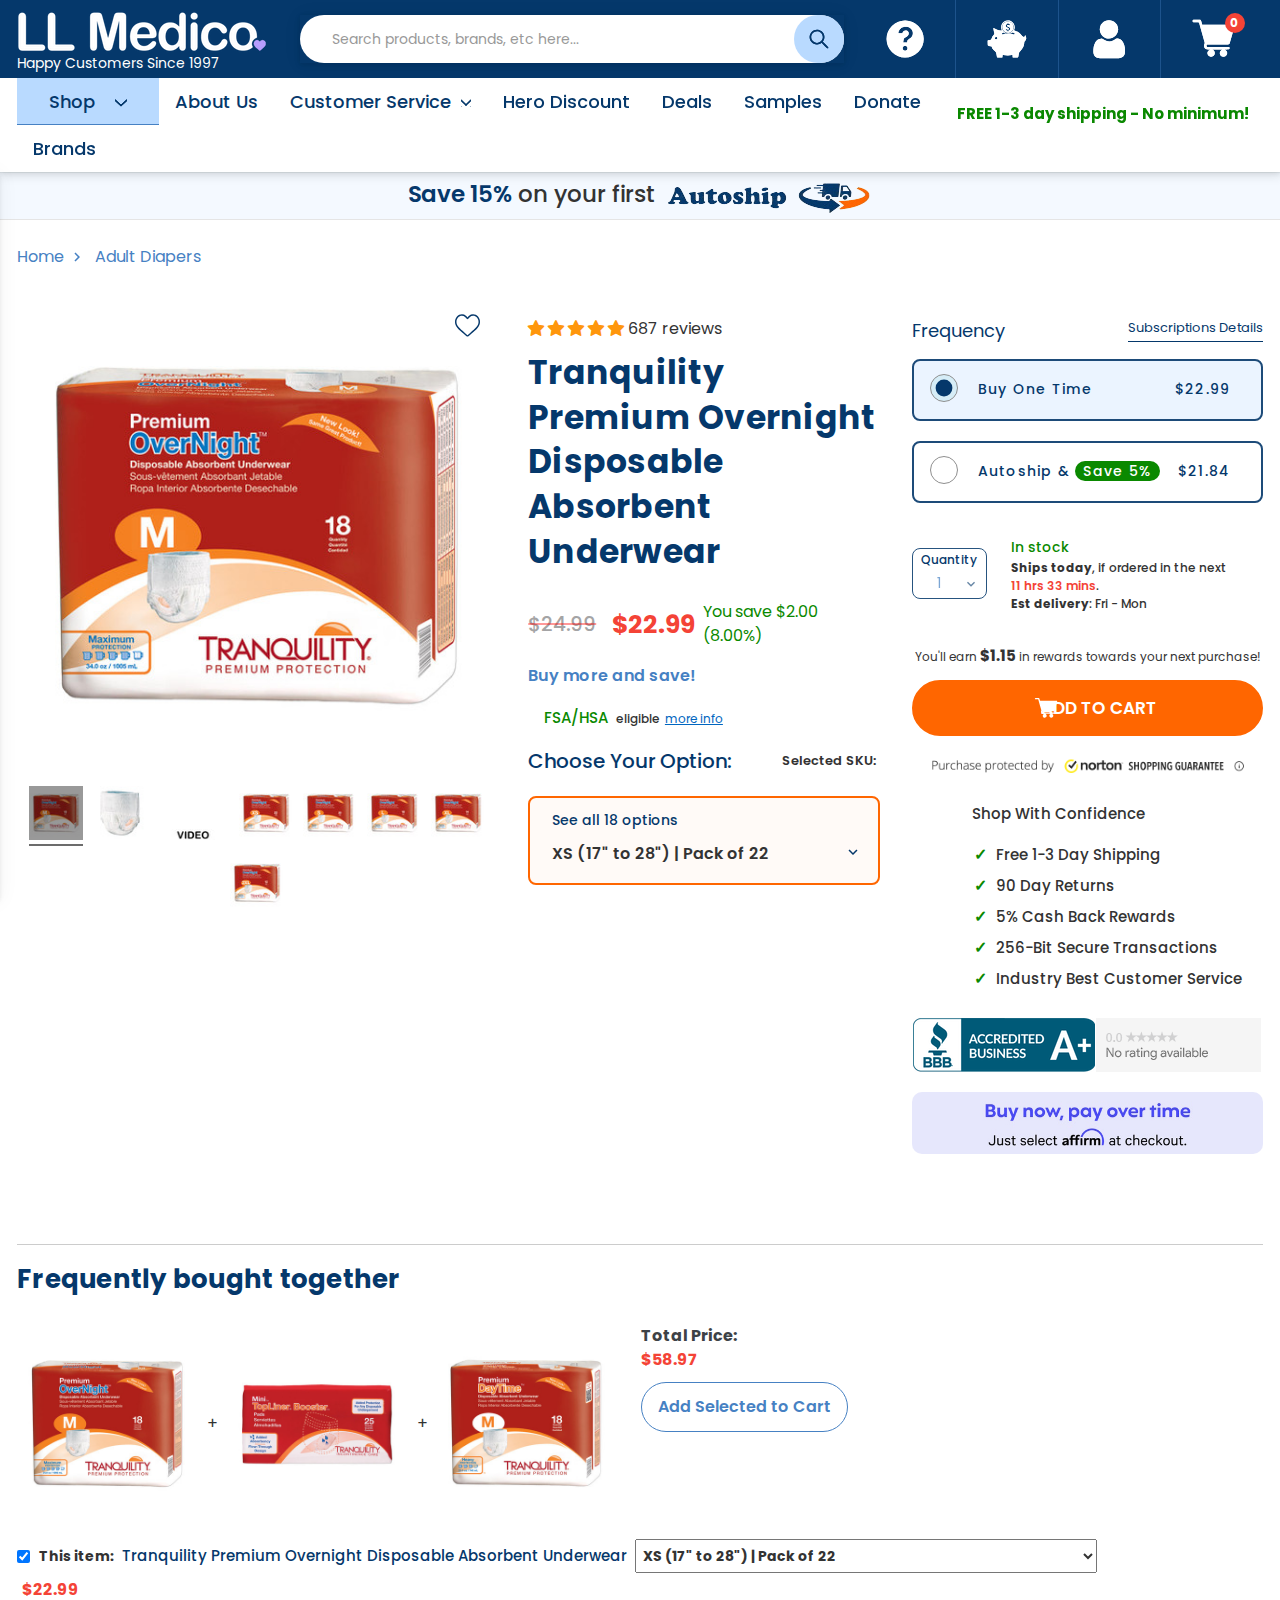
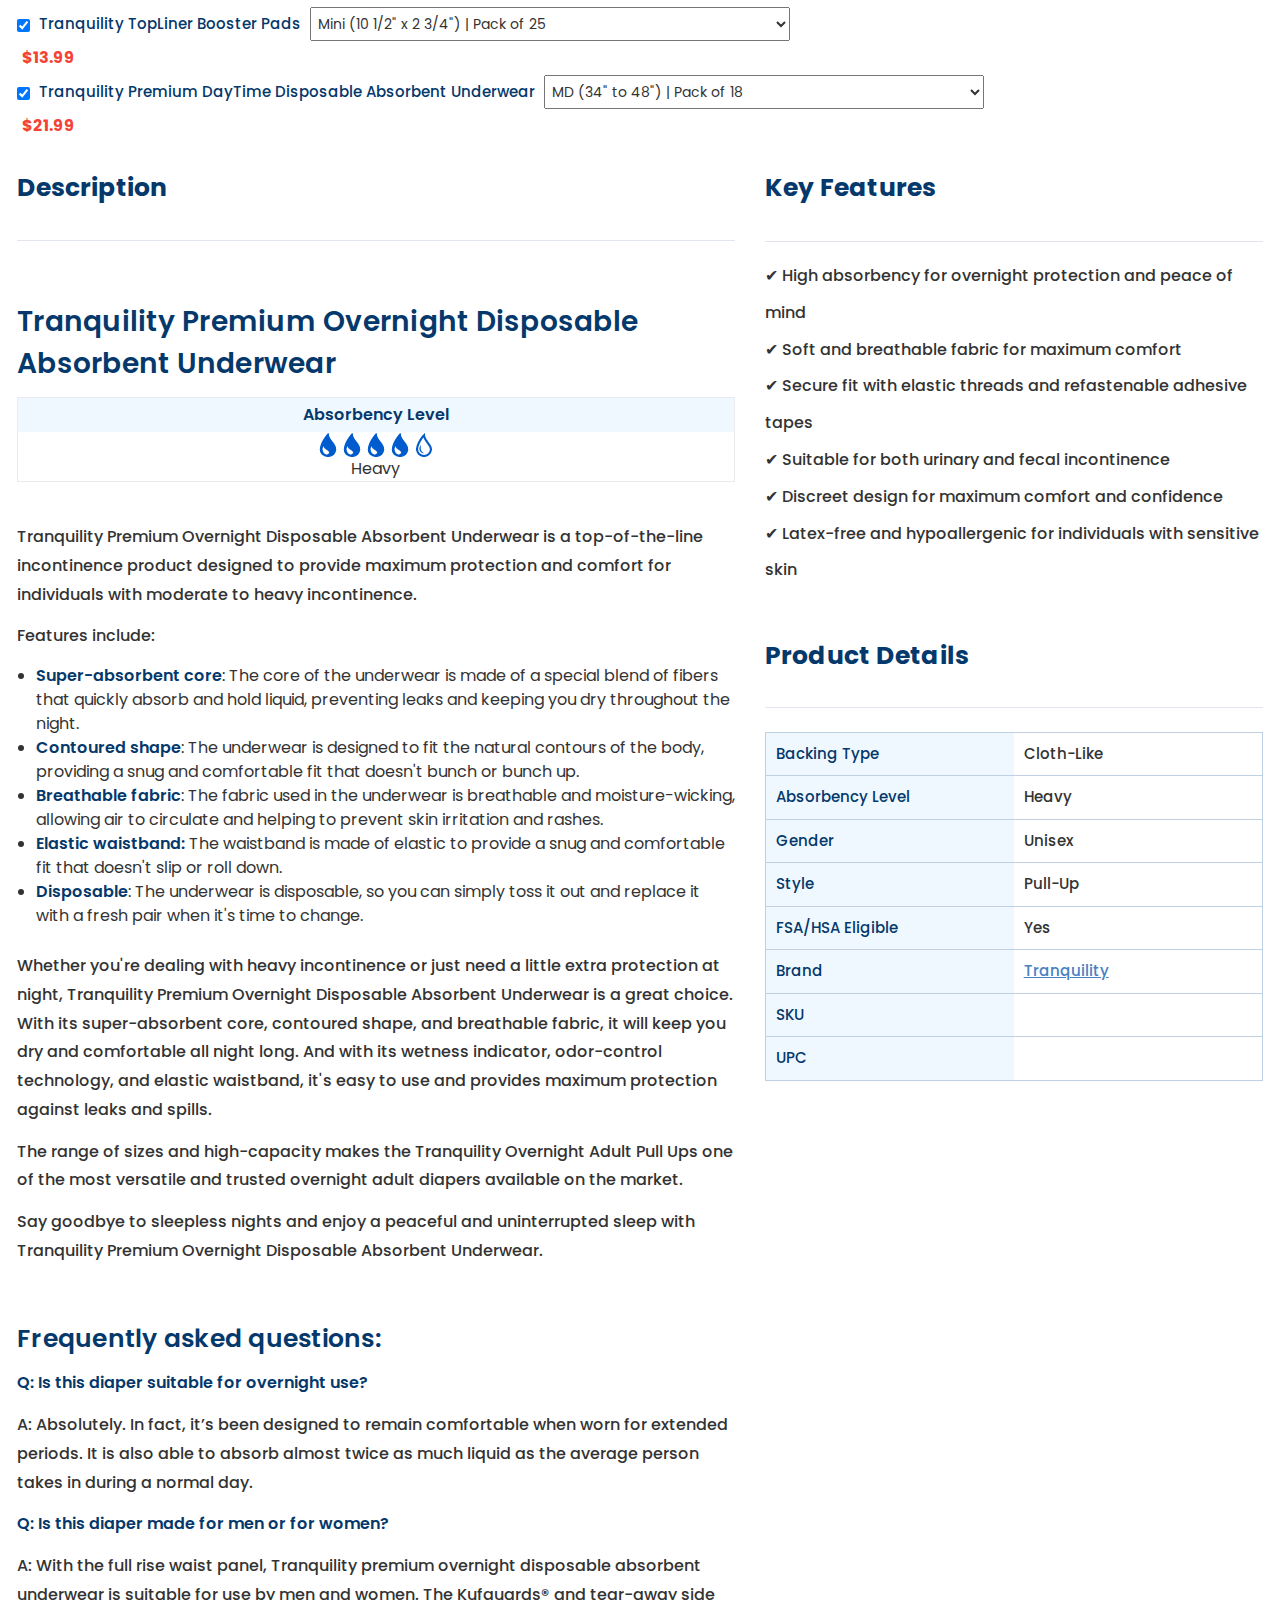
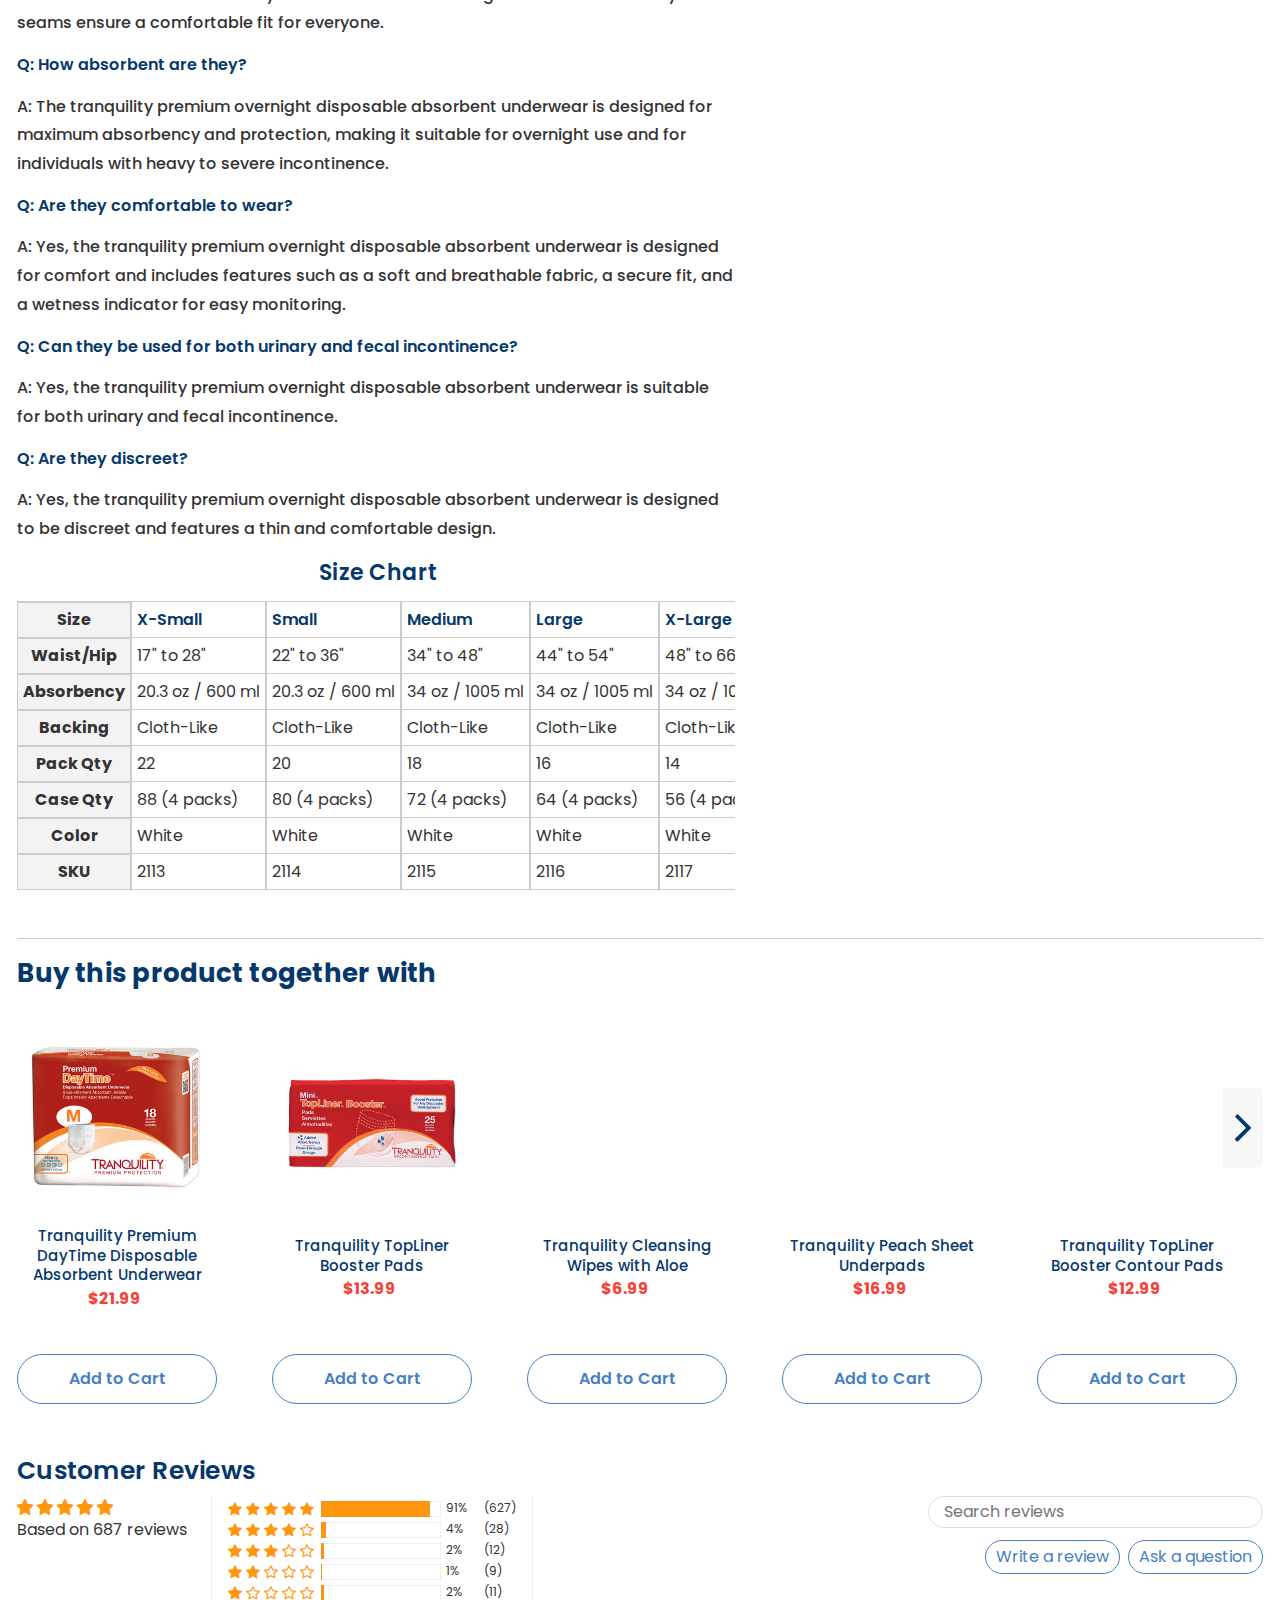
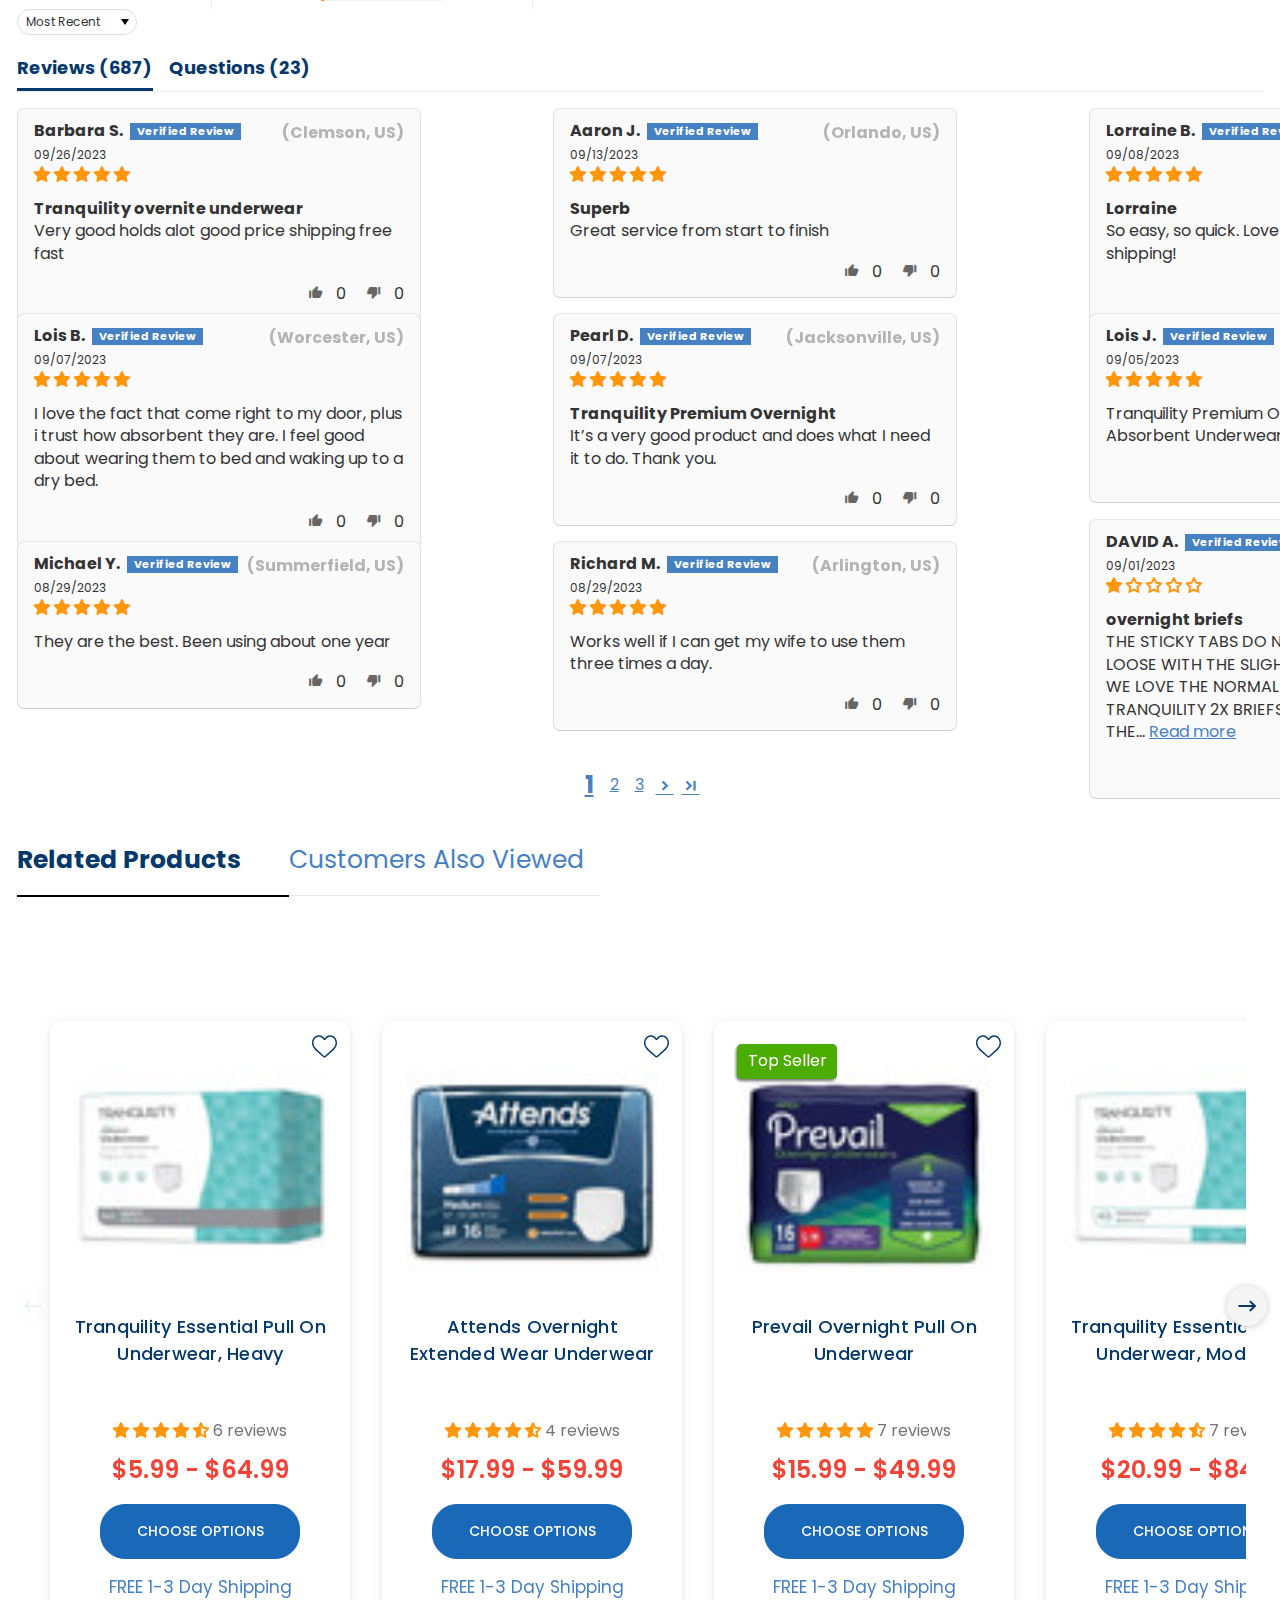
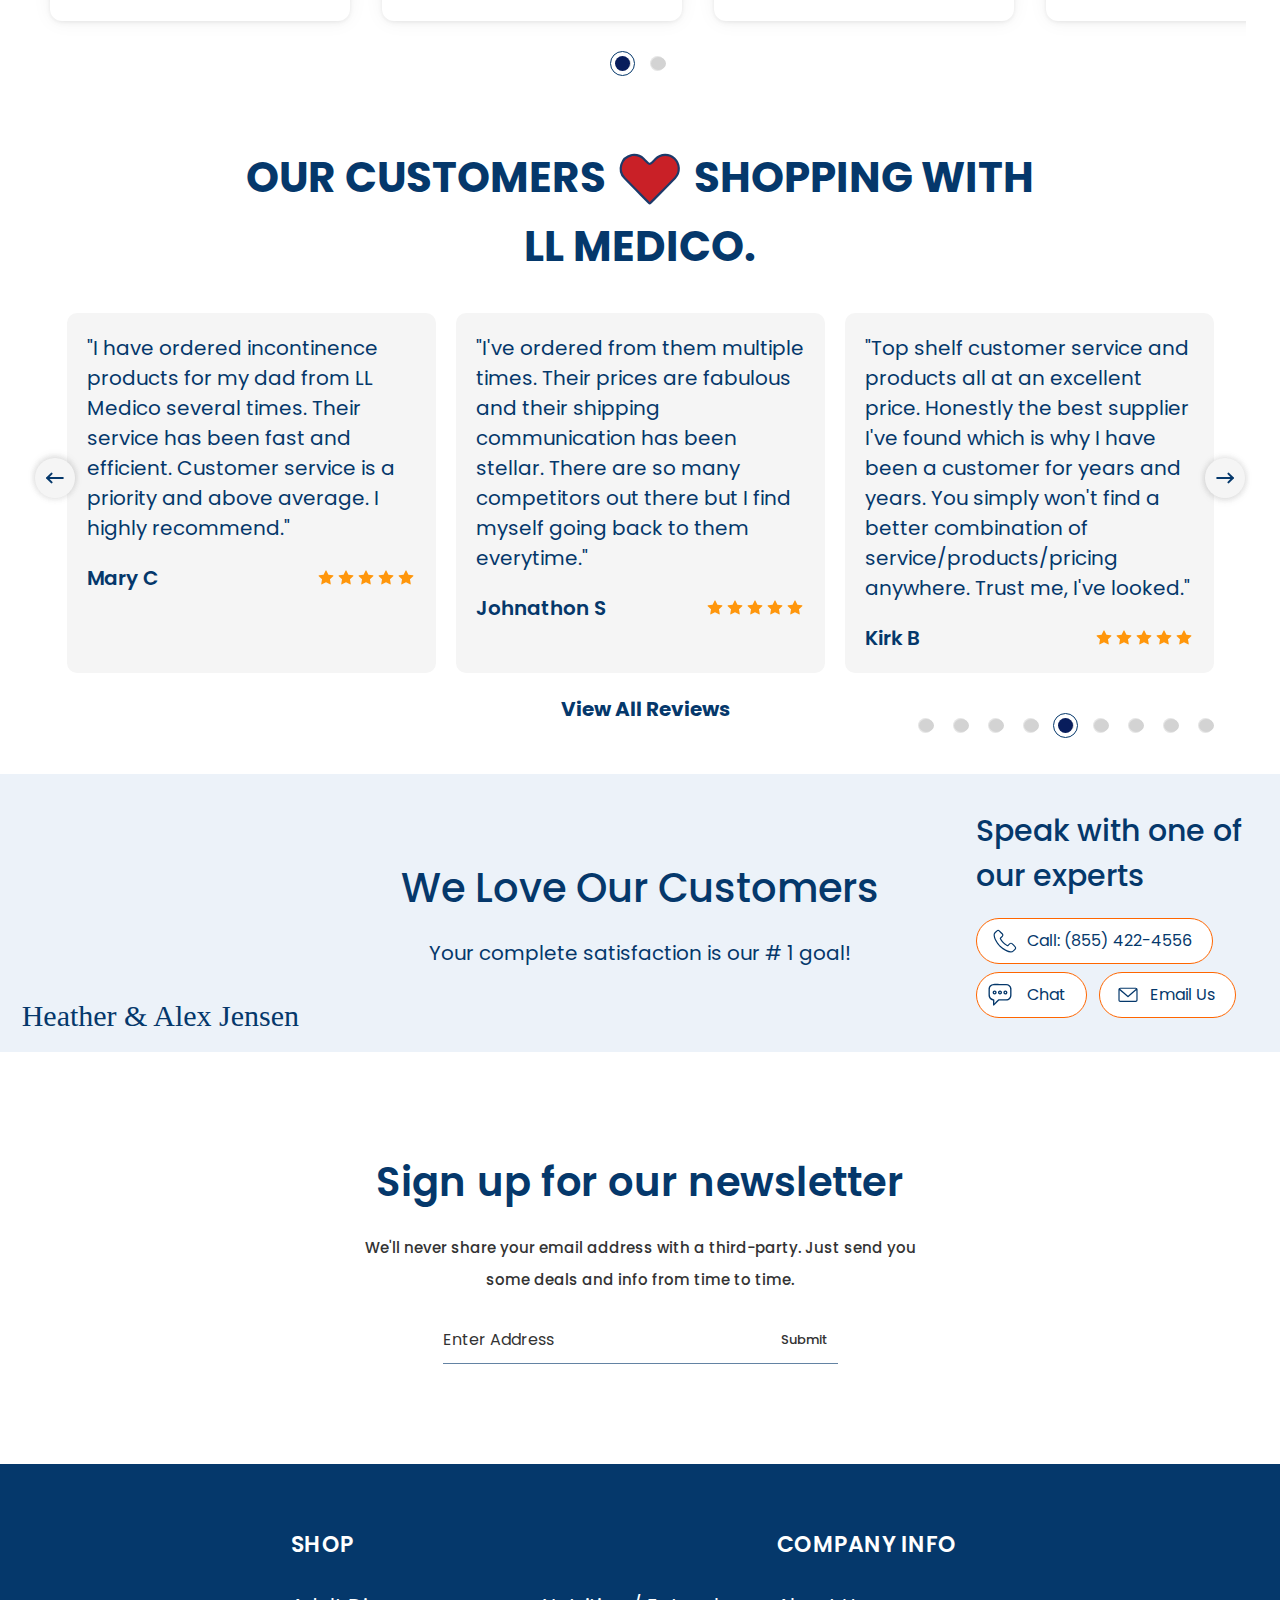
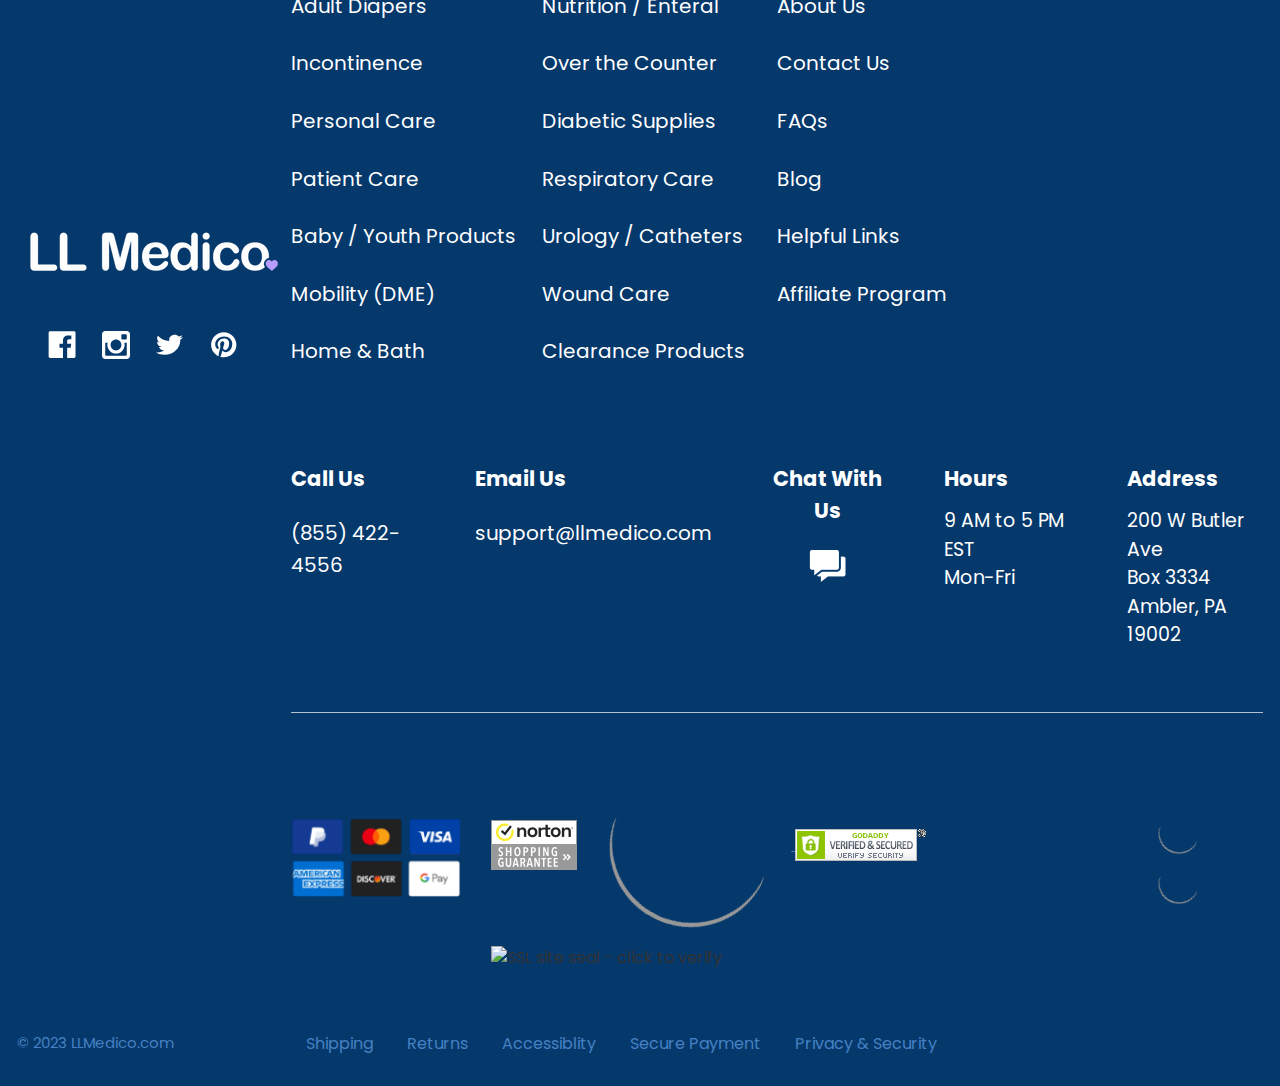
==== Buy Tranquility Premium Overnight Disposable Absorbent Underwear.html @ f2225dd7 "initial commit" ====
<!DOCTYPE html>
<html class="js linux-magic svg-magic ls-xl ls-gt-xs ls-gt-sm ls-gt-md ls-gt-lg" lang="en" data-magic-ua="firefox" data-magic-ua-ver="117"><head>
<meta http-equiv="content-type" content="text/html; charset=UTF-8"><style id="mz-runtime-css" type="text/css"></style><style data-owner="LimeSpot" data-type="break-points" data-preserve="true">
          ls-d-flex {
            display: flex !important;
          }
        
          ls-d-inline-flex {
            display: inline-flex !important;
          }
        
          ls-d-block {
            display: block !important;
          }
        
          ls-d-none {
            display: none !important;
          }
        
            @media (max-width: 599.9px) {
              .ls-d-xs-flex {
                display: flex !important;
              }
            
              .ls-d-xs-inline-flex {
                display: inline-flex !important;
              }
            
              .ls-d-xs-block {
                display: block !important;
              }
            
              .ls-d-xs-none {
                display: none !important;
              }
            }
          
            @media (min-width: 600px) and (max-width:959.9px) {
              .ls-d-sm-flex {
                display: flex !important;
              }
            
              .ls-d-sm-inline-flex {
                display: inline-flex !important;
              }
            
              .ls-d-sm-block {
                display: block !important;
              }
            
              .ls-d-sm-none {
                display: none !important;
              }
            }
          
            @media (min-width: 960px) and (max-width:1279.9px) {
              .ls-d-md-flex {
                display: flex !important;
              }
            
              .ls-d-md-inline-flex {
                display: inline-flex !important;
              }
            
              .ls-d-md-block {
                display: block !important;
              }
            
              .ls-d-md-none {
                display: none !important;
              }
            }
          
            @media (min-width: 1280px) and (max-width:1919.9px) {
              .ls-d-lg-flex {
                display: flex !important;
              }
            
              .ls-d-lg-inline-flex {
                display: inline-flex !important;
              }
            
              .ls-d-lg-block {
                display: block !important;
              }
            
              .ls-d-lg-none {
                display: none !important;
              }
            }
          
            @media (min-width: 1920px) {
              .ls-d-xl-flex {
                display: flex !important;
              }
            
              .ls-d-xl-inline-flex {
                display: inline-flex !important;
              }
            
              .ls-d-xl-block {
                display: block !important;
              }
            
              .ls-d-xl-none {
                display: none !important;
              }
            }
          
        :root {
          
            --ls-sm:600px;
          
            --ls-md:960px;
          
            --ls-lg:1280px;
          
            --ls-xl:1920px;
          
        }
      </style><style data-owner="LimeSpot" data-type="component" data-preserve="true">.ls-notification{width:300px;background-color:rgba(50,50,50,.95);color:rgba(255,255,255,.7);text-align:center;border-radius:4px;padding:16px;position:fixed;z-index:1000000;top:20px;right:20px;-webkit-animation:ls-notification-fade 5s forwards;animation:ls-notification-fade 5s forwards;box-shadow:0px 3px 5px -1px rgba(0,0,0,.2),0px 6px 10px 0px rgba(0,0,0,.14),0px 1px 18px 0px rgba(0,0,0,.12)}.ls-notification.ls-notification-link:hover{cursor:pointer;text-decoration:underline}@keyframes ls-notification-fade{0%{transform:translateY(-20px);opacity:0}10%{transform:none;opacity:1}90%{transform:none;opacity:1}100%{transform:translateY(-20px);opacity:0}}@-webkit-keyframes ls-notification-fade{0%{transform:translateY(-20px);opacity:0}10%{transform:none;opacity:1}90%{transform:none;opacity:1}100%{transform:translateY(-20px);opacity:0}}</style><style data-owner="LimeSpot" data-type="component" data-preserve="true">.ls-backdrop{position:absolute;pointer-events:auto;-webkit-tap-highlight-color:rgba(0,0,0,0);display:block !important;top:0;bottom:0;right:0;left:0}</style><style data-owner="LimeSpot" data-type="component" data-preserve="true">.ls-overlay-container .ls-overlay-container__backdrop:nth-child(n-1){background-color:var(--ls-backdrop-color)}.ls-overlay-container{position:fixed;pointer-events:none;top:0;left:0;height:100%;width:100%;z-index:9999999999}</style><style data-owner="LimeSpot" data-type="component" data-preserve="true">.ls-overlay__pane{position:absolute;pointer-events:auto;box-sizing:border-box;z-index:1000;display:flex;max-width:100%;max-height:100%}.ls-overlay--connected-position-bounding-box{position:absolute;z-index:1000;display:flex;flex-direction:column;min-width:1px;min-height:1px}.ls-overlay--global-wrapper{display:flex;position:absolute;z-index:1000;pointer-events:none;top:0;left:0;height:100%;width:100%}</style><style data-owner="LimeSpot" data-type="component" data-preserve="true">.ls-dialog{display:block;padding:2rem;box-sizing:border-box;overflow:hidden;outline:0;width:100%;min-height:inherit;max-height:inherit;box-shadow:0 11px 15px -7px rgba(0,0,0,.2),0 24px 38px 3px rgba(0,0,0,.1411764706),0 9px 46px 8px rgba(0,0,0,.1215686275);background:#fff;color:rgba(0,0,0,.8705882353);position:relative;height:auto}.ls-dialog__close-button{display:block !important;position:absolute;top:0;right:0;width:1em;height:1em;min-width:0;margin:0;padding:1em;border:none;box-shadow:none;background-color:rgba(0,0,0,0);background-image:url("data:image/svg+xml,%3Csvg xmlns=%27http://www.w3.org/2000/svg%27 stroke=%27%23989898%27 width=%2724%27 height=%2724%27 viewBox=%270 0 24 24%27 fill=%27none%27 stroke-width=%272%27 stroke-linecap=%27round%27 stroke-linejoin=%27round%27 class=%27feather feather-x%27%3E%3Cline x1=%2718%27 y1=%276%27 x2=%276%27 y2=%2718%27%3E%3C/line%3E%3Cline x1=%276%27 y1=%276%27 x2=%2718%27 y2=%2718%27%3E%3C/line%3E%3C/svg%3E%0A");background-repeat:no-repeat;background-size:1.5em 1.5em;background-position:center center;overflow:hidden;text-indent:-100px;opacity:.75;z-index:1;cursor:pointer}.ls-dialog__close-button:hover{opacity:1;transition:opacity 250ms}@media screen and (max-width: var(--ls-md)){.ls-dialog{padding:3rem 1rem}}</style><style data-owner="LimeSpot" data-type="component" data-preserve="true">.ls-spinner{width:100%;height:100%}.ls-spinner__backdrop{position:absolute;top:0;left:0;right:0;bottom:0;background:#fff;opacity:1;z-index:1;border-radius:4px;box-shadow:0 11px 15px -7px rgba(0,0,0,.2),0 24px 38px 3px rgba(0,0,0,.1411764706),0 9px 46px 8px rgba(0,0,0,.1215686275)}.ls-spinner__container{position:absolute;width:100%;height:100%;top:calc(50% + 3.5px);left:50%;transform:translate(-50%, -50%);z-index:2}.ls-spinner__container span{box-sizing:border-box;display:block;position:absolute;border:2px solid #616161;border-radius:50%;animation:ls-spinner 1.2s cubic-bezier(0.5, 0, 0.5, 1) infinite;border-color:#616161 rgba(0,0,0,0) rgba(0,0,0,0) rgba(0,0,0,0)}.ls-spinner__container span:nth-child(1){animation-delay:-0.45s}.ls-spinner__container span:nth-child(2){animation-delay:-0.3s}.ls-spinner__container span:nth-child(3){animation-delay:-0.15s}@keyframes ls-spinner{0%{transform:rotate(0deg)}100%{transform:rotate(360deg)}}</style><style data-owner="LimeSpot" data-type="component" data-preserve="true">.ls-progress-bar{position:absolute;width:100%;height:2px;overflow-x:hidden}.ls-progress-bar__line{position:absolute;opacity:.4;background:#eee;width:100%;height:100%;left:0}.ls-progress-bar__sub-line{position:absolute;background:#9e9e9e;height:100%}.ls-progress-bar__sub-line--increase{animation:increase 2s infinite}.ls-progress-bar__sub-line--decrease{animation:decrease 2s .5s infinite}@keyframes increase{from{left:-5%;width:5%}to{left:130%;width:100%}}@keyframes decrease{from{left:-80%;width:80%}to{left:110%;width:10%}}</style><style data-owner="LimeSpot" data-type="component" data-preserve="true">.ls-button{position:relative;border:1px solid #444;outline:none;border-radius:3px;background-color:#212121;color:#fff;box-sizing:border-box;padding:.1em .5em;margin:0;font-size:1em;font-weight:600;line-height:2em;display:inline-block;width:100%;background-image:none;cursor:pointer;text-decoration:none;text-align:center}.ls-button__progress-loading-container{width:60%;height:3px;position:absolute;left:50%;transform:translateX(-50%);display:block;top:80%}.ls-button--disabled{cursor:default;color:#717171;background-color:#e0e0e0;border:1px solid #d3d3d3}.ls-button--disabled .ls-progress-bar__line{background:#9e9e9e}.ls-button--disabled .ls-progress-bar__sub-line{background:#424242}</style><style data-owner="LimeSpot" data-type="component" data-preserve="true">.ls-loading-component{height:100px;width:100%}.ls-loading-component__progress-bar{top:50%;left:50%;transform:translate(-50%, -50%)}</style><style data-owner="LimeSpot" data-type="component" data-preserve="true">.ls-quick-view-dialog{font-size:16px}.ls-block-scroll{overflow-y:hidden !important}</style><style data-owner="LimeSpot" data-type="component" data-preserve="true">div.ls-select__options{flex-direction:column;max-height:256px;overflow:auto;display:flex;pointer-events:auto}.ls-v4 .ls-add-to-cart{border:var(--border);border-radius:var(--borderRadius);background:var(--background);color:var(--color);font-size:var(--fontSize);font-weight:var(--fontWeight)}.ls-v4 .ls-atc-font{font-family:var(--5d282768)}button.ls-select__option{width:100%;margin-bottom:1px !important;display:flex;border:1px solid rgba(0,0,0,0);animation-name:animateIn;animation-duration:100ms;animation-delay:calc(var(--animation-order)*20ms);animation-fill-mode:both;animation-timing-function:ease-in-out}span.ls-select__text{text-overflow:ellipsis;overflow:hidden;white-space:nowrap}@keyframes animateIn{0%{opacity:0;transform:scale(0.9) translateY(-5px)}100%{opacity:1}}.ls-select__spinner{height:80px}</style><style data-owner="LimeSpot" data-type="component" data-preserve="true">.ls-add-to-cart-wrap{font-size:1rem;width:80%;margin:auto;display:inline-block;position:relative}.ls-add-to-cart-wrap .ls-add-to-cart-v4{border:var(--ccbe87f4);border-radius:var(--78070f90);background:var(--67312008);color:var(--705d8449);font-size:var(--4dec5a4a);font-weight:var(--ea5b62fe)}.ls-add-to-cart-wrap .ls-atc-font{font-family:var(--6d99676d)}</style><style id="magiczoom-reset-css" type="text/css"></style><meta class="foundation-mq-small"><meta class="foundation-mq-small-only"><meta class="foundation-mq-medium"><meta class="foundation-mq-medium-only"><meta class="foundation-mq-large"><meta class="foundation-mq-large-only"><meta class="foundation-mq-xlarge"><meta class="foundation-mq-xlarge-only"><meta class="foundation-mq-xxlarge"><meta class="foundation-data-attribute-namespace"><script type="text/javascript" async="" src="Buy%20Tranquility%20Premium%20Overnight%20Disposable%20Absorbent%20Underwear_files/ec.js"></script><script type="text/javascript" async="" src="Buy%20Tranquility%20Premium%20Overnight%20Disposable%20Absorbent%20Underwear_files/linkid.js"></script><script type="text/javascript" async="" src="Buy%20Tranquility%20Premium%20Overnight%20Disposable%20Absorbent%20Underwear_files/Dynamic_002.es"></script><script type="text/javascript" async="" src="Buy%20Tranquility%20Premium%20Overnight%20Disposable%20Absorbent%20Underwear_files/Dynamic.es"></script><script type="text/javascript" async="" src="Buy%20Tranquility%20Premium%20Overnight%20Disposable%20Absorbent%20Underwear_files/Dynamic_003.es"></script><script type="text/javascript" async="" defer="defer" src="Buy%20Tranquility%20Premium%20Overnight%20Disposable%20Absorbent%20Underwear_files/reamaze-push.js"></script><script type="text/javascript" async="" src="Buy%20Tranquility%20Premium%20Overnight%20Disposable%20Absorbent%20Underwear_files/Static.es"></script><script type="text/javascript" async="" src="Buy%20Tranquility%20Premium%20Overnight%20Disposable%20Absorbent%20Underwear_files/AltSealInfo.js"></script><script type="text/javascript" async="" src="Buy%20Tranquility%20Premium%20Overnight%20Disposable%20Absorbent%20Underwear_files/ii.js"></script><script type="text/javascript" async="" src="Buy%20Tranquility%20Premium%20Overnight%20Disposable%20Absorbent%20Underwear_files/rollover.core.js"></script><script type="text/javascript" async="" src="Buy%20Tranquility%20Premium%20Overnight%20Disposable%20Absorbent%20Underwear_files/analytics.js"></script><script type="text/javascript" async="" src="Buy%20Tranquility%20Premium%20Overnight%20Disposable%20Absorbent%20Underwear_files/js"></script><script async="" src="Buy%20Tranquility%20Premium%20Overnight%20Disposable%20Absorbent%20Underwear_files/main.b4887131.js"></script><script src="Buy%20Tranquility%20Premium%20Overnight%20Disposable%20Absorbent%20Underwear_files/cb=gapi.es" async=""></script><script src="Buy%20Tranquility%20Premium%20Overnight%20Disposable%20Absorbent%20Underwear_files/cb=gapi_002.es" async=""></script><script type="text/javascript" async="" src="Buy%20Tranquility%20Premium%20Overnight%20Disposable%20Absorbent%20Underwear_files/widget.min.js"></script><script type="text/javascript" async="" src="Buy%20Tranquility%20Premium%20Overnight%20Disposable%20Absorbent%20Underwear_files/recaptcha__en.js" crossorigin="anonymous" integrity="sha384-lwJiw+OT2isqLl772nPjNV34ltQfNiSOLIjtbaIB6FcFv8R12U/NaJ6yYpei3RPl"></script><script>async function a(){};window.asyncFunctions=1</script><script>()=>{};window.arrowFunctions=1</script>
<!-- base href="https://www.llmedico.com/" -->
<title>Buy Tranquility Premium Overnight Disposable Absorbent Underwear</title>
<script type="text/javascript" defer="defer" src="Buy%20Tranquility%20Premium%20Overnight%20Disposable%20Absorbent%20Underwear_files/analytics-c7af4d4e323cc1137c45f692e81cae05fd2a3986.js"></script><script src="Buy%20Tranquility%20Premium%20Overnight%20Disposable%20Absorbent%20Underwear_files/1548298688776705.js" async=""></script><script async="" src="Buy%20Tranquility%20Premium%20Overnight%20Disposable%20Absorbent%20Underwear_files/fbevents.js"></script><script src="Buy%20Tranquility%20Premium%20Overnight%20Disposable%20Absorbent%20Underwear_files/PTQGcq1EQYwscCeDtvcDrt-ODdk.js"></script><link rel="stylesheet" href="Buy%20Tranquility%20Premium%20Overnight%20Disposable%20Absorbent%20Underwear_files/widget.min.css" type="text/css"><link rel="preconnect" href="https://api.edgeme.sh/"><script type="application/javascript">EDGEMESH = {<br>  host: 'https://api.edgeme.sh',<br>  swUrl: '/sw.js',<br>  scope: '/',<br>  topicDepth: 0,<br>  lite: false,<br>  disableGA: false,<br>  prefetch: false<br>}</script><script async="" type="application/javascript" data-cfasync="false" src="Buy%20Tranquility%20Premium%20Overnight%20Disposable%20Absorbent%20Underwear_files/client.js"></script><link href="https://cdn11.bigcommerce.com/s-hgv3lta2mh/product_images/fav.png?t=1618551600" rel="shortcut icon">
<meta name="viewport" content="width=device-width, initial-scale=1">
<meta name="theme-color" content="#fff">
<meta name="msapplication-navbutton-color" content="#fff">
<meta name="apple-mobile-web-app-capable" content="yes">
<meta name="apple-mobile-web-app-status-bar-style" content="#fff">
<meta property="product:price:amount" content="22.99"><meta property="product:price:currency" content="USD"><meta property="og:rating" content="5"><meta property="og:url" content="https://www.llmedico.com/tranquility-premium-overnight-disposable-absorbent-underwear/"><meta property="og:site_name" content="LLMedico.com"><meta name="description" content="Free 1-3 day shipping! These super absorbent adult pull up diapers provide maximum absorbency for overnight use. Features include breathability to keep skin dry and odor protection. Click to shop now."><link rel="canonical" href="Buy%20Tranquility%20Premium%20Overnight%20Disposable%20Absorbent%20Underwear_files/a_003.html"><meta name="platform" content="bigcommerce.stencil"><meta property="og:type" content="product">
<meta property="og:title" content="Tranquility Premium Overnight Disposable Absorbent Underwear">
<meta property="og:description" content="Free 1-3 day shipping! These super absorbent adult pull up diapers provide maximum absorbency for overnight use. Features include breathability to keep skin dry and odor protection. Click to shop now.">
<meta property="og:image" content="https://cdn11.bigcommerce.com/s-hgv3lta2mh/products/1697/images/11021/tranquility-premium-overnight-disposable-absorbent-underwear-tranquility-overnight__54084.1683218163.386.513.jpg?c=2">
<meta property="fb:admins" content="150471451792469">
<meta property="og:availability" content="instock">
<meta property="pinterest:richpins" content="enabled">
<link rel="preload" href="https://cdn11.bigcommerce.com/s-hgv3lta2mh/stencil/1b38b700-dc27-013b-9894-36cc2803d2a7/e/40b7a020-3ebd-013c-26dc-6e0390ea26ba/css/theme.css" as="style">
<link rel="dns-prefetch preconnect" href="https://cdn11.bigcommerce.com/s-hgv3lta2mh" crossorigin=""><link rel="dns-prefetch preconnect" href="https://fonts.googleapis.com/" crossorigin=""><link rel="dns-prefetch preconnect" href="https://fonts.gstatic.com/" crossorigin="">
<link rel="dns-prefetch preconnect" href="https://cdn11.bigcommerce.com/s-hgv3lta2mh" crossorigin=""><link rel="dns-prefetch preconnect" href="https://fonts.googleapis.com/" crossorigin=""><link rel="dns-prefetch preconnect" href="https://fonts.gstatic.com/" crossorigin=""><link rel="dns-prefetch preconnect" href="https://cdn.reamaze.com/" crossorigin=""><link rel="dns-prefetch preconnect" href="https://a.klaviyo.com/" crossorigin=""><link rel="dns-prefetch preconnect" href="https://rum-static.pingdom.net/" crossorigin=""><link rel="dns-prefetch preconnect" href="https://platform-api.sharethis.com/" crossorigin=""><link rel="dns-prefetch preconnect" href="https://ajax.googleapis.com/"><link rel="dns-prefetch preconnect" href="https://static.klaviyo.com/" crossorigin=""><link rel="dns-prefetch preconnect" href="https://checkout-sdk.bigcommerce.com/" crossorigin=""><link rel="dns-prefetch preconnect" href="https://www.google-analytics.com/" crossorigin=""><link rel="dns-prefetch preconnect" href="https://code.jquery.com/" crossorigin=""><link rel="dns-prefetch preconnect" href="https://connect.facebook.net/" crossorigin=""><link rel="dns-prefetch preconnect" href="https://www.youtube.com/" crossorigin=""><link rel="dns-prefetch preconnect" href="https://filter.freshclick.co.uk/" crossorigin=""><link rel="dns-prefetch preconnect" href="https://dropinblog.com/" crossorigin=""><link rel="dns-prefetch preconnect" href="https://microapps.bigcommerce.com/" crossorigin=""><link rel="dns-prefetch preconnect" href="https://cdn.minibc.com/" crossorigin=""><link rel="dns-prefetch preconnect" href="https://io.dropinblog.com/" crossorigin=""><link rel="dns-prefetch preconnect" href="https://searchserverapi.com/" crossorigin="">
<link rel="preload" href="https://cdn.minibc.com/bootstrap/5ceed601b7caa.js" as="script">
<link rel="preload" href="https://filter.freshclick.co.uk/assets/client/freshclick-filter.js?2210031010" as="script">
<link rel="preload" href="Buy%20Tranquility%20Premium%20Overnight%20Disposable%20Absorbent%20Underwear_files/magiczoomplus.stencil.js" as="script">
<link rel="preload" href="Buy%20Tranquility%20Premium%20Overnight%20Disposable%20Absorbent%20Underwear_files/klaviyo.js" as="script">
<link rel="preload" href="Buy%20Tranquility%20Premium%20Overnight%20Disposable%20Absorbent%20Underwear_files/onsite.js" as="script">
<link rel="preload" href="Buy%20Tranquility%20Premium%20Overnight%20Disposable%20Absorbent%20Underwear_files/83e00f4e-d002-4507-93e8-dc7274721d43.js" as="script">
<link rel="preload" href="Buy%20Tranquility%20Premium%20Overnight%20Disposable%20Absorbent%20Underwear_files/init.js" as="script">
<script>
            document.documentElement.className = document.documentElement.className.replace('no-js', 'js');
        </script>
<script>
    function browserSupportsAllFeatures() {
        return window.Promise
            && window.fetch
            && window.URL
            && window.URLSearchParams
            && window.WeakMap
            // object-fit support
            && ('objectFit' in document.documentElement.style);
    }

    function loadScript(src) {
        var js = document.createElement('script');
        js.src = src;
        js.onerror = function () {
            console.error('Failed to load polyfill script ' + src);
        };
        document.head.appendChild(js);
    }

    if (!browserSupportsAllFeatures()) {
        loadScript('https://cdn11.bigcommerce.com/s-hgv3lta2mh/stencil/1b38b700-dc27-013b-9894-36cc2803d2a7/e/40b7a020-3ebd-013c-26dc-6e0390ea26ba/dist/theme-bundle.polyfills.js');
    }
</script>
<script>window.consentManagerTranslations = `{"locale":"en","locales":{"consent_manager.data_collection_warning":"en","consent_manager.accept_all_cookies":"en","consent_manager.gdpr_settings":"en","consent_manager.data_collection_preferences":"en","consent_manager.manage_data_collection_preferences":"en","consent_manager.use_data_by_cookies":"en","consent_manager.data_categories_table":"en","consent_manager.allow":"en","consent_manager.accept":"en","consent_manager.deny":"en","consent_manager.dismiss":"en","consent_manager.reject_all":"en","consent_manager.category":"en","consent_manager.purpose":"en","consent_manager.functional_category":"en","consent_manager.functional_purpose":"en","consent_manager.analytics_category":"en","consent_manager.analytics_purpose":"en","consent_manager.targeting_category":"en","consent_manager.advertising_category":"en","consent_manager.advertising_purpose":"en","consent_manager.essential_category":"en","consent_manager.esential_purpose":"en","consent_manager.yes":"en","consent_manager.no":"en","consent_manager.not_available":"en","consent_manager.cancel":"en","consent_manager.save":"en","consent_manager.back_to_preferences":"en","consent_manager.close_without_changes":"en","consent_manager.unsaved_changes":"en","consent_manager.by_using":"en","consent_manager.agree_on_data_collection":"en","consent_manager.change_preferences":"en","consent_manager.cancel_dialog_title":"en","consent_manager.privacy_policy":"en","consent_manager.allow_category_tracking":"en","consent_manager.disallow_category_tracking":"en"},"translations":{"consent_manager.data_collection_warning":"We use cookies (and other similar technologies) to collect data to improve your shopping experience.","consent_manager.accept_all_cookies":"Accept All Cookies","consent_manager.gdpr_settings":"Settings","consent_manager.data_collection_preferences":"Website Data Collection Preferences","consent_manager.manage_data_collection_preferences":"Manage Website Data Collection Preferences","consent_manager.use_data_by_cookies":" uses data collected by cookies and JavaScript libraries to improve your shopping experience.","consent_manager.data_categories_table":"The table below outlines how we use this data by category. To opt out of a category of data collection, select 'No' and save your preferences.","consent_manager.allow":"Allow","consent_manager.accept":"Accept","consent_manager.deny":"Deny","consent_manager.dismiss":"Dismiss","consent_manager.reject_all":"Reject all","consent_manager.category":"Category","consent_manager.purpose":"Purpose","consent_manager.functional_category":"Functional","consent_manager.functional_purpose":"Enables enhanced functionality, such as videos and live chat. If you do not allow these, then some or all of these functions may not work properly.","consent_manager.analytics_category":"Analytics","consent_manager.analytics_purpose":"Provide statistical information on site usage, e.g., web analytics so we can improve this website over time.","consent_manager.targeting_category":"Targeting","consent_manager.advertising_category":"Advertising","consent_manager.advertising_purpose":"Used to create profiles or personalize content to enhance your shopping experience.","consent_manager.essential_category":"Essential","consent_manager.esential_purpose":"Essential for the site and any requested services to work, but do not perform any additional or secondary function.","consent_manager.yes":"Yes","consent_manager.no":"No","consent_manager.not_available":"N/A","consent_manager.cancel":"Cancel","consent_manager.save":"Save","consent_manager.back_to_preferences":"Back to Preferences","consent_manager.close_without_changes":"You have unsaved changes to your data collection preferences. Are you sure you want to close without saving?","consent_manager.unsaved_changes":"You have unsaved changes","consent_manager.by_using":"By using our website, you're agreeing to our","consent_manager.agree_on_data_collection":"By using our website, you're agreeing to the collection of data as described in our ","consent_manager.change_preferences":"You can change your preferences at any time","consent_manager.cancel_dialog_title":"Are you sure you want to cancel?","consent_manager.privacy_policy":"Privacy Policy","consent_manager.allow_category_tracking":"Allow [CATEGORY_NAME] tracking","consent_manager.disallow_category_tracking":"Disallow [CATEGORY_NAME] tracking"}}`;</script>
<script>
            window.lazySizesConfig = window.lazySizesConfig || {};
            window.lazySizesConfig.loadMode = 1;
        </script>
<script async="" src="Buy%20Tranquility%20Premium%20Overnight%20Disposable%20Absorbent%20Underwear_files/theme-bundle.head_async.js"></script>
<link href="Buy%20Tranquility%20Premium%20Overnight%20Disposable%20Absorbent%20Underwear_files/css.css" rel="stylesheet">
<script src="Buy%20Tranquility%20Premium%20Overnight%20Disposable%20Absorbent%20Underwear_files/jquery.min.js"></script>
<link rel="preload" href="Buy%20Tranquility%20Premium%20Overnight%20Disposable%20Absorbent%20Underwear_files/theme-bundle.font.js" as="script">
<script async="" src="Buy%20Tranquility%20Premium%20Overnight%20Disposable%20Absorbent%20Underwear_files/theme-bundle.font.js"></script>
<link data-stencil-stylesheet="" href="Buy%20Tranquility%20Premium%20Overnight%20Disposable%20Absorbent%20Underwear_files/theme-71562df0-dc27-013b-3613-66df0cea43d4.css" rel="stylesheet">

<script>
!function(f,b,e,v,n,t,s){if(f.fbq)return;n=f.fbq=function(){n.callMethod?n.callMethod.apply(n,arguments):n.queue.push(arguments)};if(!f._fbq)f._fbq=n;n.push=n;n.loaded=!0;n.version='2.0';n.queue=[];t=b.createElement(e);t.async=!0;t.src=v;s=b.getElementsByTagName(e)[0];s.parentNode.insertBefore(t,s)}(window,document,'script','https://connect.facebook.net/en_US/fbevents.js');

fbq('set', 'autoConfig', 'false', '1548298688776705');
fbq('dataProcessingOptions', ['LDU'], 0, 0);
fbq('init', '1548298688776705');
fbq('set', 'agent', 'plbigcommerce1.2', '1548298688776705');

function trackEvents() {
    var pathName = window.location.pathname;

    fbq('track', 'PageView', {}, {"eventID":"store-6-prd-us-central1-159765149954"});

    // Search events start -- only fire if the shopper lands on the /search.php page
    if (pathName.indexOf('/search.php') === 0 && getUrlParameter('search_query')) {
        fbq('track', 'Search', {
            content_type: 'product_group',
            content_ids: [],
            search_string: getUrlParameter('search_query')
        });
    }
    // Search events end

    // Wishlist events start -- only fire if the shopper attempts to add an item to their wishlist
    if (pathName.indexOf('/wishlist.php') === 0 && getUrlParameter('added_product_id')) {
        fbq('track', 'AddToWishlist', {
            content_type: 'product_group',
            content_ids: []
        });
    }
    // Wishlist events end

    // Lead events start -- only fire if the shopper subscribes to newsletter
    if (pathName.indexOf('/subscribe.php') === 0 && getUrlParameter('result') === 'success') {
        fbq('track', 'Lead', {});
    }
    // Lead events end

    // Registration events start -- only fire if the shopper registers an account
    if (pathName.indexOf('/login.php') === 0 && getUrlParameter('action') === 'account_created') {
        fbq('track', 'CompleteRegistration', {}, "");
    }
    // Registration events end

    // Checkout events start -- only fire if the shopper lands on a /checkout* page
    if (pathName === '/checkout.php' || /^\/(embedded-)?checkout$/.test(pathName)) {
        

        if (getUrlParameter('action') === 'process_payment') {
            fbq('track', 'AddPaymentInfo');
        } else {
            fbq('track', 'InitiateCheckout');
        }
    }
    // Checkout events end

    function getUrlParameter(name) {
        var cleanName = name.replace(/[\[]/, '\[').replace(/[\]]/, '\]');
        var regex = new RegExp('[\?&]' + cleanName + '=([^&#]*)');
        var results = regex.exec(window.location.search);
        return results === null ? '' : decodeURIComponent(results[1].replace(/\+/g, ' '));
    }
}

if (window.addEventListener) {
    window.addEventListener("load", trackEvents, false)
}
</script>
<noscript><img height="1" width="1" style="display:none" alt="null" src="https://www.facebook.com/tr?id=1548298688776705&ev=PageView&noscript=1&a=plbigcommerce1.2&eid=store-6-prd-us-central1-159765149954"/></noscript>


<script>
    !function(){var analytics=window.analytics||[];if(!analytics.initialize)if(analytics.invoked)window.console&&console.error&&console.error("Segment snippet included twice.");else{analytics.invoked=!0;analytics.methods=["trackSubmit","trackClick","trackLink","trackForm","pageview","identify","reset","group","track","ready","alias","debug","page","once","off","on"];analytics.factory=function(t){return function(){var e=Array.prototype.slice.call(arguments);e.unshift(t);analytics.push(e);return analytics}};for(var t=0;t<analytics.methods.length;t++){var e=analytics.methods[t];analytics[e]=analytics.factory(e)}analytics.loadPlatform=function(t,e,a,o){window[o||"analytics"]=analytics;window._analytics_js_global_name=o;analytics.platformSettings=e;analytics.platformPlan=a;var r=document.createElement("script");r.type="text/javascript";r.defer=!0;r.src="https://cdn11.bigcommerce.com/shared/js/storefront/analytics-c7af4d4e323cc1137c45f692e81cae05fd2a3986.js";var i=document.getElementsByTagName("script")[0];i.parentNode.insertBefore(r,i)};analytics.SNIPPET_VERSION="4.0.0_platform";
        analytics.loadPlatform("", { "Google Analytics": {"enhancedLinkAttribution":true,"enhancedEcommerce":true,"includeSearch":true,"sendUserId":true,"trackingId":"UA-13200380-1","dimensions":[],"metrics":[]} }, {}, "analytics");
        analytics.identify();
        analytics.page();
        
        analytics.ready(function () {
            ga('require', 'ec');
            ga('require', 'linker');
            ga('linker:autoLink', ["www.llmedico.com"]);
        });
    }}();
</script>


<meta name="google-site-verification" content="E_eimt11fc8XB47yaxSIPdnIFBh0Cgyrrcd-SjihwJA">
<meta name="google-site-verification" content="PfW-rd3NHtJ26Ma0EKqAH35MIa8Yu4GHW8rJNvBcQ4s">
<meta name="google-site-verification" content="hVQmd92LaE2YtrxxqyMjeOTlKqA7uiWcZ55wPY4vHNY">

<script type="text/javascript" src="Buy%20Tranquility%20Premium%20Overnight%20Disposable%20Absorbent%20Underwear_files/loader.js" defer="defer"></script>
<script type="text/javascript">
(function () {
    var xmlHttp = new XMLHttpRequest();

    xmlHttp.open('POST', 'https://bes.gcp.data.bigcommerce.com/nobot');
    xmlHttp.setRequestHeader('Content-Type', 'application/json');
    xmlHttp.send('{"store_id":"1000214666","timezone_offset":"-4","timestamp":"2023-10-05T07:27:47.09376300Z","visit_id":"f283d9a3-1fcc-428d-a4e0-f365c4b8730a","channel_id":1}');
})();
</script>
<script src="Buy%20Tranquility%20Premium%20Overnight%20Disposable%20Absorbent%20Underwear_files/api.js" async="" defer="defer"></script>
<script type="text/javascript">
fbq('track', 'ViewContent', {"content_ids":["1697"],"content_type":"product_group","value":22.99,"currency":"USD"}, {"eventID":"store-6-prd-us-central1-159765149954"});
</script>
<script type="text/javascript">
var BCData = {"csrf_token":"28c3c6a628ec1f4c8f23949ba8d4f201fd0249964080eebd385559030fb35af5","product_attributes":{"sku":"2113-Pack","upc":"070319021133","mpn":"","gtin":"","weight":null,"base":false,"image":null,"out_of_stock_behavior":"label_option","out_of_stock_message":"This option is out of stock.","available_modifier_values":[12611,12573,12574,12575,12576,12577,12578,12579,12580],"available_variant_values":[6672,6674,6676,6678,13599,13603,13600,6683,6685,13601,13602,13604,13606,13607,13608,13609,13605],"in_stock_attributes":[6672,6674,6676,6678,13599,13603,13600,6683,6685,13601,13602,13604,13606,13607,13608,13609,13605,12611,12573,12574,12575,12576,12577,12578,12579,12580],"selected_attributes":{"1618":6672,"3753":12611},"stock":880,"instock":true,"stock_message":null,"purchasable":true,"purchasing_message":null,"price":{"without_tax":{"formatted":"$22.99","value":22.99,"currency":"USD"},"tax_label":"Tax","rrp_without_tax":{"formatted":"$24.99","value":24.99,"currency":"USD"},"saved":{"formatted":"$2.00","value":2,"currency":"USD"}}}};
</script>
<script src="Buy%20Tranquility%20Premium%20Overnight%20Disposable%20Absorbent%20Underwear_files/storefront.min.js" async=""></script><script src="Buy%20Tranquility%20Premium%20Overnight%20Disposable%20Absorbent%20Underwear_files/init.js" async=""></script><script src="Buy%20Tranquility%20Premium%20Overnight%20Disposable%20Absorbent%20Underwear_files/widget_preloader.js" defer="defer"></script><script src="Buy%20Tranquility%20Premium%20Overnight%20Disposable%20Absorbent%20Underwear_files/product-labels-22017.js"></script><link rel="stylesheet" type="text/css" href="Buy%20Tranquility%20Premium%20Overnight%20Disposable%20Absorbent%20Underwear_files/ribbon-css.css"><script data-cfasync="false" data-cookieconsent="ignore" crossorigin="anonymous" async="" src="Buy%20Tranquility%20Premium%20Overnight%20Disposable%20Absorbent%20Underwear_files/js_002" id="wsa-tag-manager-javascript-gtag1"></script>
<script data-cfasync="false" data-cookieconsent="ignore" id="wsa-tag-manager-javascript-h-test">!function(w,d){w.TagRocket=w.TagRocket||{};var T=w.TagRocket;function a(s){var e=d.createElement('script'),h=d.getElementsByTagName('head')[0];e.appendChild(d.createTextNode(s));h.insertBefore(e,h.firstChild)}a('()=>{};window.arrowFunctions=1');a('async function a(){};window.asyncFunctions=1');T.th=function(){if(!T.tm)T.a('Script Failure Main','h'+T.l,1,{});if(!T.ts)T.a('Script Failure Second','h'+T.l,1,{});if(!T.tm&&!d.getElementById('wsa-tag-manager-javascript-main'))T.a('Script Missing Main','h'+T.l,1,{});if(!T.ts&&!d.getElementById('wsa-tag-manager-javascript-second'))T.a('Script Missing Second','h'+T.l,1,{})};if(w.addEventListener)w.addEventListener('DOMContentLoaded',T.th);else w.attachEvent('onDOMContentLoaded',T.th)}(window,document)</script>
<script data-cfasync="false" data-cookieconsent="ignore" id="wsa-tag-manager-javascript-second">
/*
    Web Site Advantage: Tag Rocket App Head [1.84.36942]
    https://bigcommerce.websiteadvantage.com.au/tag-rocket/
    Copyright (C) 2020 - 2023 Web Site Advantage
*/
!function(w,d){w.TagRocket=w.TagRocket||{};var T=w.TagRocket;w.dataLayer=w.dataLayer||[];function dummy(){function gtag(){}}T.gq=[];w.gtag=function(){T.gq.push(arguments)};w.gtag.fake=!0;T.l='';T.tags='bcee|gads|ga4|bing|pinterest|facebook';var eet=new Date,eei=0,eer=0,eea='G-7XTJM93TLW';T.a=function(s,e,c,o){try{if(!eei){eei=1;w.dataLayer=w.dataLayer||[];if(!w.gtag||w.gtag.fake){w.gtag=function(){w.dataLayer.push(arguments)}}w.gtag('config',eea,{groups:'TagRocketErrorTracking',send_page_view:false})}if(!eer){eer=1;T.ct=c;console.error('Tag Rocket: '+s+': '+e,o||'');T.ct=1;gtag('event','app_error',{send_to:eea,scope:s,description:s+' 3.34.0 '+e,message:e,app_version:'3.34.0',automatic:1,tag_rocket_version:'1.84',pagedatetime:eet.toISOString(),datetime:new Date().toISOString(),ua:navigator.userAgent,tags:T.tags,timesinceload:new Date-eet,environment:'Production'});eer=0}}catch(x){try{gtag('event','app_error',{send_to:eea,scope:'AppErrorError',description:'3.34.0 '+x,message:''+x,app_version:'3.34.0',tag_rocket_version:'1.84',pagedatetime:eet.toISOString(),datetime:new Date().toISOString(),ua:navigator.userAgent,tags:T.tags,timesinceload:new Date-eet,environment:'Production'});}catch(y){}}};T.eq=T.eq||[];if(!T.ef){if(typeof w.onerror=='object'){if(w.addEventListener){w.addEventListener('error',function(){T.ef.apply(T,arguments)},{passive:!0,capture:!0});}else if(w.attachEvent){w.attachEvent('onerror',function(){T.ef.apply(T,arguments)});}}}T.ef=function(){T.eq.push(arguments);};if(!T.cf){T.cq=T.cq||[];T.cf=function(){T.cq.push(arguments)};T.ce=console.error;console.error=function(){T.ce.apply(console,arguments);T.cf.apply(T,arguments)}};T.bn='';T.app={a:'3.34.0',v:'1.84.36942',d:'2023/09/03 14:38'};T.F='USD';T.ai='USD';T.cc="Buy Tranquility Premium Overnight Disposable Absorbent Underwear";T.cd="eyJ0eXAiOiJKV1QiLCJhbGciOiJFUzI1NiJ9.[base64].dQ0D6KCs2xNnXhXclz4furkKWPXZkbI9bstZEp3Qn5PUDZauM0LlnUjE7QgCWQi0_VE-FxYpCVdUm_bxgxHrLw";T.cS=function(a){var b=T.bv(a,'data-entity-id');return b&&!isNaN(parseInt(b,10))};T.L=function(a){return typeof a!=='undefined'&&a!==null&&a!==''&&!isNaN(a)};T.cY=function(a,b,c){var e=String.fromCodePoint,f=[].slice.call(a).map(function(g){if(c||typeof(g)==='function')return g;try{return T.bQ(T.aS(g))}catch(h){if(Array.isArray(g)){return [].concat(g)}else return g}});if(T.at(f)&&e){f[0]=e(b)+' %cTag Rocket: %c'+f[0];f.splice(1,0,'color:none;');f.splice(1,0,'color:#28a300;')}return f};T.bb=function(){console.warn.apply(console,T.cY(arguments,0x1F6A8,1))};T.ag=function(a,b){return a.sort(function(c,e){return e.price*e.quantity-c.price*c.quantity}).slice(0,b);};T.m=function(a,b){var c,e,f=T.at(a);if(a&&f)for(c=0;c<f;c++){e=b(a[c],c);if(typeof e!=='undefined')return e}};T.k=function(a,b){if(a&&T.at(a))for(var c=0;c<T.at(a);c++){if(a[c]===b)return true}};T.bV=function(a,b){if(!b||!a)return a;var c=b.split('.'),e=a[c.shift()];return T.bV(e,c.join('.'))};T.j=function(a,b,c,e){try{c&&b.apply(this,e)}catch(f){T.a(a,''+f,1,f)}};T.bw=function(a,b,c,e){var f=function(){T.j.call(this,'SB24',c,1,arguments)};e=e||!1;a.addEventListener&&a.addEventListener(b,f,{passive:!0,capture:e})||a.attachEvent&&a.attachEvent('on'+b,f)};T.T=function(a,b){T.bw(w,a,function(a){if(!b.done){b.done=1;b(a)}})};T.aS=function(a,b){return JSON.stringify(a,b)};T.bQ=function(a){return a&&JSON.parse(a)};T.at=function(a){return a.length};T.bG=function(a){try{if(!localStorage||T.cX)return !1;return localStorage.removeItem(a)}catch(b){T.a('SB63','Incognito Safari has blocked localStorage. This stops us tracking things like add to cart events',1,b);T.cX=!0}};T.bx=function(a){try{if(!localStorage||T.cX)return !1;return localStorage.getItem(a)}catch(b){T.a('SB61','Incognito Safari has blocked localStorage. This stops us tracking things like add to cart events',1,b);T.cX=!0}};T.by=function(a,b){try{if(!localStorage||T.cX)return !1;localStorage.setItem(a,b)}catch(c){T.a('SB60','Incognito Safari has blocked localStorage. This stops us tracking things like add to cart events',1,c);T.cX=!0}};T.cj=function(a){var b=d.cookie.match(new RegExp('(^| )'+a+'=([^;]+)'));return b&&unescape(b[2])||''};T.P=function(){var a=navigator;return a.connection||a.mozConnection||a.webkitConnection;};T.Q=function(a,b){b=b||255;if(!a)return '(missing)';a=(''+a).trim().replace(/ *(\r\n|\n|\r) */gm,' ');if(T.at(a)<=b)return a;return a.substring(0,b-3)+'...'};T.bu=function(a,b){return a.hasAttribute(b)};T.bv=function(a,b){if(a.getAttribute)return T.Q(a.getAttribute(b))};T.bt=function(a,b){var c='data-tagrocket-'+b;if(T.bu(a,c))return 0;a.setAttribute(c,'1');return 1};T.bz=function(a,b,c,e){var f=setInterval(function(){T.j(a,function(){try{c()}catch(g){if(b)clearInterval(f);throw g}},1)},e);return f};T.bX=function(a,b,c){if(a)clearTimeout(a);return setTimeout(b,c)};T.aR=function(a,b){return setTimeout(a,b)};T.bk=function(a){return a.trim().toLowerCase().replace(/([^a-z0-9 _])/g,'').replace(/ +/g,'_')};T.cW=function(a){d.getElementsByTagName('head')[0].appendChild(a)};T.cV=function(a,b,c){var e=d.createElement(a),f;if(b)if(b.id&&d.getElementById(b.id))return;for(var g in b){e.setAttribute(g,b[g])}e.onload=e.onreadystatechange=function(){f=e.readyState;if(!f||f=='loaded'||f=='complete'){if(c)c();c=null}};T.cW(e);return e};T.aF=function(a,b,c){b=b||{};b.src=a;b.async=!0;T.cV('script',b,c);};T.cN=function(a){if(T.bu(a,'data-list-name'))return T.bv(a,'data-list-name');if(a.parentElement)return T.cN(a.parentElement)};T.R=function(){var a=d.querySelector('head meta[name="description"]');if(a)return T.bv(a,'content');};T.ck=function(a){var b=w.location.search.match(new RegExp('[?&]'+a+'=([^&]*)'));return decodeURIComponent(b&&b[1]||'')};T.cR=function(a){if(w.MutationObserver)T.T('DOMContentLoaded',function(){if(!d.body)throw 'no body';new MutationObserver(a).observe(d.body,{childList:!0,subtree:!0})})};T.cD='NewPromotionsAdded';T.cT=[];T.cU=0;T.ca=function(){T.cR(function(a){a.forEach(function(b){T.m(b.addedNodes,function(c){if(T.bv(c,'data-event-type')=='promotion'&&T.bt(c,'found')){T.cT.push(c)}if(c.querySelectorAll)T.m(c.querySelectorAll("[data-event-type='promotion']"),function(e){if(T.bt(e,'found')){T.cT.push(e)}})})});if(T.at(T.cT)&&!T.cU){T.cU=T.aR(function(){T.cU=0;T.bl(T.cD,{elements:T.cT});T.cT=[];},100)}});};T.cB='NewProductsAdded';T.cP=[];T.cQ=0;T.bZ=function(){T.cR(function(a){a.forEach(function(b){T.m(b.addedNodes,function(c){if(T.bv(c,'data-event-type')=='list'&&T.cS(c)&&T.bt(c,'found')){T.cP.push(c)}if(c.querySelectorAll)T.m(c.querySelectorAll("[data-event-type='list']"),function(e){if(T.cS(e)&&T.bt(e,'found')){T.cP.push(e)}})})});if(T.at(T.cP)){if(T.cQ)clearTimeout(T.cQ);T.cQ=T.aR(function(){T.bl(T.cB,{elements:T.cP});T.cP=[];T.cQ=0},500)}});};T.ao='PromotionsVisible';T.cC=function(a){T.bl(T.ao,a)};T.bp=function(a){var b,c,e,f,g=[];if(!a)a=d.querySelectorAll("[data-event-type='promotion'][data-entity-id]");T.m(a,function(h){b=T.bv(h,'data-entity-id');c=T.bv(h,'data-name');e=T.bv(h,'data-position');f={e:h};if(b)f.id=parseInt(b,10);if(c)f.name=c;if(e)f.location=e;g.push(f)});return g};T.cM=[];T.bm=function(a,b){var c,e,f,g,h,i={},j,k,l,m,n,o;if(!b)b=d.querySelectorAll("[data-event-type='list'][data-entity-id]");T.m(b,function(p){j=T.cN(p)||'Page: '+T.cc;c=j.split(':')[0].trim();m=j;if(m.indexOf(':')>-1)m=m.split(':')[1].trim();i[j]=i[j]||{id:T.bk(j),type:c,listName:j,name:m,items:[]};n=T.cM[j]||0;f=T.bv(p,'data-entity-id');e=T.bv(p,'data-product-price');l=T.bv(p,'data-product-category');g=T.bv(p,'data-name');h=T.bv(p,'data-product-brand');o=T.bv(p,'data-position');k={e:p,index:n};if(f)k.productId=parseInt(f,10);if(isNaN(k.productId)){if(!T.cO&&f.indexOf('{')!=0){T.cO=1;T.a('SB43','Page contains invalid data-entity-id values. e.g. '+f,1,p)}}else{T.bt(p,'found');if(T.L(e))k.price=parseFloat(e);if(g)k.name=g;if(h)k.brand=h;if(l)k.category={path:l,breadcrumbs:[l]};if(T.F)k.currency=T.F;if(!isNaN(o))k.index=parseInt(o,10)-1;T.cM[j]=n+1;a.push(k);i[j].items.push(k)}});return i};T.cy=function(a,b){var c="[data-event-type='list'][data-entity-id='[[id]]']".replace('[[id]]',a);if(b)c="[data-list-name='"+b.replace(/['"\\]/g, '\\$&')+"'] "+c;return d.querySelector(c)};T.H='ProductsVisible';T.cA=function(a){if(T.aN||T.aO)a.search=T.aN||T.aO;T.bl(T.H,a)};T.cJ=function(a){T.j('SB19b',function(){var b,c={},e;T.m(a,function(f){if(!f.seen){f.seen=1;b=f.callback.name+f.id;if(!c[b])c[b]=[];c[b].push(f)}});for(var g in c){e=c[g][0];e.callback({infos:c[g],list:e.list})}},1)};T.cK=0;T.cL=[];T.cG=function(a){function b(c,e){if(!e&&T.cK)return;clearTimeout(T.cK);T.cK=T.aR(function(){T.cK=0;var f=[];while(T.at(f)<=5&&T.at(T.cL))f.push(T.cL.shift());if(T.at(f)){T.cJ(f);b(5500,1)}},c)}a.visibleTime=0;var g,h=new IntersectionObserver(function(i){if(i[0].isIntersecting==true){a.lastVisible=new Date;g=T.aR(function(){h.disconnect();T.cL.push(a);b(300,0)},2000-a.visibleTime)}else{if(g)clearTimeout(g);if(a.lastVisible){a.visibleTime+=new Date-a.lastVisible;a.lastVisible=0;}}},{threshold:[0.5]});h.observe(a.e)};T.cI=[];T.cH=function(a){T.cI.push(a)};T.cb=function(){T.j('SB18',function(){var b,c,e=0,f=0,g=1;function h(a){if(a.seen)return false;if(a.e&&a.e.getBoundingClientRect){try{b=a.e.getBoundingClientRect();}catch(i){}if(b){return b.top>-b.height/2&&b.left>-b.width/2&&b.bottom-b.height/2<=(w.innerHeight||d.documentElement.clientHeight)&&b.right-b.width/2<=(w.innerWidth||d.documentElement.clientWidth)}}return a.percent<e}function j(k,l){if(!l&&c)return;clearTimeout(c);c=T.aR(function(){c=0;T.j('SB18a',function(){m()},1)},k)}function m(){var n=[],o=1,p,q,r,s=d.body,t=d.documentElement;r=w.pageYOffset,q=w.innerHeight;if(s&&s.scrollHeight){if(g==1)g=s.scrollHeight;if(t.clientHeight)o=t.clientHeight;if(r&&q)o=r+q;}p=o/g;if(p>e){e=p;f=o;T.j('SB18b',function(){T.m(T.cI,function(a){if(h(a)&&T.at(n)<=5)n.push(a);});if(T.at(n)){T.cJ(n);j(5500,1)}},1);}}T.bw(d,'scroll',function(){j(1000,0);});T.T('load',function(){m()})},1);};T.cz=function(a){if(a.e&&('IntersectionObserver' in window)){T.cG(a)}else{T.cH(a)}};T.cF=function(a,b,c,e,f){var g=new XMLHttpRequest(),h='Request ';e=e||3;f=f||1;g.onreadystatechange=function(){if(this.readyState==4){if(this.status!=200){T.a('SB28',h+f+' Fail: '+a+' '+this.status,1,g);if(f<e){T.aR(function(){T.cF(a,b,c,e,f+1)},1000)}else{b(0,this.status)}}else{if(f>1)T.a('SB35',h+f+' Success '+a,1,this);b(1,g.responseText?T.bQ(g.responseText):'-missing-')}}};g.open(c?'POST':'GET',a,true);g.withCredentials=true;g.setRequestHeader('Content-type','application/json');if(c){g.setRequestHeader('Authorization','Bearer '+T.cd);g.send(T.aS({query:c}))}else{g.send()}};T.cE=function(a,b,c,e,f){if(w.location.href.indexOf('googleusercontent.com')>0){c(0,'googleusercontent.com')}else{e=e||4;f=f||1;b=b||{};w.fetch(a,b).then(function(g){if(g.ok){g.text().then(function(h){var i;try{i=T.bQ(h)}catch(j){throw 'JSON parse error '+j+' '+a}try{c(i?1:0,i||'-empty-')}catch(j){throw 'onComplete error '+j+' '+a}})}else{if(f<e){T.aR(function(){T.cE(a,b,c,e,f+1)},1000*f)}else{T.a('SB30','Fetch '+f+' Last Fail '+a+' '+g.status,1,g);c(0,g.status)}}}).catch(function(k){if(!k.message||!k.message.match(/^(cancel|annul|brochen|NetworkError when|Failed to fetch|취소됨)/)){if(f<e){T.aR(function(){T.cE(a,b,c,e,f+1)},1000)}else{T.a('SB29','Fetch '+f+' Last Error '+a+' '+(k.message||k),1,k);c(0,k.message||k)}}else c(-1,k.message||k)})}};T.cs=function(a,b){var c='/graphql';if(w.fetch){T.cE(c,{method:'POST',credentials:'same-origin',headers:{'Content-Type':'application/json',Authorization:'Bearer '+T.cd},body:T.aS({query:a})},b)}else{T.cF(c,b,a);}};T.bD=function(a,b){if(w.fetch){T.cE(a,{credentials:'include'},b)}else{T.cF(a,b)}};T.br=function(){T.o(T.cD,function(a){T.bo(T.bp(a.elements))})};T.bo=function(a){T.m(a,function(b){if(!b.e)b.e=d.querySelector("[data-event-type='promotion'][data-entity-id='[[id]]']".replace('[[id]]',b.id));var c=b.location=='top'?0.1:0.9;if(b.e){if(T.bt(b.e,'registered')){T.bw(b.e,'click',function(){T.bl(T.aq,b)})}}T.cz({id:'',e:b.e,promotion:b,percent:c,callback:T.cC})})};T.aq='PromotionClicked';T.bj=function(){T.o(T.cB,function(a){var b=a.elements,c,e,f=[],g=T.bm(f,b);T.bh({reason:'List',items:f},function(h){for(c in g){e=g[c];if(T.bn)e.category=T.bn;T.bi(e,h.items)}},'SB28')})};T.cx=0;T.bi=function(a,b){T.cx++;T.m(a.items,function(c,e){if(!b||T.k(b,c)){c.e=c.e||T.cy(c.productId,a.listName);if(c.e){if(T.bt(c.e,'registered')){T.bw(c.e,'click',function(){T.bl(T.aa,{product:c,list:a});})}}T.cz({id:T.cx,e:c.e,product:c,list:a,percent:e/T.at(a.items),callback:T.cA})}})};T.aa='ProductClicked';T.bT=function(a) {var b="",c,e=function(f){var g=f.nodeName;return 1===f.nodeType?g.toLowerCase():g.toUpperCase().replace(/^#/, "")};try {for(;a&&9!==a.nodeType;){c=a.id?"#"+a.id:e(a)+(a.className&&a.className.length?"."+a.className.replace(/\s+/g,"."):"");if(b.length+c.length>199)return b||c;b=b?c+">"+b:c;if(a.id)break;a=a.parentNode}}catch(h){}return b};T.bN=function(a){var b='(unknown)';if(a&&a.nodeName){b=a.nodeName.toLowerCase();if(b=='body')return 'html>body';if(b=='head')return 'html>head';if(a.id)return b+'#'+a.id;if(a.className&&T.at(a.className))b+='.'+a.className.split(/[ ,]+/).join('.');if(a.parentElement)b=T.bN(a.parentElement)+'>'+b;return b}};T.ad=function(a,b){if(isNaN(a))return a;if(!b)b=0;var c=Math.pow(10,b),e=Number.EPSILON||2.220446049250313e-16;return Math.round((a+e)*c)/c};T.cw='GetValue';T.getProductId=function(a,b,c,e,f){if(c.type=='giftCertificate')return c.type;var g=(c.isVariant&&f?f:e);if(g.length<1)return;return (T.m(g.split('||'),function(h){if((h.indexOf('[[vname]]')<0||c.variantName)&&(h.indexOf('[[psku]]')<0||c.productSku)&&(h.indexOf('[[vid]]')<0||c.variantId)&&(h.indexOf('[[vsku]]')<0||c.variantSku))return h})||'[[pid]]').replace(/\[\[vname\]\]/ig,c.variantName).replace(/\[\[vid\]\]/ig,c.variantId).replace(/\[\[vsku\]\]/ig,c.variantSku).replace(/\[\[pid\]\]/ig,c.productId).replace(/\[\[psku\]\]/ig,c.productSku)};T.cu=function(a,b){var c='',e,f;if(a.variants.edges){T.m(a.variants.edges,function(g){e=g.node;if(e.entityId==b&&e.options.edges){T.m(e.options.edges,function(h,i){f=h.node;if(i)c+=', ';c+=f.displayName+':';T.m(f.values.edges,function(j){c+=' '+j.node.label})})}});if(!e){T.a('SB27','Failed to get extra variant information for variant: '+b,1,a);return '(id='+b+')'}}return c};T.cp='ProductDataGathered';T.cr='CartDataGathered';T.bh=function(a,b){var c=a.cart,e,f,g,h=[],i=[],j=T.ck('showHidden')=='true';if(a.reason=='Details')g=a.items[0].sku||T.ck('sku');if (c){c.items=[];var k=c.lineItems;T.m([].concat(k.physicalItems,k.digitalItems,k.giftCertificates),function(l){if(c.currency&&c.currency.code)l.currency=c.currency.code;if(!T.L(l.price))l.price=l.salePrice;if(!T.L(l.price))l.price=l.list_price;if(l.type=='giftCertificate'){l.price=l.amount;l.productId='giftCertificate';l.quantity=1;l.isTaxable=l.taxable}if(l&&!l.parentId)c.items.push(l)})}e=a.items||c.items;a.items=e;if(c)c.items=e;T.products=T.products||[];T.products.push(e);if(c){if(T.F&&!c.currency)c.currency={code:T.F};var m,n=c.baseAmount,o=c.cartAmount,p=c.coupons;if(n&&o)c.totalDiscount=n-o;if(p)c.couponCodes=p.map(function(q){return q.code}).join(', ')}T.m(e,function(r,s){var t=r.discountAmount,u=r.discounts,v=r.couponAmount;if(!r.productId&&r.product_id)r.productId=r.product_id;if(!r.variantId&&r.variant_id)r.variantId=r.variant_id;m=0;if(t)m+=t;if(u&&u.coupon)m+=u.coupon;if(v){m+=v;if(c&&c.couponCodes)r.couponCodes=c.couponCodes;}if(m)r.totalDiscount=m;if(r.type!='giftCertificate'&&r.productId&&!T.k(h,r.productId))h.push(r.productId);if(r.variantId)i.push({p:r.productId,v:r.variantId});});if(!T.at(h)){b(a)}else{x(h);}function x(h){var y=h.slice(0,25),z=i.filter(function(r){return T.k(y,r.p)&&!T.k(z,r.v)}).map(function(r){return r.v});f='query Products{site{';if(g){f+='id:product(entityId:'+e[0].productId+'){entityId sku} product(sku:'+T.aS(g)+'){'}else{f+='products(first:25 entityIds:'+T.aS(y)+'){edges{node{'}f+='entityId sku name gtin brand {name} categories{edges{node{name entityId breadcrumbs(depth:10 first:50){edges{node{name}}}}}}';if(c&&T.at(z)){if(T.at(z)>50)T.a('SB26','Can only get 50 variants. There are '+T.at(z),1,z);f+='variants(first:50 entityIds:'+T.aS(z.slice(0,50))+'){edges{node{entityId options(first:50){edges{node{displayName values(first:50){edges{node{label}}}}}}}}}';}f+='twoVariants:variants(first:2){edges{node{entityId sku }}}';if(!g)f+='}}';f+='}}}';T.cs(f,function(aa,ab){T.j('SB32',function(){if(aa>0){if(ab.errors&&T.at(ab.errors))throw 'graphql '+ab.errors[0].message;T.m(e,function(r){var ac,ad,ae,af,ag,ah,ai,aj;if(g){ah=T.bV(ab,'data.site.product');if(!ah)T.a('SB32y','Could not find product for SKU '+g,1,ab);ai=T.bV(ab,'data.site.id.sku');}else{aj=T.bV(ab,'data.site.products.edges');if(!aj)T.a('SB32x',T.aS(ab),1,ab);ah=T.m(aj,function(ak){if(!ak||!ak.node)T.a('SB32z',T.aS(ab),1,ab);if(ak&&ak.node&&ak.node.entityId==r.productId)return ak.node});if(ah)ai=ah.sku}if(ah){r.g=1;var al,am=[],an=r.sku,ao=ah.name,ap=ah.gtin,aq=ah.brand,ar=r.variantId;an=an||g;if(ai)r.productSku=ai;if(an&&ai!=an)r.variantSku=an;if(ao)r.name=ao;if(ap)r.gtin=ap;if(aq&&aq.name)r.brand=aq.name;if(ar&&c)r.variantName=T.cu(ah,ar);r.isVariant=(an&&(!ai||ai!=an))==true;ag=T.bV(ah,'twoVariants.edges');if(T.at(ag)<1){T.a('SB32t',T.aS(ah),1,ah)}else{al=ag[0].node;if(!r.isVariant)r.hasVariants=T.at(ag)>1||!(r.productSku==al.sku||al.sku=='');if(T.at(ag)<2&&!r.variantId)r.variantId=al.entityId};r.categories=am;ae=T.bV(ah,'categories.edges');T.m(ae,function(as){if(!as||!as.node){T.a('SB32c',T.aS(ae),1,ae)}else{ad={id:as.node.entityId,name:as.node.name,breadcrumbs:[]};am.push(ad);af=T.bV(as,'node.breadcrumbs.edges');if(!af){T.a('SB32b',T.aS(ae),1,ae)}else{T.m(af,function(at){ad.breadcrumbs.push(at.node.name);});ad.path=ad.breadcrumbs.join("/");if(!ac||ac.id>ad.id)ac=ad}}});r.category=ac}})}else{if(aa==0)T.a(a.reason,'Failed to get extra information for '+T.at(y)+', status '+ab,1,y)}if(T.at(h)>25)x(h.slice(25));else{if(aa&&!c&&w.location.href.indexOf('translate.goog')<0){var au=[];T.m(e,function(r){if(!r.g){au.push(r)}});if(T.at(au)&&!j)T.a('SB55b','Could not get extra product data for '+T.at(au)+' out of '+T.at(e)+' items. Maybe the products are not allocated to the channel.',1,{issues:au,items:e})}if(a.reason=='Details'&&e&&!e[0].variantId&&T.cv)e[0].variantId=T.cv;b(a)}},1)})}};T.cl=[];T.o=function(a,b,c,e){if(!c)c=a;if(T.at(arguments)<4)e=!0;if(!a||(!e&&e!=false)||!c||!b){T.a('OnEvent bad data',a,b,c,e);}T.cl.push({r:new RegExp(a),c:b,s:c,p:e})};T.cm=[];T.on=function(a,b){if(!a)T.a('On event missing eventRegexText');if(!b)T.a('On event missing callback');T.cm.push({r:new RegExp(a),c:b,s:'C'+T.at(T.cm),p:!0})};T.cn=function(f,g,h){T.m(f,function(i){if(i.r.test(g))T.j(i.s,i.c,i.p,[h,g])})};T.co=function(g,h){T.cn(T.cm,g,h);if(!h.cancelBuiltInEvents)T.cn(T.cl,g,h);return h};T.bl=function(g,h){h.cancelBuiltInEvents=!1;return T.co(g,h)};T.aA=function(g,h){h.cancel=!1;T.co(g,h);return !h.cancel};T.aE='ConsentChanged';T.j('SB7',function(){function a(b,c){var e=(!d.referrer||d.referrer.indexOf('/manage/page-builder/')<0)&&d.location.href.indexOf('shogun.page/previews')<0;T.n=T.cg=T.aD=e;T.E=T.aD;T.C=T.n;T.ch=T.n;T.consent={enabled:!1,analytics:T.n,functional:T.cg,targetingAdvertising:T.aD,gadsConsentMode:!1,ga4ConsentMode:!1,gtagCanTrackAnalytics:T.C,gtagCanTrackTargetingAdvertising:T.E,gtagCanTrackErrors:T.ch};if(c)T.bl(T.aE,T.consent)}T.ci=T.cj('bc_consent');a(T.ci,0);T.bz('SB7b',1,function(){var b=T.cj('bc_consent');if(b!=T.ci){T.ci=b;a(b,1)}},500)},1);T.init=function(){console.error('The Tag Rocket API needs to be enabled to use it. Global Tag Values > Settings.')};if(T.i)T.m(T.i,function(){T.init()});T.G=function(a,b){if(!b.send_to)b.send_to="AW-982061959";gtag('event',a,b)};T.aB=0;T.au=0;T.aC=Date.now();T.V=function(a,b){try{if(a=='exception'){T.au++;if(T.au>5)return}b=Object.assign({},T.S,b);b.send_to="G-VRVZH505X1";T.aB++;if(!T.U)T.U=new Date;b.call_timestamp=Date.now();b.call_sequence=T.aB;b.page_timestamp=T.aC;if(!gtag)T.a('GF43',a+': No gtag',1,b);gtag('event',a,b)}catch(c){T.a('GF42',a+': '+c,1,c);throw c}};T.bd=function(a,b,c,e){b=b||{};b.app='TagRocket';c=c||'track';if(b.value||b.value===0){b.currency=b.currency||T.F}if(e){fbq(c,a,b,{eventID:e})}else{fbq(c,a,b)}};T.aN=T.ck('search_query');if(!T.aN)T.aN=T.ck('search_query_adv');T.pageType='product';if(T.aN)T.pageType=T.pageType+'_search';gtag('set','allow_google_signals',T.aD);T.o(T.aE,function(){gtag('set','allow_google_signals',T.aD)});gtag('js',new Date);T.j('SB33',function(){var a=navigator,b=a&&a.sendBeacon,c=T.bV(w,'XMLHttpRequest.prototype'),e=T.bV(c,'send'),f=T.bV(c,'open'),g=w.fetch;if(b&&!T.bs){T.bq=T.bq||[];T.bs=function(h){T.bq.push(h)};a.sendBeacon=function(i,j){var h={url:i,data:j};h.result=b.apply(this,arguments);T.bs(h);return h.result}}if(!T.xe){if(f){c.open=function(k,l){this.rurl=l;return f.apply(this,arguments)}}if(e&&e.apply){c.send=function(){var m=this;T.bw(m,'readystatechange',function(){if(m.readyState==4&&(m.status>399||m.status==0)){T.xe(m)}});return e.apply(this,arguments)}}}T.xq=T.xq||[];T.xe=function(n){T.xq.push(n)};if(!T.fe){if(g&&g.apply){w.fetch=function(l){/*This detects fetch errors.Please look up the stack for the cause of the error*/return g.apply(this,arguments).then(function(o){if(o.status>399)T.fe({url:o.url,message:o.status});return o}).catch(function(p){T.fe({url:l.url||l,message:p.stack||p.message||p});throw p})}}}T.fq=T.fq||[];T.fe=function(q){T.fq.push(q)};},1);T.bY=function(){var a=0,b=0;T.as='SendBeacon';T.o(T.as,function(a){var b=a.url,c=a.data,e=c&&c.match&&c.match(/~qt/g),f=(e&&e.length)||0,g=b&&b.indexOf('/g/collect')>0&&T.m(['G-VRVZH505X1'],function(h){if(b&&b.indexOf(h)>0)return 1});if(g){if(c&&T.at(c)>16384)T.a('GF29','GA4 beacon over 16k ('+T.at(c)+') ['+f+'] '+c.match(/en=[^&]*/g).map(function(m){return m}).join(','),0,{url:b,payload:c});T.U=0;T.au=0}},'GF29',T.C);T.bs=function(c){T.bl(T.as,c)};if(T.bq){T.m(T.bq,function(c){T.bs(c)})}T.av='XMLHttpRequestResponseError';T.o(T.av,function(a){var b=a.responseURL||a.rurl,c=a.status,e='XMLHttpRequest Response '+c,f=e+': '+b;if(b&&b.indexOf('/g/collect')>0)T.aw=1;if(b&&(b.indexOf('/api/storefront/carts/')>0||b.indexOf('/customer/current.jwt')>0)){}else{T.V('exception',{description:T.Q(f),error_type:'network',error_message:T.Q(e),error_filename:T.Q(b),fatal:false})}},'GF30',T.C&&!T.aw);T.xe=function(e){a++;if(a<6)T.bl(T.av,e)};if(T.xq){T.m(T.xq,function(e){T.xe(e)})}T.ax='FetchResponseError';T.o(T.ax,function(a){var b='Fetch Response '+a.message;T.V('exception',{description:T.Q(b+': '+a.url),error_type:'network',error_message:T.Q(b),error_filename:T.Q(''+a.url),fatal:false})},'GF34',T.C);T.fe=function(f){b++;if(b<6)T.bl(T.ax,f)};if(T.fq){T.m(T.fq,function(f){T.fe(f)})}};T.bE=function(a){if(!localStorage)return;var b,c,e,f=T.bQ(T.bx('wsa-c'))||{version:'n/a'},g,h,i={};T.bJ=0;T.m(a.items,function(j){var k=j.productSku,l=j.variantName,m=j.brand,n=j.sku,o=j.quantity;if(T.bJ<3){b='id.'+j.id+'.p'+j.productId;if(j.variantId)b+='.v'+j.variantId;c={productId:j.productId,quantity:o,price:j.price,name:j.name,category:j.category};if(k)c.productSku=k;if(l)c.variantName=l;if(m)c.brand=m;if(n)c.sku=n;e=o;h=f[b];if(h)e-=h.quantity;e&&T.bI(e,j,a);i[b]=c}f[b]=null});i.version='1.0';T.by('wsa-c',T.aS(i));for(g in f){h=f[g];h&&h.quantity&&T.bI(-h.quantity,h,a)}};T.o(T.aa,function(a){var b=T.ab(a.product),c={items:[b]};if(b){if(T.F)c.currency=T.F;T.V('select_item',T.ac(c,a.list.listName,a.list.id))}},'GF3c',T.C);T.o(T.aq,function(a){T.ap('select_promotion',a)},'GF41',T.C);T.o(T.H,function(a){var b=[];T.m(a.infos,function(c){b.push(T.I({id:T.J(c.product)}))});T.G(a.search?'view_search_results':'view_item_list',{items:b})},'GA4',T.E);T.o(T.H,function(a){var b=[],c=a.list,e=c.listName,f={items:b},g;if(T.F)f.currency=T.F;T.m(a.infos,function(h){g=T.ab(h.product);if(g)b.push(g)});if(c.category&&c.type!=c.category)e=c.type+': '+c.category;T.V('view_item_list',T.ac(f,e,c.id))},'GF3d',T.C);T.o(T.H,function(a){var b='view_item_list',c=[],e=[],f=a.list,g=f.category,h=g||f.name,i={ecomm_prodid:c,ecomm_pagetype:'category',ecomm_category:h,event_category:f.type,event_label:h,items:e};if(T.F)i.currency=T.F;if(T.aN||T.aO){b='view_search_results';i.event_label=T.aN||T.aO;i.ecomm_pagetype='searchresults'}T.aP(a.infos.map(function(j){return j.product}),c,e);T.aI(b,i)},'BA7j',1);T.o(T.H,function(a){T.aQ=1;var b=[], c=[],e={ecomm_prodid:b,items:c,ecomm_pagetype:'other'};T.aP(a.infos.map(function(f){return f.product}),b,c);if(a.search){e.ecomm_pagetype='searchresults';e.ecomm_query=a.search}T.aI('',e)},'BA8',1);T.o(T.H,function(a){if(a.search){var b=[],c=[],e,f,g,h,i,j;T.m(a.infos,function(k){j=k.product;e=T.aY(j);h=j.category;i=j.brand;b.push(e);f={product_id:e,product_price:j.listPrice,product_name:j.name};g={product_ids:b,line_items:c,search_query:a.search};if(h)f.product_category=h.path;if(i)f.product_brand=i;c.push(f)});if(T.F)g.currency=T.F;T.aX('search',g)}},'PI9',1);T.o(T.H,function(a){var b=[],c=a.list,e,f=c.type,g='ViewContent';if(c.category)f=c.category;T.m(a.infos,function(h){b.push(T.be(h.product));});e={content_ids:b,content_type:'product_group',content_category:f,content_name:c.name};if(a.search){e.search_string=a.search;g='Search'}T.bd(g,e)},'FA8',1);T.o(T.ao,function(a){T.m(a.infos,function(b){T.ap('view_promotion',b.promotion)})},'GF40',T.C);T.b=0;T.c=[];T.d=[];T.e=[];T.f=function(a){T.g('send',a)};T.h=function(b,c){T.g('set',b,c)};T.g=function(){if(T.b){if(!w.ga)T.a('GB17',arguments[0],1,arguments);w.ga.apply(null,arguments)}else{T.d.push(arguments)}};T.j('GB1',function(){function e(f){var g;T.b=1;while((g=T.d.shift())!==undefined){w.ga.apply(null,g)}}T.ga1=w.ga;w.ga=function(h){if(w.ga.q.length==0)w.ga.q.push(arguments);else T.e.push(arguments);};w.ga.q=[];w.ga(function(){T.ga2=w.ga;w.ga=function(h,i){if(h=='require'&&T.k(T.c,i))return;T.ga2.apply(null,arguments);if(h=='require'&&i)T.c.push(i);if(h=='create')e(arguments)};T.m(T.e,function(f){w.ga.apply(null,f)})});if(T.ga1&&T.ga1.q)T.m(T.ga1.q,function(f){T.e.push(f)});var j='dimension',k='contentGroup';if(d.referrer&&d.referrer.indexOf('payments.bigcommerce.com')>0)T.h('referrer',null)},T.n&&w.analytics);if(T.E){var a={groups:["TagRocket","GoogleAds"]},b={customer_group_id:'0',page_type:T.pageType};gtag('config',"AW-982061959",a);if(T.F)b.currency_code=T.F;T.G('page_view',b)}T.j('GF1',function(){var a={};if(T.F)a.user_currency_code=T.F;gtag('set','user_properties',a);var b='',c=T.P(),e=w.performance,f=e&&e.getEntriesByType&&e.getEntriesByType("resource"),g={meta_description:T.Q(T.R()),content_group:T.pageType},h={page_type:T.pageType},i={send_page_view:false,groups:['TagRocket','GoogleAnalyticsFour']};T.S=h;if(!w.arrowFunctions)b+='arrowFunctions ';if(!w.asyncFunctions)b+='asyncFunctions ';if(!w.fetch)b+='fetch ';if(!w.MutationObserver)b+='MutationObserver ';if(!w.addEventListener)b+='addEventListener ';b=b.trim();g.missing_features=b||'(none)';if(f)g.early_hints=f.filter(function(j){return j.initiatorType=='early-hints'}).length;h.effective_connection_type=c&&c.effectiveType||'unknown';h.save_data=c&&''+c.saveData||'unknown';var k=d.documentElement;h.width=w.innerWidth||(k&&k.clientWidth);h.height=w.innerHeight||(k&&k.clientHeight);if(!h.width)T.T('DOMContentLoaded',function(){var l=d.body;h.width=l&&l.clientWidth;h.height=l&&l.clientHeight});if(T.F)h.active_currency_code=T.F;if(!T.U)T.U=new Date();gtag('config',"G-VRVZH505X1",Object.assign(i,h));T.V('page_view',Object.assign(g,h))},T.C);T.j('BA1c',function(a){w[a]=w[a]||[];w[a].op=w[a].push;w[a].push=function(b,c,e){w[a].op.apply(w[a],arguments);if(b=='event'&&(c&&(''+c).length<3)){T.a('BA1x','uetq '+c+' is invalid',1,e);new Error().stack.trim().split('\n').slice(2,6).forEach((l)=>{T.a('BA1y',l,1,e)})};};},1,['uetq']);T.j('PI1c',function(){T.aT=[];T.aU=1;w.pintrk=function(){var a=0;if(T.aU)T.aT.push(arguments);else{try{w.pintrk.queue.push([].slice.call(arguments));a=1}catch(b){T.a('PAX','Pinterest Ads error: '+b,1,arguments)}}};pintrk.queue=[];pintrk.version='3.0';pintrk('load',"2613597846563",{fp_cookie:true,em:T.aV||'' });pintrk('page')},1);T.j('FA1c',function(){T.aZ=[];T.ba=1;var a={},b;if(w.fbq){T.bb('Meta pixel already existed. Probable implementation duplication');T.bc=1}else{b=w.fbq=function(){if(T.ba)T.aZ.push(arguments);else{b.callMethod?b.callMethod.apply(b,arguments):b.queue.push(arguments)}};if(!w._fbq)w._fbq=b;b.push=b;b.loaded=!0;b.version='2.0';b.queue=[]}fbq('set','autoConfig',false,"1548298688776705");if(T.aV)a.em=T.aV;fbq('init',"1548298688776705",a);T.bd('PageView')},1);T.j('BA1',function(a){if(T.aD){b()}else{T.o(T.aE,function(){if(T.aD){b()}})};function b(){T.aF('https://bat.bing.com/bat.js',{},function(){var c=w[a],e=new UET({ti:"5280550",q:c});w[a]=e;e.pushorig=e.push;e.push=function(f,g,h){e.pushorig.apply(e,arguments)};e.push('pageLoad')})}},1,['uetq']);T.j('PI1',function(){if(T.aD){a()}else{T.o(T.aE,function(){if(T.aD){a()}})}function a(){T.aF('https://s.pinimg.com/ct/core.js',{crossOrigin:"anonymous"})}},1);T.j('FA1a',function(){if(T.aD){a()}else{T.o(T.aE,function(){if(T.aD){a()}})};function a(){if(!T.bc)T.aF('https://connect.facebook.net/en_US/fbevents.js')}},1);T.ts=1}(window,document)
</script><script src="Buy%20Tranquility%20Premium%20Overnight%20Disposable%20Absorbent%20Underwear_files/bat.js" async="true"></script><script crossorigin="anonymous" src="Buy%20Tranquility%20Premium%20Overnight%20Disposable%20Absorbent%20Underwear_files/core.js" async="true"></script>
<script src="Buy%20Tranquility%20Premium%20Overnight%20Disposable%20Absorbent%20Underwear_files/49d82c0e-78a7-459c-aebf-e0fb6cf8b213.js" defer="defer"></script><script src="Buy%20Tranquility%20Premium%20Overnight%20Disposable%20Absorbent%20Underwear_files/364f3675-fae7-47cd-ae26-952d3f833fef.js" defer="defer"></script><script>jdgm = window.jdgm || {};jdgm.SHOP_DOMAIN = 'store-hgv3lta2mh.mybigcommerce.com'; jdgm.PLATFORM = 'bigcommerce'; jdgm.PUBLIC_TOKEN = 'WroFmSfkL3uZ4ycHvHTv8imYXMo';</script><script type="text/javascript">
var h = document.getElementsByTagName("head"), 
	s = document.createElement('link');
	s.setAttribute("rel", "stylesheet");
	s.setAttribute("href", "//code.jquery.com/ui/1.12.1/themes/base/jquery-ui.min.css");
	h[0].appendChild(s);

var s = document.createElement('link');
	s.setAttribute("rel", "stylesheet");
	s.setAttribute("href", "https://use.fontawesome.com/releases/v5.8.1/css/all.css");
	s.setAttribute("integrity", "sha384-50oBUHEmvpQ+1lW4y57PTFmhCaXp0ML5d60M1M7uH2+nqUivzIebhndOJK28anvf");
	s.setAttribute("crossorigin", "anonymous");
h[0].appendChild(s);
  
(function(d,w) {
	var p = w.location.pathname;

	var i = function(u) {
		var h = d.getElementsByTagName("head"), s = d.createElement('script');
		s.setAttribute("type", "text/javascript");
		s.setAttribute("src", u);
		h[0].appendChild(s);
	};

	if (p === '/checkout') {
		var h = d.getElementsByTagName('head'), c = d.createElement('style');
		c.innerHTML = '.checkout-step[checkout-step="payment"] .checkout-view-content {opacity:0.25;transition:0.5s 0s ease-in-out;}.mbc-payment-ready .checkout-step[checkout-step="payment"] .checkout-view-content{opacity:1;}';
		h[0].appendChild(c);
	}

	if (p.indexOf('/account.php') === 0 || p.indexOf('/checkout') === 0) {
		i("https://cdnjs.cloudflare.com/ajax/libs/jquery/3.4.1/jquery.min.js");
	}
	
	if (p.indexOf('/account.php') === 0 || p.indexOf('/checkout') === 0) {
		i("https://js.stripe.com/v3/");
	}
	
	function a() {
		if (window.jQuery) {
		     // i("https://code.jquery.com/ui/1.12.1/jquery-ui.js");
			 i("https://code.jquery.com/ui/1.12.1/jquery-ui.min.js");
                     
			 i("content/minibc/5ceed601b7caa.js");
             
                      
		} else {
			setTimeout(a, 1000);
		}
	};
	
	if (d.readyState === 'loading') {
		d.addEventListener("DOMContentLoaded", a);
	} else {
		a();
	}
})(document,window);
</script><link rel="stylesheet" href="Buy%20Tranquility%20Premium%20Overnight%20Disposable%20Absorbent%20Underwear_files/jquery-ui.min.css"><link rel="stylesheet" href="Buy%20Tranquility%20Premium%20Overnight%20Disposable%20Absorbent%20Underwear_files/all.css" integrity="sha384-50oBUHEmvpQ+1lW4y57PTFmhCaXp0ML5d60M1M7uH2+nqUivzIebhndOJK28anvf" crossorigin="anonymous">
<script async="">var shareasaleBCSSCID=shareasaleBCGetParameterByName("sscid");function shareasaleBCSetCookie(e,a,r,s,t){if(e&&a){var o,C=s?"; path="+s:"",n=t?"; domain="+t:"",i="";r&&((o=new Date).setTime(o.getTime()+r),i="; expires="+o.toUTCString()),document.cookie=e+"="+a+i+C+n}}function shareasaleBCGetParameterByName(e,a){a||(a=window.location.href),e=e.replace(/[\[\]]/g,"\\$&");var r=new RegExp("[?&]"+e+"(=([^&#]*)|&|#|$)").exec(a);return r?r[2]?decodeURIComponent(r[2].replace(/\+/g," ")):"":null}shareasaleBCSSCID&&shareasaleBCSetCookie("shareasaleBCSSCID",shareasaleBCSSCID,94670778e4,"/");
        </script>
<link rel="preload" href="Buy%20Tranquility%20Premium%20Overnight%20Disposable%20Absorbent%20Underwear_files/theme-bundle.main.js" as="script">
<script type="text/javascript" src="Buy%20Tranquility%20Premium%20Overnight%20Disposable%20Absorbent%20Underwear_files/moment.min.js"></script><script async="" src="Buy%20Tranquility%20Premium%20Overnight%20Disposable%20Absorbent%20Underwear_files/runtime.9f52c3c4585d349585ad.js"></script><script async="" src="Buy%20Tranquility%20Premium%20Overnight%20Disposable%20Absorbent%20Underwear_files/main.9f52c3c4585d349585ad.js"></script><script type="text/javascript" async="" src="Buy%20Tranquility%20Premium%20Overnight%20Disposable%20Absorbent%20Underwear_files/fender_analytics.fd00ab6dfd32f7c922f4.js" crossorigin="anonymous"></script><script type="text/javascript" async="" src="Buy%20Tranquility%20Premium%20Overnight%20Disposable%20Absorbent%20Underwear_files/static.094d93e3bce6bc538156.js" crossorigin="anonymous"></script><script type="text/javascript" async="" src="Buy%20Tranquility%20Premium%20Overnight%20Disposable%20Absorbent%20Underwear_files/runtime.558adc77a6db04c071a0.js" crossorigin="anonymous"></script><script type="text/javascript" async="" src="Buy%20Tranquility%20Premium%20Overnight%20Disposable%20Absorbent%20Underwear_files/sharedUtils.c3981d0041e30b72935b.js" crossorigin="anonymous"></script><script type="text/javascript" async="" src="Buy%20Tranquility%20Premium%20Overnight%20Disposable%20Absorbent%20Underwear_files/vendors~signup_forms.9c1bf06cff0f66da36fb.js" crossorigin="anonymous"></script><script type="text/javascript" async="" src="Buy%20Tranquility%20Premium%20Overnight%20Disposable%20Absorbent%20Underwear_files/signup_forms.55395602546b4a340ab2.js" crossorigin="anonymous"></script><script async="" id="reamazejs_script" src="Buy%20Tranquility%20Premium%20Overnight%20Disposable%20Absorbent%20Underwear_files/reamaze.js"></script><script crossorigin="anonymous" fetchpriority="low" src="Buy%20Tranquility%20Premium%20Overnight%20Disposable%20Absorbent%20Underwear_files/web-vitals.attribution.iife.js" async="true"></script><script src="Buy%20Tranquility%20Premium%20Overnight%20Disposable%20Absorbent%20Underwear_files/app.js" async=""></script><style id="googleidentityservice_button_styles">.qJTHM{-moz-user-select:none;color:#202124;direction:ltr;font-family:"Roboto-Regular",arial,sans-serif;font-weight:400;margin:0;overflow:hidden}.ynRLnc{left:-9999px;position:absolute;top:-9999px}.L6cTce{display:none}.bltWBb{word-break:break-all}.hSRGPd{color:#1a73e8;cursor:pointer;font-weight:500;text-decoration:none}.Bz112c-W3lGp{height:16px;width:16px}.Bz112c-E3DyYd{height:20px;width:20px}.Bz112c-r9oPif{height:24px;width:24px}.Bz112c-uaxL4e{-moz-border-radius:10px;border-radius:10px}.LgbsSe-Bz112c{display:block}.S9gUrf-YoZ4jf,.S9gUrf-YoZ4jf *{border:none;margin:0;padding:0}.fFW7wc-ibnC6b>.aZ2wEe>div{border-color:#4285f4}.P1ekSe-ZMv3u>div:nth-child(1){background-color:#1a73e8!important}.P1ekSe-ZMv3u>div:nth-child(2),.P1ekSe-ZMv3u>div:nth-child(3){background-image:linear-gradient(to right,rgba(255,255,255,.7),rgba(255,255,255,.7)),linear-gradient(to right,#1a73e8,#1a73e8)!important}.haAclf{display:inline-block}.nsm7Bb-HzV7m-LgbsSe{border-radius:4px;box-sizing:border-box;transition:background-color .218s,border-color .218s;-moz-user-select:none;background-color:#fff;background-image:none;border:1px solid #dadce0;color:#3c4043;cursor:pointer;font-family:"Google Sans",arial,sans-serif;font-size:14px;height:40px;letter-spacing:0.25px;outline:none;overflow:hidden;padding:0 12px;position:relative;text-align:center;vertical-align:middle;white-space:nowrap;width:auto}@media screen and (-ms-high-contrast:active){.nsm7Bb-HzV7m-LgbsSe{border:2px solid windowText;color:windowText}}.nsm7Bb-HzV7m-LgbsSe.pSzOP-SxQuSe{font-size:14px;height:32px;letter-spacing:0.25px;padding:0 10px}.nsm7Bb-HzV7m-LgbsSe.purZT-SxQuSe{font-size:11px;height:20px;letter-spacing:0.3px;padding:0 8px}.nsm7Bb-HzV7m-LgbsSe.Bz112c-LgbsSe{padding:0;width:40px}.nsm7Bb-HzV7m-LgbsSe.Bz112c-LgbsSe.pSzOP-SxQuSe{width:32px}.nsm7Bb-HzV7m-LgbsSe.Bz112c-LgbsSe.purZT-SxQuSe{width:20px}.nsm7Bb-HzV7m-LgbsSe.JGcpL-RbRzK{border-radius:20px}.nsm7Bb-HzV7m-LgbsSe.JGcpL-RbRzK.pSzOP-SxQuSe{border-radius:16px}.nsm7Bb-HzV7m-LgbsSe.JGcpL-RbRzK.purZT-SxQuSe{border-radius:10px}.nsm7Bb-HzV7m-LgbsSe.MFS4be-Ia7Qfc{border:none;color:#fff}.nsm7Bb-HzV7m-LgbsSe.MFS4be-v3pZbf-Ia7Qfc{background-color:#1a73e8}.nsm7Bb-HzV7m-LgbsSe.MFS4be-JaPV2b-Ia7Qfc{background-color:#202124;color:#e8eaed}.nsm7Bb-HzV7m-LgbsSe .nsm7Bb-HzV7m-LgbsSe-Bz112c{height:18px;margin-right:8px;min-width:18px;width:18px}.nsm7Bb-HzV7m-LgbsSe.pSzOP-SxQuSe .nsm7Bb-HzV7m-LgbsSe-Bz112c{height:14px;min-width:14px;width:14px}.nsm7Bb-HzV7m-LgbsSe.purZT-SxQuSe .nsm7Bb-HzV7m-LgbsSe-Bz112c{height:10px;min-width:10px;width:10px}.nsm7Bb-HzV7m-LgbsSe.jVeSEe .nsm7Bb-HzV7m-LgbsSe-Bz112c{margin-left:8px;margin-right:-4px}.nsm7Bb-HzV7m-LgbsSe.Bz112c-LgbsSe .nsm7Bb-HzV7m-LgbsSe-Bz112c{margin:0;padding:10px}.nsm7Bb-HzV7m-LgbsSe.Bz112c-LgbsSe.pSzOP-SxQuSe .nsm7Bb-HzV7m-LgbsSe-Bz112c{padding:8px}.nsm7Bb-HzV7m-LgbsSe.Bz112c-LgbsSe.purZT-SxQuSe .nsm7Bb-HzV7m-LgbsSe-Bz112c{padding:4px}.nsm7Bb-HzV7m-LgbsSe .nsm7Bb-HzV7m-LgbsSe-Bz112c-haAclf{border-top-left-radius:3px;border-bottom-left-radius:3px;display:-webkit-box;display:-moz-box;display:-ms-flexbox;display:-webkit-flex;display:flex;justify-content:center;align-items:center;background-color:#fff;height:36px;margin-left:-10px;margin-right:12px;min-width:36px;width:36px}.nsm7Bb-HzV7m-LgbsSe .nsm7Bb-HzV7m-LgbsSe-Bz112c-haAclf .nsm7Bb-HzV7m-LgbsSe-Bz112c,.nsm7Bb-HzV7m-LgbsSe.Bz112c-LgbsSe .nsm7Bb-HzV7m-LgbsSe-Bz112c-haAclf .nsm7Bb-HzV7m-LgbsSe-Bz112c{margin:0;padding:0}.nsm7Bb-HzV7m-LgbsSe.pSzOP-SxQuSe .nsm7Bb-HzV7m-LgbsSe-Bz112c-haAclf{height:28px;margin-left:-8px;margin-right:10px;min-width:28px;width:28px}.nsm7Bb-HzV7m-LgbsSe.purZT-SxQuSe .nsm7Bb-HzV7m-LgbsSe-Bz112c-haAclf{height:16px;margin-left:-6px;margin-right:8px;min-width:16px;width:16px}.nsm7Bb-HzV7m-LgbsSe.Bz112c-LgbsSe .nsm7Bb-HzV7m-LgbsSe-Bz112c-haAclf{border-radius:3px;margin-left:2px;margin-right:0;padding:0}.nsm7Bb-HzV7m-LgbsSe.JGcpL-RbRzK .nsm7Bb-HzV7m-LgbsSe-Bz112c-haAclf{border-radius:18px}.nsm7Bb-HzV7m-LgbsSe.pSzOP-SxQuSe.JGcpL-RbRzK .nsm7Bb-HzV7m-LgbsSe-Bz112c-haAclf{border-radius:14px}.nsm7Bb-HzV7m-LgbsSe.purZT-SxQuSe.JGcpL-RbRzK .nsm7Bb-HzV7m-LgbsSe-Bz112c-haAclf{border-radius:8px}.nsm7Bb-HzV7m-LgbsSe .nsm7Bb-HzV7m-LgbsSe-bN97Pc-sM5MNb{display:-webkit-box;display:-moz-box;display:-ms-flexbox;display:-webkit-flex;display:flex;align-items:center;flex-direction:row;justify-content:space-between;flex-wrap:nowrap;height:100%;position:relative;width:100%}.nsm7Bb-HzV7m-LgbsSe .oXtfBe-l4eHX{justify-content:center}.nsm7Bb-HzV7m-LgbsSe .nsm7Bb-HzV7m-LgbsSe-BPrWId{flex-grow:1;font-family:"Google Sans",arial,sans-serif;font-weight:500;overflow:hidden;text-overflow:ellipsis;vertical-align:top}.nsm7Bb-HzV7m-LgbsSe.purZT-SxQuSe .nsm7Bb-HzV7m-LgbsSe-BPrWId{font-weight:300}.nsm7Bb-HzV7m-LgbsSe .oXtfBe-l4eHX .nsm7Bb-HzV7m-LgbsSe-BPrWId{flex-grow:0}.nsm7Bb-HzV7m-LgbsSe .nsm7Bb-HzV7m-LgbsSe-MJoBVe{transition:background-color .218s;bottom:0;left:0;position:absolute;right:0;top:0}.nsm7Bb-HzV7m-LgbsSe:hover,.nsm7Bb-HzV7m-LgbsSe:focus{box-shadow:none;border-color:#d2e3fc;outline:none}.nsm7Bb-HzV7m-LgbsSe:hover .nsm7Bb-HzV7m-LgbsSe-MJoBVe,.nsm7Bb-HzV7m-LgbsSe:focus .nsm7Bb-HzV7m-LgbsSe-MJoBVe{background:rgba(66,133,244,.04)}.nsm7Bb-HzV7m-LgbsSe:active .nsm7Bb-HzV7m-LgbsSe-MJoBVe{background:rgba(66,133,244,.1)}.nsm7Bb-HzV7m-LgbsSe.MFS4be-Ia7Qfc:hover .nsm7Bb-HzV7m-LgbsSe-MJoBVe,.nsm7Bb-HzV7m-LgbsSe.MFS4be-Ia7Qfc:focus .nsm7Bb-HzV7m-LgbsSe-MJoBVe{background:rgba(255,255,255,.24)}.nsm7Bb-HzV7m-LgbsSe.MFS4be-Ia7Qfc:active .nsm7Bb-HzV7m-LgbsSe-MJoBVe{background:rgba(255,255,255,.32)}.nsm7Bb-HzV7m-LgbsSe .n1UuX-DkfjY{border-radius:50%;display:-webkit-box;display:-moz-box;display:-ms-flexbox;display:-webkit-flex;display:flex;height:20px;margin-left:-4px;margin-right:8px;min-width:20px;width:20px}.nsm7Bb-HzV7m-LgbsSe.jVeSEe .nsm7Bb-HzV7m-LgbsSe-BPrWId{font-family:"Roboto";font-size:12px;text-align:left}.nsm7Bb-HzV7m-LgbsSe.jVeSEe .nsm7Bb-HzV7m-LgbsSe-BPrWId .ssJRIf,.nsm7Bb-HzV7m-LgbsSe.jVeSEe .nsm7Bb-HzV7m-LgbsSe-BPrWId .K4efff .fmcmS{overflow:hidden;text-overflow:ellipsis}.nsm7Bb-HzV7m-LgbsSe.jVeSEe .nsm7Bb-HzV7m-LgbsSe-BPrWId .K4efff{display:-webkit-box;display:-moz-box;display:-ms-flexbox;display:-webkit-flex;display:flex;align-items:center;color:#5f6368;fill:#5f6368;font-size:11px;font-weight:400}.nsm7Bb-HzV7m-LgbsSe.jVeSEe.MFS4be-Ia7Qfc .nsm7Bb-HzV7m-LgbsSe-BPrWId .K4efff{color:#e8eaed;fill:#e8eaed}.nsm7Bb-HzV7m-LgbsSe.jVeSEe .nsm7Bb-HzV7m-LgbsSe-BPrWId .K4efff .Bz112c{height:18px;margin:-3px -3px -3px 2px;min-width:18px;width:18px}.nsm7Bb-HzV7m-LgbsSe.jVeSEe .nsm7Bb-HzV7m-LgbsSe-Bz112c-haAclf{border-top-left-radius:0;border-bottom-left-radius:0;border-top-right-radius:3px;border-bottom-right-radius:3px;margin-left:12px;margin-right:-10px}.nsm7Bb-HzV7m-LgbsSe.jVeSEe.JGcpL-RbRzK .nsm7Bb-HzV7m-LgbsSe-Bz112c-haAclf{border-radius:18px}.L5Fo6c-sM5MNb{border:0;display:block;left:0;position:relative;top:0}.L5Fo6c-bF1uUb{-moz-border-radius:4px;border-radius:4px;bottom:0;cursor:pointer;left:0;position:absolute;right:0;top:0}.L5Fo6c-bF1uUb:focus{border:none;outline:none}sentinel{}</style><style></style><script type="text/javascript" src="Buy%20Tranquility%20Premium%20Overnight%20Disposable%20Absorbent%20Underwear_files/moment-timezone.min.js"></script><script src="Buy%20Tranquility%20Premium%20Overnight%20Disposable%20Absorbent%20Underwear_files/5280550.js" type="text/javascript" async="" data-ueto="ueto_0c7753859c"></script><meta http-equiv="origin-trial" content="AymqwRC7u88Y4JPvfIF2F37QKylC04248hLCdJAsh8xgOfe/dVJPV3XS3wLFca1ZMVOtnBfVjaCMTVudWM//5g4AAAB7eyJvcmlnaW4iOiJodHRwczovL3d3dy5nb29nbGV0YWdtYW5hZ2VyLmNvbTo0NDMiLCJmZWF0dXJlIjoiUHJpdmFjeVNhbmRib3hBZHNBUElzIiwiZXhwaXJ5IjoxNjk1MTY3OTk5LCJpc1RoaXJkUGFydHkiOnRydWV9"><script charset="utf-8" src="Buy%20Tranquility%20Premium%20Overnight%20Disposable%20Absorbent%20Underwear_files/templates.0r5g3b9h4S.js"></script><script charset="utf-8" src="Buy%20Tranquility%20Premium%20Overnight%20Disposable%20Absorbent%20Underwear_files/jquery-3.6.0.min.js"></script><script charset="utf-8" src="Buy%20Tranquility%20Premium%20Overnight%20Disposable%20Absorbent%20Underwear_files/preload_data.0r5g3b9h4S.js"></script><link type="text/css" href="Buy%20Tranquility%20Premium%20Overnight%20Disposable%20Absorbent%20Underwear_files/magiczoomplus.css" rel="stylesheet" media="screen"><link type="text/css" href="Buy%20Tranquility%20Premium%20Overnight%20Disposable%20Absorbent%20Underwear_files/magiczoomplus.stencil.css" rel="stylesheet" media="screen"><script type="text/javascript" src="Buy%20Tranquility%20Premium%20Overnight%20Disposable%20Absorbent%20Underwear_files/magiczoomplus.settings.js"></script><script type="text/javascript" src="Buy%20Tranquility%20Premium%20Overnight%20Disposable%20Absorbent%20Underwear_files/magiczoomplus.js"></script><style type="text/css">.fresh_filter .swatchList li.color-swatch:hover label {opacity: 0.6; cursor: pointer; } .BlockContent.logo li:hover img {opacity: 0.5; cursor: pointer; } .newStyling #SideCategoryShopByCategorySearch .BlockContent ul {margin-top: 0px; } .fresh_filter .BlockContent li:last-child {margin-bottom: 0; } #searchFilterModal.modal>:last-child {padding-top: 40px; } button#popupSearchButton {display: none; } #ShowHideFilter, .tag {text-transform: uppercase } @media only screen and (max-width:770px) {.artzeedesigns .fresh_filter .Block.ShopByColor.Moveable.Panel, .artzeedesigns .product-grid-list, .product-grid-filters.artzeedesigns {width: 100%!important } } .fresh_filter label {position: relative; display: inline-block; vertical-align: top } .regular-checkbox {display: none } .regular-checkbox+label {display: inline-block !important; height: 8px !important; padding: 8px !important; position: relative !important; width: 8px !important; vertical-align: inherit !important; } .regular-checkbox+label:before {border: none !important; } .regular-checkbox:checked {border: 1px solid #adb8c0; box-shadow: 0 1px 2px rgba(0, 0, 0, .05), inset 0 -15px 10px -12px rgba(0, 0, 0, .05), inset 15px 10px -12px rgba(255, 255, 255, .1); color: #99a1a7 } .regular-checkbox:checked+label:after {color: #fff; content: "✔"; font-size: 24px; left: 6px; position: absolute; top: -3px } .big-checkbox+label {padding: 18px } .big-checkbox:checked+label:after {font-size: 28px; left: 6px } .tag {font-family: Arial, sans-serif; width: 200px; position: relative; top: 5px; font-weight: 700; display: block; float: left } #SideCategoryRefinements li a::before, #SideCategoryRefinements li a:before {content: "X"; font-family: comic sans ms; font-weight: 700; position: absolute } .fresh_filter .BlockContent {margin: 0 } .fresh_filter .ShopByColor {clear: both } .fresh_filter .Block.ShopByColor.Moveable.Panel {padding-top: 14px; display: inline-block; width: 100% } .fresh_filter li input {display: inline-block; float: left; margin: 3px 0; padding: 0 } .fresh_filter .BlockContent li {padding-bottom: 0; clear: both!important } .fresh_filter li a {display: inline-block; } .fresh_filter li label span:last-child {float: right; font-size: 11px; font-style: italic; top: 5px; padding-left: 3px; position: relative } .fresh_filter label {width: 96%; margin-bottom: 0 } #SideCategoryRefinements {position: relative; width: 95% } .fresh_filter.horizontal #SideCategoryRefinements .BlockContent{ display: block !important; } @media screen and (min-width: 700px) {.fresh_filter.horizontal #SideCategoryRefinements {width: 100%; border: 0px !important; padding-left: 0px !important; padding: 0px; } .newStyling.horizontal {border: 0px; } .newStyling.horizontal #filter_form {border: 1px solid #e3e3e3; } } #SideCategoryRefinements li a:before {color: #616158; font-size: 13px; left: 0; top: -1px } #SideCategoryShopByRate span {padding-left: 3px; position: relative; top: -4px } .ShopByColor span a {color: #616158; font-style: italic } #ShowHideFilter {font-weight: 700; display: none; width: 100%; margin-bottom: 13px } #ShowHideFilter.visible {display: block; background: #000; color: #fff; text-align: center; padding: 5px } .loading {display: none } #maxPrice, #minPrice {width: 30% } #price {padding-left: 15px; padding-right: 15px } @media only screen and (max-width:770px) { #searchFilterModal .leftMain, #searchFilterModal .right {width: 100% !important; float: none !important; } #filterSearchBox {margin-bottom: 10px; } .fresh_filter {display: none } .fresh_filter.unhidden {display: block!important } #maxPrice, #minPrice {width: 48% } #price_update:hover {color: #000 } #price_update {width: 94%; text-transform: uppercase; font-weight: 700; display: block; margin: 13px 0 0; padding: 11px 10px; background: #d3d3d3; clear: both; text-align: center } } .fresh_filter .hide {display: none!important } .noUi-connect {right: 0; bottom: 0; box-shadow: inset 0 0 3px rgba(51, 51, 51, .45); -webkit-transition: background 450ms; transition: background 450ms } .noUi-handle {z-index: 1 } .noUi-base, .noUi-handle {-webkit-transform: translate3d(0, 0, 0); transform: translate3d(0, 0, 0) } .noUi-value-horizontal {-webkit-transform: translate3d(-50%, 50%, 0); transform: translate3d(-50%, 50%, 0) } .noUi-value-vertical {-webkit-transform: translate3d(0, 50%, 0); transform: translate3d(0, 50%, 0) } .AfterFilter #CategoryPagingBottom, .AfterFilter #CategoryPagingTop, .AfterFilter .SortBox {display: none } .FilterLabel {display: inline-block } #SideCategoryRefinements li a::before {color: #616158; font-size: 10px; left: 6px; top: 2px } #SideCategoryRefinements .BlockContent li {background: #e3e3e3; border-radius: 5px; display: inline-block; margin: 3px 5px 3px 0; padding: 2px 7px; position: relative } #SideCategoryRefinements li a {color: #616158; font-size: 12px; padding-left: 12px; text-decoration: none } .fresh_filter .BlockContent ul {list-style-type: none!important; margin-left: 0; margin-bottom: 0; position: relative } #SideCategoryRefinements li a span {display: none } .filter_wmnywh6q .FilterLabel {width: 74%!important; font-weight: 400 } .filter_wmnywh6q label {width: 76%!important } .AfterFilter .pagination, .AfterFilter div#iconz.product-nav.btm {display: none!important } .fresh_filter ul li label span:last-child div {display: inline-block } .AfterFilter img.card-image {position: relative } .clear_all {display: none } form#filter_form {margin-bottom: 20px } .fresh_filter input[type=checkbox] {position: absolute; opacity: 0 } .fresh_filter input[type=checkbox]+label:before {position: relative; left: 1px; display: inline-block; width: 18px; height: 18px; margin-right: 8px; border: 1px solid #6e6e6e; border-radius: 3px; vertical-align: text-bottom; content: ""; top: 0 } .CategoryTree ul {overflow: visible !important; max-height: none !important; } .fresh_filter input[type=checkbox]:checked+.FilterLabel:before, .fresh_filter input[type=checkbox]:checked+label:after {content: ""; background: #fefefe; width: 2px; height: 2px; box-shadow: 2px 0 0 #fefefe, 4px 0 0 #fefefe, 4px -2px 0 #fefefe, 4px -4px 0 #fefefe, 4px -6px 0 #fefefe, 4px -8px 0 #fefefe, 4px -10px 0 #fefefe; transform: rotate(45deg); position: absolute } .fresh_filter input[type=checkbox]:checked+.FilterLabel:before {left: 6px; top: 17px } .fresh_filter input[type=checkbox]:disabled+label {color: #666; cursor: default } .fresh_filter input[type=checkbox]:disabled+.FilterLabel:before {border-color: #ddd } .FilterLabel {overflow: hidden; text-overflow: ellipsis; white-space: nowrap; position: relative } .fresh_filter input[type=checkbox]:checked+label:after {left: 4px; top: 10px } .FilterLabel {line-height: normal; width: 77%; top: 3px } .product-collection-item-list figure {text-align: center!important } .fresh_filter .BlockContent li {margin-bottom: 10px } .fresh_filter li a {font-weight: 700; text-decoration: none } .fresh_filter .search, #filterSearchBox {width: 100%; height: auto; padding: 7px 10px } .fresh_filter .searchContainer {border-bottom: 0 solid #b0b0b0; padding-bottom: 0; margin-bottom: 10px } .fresh_filter .BlockContent ul {padding-left: 0; max-height: 328px; overflow-y: scroll } .fresh_filter .BlockContent ul::-webkit-scrollbar {width: 6px } .fresh_filter .BlockContent ul::-webkit-scrollbar-thumb {background-color: #a9a9a9; outline: #708090 solid 1px } .AfterFilter .CategoryPagination {display: none } .fresh_filter .tooltip {position: relative; display: inline-block; padding-left: 9px; top: 3px } .fresh_filter .tooltip .tooltiptext {visibility: hidden; width: 230px; color: #fff; text-align: center; background: #fff; padding: 15px 10px; border: 0 solid #ccc; font-size: 11px; border-radius: 5px; -webkit-box-shadow: 0 0 15px 0 rgba(0, 0, 0, .2); -moz-box-shadow: 0 0 15px 0 rgba(0, 0, 0, .2); box-shadow: 0 0 15px 0 rgba(0, 0, 0, .2); position: absolute; z-index: 1; bottom: 33px; right: -117px } .fresh_filter .tooltip:hover .tooltiptext {visibility: visible } .fresh_filter .tooltip .tooltiptext:before {content: ""; width: 0; height: 0; border-left: 10px solid #0000; border-right: 10px solid #0000; border-top: 10px solid #fff; position: absolute; bottom: -9px; left: 94px; z-index: 1 } .fresh_filter .tooltip svg {height: 18px; width: 18px } .noUi-target, .noUi-target * {-webkit-touch-callout: none; -webkit-tap-highlight-color: transparent; -webkit-user-select: none; -ms-touch-action: none; touch-action: none; -ms-user-select: none; -moz-user-select: none; user-select: none; -moz-box-sizing: border-box; box-sizing: border-box } .noUi-target {position: relative; direction: ltr; background: #FAFAFA; border-radius: 4px; border: 1px solid #D3D3D3; box-shadow: inset 0 1px 1px #F0F0F0, 0 3px 6px -5px #BBB } .noUi-base, .noUi-connects {width: 100%; height: 100%; position: relative; z-index: 1 } .noUi-connect, .noUi-handle, .noUi-marker, .noUi-origin, .noUi-pips, .noUi-tooltip, .noUi-value {position: absolute } .noUi-connects {overflow: hidden; z-index: 0; border-radius: 3px } .noUi-connect, .noUi-origin {will-change: transform; z-index: 1; top: 0; left: 0; height: 100%; width: 100%; -ms-transform-origin: 0 0; -webkit-transform-origin: 0 0; transform-origin: 0 0 } html:not([dir=rtl]) .noUi-horizontal .noUi-origin {left: auto; right: 0 } .noUi-vertical .noUi-origin {width: 0 } .noUi-horizontal .noUi-origin {height: 0 } .noUi-state-tap .noUi-connect, .noUi-state-tap .noUi-origin {-webkit-transition: transform .3s; transition: transform .3s } .noUi-state-drag * {cursor: inherit!important } .noUi-horizontal {height: 18px } .noUi-horizontal .noUi-handle {width: 34px; height: 28px; left: -17px; top: -6px } .noUi-vertical {width: 18px } .noUi-vertical .noUi-handle {width: 28px; height: 34px; left: -6px; top: -17px } html:not([dir=rtl]) .noUi-horizontal .noUi-handle {right: -17px; left: auto } .noUi-connect {background: #3FB8AF } .noUi-draggable {cursor: ew-resize } .noUi-vertical .noUi-draggable {cursor: ns-resize } .noUi-handle {border: 1px solid #D9D9D9; border-radius: 3px; background: #FFF; cursor: default; box-shadow: inset 0 0 1px #FFF, inset 0 1px 7px #EBEBEB, 0 3px 6px -3px #BBB } .noUi-active {box-shadow: inset 0 0 1px #FFF, inset 0 1px 7px #DDD, 0 3px 6px -3px #BBB } .noUi-handle:after, .noUi-handle:before {content: ""; display: block; position: absolute; height: 14px; width: 1px; background: #E8E7E6; left: 14px; top: 6px } .noUi-handle:after {left: 17px } .noUi-vertical .noUi-handle:after, .noUi-vertical .noUi-handle:before {width: 14px; height: 1px; left: 6px; top: 14px } .noUi-vertical .noUi-handle:after {top: 17px } [disabled] .noUi-connect {background: #B8B8B8 } [disabled] .noUi-handle, [disabled].noUi-handle, [disabled].noUi-target {cursor: not-allowed } .noUi-pips, .noUi-pips * {-moz-box-sizing: border-box; box-sizing: border-box } .noUi-pips {color: #999 } .noUi-value {white-space: nowrap; text-align: center } .noUi-value-sub {color: #ccc; font-size: 10px } .noUi-marker {background: #CCC } .noUi-marker-large, .noUi-marker-sub {background: #AAA } .noUi-pips-horizontal {padding: 10px 0; height: 80px; top: 100%; left: 0; width: 100% } .noUi-value-horizontal {-webkit-transform: translate(-50%, 50%); transform: translate(-50%, 50%) } .noUi-rtl .noUi-value-horizontal {-webkit-transform: translate(50%, 50%); transform: translate(50%, 50%) } .noUi-marker-horizontal.noUi-marker {margin-left: -1px; width: 2px; height: 5px } .noUi-marker-horizontal.noUi-marker-sub {height: 10px } .noUi-marker-horizontal.noUi-marker-large {height: 15px } .noUi-pips-vertical {padding: 0 10px; height: 100%; top: 0; left: 100% } .noUi-value-vertical {-webkit-transform: translate(0, -50%); transform: translate(0, -50%, 0); padding-left: 25px } .noUi-rtl .noUi-value-vertical {-webkit-transform: translate(0, 50%); transform: translate(0, 50%) } .noUi-marker-vertical.noUi-marker {width: 5px; height: 2px; margin-top: -1px } .noUi-marker-vertical.noUi-marker-sub {width: 10px } .noUi-marker-vertical.noUi-marker-large {width: 15px } .noUi-tooltip {display: block; border: 1px solid #D9D9D9; border-radius: 3px; background: #fff; color: #000; padding: 5px; text-align: center; white-space: nowrap } .noUi-horizontal .noUi-tooltip {-webkit-transform: translate(-50%, 0); transform: translate(-50%, 0); left: 50%; bottom: 120% } .noUi-vertical .noUi-tooltip {-webkit-transform: translate(0, -50%); transform: translate(0, -50%); top: 50%; right: 120% } .liSwatch {width: 20px; height: 20px; display: inline-block; border: 1px solid black; margin-right: 10px; } li.color-swatch {display: inline-block; } li.color-swatch label {width: 38px !important; margin: 2px; height: 38px !important; border-radius: 5px; } .fresh_filter li.color-swatch label span:last-child {display: none; } .fresh_filter li.color-swatch input[type=checkbox]:checked+label:before {top: 0; background: none; border: 1px solid #333 !important; height: 100%; position: absolute; width: 100%; border-radius: 5px; } .fresh_filter .BlockContent li.color-swatch {margin-bottom: 10px; vertical-align: top; margin-right: 2px; } .fresh_filter li.color-swatch input[type=checkbox]:checked+label:after {left: 12px; top: 18px; } .modal.in {display: block; visibility: visible; } #searchFilterModal {overflow-y: scroll; padding: 20px; height: 90vh; } #searchFilterModal .leftMain {width: 20%; display: inline-block; vertical-align: top; } #searchFilterModal .right {width: 75%; display: inline-block; float: right; } .modal-backdrop {position: fixed; width: 100%; left: 0; top: 0; height: 100%; background: rgba(0, 0, 0, 0.7); z-index: 999; overflow: hidden; } body.modal-open {overflow: hidden; } .loadingOverlaySearch {display: inline-block; position: relative; width: 64px; height: 64px; } .loadingOverlaySearch div {position: absolute; border: 4px solid black; opacity: 1; border-radius: 50%; animation: loadingOverlaySearch 1s cubic-bezier(0, 0.2, 0.8, 1) infinite; } .loadingOverlaySearch div:nth-child(2) {animation-delay: -0.5s; } @keyframes loadingOverlaySearch {0% {top: 28px; left: 28px; width: 0; height: 0; opacity: 1; } 100% {top: -1px; left: -1px; width: 58px; height: 58px; opacity: 0; } } .AfterFilter .card-figure>a:after {display: none; } .fresh_filter .CategoryTree {list-style-type: none; margin: 0; padding: 0; } .fresh_filter .caret {cursor: pointer; user-select: none; } .fresh_filter .caret::before {font-weight: bold; content: "\002B"; color: black; display: inline-block; margin-right: 6px; margin-left: 2px; } .fresh_filter .caret-down::before {content: "\2212"; } .fresh_filter .nested {display: none; } .fresh_filter .active {display: block; } ul.CategoryTree ul {margin-left: 50px !important; } .fresh_filter .caret>label {width: 90%; } .fresh_filter .BlockContent>ul>li>ul.nested.active {margin-left: 10px !important; margin-top: 8px; max-height: none; } .fresh_filter .BlockContent>ul>li>ul>li>ul.nested.active {margin-left: 10px !important; margin-top: 8px; } ul.CategoryTree {max-height: none !important; } .fresh_filter .BlockContent>ul>li>ul>li>ul>li>ul.nested.active {margin-left: 20px !important; margin-top: 8px; } .fresh_filter .CategoryTree li>label {margin-left: 16px; } .fresh_filter .CategoryTree li>label {width: 90% !important; } .BlockContent.block input[type=checkbox]+label:before, .BlockContent.block input[type=checkbox]+label:after {display: none; } .BlockContent.block li label span:last-child {display: none; } .BlockContent.block .FilterLabel {max-width: 100% !important; } .BlockContent.block li label {border: 1px solid lightgray; width: 32%; text-align: center; padding: 5px 7px; cursor: pointer; margin-bottom: 5px; } .BlockContent.block li label:hover {border-color: gray; } .BlockContent.block li {display: inline; } .fresh_filter input[type=checkbox]:checked+label {border-color: black; border-width: 2px; } li.loaderProduct {overflow: hidden; max-width: 200px; list-style: none; display: inline-block; margin-right: 10px; width: 22.2222% } li.loaderProduct div {width: 100%; background: #eee; border-radius: 5px; z-index: 0; position: relative; margin-bottom: 10px; } li.loaderProduct div:first-child {height: 150px; } li.loaderProduct div:not(first-child) {height: 20px; } li.loaderProduct div:after {content: ''; top:0; transform:translateX(100%); width:100%; height:220px; position: absolute; z-index:1; animation: slide 1s infinite; background: -moz-linear-gradient(left, rgba(255,255,255,0) 0%, rgba(255,255,255,0.8) 50%, rgba(128,186,232,0) 99%, rgba(125,185,232,0) 100%); background: -webkit-gradient(linear, left top, right top, color-stop(0%,rgba(255,255,255,0)), color-stop(50%,rgba(255,255,255,0.8)), color-stop(99%,rgba(128,186,232,0)), color-stop(100%,rgba(125,185,232,0))); background: -webkit-linear-gradient(left, rgba(255,255,255,0) 0%,rgba(255,255,255,0.8) 50%,rgba(128,186,232,0) 99%,rgba(125,185,232,0) 100%); background: -o-linear-gradient(left, rgba(255,255,255,0) 0%,rgba(255,255,255,0.8) 50%,rgba(128,186,232,0) 99%,rgba(125,185,232,0) 100%); background: -ms-linear-gradient(left, rgba(255,255,255,0) 0%,rgba(255,255,255,0.8) 50%,rgba(128,186,232,0) 99%,rgba(125,185,232,0) 100%); background: linear-gradient(to right, rgba(255,255,255,0) 0%,rgba(255,255,255,0.8) 50%,rgba(128,186,232,0) 99%,rgba(125,185,232,0) 100%); filter: progid:DXImageTransform.Microsoft.gradient( startColorstr='#00ffffff', endColorstr='#007db9e8',GradientType=1 ); } @keyframes slide {0% {transform:translateX(-100%); } 100% {transform:translateX(100%); } } #loading {display: inline-block; width: 25px; height: 25px; border: 3px solid rgba(0,0,0,.3); border-radius: 50%; border-top-color: black; animation: spinThis 1s ease-in-out infinite; -webkit-animation: spinThis 1s ease-in-out infinite; } @keyframes spinThis {to {-webkit-transform: rotate(360deg); } } @-webkit-keyframes spinThis {to {-webkit-transform: rotate(360deg); } } .filterSearchContainerHalf{width: 50%; float: left; } .freshSearchActive section.quickSearchResults {display: none; } .filterSearchContainer {font-size:13px; z-index:999999999; top:22px; max-width: 740px; min-width: 800px; left: 50%; transform: translateX(-50%) translateY(46px); position: absolute; background: #ebebeb; box-shadow: 0px 5px 13px -4px #2e2e2e; padding: 20px; border: 1px solid #e3e3e3; width: 100%; text-align: left; top: calc(100% - 0px); } p.searchHeader {margin-bottom:0; font-weight: bold; background: #ddd; padding: 5px 11px; } .searchBox {background: #fff; margin-bottom: 20px; } .searchBox ul {padding: 13px; line-height: 26px; list-style: none; } .filterSearchContainerHalf span {display: inline-table; } .filterSearchContainerHalf img {float: left; width: 74px; margin-right: 12px; } .filterSearchContainerHalf:nth-child(1) {width: 50%; float: left; padding-right: 24px; } .filterSearchContainerHalf span {display: inline; float: right; width: 240px; vertical-align: top; } .filterSearchContainer .filterSearchContainerHalf span {position: relative; right: auto; top: auto; display: inline-block; } .filterSearchContainerHalf:last-child li {width:100%; display: inline-block; border-bottom: 1px solid #ddd; padding-bottom: 10px; margin-bottom: 10px; } .filterSearchContainerHalf:nth-child(2n) {background: #fff; } .filterSearchContainerHalf:nth-child(2) ul {padding: 11px; } .filterSearchContainerHalf:nth-child(2) strike {color: #f00; } .searchCounter {padding: 0; width: 100%; background: #5ea6d8; color: #fff; font-weight: bold; text-align: center; margin-bottom: 0; padding-bottom: 0 !important; padding: 3px 0 !important; text-transform: uppercase; display: inline-block; text-decoration: none; } .filterSearchContainerHalf:nth-child(2) span p {margin-bottom: 2px; } .filterSearchContainerHalf:last-child li:last-child {border-bottom: 0; margin-bottom: 0; padding-bottom: 0; } .matchSearch{color:#5ea6d8; width:auto !important; float:none !important; } a.searchCounter:hover {color: #fff; opacity: 0.7; } .filterSearchContainer:after, .filterSearchContainer:before {bottom: 100%; left: 50%; border: solid #0000; content: " "; height: 0; width: 0; position: absolute; pointer-events: none; } .filterSearchContainer:after {border-color: #ebebeb00; border-bottom-color: #ebebeb; border-width: 10px; margin-left: -16px; } .filterSearchContainer:before {border-color: #ebebeb00; border-bottom-color: #ebebeb; border-width: 16px; margin-left: -16px; } .filterSearchContainerClose{position: absolute; right: 0; top: -10px; border: 1px solid gray; padding: 5px; border-radius: 15px; width: 30px; height: 30px; text-align: center; background: white; cursor: pointer; } .filterSearchContainerHalf:last-child .searchBox li {width: 100%; } @media screen and (max-width:580px){.filterSearchContainer {max-width: 100%; min-width: auto; margin: 0; } .filterSearchContainerHalf {width: 100%; } .filterSearchContainerHalf:nth-child(1) {width: 100%; float: left; padding-right: 0; } } a .matchSearch {text-decoration: underline; } .block.BlockContent ul {overflow-x: hidden; } .oneColumn .filterSearchContainerHalf { padding-right: 0px; width: 100% !important; } .oneColumn .searchBox {background: #fff; margin-bottom: 0px; } .oneColumn p.searchHeader {color:black;margin-bottom: 0; font-weight: bold; background: #ddd; padding: 1px 11px; font-size: 12px !important; } .remoteSearchSuggestion { display: block; padding-left: 10px; } .oneColumn {padding: 0; border:0; } .oneColumn span {float: none; } .oneColumn .searchBox ul {padding: 5px 13px; line-height: 26px; list-style: none; } .oneColumn a {text-decoration: none; } .oneColumn { max-height: 90vh; overflow: scroll; } .searchboxActive:before {content: ""; background: #0009; width: 100%; height: 100%; position: absolute; z-index: 9; } .oneColumn input[name=search_query] {z-index: 999; } .oneColumn.filterSearchContainer {top: calc(0% - 0px);} .ajaxSearchRow {cursor:pointer;} li.ajaxSearchRow:hover {background: #efefef; } li.ajaxSearchRow {padding: 11px !important; }.filterSearchContainerHalf:nth-child(2) ul {padding: 0px;margin-bottom:0; }.filterSearchContainerHalf:last-child li {margin-bottom: 0; } .searchBox li {padding: 6px 10px !important;margin-bottom: 0;} .searchBox li:hover {background: #efefef; } .oneColumn .searchBox ul {padding: 0; line-height: 26px; list-style: none; margin-bottom:0; } .filterSearchContainerHalf:last-child li:last-child {padding-bottom: 11px; } /*!Ion.RangeSlider, 2.3.1, Â© Denis Ineshin, 2010 - 2019, IonDen.com, Build date: 2019-12-19 16:51:02*/.irs{position:relative;display:block;-webkit-touch-callout:none;-webkit-user-select:none;-khtml-user-select:none;-moz-user-select:none;-ms-user-select:none;user-select:none;font-size:12px;font-family:Arial,sans-serif}.irs-line{position:relative;display:block;overflow:hidden;outline:none !important}.irs-bar{position:absolute;display:block;left:0;width:0}.irs-shadow{position:absolute;display:none;left:0;width:0}.irs-handle{position:absolute;display:block;box-sizing:border-box;cursor:default;z-index:1}.irs-handle.type_last{z-index:2}.irs-min,.irs-max{position:absolute;display:block;cursor:default}.irs-min{left:0}.irs-max{right:0}.irs-from,.irs-to,.irs-single{position:absolute;display:block;top:0;left:0;cursor:default;white-space:nowrap}.irs-grid{position:absolute;display:none;bottom:0;left:0;width:100%;height:20px}.irs-with-grid .irs-grid{display:block}.irs-grid-pol{position:absolute;top:0;left:0;width:1px;height:8px;background:#000}.irs-grid-pol.small{height:4px}.irs-grid-text{position:absolute;bottom:0;left:0;white-space:nowrap;text-align:center;font-size:9px;line-height:9px;padding:0 3px;color:#000}.irs-disable-mask{position:absolute;display:block;top:0;left:-1%;width:102%;height:100%;cursor:default;background:rgba(0,0,0,0);z-index:2}.lt-ie9 .irs-disable-mask{background:#000;filter:alpha(opacity=0);cursor:not-allowed}.irs-disabled{opacity:.4}.irs-hidden-input{position:absolute !important;display:block !important;top:0 !important;left:0 !important;width:0 !important;height:0 !important;font-size:0 !important;line-height:0 !important;padding:0 !important;margin:0 !important;overflow:hidden;outline:none !important;z-index:-9999 !important;background:none !important;border-style:solid !important;border-color:transparent !important}.irs--flat{height:40px}.irs--flat.irs-with-grid{height:60px}.irs--flat .irs-line{top:25px;height:12px;background-color:#e1e4e9;border-radius:4px}.irs--flat .irs-bar{top:25px;height:12px;background-color:#ed5565}.irs--flat .irs-bar--single{border-radius:4px 0 0 4px}.irs--flat .irs-shadow{height:1px;bottom:16px;background-color:#e1e4e9}.irs--flat .irs-handle{top:22px;width:16px;height:18px;background-color:transparent}.irs--flat .irs-handle>i:first-child{position:absolute;display:block;top:0;left:50%;width:2px;height:100%;margin-left:-1px;background-color:#da4453}.irs--flat .irs-handle.state_hover>i:first-child,.irs--flat .irs-handle:hover>i:first-child{background-color:#a43540}.irs--flat .irs-min,.irs--flat .irs-max{top:0;padding:1px 3px;color:#999;font-size:10px;line-height:1.333;text-shadow:none;background-color:#e1e4e9;border-radius:4px}.irs--flat .irs-from,.irs--flat .irs-to,.irs--flat .irs-single{color:white;font-size:10px;line-height:1.333;text-shadow:none;padding:1px 5px;background-color:#ed5565;border-radius:4px}.irs--flat .irs-from:before,.irs--flat .irs-to:before,.irs--flat .irs-single:before{position:absolute;display:block;content:"";bottom:-6px;left:50%;width:0;height:0;margin-left:-3px;overflow:hidden;border:3px solid transparent;border-top-color:#ed5565}.irs--flat .irs-grid-pol{background-color:#e1e4e9}.irs--flat .irs-grid-text{color:#999}.irs--big{height:55px}.irs--big.irs-with-grid{height:70px}.irs--big .irs-line{top:33px;height:12px;background-color:white;background:linear-gradient(to bottom, #ddd -50%, white 150%);border:1px solid #ccc;border-radius:12px}.irs--big .irs-bar{top:33px;height:12px;background-color:#92bce0;border:1px solid #428bca;background:linear-gradient(to bottom, #ffffff 0%, #428bca 30%, #b9d4ec 100%);box-shadow:inset 0 0 1px 1px rgba(255,255,255,0.5)}.irs--big .irs-bar--single{border-radius:12px 0 0 12px}.irs--big .irs-shadow{height:1px;bottom:16px;background-color:rgba(66,139,202,0.5)}.irs--big .irs-handle{top:25px;width:30px;height:30px;border:1px solid rgba(0,0,0,0.3);background-color:#cbcfd5;background:linear-gradient(to bottom, white 0%, #B4B9BE 30%, white 100%);box-shadow:1px 1px 2px rgba(0,0,0,0.2),inset 0 0 3px 1px white;border-radius:30px}.irs--big .irs-handle.state_hover,.irs--big .irs-handle:hover{border-color:rgba(0,0,0,0.45);background-color:#939ba7;background:linear-gradient(to bottom, white 0%, #919BA5 30%, white 100%)}.irs--big .irs-min,.irs--big .irs-max{top:0;padding:1px 5px;color:white;text-shadow:none;background-color:#9f9f9f;border-radius:3px}.irs--big .irs-from,.irs--big .irs-to,.irs--big .irs-single{color:white;text-shadow:none;padding:1px 5px;background-color:#428bca;background:linear-gradient(to bottom, #428bca 0%, #3071a9 100%);border-radius:3px}.irs--big .irs-grid-pol{background-color:#428bca}.irs--big .irs-grid-text{color:#428bca}.irs--modern{height:55px}.irs--modern.irs-with-grid{height:55px}.irs--modern .irs-line{top:25px;height:5px;background-color:#d1d6e0;background:linear-gradient(to bottom, #e0e4ea 0%, #d1d6e0 100%);border:1px solid #a3adc1;border-bottom-width:0;border-radius:5px}.irs--modern .irs-bar{top:25px;height:5px;background:#20b426;background:linear-gradient(to bottom, #20b426 0%, #18891d 100%)}.irs--modern .irs-bar--single{border-radius:5px 0 0 5px}.irs--modern .irs-shadow{height:1px;bottom:21px;background-color:rgba(209,214,224,0.5)}.irs--modern .irs-handle{top:37px;width:12px;height:13px;border:1px solid #a3adc1;border-top-width:0;box-shadow:1px 1px 1px rgba(0,0,0,0.1);border-radius:0 0 3px 3px}.irs--modern .irs-handle>i:nth-child(1){position:absolute;display:block;top:-4px;left:1px;width:6px;height:6px;border:1px solid #a3adc1;background:white;transform:rotate(45deg)}.irs--modern .irs-handle>i:nth-child(2){position:absolute;display:block;box-sizing:border-box;top:0;left:0;width:10px;height:12px;background:#e9e6e6;background:linear-gradient(to bottom, white 0%, #e9e6e6 100%);border-radius:0 0 3px 3px}.irs--modern .irs-handle>i:nth-child(3){position:absolute;display:block;box-sizing:border-box;top:3px;left:3px;width:4px;height:5px;border-left:1px solid #a3adc1;border-right:1px solid #a3adc1}.irs--modern .irs-handle.state_hover,.irs--modern .irs-handle:hover{border-color:#7685a2;background:#c3c7cd;background:linear-gradient(to bottom, #ffffff 0%, #919ba5 30%, #ffffff 100%)}.irs--modern .irs-handle.state_hover>i:nth-child(1),.irs--modern .irs-handle:hover>i:nth-child(1){border-color:#7685a2}.irs--modern .irs-handle.state_hover>i:nth-child(3),.irs--modern .irs-handle:hover>i:nth-child(3){border-color:#48536a}.irs--modern .irs-min,.irs--modern .irs-max{top:0;font-size:10px;line-height:1.333;text-shadow:none;padding:1px 5px;color:white;background-color:#d1d6e0;border-radius:5px}.irs--modern .irs-from,.irs--modern .irs-to,.irs--modern .irs-single{font-size:10px;line-height:1.333;text-shadow:none;padding:1px 5px;background-color:#20b426;color:white;border-radius:5px}.irs--modern .irs-from:before,.irs--modern .irs-to:before,.irs--modern .irs-single:before{position:absolute;display:block;content:"";bottom:-6px;left:50%;width:0;height:0;margin-left:-3px;overflow:hidden;border:3px solid transparent;border-top-color:#20b426}.irs--modern .irs-grid{height:25px}.irs--modern .irs-grid-pol{background-color:#dedede}.irs--modern .irs-grid-text{color:silver;font-size:13px}.irs--sharp{height:50px;font-size:12px;line-height:1}.irs--sharp.irs-with-grid{height:57px}.irs--sharp .irs-line{top:30px;height:2px;background-color:black;border-radius:2px}.irs--sharp .irs-bar{top:30px;height:2px;background-color:#ee22fa}.irs--sharp .irs-bar--single{border-radius:2px 0 0 2px}.irs--sharp .irs-shadow{height:1px;bottom:21px;background-color:rgba(0,0,0,0.5)}.irs--sharp .irs-handle{top:25px;width:10px;height:10px;background-color:#a804b2}.irs--sharp .irs-handle>i:first-child{position:absolute;display:block;top:100%;left:0;width:0;height:0;border:5px solid transparent;border-top-color:#a804b2}.irs--sharp .irs-handle.state_hover,.irs--sharp .irs-handle:hover{background-color:black}.irs--sharp .irs-handle.state_hover>i:first-child,.irs--sharp .irs-handle:hover>i:first-child{border-top-color:black}.irs--sharp .irs-min,.irs--sharp .irs-max{color:white;font-size:14px;line-height:1;top:0;padding:3px 4px;opacity:.4;background-color:#a804b2;border-radius:2px}.irs--sharp .irs-from,.irs--sharp .irs-to,.irs--sharp .irs-single{font-size:14px;line-height:1;text-shadow:none;padding:3px 4px;background-color:#a804b2;color:white;border-radius:2px}.irs--sharp .irs-from:before,.irs--sharp .irs-to:before,.irs--sharp .irs-single:before{position:absolute;display:block;content:"";bottom:-6px;left:50%;width:0;height:0;margin-left:-3px;overflow:hidden;border:3px solid transparent;border-top-color:#a804b2}.irs--sharp .irs-grid{height:25px}.irs--sharp .irs-grid-pol{background-color:#dedede}.irs--sharp .irs-grid-text{color:silver;font-size:13px}.irs--round{height:50px}.irs--round.irs-with-grid{height:65px}.irs--round .irs-line{top:36px;height:4px;background-color:#dee4ec;border-radius:4px}.irs--round .irs-bar{top:36px;height:4px;background-color:#006cfa}.irs--round .irs-bar--single{border-radius:4px 0 0 4px}.irs--round .irs-shadow{height:4px;bottom:21px;background-color:rgba(222,228,236,0.5)}.irs--round .irs-handle{top:26px;width:24px;height:24px;border:4px solid #006cfa;background-color:white;border-radius:24px;box-shadow:0 1px 3px rgba(0,0,255,0.3)}.irs--round .irs-handle.state_hover,.irs--round .irs-handle:hover{background-color:#f0f6ff}.irs--round .irs-min,.irs--round .irs-max{color:#333;font-size:14px;line-height:1;top:0;padding:3px 5px;background-color:rgba(0,0,0,0.1);border-radius:4px}.irs--round .irs-from,.irs--round .irs-to,.irs--round .irs-single{font-size:14px;line-height:1;text-shadow:none;padding:3px 5px;background-color:#006cfa;color:white;border-radius:4px}.irs--round .irs-from:before,.irs--round .irs-to:before,.irs--round .irs-single:before{position:absolute;display:block;content:"";bottom:-6px;left:50%;width:0;height:0;margin-left:-3px;overflow:hidden;border:3px solid transparent;border-top-color:#006cfa}.irs--round .irs-grid{height:25px}.irs--round .irs-grid-pol{background-color:#dedede}.irs--round .irs-grid-text{color:silver;font-size:13px}.irs--square{height:50px}.irs--square.irs-with-grid{height:60px}.irs--square .irs-line{top:31px;height:4px;background-color:#dedede}.irs--square .irs-bar{top:31px;height:4px;background-color:black}.irs--square .irs-shadow{height:2px;bottom:21px;background-color:#dedede}.irs--square .irs-handle{top:25px;width:16px;height:16px;border:3px solid black;background-color:white;-webkit-transform:rotate(45deg);-ms-transform:rotate(45deg);transform:rotate(45deg)}.irs--square .irs-handle.state_hover,.irs--square .irs-handle:hover{background-color:#f0f6ff}.irs--square .irs-min,.irs--square .irs-max{color:#333;font-size:14px;line-height:1;top:0;padding:3px 5px;background-color:rgba(0,0,0,0.1)}.irs--square .irs-from,.irs--square .irs-to,.irs--square .irs-single{font-size:14px;line-height:1;text-shadow:none;padding:3px 5px;background-color:black;color:white}.irs--square .irs-grid{height:25px}.irs--square .irs-grid-pol{background-color:#dedede}.irs--square .irs-grid-text{color:silver;font-size:11px}.fresh_filter li:not(.color-swatch) input[type=checkbox]+label:hover:before {box-shadow: 0 0 0 1px #928b80; }li.loaderProduct div:last-child {width: 40%; margin: 0 auto; } li.loaderProduct div:not(first-child) {height: 12px; } #SideCategoryShopByCategorySearch #searchQuery {margin-top: 0; } input#searchQuery:focus-visible {background: none; outline: none; } .oneColumn.filterSearchContainer {border-radius: 0 0 9px 9px; background: none !important; } .filterSearchContainerHalf ul {margin-left: 0 !important; } .oneColumn p.searchHeader {padding: 4px 11px; } .modern_horizontal_filter .filter_form .Block.ShopByColor.Moveable.Panel {border: 1px solid #e3e3e3; width: calc(19.667% - 12.5px) !important; box-shadow: rgba(0, 0, 0, 0.09) -1px 2px 5px; } .newStyling.horizontal.modern_horizontal_filter  #filter_form {border: 0px solid #e3e3e3; gap: 15px; background-color: rgba(255, 255, 255, 0.9); padding: 10px; } .modern_horizontal_filter #filter_form .Block.ShopByColor.Moveable.Panel {width: auto; } .modern_horizontal_filter.newStyling h2::before, .modern_horizontal_filter.newStyling .h2::before, .modern_horizontal_filter.newStyling h2.open::before, .newStyling .h2.open::before {padding: 9px; background-repeat: no-repeat; background-size: 18px 16px !important; right: 6px !important; left: auto !important; top: 12px !important; } .newStyling.modern_horizontal_filter  .Block.ShopByColor.Moveable.Panel {padding:0px;} .modern_horizontal_filter .filter_form .h2, .modern_horizontal_filter .filter_form h2 {margin-top: 0 !important; height: 37px; line-height: 31px; font-weight: 900 !important; text-transform: capitalize !important; font-size: 13px !important; padding: 4px 20px 4px 15px !important; } .modern_horizontal_filter .filter_form .BlockContent {width: 250px !important; top: 37px; left: -1px !important; } .modern_horizontal_filter .filter_form .BlockContent.block li {display: inline-block; width: 25% !important; } .modern_horizontal_filter .BlockContent.block li label {text-align: center !important; border: 1px solid #e3e3e3 !important; padding: 10px !important; } .modern_horizontal_filter .filter_form .BlockContent.block li {display: inline-block; width: 22% !important; margin-right: 5px; } .modern_horizontal_filter.newStyling.horizontal {z-index: 999999999; left: auto; right: auto; max-width: 1150px; position: sticky !important; } .modern_horizontal_filter .filter_form #SideCategoryShopByBrand .BlockContent li { display: inline-block; width: 48% !important; margin: 0 auto 4px; }</style><style type="text/css">#filterSidebarContainer {margin-left: -120%; width: 90%; height: 100vh; position: fixed; top: 0; left: 0px; transition: 0.5s; overflow: scroll; background: white; z-index: 1000; box-shadow: 0px 0px 100px black; padding-bottom: 70px; } #filterSidebarContainer #fresh_filter {display: block !important; padding: 10px 20px; } #closeFilterSidebar {font-size: 26px; line-height: 20px; text-decoration: none; color: white; float: right; } #filterBackContainer {padding: 20px; background: #243140; color: white !important; } #filterBackContainer svg {vertical-align: middle; margin-right: 8px; } #applyFilterSidebar, #resetFilterSidebar {display: block; text-align: center; width: calc(100% - 40px); background-color: #022a6e; color: white; padding: 14px; font-weight: 700; margin: 0px 20px; } #resetFilterSidebar {margin-top: 10px; background: gray; color: white; } .filterSliderOpacity::before {top: 0; z-index: 100; content: ' '; opacity: 0.5; width: 100%; height: 100%; position: fixed; background: black; } #filterSidebarContainer #fresh_filter {margin-top: 5px; max-height: 60vh; overflow: scroll; } #filterSidebarContainer .Block.ShopByColor.Moveable.Panel {padding-top: 5px; } #SideCategoryShopByCategorySearch .BlockContent {display: block !important; margin-top: 0 !important; } input#searchQuery {border: 1px solid #d3d3d3; padding: 13px; border-radius: 5px; } .fresh_filter.small input[type=checkbox]+label:before {width: 12px; height: 12px; top: -1px; } .fresh_filter.small input[type=checkbox]:checked+label:after {left: 2px; }  .fresh_filter.small input[type=checkbox]:checked+label:after {top: 12px; box-shadow: 2px 0 0 #fefefe, 3px 0 0 #fefefe, 3px -2px 0 #fefefe, 3px -4px 0 #fefefe, 3px -6px 0 #fefefe, 3px -8px 0 #fefefe; } .newStyling .BlockContent.block ul {margin-top: 10px; overflow: visible; } .newStyling .Block.ShopByColor.Moveable.Panel {background: #fff; padding-top: 14px; display: inline-block; width: 100%; padding: 10px 15px; border-bottom: 1px solid #e3e3e3; } .newStyling {border: 0px solid #e3e3e3; margin-bottom: 10px; } .newStyling .FilterLabel {line-height: normal; top: 4px; width: auto; font-weight: 500; font-size: 13px; } .newStyling li label span:last-child {float: none; padding-left: 1px; } .newStyling .search, .newStyling #filterSearchBox {width: 100%; height: auto; padding: 7px 10px; border: 1px solid #d3d3d3; border-radius: 3px; } .page-sidebar {} .newStyling .BlockContent ul {margin-top: 10px; } .newStyling .Block.ShopByColor.Moveable.Panel {transition: background-color 500ms; } .newStyling .Block.ShopByColor.Moveable.Panel:hover {background-color: #f6f7f8; } .newStyling .FilterLabel {margin-bottom: 0; font-size: 13px; position: relative; top: 3px; color: #808080; color: #333; } .newStyling li.color-swatch input[type=checkbox]:checked+label:before {border: none !important; } .newStyling .swatch label {border: 1px solid black; } .newStyling .swatch label:after {content: attr(data-color); position: absolute; position: absolute; left: 0px; background: #fff8; bottom: 0; font-size: 9px; width: 100%; text-align: center; bottom: 0px; font-weight: bold; display: none; } .newStyling .color-swatch label {border: 1px solid black; width: 38px !important; margin: 2px; height: 170px !important; height: 32px !important; border-radius: 5px; } .newStyling .color-swatch label:after {content: attr(data-color); position: absolute; position: absolute; left: 0px; background: #fff8; bottom: 0; font-size: 9px; width: 100%; text-align: center; bottom: 0px; font-weight: bold; display: none; } .newStyling .color-swatch:hover label:after {display: block; } .newStyling .BlockContent {margin: 0; padding: 0; background: none; } .halo_container-page>.halo_container .page-content, .halo_container-page>.halo_container .page-sidebar {padding: 0 10px; } .newStyling label {line-height: normal; } .newStyling {border: 1px solid #e3e3e3; } form#filter_form {margin-bottom: 0px; } .newStyling .search, .newStyling #filterSearchBox {max-width: 100%; margin-top: 12px; } ul.filterPagination {list-style-type: none; text-align: right !important; } a.filterPage {display: block; padding: 5px; text-decoration: none; margin-left: 2px; margin-right: 2px; border-radius: 2px; text-align: center; } .filterPagination li {display: inline-block; } a.filterPage.active { font-weight: bold; font-size: 16px; color: black; } a.filterPage:hover { color: black; font-weight: bold; } .AfterFilter .pagination-count {display: none; } .filterPaginationCounter {float: left; margin-top: 8px; } .fresh_filter .swatchList .color-swatch label {border: 1px solid #e3e3e3!important; } .swatchList .color-swatch label {padding: 0 !important; margin: 0 !important; background-size: cover !important; height: 28px !important; width: 28px !important; border: 1px solid #eee; border-radius: 0; } .fresh_filter .swatchList li.color-swatch {display: block !important; } .swatchList .color-swatch label:after {right: 0px; /* width: auto !important; */ position: absolute !important; font-size: inherit !important; color: inherit; left: 40px; top: 6px; width: 149px; color: #333; text-align: left; font-weight: normal; } .swatchList .color-swatch label:after {display: block !important; background: none !important; } .swatchList .color-swatch label:after {content: attr(data-color) !important; box-shadow: none !important; transform: none !important; top: 5px !important; left: 36px !important; } .fresh_filter .swatchList input[type=checkbox]:checked+label:after {color: black !important; left: 4px; top: 9px; border: none !important; } .floatingButton {position: fixed; z-index: 999; width: 80px !important; height: 80px; padding: 0px !important; border-radius: 110px; font-size: 15px; text-decoration: none; text-transform: capitalize; line-height: 78px; } .popularSearches ul {padding-left: 10px !important; } .BlockContent.logo label:before {display: none !important; } .BlockContent.logo li {width: 50%; display: inline-block; text-align: center; } .logo label::after {content: attr(data-brand) !important; box-shadow: none !important; transform: none !important; width: auto !important; position: relative; font-size: inherit !important; color: inherit; color: #333; text-align: left; font-weight: normal; display: block; font-weight: bold; text-align: center; position: relative !important; top: auto !important; height: auto !important; width: auto !important; padding: 10px 0px; left: auto !important; } .BlockContent.logo img {max-height: 38px; } .BlockContent.logo {text-align: center; } .logo p.searchContainer {display: none; } .FilterLabel svg {width: 20px; height: 20px; } .BlockContent.icons li {width: 50%; display: inline-block; text-align: center; } .icons label::after {content: attr(data-brand) !important; box-shadow: none !important; transform: none !important; width: auto !important; position: relative; font-size: inherit !important; color: inherit; color: #333; text-align: left; font-weight: normal; display: block; font-weight: bold; text-align: center; position: relative !important; top: auto !important; height: auto !important; width: auto !important; padding: 10px 0px; left: auto !important; } .BlockContent.icons svg {max-height: 38px; } .BlockContent.icons {text-align: center; } .icons p.searchContainer {display: none; } .FilterLabel svg {width: 20px; height: 20px; } @-moz-keyframes spin {100% {-moz-transform: rotate(360deg); } } @-webkit-keyframes spin {100% {-webkit-transform: rotate(360deg); } } @keyframes spin {100% {-webkit-transform: rotate(360deg); transform: rotate(360deg); } } #filterSearchLoading {position: absolute; top: 0px; padding-top: 15px; text-align: center; width: 100%; background-color: rgba(255, 255, 255, 0.5); } #filterSearchLoading svg {-webkit-animation: spin 1s linear infinite; -moz-animation: spin 1s linear infinite; animation: spin 1s linear infinite; } #fresh_filter input:focus+label {outline: 0px solid !important; } .selectionSave {font-style: italic; text-decoration: none; font-size: 11px; color: #022A6E; border-bottom: 2px dotted; font-weight: bold; float: right; display: none; } #SavedSearches {display: none; } #SavedSearches li a {font-size: 10px; font-style: italic; float: right; margin-top: 3px; display: none; } #SavedSearches li a.loadSavedProfile {display: block !important; } #SavedSearches li:hover a.delete, #SavedSearches li:hover a.default, #SavedSearches li:hover em {display: block !important; } #SavedSearches ul li em {font-style: italic; text-decoration: none; font-size: 11px; color: #022A6E; border-bottom: 2px dotted; font-weight: bold; vertical-align: middle; display: none; float: left; clear: both; } #SavedSearches li a.default {margin-left: 10px; } #saveSearchModel {position: fixed; top: 0; left: 0; width: 100%; height: 100%; background: rgba(0, 0, 0, 0.7); z-index: 999; } #saveSearchModelContent {width: 400px; height: 200px; background: white; margin: auto; margin-top: 25vh; padding: 20px 50px; } .loadSavedProfile {float: left !important; font-style: normal !important; font-size: 12px !important; font-weight: normal !important; margin-top: 0px !important; } #SavedSearches ul li {border-bottom: 1px solid #e5e5e5; height: 25px; margin-bottom: 0px; } #SavedSearches ul li:last-child {border: none; } .FC_tooltip {position: relative; display: inline-block; } .FC_tooltip .FC_tooltiptext {visibility: hidden; width: 120px; background-color: black; color: #fff; text-align: center; border-radius: 6px; padding: 5px 0; position: absolute; z-index: 1; } .FC_tooltip:hover .FC_tooltiptext {visibility: visible; } .FC_tooltip .FC_tooltiptext {width: 120px; top: 100%; left: 50%; margin-left: -60px; margin-top: 5px; } .FC_tooltip .FC_tooltiptext::after {content: ' '; position: absolute; bottom: 100%; left: 50%; margin-left: -5px; border-width: 5px; border-style: solid; border-color: transparent transparent black transparent; } #SavedSearches ul {max-height: unset; overflow: visible; } #searchCategories {margin-left: 0px !important; } #searchCategories li {padding: 0px 20px; display: inline-block; } .FilterPriceHidden {display: none !important; } #SideCategoryShopByRating .bi-star {color: #e3e3e3; } .fresh_filter .list>ul:not(.CategoryTree) label {display: block !important; } .newStyling .BlockContent>ul {padding-top: 5px;padding-bottom:5px;}.fresh_filter.small input[type=checkbox] + label::before {top: 3px; vertical-align:middle; } .fresh_filter.small .BlockContent:not(.swatchList) li {margin-bottom: 7px; }span.deleteicon {position: relative; display: inline-flex; align-items: center; width: 100%; } span.deleteicon span {position: absolute; display: block; right: 10px; top: 14px; width: 15px; height: 15px; border-radius: 50%; color: #fff; background-color: #ccc; font: 13px monospace; text-align: center; line-height: 1em; cursor: pointer; } span.deleteicon input {padding-right: 18px; box-sizing: border-box; }.filterAjaxRating span { float: left !important; width: auto; } .filterAjaxRating .rating--small .icon { height: 10px; width: 11px; margin-top: 0px; } .filterAjaxRating { margin-top: 5px; margin-bottom: 5px; font-size: 11px; line-height: 11px; }/*.fresh_filter .lastVisibleChild{ padding-bottom:0px !important; margin-bottom:0px !important; border: 0px !important; }*/ .horizontal #SideCategoryShopByCategorySearch { padding: 8px 0px !important; } .horizontal #SideCategoryShopByCategorySearch .BlockContent { position: unset !important; border: 0px; } .horizontal #SideCategoryShopByCategorySearch #searchQuery { border: 0px !important; padding: 5px 10px; } .horizontal #SideCategoryShopByCategorySearch span.deleteicon span { top: 5px; } .groupFiltering { width: 100%; margin-top: 12px; padding: 7px 10px; border: 1px solid #d3d3d3; border-radius: 3px; } .groupItemVisible {  } .groupItemInvisible { display: none !important; } .detail_slider .searchContainer { display: none; } .groupFilteringOptions { width: 100%; } .horizontal #SideCategoryShopByCategorySearch ul { padding: 0px !important; }</style><style type="text/css">.filterDropdownButton { background-color: #d3d5d6; color: black; padding: 5px; width: 100%; font-size: 14px; border: none; cursor: pointer; } .filterDropdownButton:hover, .filterDropdownButton:focus { background-color: #c0c2c3; } .filterDropdown { margin-top: 10px; position: relative; } .filterDropdownContent { max-height: 165px; overflow: scroll; display: none; position: absolute; background-color: #f1f1f1; width: 100%; overflow: auto; box-shadow: 0px 8px 16px 0px rgba(0,0,0,0.2); z-index: 1; } .filterDropdownContent a { color: black; padding: 5px 16px; text-decoration: none; display: block; } .filterDropdown a:hover {background-color: #ddd;} .filterDropdownContent a span.fi { margin-right: 10px; } .filterDropdownButton .fi { margin-right: 6px; }</style><style type="text/css">#closeFilterAjaxSearch { position: fixed; right: 20px; top: 20px; background: white; padding: 4px 10px; border: 0px solid gray; border-radius: 0px; font-family: Helvetica Neue,Helvetica,Arial,sans-serif; font-weight: bold; font-size: 20px; } #closeFilterAjaxSearch::before { content: ""; height: 37px; width: 37px; background-size: 76%; display: block; background-image: url("data:image/svg+xml,%3Csvg xmlns='http://www.w3.org/2000/svg' viewBox='0 0 512 512'%3E%3C!--! Font Awesome Pro 6.2.1 by @fontawesome - https://fontawesome.com License - https://fontawesome.com/license (Commercial License) Copyright 2022 Fonticons, Inc. --%3E%3Cpath d='M180.7 180.7C186.9 174.4 197.1 174.4 203.3 180.7L256 233.4L308.7 180.7C314.9 174.4 325.1 174.4 331.3 180.7C337.6 186.9 337.6 197.1 331.3 203.3L278.6 256L331.3 308.7C337.6 314.9 337.6 325.1 331.3 331.3C325.1 337.6 314.9 337.6 308.7 331.3L256 278.6L203.3 331.3C197.1 337.6 186.9 337.6 180.7 331.3C174.4 325.1 174.4 314.9 180.7 308.7L233.4 256L180.7 203.3C174.4 197.1 174.4 186.9 180.7 180.7zM512 256C512 397.4 397.4 512 256 512C114.6 512 0 397.4 0 256C0 114.6 114.6 0 256 0C397.4 0 512 114.6 512 256zM256 32C132.3 32 32 132.3 32 256C32 379.7 132.3 480 256 480C379.7 480 480 379.7 480 256C480 132.3 379.7 32 256 32z'/%3E%3C/svg%3E"); background-position: center; background-repeat: no-repeat; }</style><meta http-equiv="origin-trial" content="AymqwRC7u88Y4JPvfIF2F37QKylC04248hLCdJAsh8xgOfe/dVJPV3XS3wLFca1ZMVOtnBfVjaCMTVudWM//5g4AAAB7eyJvcmlnaW4iOiJodHRwczovL3d3dy5nb29nbGV0YWdtYW5hZ2VyLmNvbTo0NDMiLCJmZWF0dXJlIjoiUHJpdmFjeVNhbmRib3hBZHNBUElzIiwiZXhwaXJ5IjoxNjk1MTY3OTk5LCJpc1RoaXJkUGFydHkiOnRydWV9"><script type="text/javascript" async="" src="Buy%20Tranquility%20Premium%20Overnight%20Disposable%20Absorbent%20Underwear_files/f.txt"></script><script type="text/javascript" async="" src="Buy%20Tranquility%20Premium%20Overnight%20Disposable%20Absorbent%20Underwear_files/f_002.txt"></script><link rel="stylesheet" href="Buy%20Tranquility%20Premium%20Overnight%20Disposable%20Absorbent%20Underwear_files/items_multicolumn_light.33007.css" class="snize_widget_css"><link rel="stylesheet" href="Buy%20Tranquility%20Premium%20Overnight%20Disposable%20Absorbent%20Underwear_files/items_multicolumn_light.mobile.33007.css" class="snize_widget_css"><link rel="stylesheet" href="Buy%20Tranquility%20Premium%20Overnight%20Disposable%20Absorbent%20Underwear_files/recommendation.33007.css" class="snize_widget_css"><style type="text/css">.snize-ac-results .snize-label { color: #0066C0; }.snize-ac-results .snize-suggestion.snize-recent { color: #333333; }.snize-ac-results .snize-title { color: #0066C0; }div.snize-ac-results.snize-ac-results-mobile span.snize-title { color: #0066C0; }.snize-ac-results .snize-price-list { color: #D0021B; }div.snize-ac-results.snize-ac-results-mobile div.snize-price-list { color: #D0021B; }.snize-ac-results .snize-view-all-link { color: #747474; }.snize-ac-results .snize-view-all-link .snize-ac-results-arrow { background-image: url("data:image/svg+xml,%3Csvg xmlns='http://www.w3.org/2000/svg' viewBox='0 0 448 512'%3E%3Cpath fill='%23747474' d='M190.5 66.9l22.2-22.2c9.4-9.4 24.6-9.4 33.9 0L441 239c9.4 9.4 9.4 24.6 0 33.9L246.6 467.3c-9.4 9.4-24.6 9.4-33.9 0l-22.2-22.2c-9.5-9.5-9.3-25 .4-34.3L311.4 296H24c-13.3 0-24-10.7-24-24v-32c0-13.3 10.7-24 24-24h287.4L190.9 101.2c-9.8-9.3-10-24.8-.4-34.3z'/%3E%3C/svg%3E"); }.snize-ac-over-nodrop { background: #EEEEEE; }.snize-ac-results .snize-price-list {font-size:18px;}.snize-ac-results-multicolumn-list .snize-title {font-size:17px;}.snize-ac-results .stars-container {font-size:18px;}.snize-ac-results .snize-suggestion, .snize-ac-results .snize-vendor, .snize-ac-results .snize-tag, .snize-ac-results .snize-category, .snize-ac-results .snize-page {font-size:17px;}.snize-ac-results .snize-view-all-link {font-size:17px;}#snize-search-results-grid-mode span.snize-description {font-size: 16px;}#snize-search-results-grid-mode li.snize-product span.snize-title {font-size:20px; font-weight: normal;}#snize-search-results-grid-mode .snize-price-list {font-size: 22px;}div.snize .stars-container {font-size: 22px;}div.snize .snize-reviews .total-reviews {font-size: 14px; color:#128bff;}</style><link rel="stylesheet" href="Buy%20Tranquility%20Premium%20Overnight%20Disposable%20Absorbent%20Underwear_files/css_002.css" type="text/css"><script charset="utf-8" src="Buy%20Tranquility%20Premium%20Overnight%20Disposable%20Absorbent%20Underwear_files/widgets.33007.min.js"></script><script charset="utf-8" src="Buy%20Tranquility%20Premium%20Overnight%20Disposable%20Absorbent%20Underwear_files/theme-bundle.chunk.1.js"></script><meta http-equiv="origin-trial" content="AxMeahpLO9nDB/vFXFMGOd/JLhKWx/mOjErAi0qFXDzWuMSYoKpfjFtFfQWMCx+Qg39PMxDJHSLlAJF/H8rtmAwAAABveyJvcmlnaW4iOiJodHRwczovL3MucGluaW1nLmNvbTo0NDMiLCJmZWF0dXJlIjoiUHJpdmFjeVNhbmRib3hBZHNBUElzIiwiZXhwaXJ5IjoxNjgwNjUyNzk5LCJpc1RoaXJkUGFydHkiOnRydWV9"><style type="text/css"> .searchCounter {background: #05386b !important ;  } .matchSearch { color: #05386b !important} </style><style class="jdgm-settings-style">.jdgm-xx{left:0}:not(.jdgm-prev-badge__stars)>.jdgm-star{color:#ff960b}.jdgm-histogram .jdgm-star.jdgm-star{color:#ff960b}.jdgm-preview-badge .jdgm-star.jdgm-star{color:#ff960b}.jdgm-histogram .jdgm-histogram__bar-content{background:#ff960b}.jdgm-histogram .jdgm-histogram__bar:after{background:#ff960b}.jdgm-prev-badge[data-average-rating='0.00']{display:none !important}.jdgm-widget.jdgm-all-reviews-widget,.jdgm-widget .jdgm-rev-widg{border:none;padding:0}.jdgm-author-fullname{display:none !important}.jdgm-author-all-initials{display:none !important}.jdgm-rev-widg__title{visibility:hidden}.jdgm-rev-widg__summary-text{visibility:hidden}.jdgm-prev-badge__text{visibility:hidden}.jdgm-rev__replier:before{content:'LL Medico'}.jdgm-rev__prod-link-prefix:before{content:'about'}.jdgm-rev__out-of-store-text:before{content:'(out of store)'}@media only screen and (min-width: 768px){.jdgm-rev__pics .jdgm-rev_all-rev-page-picture-separator,.jdgm-rev__pics .jdgm-rev__product-picture{display:none}}@media only screen and (max-width: 768px){.jdgm-rev__pics .jdgm-rev_all-rev-page-picture-separator,.jdgm-rev__pics .jdgm-rev__product-picture{display:none}}
</style><script id="judgeme_widget_leex_js" src="Buy%20Tranquility%20Premium%20Overnight%20Disposable%20Absorbent%20Underwear_files/leex.js"></script><link id="judgeme_widget_leex_css" rel="stylesheet" type="text/css" media="all" onload="this.media='all'" href="Buy%20Tranquility%20Premium%20Overnight%20Disposable%20Absorbent%20Underwear_files/leex.css"><style class="jdgm-miracle-styles">
  @-webkit-keyframes jdgm-spin{0%{-webkit-transform:rotate(0deg);-ms-transform:rotate(0deg);transform:rotate(0deg)}100%{-webkit-transform:rotate(359deg);-ms-transform:rotate(359deg);transform:rotate(359deg)}}@keyframes jdgm-spin{0%{-webkit-transform:rotate(0deg);-ms-transform:rotate(0deg);transform:rotate(0deg)}100%{-webkit-transform:rotate(359deg);-ms-transform:rotate(359deg);transform:rotate(359deg)}}@font-face{font-family:'JudgemeStar';src:url("[data-uri]") format("woff");font-weight:normal;font-style:normal}.jdgm-star{font-family:'JudgemeStar';display:inline !important;text-decoration:none !important;padding:0 4px 0 0 !important;margin:0 !important;font-weight:bold;opacity:1;-webkit-font-smoothing:antialiased;-moz-osx-font-smoothing:grayscale}.jdgm-star:hover{opacity:1}.jdgm-star:last-of-type{padding:0 !important}.jdgm-star.jdgm--on:before{content:"\e000"}.jdgm-star.jdgm--off:before{content:"\e001"}.jdgm-star.jdgm--half:before{content:"\e002"}.jdgm-widget *{margin:0;line-height:1.4;-webkit-box-sizing:border-box;-moz-box-sizing:border-box;box-sizing:border-box;-webkit-overflow-scrolling:touch}.jdgm-hidden{display:none !important;visibility:hidden !important}.jdgm-temp-hidden{display:none}.jdgm-spinner{width:40px;height:40px;margin:auto;border-radius:50%;border-top:2px solid #eee;border-right:2px solid #eee;border-bottom:2px solid #eee;border-left:2px solid #ccc;-webkit-animation:jdgm-spin 0.8s infinite linear;animation:jdgm-spin 0.8s infinite linear}.jdgm-prev-badge{display:block !important}

</style><link type="text/css" rel="stylesheet" id="judgeme_widget_v2_css" href="Buy%20Tranquility%20Premium%20Overnight%20Disposable%20Absorbent%20Underwear_files/judgeme_widget_v2.css"><script src="Buy%20Tranquility%20Premium%20Overnight%20Disposable%20Absorbent%20Underwear_files/judgeme_widget_v2.js" id="judgeme_widget_v2_js"></script><style type="text/css">section.quickSearchResults, div.search-form-quick-search-wrapper, div#AjaxLoading, table#QuickSearch { display: none !important; }</style><style id="kl-custom-fonts">
@import 'https://fonts.googleapis.com/css2?family=Poppins:ital,wght@0,100;0,200;0,300;0,400;0,500;0,600;0,700;0,800;0,900&family=Roboto:ital,wght@0,400;0,500;0,700;0,900;1,400&display=swap';

</style><script type="text/javascript" src="Buy%20Tranquility%20Premium%20Overnight%20Disposable%20Absorbent%20Underwear_files/jquery-ui.min.js"></script><script type="text/javascript" src="Buy%20Tranquility%20Premium%20Overnight%20Disposable%20Absorbent%20Underwear_files/5ceed601b7caa.js"></script><style>#dib-template-2{width:1140px;max-width:min(calc(100vw - 30px),100%);margin:50px
auto}#dib-template-2 .dib-post-content ul,#dib-template-2 .dib-post-content
ol{margin:0
0 1em 2.5em;padding:0}#dib-template-2 .dib-post-content
ul{list-style:disc}#dib-template-2 .dib-post-content
ol{list-style:decimal}#dib-template-2 .dib-post-content ul li, #dib-template-2 .dib-post-content ol
li{margin:.75em 0;padding:0;display:list-item}#dib-template-2 .dib-post-content li ol, #dib-template-2 .dib-post-content li
ul{margin-bottom:0}#dib-template-2 p.dib-meta-text{line-height:10px;margin:0;padding:0}#dib-template-2 p.dib-meta-text .dib-meta-item{opacity:.6;font-size:11px !important}#dib-template-2 p.dib-meta-text .dib-meta-item::before{content:'\00B7';margin:0
.6em 0 .3em}#dib-template-2 p.dib-meta-text .dib-meta-item:first-of-type::before{display:none}#dib-template-2 .dib-author-photo{position:absolute;top:-25px;left:10px;border-radius:100%;box-shadow:0 0 10px rgba(255,255,255,.5);width:50px;height:50px;margin:0;padding:0;overflow:hidden}#dib-template-2 .dib-author-photo
img{width:50px;margin-top:0}#dib-template-2 .dib-post-featured-image img, #dib-template-2 .dib-post-featured-image
video{border-radius:4px}#dib-template-2 .dib-author{position:relative;margin-bottom:95px}#dib-template-2 .dib-author .dib-author-photo{top:0;left:0;width:75px;height:75px}#dib-template-2 .dib-author .dib-author-photo
img{width:75px}#dib-template-2 .dib-author .dib-author-bio{margin:0
95px}#dib-template-2 .dib-author .dib-author-bio
img{max-width:100%;height:auto}#dib-template-2 .dib-post-wrap{display:flex;flex-wrap:wrap;align-items:flex-start;margin-top:35px}#dib-template-2 a.dib-post{flex:0 0 48.5%;margin:0
3% 3% 0;box-sizing:border-box;border-radius:4px;border:1px
solid #EEF1F4;background:#FAFDFF;text-decoration:none;transition:all .2s ease}#dib-template-2 a.dib-post:nth-child(even){margin-right:0}#dib-template-2 a.dib-post:hover{background:#F1F4F7;text-decoration:none;box-shadow:0 0 36px rgba(0,0,0,0.06)}#dib-template-2 .dib-post img.dib-post-featured-image, #dib-template-2 .dib-post video.dib-post-featured-image{width:100%;max-width:100%;height:auto;vertical-align:bottom;border-radius:4px 4px 0 0;margin:0}#dib-template-2.dib-col-3 a.dib-post{flex:0 0 32%;margin:0
2% 3% 0}#dib-template-2.dib-col-3 a.dib-post:nth-child(2n){margin-right:2%}#dib-template-2.dib-col-3 a.dib-post:nth-child(3n){margin-right:0}#dib-template-2.dib-col-4 a.dib-post{flex:0 0 23.5%;margin:0
2% 3% 0}#dib-template-2.dib-col-4 a.dib-post:nth-child(2n){margin-right:2%}#dib-template-2.dib-col-4 a.dib-post:nth-child(4n){margin-right:0}#dib-template-2 .dib-post img.dib-post-featured-image{width:100%;max-width:100%;height:auto;vertical-align:bottom;border-radius:4px 4px 0 0;margin:0}#dib-template-2 .dib-post-text{padding:43px
15px 35px;text-align:center;position:relative}#dib-template-2 .dib-post-text h2,#dib-template-2 .dib-post-text p, #dib-template-2 a.dib-post{color:#333}#dib-template-2 .dib-post-text
h2{margin:0;padding:0;text-transform:none;font-size:30px !important;line-height:1.3}#dib-template-2 .dib-post-text p.dib-meta-text{width:auto;position:absolute;left:65px;top:11px}#dib-template-2 .dib-post-text p.dib-meta-text.dib-no-author{left:11px}#dib-template-2 .dib-post-text p.dib-category-text{margin-top:.6em;opacity:.7;text-transform:uppercase;font-size:12px !important}#dib-template-2 .dib-post-text p.dib-post-content{font-size:15px !important;margin:10px
0 0 0}#dib-template-2 .dib-more{text-decoration:underline}#dib-template-2 .dib-post-single{max-width:100%;width:700px;margin:50px
auto;font-size:16px;line-height:1.6;text-align:left}#dib-template-2 .dib-post-single
p{margin:0
0 1em !important}#dib-template-2 .dib-post-single h1,#dib-template-2 .dib-post-single h2,#dib-template-2 .dib-post-single
h3{line-height:1.3;margin:0
0 1rem}#dib-template-2 .dib-post-single .dib-post-featured-image img, #dib-template-2 .dib-post-single .dib-post-featured-image
video{width:100%}#dib-template-2 .dib-post-single
blockquote{font-size:1.5em;border:3px
solid #EEF1F4;border-width:3px 0;padding:.75em;margin:2em
0}#dib-template-2 .dib-post-single blockquote p:last-child{margin-bottom:0}#dib-template-2 .dib-post-single img, #dib-template-2 .dib-post-single
video{max-width:100%;height:auto}#dib-template-2 .dib-post-single p.dib-meta-text{position:relative;padding-left:70px;line-height:25px;min-height:50px;margin:30px
0}#dib-template-2 .dib-post-single p.dib-meta-text
*{font-size:14px !important}#dib-template-2 .dib-post-single p.dib-meta-text
a{text-decoration:none}#dib-template-2 .dib-post-single p.dib-meta-text a:hover{text-decoration:underline}#dib-template-2 .dib-post-single p.dib-meta-text.dib-no-author{padding-left:0}#dib-template-2 .dib-post-single p.dib-meta-text .dib-post-date::before{display:none}#dib-template-2 .dib-post-single p.dib-meta-text br+.dib-meta-item::before{display:none}#dib-template-2 .dib-post-single .dib-author-photo{left:0;top:0}#dib-template-2 .dib-post-single .dib-post-content{margin-bottom:1.5em}#dib-template-2 .dib-post-single .dib-post-content img:not(.dib-noborder):not(.dib-prod-img){box-sizing:border-box;border:10px
solid #f6f9fc;border-radius:10px;box-shadow:0 30px 15px -25px rgba(0,0,0,.3),0 0 30px 0 rgba(0,0,0,.15);margin:2em
0}#dib-template-2 .dib-post-single .dib-post-content video.dib-gif{width:100%;height:auto;box-sizing:border-box;border:10px
solid #f6f9fc;border-radius:10px;box-shadow:0 30px 15px -25px rgba(0,0,0,.3),0 0 30px 0 rgba(0,0,0,.15);margin:2em
0}#dib-template-2 .dib-post-single .dib-sharing{margin:1.5em 0;line-height:2.5}@media only screen and (max-width: 992px){#dib-template-2.dib-col-4 a.dib-post{flex:0 0 48.5%;margin:0
3% 3% 0;box-sizing:border-box;border-radius:4px;border:1px
solid #EEF1F4;background:#FAFDFF;text-decoration:none;transition:all .2s ease}#dib-template-2.dib-col-4 a.dib-post:nth-child(even){margin-right:0}#dib-template-2.dib-col-4 a.dib-post:hover{background:#F1F4F7;text-decoration:none;box-shadow:0 0 36px rgba(0,0,0,0.06)}}@media only screen and (max-width:749px){#dib-template-2 a.dib-post, #dib-template-2.dib-col-3 a.dib-post, #dib-template-2.dib-col-4 a.dib-post{flex:0 0 100%;margin-right:0;margin-bottom:5%}#dib-template-2 .dib-author .dib-author-bio{margin:0
0 0 95px}}.dib-pagination{overflow:hidden;clear:both;margin:1em
0}#dib-template-2 .dib-pagination-prev{float:left}#dib-template-2 .dib-pagination-next{float:right}.dib-pagination.dib-pagination-numbers{display:flex;justify-content:center;gap:2px;flex-wrap:wrap;line-height:1;font-size:18px}.dib-pagination-item, .dib-pagination a,a.dib-post-back-link{padding:5px;border-radius:3px}span.dib-pagination-item{padding:5px
0}span.dib-pagination-item.dib-pagination-current, .dib-pagination a,a.dib-post-back-link{padding:5px
10px}a.dib-pagination-item, .dib-pagination a,a.dib-post-back-link{text-decoration:none}a.dib-pagination-item:hover, .dib-pagination a:hover,a.dib-post-back-link:hover{background:#F1F4F7}span.dib-pagination-item.dib-pagination-current{background:#EEF1F4}#dib-template-2 .dib-homepage-title, #dib-template-2 .dib-category-title, #dib-template-2 .dib-author-name, #dib-template-2 .dib-heading p, #dib-template-3 .dib-homepage-title, #dib-template-3 .dib-category-title, #dib-template-3 .dib-author-name,#dib-template-3 .dib-heading
p{text-align:center}.dib-heading-bg{background-size:cover;background-repeat:no-repeat;background-position:center;position:relative;min-height:250px;display:flex;flex-direction:column;justify-content:center}.dib-heading.dib-heading-bg h1:after, .dib-heading.dib-heading-bg p:first-child:after{content:'';position:absolute;top:0;left:0;right:0;bottom:0;background:linear-gradient(0deg, rgba(0,0,0,0) 0%, rgba(0,0,0,0.5) 35%, rgba(0,0,0,0.5) 65%, rgba(0,0,0,0) 100%);z-index:-1}#dib-template-2 .dib-heading.dib-heading-bg h1, #dib-template-3 .dib-heading.dib-heading-bg
h1{margin:0;padding:15px
10px;font-size:40px}#dib-template-2 .dib-heading.dib-heading-bg p, #dib-template-3 .dib-heading.dib-heading-bg
p{margin:0
auto;max-width:700px;padding:0
10px 15px;font-size:16px}#dib-template-2 .dib-heading.dib-heading-bg h1, #dib-template-3 .dib-heading.dib-heading-bg h1,#dib-template-2 .dib-heading.dib-heading-bg p, #dib-template-3 .dib-heading.dib-heading-bg
p{color:#fff;z-index:1}ul.dib-cat-menu{list-style:none;margin:3em
auto;padding:.5em 0;display:flex;flex-wrap:wrap;justify-content:center;border:1px
solid #cccfd1;border-width:1px 0}ul.dib-cat-menu
li{padding:0;margin:0;list-style:none;overflow:hidden}ul.dib-cat-menu li
a{padding:.5em 1em;display:block;text-decoration:none;opacity:.6;transition:all .2s ease;line-height:1.2em}ul.dib-cat-menu li a:hover{opacity:1}ul.dib-cat-menu li
a.current{opacity:1;text-decoration:underline}ul.dib-cat-menu li.dib-search-toggle
a{padding:0}ul.dib-cat-menu li.dib-search-toggle a
label{margin:0;padding:.5em 1em;cursor:pointer;font-size:1em;display:block;color:currentColor}ul.dib-cat-menu li a:focus, ul.dib-cat-menu li.dib-search-toggle a label:focus{outline:none !important}ul.dib-cat-menu li.dib-search-toggle a svg, ul.dib-cat-menu li.dib-cat-back-to-home a
svg{height:1.2em;width:1.1em;vertical-align:middle;fill:currentColor}ul.dib-cat-menu li.dib-cat-back-to-home a
svg{fill:none;width:1.2em}ul.dib-cat-menu li.dib-search-form #dib-search-check{display:none}ul.dib-cat-menu li.dib-search-form #dib-search-check:checked+form{height:32px;padding-top:.5em}ul.dib-cat-menu li.dib-search-form:first-child #dib-search-check:checked+form{padding-top:0}ul.dib-cat-menu li.dib-search-form #dib-search-check:checked+form.dib-search-only{padding-top:0}ul.dib-cat-menu li.dib-search-form{width:100%;text-align:center}ul.dib-cat-menu li.dib-search-form
form{transition:all .3s ease;overflow:hidden;padding-top:0;height:0px;line-height:32px;font-size:1em;;box-sizing:content-box !important;margin:0
auto;max-width:530px;display:flex}#dib-posts ul.dib-cat-menu li.dib-search-form form.dib-search-only{border-top:0;padding-top:0;height:32px;line-height:32px;font-size:24px !important}#dib-posts ul.dib-cat-menu li.dib-search-form form
input{border:0;font-size:24px !important;width:500px;max-width:calc(100% - 30px);outline:0;line-height:32px;height:32px;min-height:0;min-width:0;box-sizing:border-box;padding:0;margin:0;display:inline;background:none;vertical-align:top;box-shadow:none}ul.dib-cat-menu li.dib-search-form form input:focus, ul.dib-cat-menu li.dib-search-form form input:hover{box-shadow:none;outline:none !important;background:none;border:none}ul.dib-cat-menu li.dib-search-form form
button{align-items:center;justify-content:center;background:none;border:0;font-size:24px;width:30px;min-height:0;min-width:0;padding:0;margin:0;line-height:32px;height:32px;cursor:pointer;vertical-align:top;box-shadow:none}ul.dib-cat-menu li.dib-search-form form button
svg{vertical-align:middle;height:30px;width:30px;fill:#99A1A9}.dib-no-results{min-height:300px;text-align:center;font-size:1.5em}.dib-video{position:relative;cursor:pointer;background:#f6f9fc no-repeat center center / cover;padding-bottom:56.25%;height:0px;clear:both;margin:2em
auto}.dib-video::before{content:'';background-image:url('data:image/svg+xml;utf8,<svg xmlns="http://www.w3.org/2000/svg" viewBox="0 0 68 48"><path  d="M66.52,7.74c-0.78-2.93-2.49-5.41-5.42-6.19C55.79,.13,34,0,34,0S12.21,.13,6.9,1.55 C3.97,2.33,2.27,4.81,1.48,7.74C0.06,13.05,0,24,0,24s0.06,10.95,1.48,16.26c0.78,2.93,2.49,5.41,5.42,6.19 C12.21,47.87,34,48,34,48s21.79-0.13,27.1-1.55c2.93-0.78,4.64-3.26,5.42-6.19C67.94,34.95,68,24,68,24S67.94,13.05,66.52,7.74z" fill="%23000"></path><path d="M 45,24 27,14 27,34" fill="%23fff"></path></svg>');background-size:contain;background-repeat:no-repeat;height:48px;width:68px;margin:-24px 0 0 -34px;display:block;position:absolute;top:50%;left:50%;transition:all .2s ease;z-index:1;opacity:.9}.dib-video:hover::before{opacity:1;height:60px;width:85px;margin:-30px 0 0 -42.5px}.dib-video
iframe{width:100%;height:100%;position:absolute;top:0;left:0;z-index:2;margin:0
!important}.dib-video.dib-video-clicked::before,.dib-video.dib-video-clicked:hover::before{background-image:url('data:image/svg+xml;utf8,<svg xmlns="http://www.w3.org/2000/svg" viewBox="0 0 60 60"><path  d="M30 0A30 30 0 0160 30 1 1 0 010 30H10A20 20 0 0030 50 1 1 0 0030 10V0" fill="%23000"></path></svg>');height:60px;width:60px;margin:-30px 0 0 -30px;animation:dibVideoClicked 1.2s linear 20;opacity:.9}@keyframes
dibVideoClicked{0%{transform:rotate(-10deg)}50%{transform:rotate(280deg)}100%{transform:rotate(350deg)}}#dib-pie,.dib-pie-50  #dib-pie-fill{background:#f6f9fc}#dib-pie.dib-pie-50,#dib-pie-fill{background:#81CE97}#dib-pie{border:1px
solid #81CE97;width:30px;height:30px;bottom:20px;left:50%;margin-left:-410px;box-shadow:0 3px 6px rgba(0, 0, 0, .15);transition:opacity 500ms;border-radius:50%;overflow:hidden;position:fixed;opacity:0;z-index:1047}#dib-pie-wrap,#dib-pie-fill{position:absolute;top:0;left:0;width:100%;height:100%}#dib-pie-wrap,.dib-pie-50  #dib-pie-fill{clip-path:polygon(50% 0, 100% 0, 100% 100%, 50% 100%)}#dib-pie-fill,.dib-pie-50 #dib-pie-wrap{clip-path:polygon(0 0, 50% 0, 50% 100%, 0 100%)}@media (max-width: 850px){#dib-pie{height:20px;width:20px;left:5px;bottom:25px;margin-left:0}}.dib-related{max-width:100%;margin:3em
auto}.dib-related
a{text-decoration:none}.dib-related .dib-related-posts{display:grid;grid-template-columns:repeat(auto-fit, minmax(250px, 1fr));column-gap:20px;row-gap:20px;margin-bottom:20px;margin-top:5px}.dib-related .dib-related-post{border-radius:4px;border:1px
solid #EEF1F4;background:#FAFDFF;box-sizing:border-box;padding:0;transition:all .2s ease;cursor:pointer}.dib-related .dib-related-post:hover{background:#F1F4F7;box-shadow:0 0 36px rgba(0,0,0,0.06)}.dib-related .dib-related-post .dib-post-text{padding:15px}#dib-posts .dib-related .dib-related-post h2 .dib-post-title-link, #dib-posts .dib-related .dib-related-post
h2{font-size:20px !important;line-height:1.3}#dib-posts .dib-related .dib-related-post h2
a{color:#333 !important}#dib-posts .dib-related .dib-related-post .dib-meta-text{display:flex;justify-content:center;margin-top:12px}#dib-posts .dib-related .dib-related-post .dib-meta-text
*{font-size:11px !important}.dib-related .dib-related-post .dib-meta-text .dib-post-readtime+p.dib-post-date::before{content:'\00B7';position:absolute;left:-8px}.dib-related .dib-related-post .dib-post-featured-image{padding:0;margin:0}.dib-related .dib-related-post .dib-post-featured-image img, .dib-related .dib-related-post .dib-post-featured-image
video{max-width:100%;width:100%;height:auto;border-radius:4px 4px 0 0 !important}.dib-related .dib-post-title{text-align:center;margin-bottom:0.2em}.dib-related p.dib-post-readtime{text-align:left;margin-right:12px;white-space:nowrap}.dib-related p.dib-post-date{text-align:left;position:relative}#dib-posts .dib-related .dib-related-post .dib-post-content{font-size:14px !important;margin-bottom:0}.dib-related a.dib-more{display:none}.dib-share-link,.dib-share-icon{display:inline-block}.dib-share-link{text-decoration:none;color:#fff;margin:0
0.5em 0.2em 0}.dib-share-button{border-radius:5px;transition:25ms ease-out;padding: .5em .6em;display:inline-block;line-height:1}.dib-share-icon
svg{width:1em;height:1em;margin-right:0.4em;vertical-align:top}.dib-share-button-small
svg{margin:0;vertical-align:middle}.dib-share-icon{stroke:#fff;fill:none}.dib-share-icon-solid,.dib-share-icon-solidcircle{fill:#fff;stroke:none}.dib-share-facebook{background-color:#3b5998;border-color:#3b5998}.dib-share-facebook:hover,.dib-share-facebook:active{background-color:#2d4373;border-color:#2d4373}.dib-share-twitter{background-color:#202327;border-color:#202327}.dib-share-twitter:hover,.dib-share-twitter:active{background-color:#000;border-color:#000}.dib-share-email{background-color:#777;border-color:#777}.dib-share-email:hover,.dib-share-email:active{background-color:#5e5e5e;border-color:#5e5e5e}.dib-share-pinterest{background-color:#bd081c;border-color:#bd081c}.dib-share-pinterest:hover,.dib-share-pinterest:active{background-color:#8c0615;border-color:#8c0615}.dib-share-linkedin{background-color:#0077b5;border-color:#0077b5}.dib-share-linkedin:hover,.dib-share-linkedin:active{background-color:#046293;border-color:#046293}.dib-share-reddit{background-color:#5f99cf;border-color:#5f99cf}.dib-share-reddit:hover,.dib-share-reddit:active{background-color:#3a80c1;border-color:#3a80c1}.dib-share-whatsapp{background-color:#25D366;border-color:#25D366}.dib-share-whatsapp:hover,.dib-share-whatsapp:active{background-color:#1DA851;border-color:#1DA851}.dib-share-telegram{background-color:#54A9EB}.dib-share-telegram:hover{background-color:#4B97D1}.dib-share-rss{background-color:orange;border-color:orange}.dib-share-rss:hover,.dib-share-rss:active{background-color:darkorange;border-color:darkorange}.highlight-share-popover{z-index:5;max-width:8em;pointer-events:none;-webkit-filter:drop-shadow(0 1px 3px rgba(0, 0, 0, .35));font-size:16px !important;filter:drop-shadow(0 1px 3px rgba(0, 0, 0, .35));-webkit-animation:a .3s;animation:a .3s}.highlight-share-popover:before{content:"";position:absolute;bottom:100%;left:50%;width:0;height:0;margin: .25em -.5em;border-width: .5em .5em 0;border-style:solid;border-color:#333 transparent}.highlight-share-popover>ul{pointer-events:auto;list-style:none;padding:0;margin:-.75em 0 0;white-space:nowrap;background:#333;color:#fff !important;border-radius: .25em;position:absolute;left:50%;-webkit-transform:translate(-50%,-100%);-ms-transform:translate(-50%,-100%);transform:translate(-50%,-100%)}.highlight-share-popover>ul>li{display:inline-block;width:2em;height:2em;line-height:2em;text-align:center;margin:0}.highlight-share-popover>ul>li>a{display:inline-block;width:100%;height:100%;color:inherit;box-sizing:border-box;padding: .35em;transition: .1s linear}.highlight-share-popover>ul>li>a:focus,.highlight-share-popover>ul>li>a:hover{opacity: .8;color:inherit}.highlight-share-popover > ul > li > a
svg{vertical-align:baseline}.highlight-share-popover > ul > li > a
polyline{stroke:#fff}@media (pointer: coarse){.highlight-share-popover{font-size:150%}.highlight-share-popover:before{bottom:auto;top:100%;border-width:0 .5em .5em;margin-top:0}.highlight-share-popover>ul{top:100%;transform:translateX(-50%);margin: .5em 0 0}}@media (max-width: 575px){.highlight-share-popover{left:0 !important;right:0 !important;width:auto !important;max-width:none}.highlight-share-popover:before{bottom:auto;top:100%;border-width:0 .5em .5em;margin-top:0}.highlight-share-popover>ul{top:100%;transform:translateX(-50%);margin: .5em 0 0;left:0;width:100%;transform:none;border-radius:0;text-align:center}}@-webkit-keyframes
a{0%{-webkit-transform:translateY(-3em);opacity:0}80%{-webkit-transform:translateY(.5em);opacity:1}to{-webkit-transform:translateY(0)}}@keyframes
a{0%{transform:translateY(-3em);opacity:0}80%{transform:translateY(.5em);opacity:1}to{transform:translateY(0)}}.highlight-share-popover{max-width:8em;pointer-events:none;-webkit-filter:drop-shadow(0 1px 3px rgba(0, 0, 0, .35));filter:drop-shadow(0 1px 3px rgba(0, 0, 0, .35));-webkit-animation:a .3s;animation:a .3s}.highlight-share-popover:before{content:"";position:absolute;bottom:100%;left:50%;width:0;height:0;margin: .25em -.5em;border-width: .5em .5em 0;border-style:solid;border-color:#333 transparent}.highlight-share-popover>ul{pointer-events:auto;list-style:none;padding:0;margin:-.75em 0 0;white-space:nowrap;background:#333;color:#fff;border-radius: .25em;position:absolute;left:50%;-webkit-transform:translate(-50%,-100%);-ms-transform:translate(-50%,-100%);transform:translate(-50%,-100%)}.highlight-share-popover>ul>li{display:inline-block;width:2em;height:2em;line-height:2em;text-align:center}.highlight-share-popover>ul>li>a{display:inline-block;width:100%;height:100%;color:inherit;box-sizing:border-box;padding: .35em;transition: .1s linear}.highlight-share-popover>ul>li>a:focus,.highlight-share-popover>ul>li>a:hover{opacity: .8}.highlight-share-popover > ul > li > a
svg{vertical-align:baseline}.highlight-share-popover > ul > li > a
polyline{stroke:#fff}@media (pointer: coarse){.highlight-share-popover{font-size:150%}.highlight-share-popover:before{bottom:auto;top:100%;border-width:0 .5em .5em;margin-top:0}.highlight-share-popover>ul{top:100%;transform:translateX(-50%);margin: .5em 0 0}}@media (max-width: 575px){.highlight-share-popover{left:0 !important;right:0 !important;width:auto !important;max-width:none}.highlight-share-popover:before{bottom:auto;top:100%;border-width:0 .5em .5em;margin-top:0}.highlight-share-popover>ul{top:100%;transform:translateX(-50%);margin: .5em 0 0;left:0;width:100%;transform:none;border-radius:0;text-align:center}}@-webkit-keyframes
a{0%{-webkit-transform:translateY(-3em);opacity:0}80%{-webkit-transform:translateY(.5em);opacity:1}to{-webkit-transform:translateY(0)}}@keyframes
a{0%{transform:translateY(-3em);opacity:0}80%{transform:translateY(.5em);opacity:1}to{transform:translateY(0)}}#disqus_thread,.fb-comments{margin-bottom:1rem}#dib-error-theme-changed{display:none}img.dib-img-loading{background:linear-gradient(90deg,#fff 35%,#EEF1F4 48%,#EEF1F4 52%,#fff 65%);background-repeat:repeat;background-size:300% 100%;animation:dib-img-shimmer 1.2s infinite linear}@keyframes dib-img-shimmer{0%{background-position:100% 50%}100%{background-position:0% 50%}}</style><style>#dib-template-2 .dib-post-single {width:1200px;}

#dib-template-2 .dib-post-single .dib-post-featured-image img {
  display: block;
  margin-left: auto;
  margin-right: auto;
  width: 50%;
}</style>
<link rel="next" href="https://www.llmedico.com/blog/page/2"><link href="https://www.llmedico.com/blog/feed?limit=10" rel="alternate" type="application/rss+xml" title="RSS Feed for Blog"><link rel="stylesheet" type="text/css" href="Buy%20Tranquility%20Premium%20Overnight%20Disposable%20Absorbent%20Underwear_files/bundle.9f52c3c4585d349585ad.css" media="all" data-owner="LimeSpot" data-type="bundle"><link rel="stylesheet" type="text/css" href="Buy%20Tranquility%20Premium%20Overnight%20Disposable%20Absorbent%20Underwear_files/recommendation.9f52c3c4585d349585ad.css" media="all" data-owner="LimeSpot" data-type="recommendation"><style data-owner="LimeSpot" data-type="custom">limespot-box {
    max-width: 90%;
}

.ls-box-title {
    padding-bottom: 15px;
    font-size: 1.5rem;
    padding-top: 15px;
    font-weight: bold;
    text-align: left;
    color: #000;
    border-top: #ccc 1px solid;
}

.ls-price, .ls-original-price {
    display: block;
}


.ls-add-to-cart-wrap {
    width: 100%;
}

.ls-price {font-weight:bold;
    
}

.ls-select-option-text {
    white-space: normal!important;
}

@media (max-width: 551px){
    .product-box-title {font-size: 1.2rem;}
}


.ls-button.ls-button--select.ls-add-to-cart
{
    border-radius: 25px!important;
}

button.ls-select__option {
    border: 2px solid #0f7fff!important;
}

@media (max-width: 551px) {
  /* The container element */
  .ls-bundle-list-ul {
    display: flex;
    flex-wrap: wrap;
  }
  
  /* Each li element to take up 50% width */
  .ls-bundle-li {
    flex-basis: 50%;
    max-width: 50%;
    padding: 5px;
  }
}
</style><script type="text/javascript" async="" src="Buy%20Tranquility%20Premium%20Overnight%20Disposable%20Absorbent%20Underwear_files/f_003.txt"></script><style data-owner="LimeSpot" data-type="generated">.ls-box-title {
font-size:26px;
font-weight:700;
color:#05386b;
}
.ls-sale-sign::before {content:undefined}
.ls-sale-sign {
left:0px;
font-size:13px;
}
.ls-add-to-cart {
background-color:#fff;
color:#4681c3;
border-color:#4681c3;
border-radius:15px;
font-size:16px;
font-weight:600;
}
.ls-add-to-cart:hover {
background-color:#4681c3;
color:#fff;
}
.ls-title {
color:#05386b;
font-size:18px;
font-weight:500;
}
.ls-price {
color:#f44336;
}
.ls-original-price {
color:#999999;
}
.ls-price, .ls-sale-price, .ls-original-price {
font-size:16px;
}
.ls-message {
color:#05386b;
font-size:18px;
font-weight:500;
}
.limespot-recommendation-box-carousel-indicator .recomm-arrow svg path {
fill:#05386b;
}
.ls-quick-view-body__add-to-cart {
background-color:#fff;
color:#4681c3;
border-color:#4681c3;
border-radius:15px;
font-size:16px;
font-weight:600;
}
.ls-quick-view-body__add-to-cart:hover {
background-color:#4681c3;
color:#fff;
}</style><link id="googleidentityservice" type="text/css" media="all" rel="stylesheet" href="Buy%20Tranquility%20Premium%20Overnight%20Disposable%20Absorbent%20Underwear_files/style.css"></head>
<body class="page-type-product filterCustomerGroup MZP-Light jdgm-buyer-badge--right-of-timestamp jdgm--leex-script-loaded"><access-widget-ui data-acsb="" class="notranslate"></access-widget-ui><a style="position: absolute; width: 200px; height: 1px; margin-top: -1px; z-index: -1; border: 0px; top: 0px; left: 0px; overflow: hidden; outline: 0px;" tabindex="-1" href="https://accessibe.com/blog/knowledgebase/screen-reader-guide" target="_blank" data-acsb="sr-trigger" data-acsb-sr-only="true" data-acsb-force-visible="true" data-acsb-force-unnavigable="true" class="acsb-sr-only acsb-skip-link">Accessibility Screen-Reader Guide, Feedback, and Issue Reporting</a><access-widget-ui data-acsb="skipLinks" class="notranslate"></access-widget-ui><access-widget-ui data-acsb="" class="notranslate"></access-widget-ui><div id="buysafeRollover" style="position: absolute; visibility: hidden; transition: none 0s ease 0s; inset: -1000px auto auto -1000px;" tabindex="-1"></div><span id="_GUARANTEE_SealSpan" style="display: inline; padding: 0px; margin: 0px; border: 0px; position: fixed; inset: auto auto 0px 0px; transition: bottom 0.5s ease 0s, left 0.5s ease 0s; z-index: 10001; background-color: transparent; height: auto; width: auto;"><img name="buysafeseal_1_img" id="buysafeseal_1_a" alt="Norton Shopping Guarantee" style="border: 0px; margin: 0px; padding: 0px; height: auto; min-height: 0px; max-height: none; width: auto; min-width: 0px; max-width: none; vertical-align: bottom; cursor: pointer;" src="Buy%20Tranquility%20Premium%20Overnight%20Disposable%20Absorbent%20Underwear_files/s.svg" oncontextmenu="return false;" data-pin-no-hover="true" data-pin-nopin="true" role="button" aria-label="All purchases made on this site are protected by Norton Shopping Guarantee"><iframe id="_GUARANTEE_SealSpan_frame" title="Unused iFrame 1" tabindex="-1" marginwidth="0" marginheight="0" frameborder="0" scrolling="no" aria-hidden="true" style="padding: 0px; margin: 0px; border: 0px; position: absolute; height: 100%; width: 100%; left: 0px; top: 0px; z-index: -2;" height="100%" width="100%"></iframe><div id="_GUARANTEE_date" class="buysafe buysafe_seal buysafe_date" oncontextmenu="return false;" data-pin-no-hover="true" data-pin-nopin="true" style="font-family: Verdana, Arial, Helvetica, sans-serif !important; text-decoration: none !important; text-indent: 0px !important; text-transform: none !important; text-shadow: none !important; position: absolute !important; border: 0px !important; margin: 0px !important; padding: 0px !important; width: 100% !important; text-align: center !important; color: rgb(255, 255, 255) !important; font-weight: 400 !important; bottom: 0px !important; left: 0px !important; height: 14px !important; font-size: 10px !important; word-spacing: normal; letter-spacing: normal; line-height: 12px;">10/5/2023</div></span><iframe id="lsChannel" style="display: none;" src="Buy%20Tranquility%20Premium%20Overnight%20Disposable%20Absorbent%20Underwear_files/core.html" data-owner="LimeSpot" data-initialized="1"></iframe>
<svg xmlns="http://www.w3.org/2000/svg" class="injected-svg icons-svg-sprite" data-src="https://cdn11.bigcommerce.com/s-hgv3lta2mh/stencil/1b38b700-dc27-013b-9894-36cc2803d2a7/e/40b7a020-3ebd-013c-26dc-6e0390ea26ba/img/icon-sprite.svg"><defs> <path id="stumbleupon-path-1" d="M0,0.0749333333 L31.9250667,0.0749333333 L31.9250667,31.984 L0,31.984"></path> </defs><symbol viewBox="0 0 24 24" id="icon-add"><path d="M19 13h-6v6h-2v-6H5v-2h6V5h2v6h6v2z"></path></symbol><symbol viewBox="0 0 20 19" id="icon-admin-brush"> <path d="M5 12C3.34 12 2 13.34 2 15C2 16.31 0.84 17 0 17C0.92 18.22 2.49 19 4 19C6.21 19 8 17.21 8 15C8 13.34 6.66 12 5 12ZM18.71 2.63L17.37 1.29C16.98 0.899999 16.35 0.899999 15.96 1.29L7 10.25L9.75 13L18.71 4.04C19.1 3.65 19.1 3.02 18.71 2.63Z" fill="#3E67F8"></path> </symbol><symbol viewBox="0 0 12 8" id="icon-admin-close"> <path d="M5.28997 0.70998L0.699971 5.29998C0.309971 5.68998 0.309971 6.31998 0.699971 6.70998C1.08997 7.09998 1.71997 7.09998 2.10997 6.70998L5.99997 2.82998L9.87997 6.70998C10.27 7.09998 10.9 7.09998 11.29 6.70998C11.68 6.31998 11.68 5.68998 11.29 5.29998L6.69997 0.70998C6.31997 0.31998 5.67997 0.31998 5.28997 0.70998Z" fill="#5E637A"></path> </symbol><symbol viewBox="0 0 19 19" id="icon-admin-edit"> <path d="M0 15.46V18.5C0 18.78 0.22 19 0.5 19H3.54C3.67 19 3.8 18.95 3.89 18.85L14.81 7.94L11.06 4.19L0.15 15.1C0.0500001 15.2 0 15.32 0 15.46ZM17.71 5.04C18.1 4.65 18.1 4.02 17.71 3.63L15.37 1.29C14.98 0.899999 14.35 0.899999 13.96 1.29L12.13 3.12L15.88 6.87L17.71 5.04Z" fill="#3E67F8"></path> </symbol><symbol viewBox="0 0 18 18" id="icon-admin-link"> <path d="M15 16H3C2.45 16 2 15.55 2 15V3C2 2.45 2.45 2 3 2H8C8.55 2 9 1.55 9 1C9 0.45 8.55 0 8 0H2C0.89 0 0 0.9 0 2V16C0 17.1 0.9 18 2 18H16C17.1 18 18 17.1 18 16V10C18 9.45 17.55 9 17 9C16.45 9 16 9.45 16 10V15C16 15.55 15.55 16 15 16ZM11 1C11 1.55 11.45 2 12 2H14.59L5.46 11.13C5.07 11.52 5.07 12.15 5.46 12.54C5.85 12.93 6.48 12.93 6.87 12.54L16 3.41V6C16 6.55 16.45 7 17 7C17.55 7 18 6.55 18 6V0H12C11.45 0 11 0.45 11 1Z" fill="#3E67F8"></path> </symbol><symbol viewBox="0 0 20 20" id="icon-admin-tooltip"> <path d="M10 0C4.48 0 0 4.48 0 10C0 15.52 4.48 20 10 20C15.52 20 20 15.52 20 10C20 4.48 15.52 0 10 0ZM10 15C9.45 15 9 14.55 9 14V10C9 9.45 9.45 9 10 9C10.55 9 11 9.45 11 10V14C11 14.55 10.55 15 10 15ZM11 7H9V5H11V7Z" fill="#5E637A"></path> </symbol><symbol viewBox="0 0 36 36" id="icon-arrow-down"> <path d="M16.5 6v18.26l-8.38-8.38-2.12 2.12 12 12 12-12-2.12-2.12-8.38 8.38v-18.26h-3z"></path> </symbol><symbol viewBox="0 0 12 8" id="icon-chevron-down"><path d="M6 6.174l5.313-4.96.23-.214.457.427-.23.214-5.51 5.146L6.03 7 6 6.972 5.97 7l-.23-.214L.23 1.64 0 1.428.458 1l.23.214L6 6.174z" stroke-linecap="square" fill-rule="evenodd"></path></symbol><symbol viewBox="0 0 24 24" id="icon-chevron-left"><path d="M15.41 7.41L14 6l-6 6 6 6 1.41-1.41L10.83 12z"></path></symbol><symbol viewBox="0 0 24 24" id="icon-chevron-right"><path d="M10 6L8.59 7.41 13.17 12l-4.58 4.59L10 18l6-6z"></path></symbol><symbol viewBox="0 0 24 24" id="icon-close"><path d="M19 6.41L17.59 5 12 10.59 6.41 5 5 6.41 10.59 12 5 17.59 6.41 19 12 13.41 17.59 19 19 17.59 13.41 12z"></path></symbol><symbol viewBox="0 0 28 28" id="icon-envelope"> <path d="M0 23.5v-12.406q0.688 0.766 1.578 1.359 5.656 3.844 7.766 5.391 0.891 0.656 1.445 1.023t1.477 0.75 1.719 0.383h0.031q0.797 0 1.719-0.383t1.477-0.75 1.445-1.023q2.656-1.922 7.781-5.391 0.891-0.609 1.563-1.359v12.406q0 1.031-0.734 1.766t-1.766 0.734h-23q-1.031 0-1.766-0.734t-0.734-1.766zM0 6.844q0-1.219 0.648-2.031t1.852-0.812h23q1.016 0 1.758 0.734t0.742 1.766q0 1.234-0.766 2.359t-1.906 1.922q-5.875 4.078-7.313 5.078-0.156 0.109-0.664 0.477t-0.844 0.594-0.812 0.508-0.898 0.422-0.781 0.141h-0.031q-0.359 0-0.781-0.141t-0.898-0.422-0.812-0.508-0.844-0.594-0.664-0.477q-1.422-1-4.094-2.852t-3.203-2.227q-0.969-0.656-1.828-1.805t-0.859-2.133z"></path> </symbol><symbol viewBox="0 0 32 32" id="icon-facebook"> <path d="M2.428 0.41c-0.936 0-1.695 0.753-1.695 1.682v27.112c0 0.929 0.759 1.682 1.695 1.682h14.709v-11.802h-4.002v-4.599h4.002v-3.392c0-3.936 2.423-6.080 5.961-6.080 1.695 0 3.152 0.125 3.576 0.181v4.114l-2.454 0.001c-1.924 0-2.297 0.907-2.297 2.239v2.937h4.59l-0.598 4.599h-3.992v11.802h7.826c0.936 0 1.695-0.753 1.695-1.682v-27.112c0-0.929-0.759-1.682-1.695-1.682h-27.321z"></path> </symbol><symbol viewBox="0 0 20 28" id="icon-google"> <path d="M1.734 21.156q0-1.266 0.695-2.344t1.852-1.797q2.047-1.281 6.312-1.563-0.5-0.641-0.742-1.148t-0.242-1.148q0-0.625 0.328-1.328-0.719 0.063-1.062 0.063-2.312 0-3.898-1.508t-1.586-3.82q0-1.281 0.562-2.484t1.547-2.047q1.188-1.031 2.844-1.531t3.406-0.5h6.516l-2.141 1.375h-2.063q1.172 0.984 1.766 2.078t0.594 2.5q0 1.125-0.383 2.023t-0.93 1.453-1.086 1.016-0.922 0.961-0.383 1.031q0 0.562 0.5 1.102t1.203 1.062 1.414 1.148 1.211 1.625 0.5 2.219q0 1.422-0.766 2.703-1.109 1.906-3.273 2.805t-4.664 0.898q-2.063 0-3.852-0.648t-2.695-2.148q-0.562-0.922-0.562-2.047zM4.641 20.438q0 0.875 0.367 1.594t0.953 1.18 1.359 0.781 1.563 0.453 1.586 0.133q0.906 0 1.742-0.203t1.547-0.609 1.141-1.141 0.43-1.703q0-0.391-0.109-0.766t-0.227-0.656-0.422-0.648-0.461-0.547-0.602-0.539-0.57-0.453-0.648-0.469-0.57-0.406q-0.25-0.031-0.766-0.031-0.828 0-1.633 0.109t-1.672 0.391-1.516 0.719-1.070 1.164-0.422 1.648zM6.297 4.906q0 0.719 0.156 1.523t0.492 1.609 0.812 1.445 1.172 1.047 1.508 0.406q0.578 0 1.211-0.258t1.023-0.68q0.828-0.875 0.828-2.484 0-0.922-0.266-1.961t-0.75-2.016-1.313-1.617-1.828-0.641q-0.656 0-1.289 0.305t-1.039 0.82q-0.719 0.922-0.719 2.5z"></path> </symbol><symbol viewBox="0 0 32 32" id="icon-instagram"> <path d="M25.522709,13.5369502 C25.7256898,14.3248434 25.8455558,15.1480745 25.8455558,15.9992932 C25.8455558,21.4379334 21.4376507,25.8455558 15.9998586,25.8455558 C10.5623493,25.8455558 6.15416148,21.4379334 6.15416148,15.9992932 C6.15416148,15.1480745 6.27459295,14.3248434 6.4775737,13.5369502 L3.6915357,13.5369502 L3.6915357,27.0764447 C3.6915357,27.7552145 4.24280653,28.3062027 4.92355534,28.3062027 L27.0764447,28.3062027 C27.7571935,28.3062027 28.3084643,27.7552145 28.3084643,27.0764447 L28.3084643,13.5369502 L25.522709,13.5369502 Z M27.0764447,3.6915357 L23.384909,3.6915357 C22.7050083,3.6915357 22.1543028,4.24280653 22.1543028,4.92214183 L22.1543028,8.61509104 C22.1543028,9.29442633 22.7050083,9.84569717 23.384909,9.84569717 L27.0764447,9.84569717 C27.7571935,9.84569717 28.3084643,9.29442633 28.3084643,8.61509104 L28.3084643,4.92214183 C28.3084643,4.24280653 27.7571935,3.6915357 27.0764447,3.6915357 Z M9.84597988,15.9992932 C9.84597988,19.3976659 12.6009206,22.1537374 15.9998586,22.1537374 C19.3987967,22.1537374 22.1543028,19.3976659 22.1543028,15.9992932 C22.1543028,12.6003551 19.3987967,9.84569717 15.9998586,9.84569717 C12.6009206,9.84569717 9.84597988,12.6003551 9.84597988,15.9992932 Z M3.6915357,31.9997173 C1.65296441,31.9997173 0,30.3461875 0,28.3062027 L0,3.6915357 C0,1.6526817 1.65296441,0 3.6915357,0 L28.3084643,0 C30.3473183,0 32,1.6526817 32,3.6915357 L32,28.3062027 C32,30.3461875 30.3473183,31.9997173 28.3084643,31.9997173 L3.6915357,31.9997173 Z" id="instagram-Imported-Layers"></path> </symbol><symbol viewBox="0 0 24 24" id="icon-keyboard-arrow-down"><path d="M7.41 7.84L12 12.42l4.59-4.58L18 9.25l-6 6-6-6z"></path></symbol><symbol viewBox="0 0 24 24" id="icon-keyboard-arrow-up"><path d="M7.41 15.41L12 10.83l4.59 4.58L18 14l-6-6-6 6z"></path></symbol><symbol viewBox="0 0 32 32" id="icon-linkedin"> <path d="M27.2684444,27.2675556 L22.5226667,27.2675556 L22.5226667,19.8408889 C22.5226667,18.0702222 22.4924444,15.792 20.0568889,15.792 C17.5866667,15.792 17.2097778,17.7217778 17.2097778,19.7146667 L17.2097778,27.2675556 L12.4693333,27.2675556 L12.4693333,11.9964444 L17.0186667,11.9964444 L17.0186667,14.0844444 L17.0844444,14.0844444 C17.7173333,12.8835556 19.2657778,11.6177778 21.5742222,11.6177778 C26.3804444,11.6177778 27.2684444,14.7795556 27.2684444,18.8924444 L27.2684444,27.2675556 L27.2684444,27.2675556 Z M7.11822222,9.91022222 C5.59377778,9.91022222 4.36444444,8.67733333 4.36444444,7.15733333 C4.36444444,5.63822222 5.59377778,4.40533333 7.11822222,4.40533333 C8.63644444,4.40533333 9.86844444,5.63822222 9.86844444,7.15733333 C9.86844444,8.67733333 8.63644444,9.91022222 7.11822222,9.91022222 L7.11822222,9.91022222 Z M4.74133333,11.9964444 L9.49244444,11.9964444 L9.49244444,27.2675556 L4.74133333,27.2675556 L4.74133333,11.9964444 Z M29.632,0 L2.36,0 C1.05777778,0 0,1.03288889 0,2.30755556 L0,29.6906667 C0,30.9653333 1.05777778,32 2.36,32 L29.632,32 C30.9368889,32 31.9991111,30.9653333 31.9991111,29.6906667 L31.9991111,2.30755556 C31.9991111,1.03288889 30.9368889,0 29.632,0 L29.632,0 Z" id="linkedin-Fill-4"></path> </symbol><symbol viewBox="0 0 24 24" id="icon-lock"><path d="M18 8h-1V6c0-2.76-2.24-5-5-5S7 3.24 7 6v2H6c-1.1 0-2 .9-2 2v10c0 1.1.9 2 2 2h12c1.1 0 2-.9 2-2V10c0-1.1-.9-2-2-2zm-6 9c-1.1 0-2-.9-2-2s.9-2 2-2 2 .9 2 2-.9 2-2 2zm3.1-9H8.9V6c0-1.71 1.39-3.1 3.1-3.1 1.71 0 3.1 1.39 3.1 3.1v2z"></path></symbol><symbol viewBox="0 0 176.515 33.863" id="icon-logo-amazonpay"> <path d=" M 69.652 26.489 C 63.129 31.303 53.672 33.863 45.528 33.863 C 34.115 33.863 23.837 29.644 16.059 22.621 C 15.449 22.069 15.993 21.316 16.727 21.743 C 25.118 26.626 35.496 29.567 46.213 29.567 C 53.443 29.567 61.391 28.066 68.704 24.964 C 69.807 24.497 70.732 25.691 69.652 26.489 Z " fill-rule="evenodd"></path> <path d=" M 72.367 23.389 C 71.532 22.321 66.852 22.883 64.749 23.135 C 64.112 23.212 64.013 22.655 64.587 22.252 C 68.321 19.629 74.44 20.386 75.151 21.265 C 75.867 22.15 74.962 28.285 71.464 31.212 C 70.925 31.662 70.413 31.422 70.652 30.828 C 71.44 28.861 73.202 24.459 72.367 23.389 Z " fill-rule="evenodd"></path> <path d=" M 64.897 3.724 L 64.897 1.176 C 64.899 0.788 65.191 0.53 65.543 0.531 L 76.965 0.53 C 77.33 0.53 77.624 0.795 77.624 1.173 L 77.624 3.358 C 77.62 3.725 77.311 4.203 76.764 4.962 L 70.847 13.41 C 73.043 13.359 75.366 13.688 77.362 14.809 C 77.812 15.062 77.933 15.437 77.968 15.804 L 77.968 18.523 C 77.968 18.898 77.558 19.331 77.126 19.106 C 73.611 17.264 68.946 17.063 65.058 19.128 C 64.661 19.34 64.246 18.912 64.246 18.537 L 64.246 15.952 C 64.246 15.539 64.254 14.831 64.671 14.201 L 71.525 4.367 L 65.557 4.366 C 65.192 4.366 64.899 4.106 64.897 3.724 Z " fill-rule="evenodd"></path> <path d=" M 23.233 19.641 L 19.758 19.641 C 19.427 19.62 19.163 19.372 19.136 19.054 L 19.139 1.219 C 19.139 0.863 19.439 0.578 19.81 0.578 L 23.046 0.577 C 23.384 0.594 23.656 0.85 23.677 1.176 L 23.677 3.504 L 23.743 3.504 C 24.586 1.252 26.175 0.201 28.316 0.201 C 30.489 0.201 31.852 1.252 32.825 3.504 C 33.668 1.252 35.582 0.201 37.625 0.201 C 39.085 0.201 40.674 0.802 41.647 2.153 C 42.75 3.655 42.524 5.831 42.524 7.745 L 42.52 19 C 42.52 19.355 42.221 19.641 41.85 19.641 L 38.38 19.641 C 38.03 19.619 37.756 19.343 37.756 19.001 L 37.755 9.546 C 37.755 8.796 37.82 6.92 37.657 6.207 C 37.398 5.005 36.62 4.667 35.615 4.667 C 34.771 4.667 33.895 5.23 33.538 6.13 C 33.181 7.032 33.214 8.532 33.214 9.546 L 33.214 19 C 33.214 19.355 32.914 19.641 32.544 19.641 L 29.073 19.641 C 28.724 19.619 28.449 19.343 28.449 19.001 L 28.445 9.546 C 28.445 7.557 28.77 4.631 26.305 4.631 C 23.807 4.631 23.905 7.482 23.905 9.546 L 23.903 19 C 23.903 19.355 23.603 19.641 23.233 19.641 Z " fill-rule="evenodd"></path> <path d=" M 87.488 3.842 C 84.926 3.842 84.764 7.331 84.764 9.508 C 84.764 11.685 84.732 16.339 87.457 16.339 C 90.149 16.339 90.279 12.586 90.279 10.297 C 90.279 8.796 90.213 6.994 89.759 5.568 C 89.37 4.329 88.591 3.842 87.488 3.842 Z  M 87.457 0.201 C 92.614 0.201 95.403 4.631 95.403 10.26 C 95.403 15.7 92.322 20.017 87.457 20.017 C 82.396 20.017 79.639 15.588 79.639 10.072 C 79.639 4.517 82.428 0.201 87.457 0.201 Z " fill-rule="evenodd"></path> <path d=" M 102.092 19.641 L 98.629 19.641 C 98.282 19.619 98.006 19.343 98.006 19.001 L 98 1.16 C 98.03 0.833 98.318 0.578 98.668 0.578 L 101.891 0.577 C 102.195 0.593 102.445 0.799 102.509 1.076 L 102.509 3.804 L 102.574 3.804 C 103.548 1.364 104.909 0.201 107.309 0.201 C 108.866 0.201 110.391 0.764 111.364 2.303 C 112.272 3.729 112.272 6.13 112.272 7.857 L 112.272 19.08 C 112.234 19.396 111.95 19.641 111.606 19.641 L 108.123 19.641 C 107.801 19.621 107.542 19.384 107.504 19.08 L 107.504 9.397 C 107.504 7.445 107.732 4.592 105.331 4.592 C 104.488 4.592 103.709 5.155 103.32 6.018 C 102.833 7.107 102.768 8.195 102.768 9.397 L 102.768 19 C 102.762 19.355 102.462 19.641 102.092 19.641 Z " fill-rule="evenodd"></path> <path d=" M 59.294 19.597 C 59.065 19.803 58.734 19.817 58.474 19.678 C 57.32 18.719 57.113 18.276 56.482 17.362 C 54.575 19.305 53.224 19.888 50.753 19.888 C 47.828 19.888 45.552 18.082 45.552 14.472 C 45.552 11.651 47.081 9.733 49.258 8.793 C 51.143 7.965 53.776 7.815 55.792 7.589 L 55.792 7.138 C 55.792 6.309 55.857 5.333 55.369 4.618 C 54.946 3.978 54.134 3.715 53.419 3.715 C 52.093 3.715 50.916 4.394 50.626 5.801 C 50.565 6.114 50.337 6.425 50.023 6.441 L 46.654 6.076 C 46.37 6.011 46.054 5.783 46.135 5.349 C 46.9 1.32 50.498 0.064 53.768 0.03 L 54.026 0.03 C 55.7 0.051 57.838 0.51 59.14 1.759 C 60.831 3.339 60.667 5.445 60.667 7.74 L 60.667 13.153 C 60.667 14.782 61.344 15.496 61.979 16.373 C 62.202 16.69 62.251 17.065 61.968 17.297 C 61.258 17.892 59.997 18.987 59.304 19.605 L 59.294 19.597 Z  M 55.792 11.125 C 55.792 12.479 55.824 13.607 55.142 14.811 C 54.589 15.788 53.711 16.39 52.736 16.39 C 51.404 16.39 50.624 15.375 50.624 13.87 C 50.624 10.91 53.278 10.372 55.792 10.372 L 55.792 11.125 Z " fill-rule="evenodd"></path> <path d=" M 13.743 19.597 C 13.513 19.803 13.181 19.817 12.922 19.678 C 11.767 18.719 11.56 18.276 10.93 17.362 C 9.022 19.305 7.672 19.888 5.201 19.888 C 2.276 19.888 0 18.082 0 14.472 C 0 11.651 1.527 9.733 3.706 8.793 C 5.591 7.965 8.224 7.815 10.239 7.589 L 10.239 7.138 C 10.239 6.309 10.305 5.333 9.817 4.618 C 9.394 3.978 8.581 3.715 7.867 3.715 C 6.541 3.715 5.362 4.394 5.074 5.801 C 5.014 6.114 4.785 6.425 4.47 6.441 L 1.102 6.076 C 0.817 6.011 0.501 5.783 0.583 5.349 C 1.346 1.32 4.945 0.064 8.216 0.03 L 8.474 0.03 C 10.148 0.051 12.286 0.51 13.588 1.759 C 15.278 3.339 15.115 5.445 15.115 7.74 L 15.115 13.153 C 15.115 14.782 15.792 15.496 16.427 16.373 C 16.648 16.69 16.699 17.065 16.416 17.297 C 15.706 17.892 14.444 18.987 13.751 19.605 L 13.743 19.597 Z  M 10.239 11.125 C 10.239 12.479 10.272 13.607 9.589 14.811 C 9.037 15.788 8.159 16.39 7.183 16.39 C 5.851 16.39 5.071 15.375 5.071 13.87 C 5.071 10.91 7.726 10.372 10.239 10.372 L 10.239 11.125 Z " fill-rule="evenodd"></path> <path d=" M 159.773 26.039 C 159.773 25.587 159.773 25.181 159.773 24.729 C 159.773 24.356 159.956 24.099 160.345 24.122 C 161.071 24.225 162.098 24.328 162.827 24.178 C 163.779 23.98 164.462 23.305 164.866 22.38 C 165.435 21.078 165.812 20.028 166.05 19.339 L 158.821 1.431 C 158.699 1.127 158.663 0.563 159.27 0.563 L 161.797 0.563 C 162.279 0.563 162.475 0.869 162.583 1.169 L 167.824 15.715 L 172.827 1.169 C 172.929 0.871 173.134 0.563 173.612 0.563 L 175.995 0.563 C 176.598 0.563 176.564 1.126 176.444 1.431 L 169.273 19.898 C 168.345 22.356 167.109 26.271 164.325 26.951 C 162.929 27.316 161.168 27.184 160.134 26.751 C 159.873 26.62 159.773 26.27 159.773 26.039 Z " fill-rule="evenodd"></path> <path d=" M 156.402 18.55 C 156.402 18.883 156.129 19.156 155.794 19.156 L 154.012 19.156 C 153.627 19.156 153.364 18.878 153.315 18.55 L 153.136 17.337 C 152.317 18.03 151.312 18.639 150.222 19.063 C 148.126 19.877 145.71 20.012 143.662 18.754 C 142.181 17.845 141.395 16.068 141.395 14.235 C 141.395 12.817 141.832 11.411 142.801 10.39 C 144.094 8.995 145.968 8.31 148.231 8.31 C 149.598 8.31 151.554 8.471 152.977 8.936 L 152.977 6.495 C 152.977 4.013 151.932 2.939 149.177 2.939 C 147.071 2.939 145.46 3.257 143.218 3.954 C 142.859 3.966 142.649 3.693 142.649 3.36 L 142.649 1.968 C 142.649 1.634 142.934 1.311 143.243 1.213 C 144.844 0.515 147.112 0.08 149.523 0 C 152.666 0 156.402 0.709 156.402 5.543 L 156.402 18.55 Z  M 152.977 14.986 L 152.977 11.303 C 151.781 10.976 149.802 10.84 149.036 10.84 C 147.826 10.84 146.501 11.126 145.809 11.871 C 145.292 12.417 145.058 13.201 145.058 13.959 C 145.058 14.939 145.397 15.922 146.189 16.408 C 147.109 17.033 148.536 16.957 149.877 16.576 C 151.166 16.21 152.376 15.563 152.977 14.986 Z " fill-rule="evenodd"></path> <path d=" M 130.127 2.994 C 134.081 2.994 135.158 6.103 135.158 9.663 C 135.18 12.063 134.739 14.203 133.496 15.428 C 132.566 16.345 131.527 16.595 129.963 16.595 C 128.571 16.595 126.74 15.869 125.372 14.858 L 125.372 4.679 C 126.796 3.585 128.613 2.994 130.127 2.994 Z  M 124.766 26.678 L 122.379 26.678 C 122.045 26.678 121.772 26.405 121.772 26.072 C 121.772 17.782 121.772 9.491 121.772 1.201 C 121.772 0.868 122.045 0.595 122.379 0.595 L 124.206 0.595 C 124.59 0.595 124.853 0.873 124.902 1.201 L 125.094 2.504 C 126.805 0.985 129.008 0.011 131.107 0.011 C 136.986 0.011 138.919 4.855 138.919 9.892 C 138.919 15.281 135.962 19.611 130.961 19.611 C 128.855 19.611 126.886 18.834 125.372 17.484 L 125.372 26.072 C 125.372 26.405 125.099 26.678 124.766 26.678 Z " fill-rule="evenodd"></path></symbol><symbol viewBox="0 0 70 32" id="icon-logo-american-express"> <path d="M69.102 17.219l0.399 9.094c-0.688 0.313-3.285 1.688-4.26 1.688h-4.788v-0.656c-0.546 0.438-1.549 0.656-2.467 0.656h-15.053v-2.466c0-0.344-0.057-0.344-0.345-0.344h-0.257v2.81h-4.961v-2.924c-0.832 0.402-1.749 0.402-2.581 0.402h-0.544v2.523h-6.050l-1.434-1.656-1.577 1.656h-9.72v-10.781h9.892l1.405 1.663 1.548-1.663h6.652c0.775 0 2.037 0.115 2.581 0.66v-0.66h5.936c0.602 0 1.749 0.115 2.523 0.66v-0.66h8.946v0.66c0.516-0.43 1.433-0.66 2.265-0.66h4.988v0.66c0.546-0.372 1.32-0.66 2.323-0.66h4.578zM34.905 23.871c1.577 0 3.183-0.43 3.183-2.581 0-2.093-1.635-2.523-3.069-2.523h-5.878l-2.38 2.523-2.236-2.523h-7.427v7.67h7.312l2.351-2.509 2.266 2.509h3.556v-2.566h2.322zM46.001 23.556c-0.172-0.23-0.487-0.516-0.946-0.66 0.516-0.172 1.318-0.832 1.318-2.036 0-0.889-0.315-1.377-0.917-1.721-0.602-0.315-1.319-0.372-2.266-0.372h-4.215v7.67h1.864v-2.796h1.978c0.66 0 1.032 0.058 1.319 0.344 0.316 0.373 0.316 1.032 0.316 1.548v0.903h1.836v-1.477c0-0.688-0.058-1.032-0.288-1.405zM53.571 20.373v-1.605h-6.136v7.67h6.136v-1.563h-4.33v-1.549h4.244v-1.548h-4.244v-1.405h4.33zM58.245 26.438c1.864 0 2.926-0.759 2.926-2.393 0-0.774-0.23-1.262-0.545-1.664-0.459-0.372-1.119-0.602-2.151-0.602h-1.004c-0.258 0-0.487-0.057-0.717-0.115-0.201-0.086-0.373-0.258-0.373-0.545 0-0.258 0.058-0.43 0.287-0.602 0.143-0.115 0.373-0.115 0.717-0.115h3.383v-1.634h-3.671c-1.978 0-2.638 1.204-2.638 2.294 0 2.438 2.151 2.322 3.842 2.38 0.344 0 0.544 0.058 0.66 0.173 0.115 0.086 0.23 0.315 0.23 0.544 0 0.201-0.115 0.373-0.23 0.488-0.173 0.115-0.373 0.172-0.717 0.172h-3.555v1.62h3.555zM65.442 26.439c1.864 0 2.924-0.76 2.924-2.394 0-0.774-0.229-1.262-0.544-1.664-0.459-0.372-1.119-0.602-2.151-0.602h-1.003c-0.258 0-0.488-0.057-0.718-0.115-0.201-0.086-0.373-0.258-0.373-0.545 0-0.258 0.115-0.43 0.287-0.602 0.144-0.115 0.373-0.115 0.717-0.115h3.383v-1.634h-3.671c-1.921 0-2.638 1.204-2.638 2.294 0 2.438 2.151 2.322 3.842 2.38 0.344 0 0.544 0.058 0.66 0.174 0.115 0.086 0.229 0.315 0.229 0.544 0 0.201-0.114 0.373-0.229 0.488s-0.373 0.172-0.717 0.172h-3.556v1.62h3.556zM43.966 20.518c0.23 0.115 0.373 0.344 0.373 0.659 0 0.344-0.143 0.602-0.373 0.774-0.287 0.115-0.545 0.115-0.889 0.115l-2.237 0.058v-1.749h2.237c0.344 0 0.659 0 0.889 0.143zM36.108 8.646c-0.287 0.172-0.544 0.172-0.918 0.172h-2.265v-1.692h2.265c0.316 0 0.688 0 0.918 0.114 0.23 0.144 0.344 0.374 0.344 0.718 0 0.315-0.114 0.602-0.344 0.689zM50.789 6.839l1.262 3.039h-2.523zM30.775 25.792l-2.838-3.183 2.838-3.011v6.193zM35.019 20.373c0.66 0 1.090 0.258 1.090 0.918s-0.43 1.032-1.090 1.032h-2.437v-1.95h2.437zM5.773 9.878l1.291-3.039 1.262 3.039h-2.552zM18.905 20.372l4.616 0 2.036 2.237-2.093 2.265h-4.559v-1.549h4.071v-1.548h-4.071v-1.405zM19.077 13.376l-0.545 1.377h-3.24l-0.546-1.319v1.319h-6.222l-0.66-1.749h-1.577l-0.717 1.749h-5.572l2.389-5.649 2.237-5.104h4.789l0.659 1.262v-1.262h5.591l1.262 2.724 1.233-2.724h17.835c0.832 0 1.548 0.143 2.093 0.602v-0.602h4.903v0.602c0.803-0.459 1.864-0.602 3.068-0.602h7.082l0.66 1.262v-1.262h5.218l0.775 1.262v-1.262h5.103v10.753h-5.161l-1.003-1.635v1.635h-6.423l-0.717-1.749h-1.577l-0.717 1.749h-3.355c-1.318 0-2.294-0.316-2.954-0.659v0.659h-7.971v-2.466c0-0.344-0.057-0.402-0.286-0.402h-0.258v2.867h-15.398v-1.377zM43.363 6.409c-0.832 0.831-0.975 1.864-1.004 3.011 0 1.377 0.344 2.266 0.947 2.925 0.659 0.66 1.806 0.86 2.695 0.86h2.151l0.716-1.692h3.843l0.717 1.692h3.727v-5.763l3.47 5.763h2.638v-7.684h-1.892v5.333l-3.24-5.333h-2.839v7.254l-3.096-7.254h-2.724l-2.638 6.050h-0.832c-0.487 0-1.003-0.115-1.262-0.373-0.344-0.402-0.488-1.004-0.488-1.836 0-0.803 0.144-1.405 0.488-1.748 0.373-0.316 0.774-0.431 1.434-0.431h1.749v-1.663h-1.749c-1.262 0-2.265 0.286-2.81 0.889zM39.579 5.52v7.684h1.863v-7.684h-1.863zM31.12 5.52l-0 7.685h1.806v-2.781h1.979c0.66 0 1.090 0.057 1.376 0.315 0.316 0.401 0.258 1.061 0.258 1.491v0.975h1.892v-1.519c0-0.66-0.057-1.004-0.344-1.377-0.172-0.229-0.487-0.488-0.889-0.659 0.516-0.23 1.319-0.832 1.319-2.036 0-0.889-0.373-1.377-0.976-1.75-0.602-0.344-1.262-0.344-2.208-0.344h-4.215zM23.636 5.521v7.685h6.165v-1.577h-4.301v-1.549h4.244v-1.577h-4.244v-1.377h4.301v-1.606h-6.165zM16.124 13.205h1.577l2.695-6.021v6.021h1.864v-7.684h-3.011l-2.265 5.219-2.409-5.219h-2.953v7.254l-3.154-7.254h-2.724l-3.297 7.684h1.978l0.688-1.692h3.871l0.688 1.692h3.756v-6.021z"></path> </symbol><symbol viewBox="0 0 95 32" id="icon-logo-discover"> <path d="M50.431 8.059c4.546 0 8.092 3.49 8.092 7.936 0 4.471-3.571 7.961-8.093 7.961-4.638 0-8.115-3.444-8.115-8.051 0-4.334 3.635-7.845 8.115-7.845zM4.362 8.345c4.811 0 8.168 3.133 8.168 7.64 0 2.247-1.028 4.422-2.761 5.864-1.461 1.214-3.126 1.761-5.429 1.761h-4.339v-15.265h4.362zM7.832 19.81c1.027-0.912 1.639-2.379 1.639-3.847 0-1.464-0.612-2.882-1.639-3.798-0.984-0.892-2.146-1.235-4.065-1.235h-0.797v10.096h0.797c1.919 0 3.127-0.367 4.065-1.216zM13.9 23.611v-15.265h2.965v15.265h-2.965zM24.123 14.201c3.378 1.238 4.379 2.338 4.379 4.764 0 2.952-2.166 5.015-5.247 5.015-2.261 0-3.904-0.896-5.271-2.907l1.914-1.856c0.685 1.328 1.825 2.036 3.24 2.036 1.325 0 2.308-0.915 2.308-2.152 0-0.641-0.298-1.189-0.891-1.578-0.297-0.187-0.889-0.46-2.054-0.87-2.784-1.010-3.742-2.085-3.742-4.192 0-2.493 2.055-4.371 4.745-4.371 1.667 0 3.196 0.571 4.473 1.696l-1.549 2.033c-0.778-0.867-1.508-1.233-2.398-1.233-1.28 0-2.213 0.732-2.213 1.694 0 0.821 0.525 1.258 2.307 1.921zM29.438 15.986c0-4.436 3.605-7.985 8.101-7.985 1.278 0 2.352 0.273 3.653 0.935v3.504c-1.233-1.213-2.308-1.717-3.72-1.717-2.787 0-4.976 2.313-4.976 5.241 0 3.092 2.123 5.267 5.112 5.267 1.347 0 2.397-0.48 3.585-1.671v3.504c-1.347 0.638-2.443 0.892-3.72 0.892-4.519 0-8.034-3.478-8.034-7.97zM65.239 18.601l4.11-10.254h3.216l-6.573 15.655h-1.596l-6.46-15.655h3.24zM73.914 23.612v-15.265h8.418v2.585h-5.453v3.388h5.244v2.585h-5.244v4.123h5.453v2.584h-8.418zM94.081 12.852c0 2.336-1.23 3.87-3.469 4.329l4.794 6.43h-3.651l-4.105-6.135h-0.388v6.135h-2.969v-15.265h4.404c3.425 0 5.384 1.645 5.384 4.506zM88.125 15.372c1.9 0 2.903-0.827 2.903-2.359 0-1.486-1.004-2.266-2.856-2.266h-0.911v4.626h0.863z"></path> </symbol><symbol viewBox="0 0 435.97 173.13" id="icon-logo-googlepay"> <path d="M206.2,84.58v50.75H190.1V10h42.7a38.61,38.61,0,0,1,27.65,10.85A34.88,34.88,0,0,1,272,47.3a34.72,34.72,0,0,1-11.55,26.6q-11.2,10.68-27.65,10.67H206.2Zm0-59.15V69.18h27a21.28,21.28,0,0,0,15.93-6.48,21.36,21.36,0,0,0,0-30.63,21,21,0,0,0-15.93-6.65h-27Z"></path> <path d="M309.1,46.78q17.85,0,28.18,9.54T347.6,82.48v52.85H332.2v-11.9h-.7q-10,14.7-26.6,14.7-14.17,0-23.71-8.4a26.82,26.82,0,0,1-9.54-21q0-13.31,10.06-21.17t26.86-7.88q14.34,0,23.62,5.25V81.25A18.33,18.33,0,0,0,325.54,67,22.8,22.8,0,0,0,310,61.13q-13.49,0-21.35,11.38l-14.18-8.93Q286.17,46.78,309.1,46.78Zm-20.83,62.3a12.86,12.86,0,0,0,5.34,10.5,19.64,19.64,0,0,0,12.51,4.2,25.67,25.67,0,0,0,18.11-7.52q8-7.53,8-17.67-7.53-6-21-6-9.81,0-16.36,4.73C290.46,100.52,288.27,104.41,288.27,109.08Z"></path> <path d="M436,49.58,382.24,173.13H365.62l19.95-43.23L350.22,49.58h17.5l25.55,61.6h.35l24.85-61.6Z"></path> <path d="M141.14,73.64A85.79,85.79,0,0,0,139.9,59H72V86.73h38.89a33.33,33.33,0,0,1-14.38,21.88v18h23.21C133.31,114.08,141.14,95.55,141.14,73.64Z"></path> <path d="M72,144c19.43,0,35.79-6.38,47.72-17.38l-23.21-18C90.05,113,81.73,115.5,72,115.5c-18.78,0-34.72-12.66-40.42-29.72H7.67v18.55A72,72,0,0,0,72,144Z"></path> <path d="M31.58,85.78a43.14,43.14,0,0,1,0-27.56V39.67H7.67a72,72,0,0,0,0,64.66Z"></path> <path d="M72,28.5A39.09,39.09,0,0,1,99.62,39.3h0l20.55-20.55A69.18,69.18,0,0,0,72,0,72,72,0,0,0,7.67,39.67L31.58,58.22C37.28,41.16,53.22,28.5,72,28.5Z"></path> </symbol><symbol viewBox="0 0 49.866 49.866" id="icon-logo-klarna"><path d="M13.201 18.265h-1.658c-.415.001-.454.042-.454.462v12.291c0 .343.059.4.397.402.542.003 1.085 0 1.629 0 .511 0 .558-.045.558-.549V20.438v-1.715c-.001-.389-.073-.457-.472-.458zM2.339 18.266a85.129 85.129 0 0 0-1.516.001c-.53.008-.823.31-.823.842v11.866c0 .349.047.396.397.396.514.004 1.029.004 1.543 0 .54-.004.811-.273.811-.81V18.695c.001-.347-.072-.426-.412-.429zM9.724 31.072c-.147-1.464-.68-2.763-1.705-3.836-1.104-1.154-2.462-1.789-3.943-1.936-.478-.009-.482-.009-.469.352.005.133.031.264.051.396.265 1.755 1.123 3.153 2.551 4.198.936.688 1.995 1.045 3.148 1.153.343.033.401.009.367-.327zM9.365 18.298c-.131.021-.267.013-.397.033-1.502.239-2.777.904-3.791 2.043-.929 1.042-1.445 2.271-1.567 3.659-.031.362-.011.363.37.412.523-.129 1.067-.208 1.567-.398 2.497-.948 3.863-2.788 4.178-5.428.04-.335-.016-.373-.36-.321zM22.763 24.496c-.038-1.457-.867-2.432-2.269-2.777-1.555-.386-3.096-.16-4.629.167-.182.038-.257.169-.253.36.008.341.002.685.002 1.028 0 .489.064.513.548.484a52.359 52.359 0 0 1 2.964-.098c.59 0 .948.333 1.046.867.031.166.019.342.019.513.002.663.001.669-.653.661-.914-.009-1.825.021-2.71.289-.914.274-1.571.815-1.769 1.789a4.336 4.336 0 0 0 .039 1.896c.212.875.742 1.471 1.608 1.729.962.283 1.915.242 2.83-.201.262-.127.511-.283.804-.446.012.091.021.137.023.184.022.43.076.484.512.484.514.001 1.028.002 1.543 0 .299-.002.405-.097.404-.388-.013-2.181-.002-4.363-.059-6.541zm-2.825 4.912c-.56.217-1.126.334-1.727.23-.374-.064-.648-.286-.68-.666a3.803 3.803 0 0 1 .06-1.044c.073-.362.339-.627.702-.673.592-.073 1.191-.089 1.787-.11.053-.002.154.127.159.201.019.294.008.59.008.885 0 .23-.018.46.005.687.03.264-.073.398-.314.49zM48.592 20.968v.075h.21v.613h.09v-.613h.21v-.075zM49.823 20.968h-.119l-.123.333c-.029.087-.055.162-.072.232h-.001c-.021-.072-.042-.148-.07-.232l-.117-.333h-.113l-.047.688h.084l.02-.296a9.67 9.67 0 0 0 .013-.304h.002c.021.081.047.17.079.267l.112.329h.067l.121-.335c.035-.095.062-.181.086-.261h.002c0 .084.006.202.013.297l.016.303h.09l-.043-.688zM39.115 25.146a7.65 7.65 0 0 0-.18-1.557c-.225-1.055-.83-1.798-1.941-1.992-1.213-.215-2.369-.043-3.41.663-.102.068-.204.13-.379.241-.008-.205-.02-.332-.022-.461-.008-.336-.066-.399-.404-.401-.537-.003-1.069-.004-1.602.001-.314.002-.408.1-.408.413v8.918c0 .349.094.445.436.447.591.002 1.182-.006 1.773.005.264.003.383-.101.378-.372-.01-.59-.003-1.18-.003-1.772 0-1.572-.003-3.144.006-4.716 0-.13.034-.325.121-.379.656-.404 1.36-.652 2.143-.522.431.071.733.324.814.769.057.308.1.621.1.933.012 1.869.006 3.736.006 5.604 0 .407.047.452.464.452.534.003 1.069.003 1.602 0 .461 0 .514-.051.514-.502 0-1.922.013-3.846-.008-5.772zM48.216 25.035a5.978 5.978 0 0 0-.06-.884c-.178-1.14-.789-1.954-1.896-2.323a5.778 5.778 0 0 0-1.446-.293c-1.164-.073-2.314.066-3.453.323-.25.058-.355.194-.354.438v.943c0 .506.07.545.562.519.98-.055 1.959-.099 2.938-.105.632-.002.986.323 1.093.948.048.28.022.571.037.854.01.188-.079.25-.259.244-.41-.006-.825-.041-1.229.008-.695.082-1.4.162-2.072.35-.891.251-1.469.874-1.615 1.812-.059.389-.049.793-.03 1.189.076 1.608 1.303 2.664 2.908 2.534.811-.063 1.575-.256 2.239-.751.045-.032.102-.05.164-.078.029.044.047.055.049.073a.87.87 0 0 1 .017.144c.022.415.049.44.475.44.496.003.99.003 1.486 0 .399 0 .448-.045.448-.438.001-1.982.003-3.965-.002-5.947zm-2.519 3.974c.007.182-.071.278-.23.349-.585.259-1.186.392-1.829.287-.463-.079-.734-.393-.726-.975.015-.989.233-1.436 1.436-1.527.359-.028.724.001 1.085-.007.203-.009.268.086.264.274-.009.276-.004.554-.004.828.002.256-.008.512.004.771zM29.692 21.877c.001-.255-.113-.364-.366-.354a3.64 3.64 0 0 0-2.018.701c-.082.06-.164.115-.287.203-.01-.137-.021-.218-.021-.3-.008-.41-.08-.486-.481-.486-.517-.002-1.029-.001-1.544-.001-.471.001-.549.077-.549.546v8.718c0 .422.093.516.494.516.542.003 1.087.003 1.63 0 .438 0 .508-.066.508-.518.001-2.113.003-4.229-.004-6.347 0-.209.061-.328.253-.419.636-.299 1.288-.523 2.003-.494.262.011.389-.088.383-.365a34.39 34.39 0 0 1-.001-1.4z"></path></symbol><symbol viewBox="0 0 54 32" id="icon-logo-mastercard"> <path d="M48.366 15.193c0.6 0 0.9 0.437 0.9 1.282 0 1.281-0.546 2.209-1.337 2.209-0.6 0-0.9-0.436-0.9-1.31 0-1.281 0.573-2.182 1.337-2.182zM38.276 18.275c0-0.655 0.491-1.009 1.472-1.009 0.109 0 0.191 0.027 0.382 0.027-0.027 0.982-0.545 1.636-1.227 1.636-0.382 0-0.628-0.245-0.628-0.655zM26.278 15.848c0 0.082-0 0.192-0 0.327h-1.909c0.164-0.763 0.545-1.173 1.091-1.173 0.518 0 0.818 0.3 0.818 0.845zM38.060 0.002c8.838 0 16.003 7.165 16.003 16.002s-7.165 15.999-16.003 15.999c-3.834 0-7.324-1.344-10.080-3.594 2.102-2.031 3.707-4.567 4.568-7.44h-1.33c-0.833 2.553-2.297 4.807-4.199 6.627-1.892-1.816-3.342-4.078-4.172-6.62h-1.33c0.858 2.856 2.435 5.401 4.521 7.432-2.749 2.219-6.223 3.594-10.036 3.594-8.837 0-16.002-7.163-16.002-15.999s7.164-16.001 16.002-16.001c3.814 0 7.287 1.377 10.036 3.603-2.087 2.023-3.664 4.568-4.521 7.424h1.33c0.83-2.542 2.28-4.804 4.172-6.607 1.903 1.808 3.367 4.060 4.199 6.614h1.33c-0.861-2.872-2.466-5.413-4.568-7.443 2.757-2.249 6.246-3.592 10.080-3.592zM7.217 20.213h1.691l1.336-8.044h-2.672l-1.637 4.99-0.082-4.99h-2.454l-1.336 8.044h1.582l1.037-6.135 0.136 6.135h1.173l2.209-6.189zM14.47 19.477l0.054-0.408 0.382-2.318c0.109-0.736 0.136-0.982 0.136-1.309 0-1.254-0.791-1.909-2.263-1.909-0.627 0-1.2 0.082-2.045 0.327l-0.246 1.473 0.163-0.028 0.246-0.081c0.382-0.109 0.928-0.164 1.418-0.164 0.79 0 1.091 0.164 1.091 0.6 0 0.109 0 0.191-0.055 0.409-0.273-0.027-0.518-0.054-0.709-0.054-1.909 0-2.999 0.927-2.999 2.536 0 1.064 0.627 1.773 1.554 1.773 0.791 0 1.364-0.246 1.8-0.791l-0.027 0.682h1.418l0.027-0.164 0.027-0.246zM17.988 16.314c-0.736-0.327-0.819-0.409-0.819-0.709 0-0.355 0.3-0.519 0.845-0.519 0.328 0 0.791 0.028 1.227 0.082l0.246-1.5c-0.436-0.082-1.118-0.137-1.5-0.137-1.909 0-2.59 1.009-2.563 2.208 0 0.818 0.382 1.391 1.282 1.828 0.709 0.327 0.818 0.436 0.818 0.709 0 0.409-0.3 0.6-0.982 0.6-0.518 0-0.982-0.082-1.527-0.245l-0.246 1.5 0.082 0.027 0.3 0.054c0.109 0.027 0.246 0.055 0.464 0.055 0.382 0.054 0.709 0.054 0.928 0.054 1.8 0 2.645-0.682 2.645-2.181 0-0.9-0.354-1.418-1.2-1.828zM21.75 18.741c-0.409 0-0.573-0.136-0.573-0.464 0-0.082 0-0.164 0.027-0.273l0.463-2.726h0.873l0.218-1.609h-0.873l0.191-0.982h-1.691l-0.737 4.472-0.082 0.518-0.109 0.654c-0.027 0.191-0.055 0.409-0.055 0.573 0 0.954 0.491 1.445 1.364 1.445 0.382 0 0.764-0.055 1.227-0.218l0.218-1.445c-0.109 0.054-0.273 0.054-0.464 0.054zM25.732 18.851c-0.982 0-1.5-0.381-1.5-1.145 0-0.055 0-0.109 0.027-0.191h3.382c0.163-0.682 0.218-1.145 0.218-1.636 0-1.446-0.9-2.373-2.318-2.373-1.718 0-2.973 1.663-2.973 3.899 0 1.936 0.982 2.945 2.89 2.945 0.628 0 1.173-0.082 1.773-0.273l0.273-1.636c-0.6 0.3-1.145 0.409-1.773 0.409zM31.158 15.524h0.109c0.164-0.79 0.382-1.363 0.655-1.881l-0.055-0.027h-0.164c-0.573 0-0.9 0.273-1.418 1.064l0.164-1.009h-1.554l-1.064 6.544h1.718c0.627-4.008 0.791-4.69 1.609-4.69zM36.122 20.133l0.3-1.827c-0.545 0.273-1.036 0.409-1.445 0.409-1.009 0-1.609-0.737-1.609-1.963 0-1.773 0.9-3.027 2.182-3.027 0.491 0 0.928 0.136 1.528 0.436l0.3-1.745c-0.163-0.054-0.218-0.082-0.436-0.163l-0.682-0.164c-0.218-0.054-0.491-0.082-0.791-0.082-2.263 0-3.845 2.018-3.845 4.88 0 2.155 1.146 3.491 3 3.491 0.463 0 0.872-0.082 1.5-0.246zM41.521 19.069l0.355-2.318c0.136-0.736 0.136-0.982 0.136-1.309 0-1.254-0.763-1.909-2.236-1.909-0.627 0-1.2 0.082-2.045 0.327l-0.246 1.473 0.164-0.028 0.218-0.081c0.382-0.109 0.955-0.164 1.446-0.164 0.791 0 1.091 0.164 1.091 0.6 0 0.109-0.027 0.191-0.082 0.409-0.246-0.027-0.491-0.054-0.682-0.054-1.909 0-3 0.927-3 2.536 0 1.064 0.627 1.773 1.555 1.773 0.791 0 1.363-0.246 1.8-0.791l-0.028 0.682h1.418v-0.164l0.027-0.246 0.054-0.327zM43.648 20.214c0.627-4.008 0.791-4.69 1.608-4.69h0.109c0.164-0.79 0.382-1.363 0.655-1.881l-0.055-0.027h-0.164c-0.572 0-0.9 0.273-1.418 1.064l0.164-1.009h-1.554l-1.037 6.544h1.691zM48.829 20.214l1.608 0 1.309-8.044h-1.691l-0.382 2.291c-0.464-0.6-0.955-0.9-1.637-0.9-1.5 0-2.782 1.854-2.782 4.035 0 1.636 0.818 2.7 2.073 2.7 0.627 0 1.118-0.218 1.582-0.709zM11.306 18.279c0-0.655 0.492-1.009 1.447-1.009 0.136 0 0.218 0.027 0.382 0.027-0.027 0.982-0.518 1.636-1.228 1.636-0.382 0-0.6-0.245-0.6-0.655z"></path> </symbol><symbol viewBox="0 0 57 32" id="icon-logo-paypal"> <path d="M47.11 10.477c2.211-0.037 4.633 0.618 4.072 3.276l-1.369 6.263h-3.159l0.211-0.947c-1.72 1.712-6.038 1.821-5.335-2.111 0.491-2.294 2.878-3.023 6.423-3.023 0.246-1.020-0.457-1.274-1.65-1.238s-2.633 0.437-3.089 0.655l0.281-2.293c0.913-0.182 2.106-0.583 3.615-0.583zM47.32 16.885c0.069-0.291 0.106-0.547 0.176-0.838h-0.773c-0.596 0-1.579 0.146-1.931 0.765-0.456 0.728 0.177 1.348 0.878 1.311 0.807-0.037 1.474-0.401 1.65-1.238zM53.883 8h3.242l-2.646 12.016h-3.209zM39.142 8.037c1.689 0 3.729 1.274 3.131 4.077-0.528 2.476-2.498 3.933-4.89 3.933h-2.428l-0.879 3.969h-3.412l2.603-11.979h5.874zM39.037 12.114c0.211-0.911-0.317-1.638-1.197-1.638h-1.689l-0.704 3.277h1.583c0.88 0 1.795-0.728 2.006-1.638zM16.346 10.476c2.184-0.037 4.611 0.618 4.056 3.276l-1.352 6.262h-3.155l0.208-0.947c-1.664 1.712-5.929 1.821-5.235-2.111 0.486-2.294 2.844-3.023 6.345-3.023 0.208-1.020-0.485-1.274-1.664-1.238s-2.601 0.437-3.017 0.655l0.277-2.293c0.867-0.182 2.046-0.583 3.537-0.583zM16.589 16.885c0.035-0.291 0.104-0.547 0.173-0.838h-0.797c-0.555 0-1.525 0.146-1.872 0.765-0.451 0.728 0.138 1.348 0.832 1.311 0.797-0.037 1.491-0.401 1.664-1.238zM28.528 10.648l3.255-0-7.496 13.351h-3.528l2.306-3.925-1.289-9.426h3.156l0.508 5.579zM8.499 8.036c1.728 0 3.738 1.274 3.139 4.077-0.529 2.476-2.504 3.933-4.867 3.933h-2.468l-0.847 3.969h-3.456l2.609-11.979h5.89zM8.393 12.114c0.247-0.911-0.317-1.638-1.164-1.638h-1.693l-0.741 3.277h1.623c0.882 0 1.763-0.728 1.975-1.638z"></path> </symbol><symbol viewBox="0 0 26 26" id="icon-logo-small"><path d="M17.647 12.125h-3.323c-.11 0-.197.087-.197.194v2.327c0 .107.087.193.197.193h3.323c.95 0 1.542-.524 1.542-1.357 0-.795-.594-1.358-1.543-1.358zm-2.62-2.423h3.233c2.51 0 3.988 1.57 3.988 3.296 0 1.35-.915 2.345-1.885 2.78-.155.07-.15.283.01.346 1.128.443 1.94 1.623 1.94 3 0 1.96-1.305 3.512-3.837 3.512h-6.96c-.11 0-.197-.087-.197-.194v-9.03L.237 24.49c-.51.508-.148 1.378.57 1.378h24.254c.446 0 .808-.362.808-.808V.81c0-.72-.87-1.08-1.38-.572L15.03 9.702zm-.703 7.562c-.11 0-.197.087-.197.194v2.56c0 .106.087.193.197.193h3.44c1.05 0 1.682-.542 1.682-1.472 0-.815-.593-1.474-1.68-1.474h-3.442z" fill="#000" fill-rule="evenodd"></path></symbol><symbol viewBox="0 0 49 32" id="icon-logo-visa"> <path d="M14.059 10.283l4.24-0-6.302 15.472-4.236 0.003-3.259-12.329c2.318 0.952 4.379 3.022 5.219 5.275l0.42 2.148zM17.416 25.771l2.503-15.501h4.001l-2.503 15.501h-4.002zM31.992 16.494c2.31 1.106 3.375 2.444 3.362 4.211-0.032 3.217-2.765 5.295-6.97 5.295-1.796-0.020-3.526-0.394-4.459-0.826l0.56-3.469 0.515 0.246c1.316 0.579 2.167 0.814 3.769 0.814 1.151 0 2.385-0.476 2.396-1.514 0.007-0.679-0.517-1.165-2.077-1.924-1.518-0.74-3.53-1.983-3.505-4.211 0.024-3.012 2.809-5.116 6.765-5.116 1.55 0 2.795 0.339 3.586 0.651l-0.542 3.36-0.359-0.178c-0.74-0.314-1.687-0.617-2.995-0.595-1.568 0-2.293 0.689-2.293 1.333-0.010 0.728 0.848 1.204 2.246 1.923zM46.199 10.285l3.239 15.49h-3.714s-0.368-1.782-0.488-2.322c-0.583 0-4.667-0.008-5.125-0.008-0.156 0.42-0.841 2.331-0.841 2.331h-4.205l5.944-14.205c0.419-1.011 1.138-1.285 2.097-1.285h3.093zM41.263 20.274c0.781 0 2.698 0 3.322 0-0.159-0.775-0.927-4.474-0.927-4.474l-0.27-1.337c-0.202 0.581-0.554 1.52-0.531 1.479 0 0-1.262 3.441-1.594 4.332zM9.723 18.702c-1.648-4.573-5.284-6.991-9.723-8.109l0.053-0.322h6.453c0.87 0.034 1.573 0.326 1.815 1.308z"></path> </symbol><symbol viewBox="0 0 34 32" id="icon-pinterest"> <path d="M1.356 15.647c0 6.24 3.781 11.6 9.192 13.957-0.043-1.064-0.008-2.341 0.267-3.499 0.295-1.237 1.976-8.303 1.976-8.303s-0.491-0.973-0.491-2.411c0-2.258 1.319-3.945 2.962-3.945 1.397 0 2.071 1.041 2.071 2.288 0 1.393-0.895 3.477-1.356 5.408-0.385 1.616 0.817 2.935 2.424 2.935 2.909 0 4.869-3.708 4.869-8.101 0-3.34-2.267-5.839-6.39-5.839-4.658 0-7.56 3.447-7.56 7.297 0 1.328 0.394 2.264 1.012 2.989 0.284 0.333 0.324 0.467 0.221 0.849-0.074 0.28-0.243 0.955-0.313 1.223-0.102 0.386-0.417 0.524-0.769 0.381-2.145-0.869-3.145-3.201-3.145-5.822 0-4.329 3.679-9.519 10.975-9.519 5.863 0 9.721 4.21 9.721 8.729 0 5.978-3.349 10.443-8.285 10.443-1.658 0-3.217-0.889-3.751-1.899 0 0-0.892 3.511-1.080 4.189-0.325 1.175-0.963 2.349-1.546 3.264 1.381 0.405 2.84 0.625 4.352 0.625 8.48 0 15.355-6.822 15.355-15.238s-6.876-15.238-15.355-15.238c-8.48 0-15.356 6.822-15.356 15.238z"></path> </symbol><symbol viewBox="0 0 26 28" id="icon-print"> <path d="M0 21.5v-6.5q0-1.234 0.883-2.117t2.117-0.883h1v-8.5q0-0.625 0.438-1.062t1.062-0.438h10.5q0.625 0 1.375 0.313t1.188 0.75l2.375 2.375q0.438 0.438 0.75 1.188t0.313 1.375v4h1q1.234 0 2.117 0.883t0.883 2.117v6.5q0 0.203-0.148 0.352t-0.352 0.148h-3.5v2.5q0 0.625-0.438 1.062t-1.062 0.438h-15q-0.625 0-1.062-0.438t-0.438-1.062v-2.5h-3.5q-0.203 0-0.352-0.148t-0.148-0.352zM6 24h14v-4h-14v4zM6 14h14v-6h-2.5q-0.625 0-1.062-0.438t-0.438-1.062v-2.5h-10v10zM22 15q0 0.406 0.297 0.703t0.703 0.297 0.703-0.297 0.297-0.703-0.297-0.703-0.703-0.297-0.703 0.297-0.297 0.703z"></path> </symbol><symbol viewBox="0 0 24 24" id="icon-remove"><path d="M19 13H5v-2h14v2z"></path></symbol><symbol viewBox="0 0 32 32" id="icon-rss"> <path d="M-0.465347858,2.01048219 C-0.465347858,2.01048219 28.7009958,0.574406533 31,31.3201126 L25.1092027,31.3201126 C25.1092027,31.3201126 26.2597741,8.90749482 -0.465347858,6.89506416 L-0.465347858,2.01048219 L-0.465347858,2.01048219 Z M-0.465347858,12.2127144 C-0.465347858,12.2127144 16.6328276,11.6363594 19.9369779,31.3201126 L14.0472499,31.3201126 C14.0472499,31.3201126 13.3297467,19.6839434 -0.465347858,17.0940884 L-0.465347858,12.2127144 L-0.465347858,12.2127144 Z M2.73614917,25.0304648 C4.79776783,25.0304648 6.47229834,26.7007181 6.47229834,28.766614 C6.47229834,30.8282326 4.79776783,32.5016938 2.73614917,32.5016938 C0.6723919,32.5016938 -1,30.8293019 -1,28.766614 C-1,26.7017874 0.6723919,25.0304648 2.73614917,25.0304648 Z" id="rss-Shape"></path> </symbol><symbol viewBox="0 0 26 28" id="icon-star"> <path d="M0 10.109q0-0.578 0.875-0.719l7.844-1.141 3.516-7.109q0.297-0.641 0.766-0.641t0.766 0.641l3.516 7.109 7.844 1.141q0.875 0.141 0.875 0.719 0 0.344-0.406 0.75l-5.672 5.531 1.344 7.812q0.016 0.109 0.016 0.313 0 0.328-0.164 0.555t-0.477 0.227q-0.297 0-0.625-0.187l-7.016-3.687-7.016 3.687q-0.344 0.187-0.625 0.187-0.328 0-0.492-0.227t-0.164-0.555q0-0.094 0.031-0.313l1.344-7.812-5.688-5.531q-0.391-0.422-0.391-0.75z"></path> </symbol><symbol viewBox="0 0 32 32" id="icon-stumbleupon">  <mask id="stumbleupon-mask-2"> <use href="#path-1"></use> </mask> <path d="M31.9250667,16.0373333 C31.9250667,24.8533333 24.7784,32 15.9624,32 C7.14666667,32 0,24.8533333 0,16.0373333 C0,7.2216 7.14666667,0.0749333333 15.9624,0.0749333333 C24.7784,0.0749333333 31.9250667,7.2216 31.9250667,16.0373333 Z M21.9205547,16.3600826 L21.9205547,18.9857015 C21.9205547,19.5214765 21.494073,19.9558236 20.968,19.9558236 C20.441927,19.9558236 20.0154453,19.5214765 20.0154453,18.9857015 L20.0154453,16.4101275 L18.1823358,16.9675798 L16.9525547,16.3839008 L16.9525547,18.9383327 C16.9717372,21.1844666 18.7659562,23 20.976146,23 C23.1984234,23 25,21.1651979 25,18.9019364 L25,16.3600826 L21.9205547,16.3600826 Z M16.9525547,14.2429415 L18.1823358,14.8266205 L20.0154453,14.2691683 L20.0154453,12.9736203 C19.9505401,10.7684323 18.1810219,9 16,9 C13.8268613,9 12.0618102,10.7555866 11.9845547,12.9492669 L11.9845547,18.8684839 C11.9845547,19.404259 11.558073,19.8386061 11.032,19.8386061 C10.505927,19.8386061 10.0794453,19.404259 10.0794453,18.8684839 L10.0794453,16.3600826 L7,16.3600826 L7,18.9019364 C7,21.1651979 8.80131387,23 11.0235912,23 C13.2264234,23 15.0119708,21.1965095 15.0429781,18.9608128 L15.0474453,13.114656 C15.0474453,12.578881 15.473927,12.1445339 16,12.1445339 C16.526073,12.1445339 16.9525547,12.578881 16.9525547,13.114656 L16.9525547,14.2429415 Z" id="stumbleupon-Fill-1" mask="url(#stumbleupon-mask-2)"></path> </symbol><symbol viewBox="0 0 32 32" id="icon-tumblr"> <path d="M23.852762,25.5589268 C23.2579209,25.8427189 22.1195458,26.089634 21.2697728,26.1120809 C18.7092304,26.1810247 18.2121934,24.3131275 18.1897466,22.9566974 L18.1897466,12.9951133 L24.6159544,12.9951133 L24.6159544,8.15140729 L18.2137967,8.15140729 L18.2137967,0 L13.5256152,0 C13.4486546,0 13.3139736,0.0673405008 13.2963368,0.238898443 C13.0221648,2.73370367 11.8533261,7.11243957 7,8.86168924 L7,12.9951133 L10.2387574,12.9951133 L10.2387574,23.4521311 C10.2387574,27.0307977 12.8794671,32.1166089 19.8508122,31.9979613 C22.2013164,31.9578777 24.8131658,30.9718204 25.3919735,30.1236507 L23.852762,25.5589268"></path> </symbol><symbol viewBox="0 0 43 32" id="icon-twitter"> <path d="M36.575 5.229c1.756-0.952 3.105-2.46 3.74-4.257-1.644 0.882-3.464 1.522-5.402 1.867-1.551-1.495-3.762-2.429-6.209-2.429-4.697 0-8.506 3.445-8.506 7.694 0 0.603 0.075 1.19 0.22 1.753-7.069-0.321-13.337-3.384-17.532-8.039-0.732 1.136-1.152 2.458-1.152 3.868 0 2.669 1.502 5.024 3.784 6.404-1.394-0.040-2.706-0.386-3.853-0.962-0.001 0.032-0.001 0.064-0.001 0.097 0 3.728 2.932 6.837 6.823 7.544-0.714 0.176-1.465 0.27-2.241 0.27-0.548 0-1.081-0.048-1.6-0.138 1.083 3.057 4.224 5.281 7.946 5.343-2.911 2.064-6.579 3.294-10.564 3.294-0.687 0-1.364-0.036-2.029-0.108 3.764 2.183 8.235 3.457 13.039 3.457 15.646 0 24.202-11.724 24.202-21.891 0-0.334-0.008-0.665-0.025-0.995 1.662-1.085 3.104-2.439 4.244-3.982-1.525 0.612-3.165 1.025-4.885 1.211z"></path> </symbol><symbol viewBox="0 0 32 32" id="icon-youtube"> <path d="M31.6634051,8.8527593 C31.6634051,8.8527593 31.3509198,6.64879843 30.3919217,5.67824658 C29.1757339,4.40441487 27.8125088,4.39809002 27.1873503,4.32353816 C22.7118278,4 15.9983092,4 15.9983092,4 L15.984407,4 C15.984407,4 9.27104501,4 4.79536595,4.32353816 C4.17017613,4.39809002 2.80745205,4.40441487 1.59082583,5.67824658 C0.631890411,6.64879843 0.319843444,8.8527593 0.319843444,8.8527593 C0.319843444,8.8527593 0,11.4409393 0,14.0290881 L0,16.4554834 C0,19.0436008 0.319843444,21.6317495 0.319843444,21.6317495 C0.319843444,21.6317495 0.631890411,23.8357417 1.59082583,24.8062935 C2.80745205,26.0801566 4.40557339,26.0398591 5.11736986,26.1733699 C7.67602348,26.4187241 15.9913894,26.4946536 15.9913894,26.4946536 C15.9913894,26.4946536 22.7118278,26.4845401 27.1873503,26.1610333 C27.8125088,26.0864501 29.1757339,26.0801566 30.3919217,24.8062935 C31.3509198,23.8357417 31.6634051,21.6317495 31.6634051,21.6317495 C31.6634051,21.6317495 31.9827789,19.0436008 31.9827789,16.4554834 L31.9827789,14.0290881 C31.9827789,11.4409393 31.6634051,8.8527593 31.6634051,8.8527593 Z M12.6895342,19.39582 L12.6880626,10.4095186 L21.3299413,14.9183249 L12.6895342,19.39582 Z" id="youtube-Imported-Layers"></path> </symbol> <symbol viewBox="0 0 61.18 38.27" id="icon-free-shipping"><path d="M970.09,103a4.32,4.32,0,0,0-3.08-1.28h-8.53V99.94a2.75,2.75,0,0,0-2.75-2.75h-28.3a2.75,2.75,0,0,0-2.75,2.75v5.32h-1.29a.58.58,0,0,0,0,1.16h1.29V111H920a.58.58,0,0,0,0,1.16h4.69v12.8a2.75,2.75,0,0,0,2.75,2.75h3.39a7.43,7.43,0,0,0-.07.94,6.86,6.86,0,0,0,13.71,0,7.43,7.43,0,0,0-.07-.94H962a6,6,0,0,0-.08.94,6.86,6.86,0,0,0,13.71,0,7.43,7.43,0,0,0-.07-.94h2a3.1,3.1,0,0,0,3.1-3.1v-9.74a3.09,3.09,0,0,0-.91-2.2Zm-44.25,21.88v-12.8h2.64a.58.58,0,1,0,0-1.16h-2.64v-4.54h6a.58.58,0,1,0,0-1.16h-6V99.94a1.59,1.59,0,0,1,1.59-1.59h28.3a1.59,1.59,0,0,1,1.59,1.59v26.57H944.13l0-.07c0-.07-.05-.15-.08-.23l-.12-.29c0-.08-.07-.15-.1-.23s-.09-.19-.14-.28l-.12-.22-.15-.26-.14-.2-.18-.25-.15-.19c-.07-.08-.13-.16-.2-.23l-.17-.18a1,1,0,0,0-.21-.21l-.18-.17-.22-.2-.2-.15-.24-.17-.21-.14-.25-.16-.22-.12-.27-.13-.22-.1-.29-.12-.23-.08c-.1,0-.2-.06-.3-.09l-.23-.07-.33-.07-.22,0-.37,0-.19,0a5.43,5.43,0,0,0-1.14,0l-.19,0-.37,0-.22,0-.33.07-.23.07-.3.09-.23.08-.28.12-.23.1-.27.13-.21.13-.26.15-.2.14a1.46,1.46,0,0,0-.24.17,1.56,1.56,0,0,0-.2.16l-.22.18-.19.18-.21.2-.17.19-.19.22a1.56,1.56,0,0,1-.16.2l-.17.24-.14.22-.15.25-.13.22-.13.27a2.56,2.56,0,0,1-.11.24c0,.09-.07.19-.11.28l-.09.25a.14.14,0,0,1,0,.06h-3.65A1.59,1.59,0,0,1,925.84,124.92Zm11.76,9.38a5.69,5.69,0,0,1-5.69-5.69,5.92,5.92,0,0,1,.17-1.38,5.7,5.7,0,0,1,11,0,5.92,5.92,0,0,1,.17,1.38A5.7,5.7,0,0,1,937.6,134.3Zm31.14,0a5.7,5.7,0,0,1-5.69-5.69,5.45,5.45,0,0,1,.18-1.38,5.67,5.67,0,0,1,5.51-4.31,5.55,5.55,0,0,1,1.43.18,5.67,5.67,0,0,1,4.1,4.13,5.92,5.92,0,0,1,.17,1.38A5.7,5.7,0,0,1,968.74,134.3Zm8.75-7.79h-2.22a.14.14,0,0,1,0-.07l-.09-.23a2.49,2.49,0,0,0-.11-.29l-.11-.23c0-.09-.08-.19-.13-.28l-.12-.22a2.26,2.26,0,0,1-.16-.26c0-.07-.09-.14-.14-.2l-.17-.25c-.05-.07-.11-.13-.16-.19l-.19-.23-.17-.18-.21-.21-.18-.17-.23-.2-.19-.15-.25-.17-.2-.14-.26-.16-.21-.12-.28-.13-.22-.1-.29-.12-.22-.08a2.8,2.8,0,0,0-.31-.09l-.22-.07-.33-.07-.22,0-.38,0-.18,0a5.53,5.53,0,0,0-1.15,0l-.18,0-.38,0-.22,0-.32.07-.23.07c-.1,0-.21,0-.31.09l-.22.08-.29.12-.22.1-.27.13-.22.13-.25.15-.21.14-.24.17-.2.16-.22.18-.19.18c-.07.06-.13.13-.2.2l-.17.19c-.07.07-.13.15-.19.22l-.16.2-.17.24a1.64,1.64,0,0,0-.14.22,2.13,2.13,0,0,0-.16.25l-.12.22c-.05.09-.09.18-.13.27a2.56,2.56,0,0,0-.11.24c0,.09-.08.19-.11.28l-.09.25a.14.14,0,0,0,0,.06h-3.75V102.92H967a3.17,3.17,0,0,1,2.26.94l9.59,9.59a1.94,1.94,0,0,1,.57,1.38v4.23h-1.34a2,2,0,1,0,0,4h1.34v1.54A1.94,1.94,0,0,1,977.49,126.51Zm1.94-4.64h-1.34a.83.83,0,1,1,0-1.65h1.34Z" transform="translate(-919.41 -97.19)"></path><path d="M967.08,106.51a.57.57,0,0,0-.41-.17h-4.2a.58.58,0,0,0-.58.58v8.34a.58.58,0,0,0,.58.58H975a.59.59,0,0,0,.54-.36.57.57,0,0,0-.13-.63Zm-4,8.17V107.5h3.38l7.19,7.18Z" transform="translate(-919.41 -97.19)"></path><path d="M968.74,125.58a3,3,0,1,0,3,3A3,3,0,0,0,968.74,125.58Zm0,4.91a1.88,1.88,0,1,1,1.89-1.88A1.88,1.88,0,0,1,968.74,130.49Z" transform="translate(-919.41 -97.19)"></path><path d="M937.6,125.58a3,3,0,1,0,3,3A3,3,0,0,0,937.6,125.58Zm0,4.91a1.88,1.88,0,1,1,1.88-1.88A1.88,1.88,0,0,1,937.6,130.49Z" transform="translate(-919.41 -97.19)"></path></symbol><symbol viewBox="0 0 51.74 37.5" id="icon-family-owend"><path d="M936,112.11c3.66,0,6.31-4.91,6.31-8.21a6.31,6.31,0,1,0-12.62,0C929.68,107.2,932.33,112.11,936,112.11Zm0-13.37a5.16,5.16,0,0,1,5.15,5.16c0,2.78-2.3,7-5.15,7s-5.15-4.27-5.15-7A5.16,5.16,0,0,1,936,98.74Z" transform="translate(-924.13 -97.58)"></path><path d="M974,113.9,969.27,111a.58.58,0,0,0-.72.11,5.8,5.8,0,0,1-9.08,0,.58.58,0,0,0-.72-.11l-3.66,2.21a5.3,5.3,0,0,0-10.34-.1l-3.5-2.11a.58.58,0,0,0-.72.11,5.8,5.8,0,0,1-9.08,0,.58.58,0,0,0-.72-.11L926,113.9a3.81,3.81,0,0,0-1.84,3.26v11.16a.58.58,0,0,0,.58.58H940v5.6a.58.58,0,0,0,.58.58h18.6a.58.58,0,0,0,.58-.58v-5.6h15.5a.58.58,0,0,0,.58-.58V117.16A3.81,3.81,0,0,0,974,113.9Zm-24.11-3.68a4.14,4.14,0,0,1,4.14,4v.14a7.32,7.32,0,0,1-1.76,4.42,3.37,3.37,0,0,1-2.38,1.3,3.25,3.25,0,0,1-2.22-1.12,7.21,7.21,0,0,1-1.93-4.6c0-.08,0-.17,0-.26A4.16,4.16,0,0,1,949.91,110.22Zm-2.06,10.38a3.6,3.6,0,0,0,4.3-.13v.94a4.34,4.34,0,0,1-4.3.1Zm-22.56,7.14V117.16a2.67,2.67,0,0,1,1.28-2.27l4.37-2.63a6.83,6.83,0,0,0,10.1,0l3.56,2.14c0,.22,0,.45,0,.67,0,0,0,0,0,.06,0,.22.06.43.11.65a2.17,2.17,0,0,0,.07.24,3.45,3.45,0,0,0,.12.46c0,.1.07.19.1.29l.15.42c0,.1.09.19.14.29s.11.26.18.39l.16.29.21.36.18.27.24.34.21.26.17.21v1.11l0,0a4.89,4.89,0,0,1-.4-.39.59.59,0,0,0-.73-.1l-3.92,2.36a3.24,3.24,0,0,0-1.57,2.78v2.43Zm33.34,6.18H941.19v-8.61a2.1,2.1,0,0,1,1-1.79l3.53-2.12a6.59,6.59,0,0,0,1.24.95,5.53,5.53,0,0,0,6.07-.12,6.71,6.71,0,0,0,1.05-.83l3.53,2.12a2.1,2.1,0,0,1,1,1.79v8.61Zm16.08-6.18H959.79v-2.43a3.24,3.24,0,0,0-1.57-2.78l-3.92-2.36a.59.59,0,0,0-.73.1c-.08.09-.18.17-.26.25v-1.14l.16-.22.18-.23c.08-.11.15-.23.23-.35l.15-.24.21-.38c0-.09.09-.16.13-.24s.13-.31.2-.46.06-.13.08-.19c.09-.22.17-.45.24-.67a.45.45,0,0,1,0-.11c.05-.19.1-.37.14-.55s0-.16,0-.24,0-.28.07-.42,0-.17,0-.26,0-.2,0-.3l3.75-2.26a6.83,6.83,0,0,0,10.1,0l4.37,2.63a2.67,2.67,0,0,1,1.28,2.27Z" transform="translate(-924.13 -97.58)"></path><path d="M964,112.11c3.66,0,6.31-4.91,6.31-8.21a6.32,6.32,0,1,0-12.63,0C957.69,107.2,960.34,112.11,964,112.11Zm0-13.37a5.16,5.16,0,0,1,5.15,5.16c0,2.78-2.31,7-5.15,7s-5.16-4.27-5.16-7A5.17,5.17,0,0,1,964,98.74Z" transform="translate(-924.13 -97.58)"></path></symbol><symbol viewBox="0 0 44.77 41.79" id="icon-cash-back"><path d="M971.33,111.8l-2,2.82a20.89,20.89,0,1,0-20.82,22.6.58.58,0,1,0,0-1.16,19.74,19.74,0,1,1,19.7-20.88L965,112.87a.58.58,0,0,0-.67.95l4.19,3,.07,0,.06,0a.71.71,0,0,0,.2,0h.1l.06,0,.11,0a.24.24,0,0,0,.09-.06.27.27,0,0,0,.08-.07s0,0,0,0l3-4.19a.58.58,0,0,0-.95-.67Z" transform="translate(-927.62 -95.43)"></path><path d="M948.51,102.59a13.74,13.74,0,1,0,13.73,13.74A13.75,13.75,0,0,0,948.51,102.59Zm0,26.31a12.58,12.58,0,1,1,12.57-12.57A12.59,12.59,0,0,1,948.51,128.9Z" transform="translate(-927.62 -95.43)"></path><path d="M948.51,106.83a9.5,9.5,0,1,0,9.49,9.5A9.51,9.51,0,0,0,948.51,106.83Zm0,17.83a8.34,8.34,0,1,1,8.33-8.33A8.34,8.34,0,0,1,948.51,124.66Z" transform="translate(-927.62 -95.43)"></path><path d="M948.51,112.23a1.76,1.76,0,0,1,1.76,1.76.58.58,0,1,0,1.16,0,2.93,2.93,0,0,0-2.34-2.86v-.3a.58.58,0,0,0-1.16,0v.3a2.92,2.92,0,0,0,.58,5.78,1.76,1.76,0,1,1-1.76,1.75.58.58,0,0,0-1.16,0,2.93,2.93,0,0,0,2.34,2.86v.3a.58.58,0,0,0,1.16,0v-.3a2.91,2.91,0,0,0-.58-5.77,1.76,1.76,0,1,1,0-3.52Z" transform="translate(-927.62 -95.43)"></path></symbol><symbol viewBox="0 0 44.77 36.11" id="icon-secure-ordering"><path d="M969.86,98.33a3.39,3.39,0,0,0-.64-.06H930.78a3.39,3.39,0,0,0-.64.06,3.17,3.17,0,0,0-2.52,3.1h0v29.79a3.15,3.15,0,0,0,3.16,3.16h38.44a3.15,3.15,0,0,0,3.16-3.16V101.43h0A3.17,3.17,0,0,0,969.86,98.33Zm-39.08,1.1h38.44a2,2,0,0,1,.78.16,2,2,0,0,1,1.22,1.84v5H928.78v-5A2,2,0,0,1,930,99.59,2,2,0,0,1,930.78,99.43Zm38.44,33.79H930.78a2,2,0,0,1-2-2V107.55h42.44v23.67A2,2,0,0,1,969.22,133.22Z" transform="translate(-927.62 -98.27)"></path><path d="M950,111a9.06,9.06,0,1,0,9,9A9.06,9.06,0,0,0,950,111Zm0,17a7.9,7.9,0,1,1,7.89-7.9A7.91,7.91,0,0,1,950,128Z" transform="translate(-927.62 -98.27)"></path><path d="M953.63,117l-5,5-2.27-2.27a.58.58,0,0,0-.82.82l2.68,2.68a.6.6,0,0,0,.41.17.58.58,0,0,0,.41-.17l5.4-5.4a.58.58,0,0,0-.82-.82Z" transform="translate(-927.62 -98.27)"></path><path d="M934.2,105.18a2.27,2.27,0,1,0-2.27-2.27A2.27,2.27,0,0,0,934.2,105.18Zm0-3.38a1.11,1.11,0,1,1-1.11,1.11A1.11,1.11,0,0,1,934.2,101.8Z" transform="translate(-927.62 -98.27)"></path><path d="M940.49,105.18a2.27,2.27,0,1,0-2.27-2.27A2.27,2.27,0,0,0,940.49,105.18Zm0-3.38a1.11,1.11,0,1,1-1.11,1.11A1.11,1.11,0,0,1,940.49,101.8Z" transform="translate(-927.62 -98.27)"></path><path d="M946.78,105.18a2.27,2.27,0,1,0-2.27-2.27A2.28,2.28,0,0,0,946.78,105.18Zm0-3.38a1.11,1.11,0,1,1-1.11,1.11A1.12,1.12,0,0,1,946.78,101.8Z" transform="translate(-927.62 -98.27)"></path><path d="M957.59,103.49h9.9a.58.58,0,1,0,0-1.16h-9.9a.58.58,0,0,0,0,1.16Z" transform="translate(-927.62 -98.27)"></path></symbol><symbol viewBox="0 0 32 32" id="icon-help"><path d="M1.278,15.953C1.277,7.752,7.915,1.109,16.111,1.109c8.193,0,14.833,6.645,14.83,14.847c0,8.208-6.662,14.823-14.918,14.817C7.92,30.764,1.28,24.091,1.278,15.953z M14.53,18.881c1.162,0,2.172,0,3.205,0c0.023-0.228,0.062-0.416,0.059-0.605c-0.02-0.977,0.442-1.633,1.282-2.092c0.488-0.267,0.961-0.575,1.399-0.919c2.545-1.99,2.453-5.943-0.168-7.842c-2.117-1.532-5.66-1.503-7.729,0.086c-1.27,0.976-1.896,2.276-1.929,3.916c1.14,0,2.228,0,3.328,0c0.02-0.11,0.032-0.183,0.044-0.257c0.249-1.469,1.58-2.275,3.142-1.901c1.431,0.343,2.217,1.692,1.683,3.068c-0.215,0.548-0.644,1.054-1.082,1.459c-0.477,0.439-1.073,0.748-1.629,1.095c-0.629,0.396-1.124,0.912-1.276,1.647C14.703,17.285,14.642,18.053,14.53,18.881zM16.069,25.335c1.066-0.005,1.956-0.89,1.963-1.95c0.007-1.037-0.906-1.954-1.96-1.967c-1.099-0.011-1.981,0.882-1.967,1.992C14.119,24.506,14.971,25.34,16.069,25.335z"></path></symbol><symbol viewBox="0 0 32 32" id="icon-shopping-bag"><path d="M23.832,23.755c1.619,0.891,2.196,1.995,1.802,3.347c-0.34,1.168-1.424,1.936-2.644,1.871c-1.243-0.066-2.238-0.943-2.465-2.177c-0.229-1.243,0.486-2.405,1.948-3.016c-2.531,0-4.938,0-7.479,0c0.786,0.341,1.372,0.769,1.688,1.477c0.318,0.716,0.328,1.438,0.026,2.15c-0.457,1.084-1.543,1.683-2.741,1.545c-1.103-0.127-2.052-1.01-2.232-2.078c-0.231-1.361,0.354-2.351,1.955-3.14c-0.61,0-1.082,0.004-1.553,0c-2.333-0.024-3.506-1.921-2.51-4.02c0.126-0.265,0.173-0.641,0.095-0.919C8.428,14.203,7.099,9.617,5.808,5.022C5.679,4.564,5.479,4.448,5.045,4.461C4.112,4.487,3.178,4.475,2.244,4.467C1.51,4.461,1.107,4.138,1.115,3.581C1.124,3.043,1.514,2.725,2.212,2.72c1.284-0.007,2.568-0.007,3.852,0c0.74,0.005,0.928,0.163,1.146,0.901c0.213,0.727,0.444,1.448,0.626,2.182c0.083,0.333,0.24,0.429,0.566,0.422c0.915-0.018,1.829-0.005,2.744-0.005c6.186,0,12.373-0.003,18.559,0.009c0.317,0,0.676,0.047,0.941,0.201c0.376,0.217,0.41,0.612,0.289,1.032c-1.132,3.935-2.252,7.873-3.382,11.81c-0.233,0.821-0.418,0.957-1.282,0.957c-4.729,0.003-9.456,0.001-14.184,0.001c-0.782,0-1.059,0.225-1.065,0.863c-0.007,0.581,0.36,0.886,1.118,0.887c4.631,0.004,9.261,0.002,13.892,0.002c0.194,0,0.39-0.008,0.583,0.011c0.521,0.044,0.864,0.381,0.876,0.839c0.017,0.483-0.335,0.87-0.882,0.889c-0.776,0.029-1.557,0.012-2.333,0.015C24.152,23.736,24.025,23.746,23.832,23.755z"></path></symbol><symbol viewBox="0 0 100 100" id="icon-reward"><g><path d="M37.345,28.541c-4.231-9.157-0.43-17.409,5.079-21.413c6.099-4.434,14.403-4.305,20.363,0.401c5.743,4.535,8.421,12.763,4.611,20.815c0.353,0.146,0.691,0.317,1.048,0.432c7.278,2.332,13.426,6.334,18.371,12.204c1.118,1.328,2.451,2.529,3.863,3.542c1.995,1.432,3.454,0.715,3.908-1.721c0.065-0.353,0.085-0.719,0.192-1.058c0.111-0.354,0.304-0.682,0.461-1.022c0.325,0.257,0.831,0.451,0.947,0.781c0.641,1.825,1.444,3.647,1.711,5.538c0.541,3.833-1.175,6.869-3.936,9.421c-0.385,0.354-0.735,0.969-0.745,1.471c-0.177,8.691-3.609,15.988-9.878,21.813c-2.319,2.155-3.527,4.437-3.859,7.457c-0.247,2.251-0.738,4.478-1.148,6.709c-0.36,1.966-0.91,2.45-2.868,2.465c-3.072,0.022-6.146,0.017-9.218-0.006c-1.625-0.012-2.103-0.51-2.168-2.171c-0.035-0.877-0.052-1.754-0.062-2.632c-0.014-1.104-0.539-1.407-1.621-1.28c-3.479,0.406-6.969,1.011-10.452,0.999c-3.765-0.013-7.529-0.61-11.289-1c-1.472-0.152-2.008,0.214-2.049,1.696c-0.026,0.913,0.074,1.83,0.037,2.742c-0.042,1.055-0.701,1.607-1.712,1.617c-3.351,0.033-6.704,0.07-10.054,0.002c-1.576-0.032-1.778-0.488-2.05-1.983c-0.633-3.479-1.295-6.962-2.172-10.384c-0.25-0.973-1.196-1.832-1.972-2.592c-1.706-1.67-3.592-3.163-5.243-4.883c-1.619-1.688-2.691-3.756-3.214-6.059c-0.259-1.142-0.924-1.852-2.034-2.093c-1.632-0.354-3.272-0.687-4.922-0.941c-2.625-0.405-3.262-1.042-3.374-3.714c-0.108-2.591-0.183-5.184-0.241-7.777c-0.039-1.739,0.3-2.137,2.005-2.545c1.469-0.354,2.951-0.658,4.402-1.076c1.818-0.521,2.982-1.73,3.52-3.569c0.96-3.287,2.802-6.086,5.146-8.513c1.57-1.625,1.873-3.345,1.402-5.464c-0.784-3.536-1.421-7.104-2.08-10.667c-0.077-0.419,0.099-0.886,0.158-1.331c0.453,0.065,0.96,0.021,1.349,0.214c2.601,1.298,5.231,2.551,7.746,4.003c3.246,1.875,6.716,2.092,10.304,1.793C36.162,28.717,36.712,28.623,37.345,28.541z M57.176,35.053c8.063-3.223,11.296-10.557,9.872-17.55c-1.346-6.61-7.367-11.6-14.28-11.835c-6.795-0.232-13.186,4.477-14.908,11.026c-1.038,3.946-0.642,7.748,1.35,11.338c1.987,3.583,5.032,5.896,8.991,7.201c-2.114,0.853-3.925,0.707-5.572-0.743c-0.33-0.291-0.873-0.624-1.23-0.545c-1,0.221-2.006,0.549-2.913,1.021c-0.902,0.469-1.231,1.355-0.889,2.355c0.355,1.037,1.129,1.526,2.225,1.376c0.548-0.075,1.084-0.251,1.62-0.403c6.058-1.723,12.2-2.406,18.441-1.274c2.106,0.382,4.158,1.065,6.24,1.589c1.503,0.378,2.646-0.161,3.012-1.384c0.345-1.147-0.323-2.177-1.772-2.654c-0.831-0.273-1.695-0.443-2.522-0.725c-0.983-0.335-1.843-0.321-2.611,0.497C60.816,35.844,59.115,35.555,57.176,35.053z M22.809,50.901c2.135-0.02,3.091-0.958,3.084-3.024c-0.005-1.669-1.175-2.81-2.875-2.8c-1.881,0.01-3.142,1.157-3.119,2.835C19.926,49.818,20.996,50.917,22.809,50.901z"></path><path d="M52.305,7.002c7.638-0.025,13.786,6.087,13.795,13.713c0.009,7.604-6.15,13.765-13.77,13.771c-7.526,0.006-13.741-6.181-13.748-13.685C38.576,13.157,44.672,7.027,52.305,7.002zM53.677,11.857c0-0.49,0.03-1.048-0.014-1.6c-0.019-0.246-0.117-0.591-0.296-0.701c-0.99-0.609-2.197,0.077-2.114,1.241c0.07,0.995-0.251,1.447-1.237,1.757c-1.559,0.489-2.65,1.597-3.073,3.231c-0.577,2.227,0.386,4.099,2.801,5.321c1.311,0.663,2.701,1.166,4.027,1.797c0.797,0.379,1.41,0.98,1.207,1.97c-0.2,0.979-0.924,1.453-1.861,1.603c-1.509,0.241-2.824-0.26-4.037-1.113c-0.312-0.219-0.622-0.44-1-0.709c-0.598,0.796-1.115,1.485-1.66,2.212c1.304,1.528,3.016,2.116,4.746,2.56c0.212,2.804,0.212,2.804,2.475,2.368c0-0.753,0-1.536,0-2.304c0.585-0.216,1.08-0.359,1.54-0.575c1.803-0.845,2.867-2.242,3.003-4.253c0.139-2.049-0.935-3.389-2.681-4.256c-0.853-0.423-1.755-0.744-2.621-1.142c-0.72-0.331-1.483-0.619-2.112-1.083c-1.201-0.888-1.027-2.333,0.338-2.949c1.379-0.622,2.725-0.33,4.006,0.363c0.44,0.239,0.86,0.516,1.393,0.837c0.305-0.528,0.52-0.997,0.82-1.402c0.597-0.803,0.443-1.393-0.442-1.792C55.876,12.783,54.852,12.361,53.677,11.857z"></path></g></symbol><symbol viewBox="0 0 32 32" id="icon-user"><g><path d="M16.126,31.358c-2.433,0-4.866,0.004-7.298-0.001c-3.297-0.009-5.368-2.088-5.346-5.394c0.016-2.49,0.313-4.931,1.52-7.17c1.036-1.925,2.618-3.045,4.834-3.093c0.492-0.011,1.019,0.229,1.483,0.452c0.974,0.468,1.876,1.113,2.882,1.482c1.921,0.704,3.775,0.304,5.518-0.688c0.325-0.186,0.658-0.373,0.944-0.612c0.957-0.799,2.021-0.774,3.136-0.462c1.624,0.454,2.768,1.493,3.522,2.963c1.356,2.632,1.696,5.468,1.404,8.359c-0.245,2.404-2.382,4.129-4.943,4.155c-2.552,0.027-5.103,0.006-7.656,0.006C16.126,31.356,16.126,31.357,16.126,31.358z"></path><path d="M15.97,15.593c-4.073,0.007-7.296-3.198-7.318-7.278c-0.021-4.051,3.227-7.331,7.271-7.341c4.075-0.01,7.363,3.258,7.364,7.321C23.287,12.333,20.028,15.584,15.97,15.593z"></path></g></symbol><symbol viewBox="0 0 32 32" id="icon-search"><path d="M20.279,22.138c-5.342,4.155-12.479,3.2-16.512-1.62C-0.068,15.932,0.051,9.254,4.325,4.737C8.485,0.338,15.313-0.131,20.214,3.72c4.6,3.614,6.313,10.833,1.75,16.791c0.16,0.1,0.373,0.184,0.522,0.332c2.509,2.496,5.011,5.002,7.514,7.505c0.11,0.11,0.222,0.22,0.33,0.33c0.671,0.688,0.741,1.387,0.194,1.94c-0.551,0.559-1.267,0.505-1.94-0.166c-2.039-2.032-4.073-4.068-6.108-6.104C21.749,23.619,21.025,22.889,20.279,22.138z M22.155,12.947c0.005-5.154-4.232-9.393-9.347-9.351c-5.139,0.042-9.319,4.23-9.323,9.344c-0.004,5.117,4.173,9.3,9.316,9.325C17.968,22.29,22.151,18.124,22.155,12.947z"></path></symbol><symbol viewBox="0 0 33 33" id="icon-remove-cart"><g><path d="M1605.875,546.521c-0.248,0.163-0.533,0.487-0.71,0.436 c-0.291-0.085-0.513-0.411-0.764-0.636c0.264-0.105,0.54-0.316,0.786-0.285C1605.43,546.066,1605.64,546.344,1605.875,546.521z"></path><path d="M22.208,6.228c1.237,0,2.424,0,3.611,0c0.702,0,1.402-0.006,2.104,0.002c0.635,0.007,1.129,0.51,1.131,1.133c0.001,0.625-0.486,1.128-1.12,1.148c-0.223,0.007-0.446,0.001-0.694,0.001c-0.032,0.554-0.065,1.074-0.091,1.593c-0.105,2.136-0.203,4.272-0.311,6.408c-0.105,2.137-0.224,4.271-0.331,6.407c-0.104,2.076-0.215,4.153-0.301,6.23c-0.049,1.156-1.054,2.182-2.213,2.183c-4.992,0.005-9.984,0.005-14.976,0c-1.18-0.001-2.174-1.025-2.225-2.207c-0.094-2.172-0.22-4.343-0.329-6.514c-0.081-1.614-0.156-3.229-0.236-4.842c-0.109-2.184-0.222-4.367-0.332-6.55C5.861,10.533,5.832,9.844,5.8,9.156C5.791,8.957,5.78,8.757,5.768,8.512c-0.246,0-0.467,0.005-0.688,0C4.427,8.494,3.934,7.981,3.946,7.34C3.958,6.717,4.454,6.23,5.099,6.229c1.759-0.004,3.518-0.001,5.277-0.001c0.127,0,0.254,0,0.417,0c0-0.781-0.001-1.527,0-2.272c0.001-1.274,1.01-2.291,2.276-2.292c2.294-0.001,4.588-0.001,6.882,0c1.224,0.001,2.252,1.024,2.255,2.242C22.21,4.664,22.208,5.423,22.208,6.228z M23.914,29.035c0.343-6.856,0.684-13.673,1.025-20.503c-5.647,0-11.239,0-16.878,0c0.343,6.847,0.684,13.672,1.025,20.503C14.047,29.035,18.963,29.035,23.914,29.035z M13.101,3.966c0,0.757,0,1.497,0,2.237c2.281,0,4.54,0,6.793,0c0-0.764,0-1.503,0-2.237C17.614,3.966,15.363,3.966,13.101,3.966z"></path><path d="M20.187,18.824c0.057-2.031,0.114-4.061,0.173-6.091c0.008-0.273,0.02-0.546,0.041-0.818c0.055-0.71,0.532-1.152,1.205-1.123c0.623,0.028,1.091,0.549,1.082,1.226c-0.008,0.594-0.037,1.188-0.054,1.781c-0.121,3.93-0.239,7.859-0.362,11.789c-0.02,0.622-0.427,1.094-0.99,1.177c-0.521,0.077-1.059-0.242-1.231-0.756c-0.055-0.164-0.066-0.35-0.062-0.524c0.059-2.221,0.123-4.44,0.186-6.661C20.179,18.824,20.183,18.824,20.187,18.824z"></path><path d="M13.399,18.854c0.063,2.22,0.129,4.439,0.187,6.659c0.019,0.723-0.456,1.246-1.111,1.257c-0.661,0.011-1.155-0.49-1.177-1.211c-0.101-3.349-0.195-6.695-0.296-10.043c-0.035-1.151-0.081-2.302-0.119-3.454c-0.019-0.59,0.281-1.04,0.797-1.213c0.481-0.162,1.001-0.005,1.28,0.433c0.115,0.181,0.192,0.415,0.202,0.628c0.057,1.198,0.103,2.397,0.124,3.596c0.02,1.116,0.004,2.232,0.004,3.348C13.327,18.855,13.363,18.855,13.399,18.854z"></path><path d="M18.214,18.795c0,2.234,0,4.468,0,6.702c-0.001,0.754-0.467,1.271-1.14,1.273c-0.675,0.002-1.146-0.517-1.146-1.268c0-4.48,0-8.96,0-13.441c0-0.755,0.462-1.268,1.139-1.27c0.675-0.001,1.146,0.515,1.146,1.264C18.215,14.302,18.214,16.548,18.214,18.795z"></path></g></symbol><symbol viewBox="0 0 32 32" id="icon-member-heart"><path fill="#C92027" stroke="#1C3A6A" stroke-miterlimit="10" d="M8.723,4.494c1.585-0.03,3.116,0.538,4.382,1.772c0.622,0.606,1.223,1.234,1.834,1.852c0.699,0.705,1.161,0.711,1.848,0.02c0.571-0.574,1.133-1.156,1.707-1.728c2.464-2.461,6.25-2.555,8.678-0.219c2.493,2.398,2.686,6.372,0.298,8.852c-3.724,3.87-7.535,7.657-11.299,11.487c-0.253,0.258-0.386,0.202-0.608-0.022c-3.74-3.801-7.517-7.565-11.22-11.401c-1.678-1.738-2.146-3.884-1.429-6.199c0.718-2.318,2.324-3.741,4.692-4.293C7.664,4.6,7.721,4.583,7.779,4.578C8.035,4.553,8.291,4.532,8.723,4.494z"></path></symbol></svg>
<header class="header" role="banner">
<div class="container">
<div class="headerWrap">
<a href="#" class="mobileMenu-toggle" data-mobile-menu-toggle="menu" aria-controls="menu" aria-expanded="false">
<span class="mobileMenu-toggleIcon">Toggle menu</span>
</a>
<div class="headerlogoWrap">
<div class="header-logo header-logo--center">
<a href="https://www.llmedico.com/" class="header-logo__link" data-header-logo-link="">
<div class="header-logo-image-container">
<img class="header-logo-image" src="Buy%20Tranquility%20Premium%20Overnight%20Disposable%20Absorbent%20Underwear_files/logo-white-072522-web_1658807634__99608.webp" srcset="Buy%20Tranquility%20Premium%20Overnight%20Disposable%20Absorbent%20Underwear_files/logo-white-072522-web_1658807634__99608.webp 1x" alt="LLMedico.com" title="LLMedico.com">
<div class="header-slogan">Happy Customers Since 1997</div>
</div>
</a>
</div>
</div>
<div class="headerSearchbar">
<div class="dropdown dropdown--quickSearch" id="quickSearch" aria-hidden="true" data-prevent-quick-search-close="">
<form class="form" onsubmit="return false" data-url="/search-result/" data-quick-search-form="">
<fieldset class="form-fieldset">
<div class="form-field">
<label class="is-srOnly" for="nav-quick-search">Search</label>
<input class="form-input snize-input-style" data-search-quick="" name="nav-quick-search" id="nav-quick-search" data-error-message="Search field cannot be empty." placeholder="Search products, brands, etc here..." autocomplete="off">
<button type="submit" class="headerSearchsubmit">
<svg><use xlink:href="#icon-search"></use></svg>
</button>
</div>
</fieldset>
</form>
<section class="quickSearchResults" data-bind="html: results"></section>
<p role="status" aria-live="polite" class="aria-description--hidden" data-search-aria-message-predefined-text="product results for"></p>
</div>
</div>
<div class="headerRight-nav">
<ul class="headerRight-nav-list">
<li class="navUser-item navUser-item--help">
<a href="#" title="Need Help" data-dropdown="help-preview-dropdown">
<span class="icon icon-help">
<svg><use xlink:href="#icon-help"></use></svg>
</span>
<p class="header_icon_text">Help</p>
</a>
<div class="dropdown-menu" id="help-preview-dropdown" data-dropdown-content="" aria-hidden="true">
<div class="help-preview-box">
<div class="help-preview-staff-avatars">
<img src="Buy%20Tranquility%20Premium%20Overnight%20Disposable%20Absorbent%20Underwear_files/5678.webp" alt="Experts">
<img src="Buy%20Tranquility%20Premium%20Overnight%20Disposable%20Absorbent%20Underwear_files/8765.webp" alt="Experts">
<img src="Buy%20Tranquility%20Premium%20Overnight%20Disposable%20Absorbent%20Underwear_files/2345.webp" alt="Experts">
</div>
<h3 class="help-preview-heading">Get help from our experts</h3>
<div class="help-preview-wrap">
<div class="help-preview-conetnt">
<div class="help-preview-call">
<a href="tel:+18554224556" title="Call us: 855-422-4556">855-422-4556</a>
</div>
<div class="help-preview-chat">
<a class="chat-link" href="#" data-reamaze-lightbox="contact" title="Chat with us">Chat</a>
<a class="email-link" href="mailto:support@llmedico.com" title="Email us">E-Mail</a>
</div>
<div class="help-preview-time">
<p>Monday - Friday 9:00AM to 5:00PM EST</p>
</div>
</div>
<div class="help-preview-nav">
<a href="https://support.llmedico.com/" target="_blank" rel="nofollow" title="FAQ's">FAQ's</a>
<a href="https://www.llmedico.com/shipping-policy/" title="Shipping Info">Shipping Info</a>
<a href="https://www.llmedico.com/return-policy/" title="Returen Policy">Return Policy</a>
</div>
</div>
</div>
</div>
</li>
<li class="navUser-item navUser-item--reward ">
<a href="#" title="Your Reward" data-reveal-id="reward__modal">
<span class="icon icon-reward">
<svg><use xlink:href="#icon-reward"></use></svg>
</span>
<p class="header_icon_text">Rewards</p>
</a>
</li>
<li class="navUser-item navUser-item--search">
<button class="navUser-action navUser-action--quickSearch" type="button" id="quick-search-expand" data-search="quickSearch" aria-controls="quickSearch" aria-label="Search">
<span class="icon icon-search">
<svg><use xlink:href="#icon-search"></use></svg>
</span>
<span class="icon icon-close">
<svg><use xlink:href="#icon-close"></use></svg>
</span>
</button>
</li>
<li class="navUser-item navUser-item--account">
<a href="##" id="account__dropdown" data-reveal-id="modalLoginForm" title="Sign In or Create Account">
<span class="icon icon-user">
<svg>
<use xlink:href="#icon-user"></use>
</svg>
</span>
<p class="header_icon_text">Account</p>
</a>
</li>
<li class="navUser-item navUser-item--cart for-desktop">
<a class="navUser-action navUser-item--cart__hidden-s" data-cart-preview="" data-dropdown="cart-preview-dropdown" data-options="align:right" href="https://www.llmedico.com/cart.php" aria-label="Cart with 0 items" data-ls-cart-tracker="1">
<span class="navUser-item-cartLabel">
<span class="icon icon-shopping-bag">
<svg>
<use xlink:href="#icon-shopping-bag"></use>
</svg>
</span>
<p class="header_icon_text">Cart</p>
</span>
<span class="countPill cart-quantity">0</span>
</a>
<div class="dropdown-menu" id="cart-preview-dropdown" data-dropdown-content="" aria-hidden="true"></div>
</li>
<li class="navUser-item navUser-item--cart for-mobile">
<a class="navUser-action" href="https://www.llmedico.com/cart.php" aria-label="Cart with 0 items" data-ls-cart-tracker="1">
<span class="navUser-item-cartLabel">
<span class="icon icon-shopping-bag">
<svg>
<use xlink:href="#icon-shopping-bag"></use>
</svg>
</span>
<p class="header_icon_text">Cart</p>
</span>
<span class="countPill cart-quantity">0</span>
</a>
</li>
</ul>
</div>
</div>
</div>
<div class="headerMain-nav">
<div class="container">
<div class="navigation-menu-wrap">
<div class="navigation-menu-lists">
<div class="navigation-menu">
<ul class="navPages-list">
<li id="menu--verticalCategories" class="navPages-item">
<a class="mega__menu_link" href="##">
shop
<i class="icon navPages-action-moreIcon" aria-hidden="true">
<svg><use xlink:href="#icon-chevron-down"></use></svg>
</i>
</a>
<div class="mm-menu-wrap">
<div class="container">
<div class="mm-menu">
<div class="mm-menu-list">
<h3 class="mm-menu-heading">Categories</h3>
<ul class="navPages-list">
<li class="navPages-item adult-diapers is-open" id="navPages-647">
<a class="navPages-action has-subMenu activePage" href="https://www.llmedico.com/adult-diapers/">
Adult Diapers
<i class="icon navPages-action-moreIcon" aria-hidden="true">
<svg><use xlink:href="#icon-chevron-down"></use></svg>
</i>
</a>
</li>
<li class="navPages-item incontinence " id="navPages-626">
<a class="navPages-action has-subMenu" href="https://www.llmedico.com/incontinence-products-supplies/">
Incontinence
<i class="icon navPages-action-moreIcon" aria-hidden="true">
<svg><use xlink:href="#icon-chevron-down"></use></svg>
</i>
</a>
</li>
<li class="navPages-item personal-care " id="navPages-641">
<a class="navPages-action has-subMenu" href="https://www.llmedico.com/personal-care/">
Personal Care
<i class="icon navPages-action-moreIcon" aria-hidden="true">
<svg><use xlink:href="#icon-chevron-down"></use></svg>
</i>
</a>
</li>
<li class="navPages-item patient-care " id="navPages-695">
<a class="navPages-action has-subMenu" href="https://www.llmedico.com/patient-care-products/">
Patient Care
<i class="icon navPages-action-moreIcon" aria-hidden="true">
<svg><use xlink:href="#icon-chevron-down"></use></svg>
</i>
</a>
</li>
<li class="navPages-item baby-youth-products " id="navPages-719">
<a class="navPages-action has-subMenu" href="https://www.llmedico.com/baby-youth-products/">
Baby / Youth Products
<i class="icon navPages-action-moreIcon" aria-hidden="true">
<svg><use xlink:href="#icon-chevron-down"></use></svg>
</i>
</a>
</li>
<li class="navPages-item mobility-dme " id="navPages-672">
<a class="navPages-action has-subMenu" href="https://www.llmedico.com/mobility-dme/">
Mobility (DME)
<i class="icon navPages-action-moreIcon" aria-hidden="true">
<svg><use xlink:href="#icon-chevron-down"></use></svg>
</i>
</a>
</li>
<li class="navPages-item home-bath " id="navPages-680">
<a class="navPages-action has-subMenu" href="https://www.llmedico.com/home-and-bath/">
Home &amp; Bath
<i class="icon navPages-action-moreIcon" aria-hidden="true">
<svg><use xlink:href="#icon-chevron-down"></use></svg>
</i>
</a>
</li>
<li class="navPages-item nutrition-enteral " id="navPages-686">
<a class="navPages-action has-subMenu" href="https://www.llmedico.com/nutrition-enteral/">
Nutrition / Enteral
<i class="icon navPages-action-moreIcon" aria-hidden="true">
<svg><use xlink:href="#icon-chevron-down"></use></svg>
</i>
</a>
</li>
<li class="navPages-item over-the-counter " id="navPages-706">
<a class="navPages-action has-subMenu" href="https://www.llmedico.com/over-the-counter/">
Over the Counter
<i class="icon navPages-action-moreIcon" aria-hidden="true">
<svg><use xlink:href="#icon-chevron-down"></use></svg>
</i>
</a>
</li>
<li class="navPages-item diabetic-supplies " id="navPages-693">
<a class="navPages-action has-subMenu" href="https://www.llmedico.com/diabetic-supplies/">
Diabetic Supplies
<i class="icon navPages-action-moreIcon" aria-hidden="true">
<svg><use xlink:href="#icon-chevron-down"></use></svg>
</i>
</a>
</li>
<li class="navPages-item respiratory-care ">
<a class="navPages-action" href="https://www.llmedico.com/respiratory-care/">
Respiratory Care
</a>
</li>
<li class="navPages-item urology-catheters " id="navPages-632">
<a class="navPages-action has-subMenu" href="https://www.llmedico.com/urology-catheters/">
Urology / Catheters
<i class="icon navPages-action-moreIcon" aria-hidden="true">
<svg><use xlink:href="#icon-chevron-down"></use></svg>
</i>
</a>
</li>
<li class="navPages-item wound-care " id="navPages-713">
<a class="navPages-action has-subMenu" href="https://www.llmedico.com/wound-care/">
Wound Care
<i class="icon navPages-action-moreIcon" aria-hidden="true">
<svg><use xlink:href="#icon-chevron-down"></use></svg>
</i>
</a>
</li>
<li class="navPages-item clearance-products ">
<a class="navPages-action" href="https://www.llmedico.com/clearance-products/">
Clearance Products
</a>
</li>
</ul>
</div>
<div class="mm-menu-content">
<div class="navPage-subMenu-outer  is-open" id="navPages-647" aria-hidden="true" tabindex="-1">
<div class="navPage-subMenu">
<h3 class="navPage-subMenu--heading"><a href="https://www.llmedico.com/adult-diapers/">Adult Diapers <span>(Shop All)</span></a></h3>
<ul class="navPage-subMenu-list">
<li class="navPage-subMenu-item">
<span class="SubCatImge">
<img src="Buy%20Tranquility%20Premium%20Overnight%20Disposable%20Absorbent%20Underwear_files/pull-up-category__31757.original_002.jpg" alt="Pull Up Style" title="Pull Up Style" data-sizes="auto" srcset="Buy%20Tranquility%20Premium%20Overnight%20Disposable%20Absorbent%20Underwear_files/pull-up-category__31757.original.jpg 80w, Buy%20Tranquility%20Premium%20Overnight%20Disposable%20Absorbent%20Underwear_files/pull-up-category__31757.original_002.jpg 160w, Buy%20Tranquility%20Premium%20Overnight%20Disposable%20Absorbent%20Underwear_files/pull-up-category__31757.original_003.jpg 320w, Buy%20Tranquility%20Premium%20Overnight%20Disposable%20Absorbent%20Underwear_files/pull-up-category__31757.original_004.jpg 640w, Buy%20Tranquility%20Premium%20Overnight%20Disposable%20Absorbent%20Underwear_files/pull-up-category__31757.original_006.jpg 960w, Buy%20Tranquility%20Premium%20Overnight%20Disposable%20Absorbent%20Underwear_files/pull-up-category__31757.original_005.jpg 1280w, Buy%20Tranquility%20Premium%20Overnight%20Disposable%20Absorbent%20Underwear_files/pull-up-category__31757.original_007.jpg 1920w, Buy%20Tranquility%20Premium%20Overnight%20Disposable%20Absorbent%20Underwear_files/pull-up-category__31757.original_008.jpg 2560w" data-srcset="https://cdn11.bigcommerce.com/s-hgv3lta2mh/images/stencil/80w/q/pull-up-category__31757.original.jpg 80w, https://cdn11.bigcommerce.com/s-hgv3lta2mh/images/stencil/160w/q/pull-up-category__31757.original.jpg 160w, https://cdn11.bigcommerce.com/s-hgv3lta2mh/images/stencil/320w/q/pull-up-category__31757.original.jpg 320w, https://cdn11.bigcommerce.com/s-hgv3lta2mh/images/stencil/640w/q/pull-up-category__31757.original.jpg 640w, https://cdn11.bigcommerce.com/s-hgv3lta2mh/images/stencil/960w/q/pull-up-category__31757.original.jpg 960w, https://cdn11.bigcommerce.com/s-hgv3lta2mh/images/stencil/1280w/q/pull-up-category__31757.original.jpg 1280w, https://cdn11.bigcommerce.com/s-hgv3lta2mh/images/stencil/1920w/q/pull-up-category__31757.original.jpg 1920w, https://cdn11.bigcommerce.com/s-hgv3lta2mh/images/stencil/2560w/q/pull-up-category__31757.original.jpg 2560w" class="category-header-image lazyautosizes lazyloaded" sizes="46px">
</span>
<a class="navPage-subMenu-action navPages-action activePage" href="https://www.llmedico.com/pull-up-style-adult-diapers/" aria-label="Pull Up Style">
Pull Up Style
</a>
</li>
<li class="navPage-subMenu-item">
<span class="SubCatImge">
<img src="Buy%20Tranquility%20Premium%20Overnight%20Disposable%20Absorbent%20Underwear_files/tab-style-briefs-category__24585.original_002.jpg" alt="Briefs (tab style)" title="Briefs (tab style)" data-sizes="auto" srcset="Buy%20Tranquility%20Premium%20Overnight%20Disposable%20Absorbent%20Underwear_files/tab-style-briefs-category__24585.original.jpg 80w, Buy%20Tranquility%20Premium%20Overnight%20Disposable%20Absorbent%20Underwear_files/tab-style-briefs-category__24585.original_002.jpg 160w, Buy%20Tranquility%20Premium%20Overnight%20Disposable%20Absorbent%20Underwear_files/tab-style-briefs-category__24585.original_003.jpg 320w, Buy%20Tranquility%20Premium%20Overnight%20Disposable%20Absorbent%20Underwear_files/tab-style-briefs-category__24585.original_007.jpg 640w, Buy%20Tranquility%20Premium%20Overnight%20Disposable%20Absorbent%20Underwear_files/tab-style-briefs-category__24585.original_004.jpg 960w, Buy%20Tranquility%20Premium%20Overnight%20Disposable%20Absorbent%20Underwear_files/tab-style-briefs-category__24585.original_005.jpg 1280w, Buy%20Tranquility%20Premium%20Overnight%20Disposable%20Absorbent%20Underwear_files/tab-style-briefs-category__24585.original_006.jpg 1920w, Buy%20Tranquility%20Premium%20Overnight%20Disposable%20Absorbent%20Underwear_files/tab-style-briefs-category__24585.original_008.jpg 2560w" data-srcset="https://cdn11.bigcommerce.com/s-hgv3lta2mh/images/stencil/80w/b/tab-style-briefs-category__24585.original.jpg 80w, https://cdn11.bigcommerce.com/s-hgv3lta2mh/images/stencil/160w/b/tab-style-briefs-category__24585.original.jpg 160w, https://cdn11.bigcommerce.com/s-hgv3lta2mh/images/stencil/320w/b/tab-style-briefs-category__24585.original.jpg 320w, https://cdn11.bigcommerce.com/s-hgv3lta2mh/images/stencil/640w/b/tab-style-briefs-category__24585.original.jpg 640w, https://cdn11.bigcommerce.com/s-hgv3lta2mh/images/stencil/960w/b/tab-style-briefs-category__24585.original.jpg 960w, https://cdn11.bigcommerce.com/s-hgv3lta2mh/images/stencil/1280w/b/tab-style-briefs-category__24585.original.jpg 1280w, https://cdn11.bigcommerce.com/s-hgv3lta2mh/images/stencil/1920w/b/tab-style-briefs-category__24585.original.jpg 1920w, https://cdn11.bigcommerce.com/s-hgv3lta2mh/images/stencil/2560w/b/tab-style-briefs-category__24585.original.jpg 2560w" class="category-header-image lazyautosizes lazyloaded" sizes="46px">
</span>
<a class="navPage-subMenu-action navPages-action" href="https://www.llmedico.com/briefs-tab-style-adult-diapers/" aria-label="Briefs (tab style)">
Briefs (tab style)
</a>
</li>
<li class="navPage-subMenu-item">
<span class="SubCatImge">
<img src="Buy%20Tranquility%20Premium%20Overnight%20Disposable%20Absorbent%20Underwear_files/adult-cloth-diapers-category__92667.original_002.jpg" alt="Adult Cloth Diapers" title="Adult Cloth Diapers" data-sizes="auto" srcset="Buy%20Tranquility%20Premium%20Overnight%20Disposable%20Absorbent%20Underwear_files/adult-cloth-diapers-category__92667.original.jpg 80w, Buy%20Tranquility%20Premium%20Overnight%20Disposable%20Absorbent%20Underwear_files/adult-cloth-diapers-category__92667.original_002.jpg 160w, Buy%20Tranquility%20Premium%20Overnight%20Disposable%20Absorbent%20Underwear_files/adult-cloth-diapers-category__92667.original_003.jpg 320w, Buy%20Tranquility%20Premium%20Overnight%20Disposable%20Absorbent%20Underwear_files/adult-cloth-diapers-category__92667.original_004.jpg 640w, Buy%20Tranquility%20Premium%20Overnight%20Disposable%20Absorbent%20Underwear_files/adult-cloth-diapers-category__92667.original_008.jpg 960w, Buy%20Tranquility%20Premium%20Overnight%20Disposable%20Absorbent%20Underwear_files/adult-cloth-diapers-category__92667.original_005.jpg 1280w, Buy%20Tranquility%20Premium%20Overnight%20Disposable%20Absorbent%20Underwear_files/adult-cloth-diapers-category__92667.original_007.jpg 1920w, Buy%20Tranquility%20Premium%20Overnight%20Disposable%20Absorbent%20Underwear_files/adult-cloth-diapers-category__92667.original_006.jpg 2560w" data-srcset="https://cdn11.bigcommerce.com/s-hgv3lta2mh/images/stencil/80w/f/adult-cloth-diapers-category__92667.original.jpg 80w, https://cdn11.bigcommerce.com/s-hgv3lta2mh/images/stencil/160w/f/adult-cloth-diapers-category__92667.original.jpg 160w, https://cdn11.bigcommerce.com/s-hgv3lta2mh/images/stencil/320w/f/adult-cloth-diapers-category__92667.original.jpg 320w, https://cdn11.bigcommerce.com/s-hgv3lta2mh/images/stencil/640w/f/adult-cloth-diapers-category__92667.original.jpg 640w, https://cdn11.bigcommerce.com/s-hgv3lta2mh/images/stencil/960w/f/adult-cloth-diapers-category__92667.original.jpg 960w, https://cdn11.bigcommerce.com/s-hgv3lta2mh/images/stencil/1280w/f/adult-cloth-diapers-category__92667.original.jpg 1280w, https://cdn11.bigcommerce.com/s-hgv3lta2mh/images/stencil/1920w/f/adult-cloth-diapers-category__92667.original.jpg 1920w, https://cdn11.bigcommerce.com/s-hgv3lta2mh/images/stencil/2560w/f/adult-cloth-diapers-category__92667.original.jpg 2560w" class="category-header-image lazyautosizes lazyloaded" sizes="46px">
</span>
<a class="navPage-subMenu-action navPages-action" href="https://www.llmedico.com/adult-cloth-diapers/" aria-label="Adult Cloth Diapers">
Adult Cloth Diapers
</a>
</li>
<li class="navPage-subMenu-item">
<span class="SubCatImge">
<img src="Buy%20Tranquility%20Premium%20Overnight%20Disposable%20Absorbent%20Underwear_files/adult-belted-diapers-category__29049.original_002.jpg" alt="Belted Undergarments" title="Belted Undergarments" data-sizes="auto" srcset="Buy%20Tranquility%20Premium%20Overnight%20Disposable%20Absorbent%20Underwear_files/adult-belted-diapers-category__29049.original.jpg 80w, Buy%20Tranquility%20Premium%20Overnight%20Disposable%20Absorbent%20Underwear_files/adult-belted-diapers-category__29049.original_002.jpg 160w, Buy%20Tranquility%20Premium%20Overnight%20Disposable%20Absorbent%20Underwear_files/adult-belted-diapers-category__29049.original_003.jpg 320w, Buy%20Tranquility%20Premium%20Overnight%20Disposable%20Absorbent%20Underwear_files/adult-belted-diapers-category__29049.original_005.jpg 640w, Buy%20Tranquility%20Premium%20Overnight%20Disposable%20Absorbent%20Underwear_files/adult-belted-diapers-category__29049.original_004.jpg 960w, Buy%20Tranquility%20Premium%20Overnight%20Disposable%20Absorbent%20Underwear_files/adult-belted-diapers-category__29049.original_006.jpg 1280w, Buy%20Tranquility%20Premium%20Overnight%20Disposable%20Absorbent%20Underwear_files/adult-belted-diapers-category__29049.original_007.jpg 1920w, Buy%20Tranquility%20Premium%20Overnight%20Disposable%20Absorbent%20Underwear_files/adult-belted-diapers-category__29049.original_008.jpg 2560w" data-srcset="https://cdn11.bigcommerce.com/s-hgv3lta2mh/images/stencil/80w/g/adult-belted-diapers-category__29049.original.jpg 80w, https://cdn11.bigcommerce.com/s-hgv3lta2mh/images/stencil/160w/g/adult-belted-diapers-category__29049.original.jpg 160w, https://cdn11.bigcommerce.com/s-hgv3lta2mh/images/stencil/320w/g/adult-belted-diapers-category__29049.original.jpg 320w, https://cdn11.bigcommerce.com/s-hgv3lta2mh/images/stencil/640w/g/adult-belted-diapers-category__29049.original.jpg 640w, https://cdn11.bigcommerce.com/s-hgv3lta2mh/images/stencil/960w/g/adult-belted-diapers-category__29049.original.jpg 960w, https://cdn11.bigcommerce.com/s-hgv3lta2mh/images/stencil/1280w/g/adult-belted-diapers-category__29049.original.jpg 1280w, https://cdn11.bigcommerce.com/s-hgv3lta2mh/images/stencil/1920w/g/adult-belted-diapers-category__29049.original.jpg 1920w, https://cdn11.bigcommerce.com/s-hgv3lta2mh/images/stencil/2560w/g/adult-belted-diapers-category__29049.original.jpg 2560w" class="category-header-image lazyautosizes lazyloaded" sizes="46px">
</span>
<a class="navPage-subMenu-action navPages-action" href="https://www.llmedico.com/belted-undergarments/" aria-label="Belted Undergarments">
Belted Undergarments
</a>
</li>
<li class="navPage-subMenu-item">
<span class="SubCatImge">
<img src="Buy%20Tranquility%20Premium%20Overnight%20Disposable%20Absorbent%20Underwear_files/light-adult-diapers__94022.original_002.jpg" alt="Light Absorbency" title="Light Absorbency" data-sizes="auto" srcset="Buy%20Tranquility%20Premium%20Overnight%20Disposable%20Absorbent%20Underwear_files/light-adult-diapers__94022.original.jpg 80w, Buy%20Tranquility%20Premium%20Overnight%20Disposable%20Absorbent%20Underwear_files/light-adult-diapers__94022.original_002.jpg 160w, Buy%20Tranquility%20Premium%20Overnight%20Disposable%20Absorbent%20Underwear_files/light-adult-diapers__94022.original_003.jpg 320w, Buy%20Tranquility%20Premium%20Overnight%20Disposable%20Absorbent%20Underwear_files/light-adult-diapers__94022.original_005.jpg 640w, Buy%20Tranquility%20Premium%20Overnight%20Disposable%20Absorbent%20Underwear_files/light-adult-diapers__94022.original_004.jpg 960w, Buy%20Tranquility%20Premium%20Overnight%20Disposable%20Absorbent%20Underwear_files/light-adult-diapers__94022.original_006.jpg 1280w, Buy%20Tranquility%20Premium%20Overnight%20Disposable%20Absorbent%20Underwear_files/light-adult-diapers__94022.original_008.jpg 1920w, Buy%20Tranquility%20Premium%20Overnight%20Disposable%20Absorbent%20Underwear_files/light-adult-diapers__94022.original_007.jpg 2560w" data-srcset="https://cdn11.bigcommerce.com/s-hgv3lta2mh/images/stencil/80w/p/light-adult-diapers__94022.original.jpg 80w, https://cdn11.bigcommerce.com/s-hgv3lta2mh/images/stencil/160w/p/light-adult-diapers__94022.original.jpg 160w, https://cdn11.bigcommerce.com/s-hgv3lta2mh/images/stencil/320w/p/light-adult-diapers__94022.original.jpg 320w, https://cdn11.bigcommerce.com/s-hgv3lta2mh/images/stencil/640w/p/light-adult-diapers__94022.original.jpg 640w, https://cdn11.bigcommerce.com/s-hgv3lta2mh/images/stencil/960w/p/light-adult-diapers__94022.original.jpg 960w, https://cdn11.bigcommerce.com/s-hgv3lta2mh/images/stencil/1280w/p/light-adult-diapers__94022.original.jpg 1280w, https://cdn11.bigcommerce.com/s-hgv3lta2mh/images/stencil/1920w/p/light-adult-diapers__94022.original.jpg 1920w, https://cdn11.bigcommerce.com/s-hgv3lta2mh/images/stencil/2560w/p/light-adult-diapers__94022.original.jpg 2560w" class="category-header-image lazyautosizes lazyloaded" sizes="46px">
</span>
<a class="navPage-subMenu-action navPages-action" href="https://www.llmedico.com/light-absorbency-adult-diapers/" aria-label="Light Absorbency">
Light Absorbency
</a>
</li>
<li class="navPage-subMenu-item">
<span class="SubCatImge">
<img src="Buy%20Tranquility%20Premium%20Overnight%20Disposable%20Absorbent%20Underwear_files/moderate-absorbency-category__04857.original_002.jpg" alt="Moderate Absorbency" title="Moderate Absorbency" data-sizes="auto" srcset="Buy%20Tranquility%20Premium%20Overnight%20Disposable%20Absorbent%20Underwear_files/moderate-absorbency-category__04857.original.jpg 80w, Buy%20Tranquility%20Premium%20Overnight%20Disposable%20Absorbent%20Underwear_files/moderate-absorbency-category__04857.original_002.jpg 160w, Buy%20Tranquility%20Premium%20Overnight%20Disposable%20Absorbent%20Underwear_files/moderate-absorbency-category__04857.original_003.jpg 320w, Buy%20Tranquility%20Premium%20Overnight%20Disposable%20Absorbent%20Underwear_files/moderate-absorbency-category__04857.original_004.jpg 640w, Buy%20Tranquility%20Premium%20Overnight%20Disposable%20Absorbent%20Underwear_files/moderate-absorbency-category__04857.original_008.jpg 960w, Buy%20Tranquility%20Premium%20Overnight%20Disposable%20Absorbent%20Underwear_files/moderate-absorbency-category__04857.original_005.jpg 1280w, Buy%20Tranquility%20Premium%20Overnight%20Disposable%20Absorbent%20Underwear_files/moderate-absorbency-category__04857.original_006.jpg 1920w, Buy%20Tranquility%20Premium%20Overnight%20Disposable%20Absorbent%20Underwear_files/moderate-absorbency-category__04857.original_007.jpg 2560w" data-srcset="https://cdn11.bigcommerce.com/s-hgv3lta2mh/images/stencil/80w/t/moderate-absorbency-category__04857.original.jpg 80w, https://cdn11.bigcommerce.com/s-hgv3lta2mh/images/stencil/160w/t/moderate-absorbency-category__04857.original.jpg 160w, https://cdn11.bigcommerce.com/s-hgv3lta2mh/images/stencil/320w/t/moderate-absorbency-category__04857.original.jpg 320w, https://cdn11.bigcommerce.com/s-hgv3lta2mh/images/stencil/640w/t/moderate-absorbency-category__04857.original.jpg 640w, https://cdn11.bigcommerce.com/s-hgv3lta2mh/images/stencil/960w/t/moderate-absorbency-category__04857.original.jpg 960w, https://cdn11.bigcommerce.com/s-hgv3lta2mh/images/stencil/1280w/t/moderate-absorbency-category__04857.original.jpg 1280w, https://cdn11.bigcommerce.com/s-hgv3lta2mh/images/stencil/1920w/t/moderate-absorbency-category__04857.original.jpg 1920w, https://cdn11.bigcommerce.com/s-hgv3lta2mh/images/stencil/2560w/t/moderate-absorbency-category__04857.original.jpg 2560w" class="category-header-image lazyautosizes lazyloaded" sizes="46px">
</span>
<a class="navPage-subMenu-action navPages-action" href="https://www.llmedico.com/moderate-absorbency-adult-diapers/" aria-label="Moderate Absorbency">
Moderate Absorbency
</a>
</li>
<li class="navPage-subMenu-item">
<span class="SubCatImge">
<img src="Buy%20Tranquility%20Premium%20Overnight%20Disposable%20Absorbent%20Underwear_files/heavy-absorbency-category__06568.original_002.jpg" alt="Heavy Absorbency" title="Heavy Absorbency" data-sizes="auto" srcset="Buy%20Tranquility%20Premium%20Overnight%20Disposable%20Absorbent%20Underwear_files/heavy-absorbency-category__06568.original.jpg 80w, Buy%20Tranquility%20Premium%20Overnight%20Disposable%20Absorbent%20Underwear_files/heavy-absorbency-category__06568.original_002.jpg 160w, Buy%20Tranquility%20Premium%20Overnight%20Disposable%20Absorbent%20Underwear_files/heavy-absorbency-category__06568.original_003.jpg 320w, Buy%20Tranquility%20Premium%20Overnight%20Disposable%20Absorbent%20Underwear_files/heavy-absorbency-category__06568.original_004.jpg 640w, Buy%20Tranquility%20Premium%20Overnight%20Disposable%20Absorbent%20Underwear_files/heavy-absorbency-category__06568.original_006.jpg 960w, Buy%20Tranquility%20Premium%20Overnight%20Disposable%20Absorbent%20Underwear_files/heavy-absorbency-category__06568.original_005.jpg 1280w, Buy%20Tranquility%20Premium%20Overnight%20Disposable%20Absorbent%20Underwear_files/heavy-absorbency-category__06568.original_007.jpg 1920w, Buy%20Tranquility%20Premium%20Overnight%20Disposable%20Absorbent%20Underwear_files/heavy-absorbency-category__06568.original_008.jpg 2560w" data-srcset="https://cdn11.bigcommerce.com/s-hgv3lta2mh/images/stencil/80w/o/heavy-absorbency-category__06568.original.jpg 80w, https://cdn11.bigcommerce.com/s-hgv3lta2mh/images/stencil/160w/o/heavy-absorbency-category__06568.original.jpg 160w, https://cdn11.bigcommerce.com/s-hgv3lta2mh/images/stencil/320w/o/heavy-absorbency-category__06568.original.jpg 320w, https://cdn11.bigcommerce.com/s-hgv3lta2mh/images/stencil/640w/o/heavy-absorbency-category__06568.original.jpg 640w, https://cdn11.bigcommerce.com/s-hgv3lta2mh/images/stencil/960w/o/heavy-absorbency-category__06568.original.jpg 960w, https://cdn11.bigcommerce.com/s-hgv3lta2mh/images/stencil/1280w/o/heavy-absorbency-category__06568.original.jpg 1280w, https://cdn11.bigcommerce.com/s-hgv3lta2mh/images/stencil/1920w/o/heavy-absorbency-category__06568.original.jpg 1920w, https://cdn11.bigcommerce.com/s-hgv3lta2mh/images/stencil/2560w/o/heavy-absorbency-category__06568.original.jpg 2560w" class="category-header-image lazyautosizes lazyloaded" sizes="46px">
</span>
<a class="navPage-subMenu-action navPages-action" href="https://www.llmedico.com/heavy-absorbency-adult-diapers/" aria-label="Heavy Absorbency">
Heavy Absorbency
</a>
</li>
<li class="navPage-subMenu-item">
<span class="SubCatImge">
<img src="Buy%20Tranquility%20Premium%20Overnight%20Disposable%20Absorbent%20Underwear_files/maximum-absorbency-category__65836.original_002.jpg" alt="Maximum/Overnight Absorbency" title="Maximum/Overnight Absorbency" data-sizes="auto" srcset="Buy%20Tranquility%20Premium%20Overnight%20Disposable%20Absorbent%20Underwear_files/maximum-absorbency-category__65836.original.jpg 80w, Buy%20Tranquility%20Premium%20Overnight%20Disposable%20Absorbent%20Underwear_files/maximum-absorbency-category__65836.original_002.jpg 160w, Buy%20Tranquility%20Premium%20Overnight%20Disposable%20Absorbent%20Underwear_files/maximum-absorbency-category__65836.original_003.jpg 320w, Buy%20Tranquility%20Premium%20Overnight%20Disposable%20Absorbent%20Underwear_files/maximum-absorbency-category__65836.original_008.jpg 640w, Buy%20Tranquility%20Premium%20Overnight%20Disposable%20Absorbent%20Underwear_files/maximum-absorbency-category__65836.original_004.jpg 960w, Buy%20Tranquility%20Premium%20Overnight%20Disposable%20Absorbent%20Underwear_files/maximum-absorbency-category__65836.original_005.jpg 1280w, Buy%20Tranquility%20Premium%20Overnight%20Disposable%20Absorbent%20Underwear_files/maximum-absorbency-category__65836.original_006.jpg 1920w, Buy%20Tranquility%20Premium%20Overnight%20Disposable%20Absorbent%20Underwear_files/maximum-absorbency-category__65836.original_007.jpg 2560w" data-srcset="https://cdn11.bigcommerce.com/s-hgv3lta2mh/images/stencil/80w/l/maximum-absorbency-category__65836.original.jpg 80w, https://cdn11.bigcommerce.com/s-hgv3lta2mh/images/stencil/160w/l/maximum-absorbency-category__65836.original.jpg 160w, https://cdn11.bigcommerce.com/s-hgv3lta2mh/images/stencil/320w/l/maximum-absorbency-category__65836.original.jpg 320w, https://cdn11.bigcommerce.com/s-hgv3lta2mh/images/stencil/640w/l/maximum-absorbency-category__65836.original.jpg 640w, https://cdn11.bigcommerce.com/s-hgv3lta2mh/images/stencil/960w/l/maximum-absorbency-category__65836.original.jpg 960w, https://cdn11.bigcommerce.com/s-hgv3lta2mh/images/stencil/1280w/l/maximum-absorbency-category__65836.original.jpg 1280w, https://cdn11.bigcommerce.com/s-hgv3lta2mh/images/stencil/1920w/l/maximum-absorbency-category__65836.original.jpg 1920w, https://cdn11.bigcommerce.com/s-hgv3lta2mh/images/stencil/2560w/l/maximum-absorbency-category__65836.original.jpg 2560w" class="category-header-image lazyautosizes lazyloaded" sizes="46px">
</span>
<a class="navPage-subMenu-action navPages-action" href="https://www.llmedico.com/maximum-overnight-absorbency-adult-diapers/" aria-label="Maximum/Overnight Absorbency">
Maximum/Overnight Absorbency
</a>
</li>
<li class="navPage-subMenu-item">
<span class="SubCatImge">
<img src="Buy%20Tranquility%20Premium%20Overnight%20Disposable%20Absorbent%20Underwear_files/bariatric-diapers-category__41339.original_002.jpg" alt="Bariatric Diapers" title="Bariatric Diapers" data-sizes="auto" srcset="Buy%20Tranquility%20Premium%20Overnight%20Disposable%20Absorbent%20Underwear_files/bariatric-diapers-category__41339.original.jpg 80w, Buy%20Tranquility%20Premium%20Overnight%20Disposable%20Absorbent%20Underwear_files/bariatric-diapers-category__41339.original_002.jpg 160w, Buy%20Tranquility%20Premium%20Overnight%20Disposable%20Absorbent%20Underwear_files/bariatric-diapers-category__41339.original_003.jpg 320w, Buy%20Tranquility%20Premium%20Overnight%20Disposable%20Absorbent%20Underwear_files/bariatric-diapers-category__41339.original_006.jpg 640w, Buy%20Tranquility%20Premium%20Overnight%20Disposable%20Absorbent%20Underwear_files/bariatric-diapers-category__41339.original_004.jpg 960w, Buy%20Tranquility%20Premium%20Overnight%20Disposable%20Absorbent%20Underwear_files/bariatric-diapers-category__41339.original_005.jpg 1280w, Buy%20Tranquility%20Premium%20Overnight%20Disposable%20Absorbent%20Underwear_files/bariatric-diapers-category__41339.original_007.jpg 1920w, Buy%20Tranquility%20Premium%20Overnight%20Disposable%20Absorbent%20Underwear_files/bariatric-diapers-category__41339.original_008.jpg 2560w" data-srcset="https://cdn11.bigcommerce.com/s-hgv3lta2mh/images/stencil/80w/p/bariatric-diapers-category__41339.original.jpg 80w, https://cdn11.bigcommerce.com/s-hgv3lta2mh/images/stencil/160w/p/bariatric-diapers-category__41339.original.jpg 160w, https://cdn11.bigcommerce.com/s-hgv3lta2mh/images/stencil/320w/p/bariatric-diapers-category__41339.original.jpg 320w, https://cdn11.bigcommerce.com/s-hgv3lta2mh/images/stencil/640w/p/bariatric-diapers-category__41339.original.jpg 640w, https://cdn11.bigcommerce.com/s-hgv3lta2mh/images/stencil/960w/p/bariatric-diapers-category__41339.original.jpg 960w, https://cdn11.bigcommerce.com/s-hgv3lta2mh/images/stencil/1280w/p/bariatric-diapers-category__41339.original.jpg 1280w, https://cdn11.bigcommerce.com/s-hgv3lta2mh/images/stencil/1920w/p/bariatric-diapers-category__41339.original.jpg 1920w, https://cdn11.bigcommerce.com/s-hgv3lta2mh/images/stencil/2560w/p/bariatric-diapers-category__41339.original.jpg 2560w" class="category-header-image lazyautosizes lazyloaded" sizes="46px">
</span>
<a class="navPage-subMenu-action navPages-action" href="https://www.llmedico.com/bariatric-diapers/" aria-label="Bariatric Diapers">
Bariatric Diapers
</a>
</li>
<li class="navPage-subMenu-item">
<span class="SubCatImge">
<img src="Buy%20Tranquility%20Premium%20Overnight%20Disposable%20Absorbent%20Underwear_files/x-small__15623.original_002.jpg" alt="X-Small" title="X-Small" data-sizes="auto" srcset="Buy%20Tranquility%20Premium%20Overnight%20Disposable%20Absorbent%20Underwear_files/x-small__15623.original.jpg 80w, Buy%20Tranquility%20Premium%20Overnight%20Disposable%20Absorbent%20Underwear_files/x-small__15623.original_002.jpg 160w, Buy%20Tranquility%20Premium%20Overnight%20Disposable%20Absorbent%20Underwear_files/x-small__15623.original_003.jpg 320w, Buy%20Tranquility%20Premium%20Overnight%20Disposable%20Absorbent%20Underwear_files/x-small__15623.original_004.jpg 640w, Buy%20Tranquility%20Premium%20Overnight%20Disposable%20Absorbent%20Underwear_files/x-small__15623.original_005.jpg 960w, Buy%20Tranquility%20Premium%20Overnight%20Disposable%20Absorbent%20Underwear_files/x-small__15623.original_007.jpg 1280w, Buy%20Tranquility%20Premium%20Overnight%20Disposable%20Absorbent%20Underwear_files/x-small__15623.original_006.jpg 1920w, Buy%20Tranquility%20Premium%20Overnight%20Disposable%20Absorbent%20Underwear_files/x-small__15623.original_008.jpg 2560w" data-srcset="https://cdn11.bigcommerce.com/s-hgv3lta2mh/images/stencil/80w/m/x-small__15623.original.jpg 80w, https://cdn11.bigcommerce.com/s-hgv3lta2mh/images/stencil/160w/m/x-small__15623.original.jpg 160w, https://cdn11.bigcommerce.com/s-hgv3lta2mh/images/stencil/320w/m/x-small__15623.original.jpg 320w, https://cdn11.bigcommerce.com/s-hgv3lta2mh/images/stencil/640w/m/x-small__15623.original.jpg 640w, https://cdn11.bigcommerce.com/s-hgv3lta2mh/images/stencil/960w/m/x-small__15623.original.jpg 960w, https://cdn11.bigcommerce.com/s-hgv3lta2mh/images/stencil/1280w/m/x-small__15623.original.jpg 1280w, https://cdn11.bigcommerce.com/s-hgv3lta2mh/images/stencil/1920w/m/x-small__15623.original.jpg 1920w, https://cdn11.bigcommerce.com/s-hgv3lta2mh/images/stencil/2560w/m/x-small__15623.original.jpg 2560w" class="category-header-image lazyautosizes lazyloaded" sizes="46px">
</span>
<a class="navPage-subMenu-action navPages-action" href="https://www.llmedico.com/x-small-adult-diapers/" aria-label="X-Small">
X-Small
</a>
</li>
<li class="navPage-subMenu-item">
<span class="SubCatImge">
<img src="Buy%20Tranquility%20Premium%20Overnight%20Disposable%20Absorbent%20Underwear_files/small__69343.original_002.jpg" alt="Small" title="Small" data-sizes="auto" srcset="Buy%20Tranquility%20Premium%20Overnight%20Disposable%20Absorbent%20Underwear_files/small__69343.original.jpg 80w, Buy%20Tranquility%20Premium%20Overnight%20Disposable%20Absorbent%20Underwear_files/small__69343.original_002.jpg 160w, Buy%20Tranquility%20Premium%20Overnight%20Disposable%20Absorbent%20Underwear_files/small__69343.original_003.jpg 320w, Buy%20Tranquility%20Premium%20Overnight%20Disposable%20Absorbent%20Underwear_files/small__69343.original_004.jpg 640w, Buy%20Tranquility%20Premium%20Overnight%20Disposable%20Absorbent%20Underwear_files/small__69343.original_008.jpg 960w, Buy%20Tranquility%20Premium%20Overnight%20Disposable%20Absorbent%20Underwear_files/small__69343.original_005.jpg 1280w, Buy%20Tranquility%20Premium%20Overnight%20Disposable%20Absorbent%20Underwear_files/small__69343.original_007.jpg 1920w, Buy%20Tranquility%20Premium%20Overnight%20Disposable%20Absorbent%20Underwear_files/small__69343.original_006.jpg 2560w" data-srcset="https://cdn11.bigcommerce.com/s-hgv3lta2mh/images/stencil/80w/o/small__69343.original.jpg 80w, https://cdn11.bigcommerce.com/s-hgv3lta2mh/images/stencil/160w/o/small__69343.original.jpg 160w, https://cdn11.bigcommerce.com/s-hgv3lta2mh/images/stencil/320w/o/small__69343.original.jpg 320w, https://cdn11.bigcommerce.com/s-hgv3lta2mh/images/stencil/640w/o/small__69343.original.jpg 640w, https://cdn11.bigcommerce.com/s-hgv3lta2mh/images/stencil/960w/o/small__69343.original.jpg 960w, https://cdn11.bigcommerce.com/s-hgv3lta2mh/images/stencil/1280w/o/small__69343.original.jpg 1280w, https://cdn11.bigcommerce.com/s-hgv3lta2mh/images/stencil/1920w/o/small__69343.original.jpg 1920w, https://cdn11.bigcommerce.com/s-hgv3lta2mh/images/stencil/2560w/o/small__69343.original.jpg 2560w" class="category-header-image lazyautosizes lazyloaded" sizes="46px">
</span>
<a class="navPage-subMenu-action navPages-action" href="https://www.llmedico.com/small-adult-diapers/" aria-label="Small">
Small
</a>
</li>
<li class="navPage-subMenu-item">
<span class="SubCatImge">
<img src="Buy%20Tranquility%20Premium%20Overnight%20Disposable%20Absorbent%20Underwear_files/medium__18680.original_002.jpg" alt="Medium" title="Medium" data-sizes="auto" srcset="Buy%20Tranquility%20Premium%20Overnight%20Disposable%20Absorbent%20Underwear_files/medium__18680.original.jpg 80w, Buy%20Tranquility%20Premium%20Overnight%20Disposable%20Absorbent%20Underwear_files/medium__18680.original_002.jpg 160w, Buy%20Tranquility%20Premium%20Overnight%20Disposable%20Absorbent%20Underwear_files/medium__18680.original_004.jpg 320w, Buy%20Tranquility%20Premium%20Overnight%20Disposable%20Absorbent%20Underwear_files/medium__18680.original_003.jpg 640w, Buy%20Tranquility%20Premium%20Overnight%20Disposable%20Absorbent%20Underwear_files/medium__18680.original_005.jpg 960w, Buy%20Tranquility%20Premium%20Overnight%20Disposable%20Absorbent%20Underwear_files/medium__18680.original_006.jpg 1280w, Buy%20Tranquility%20Premium%20Overnight%20Disposable%20Absorbent%20Underwear_files/medium__18680.original_008.jpg 1920w, Buy%20Tranquility%20Premium%20Overnight%20Disposable%20Absorbent%20Underwear_files/medium__18680.original_007.jpg 2560w" data-srcset="https://cdn11.bigcommerce.com/s-hgv3lta2mh/images/stencil/80w/i/medium__18680.original.jpg 80w, https://cdn11.bigcommerce.com/s-hgv3lta2mh/images/stencil/160w/i/medium__18680.original.jpg 160w, https://cdn11.bigcommerce.com/s-hgv3lta2mh/images/stencil/320w/i/medium__18680.original.jpg 320w, https://cdn11.bigcommerce.com/s-hgv3lta2mh/images/stencil/640w/i/medium__18680.original.jpg 640w, https://cdn11.bigcommerce.com/s-hgv3lta2mh/images/stencil/960w/i/medium__18680.original.jpg 960w, https://cdn11.bigcommerce.com/s-hgv3lta2mh/images/stencil/1280w/i/medium__18680.original.jpg 1280w, https://cdn11.bigcommerce.com/s-hgv3lta2mh/images/stencil/1920w/i/medium__18680.original.jpg 1920w, https://cdn11.bigcommerce.com/s-hgv3lta2mh/images/stencil/2560w/i/medium__18680.original.jpg 2560w" class="category-header-image lazyautosizes lazyloaded" sizes="46px">
</span>
<a class="navPage-subMenu-action navPages-action" href="https://www.llmedico.com/medium-adult-diapers/" aria-label="Medium">
Medium
</a>
</li>
<li class="navPage-subMenu-item">
<span class="SubCatImge">
<img src="Buy%20Tranquility%20Premium%20Overnight%20Disposable%20Absorbent%20Underwear_files/large__30141.original_002.jpg" alt="Large" title="Large" data-sizes="auto" srcset="Buy%20Tranquility%20Premium%20Overnight%20Disposable%20Absorbent%20Underwear_files/large__30141.original.jpg 80w, Buy%20Tranquility%20Premium%20Overnight%20Disposable%20Absorbent%20Underwear_files/large__30141.original_002.jpg 160w, Buy%20Tranquility%20Premium%20Overnight%20Disposable%20Absorbent%20Underwear_files/large__30141.original_003.jpg 320w, Buy%20Tranquility%20Premium%20Overnight%20Disposable%20Absorbent%20Underwear_files/large__30141.original_004.jpg 640w, Buy%20Tranquility%20Premium%20Overnight%20Disposable%20Absorbent%20Underwear_files/large__30141.original_007.jpg 960w, Buy%20Tranquility%20Premium%20Overnight%20Disposable%20Absorbent%20Underwear_files/large__30141.original_006.jpg 1280w, Buy%20Tranquility%20Premium%20Overnight%20Disposable%20Absorbent%20Underwear_files/large__30141.original_008.jpg 1920w, Buy%20Tranquility%20Premium%20Overnight%20Disposable%20Absorbent%20Underwear_files/large__30141.original_005.jpg 2560w" data-srcset="https://cdn11.bigcommerce.com/s-hgv3lta2mh/images/stencil/80w/y/large__30141.original.jpg 80w, https://cdn11.bigcommerce.com/s-hgv3lta2mh/images/stencil/160w/y/large__30141.original.jpg 160w, https://cdn11.bigcommerce.com/s-hgv3lta2mh/images/stencil/320w/y/large__30141.original.jpg 320w, https://cdn11.bigcommerce.com/s-hgv3lta2mh/images/stencil/640w/y/large__30141.original.jpg 640w, https://cdn11.bigcommerce.com/s-hgv3lta2mh/images/stencil/960w/y/large__30141.original.jpg 960w, https://cdn11.bigcommerce.com/s-hgv3lta2mh/images/stencil/1280w/y/large__30141.original.jpg 1280w, https://cdn11.bigcommerce.com/s-hgv3lta2mh/images/stencil/1920w/y/large__30141.original.jpg 1920w, https://cdn11.bigcommerce.com/s-hgv3lta2mh/images/stencil/2560w/y/large__30141.original.jpg 2560w" class="category-header-image lazyautosizes lazyloaded" sizes="46px">
</span>
<a class="navPage-subMenu-action navPages-action" href="https://www.llmedico.com/large-adult-diapers/" aria-label="Large">
Large
</a>
</li>
<li class="navPage-subMenu-item">
<span class="SubCatImge">
<img src="Buy%20Tranquility%20Premium%20Overnight%20Disposable%20Absorbent%20Underwear_files/x-large__80107.original_002.jpg" alt="X-Large" title="X-Large" data-sizes="auto" srcset="Buy%20Tranquility%20Premium%20Overnight%20Disposable%20Absorbent%20Underwear_files/x-large__80107.original.jpg 80w, Buy%20Tranquility%20Premium%20Overnight%20Disposable%20Absorbent%20Underwear_files/x-large__80107.original_002.jpg 160w, Buy%20Tranquility%20Premium%20Overnight%20Disposable%20Absorbent%20Underwear_files/x-large__80107.original_003.jpg 320w, Buy%20Tranquility%20Premium%20Overnight%20Disposable%20Absorbent%20Underwear_files/x-large__80107.original_004.jpg 640w, Buy%20Tranquility%20Premium%20Overnight%20Disposable%20Absorbent%20Underwear_files/x-large__80107.original_005.jpg 960w, Buy%20Tranquility%20Premium%20Overnight%20Disposable%20Absorbent%20Underwear_files/x-large__80107.original_006.jpg 1280w, Buy%20Tranquility%20Premium%20Overnight%20Disposable%20Absorbent%20Underwear_files/x-large__80107.original_008.jpg 1920w, Buy%20Tranquility%20Premium%20Overnight%20Disposable%20Absorbent%20Underwear_files/x-large__80107.original_007.jpg 2560w" data-srcset="https://cdn11.bigcommerce.com/s-hgv3lta2mh/images/stencil/80w/a/x-large__80107.original.jpg 80w, https://cdn11.bigcommerce.com/s-hgv3lta2mh/images/stencil/160w/a/x-large__80107.original.jpg 160w, https://cdn11.bigcommerce.com/s-hgv3lta2mh/images/stencil/320w/a/x-large__80107.original.jpg 320w, https://cdn11.bigcommerce.com/s-hgv3lta2mh/images/stencil/640w/a/x-large__80107.original.jpg 640w, https://cdn11.bigcommerce.com/s-hgv3lta2mh/images/stencil/960w/a/x-large__80107.original.jpg 960w, https://cdn11.bigcommerce.com/s-hgv3lta2mh/images/stencil/1280w/a/x-large__80107.original.jpg 1280w, https://cdn11.bigcommerce.com/s-hgv3lta2mh/images/stencil/1920w/a/x-large__80107.original.jpg 1920w, https://cdn11.bigcommerce.com/s-hgv3lta2mh/images/stencil/2560w/a/x-large__80107.original.jpg 2560w" class="category-header-image lazyautosizes lazyloaded" sizes="46px">
</span>
<a class="navPage-subMenu-action navPages-action" href="https://www.llmedico.com/x-large-adult-diapers/" aria-label="X-Large">
X-Large
</a>
</li>
</ul>
<div class="navPage-menu-posts">
<h3>Knowledge Base</h3>
<ul class="navPage-menu-posts--links">
<li><a href="https://www.llmedico.com/blog/adult-diapers-tab-style-briefs-vs-pull-ups-why-knowing-the-difference-is-important/">Adult Diapers: Tab Style Briefs vs Pull Ups</a></li>
<li><a href="https://www.llmedico.com/blog/choosing-the-right-absorbency-for-your-adult-diaper/">Choosing the Right Absorbency for your Adult Diaper</a></li>
<li><a href="https://www.llmedico.com/blog/guide-to-incontinence-care-for-the-elderly-and-disabled/">Guide to Incontinence Care for the Elderly and Disabled</a></li>
<li><a href="https://www.llmedico.com/blog/the-need-for-adult-diapers-moving-discomfort-to-action/">The Need for Adult Diapers: Moving Discomfort to Action</a></li>
</ul>
</div>
</div>
<div class="navPage-banner">
</div>
<div class="navPage-menu-bottom-wrap">
<div class="navPage-menu-brands">
<h3>Shop By Brands</h3>
<ul class="adult-diapers navPage-menu-brands--links">
<li><a href="https://www.llmedico.com/brands/abena/">
<img class="lazy_custom" src="[data-uri]" data-src="https://cdn11.bigcommerce.com/s-hgv3lta2mh/content/brand-logos/Abena.jpg?c=3274755" width="82px" height="82px" alt="abena brand logo" title="Abena"></a></li>
<li>
<a href="https://www.llmedico.com/brands/attends/">
<img class="lazy_custom" src="[data-uri]" data-src="https://cdn11.bigcommerce.com/s-hgv3lta2mh/content/brand-logos/Attends.jpg?c=4056497" width="82px" height="82px" alt="attends brand logo" title="Attends"></a></li>
<li><a href="https://www.llmedico.com/brands/betterdry/">
<img class="lazy_custom" src="[data-uri]" data-src="https://cdn11.bigcommerce.com/s-hgv3lta2mh/content/brand-logos/BetterDry.jpg?c=1101930" width="82px" height="82px" alt="brand logo"></a></li>
<li><a href="https://www.llmedico.com/brands/depend/">
<img class="lazy_custom" src="[data-uri]" data-src="https://cdn11.bigcommerce.com/s-hgv3lta2mh/content/brand-logos/Depend.jpg?c=5255724" width="82px" height="82px" alt="brand logo"></a></li>
<li><a href="https://www.llmedico.com/brands/prevail/">
<img class="lazy_custom" src="[data-uri]" data-src="https://cdn11.bigcommerce.com/s-hgv3lta2mh/content/brand-logos/Prevail.jpg?c=3703549" width="82px" height="82px" alt="brand logo"></a></li>
<li><a href="https://www.llmedico.com/brands/seni/">
<img class="lazy_custom" src="[data-uri]" data-src="https://cdn11.bigcommerce.com/s-hgv3lta2mh/content/brand-logos/Seni.jpg?c=2369916" width="82px" height="82px" alt="brand logo"></a></li>
<li><a href="https://www.llmedico.com/brands/tranquility/">
<img class="lazy_custom" src="[data-uri]" data-src="https://cdn11.bigcommerce.com/s-hgv3lta2mh/content/brand-logos/Tranquility.jpg?c=5565397" width="82px" height="82px" alt="brand logo"></a></li>
<li><a href="https://www.llmedico.com/brands/wellness/">
<img class="lazy_custom" src="[data-uri]" data-src="https://cdn11.bigcommerce.com/s-hgv3lta2mh/content/brand-logos/Wellness.jpg?c=4633931" width="82px" height="82px" alt="brand logo"></a></li>
</ul>
</div>
</div>
</div>
<div class="navPage-subMenu-outer  " id="navPages-626" aria-hidden="true" tabindex="-1">
<div class="navPage-subMenu">
<h3 class="navPage-subMenu--heading"><a href="https://www.llmedico.com/incontinence-products-supplies/">Incontinence <span>(Shop All)</span></a></h3>
<ul class="navPage-subMenu-list">
<li class="navPage-subMenu-item">
<span class="SubCatImge">
<img src="Buy%20Tranquility%20Premium%20Overnight%20Disposable%20Absorbent%20Underwear_files/incontinence%20pads__51173.original.png" alt="Incontinence Pads" title="Incontinence Pads" data-sizes="auto" srcset="[data-uri] 1x" data-srcset="https://cdn11.bigcommerce.com/s-hgv3lta2mh/images/stencil/80w/l/incontinence%20pads__51173.original.png 80w, https://cdn11.bigcommerce.com/s-hgv3lta2mh/images/stencil/160w/l/incontinence%20pads__51173.original.png 160w, https://cdn11.bigcommerce.com/s-hgv3lta2mh/images/stencil/320w/l/incontinence%20pads__51173.original.png 320w, https://cdn11.bigcommerce.com/s-hgv3lta2mh/images/stencil/640w/l/incontinence%20pads__51173.original.png 640w, https://cdn11.bigcommerce.com/s-hgv3lta2mh/images/stencil/960w/l/incontinence%20pads__51173.original.png 960w, https://cdn11.bigcommerce.com/s-hgv3lta2mh/images/stencil/1280w/l/incontinence%20pads__51173.original.png 1280w, https://cdn11.bigcommerce.com/s-hgv3lta2mh/images/stencil/1920w/l/incontinence%20pads__51173.original.png 1920w, https://cdn11.bigcommerce.com/s-hgv3lta2mh/images/stencil/2560w/l/incontinence%20pads__51173.original.png 2560w" class="lazyload category-header-image">
</span>
<a class="navPage-subMenu-action navPages-action has-subMenu" href="https://www.llmedico.com/incontinence-pads/" aria-label="Incontinence Pads">
Incontinence Pads
<span class="collapsible-icon-wrapper is-open" data-collapsible="navPages-636" data-collapsible-disabled-breakpoint="medium" data-collapsible-disabled-state="open" data-collapsible-enabled-state="closed" aria-expanded="true" aria-label="" aria-controls="navPages-636">
<i class="icon navPages-action-moreIcon" aria-hidden="true">
<svg><use xlink:href="#icon-chevron-down"></use></svg>
</i>
</span>
</a>
<ul class="navPage-childList is-open" id="navPages-636" aria-hidden="false">
<li class="navPage-childList-item">
<a class="navPage-childList-action navPages-action" href="https://www.llmedico.com/booster-pads/" aria-label="Booster Pads">
Booster Pads
</a>
</li>
<li class="navPage-childList-item">
<a class="navPage-childList-action navPages-action" href="https://www.llmedico.com/liners-insert-pads/" aria-label="Liners / Insert Pads">
Liners / Insert Pads
</a>
</li>
<li class="navPage-childList-item">
<a class="navPage-childList-action navPages-action" href="https://www.llmedico.com/womens-pads-pantiliners/" aria-label="Women's Pads &amp; Pantiliners">
Women's Pads &amp; Pantiliners
</a>
</li>
<li class="navPage-childList-item">
<a class="navPage-childList-action navPages-action" href="https://www.llmedico.com/mens-guards-shields/" aria-label="Men's Guards &amp; Shields">
Men's Guards &amp; Shields
</a>
</li>
</ul>
</li>
<li class="navPage-subMenu-item">
<span class="SubCatImge">
<img src="Buy%20Tranquility%20Premium%20Overnight%20Disposable%20Absorbent%20Underwear_files/undergarments__98745.original.jpg" alt="Bed Pads &amp; Underpads" title="Bed Pads &amp; Underpads" data-sizes="auto" srcset="[data-uri] 1x" data-srcset="https://cdn11.bigcommerce.com/s-hgv3lta2mh/images/stencil/80w/y/undergarments__98745.original.jpg 80w, https://cdn11.bigcommerce.com/s-hgv3lta2mh/images/stencil/160w/y/undergarments__98745.original.jpg 160w, https://cdn11.bigcommerce.com/s-hgv3lta2mh/images/stencil/320w/y/undergarments__98745.original.jpg 320w, https://cdn11.bigcommerce.com/s-hgv3lta2mh/images/stencil/640w/y/undergarments__98745.original.jpg 640w, https://cdn11.bigcommerce.com/s-hgv3lta2mh/images/stencil/960w/y/undergarments__98745.original.jpg 960w, https://cdn11.bigcommerce.com/s-hgv3lta2mh/images/stencil/1280w/y/undergarments__98745.original.jpg 1280w, https://cdn11.bigcommerce.com/s-hgv3lta2mh/images/stencil/1920w/y/undergarments__98745.original.jpg 1920w, https://cdn11.bigcommerce.com/s-hgv3lta2mh/images/stencil/2560w/y/undergarments__98745.original.jpg 2560w" class="lazyload category-header-image">
</span>
<a class="navPage-subMenu-action navPages-action" href="https://www.llmedico.com/bed-pads-underpads/" aria-label="Bed Pads &amp; Underpads">
Bed Pads &amp; Underpads
</a>
</li>
<li class="navPage-subMenu-item">
<span class="SubCatImge">
<img src="Buy%20Tranquility%20Premium%20Overnight%20Disposable%20Absorbent%20Underwear_files/wipes__41964.original.jpg" alt="Wipes" title="Wipes" data-sizes="auto" srcset="[data-uri] 1x" data-srcset="https://cdn11.bigcommerce.com/s-hgv3lta2mh/images/stencil/80w/a/wipes__41964.original.jpg 80w, https://cdn11.bigcommerce.com/s-hgv3lta2mh/images/stencil/160w/a/wipes__41964.original.jpg 160w, https://cdn11.bigcommerce.com/s-hgv3lta2mh/images/stencil/320w/a/wipes__41964.original.jpg 320w, https://cdn11.bigcommerce.com/s-hgv3lta2mh/images/stencil/640w/a/wipes__41964.original.jpg 640w, https://cdn11.bigcommerce.com/s-hgv3lta2mh/images/stencil/960w/a/wipes__41964.original.jpg 960w, https://cdn11.bigcommerce.com/s-hgv3lta2mh/images/stencil/1280w/a/wipes__41964.original.jpg 1280w, https://cdn11.bigcommerce.com/s-hgv3lta2mh/images/stencil/1920w/a/wipes__41964.original.jpg 1920w, https://cdn11.bigcommerce.com/s-hgv3lta2mh/images/stencil/2560w/a/wipes__41964.original.jpg 2560w" class="lazyload category-header-image">
</span>
<a class="navPage-subMenu-action navPages-action" href="https://www.llmedico.com/wipes/" aria-label="Wipes">
Wipes
</a>
</li>
<li class="navPage-subMenu-item">
<span class="SubCatImge">
<img src="Buy%20Tranquility%20Premium%20Overnight%20Disposable%20Absorbent%20Underwear_files/gloves-06__13025.original.jpg" alt="Plastic Pants" title="Plastic Pants" data-sizes="auto" srcset="[data-uri] 1x" data-srcset="https://cdn11.bigcommerce.com/s-hgv3lta2mh/images/stencil/80w/n/gloves-06__13025.original.jpg 80w, https://cdn11.bigcommerce.com/s-hgv3lta2mh/images/stencil/160w/n/gloves-06__13025.original.jpg 160w, https://cdn11.bigcommerce.com/s-hgv3lta2mh/images/stencil/320w/n/gloves-06__13025.original.jpg 320w, https://cdn11.bigcommerce.com/s-hgv3lta2mh/images/stencil/640w/n/gloves-06__13025.original.jpg 640w, https://cdn11.bigcommerce.com/s-hgv3lta2mh/images/stencil/960w/n/gloves-06__13025.original.jpg 960w, https://cdn11.bigcommerce.com/s-hgv3lta2mh/images/stencil/1280w/n/gloves-06__13025.original.jpg 1280w, https://cdn11.bigcommerce.com/s-hgv3lta2mh/images/stencil/1920w/n/gloves-06__13025.original.jpg 1920w, https://cdn11.bigcommerce.com/s-hgv3lta2mh/images/stencil/2560w/n/gloves-06__13025.original.jpg 2560w" class="lazyload category-header-image">
</span>
<a class="navPage-subMenu-action navPages-action" href="https://www.llmedico.com/plastic-pants/" aria-label="Plastic Pants">
Plastic Pants
</a>
</li>
<li class="navPage-subMenu-item">
<span class="SubCatImge">
<img src="Buy%20Tranquility%20Premium%20Overnight%20Disposable%20Absorbent%20Underwear_files/diapers%20covers__95986.original.jpg" alt="PUL Pants" title="PUL Pants" data-sizes="auto" srcset="[data-uri] 1x" data-srcset="https://cdn11.bigcommerce.com/s-hgv3lta2mh/images/stencil/80w/h/diapers%20covers__95986.original.jpg 80w, https://cdn11.bigcommerce.com/s-hgv3lta2mh/images/stencil/160w/h/diapers%20covers__95986.original.jpg 160w, https://cdn11.bigcommerce.com/s-hgv3lta2mh/images/stencil/320w/h/diapers%20covers__95986.original.jpg 320w, https://cdn11.bigcommerce.com/s-hgv3lta2mh/images/stencil/640w/h/diapers%20covers__95986.original.jpg 640w, https://cdn11.bigcommerce.com/s-hgv3lta2mh/images/stencil/960w/h/diapers%20covers__95986.original.jpg 960w, https://cdn11.bigcommerce.com/s-hgv3lta2mh/images/stencil/1280w/h/diapers%20covers__95986.original.jpg 1280w, https://cdn11.bigcommerce.com/s-hgv3lta2mh/images/stencil/1920w/h/diapers%20covers__95986.original.jpg 1920w, https://cdn11.bigcommerce.com/s-hgv3lta2mh/images/stencil/2560w/h/diapers%20covers__95986.original.jpg 2560w" class="lazyload category-header-image">
</span>
<a class="navPage-subMenu-action navPages-action" href="https://www.llmedico.com/pul-pants/" aria-label="PUL Pants">
PUL Pants
</a>
</li>
<li class="navPage-subMenu-item">
<span class="SubCatImge">
<img src="Buy%20Tranquility%20Premium%20Overnight%20Disposable%20Absorbent%20Underwear_files/incontinence%20pants__01089.original.jpg" alt="Incontinence Pants" title="Incontinence Pants" data-sizes="auto" srcset="[data-uri] 1x" data-srcset="https://cdn11.bigcommerce.com/s-hgv3lta2mh/images/stencil/80w/c/incontinence%20pants__01089.original.jpg 80w, https://cdn11.bigcommerce.com/s-hgv3lta2mh/images/stencil/160w/c/incontinence%20pants__01089.original.jpg 160w, https://cdn11.bigcommerce.com/s-hgv3lta2mh/images/stencil/320w/c/incontinence%20pants__01089.original.jpg 320w, https://cdn11.bigcommerce.com/s-hgv3lta2mh/images/stencil/640w/c/incontinence%20pants__01089.original.jpg 640w, https://cdn11.bigcommerce.com/s-hgv3lta2mh/images/stencil/960w/c/incontinence%20pants__01089.original.jpg 960w, https://cdn11.bigcommerce.com/s-hgv3lta2mh/images/stencil/1280w/c/incontinence%20pants__01089.original.jpg 1280w, https://cdn11.bigcommerce.com/s-hgv3lta2mh/images/stencil/1920w/c/incontinence%20pants__01089.original.jpg 1920w, https://cdn11.bigcommerce.com/s-hgv3lta2mh/images/stencil/2560w/c/incontinence%20pants__01089.original.jpg 2560w" class="lazyload category-header-image">
</span>
<a class="navPage-subMenu-action navPages-action has-subMenu" href="https://www.llmedico.com/incontinence-pants/" aria-label="Incontinence Pants">
Incontinence Pants
<span class="collapsible-icon-wrapper is-open" data-collapsible="navPages-629" data-collapsible-disabled-breakpoint="medium" data-collapsible-disabled-state="open" data-collapsible-enabled-state="closed" aria-expanded="true" aria-label="" aria-controls="navPages-629">
<i class="icon navPages-action-moreIcon" aria-hidden="true">
<svg><use xlink:href="#icon-chevron-down"></use></svg>
</i>
</span>
</a>
<ul class="navPage-childList is-open" id="navPages-629" aria-hidden="false">
<li class="navPage-childList-item">
<a class="navPage-childList-action navPages-action" href="https://www.llmedico.com/mens-incontinence-pants/" aria-label="Men's Incontinence Pants">
Men's Incontinence Pants
</a>
</li>
<li class="navPage-childList-item">
<a class="navPage-childList-action navPages-action" href="https://www.llmedico.com/womens-incontinence-pants/" aria-label="Women's Incontinence Pants">
Women's Incontinence Pants
</a>
</li>
</ul>
</li>
<li class="navPage-subMenu-item">
<span class="SubCatImge">
<img src="Buy%20Tranquility%20Premium%20Overnight%20Disposable%20Absorbent%20Underwear_files/incontinence%20swimwear__72142.original.jpg" alt="Incontinence Swimwear" title="Incontinence Swimwear" data-sizes="auto" srcset="[data-uri] 1x" data-srcset="https://cdn11.bigcommerce.com/s-hgv3lta2mh/images/stencil/80w/o/incontinence%20swimwear__72142.original.jpg 80w, https://cdn11.bigcommerce.com/s-hgv3lta2mh/images/stencil/160w/o/incontinence%20swimwear__72142.original.jpg 160w, https://cdn11.bigcommerce.com/s-hgv3lta2mh/images/stencil/320w/o/incontinence%20swimwear__72142.original.jpg 320w, https://cdn11.bigcommerce.com/s-hgv3lta2mh/images/stencil/640w/o/incontinence%20swimwear__72142.original.jpg 640w, https://cdn11.bigcommerce.com/s-hgv3lta2mh/images/stencil/960w/o/incontinence%20swimwear__72142.original.jpg 960w, https://cdn11.bigcommerce.com/s-hgv3lta2mh/images/stencil/1280w/o/incontinence%20swimwear__72142.original.jpg 1280w, https://cdn11.bigcommerce.com/s-hgv3lta2mh/images/stencil/1920w/o/incontinence%20swimwear__72142.original.jpg 1920w, https://cdn11.bigcommerce.com/s-hgv3lta2mh/images/stencil/2560w/o/incontinence%20swimwear__72142.original.jpg 2560w" class="lazyload category-header-image">
</span>
<a class="navPage-subMenu-action navPages-action" href="https://www.llmedico.com/incontinence-swimwear/" aria-label="Incontinence Swimwear">
Incontinence Swimwear
</a>
</li>
</ul>
<div class="navPage-menu-posts">
<h3>Knowledge Base</h3>
<ul class="navPage-menu-posts--links">
<li><a href="https://www.llmedico.com/blog/incontinence-pads-boosters-liners-and-everything-in-between/">Incontinence Pads: Boosters, Liners, and Everything In Between</a></li>
</ul>
</div>
</div>
<div class="navPage-banner">
</div>
<div class="navPage-menu-bottom-wrap">
<div class="navPage-menu-brands">
<h3>Shop By Brands</h3>
<ul class="incontinence navPage-menu-brands--links">
<li><a href="https://www.llmedico.com/brands/gary/">
<img class="lazy_custom" src="[data-uri]" data-src="https://cdn11.bigcommerce.com/s-hgv3lta2mh/content/brand-logos/Gary.jpg?c=7307067" alt="brand logo"></a></li>
<li><a href="https://www.llmedico.com/brands/tena/">
<img class="lazy_custom" src="[data-uri]" data-src="https://cdn11.bigcommerce.com/s-hgv3lta2mh/content/brand-logos/TENA.jpg?c=5774561" width="82px" height="82px" alt="brand logo"></a></li>
<li><a href="https://www.llmedico.com/brands/poise/">
<img class="lazy_custom" src="[data-uri]" data-src="https://cdn11.bigcommerce.com/s-hgv3lta2mh/content/brand-logos/Poise.jpg?c=9269535" width="82px" height="82px" alt="brand logo"></a></li>
<li><a href="https://www.llmedico.com/brands/dignity/">
<img class="lazy_custom" src="[data-uri]" data-src="https://cdn11.bigcommerce.com/s-hgv3lta2mh/content/brand-logos/Dignity.jpg?c=5488254" width="82px" height="82px" alt="brand logo"></a></li>
<li><a href="https://www.llmedico.com/brands/covidien-kendall/">
<img class="lazy_custom" src="[data-uri]" data-src="https://cdn11.bigcommerce.com/s-hgv3lta2mh/content/brand-logos/Conidien.jpg?c=4870738" width="82px" height="82px" alt="brand logo"></a></li>
<li><a href="https://www.llmedico.com/brands/salk/">
<img class="lazy_custom" src="[data-uri]" data-src="https://cdn11.bigcommerce.com/s-hgv3lta2mh/content/brand-logos/Salk.jpg?c=7584036" width="82px" height="82px" alt="brand logo"></a></li>
<li><a href="https://www.llmedico.com/brands/cardinal-health/">
<img class="lazy_custom" src="[data-uri]" data-src="https://cdn11.bigcommerce.com/s-hgv3lta2mh/content/brand-logos/Crdinalhealth.jpg?c=1233973" width="82px" height="82px" alt="brand logo"></a></li>
<li><a href="https://www.llmedico.com/brands/always/">
<img class="lazy_custom" src="[data-uri]" data-src="https://cdn11.bigcommerce.com/s-hgv3lta2mh/content/brand-logos/Always.jpg?c=8616244" width="82px" height="82px" alt="brand logo"></a></li>
</ul>
</div>
</div>
</div>
<div class="navPage-subMenu-outer  " id="navPages-641" aria-hidden="true" tabindex="-1">
<div class="navPage-subMenu">
<h3 class="navPage-subMenu--heading"><a href="https://www.llmedico.com/personal-care/">Personal Care <span>(Shop All)</span></a></h3>
<ul class="navPage-subMenu-list">
<li class="navPage-subMenu-item">
<span class="SubCatImge">
<img src="Buy%20Tranquility%20Premium%20Overnight%20Disposable%20Absorbent%20Underwear_files/diagnostic-equipment-category__30527.original.jpg" alt="Diagnostic Equipment" title="Diagnostic Equipment" data-sizes="auto" srcset="[data-uri] 1x" data-srcset="https://cdn11.bigcommerce.com/s-hgv3lta2mh/images/stencil/80w/v/diagnostic-equipment-category__30527.original.jpg 80w, https://cdn11.bigcommerce.com/s-hgv3lta2mh/images/stencil/160w/v/diagnostic-equipment-category__30527.original.jpg 160w, https://cdn11.bigcommerce.com/s-hgv3lta2mh/images/stencil/320w/v/diagnostic-equipment-category__30527.original.jpg 320w, https://cdn11.bigcommerce.com/s-hgv3lta2mh/images/stencil/640w/v/diagnostic-equipment-category__30527.original.jpg 640w, https://cdn11.bigcommerce.com/s-hgv3lta2mh/images/stencil/960w/v/diagnostic-equipment-category__30527.original.jpg 960w, https://cdn11.bigcommerce.com/s-hgv3lta2mh/images/stencil/1280w/v/diagnostic-equipment-category__30527.original.jpg 1280w, https://cdn11.bigcommerce.com/s-hgv3lta2mh/images/stencil/1920w/v/diagnostic-equipment-category__30527.original.jpg 1920w, https://cdn11.bigcommerce.com/s-hgv3lta2mh/images/stencil/2560w/v/diagnostic-equipment-category__30527.original.jpg 2560w" class="lazyload category-header-image">
</span>
<a class="navPage-subMenu-action navPages-action" href="https://www.llmedico.com/diagnostic-equipment/" aria-label="Diagnostic Equipment">
Diagnostic Equipment
</a>
</li>
<li class="navPage-subMenu-item">
<span class="SubCatImge">
<img src="Buy%20Tranquility%20Premium%20Overnight%20Disposable%20Absorbent%20Underwear_files/gloves__43327.original.png" alt="Gloves" title="Gloves" data-sizes="auto" srcset="[data-uri] 1x" data-srcset="https://cdn11.bigcommerce.com/s-hgv3lta2mh/images/stencil/80w/v/gloves__43327.original.png 80w, https://cdn11.bigcommerce.com/s-hgv3lta2mh/images/stencil/160w/v/gloves__43327.original.png 160w, https://cdn11.bigcommerce.com/s-hgv3lta2mh/images/stencil/320w/v/gloves__43327.original.png 320w, https://cdn11.bigcommerce.com/s-hgv3lta2mh/images/stencil/640w/v/gloves__43327.original.png 640w, https://cdn11.bigcommerce.com/s-hgv3lta2mh/images/stencil/960w/v/gloves__43327.original.png 960w, https://cdn11.bigcommerce.com/s-hgv3lta2mh/images/stencil/1280w/v/gloves__43327.original.png 1280w, https://cdn11.bigcommerce.com/s-hgv3lta2mh/images/stencil/1920w/v/gloves__43327.original.png 1920w, https://cdn11.bigcommerce.com/s-hgv3lta2mh/images/stencil/2560w/v/gloves__43327.original.png 2560w" class="lazyload category-header-image">
</span>
<a class="navPage-subMenu-action navPages-action" href="https://www.llmedico.com/gloves/" aria-label="Gloves">
Gloves
</a>
</li>
<li class="navPage-subMenu-item">
<span class="SubCatImge">
<img src="Buy%20Tranquility%20Premium%20Overnight%20Disposable%20Absorbent%20Underwear_files/hand%20sanitizers__97432.original.jpg" alt="Hand Sanitizer" title="Hand Sanitizer" data-sizes="auto" srcset="[data-uri] 1x" data-srcset="https://cdn11.bigcommerce.com/s-hgv3lta2mh/images/stencil/80w/h/hand%20sanitizers__97432.original.jpg 80w, https://cdn11.bigcommerce.com/s-hgv3lta2mh/images/stencil/160w/h/hand%20sanitizers__97432.original.jpg 160w, https://cdn11.bigcommerce.com/s-hgv3lta2mh/images/stencil/320w/h/hand%20sanitizers__97432.original.jpg 320w, https://cdn11.bigcommerce.com/s-hgv3lta2mh/images/stencil/640w/h/hand%20sanitizers__97432.original.jpg 640w, https://cdn11.bigcommerce.com/s-hgv3lta2mh/images/stencil/960w/h/hand%20sanitizers__97432.original.jpg 960w, https://cdn11.bigcommerce.com/s-hgv3lta2mh/images/stencil/1280w/h/hand%20sanitizers__97432.original.jpg 1280w, https://cdn11.bigcommerce.com/s-hgv3lta2mh/images/stencil/1920w/h/hand%20sanitizers__97432.original.jpg 1920w, https://cdn11.bigcommerce.com/s-hgv3lta2mh/images/stencil/2560w/h/hand%20sanitizers__97432.original.jpg 2560w" class="lazyload category-header-image">
</span>
<a class="navPage-subMenu-action navPages-action" href="https://www.llmedico.com/hand-sanitizer/" aria-label="Hand Sanitizer">
Hand Sanitizer
</a>
</li>
<li class="navPage-subMenu-item">
<span class="SubCatImge">
<img src="Buy%20Tranquility%20Premium%20Overnight%20Disposable%20Absorbent%20Underwear_files/skin%20cleansers%20creams%20ointments__76475.original.jpg" alt="Skin &amp; Hair Cleansers, Creams, Ointments" title="Skin &amp; Hair Cleansers, Creams, Ointments" data-sizes="auto" srcset="[data-uri] 1x" data-srcset="https://cdn11.bigcommerce.com/s-hgv3lta2mh/images/stencil/80w/s/skin%20cleansers%2C%20creams%2C%20ointments__76475.original.jpg 80w, https://cdn11.bigcommerce.com/s-hgv3lta2mh/images/stencil/160w/s/skin%20cleansers%2C%20creams%2C%20ointments__76475.original.jpg 160w, https://cdn11.bigcommerce.com/s-hgv3lta2mh/images/stencil/320w/s/skin%20cleansers%2C%20creams%2C%20ointments__76475.original.jpg 320w, https://cdn11.bigcommerce.com/s-hgv3lta2mh/images/stencil/640w/s/skin%20cleansers%2C%20creams%2C%20ointments__76475.original.jpg 640w, https://cdn11.bigcommerce.com/s-hgv3lta2mh/images/stencil/960w/s/skin%20cleansers%2C%20creams%2C%20ointments__76475.original.jpg 960w, https://cdn11.bigcommerce.com/s-hgv3lta2mh/images/stencil/1280w/s/skin%20cleansers%2C%20creams%2C%20ointments__76475.original.jpg 1280w, https://cdn11.bigcommerce.com/s-hgv3lta2mh/images/stencil/1920w/s/skin%20cleansers%2C%20creams%2C%20ointments__76475.original.jpg 1920w, https://cdn11.bigcommerce.com/s-hgv3lta2mh/images/stencil/2560w/s/skin%20cleansers%2C%20creams%2C%20ointments__76475.original.jpg 2560w" class="lazyload category-header-image">
</span>
<a class="navPage-subMenu-action navPages-action" href="https://www.llmedico.com/skin-hair-cleansers-creams-ointments/" aria-label="Skin &amp; Hair Cleansers, Creams, Ointments">
Skin &amp; Hair Cleansers, Creams, Ointments
</a>
</li>
</ul>
<div class="navPage-menu-posts">
<h3>Knowledge Base</h3>
<ul class="navPage-menu-posts--links">
<li><a href="https://www.llmedico.com/blog/best-creams-ointments-for-healthy-skin-care/">Best Creams &amp; Ointments for Healthy Skin Care</a></li>
</ul>
</div>
</div>
<div class="navPage-banner">
</div>
<div class="navPage-menu-bottom-wrap">
<div class="navPage-menu-brands">
<h3>Shop By Brands</h3>
<ul class="personal-care navPage-menu-brands--links">
<li><a href="https://www.llmedico.com/brands/boudreaux-butt-paste/">
<img class="lazy_custom" src="[data-uri]" data-src="https://cdn11.bigcommerce.com/s-hgv3lta2mh/content/brand-logos/Boudreaux.jpg?c=7318005" width="82px" height="82px" alt="brand logo"></a></li>
<li><a href="https://www.llmedico.com/brands/cardinal-health/">
<img class="lazy_custom" src="[data-uri]" data-src="https://cdn11.bigcommerce.com/s-hgv3lta2mh/content/brand-logos/Crdinalhealth.jpg?c=4498948" width="82px" height="82px" alt="brand logo"></a></li>
<li><a href="https://www.llmedico.com/brands/dermarite/">
<img class="lazy_custom" src="[data-uri]" data-src="https://cdn11.bigcommerce.com/s-hgv3lta2mh/content/brand-logos/Dermarite.jpg?c=4128045" width="82px" height="82px" alt="brand logo"></a></li>
<li><a href="https://www.llmedico.com/brands/desitin/">
<img class="lazy_custom" src="[data-uri]" data-src="https://cdn11.bigcommerce.com/s-hgv3lta2mh/content/brand-logos/Desitin.jpg?c=6706197" width="82px" height="82px" alt="brand logo"></a></li>
<li><a href="https://www.llmedico.com/brands/janibell/">
<img class="lazy_custom" src="[data-uri]" data-src="https://cdn11.bigcommerce.com/s-hgv3lta2mh/content/brand-logos/Ianiball.jpg?c=3447423" width="82px" height="82px" alt="brand logo"></a></li>
<li><a href="https://www.llmedico.com/brands/tena/">
<img class="lazy_custom" src="[data-uri]" data-src="https://cdn11.bigcommerce.com/s-hgv3lta2mh/content/brand-logos/TENA.jpg?c=9441154" width="82px" height="82px" alt="brand logo"></a></li>
</ul>
</div>
</div>
</div>
<div class="navPage-subMenu-outer  " id="navPages-695" aria-hidden="true" tabindex="-1">
<div class="navPage-subMenu">
<h3 class="navPage-subMenu--heading"><a href="https://www.llmedico.com/patient-care-products/">Patient Care <span>(Shop All)</span></a></h3>
<ul class="navPage-subMenu-list">
<li class="navPage-subMenu-item">
<span class="SubCatImge">
<img src="Buy%20Tranquility%20Premium%20Overnight%20Disposable%20Absorbent%20Underwear_files/abdominal-binders__34402.original.jpg" alt="Abdominal Binders" title="Abdominal Binders" data-sizes="auto" srcset="[data-uri] 1x" data-srcset="https://cdn11.bigcommerce.com/s-hgv3lta2mh/images/stencil/80w/y/abdominal-binders__34402.original.jpg 80w, https://cdn11.bigcommerce.com/s-hgv3lta2mh/images/stencil/160w/y/abdominal-binders__34402.original.jpg 160w, https://cdn11.bigcommerce.com/s-hgv3lta2mh/images/stencil/320w/y/abdominal-binders__34402.original.jpg 320w, https://cdn11.bigcommerce.com/s-hgv3lta2mh/images/stencil/640w/y/abdominal-binders__34402.original.jpg 640w, https://cdn11.bigcommerce.com/s-hgv3lta2mh/images/stencil/960w/y/abdominal-binders__34402.original.jpg 960w, https://cdn11.bigcommerce.com/s-hgv3lta2mh/images/stencil/1280w/y/abdominal-binders__34402.original.jpg 1280w, https://cdn11.bigcommerce.com/s-hgv3lta2mh/images/stencil/1920w/y/abdominal-binders__34402.original.jpg 1920w, https://cdn11.bigcommerce.com/s-hgv3lta2mh/images/stencil/2560w/y/abdominal-binders__34402.original.jpg 2560w" class="lazyload category-header-image">
</span>
<a class="navPage-subMenu-action navPages-action" href="https://www.llmedico.com/abdominal-binders/" aria-label="Abdominal Binders">
Abdominal Binders
</a>
</li>
<li class="navPage-subMenu-item">
<span class="SubCatImge">
<img src="Buy%20Tranquility%20Premium%20Overnight%20Disposable%20Absorbent%20Underwear_files/adult%20bibes__75417.original.jpg" alt="Adult Bibs" title="Adult Bibs" data-sizes="auto" srcset="[data-uri] 1x" data-srcset="https://cdn11.bigcommerce.com/s-hgv3lta2mh/images/stencil/80w/d/adult%20bibes__75417.original.jpg 80w, https://cdn11.bigcommerce.com/s-hgv3lta2mh/images/stencil/160w/d/adult%20bibes__75417.original.jpg 160w, https://cdn11.bigcommerce.com/s-hgv3lta2mh/images/stencil/320w/d/adult%20bibes__75417.original.jpg 320w, https://cdn11.bigcommerce.com/s-hgv3lta2mh/images/stencil/640w/d/adult%20bibes__75417.original.jpg 640w, https://cdn11.bigcommerce.com/s-hgv3lta2mh/images/stencil/960w/d/adult%20bibes__75417.original.jpg 960w, https://cdn11.bigcommerce.com/s-hgv3lta2mh/images/stencil/1280w/d/adult%20bibes__75417.original.jpg 1280w, https://cdn11.bigcommerce.com/s-hgv3lta2mh/images/stencil/1920w/d/adult%20bibes__75417.original.jpg 1920w, https://cdn11.bigcommerce.com/s-hgv3lta2mh/images/stencil/2560w/d/adult%20bibes__75417.original.jpg 2560w" class="lazyload category-header-image">
</span>
<a class="navPage-subMenu-action navPages-action" href="https://www.llmedico.com/adult-bibs/" aria-label="Adult Bibs">
Adult Bibs
</a>
</li>
<li class="navPage-subMenu-item">
<span class="SubCatImge">
<img src="Buy%20Tranquility%20Premium%20Overnight%20Disposable%20Absorbent%20Underwear_files/compression-stockings__57730.original.jpg" alt="Compression Stockings" title="Compression Stockings" data-sizes="auto" srcset="[data-uri] 1x" data-srcset="https://cdn11.bigcommerce.com/s-hgv3lta2mh/images/stencil/80w/j/compression-stockings__57730.original.jpg 80w, https://cdn11.bigcommerce.com/s-hgv3lta2mh/images/stencil/160w/j/compression-stockings__57730.original.jpg 160w, https://cdn11.bigcommerce.com/s-hgv3lta2mh/images/stencil/320w/j/compression-stockings__57730.original.jpg 320w, https://cdn11.bigcommerce.com/s-hgv3lta2mh/images/stencil/640w/j/compression-stockings__57730.original.jpg 640w, https://cdn11.bigcommerce.com/s-hgv3lta2mh/images/stencil/960w/j/compression-stockings__57730.original.jpg 960w, https://cdn11.bigcommerce.com/s-hgv3lta2mh/images/stencil/1280w/j/compression-stockings__57730.original.jpg 1280w, https://cdn11.bigcommerce.com/s-hgv3lta2mh/images/stencil/1920w/j/compression-stockings__57730.original.jpg 1920w, https://cdn11.bigcommerce.com/s-hgv3lta2mh/images/stencil/2560w/j/compression-stockings__57730.original.jpg 2560w" class="lazyload category-header-image">
</span>
<a class="navPage-subMenu-action navPages-action" href="https://www.llmedico.com/compression-stockings/" aria-label="Compression Stockings">
Compression Stockings
</a>
</li>
<li class="navPage-subMenu-item">
<span class="SubCatImge">
<img src="Buy%20Tranquility%20Premium%20Overnight%20Disposable%20Absorbent%20Underwear_files/positioning-aids__95686.webp" alt="Positioning Aids" title="Positioning Aids" data-sizes="auto" srcset="[data-uri] 1x" data-srcset="https://cdn11.bigcommerce.com/s-hgv3lta2mh/images/stencil/80w/n/positioning-aids__95686.original.png 80w, https://cdn11.bigcommerce.com/s-hgv3lta2mh/images/stencil/160w/n/positioning-aids__95686.original.png 160w, https://cdn11.bigcommerce.com/s-hgv3lta2mh/images/stencil/320w/n/positioning-aids__95686.original.png 320w, https://cdn11.bigcommerce.com/s-hgv3lta2mh/images/stencil/640w/n/positioning-aids__95686.original.png 640w, https://cdn11.bigcommerce.com/s-hgv3lta2mh/images/stencil/960w/n/positioning-aids__95686.original.png 960w, https://cdn11.bigcommerce.com/s-hgv3lta2mh/images/stencil/1280w/n/positioning-aids__95686.original.png 1280w, https://cdn11.bigcommerce.com/s-hgv3lta2mh/images/stencil/1920w/n/positioning-aids__95686.original.png 1920w, https://cdn11.bigcommerce.com/s-hgv3lta2mh/images/stencil/2560w/n/positioning-aids__95686.original.png 2560w" class="lazyload category-header-image">
</span>
<a class="navPage-subMenu-action navPages-action" href="https://www.llmedico.com/positioning-aids/" aria-label="Positioning Aids">
Positioning Aids
</a>
</li>
</ul>
<div class="navPage-menu-posts">
</div>
</div>
<div class="navPage-banner">
</div>
<div class="navPage-menu-bottom-wrap">
<div class="navPage-menu-brands">
<h3>Shop By Brands</h3>
<ul class="patient-care navPage-menu-brands--links">
<li><a href="https://www.llmedico.com/brands/jobst/">
<img class="lazy_custom" src="[data-uri]" data-src="https://cdn11.bigcommerce.com/s-hgv3lta2mh/content/brand-logos/Jobst.jpg?c=7446472" width="82px" height="82px" alt="brand logo"></a></li>
<li><a href="https://www.llmedico.com/brands/mabis/">
<img class="lazy_custom" src="[data-uri]" data-src="https://cdn11.bigcommerce.com/s-hgv3lta2mh/content/brand-logos/Mabis.jpg?c=5645536" width="82px" height="82px" alt="brand logo"></a></li>
<li><a href="https://www.llmedico.com/brands/mckesson/">
<img class="lazy_custom" src="[data-uri]" data-src="https://cdn11.bigcommerce.com/s-hgv3lta2mh/content/brand-logos/McKesson.jpg?c=1521582" width="82px" height="82px" alt="brand logo"></a></li>
</ul>
</div>
</div>
</div>
<div class="navPage-subMenu-outer  " id="navPages-719" aria-hidden="true" tabindex="-1">
<div class="navPage-subMenu">
<h3 class="navPage-subMenu--heading"><a href="https://www.llmedico.com/baby-youth-products/">Baby / Youth Products <span>(Shop All)</span></a></h3>
<ul class="navPage-subMenu-list">
<li class="navPage-subMenu-item">
<span class="SubCatImge">
<img src="Buy%20Tranquility%20Premium%20Overnight%20Disposable%20Absorbent%20Underwear_files/baby-diapers__05973.original.jpg" alt="Baby Diapers" title="Baby Diapers" data-sizes="auto" srcset="[data-uri] 1x" data-srcset="https://cdn11.bigcommerce.com/s-hgv3lta2mh/images/stencil/80w/x/baby-diapers__05973.original.jpg 80w, https://cdn11.bigcommerce.com/s-hgv3lta2mh/images/stencil/160w/x/baby-diapers__05973.original.jpg 160w, https://cdn11.bigcommerce.com/s-hgv3lta2mh/images/stencil/320w/x/baby-diapers__05973.original.jpg 320w, https://cdn11.bigcommerce.com/s-hgv3lta2mh/images/stencil/640w/x/baby-diapers__05973.original.jpg 640w, https://cdn11.bigcommerce.com/s-hgv3lta2mh/images/stencil/960w/x/baby-diapers__05973.original.jpg 960w, https://cdn11.bigcommerce.com/s-hgv3lta2mh/images/stencil/1280w/x/baby-diapers__05973.original.jpg 1280w, https://cdn11.bigcommerce.com/s-hgv3lta2mh/images/stencil/1920w/x/baby-diapers__05973.original.jpg 1920w, https://cdn11.bigcommerce.com/s-hgv3lta2mh/images/stencil/2560w/x/baby-diapers__05973.original.jpg 2560w" class="lazyload category-header-image">
</span>
<a class="navPage-subMenu-action navPages-action" href="https://www.llmedico.com/baby-diapers/" aria-label="Baby Diapers">
Baby Diapers
</a>
</li>
<li class="navPage-subMenu-item">
<span class="SubCatImge">
<img src="Buy%20Tranquility%20Premium%20Overnight%20Disposable%20Absorbent%20Underwear_files/baby%20wipes__75068.original.jpg" alt="Baby Wipes" title="Baby Wipes" data-sizes="auto" srcset="[data-uri] 1x" data-srcset="https://cdn11.bigcommerce.com/s-hgv3lta2mh/images/stencil/80w/b/baby%20wipes__75068.original.jpg 80w, https://cdn11.bigcommerce.com/s-hgv3lta2mh/images/stencil/160w/b/baby%20wipes__75068.original.jpg 160w, https://cdn11.bigcommerce.com/s-hgv3lta2mh/images/stencil/320w/b/baby%20wipes__75068.original.jpg 320w, https://cdn11.bigcommerce.com/s-hgv3lta2mh/images/stencil/640w/b/baby%20wipes__75068.original.jpg 640w, https://cdn11.bigcommerce.com/s-hgv3lta2mh/images/stencil/960w/b/baby%20wipes__75068.original.jpg 960w, https://cdn11.bigcommerce.com/s-hgv3lta2mh/images/stencil/1280w/b/baby%20wipes__75068.original.jpg 1280w, https://cdn11.bigcommerce.com/s-hgv3lta2mh/images/stencil/1920w/b/baby%20wipes__75068.original.jpg 1920w, https://cdn11.bigcommerce.com/s-hgv3lta2mh/images/stencil/2560w/b/baby%20wipes__75068.original.jpg 2560w" class="lazyload category-header-image">
</span>
<a class="navPage-subMenu-action navPages-action" href="https://www.llmedico.com/baby-wipes/" aria-label="Baby Wipes">
Baby Wipes
</a>
</li>
<li class="navPage-subMenu-item">
<span class="SubCatImge">
<img src="Buy%20Tranquility%20Premium%20Overnight%20Disposable%20Absorbent%20Underwear_files/training-pants__65151.original.jpg" alt="Training Pants" title="Training Pants" data-sizes="auto" srcset="[data-uri] 1x" data-srcset="https://cdn11.bigcommerce.com/s-hgv3lta2mh/images/stencil/80w/j/training-pants__65151.original.jpg 80w, https://cdn11.bigcommerce.com/s-hgv3lta2mh/images/stencil/160w/j/training-pants__65151.original.jpg 160w, https://cdn11.bigcommerce.com/s-hgv3lta2mh/images/stencil/320w/j/training-pants__65151.original.jpg 320w, https://cdn11.bigcommerce.com/s-hgv3lta2mh/images/stencil/640w/j/training-pants__65151.original.jpg 640w, https://cdn11.bigcommerce.com/s-hgv3lta2mh/images/stencil/960w/j/training-pants__65151.original.jpg 960w, https://cdn11.bigcommerce.com/s-hgv3lta2mh/images/stencil/1280w/j/training-pants__65151.original.jpg 1280w, https://cdn11.bigcommerce.com/s-hgv3lta2mh/images/stencil/1920w/j/training-pants__65151.original.jpg 1920w, https://cdn11.bigcommerce.com/s-hgv3lta2mh/images/stencil/2560w/j/training-pants__65151.original.jpg 2560w" class="lazyload category-header-image">
</span>
<a class="navPage-subMenu-action navPages-action" href="https://www.llmedico.com/training-pants/" aria-label="Training Pants">
Training Pants
</a>
</li>
<li class="navPage-subMenu-item">
<span class="SubCatImge">
<img src="Buy%20Tranquility%20Premium%20Overnight%20Disposable%20Absorbent%20Underwear_files/youth%20diapers__90755.original.jpg" alt="Youth Diapers" title="Youth Diapers" data-sizes="auto" srcset="[data-uri] 1x" data-srcset="https://cdn11.bigcommerce.com/s-hgv3lta2mh/images/stencil/80w/z/youth%20diapers__90755.original.jpg 80w, https://cdn11.bigcommerce.com/s-hgv3lta2mh/images/stencil/160w/z/youth%20diapers__90755.original.jpg 160w, https://cdn11.bigcommerce.com/s-hgv3lta2mh/images/stencil/320w/z/youth%20diapers__90755.original.jpg 320w, https://cdn11.bigcommerce.com/s-hgv3lta2mh/images/stencil/640w/z/youth%20diapers__90755.original.jpg 640w, https://cdn11.bigcommerce.com/s-hgv3lta2mh/images/stencil/960w/z/youth%20diapers__90755.original.jpg 960w, https://cdn11.bigcommerce.com/s-hgv3lta2mh/images/stencil/1280w/z/youth%20diapers__90755.original.jpg 1280w, https://cdn11.bigcommerce.com/s-hgv3lta2mh/images/stencil/1920w/z/youth%20diapers__90755.original.jpg 1920w, https://cdn11.bigcommerce.com/s-hgv3lta2mh/images/stencil/2560w/z/youth%20diapers__90755.original.jpg 2560w" class="lazyload category-header-image">
</span>
<a class="navPage-subMenu-action navPages-action" href="https://www.llmedico.com/youth-diapers/" aria-label="Youth Diapers">
Youth Diapers
</a>
</li>
<li class="navPage-subMenu-item">
<span class="SubCatImge">
<img src="Buy%20Tranquility%20Premium%20Overnight%20Disposable%20Absorbent%20Underwear_files/nutrition__71902.original.jpg" alt="Nutrition" title="Nutrition" data-sizes="auto" srcset="[data-uri] 1x" data-srcset="https://cdn11.bigcommerce.com/s-hgv3lta2mh/images/stencil/80w/r/nutrition__71902.original.jpg 80w, https://cdn11.bigcommerce.com/s-hgv3lta2mh/images/stencil/160w/r/nutrition__71902.original.jpg 160w, https://cdn11.bigcommerce.com/s-hgv3lta2mh/images/stencil/320w/r/nutrition__71902.original.jpg 320w, https://cdn11.bigcommerce.com/s-hgv3lta2mh/images/stencil/640w/r/nutrition__71902.original.jpg 640w, https://cdn11.bigcommerce.com/s-hgv3lta2mh/images/stencil/960w/r/nutrition__71902.original.jpg 960w, https://cdn11.bigcommerce.com/s-hgv3lta2mh/images/stencil/1280w/r/nutrition__71902.original.jpg 1280w, https://cdn11.bigcommerce.com/s-hgv3lta2mh/images/stencil/1920w/r/nutrition__71902.original.jpg 1920w, https://cdn11.bigcommerce.com/s-hgv3lta2mh/images/stencil/2560w/r/nutrition__71902.original.jpg 2560w" class="lazyload category-header-image">
</span>
<a class="navPage-subMenu-action navPages-action" href="https://www.llmedico.com/baby-youth-nutrition/" aria-label="Nutrition">
Nutrition
</a>
</li>
</ul>
<div class="navPage-menu-posts">
<h3>Knowledge Base</h3>
<ul class="navPage-menu-posts--links">
<li><a href="https://www.llmedico.com/blog/3-types-of-wheelchairs-what-you-need-to-know-about-each/">3 Types of Wheelchairs &amp; What You Need to Know About Each</a></li>
</ul>
</div>
</div>
<div class="navPage-banner">
</div>
<div class="navPage-menu-bottom-wrap">
<div class="navPage-menu-brands">
<h3>Shop By Brands</h3>
<ul class="baby-youth-products navPage-menu-brands--links">
<li><a href="https://www.llmedico.com/brands/abena/">
<img class="lazy_custom" src="[data-uri]" data-src="https://cdn11.bigcommerce.com/s-hgv3lta2mh/content/brand-logos/Abena.jpg?c=6064734" width="82px" height="82px" alt="brand logo"></a></li>
<li><a href="https://www.llmedico.com/brands/first-quality/">
<img class="lazy_custom" src="[data-uri]" data-src="https://cdn11.bigcommerce.com/s-hgv3lta2mh/content/brand-logos/FirstQuality.jpg?c=2171948" width="82px" height="82px" alt="brand logo"></a></li>
<li><a href="https://www.llmedico.com/brands/mckesson/">
<img class="lazy_custom" src="[data-uri]" data-src="https://cdn11.bigcommerce.com/s-hgv3lta2mh/content/brand-logos/McKesson.jpg?c=8818190" width="82px" height="82px" alt="brand logo"></a></li>
</ul>
</div>
</div>
</div>
<div class="navPage-subMenu-outer  " id="navPages-672" aria-hidden="true" tabindex="-1">
<div class="navPage-subMenu">
<h3 class="navPage-subMenu--heading"><a href="https://www.llmedico.com/mobility-dme/">Mobility (DME) <span>(Shop All)</span></a></h3>
<ul class="navPage-subMenu-list">
<li class="navPage-subMenu-item">
<span class="SubCatImge">
<img src="Buy%20Tranquility%20Premium%20Overnight%20Disposable%20Absorbent%20Underwear_files/walking-aids__84697.original.jpg" alt="Walking Aids" title="Walking Aids" data-sizes="auto" srcset="[data-uri] 1x" data-srcset="https://cdn11.bigcommerce.com/s-hgv3lta2mh/images/stencil/80w/i/walking-aids__84697.original.jpg 80w, https://cdn11.bigcommerce.com/s-hgv3lta2mh/images/stencil/160w/i/walking-aids__84697.original.jpg 160w, https://cdn11.bigcommerce.com/s-hgv3lta2mh/images/stencil/320w/i/walking-aids__84697.original.jpg 320w, https://cdn11.bigcommerce.com/s-hgv3lta2mh/images/stencil/640w/i/walking-aids__84697.original.jpg 640w, https://cdn11.bigcommerce.com/s-hgv3lta2mh/images/stencil/960w/i/walking-aids__84697.original.jpg 960w, https://cdn11.bigcommerce.com/s-hgv3lta2mh/images/stencil/1280w/i/walking-aids__84697.original.jpg 1280w, https://cdn11.bigcommerce.com/s-hgv3lta2mh/images/stencil/1920w/i/walking-aids__84697.original.jpg 1920w, https://cdn11.bigcommerce.com/s-hgv3lta2mh/images/stencil/2560w/i/walking-aids__84697.original.jpg 2560w" class="lazyload category-header-image">
</span>
<a class="navPage-subMenu-action navPages-action has-subMenu" href="https://www.llmedico.com/walking-aids/" aria-label="Walking Aids">
Walking Aids
<span class="collapsible-icon-wrapper is-open" data-collapsible="navPages-673" data-collapsible-disabled-breakpoint="medium" data-collapsible-disabled-state="open" data-collapsible-enabled-state="closed" aria-expanded="true" aria-label="" aria-controls="navPages-673">
<i class="icon navPages-action-moreIcon" aria-hidden="true">
<svg><use xlink:href="#icon-chevron-down"></use></svg>
</i>
</span>
</a>
<ul class="navPage-childList is-open" id="navPages-673" aria-hidden="false">
<li class="navPage-childList-item">
<a class="navPage-childList-action navPages-action" href="https://www.llmedico.com/walkers/" aria-label="Walkers">
Walkers
</a>
</li>
<li class="navPage-childList-item">
<a class="navPage-childList-action navPages-action" href="https://www.llmedico.com/walking-canes/" aria-label="Walking Canes">
Walking Canes
</a>
</li>
<li class="navPage-childList-item">
<a class="navPage-childList-action navPages-action" href="https://www.llmedico.com/rollators-rolling-walkers/" aria-label="Rollators / Rolling Walkers">
Rollators / Rolling Walkers
</a>
</li>
<li class="navPage-childList-item">
<a class="navPage-childList-action navPages-action" href="https://www.llmedico.com/knee-walkers/" aria-label="Knee Walkers">
Knee Walkers
</a>
</li>
</ul>
</li>
<li class="navPage-subMenu-item">
<span class="SubCatImge">
<img src="Buy%20Tranquility%20Premium%20Overnight%20Disposable%20Absorbent%20Underwear_files/wheel-chairs__65693.original.jpg" alt="Wheelchairs" title="Wheelchairs" data-sizes="auto" srcset="[data-uri] 1x" data-srcset="https://cdn11.bigcommerce.com/s-hgv3lta2mh/images/stencil/80w/z/wheel-chairs__65693.original.jpg 80w, https://cdn11.bigcommerce.com/s-hgv3lta2mh/images/stencil/160w/z/wheel-chairs__65693.original.jpg 160w, https://cdn11.bigcommerce.com/s-hgv3lta2mh/images/stencil/320w/z/wheel-chairs__65693.original.jpg 320w, https://cdn11.bigcommerce.com/s-hgv3lta2mh/images/stencil/640w/z/wheel-chairs__65693.original.jpg 640w, https://cdn11.bigcommerce.com/s-hgv3lta2mh/images/stencil/960w/z/wheel-chairs__65693.original.jpg 960w, https://cdn11.bigcommerce.com/s-hgv3lta2mh/images/stencil/1280w/z/wheel-chairs__65693.original.jpg 1280w, https://cdn11.bigcommerce.com/s-hgv3lta2mh/images/stencil/1920w/z/wheel-chairs__65693.original.jpg 1920w, https://cdn11.bigcommerce.com/s-hgv3lta2mh/images/stencil/2560w/z/wheel-chairs__65693.original.jpg 2560w" class="lazyload category-header-image">
</span>
<a class="navPage-subMenu-action navPages-action has-subMenu" href="https://www.llmedico.com/wheelchairs/" aria-label="Wheelchairs">
Wheelchairs
<span class="collapsible-icon-wrapper is-open" data-collapsible="navPages-677" data-collapsible-disabled-breakpoint="medium" data-collapsible-disabled-state="open" data-collapsible-enabled-state="closed" aria-expanded="true" aria-label="" aria-controls="navPages-677">
<i class="icon navPages-action-moreIcon" aria-hidden="true">
<svg><use xlink:href="#icon-chevron-down"></use></svg>
</i>
</span>
</a>
<ul class="navPage-childList is-open" id="navPages-677" aria-hidden="false">
<li class="navPage-childList-item">
<a class="navPage-childList-action navPages-action" href="https://www.llmedico.com/manual-wheelchairs/" aria-label="Manual Wheelchairs">
Manual Wheelchairs
</a>
</li>
<li class="navPage-childList-item">
<a class="navPage-childList-action navPages-action" href="https://www.llmedico.com/transport-wheelchairs/" aria-label="Transport Wheelchairs">
Transport Wheelchairs
</a>
</li>
</ul>
</li>
</ul>
<div class="navPage-menu-posts">
<h3>Knowledge Base</h3>
<ul class="navPage-menu-posts--links">
<li><a href="https://www.llmedico.com/blog/3-types-of-wheelchairs-what-you-need-to-know-about-each/">3 Types of Wheelchairs &amp; What You Need to Know About Each</a></li>
</ul>
</div>
</div>
<div class="navPage-banner">
</div>
<div class="navPage-menu-bottom-wrap">
<div class="navPage-menu-brands">
<h3>Shop By Brands</h3>
<ul class="mobility-dme navPage-menu-brands--links">
<li><a href="https://www.llmedico.com/brands/cardinal-health/">
<img class="lazy_custom" src="[data-uri]" data-src="https://cdn11.bigcommerce.com/s-hgv3lta2mh/content/brand-logos/Crdinalhealth.jpg?c=8352282" width="82px" height="82px" alt="brand logo"></a></li>
<li><a href="https://www.llmedico.com/brands/drive/">
<img class="lazy_custom" src="[data-uri]" data-src="https://cdn11.bigcommerce.com/s-hgv3lta2mh/content/brand-logos/Drive.jpg?c=8237316" width="82px" height="82px" alt="brand logo"></a></li>
<li><a href="https://www.llmedico.com/brands/jobar/">
<img class="lazy_custom" src="[data-uri]" data-src="https://cdn11.bigcommerce.com/s-hgv3lta2mh/content/brand-logos/Jobar.jpg?c=3813381" width="82px" height="82px" alt="brand logo"></a></li>
<li><a href="https://www.llmedico.com/brands/mckesson/">
<img class="lazy_custom" src="[data-uri]" data-src="https://cdn11.bigcommerce.com/s-hgv3lta2mh/content/brand-logos/McKesson.jpg?c=8668031" width="82px" height="82px" alt="brand logo"></a></li>
<li><a href="https://www.llmedico.com/brands/probasics/">
<img class="lazy_custom" src="[data-uri]" data-src="https://cdn11.bigcommerce.com/s-hgv3lta2mh/content/brand-logos/ProBasics.jpg?c=9611538" width="82px" height="82px" alt="brand logo"></a></li>
<li><a href="https://www.llmedico.com/brands/roscoe-medical/">
<img class="lazy_custom" src="[data-uri]" data-src="https://cdn11.bigcommerce.com/s-hgv3lta2mh/content/brand-logos/Roscoe-Medical.jpg?c=1838613" width="82px" height="82px" alt="brand logo"></a></li>
</ul>
</div>
</div>
</div>
<div class="navPage-subMenu-outer  " id="navPages-680" aria-hidden="true" tabindex="-1">
<div class="navPage-subMenu">
<h3 class="navPage-subMenu--heading"><a href="https://www.llmedico.com/home-and-bath/">Home &amp; Bath <span>(Shop All)</span></a></h3>
<ul class="navPage-subMenu-list">
<li class="navPage-subMenu-item">
<span class="SubCatImge">
<img src="Buy%20Tranquility%20Premium%20Overnight%20Disposable%20Absorbent%20Underwear_files/bed-pants-urinals__61718.original.jpg" alt="Bed Pans &amp; Urinals" title="Bed Pans &amp; Urinals" data-sizes="auto" srcset="[data-uri] 1x" data-srcset="https://cdn11.bigcommerce.com/s-hgv3lta2mh/images/stencil/80w/o/bed-pants-urinals__61718.original.jpg 80w, https://cdn11.bigcommerce.com/s-hgv3lta2mh/images/stencil/160w/o/bed-pants-urinals__61718.original.jpg 160w, https://cdn11.bigcommerce.com/s-hgv3lta2mh/images/stencil/320w/o/bed-pants-urinals__61718.original.jpg 320w, https://cdn11.bigcommerce.com/s-hgv3lta2mh/images/stencil/640w/o/bed-pants-urinals__61718.original.jpg 640w, https://cdn11.bigcommerce.com/s-hgv3lta2mh/images/stencil/960w/o/bed-pants-urinals__61718.original.jpg 960w, https://cdn11.bigcommerce.com/s-hgv3lta2mh/images/stencil/1280w/o/bed-pants-urinals__61718.original.jpg 1280w, https://cdn11.bigcommerce.com/s-hgv3lta2mh/images/stencil/1920w/o/bed-pants-urinals__61718.original.jpg 1920w, https://cdn11.bigcommerce.com/s-hgv3lta2mh/images/stencil/2560w/o/bed-pants-urinals__61718.original.jpg 2560w" class="lazyload category-header-image">
</span>
<a class="navPage-subMenu-action navPages-action" href="https://www.llmedico.com/bed-pans-urinals/" aria-label="Bed Pans &amp; Urinals">
Bed Pans &amp; Urinals
</a>
</li>
<li class="navPage-subMenu-item">
<span class="SubCatImge">
<img src="Buy%20Tranquility%20Premium%20Overnight%20Disposable%20Absorbent%20Underwear_files/clearance%20disposal__11123.original.jpg" alt="Cleaners &amp; Disposal" title="Cleaners &amp; Disposal" data-sizes="auto" srcset="[data-uri] 1x" data-srcset="https://cdn11.bigcommerce.com/s-hgv3lta2mh/images/stencil/80w/x/clearance%20disposal__11123.original.jpg 80w, https://cdn11.bigcommerce.com/s-hgv3lta2mh/images/stencil/160w/x/clearance%20disposal__11123.original.jpg 160w, https://cdn11.bigcommerce.com/s-hgv3lta2mh/images/stencil/320w/x/clearance%20disposal__11123.original.jpg 320w, https://cdn11.bigcommerce.com/s-hgv3lta2mh/images/stencil/640w/x/clearance%20disposal__11123.original.jpg 640w, https://cdn11.bigcommerce.com/s-hgv3lta2mh/images/stencil/960w/x/clearance%20disposal__11123.original.jpg 960w, https://cdn11.bigcommerce.com/s-hgv3lta2mh/images/stencil/1280w/x/clearance%20disposal__11123.original.jpg 1280w, https://cdn11.bigcommerce.com/s-hgv3lta2mh/images/stencil/1920w/x/clearance%20disposal__11123.original.jpg 1920w, https://cdn11.bigcommerce.com/s-hgv3lta2mh/images/stencil/2560w/x/clearance%20disposal__11123.original.jpg 2560w" class="lazyload category-header-image">
</span>
<a class="navPage-subMenu-action navPages-action" href="https://www.llmedico.com/cleaners-disposal/" aria-label="Cleaners &amp; Disposal">
Cleaners &amp; Disposal
</a>
</li>
<li class="navPage-subMenu-item">
<span class="SubCatImge">
<img src="Buy%20Tranquility%20Premium%20Overnight%20Disposable%20Absorbent%20Underwear_files/commode-chair-category__31275.original.jpg" alt="Commode Chairs" title="Commode Chairs" data-sizes="auto" srcset="[data-uri] 1x" data-srcset="https://cdn11.bigcommerce.com/s-hgv3lta2mh/images/stencil/80w/i/commode-chair-category__31275.original.jpg 80w, https://cdn11.bigcommerce.com/s-hgv3lta2mh/images/stencil/160w/i/commode-chair-category__31275.original.jpg 160w, https://cdn11.bigcommerce.com/s-hgv3lta2mh/images/stencil/320w/i/commode-chair-category__31275.original.jpg 320w, https://cdn11.bigcommerce.com/s-hgv3lta2mh/images/stencil/640w/i/commode-chair-category__31275.original.jpg 640w, https://cdn11.bigcommerce.com/s-hgv3lta2mh/images/stencil/960w/i/commode-chair-category__31275.original.jpg 960w, https://cdn11.bigcommerce.com/s-hgv3lta2mh/images/stencil/1280w/i/commode-chair-category__31275.original.jpg 1280w, https://cdn11.bigcommerce.com/s-hgv3lta2mh/images/stencil/1920w/i/commode-chair-category__31275.original.jpg 1920w, https://cdn11.bigcommerce.com/s-hgv3lta2mh/images/stencil/2560w/i/commode-chair-category__31275.original.jpg 2560w" class="lazyload category-header-image">
</span>
<a class="navPage-subMenu-action navPages-action" href="https://www.llmedico.com/commode-chairs/" aria-label="Commode Chairs">
Commode Chairs
</a>
</li>
<li class="navPage-subMenu-item">
<span class="SubCatImge">
<img src="Buy%20Tranquility%20Premium%20Overnight%20Disposable%20Absorbent%20Underwear_files/raised-toilet-seats__91426.original.jpg" alt="Raised Toilet Seats" title="Raised Toilet Seats" data-sizes="auto" srcset="[data-uri] 1x" data-srcset="https://cdn11.bigcommerce.com/s-hgv3lta2mh/images/stencil/80w/l/raised-toilet-seats__91426.original.jpg 80w, https://cdn11.bigcommerce.com/s-hgv3lta2mh/images/stencil/160w/l/raised-toilet-seats__91426.original.jpg 160w, https://cdn11.bigcommerce.com/s-hgv3lta2mh/images/stencil/320w/l/raised-toilet-seats__91426.original.jpg 320w, https://cdn11.bigcommerce.com/s-hgv3lta2mh/images/stencil/640w/l/raised-toilet-seats__91426.original.jpg 640w, https://cdn11.bigcommerce.com/s-hgv3lta2mh/images/stencil/960w/l/raised-toilet-seats__91426.original.jpg 960w, https://cdn11.bigcommerce.com/s-hgv3lta2mh/images/stencil/1280w/l/raised-toilet-seats__91426.original.jpg 1280w, https://cdn11.bigcommerce.com/s-hgv3lta2mh/images/stencil/1920w/l/raised-toilet-seats__91426.original.jpg 1920w, https://cdn11.bigcommerce.com/s-hgv3lta2mh/images/stencil/2560w/l/raised-toilet-seats__91426.original.jpg 2560w" class="lazyload category-header-image">
</span>
<a class="navPage-subMenu-action navPages-action" href="https://www.llmedico.com/raised-toilet-seats/" aria-label="Raised Toilet Seats">
Raised Toilet Seats
</a>
</li>
<li class="navPage-subMenu-item">
<span class="SubCatImge">
<img src="Buy%20Tranquility%20Premium%20Overnight%20Disposable%20Absorbent%20Underwear_files/scales__25310.original.jpg" alt="Scales" title="Scales" data-sizes="auto" srcset="[data-uri] 1x" data-srcset="https://cdn11.bigcommerce.com/s-hgv3lta2mh/images/stencil/80w/s/scales__25310.original.jpg 80w, https://cdn11.bigcommerce.com/s-hgv3lta2mh/images/stencil/160w/s/scales__25310.original.jpg 160w, https://cdn11.bigcommerce.com/s-hgv3lta2mh/images/stencil/320w/s/scales__25310.original.jpg 320w, https://cdn11.bigcommerce.com/s-hgv3lta2mh/images/stencil/640w/s/scales__25310.original.jpg 640w, https://cdn11.bigcommerce.com/s-hgv3lta2mh/images/stencil/960w/s/scales__25310.original.jpg 960w, https://cdn11.bigcommerce.com/s-hgv3lta2mh/images/stencil/1280w/s/scales__25310.original.jpg 1280w, https://cdn11.bigcommerce.com/s-hgv3lta2mh/images/stencil/1920w/s/scales__25310.original.jpg 1920w, https://cdn11.bigcommerce.com/s-hgv3lta2mh/images/stencil/2560w/s/scales__25310.original.jpg 2560w" class="lazyload category-header-image">
</span>
<a class="navPage-subMenu-action navPages-action" href="https://www.llmedico.com/scales/" aria-label="Scales">
Scales
</a>
</li>
<li class="navPage-subMenu-item">
<span class="SubCatImge">
<img src="Buy%20Tranquility%20Premium%20Overnight%20Disposable%20Absorbent%20Underwear_files/mattress-cover-category__28033.original.jpg" alt="Mattress &amp; Pillow Covers" title="Mattress &amp; Pillow Covers" data-sizes="auto" srcset="[data-uri] 1x" data-srcset="https://cdn11.bigcommerce.com/s-hgv3lta2mh/images/stencil/80w/e/mattress-cover-category__28033.original.jpg 80w, https://cdn11.bigcommerce.com/s-hgv3lta2mh/images/stencil/160w/e/mattress-cover-category__28033.original.jpg 160w, https://cdn11.bigcommerce.com/s-hgv3lta2mh/images/stencil/320w/e/mattress-cover-category__28033.original.jpg 320w, https://cdn11.bigcommerce.com/s-hgv3lta2mh/images/stencil/640w/e/mattress-cover-category__28033.original.jpg 640w, https://cdn11.bigcommerce.com/s-hgv3lta2mh/images/stencil/960w/e/mattress-cover-category__28033.original.jpg 960w, https://cdn11.bigcommerce.com/s-hgv3lta2mh/images/stencil/1280w/e/mattress-cover-category__28033.original.jpg 1280w, https://cdn11.bigcommerce.com/s-hgv3lta2mh/images/stencil/1920w/e/mattress-cover-category__28033.original.jpg 1920w, https://cdn11.bigcommerce.com/s-hgv3lta2mh/images/stencil/2560w/e/mattress-cover-category__28033.original.jpg 2560w" class="lazyload category-header-image">
</span>
<a class="navPage-subMenu-action navPages-action" href="https://www.llmedico.com/mattress-and-pillow-covers/" aria-label="Mattress &amp; Pillow Covers">
Mattress &amp; Pillow Covers
</a>
</li>
<li class="navPage-subMenu-item">
<span class="SubCatImge">
<img src="Buy%20Tranquility%20Premium%20Overnight%20Disposable%20Absorbent%20Underwear_files/shower%20chairs__55650.original.jpg" alt="Shower Chairs" title="Shower Chairs" data-sizes="auto" srcset="[data-uri] 1x" data-srcset="https://cdn11.bigcommerce.com/s-hgv3lta2mh/images/stencil/80w/m/shower%20chairs__55650.original.jpg 80w, https://cdn11.bigcommerce.com/s-hgv3lta2mh/images/stencil/160w/m/shower%20chairs__55650.original.jpg 160w, https://cdn11.bigcommerce.com/s-hgv3lta2mh/images/stencil/320w/m/shower%20chairs__55650.original.jpg 320w, https://cdn11.bigcommerce.com/s-hgv3lta2mh/images/stencil/640w/m/shower%20chairs__55650.original.jpg 640w, https://cdn11.bigcommerce.com/s-hgv3lta2mh/images/stencil/960w/m/shower%20chairs__55650.original.jpg 960w, https://cdn11.bigcommerce.com/s-hgv3lta2mh/images/stencil/1280w/m/shower%20chairs__55650.original.jpg 1280w, https://cdn11.bigcommerce.com/s-hgv3lta2mh/images/stencil/1920w/m/shower%20chairs__55650.original.jpg 1920w, https://cdn11.bigcommerce.com/s-hgv3lta2mh/images/stencil/2560w/m/shower%20chairs__55650.original.jpg 2560w" class="lazyload category-header-image">
</span>
<a class="navPage-subMenu-action navPages-action" href="https://www.llmedico.com/shower-chairs/" aria-label="Shower Chairs">
Shower Chairs
</a>
</li>
<li class="navPage-subMenu-item">
<span class="SubCatImge">
<img src="Buy%20Tranquility%20Premium%20Overnight%20Disposable%20Absorbent%20Underwear_files/toilet%20safety%20frames__31136.original.jpg" alt="Toilet Safety Frames" title="Toilet Safety Frames" data-sizes="auto" srcset="[data-uri] 1x" data-srcset="https://cdn11.bigcommerce.com/s-hgv3lta2mh/images/stencil/80w/o/toilet%20safety%20frames__31136.original.jpg 80w, https://cdn11.bigcommerce.com/s-hgv3lta2mh/images/stencil/160w/o/toilet%20safety%20frames__31136.original.jpg 160w, https://cdn11.bigcommerce.com/s-hgv3lta2mh/images/stencil/320w/o/toilet%20safety%20frames__31136.original.jpg 320w, https://cdn11.bigcommerce.com/s-hgv3lta2mh/images/stencil/640w/o/toilet%20safety%20frames__31136.original.jpg 640w, https://cdn11.bigcommerce.com/s-hgv3lta2mh/images/stencil/960w/o/toilet%20safety%20frames__31136.original.jpg 960w, https://cdn11.bigcommerce.com/s-hgv3lta2mh/images/stencil/1280w/o/toilet%20safety%20frames__31136.original.jpg 1280w, https://cdn11.bigcommerce.com/s-hgv3lta2mh/images/stencil/1920w/o/toilet%20safety%20frames__31136.original.jpg 1920w, https://cdn11.bigcommerce.com/s-hgv3lta2mh/images/stencil/2560w/o/toilet%20safety%20frames__31136.original.jpg 2560w" class="lazyload category-header-image">
</span>
<a class="navPage-subMenu-action navPages-action" href="https://www.llmedico.com/toilet-safety-frames/" aria-label="Toilet Safety Frames">
Toilet Safety Frames
</a>
</li>
<li class="navPage-subMenu-item">
<span class="SubCatImge">
<img src="Buy%20Tranquility%20Premium%20Overnight%20Disposable%20Absorbent%20Underwear_files/grab-bar-category__78900.original.jpg" alt="Grab Bars &amp; Rails" title="Grab Bars &amp; Rails" data-sizes="auto" srcset="[data-uri] 1x" data-srcset="https://cdn11.bigcommerce.com/s-hgv3lta2mh/images/stencil/80w/b/grab-bar-category__78900.original.jpg 80w, https://cdn11.bigcommerce.com/s-hgv3lta2mh/images/stencil/160w/b/grab-bar-category__78900.original.jpg 160w, https://cdn11.bigcommerce.com/s-hgv3lta2mh/images/stencil/320w/b/grab-bar-category__78900.original.jpg 320w, https://cdn11.bigcommerce.com/s-hgv3lta2mh/images/stencil/640w/b/grab-bar-category__78900.original.jpg 640w, https://cdn11.bigcommerce.com/s-hgv3lta2mh/images/stencil/960w/b/grab-bar-category__78900.original.jpg 960w, https://cdn11.bigcommerce.com/s-hgv3lta2mh/images/stencil/1280w/b/grab-bar-category__78900.original.jpg 1280w, https://cdn11.bigcommerce.com/s-hgv3lta2mh/images/stencil/1920w/b/grab-bar-category__78900.original.jpg 1920w, https://cdn11.bigcommerce.com/s-hgv3lta2mh/images/stencil/2560w/b/grab-bar-category__78900.original.jpg 2560w" class="lazyload category-header-image">
</span>
<a class="navPage-subMenu-action navPages-action" href="https://www.llmedico.com/safety-grab-bars-rails/" aria-label="Grab Bars &amp; Rails">
Grab Bars &amp; Rails
</a>
</li>
</ul>
<div class="navPage-menu-posts">
<h3>Knowledge Base</h3>
<ul class="navPage-menu-posts--links">
<li><a href="https://www.llmedico.com/blog/4-ways-to-reuse-plastic-mattress-covers/">4 Ways to Re-Use Plastic Mattress Covers</a></li>
<li><a href="https://www.llmedico.com/blog/benefits-of-a-quality-plastic-mattress-cover/">Benefits of a Quality Plastic Mattress Cover</a></li>
</ul>
</div>
</div>
<div class="navPage-banner">
</div>
<div class="navPage-menu-bottom-wrap">
<div class="navPage-menu-brands">
<h3>Shop By Brands</h3>
<ul class="home-bath navPage-menu-brands--links">
<li><a href="https://www.llmedico.com/brands/carex/">
<img class="lazy_custom" src="[data-uri]" data-src="https://cdn11.bigcommerce.com/s-hgv3lta2mh/content/brand-logos/carex.jpg?c=4010539" width="82px" height="82px" alt="brand logo"></a></li>
<li><a href="https://www.llmedico.com/brands/drive/">
<img class="lazy_custom" src="[data-uri]" data-src="https://cdn11.bigcommerce.com/s-hgv3lta2mh/content/brand-logos/Drive.jpg?c=4214661" width="82px" height="82px" alt="brand logo"></a></li>
<li><a href="https://www.llmedico.com/brands/gary/">
<img class="lazy_custom" src="[data-uri]" data-src="https://cdn11.bigcommerce.com/s-hgv3lta2mh/content/brand-logos/Gary.jpg?c=5335210" width="82px" height="82px" alt="brand logo"></a></li>
<li><a href="https://www.llmedico.com/brands/jobar/">
<img class="lazy_custom" src="[data-uri]" data-src="https://cdn11.bigcommerce.com/s-hgv3lta2mh/content/brand-logos/Jobar.jpg?c=5375397" width="82px" height="82px" alt="brand logo"></a></li>
<li><a href="https://www.llmedico.com/brands/mckesson/">
<img class="lazy_custom" src="[data-uri]" data-src="https://cdn11.bigcommerce.com/s-hgv3lta2mh/content/brand-logos/McKesson.jpg?c=5466552" width="82px" height="82px" alt="brand logo"></a></li>
<li><a href="https://www.llmedico.com/brands/probasics/">
<img class="lazy_custom" src="[data-uri]" data-src="https://cdn11.bigcommerce.com/s-hgv3lta2mh/content/brand-logos/ProBasics.jpg?c=3719287" width="82px" height="82px" alt="brand logo"></a></li>
</ul>
</div>
</div>
</div>
<div class="navPage-subMenu-outer  " id="navPages-686" aria-hidden="true" tabindex="-1">
<div class="navPage-subMenu">
<h3 class="navPage-subMenu--heading"><a href="https://www.llmedico.com/nutrition-enteral/">Nutrition / Enteral <span>(Shop All)</span></a></h3>
<ul class="navPage-subMenu-list">
<li class="navPage-subMenu-item">
<span class="SubCatImge">
<img src="Buy%20Tranquility%20Premium%20Overnight%20Disposable%20Absorbent%20Underwear_files/thickeners-category__02920.original.jpg" alt="Thickeners" title="Thickeners" data-sizes="auto" srcset="[data-uri] 1x" data-srcset="https://cdn11.bigcommerce.com/s-hgv3lta2mh/images/stencil/80w/j/thickeners-category__02920.original.jpg 80w, https://cdn11.bigcommerce.com/s-hgv3lta2mh/images/stencil/160w/j/thickeners-category__02920.original.jpg 160w, https://cdn11.bigcommerce.com/s-hgv3lta2mh/images/stencil/320w/j/thickeners-category__02920.original.jpg 320w, https://cdn11.bigcommerce.com/s-hgv3lta2mh/images/stencil/640w/j/thickeners-category__02920.original.jpg 640w, https://cdn11.bigcommerce.com/s-hgv3lta2mh/images/stencil/960w/j/thickeners-category__02920.original.jpg 960w, https://cdn11.bigcommerce.com/s-hgv3lta2mh/images/stencil/1280w/j/thickeners-category__02920.original.jpg 1280w, https://cdn11.bigcommerce.com/s-hgv3lta2mh/images/stencil/1920w/j/thickeners-category__02920.original.jpg 1920w, https://cdn11.bigcommerce.com/s-hgv3lta2mh/images/stencil/2560w/j/thickeners-category__02920.original.jpg 2560w" class="lazyload category-header-image">
</span>
<a class="navPage-subMenu-action navPages-action" href="https://www.llmedico.com/thickeners/" aria-label="Thickeners">
Thickeners
</a>
</li>
<li class="navPage-subMenu-item">
<span class="SubCatImge">
<img src="Buy%20Tranquility%20Premium%20Overnight%20Disposable%20Absorbent%20Underwear_files/nutition-drinks-shakes__09641.original.jpg" alt="Nutritional Drinks / Meals" title="Nutritional Drinks / Meals" data-sizes="auto" srcset="[data-uri] 1x" data-srcset="https://cdn11.bigcommerce.com/s-hgv3lta2mh/images/stencil/80w/r/nutition-drinks-shakes__09641.original.jpg 80w, https://cdn11.bigcommerce.com/s-hgv3lta2mh/images/stencil/160w/r/nutition-drinks-shakes__09641.original.jpg 160w, https://cdn11.bigcommerce.com/s-hgv3lta2mh/images/stencil/320w/r/nutition-drinks-shakes__09641.original.jpg 320w, https://cdn11.bigcommerce.com/s-hgv3lta2mh/images/stencil/640w/r/nutition-drinks-shakes__09641.original.jpg 640w, https://cdn11.bigcommerce.com/s-hgv3lta2mh/images/stencil/960w/r/nutition-drinks-shakes__09641.original.jpg 960w, https://cdn11.bigcommerce.com/s-hgv3lta2mh/images/stencil/1280w/r/nutition-drinks-shakes__09641.original.jpg 1280w, https://cdn11.bigcommerce.com/s-hgv3lta2mh/images/stencil/1920w/r/nutition-drinks-shakes__09641.original.jpg 1920w, https://cdn11.bigcommerce.com/s-hgv3lta2mh/images/stencil/2560w/r/nutition-drinks-shakes__09641.original.jpg 2560w" class="lazyload category-header-image">
</span>
<a class="navPage-subMenu-action navPages-action" href="https://www.llmedico.com/nutritional-drinks-meals/" aria-label="Nutritional Drinks / Meals">
Nutritional Drinks / Meals
</a>
</li>
<li class="navPage-subMenu-item">
<span class="SubCatImge">
<img src="Buy%20Tranquility%20Premium%20Overnight%20Disposable%20Absorbent%20Underwear_files/tube-feeding__66521.webp" alt="Tube Feeding" title="Tube Feeding" data-sizes="auto" srcset="[data-uri] 1x" data-srcset="https://cdn11.bigcommerce.com/s-hgv3lta2mh/images/stencil/80w/w/tube-feeding__66521.original.png 80w, https://cdn11.bigcommerce.com/s-hgv3lta2mh/images/stencil/160w/w/tube-feeding__66521.original.png 160w, https://cdn11.bigcommerce.com/s-hgv3lta2mh/images/stencil/320w/w/tube-feeding__66521.original.png 320w, https://cdn11.bigcommerce.com/s-hgv3lta2mh/images/stencil/640w/w/tube-feeding__66521.original.png 640w, https://cdn11.bigcommerce.com/s-hgv3lta2mh/images/stencil/960w/w/tube-feeding__66521.original.png 960w, https://cdn11.bigcommerce.com/s-hgv3lta2mh/images/stencil/1280w/w/tube-feeding__66521.original.png 1280w, https://cdn11.bigcommerce.com/s-hgv3lta2mh/images/stencil/1920w/w/tube-feeding__66521.original.png 1920w, https://cdn11.bigcommerce.com/s-hgv3lta2mh/images/stencil/2560w/w/tube-feeding__66521.original.png 2560w" class="lazyload category-header-image">
</span>
<a class="navPage-subMenu-action navPages-action" href="https://www.llmedico.com/tube-feeding/" aria-label="Tube Feeding">
Tube Feeding
</a>
</li>
<li class="navPage-subMenu-item">
<span class="SubCatImge">
<img src="Buy%20Tranquility%20Premium%20Overnight%20Disposable%20Absorbent%20Underwear_files/nutrition%20enteral%20feeding%20pumps%20(1)__94069.original.jpg" alt="Feeding Pumps / Supplies" title="Feeding Pumps / Supplies" data-sizes="auto" srcset="[data-uri] 1x" data-srcset="https://cdn11.bigcommerce.com/s-hgv3lta2mh/images/stencil/80w/k/nutrition%20%20enteral%20%20feeding%20pumps%20%281%29__94069.original.jpg 80w, https://cdn11.bigcommerce.com/s-hgv3lta2mh/images/stencil/160w/k/nutrition%20%20enteral%20%20feeding%20pumps%20%281%29__94069.original.jpg 160w, https://cdn11.bigcommerce.com/s-hgv3lta2mh/images/stencil/320w/k/nutrition%20%20enteral%20%20feeding%20pumps%20%281%29__94069.original.jpg 320w, https://cdn11.bigcommerce.com/s-hgv3lta2mh/images/stencil/640w/k/nutrition%20%20enteral%20%20feeding%20pumps%20%281%29__94069.original.jpg 640w, https://cdn11.bigcommerce.com/s-hgv3lta2mh/images/stencil/960w/k/nutrition%20%20enteral%20%20feeding%20pumps%20%281%29__94069.original.jpg 960w, https://cdn11.bigcommerce.com/s-hgv3lta2mh/images/stencil/1280w/k/nutrition%20%20enteral%20%20feeding%20pumps%20%281%29__94069.original.jpg 1280w, https://cdn11.bigcommerce.com/s-hgv3lta2mh/images/stencil/1920w/k/nutrition%20%20enteral%20%20feeding%20pumps%20%281%29__94069.original.jpg 1920w, https://cdn11.bigcommerce.com/s-hgv3lta2mh/images/stencil/2560w/k/nutrition%20%20enteral%20%20feeding%20pumps%20%281%29__94069.original.jpg 2560w" class="lazyload category-header-image">
</span>
<a class="navPage-subMenu-action navPages-action" href="https://www.llmedico.com/feeding-pumps-supplies/" aria-label="Feeding Pumps / Supplies">
Feeding Pumps / Supplies
</a>
</li>
</ul>
<div class="navPage-menu-posts">
<h3>Knowledge Base</h3>
<ul class="navPage-menu-posts--links">
<li><a href="https://www.llmedico.com/blog/what-should-older-adults-consider-when-selecting-a-nutrition-drink/">What Should Older Adults Consider When Selecting a Nutrition Drink?</a></li>
</ul>
</div>
</div>
<div class="navPage-banner">
</div>
<div class="navPage-menu-bottom-wrap">
<div class="navPage-menu-brands">
<h3>Shop By Brands</h3>
<ul class="nutrition-enteral navPage-menu-brands--links">
<li><a href="https://www.llmedico.com/brands/abbott-nutrition/">
<img class="lazy_custom" src="[data-uri]" data-src="https://cdn11.bigcommerce.com/s-hgv3lta2mh/content/brand-logos/Abbott.jpg?c=8566090" width="82px" height="82px" alt="brand logo"></a></li>
<li><a href="https://www.llmedico.com/brand/functional-formularies/">
<img class="lazy_custom" src="[data-uri]" data-src="https://cdn11.bigcommerce.com/s-hgv3lta2mh/content/brand-logos/Functional.jpg" width="82px" height="82px" alt="brand logo"></a></li>
<li><a href="https://www.llmedico.com/brands/hormel/">
<img class="lazy_custom" src="[data-uri]" data-src="https://cdn11.bigcommerce.com/s-hgv3lta2mh/content/brand-logos/Hormel.jpg?c=7370196" width="82px" height="82px" alt="brand logo"></a></li>
<li><a href="https://www.llmedico.com/brands/kate-farms/">
<img class="lazy_custom" src="[data-uri]" data-src="https://cdn11.bigcommerce.com/s-hgv3lta2mh/content/brand-logos/KateFarms.jpg?c=3873047" width="82px" height="82px" alt="brand logo"></a></li>
<li><a href="https://www.llmedico.com/brands/nestle-nutrition/">
<img class="lazy_custom" src="[data-uri]" data-src="https://cdn11.bigcommerce.com/s-hgv3lta2mh/content/brand-logos/Nestle-Nutrition.jpg?c=7676642" width="82px" height="82px" alt="brand logo"></a></li>
<li><a href="https://www.llmedico.com/brands/thick-it/">
<img class="lazy_custom" src="[data-uri]" data-src="https://cdn11.bigcommerce.com/s-hgv3lta2mh/content/brand-logos/Thick-It.jpg?c=5555039" width="82px" height="82px" alt="brand logo"></a></li>
</ul>
</div>
</div>
</div>
<div class="navPage-subMenu-outer  " id="navPages-706" aria-hidden="true" tabindex="-1">
<div class="navPage-subMenu">
<h3 class="navPage-subMenu--heading"><a href="https://www.llmedico.com/over-the-counter/">Over the Counter <span>(Shop All)</span></a></h3>
<ul class="navPage-subMenu-list">
<li class="navPage-subMenu-item">
<span class="SubCatImge">
<img src="Buy%20Tranquility%20Premium%20Overnight%20Disposable%20Absorbent%20Underwear_files/gas-relief-category__20352.original.jpg" alt="Gastrointestinal" title="Gastrointestinal" data-sizes="auto" srcset="[data-uri] 1x" data-srcset="https://cdn11.bigcommerce.com/s-hgv3lta2mh/images/stencil/80w/p/gas-relief-category__20352.original.jpg 80w, https://cdn11.bigcommerce.com/s-hgv3lta2mh/images/stencil/160w/p/gas-relief-category__20352.original.jpg 160w, https://cdn11.bigcommerce.com/s-hgv3lta2mh/images/stencil/320w/p/gas-relief-category__20352.original.jpg 320w, https://cdn11.bigcommerce.com/s-hgv3lta2mh/images/stencil/640w/p/gas-relief-category__20352.original.jpg 640w, https://cdn11.bigcommerce.com/s-hgv3lta2mh/images/stencil/960w/p/gas-relief-category__20352.original.jpg 960w, https://cdn11.bigcommerce.com/s-hgv3lta2mh/images/stencil/1280w/p/gas-relief-category__20352.original.jpg 1280w, https://cdn11.bigcommerce.com/s-hgv3lta2mh/images/stencil/1920w/p/gas-relief-category__20352.original.jpg 1920w, https://cdn11.bigcommerce.com/s-hgv3lta2mh/images/stencil/2560w/p/gas-relief-category__20352.original.jpg 2560w" class="lazyload category-header-image">
</span>
<a class="navPage-subMenu-action navPages-action has-subMenu" href="https://www.llmedico.com/gastrointestinal/" aria-label="Gastrointestinal">
Gastrointestinal
<span class="collapsible-icon-wrapper is-open" data-collapsible="navPages-708" data-collapsible-disabled-breakpoint="medium" data-collapsible-disabled-state="open" data-collapsible-enabled-state="closed" aria-expanded="true" aria-label="" aria-controls="navPages-708">
<i class="icon navPages-action-moreIcon" aria-hidden="true">
<svg><use xlink:href="#icon-chevron-down"></use></svg>
</i>
</span>
</a>
<ul class="navPage-childList is-open" id="navPages-708" aria-hidden="false">
<li class="navPage-childList-item">
<a class="navPage-childList-action navPages-action" href="https://www.llmedico.com/antacid-heart-burn/" aria-label="Antacid / Heart Burn">
Antacid / Heart Burn
</a>
</li>
<li class="navPage-childList-item">
<a class="navPage-childList-action navPages-action" href="https://www.llmedico.com/laxatives/" aria-label="Laxatives">
Laxatives
</a>
</li>
<li class="navPage-childList-item">
<a class="navPage-childList-action navPages-action" href="https://www.llmedico.com/enemas/" aria-label="Enemas">
Enemas
</a>
</li>
<li class="navPage-childList-item">
<a class="navPage-childList-action navPages-action" href="https://www.llmedico.com/hemorrhoid-relief/" aria-label="Hemorrhoid Relief">
Hemorrhoid Relief
</a>
</li>
</ul>
</li>
<li class="navPage-subMenu-item">
<span class="SubCatImge">
<img src="Buy%20Tranquility%20Premium%20Overnight%20Disposable%20Absorbent%20Underwear_files/pain-relief-category__05333.original.jpg" alt="Pain Relief" title="Pain Relief" data-sizes="auto" srcset="[data-uri] 1x" data-srcset="https://cdn11.bigcommerce.com/s-hgv3lta2mh/images/stencil/80w/i/pain-relief-category__05333.original.jpg 80w, https://cdn11.bigcommerce.com/s-hgv3lta2mh/images/stencil/160w/i/pain-relief-category__05333.original.jpg 160w, https://cdn11.bigcommerce.com/s-hgv3lta2mh/images/stencil/320w/i/pain-relief-category__05333.original.jpg 320w, https://cdn11.bigcommerce.com/s-hgv3lta2mh/images/stencil/640w/i/pain-relief-category__05333.original.jpg 640w, https://cdn11.bigcommerce.com/s-hgv3lta2mh/images/stencil/960w/i/pain-relief-category__05333.original.jpg 960w, https://cdn11.bigcommerce.com/s-hgv3lta2mh/images/stencil/1280w/i/pain-relief-category__05333.original.jpg 1280w, https://cdn11.bigcommerce.com/s-hgv3lta2mh/images/stencil/1920w/i/pain-relief-category__05333.original.jpg 1920w, https://cdn11.bigcommerce.com/s-hgv3lta2mh/images/stencil/2560w/i/pain-relief-category__05333.original.jpg 2560w" class="lazyload category-header-image">
</span>
<a class="navPage-subMenu-action navPages-action" href="https://www.llmedico.com/pain-relief/" aria-label="Pain Relief">
Pain Relief
</a>
</li>
<li class="navPage-subMenu-item">
<span class="SubCatImge">
<img src="Buy%20Tranquility%20Premium%20Overnight%20Disposable%20Absorbent%20Underwear_files/vitamins-minerls__80147.original.jpg" alt="Vitamins &amp; Minerals" title="Vitamins &amp; Minerals" data-sizes="auto" srcset="[data-uri] 1x" data-srcset="https://cdn11.bigcommerce.com/s-hgv3lta2mh/images/stencil/80w/w/vitamins-minerls__80147.original.jpg 80w, https://cdn11.bigcommerce.com/s-hgv3lta2mh/images/stencil/160w/w/vitamins-minerls__80147.original.jpg 160w, https://cdn11.bigcommerce.com/s-hgv3lta2mh/images/stencil/320w/w/vitamins-minerls__80147.original.jpg 320w, https://cdn11.bigcommerce.com/s-hgv3lta2mh/images/stencil/640w/w/vitamins-minerls__80147.original.jpg 640w, https://cdn11.bigcommerce.com/s-hgv3lta2mh/images/stencil/960w/w/vitamins-minerls__80147.original.jpg 960w, https://cdn11.bigcommerce.com/s-hgv3lta2mh/images/stencil/1280w/w/vitamins-minerls__80147.original.jpg 1280w, https://cdn11.bigcommerce.com/s-hgv3lta2mh/images/stencil/1920w/w/vitamins-minerls__80147.original.jpg 1920w, https://cdn11.bigcommerce.com/s-hgv3lta2mh/images/stencil/2560w/w/vitamins-minerls__80147.original.jpg 2560w" class="lazyload category-header-image">
</span>
<a class="navPage-subMenu-action navPages-action" href="https://www.llmedico.com/vitamins-minerals/" aria-label="Vitamins &amp; Minerals">
Vitamins &amp; Minerals
</a>
</li>
</ul>
<div class="navPage-menu-posts">
</div>
</div>
<div class="navPage-banner">
</div>
<div class="navPage-menu-bottom-wrap">
<div class="navPage-menu-brands">
<h3>Shop By Brands</h3>
<ul class="over-the-counter navPage-menu-brands--links">
<li><a href="https://www.llmedico.com/brands/fleet/">
<img class="lazy_custom" src="[data-uri]" data-src="https://cdn11.bigcommerce.com/s-hgv3lta2mh/content/brand-logos/Fleet.jpg?c=5174987" width="82px" height="82px" alt="brand logo"></a></li>
<li><a href="https://www.llmedico.com/brands/mckesson/">
<img class="lazy_custom" src="[data-uri]" data-src="https://cdn11.bigcommerce.com/s-hgv3lta2mh/content/brand-logos/McKesson.jpg?c=4419997" width="82px" height="82px" alt="brand logo"></a></li>
<li><a href="https://www.llmedico.com/brands/preparation-h/">
<img class="lazy_custom" src="[data-uri]" data-src="https://cdn11.bigcommerce.com/s-hgv3lta2mh/content/brand-logos/Preparation.jpg?c=7785706" width="82px" height="82px" alt="brand logo"></a></li>
<li><a href="https://www.llmedico.com/brands/tucks/">
<img class="lazy_custom" src="[data-uri]" data-src="https://cdn11.bigcommerce.com/s-hgv3lta2mh/content/brand-logos/TUCKS.jpg?c=4798130" width="82px" height="82px" alt="brand logo"></a></li>
</ul>
</div>
</div>
</div>
<div class="navPage-subMenu-outer  " id="navPages-693" aria-hidden="true" tabindex="-1">
<div class="navPage-subMenu">
<h3 class="navPage-subMenu--heading"><a href="https://www.llmedico.com/diabetic-supplies/">Diabetic Supplies <span>(Shop All)</span></a></h3>
<ul class="navPage-subMenu-list">
<li class="navPage-subMenu-item">
<span class="SubCatImge">
<img src="Buy%20Tranquility%20Premium%20Overnight%20Disposable%20Absorbent%20Underwear_files/blood-glucose-meter__74717.original.jpg" alt="Blood Glucose Meters" title="Blood Glucose Meters" data-sizes="auto" srcset="[data-uri] 1x" data-srcset="https://cdn11.bigcommerce.com/s-hgv3lta2mh/images/stencil/80w/r/blood-glucose-meter__74717.original.jpg 80w, https://cdn11.bigcommerce.com/s-hgv3lta2mh/images/stencil/160w/r/blood-glucose-meter__74717.original.jpg 160w, https://cdn11.bigcommerce.com/s-hgv3lta2mh/images/stencil/320w/r/blood-glucose-meter__74717.original.jpg 320w, https://cdn11.bigcommerce.com/s-hgv3lta2mh/images/stencil/640w/r/blood-glucose-meter__74717.original.jpg 640w, https://cdn11.bigcommerce.com/s-hgv3lta2mh/images/stencil/960w/r/blood-glucose-meter__74717.original.jpg 960w, https://cdn11.bigcommerce.com/s-hgv3lta2mh/images/stencil/1280w/r/blood-glucose-meter__74717.original.jpg 1280w, https://cdn11.bigcommerce.com/s-hgv3lta2mh/images/stencil/1920w/r/blood-glucose-meter__74717.original.jpg 1920w, https://cdn11.bigcommerce.com/s-hgv3lta2mh/images/stencil/2560w/r/blood-glucose-meter__74717.original.jpg 2560w" class="lazyload category-header-image">
</span>
<a class="navPage-subMenu-action navPages-action" href="https://www.llmedico.com/blood-glucose-meters/" aria-label="Blood Glucose Meters">
Blood Glucose Meters
</a>
</li>
<li class="navPage-subMenu-item">
<span class="SubCatImge">
<img src="Buy%20Tranquility%20Premium%20Overnight%20Disposable%20Absorbent%20Underwear_files/glucose-meter-supplies__65629.original.jpg" alt="Glucose Meter Supplies" title="Glucose Meter Supplies" data-sizes="auto" srcset="[data-uri] 1x" data-srcset="https://cdn11.bigcommerce.com/s-hgv3lta2mh/images/stencil/80w/o/glucose-meter-supplies__65629.original.jpg 80w, https://cdn11.bigcommerce.com/s-hgv3lta2mh/images/stencil/160w/o/glucose-meter-supplies__65629.original.jpg 160w, https://cdn11.bigcommerce.com/s-hgv3lta2mh/images/stencil/320w/o/glucose-meter-supplies__65629.original.jpg 320w, https://cdn11.bigcommerce.com/s-hgv3lta2mh/images/stencil/640w/o/glucose-meter-supplies__65629.original.jpg 640w, https://cdn11.bigcommerce.com/s-hgv3lta2mh/images/stencil/960w/o/glucose-meter-supplies__65629.original.jpg 960w, https://cdn11.bigcommerce.com/s-hgv3lta2mh/images/stencil/1280w/o/glucose-meter-supplies__65629.original.jpg 1280w, https://cdn11.bigcommerce.com/s-hgv3lta2mh/images/stencil/1920w/o/glucose-meter-supplies__65629.original.jpg 1920w, https://cdn11.bigcommerce.com/s-hgv3lta2mh/images/stencil/2560w/o/glucose-meter-supplies__65629.original.jpg 2560w" class="lazyload category-header-image">
</span>
<a class="navPage-subMenu-action navPages-action" href="https://www.llmedico.com/glucose-meter-supplies/" aria-label="Glucose Meter Supplies">
Glucose Meter Supplies
</a>
</li>
<li class="navPage-subMenu-item">
<span class="SubCatImge">
<img src="Buy%20Tranquility%20Premium%20Overnight%20Disposable%20Absorbent%20Underwear_files/diabetic%20care__32102.original.png" alt="Diabetes Care" title="Diabetes Care" data-sizes="auto" srcset="[data-uri] 1x" data-srcset="https://cdn11.bigcommerce.com/s-hgv3lta2mh/images/stencil/80w/x/diabetic%20care__32102.original.png 80w, https://cdn11.bigcommerce.com/s-hgv3lta2mh/images/stencil/160w/x/diabetic%20care__32102.original.png 160w, https://cdn11.bigcommerce.com/s-hgv3lta2mh/images/stencil/320w/x/diabetic%20care__32102.original.png 320w, https://cdn11.bigcommerce.com/s-hgv3lta2mh/images/stencil/640w/x/diabetic%20care__32102.original.png 640w, https://cdn11.bigcommerce.com/s-hgv3lta2mh/images/stencil/960w/x/diabetic%20care__32102.original.png 960w, https://cdn11.bigcommerce.com/s-hgv3lta2mh/images/stencil/1280w/x/diabetic%20care__32102.original.png 1280w, https://cdn11.bigcommerce.com/s-hgv3lta2mh/images/stencil/1920w/x/diabetic%20care__32102.original.png 1920w, https://cdn11.bigcommerce.com/s-hgv3lta2mh/images/stencil/2560w/x/diabetic%20care__32102.original.png 2560w" class="lazyload category-header-image">
</span>
<a class="navPage-subMenu-action navPages-action" href="https://www.llmedico.com/diabetes-care/" aria-label="Diabetes Care">
Diabetes Care
</a>
</li>
</ul>
<div class="navPage-menu-posts">
</div>
</div>
<div class="navPage-banner">
</div>
<div class="navPage-menu-bottom-wrap">
<div class="navPage-menu-brands">
<h3>Shop By Brands</h3>
<ul class="diabetic-supplies navPage-menu-brands--links">
<li><a href="https://www.llmedico.com/brands/3m/">
<img class="lazy_custom" src="[data-uri]" data-src="https://cdn11.bigcommerce.com/s-hgv3lta2mh/content/brand-logos/3M.jpg?c=7969977" width="82px" height="82px" alt="brand logo"></a></li>
<li><a href="https://www.llmedico.com/brands/abbott-nutrition/">
<img class="lazy_custom" src="[data-uri]" data-src="https://cdn11.bigcommerce.com/s-hgv3lta2mh/content/brand-logos/Abbott.jpg?c=1291472" width="82px" height="82px" alt="brand logo"></a></li>
<li><a href="https://www.llmedico.com/brands/jobst/">
<img class="lazy_custom" src="[data-uri]" data-src="https://cdn11.bigcommerce.com/s-hgv3lta2mh/content/brand-logos/Jobst.jpg?c=5979910" width="82px" height="82px" alt="brand logo"></a></li>
<li><a href="https://www.llmedico.com/brands/mckesson/">
<img class="lazy_custom" src="[data-uri]" data-src="https://cdn11.bigcommerce.com/s-hgv3lta2mh/content/brand-logos/McKesson.jpg?c=9299305" width="82px" height="82px" alt="brand logo"></a></li>
<li><a href="https://www.llmedico.com/omnis-health/">
<img class="lazy_custom" src="[data-uri]" data-src="https://cdn11.bigcommerce.com/s-hgv3lta2mh/content/brand-logos/barnd-cs.jpg?c=5231383" width="82px" height="82px" alt="brand logo"></a></li>
<li><a href="https://www.llmedico.com/brands/onetouch/">
<img class="lazy_custom" src="[data-uri]" data-src="https://cdn11.bigcommerce.com/s-hgv3lta2mh/content/brand-logos/OneTouch.jpg?c=3348471" width="82px" height="82px" alt="brand logo"></a></li>
</ul>
</div>
</div>
</div>
<div class="navPage-subMenu-outer  " id="navPages-632" aria-hidden="true" tabindex="-1">
<div class="navPage-subMenu">
<h3 class="navPage-subMenu--heading"><a href="https://www.llmedico.com/urology-catheters/">Urology / Catheters <span>(Shop All)</span></a></h3>
<ul class="navPage-subMenu-list">
<li class="navPage-subMenu-item">
<span class="SubCatImge">
<img src="Buy%20Tranquility%20Premium%20Overnight%20Disposable%20Absorbent%20Underwear_files/catheters__32731.original.jpg" alt="Catheters" title="Catheters" data-sizes="auto" srcset="[data-uri] 1x" data-srcset="https://cdn11.bigcommerce.com/s-hgv3lta2mh/images/stencil/80w/e/catheters__32731.original.jpg 80w, https://cdn11.bigcommerce.com/s-hgv3lta2mh/images/stencil/160w/e/catheters__32731.original.jpg 160w, https://cdn11.bigcommerce.com/s-hgv3lta2mh/images/stencil/320w/e/catheters__32731.original.jpg 320w, https://cdn11.bigcommerce.com/s-hgv3lta2mh/images/stencil/640w/e/catheters__32731.original.jpg 640w, https://cdn11.bigcommerce.com/s-hgv3lta2mh/images/stencil/960w/e/catheters__32731.original.jpg 960w, https://cdn11.bigcommerce.com/s-hgv3lta2mh/images/stencil/1280w/e/catheters__32731.original.jpg 1280w, https://cdn11.bigcommerce.com/s-hgv3lta2mh/images/stencil/1920w/e/catheters__32731.original.jpg 1920w, https://cdn11.bigcommerce.com/s-hgv3lta2mh/images/stencil/2560w/e/catheters__32731.original.jpg 2560w" class="lazyload category-header-image">
</span>
<a class="navPage-subMenu-action navPages-action has-subMenu" href="https://www.llmedico.com/catheters/" aria-label="Catheters">
Catheters
<span class="collapsible-icon-wrapper is-open" data-collapsible="navPages-666" data-collapsible-disabled-breakpoint="medium" data-collapsible-disabled-state="open" data-collapsible-enabled-state="closed" aria-expanded="true" aria-label="" aria-controls="navPages-666">
<i class="icon navPages-action-moreIcon" aria-hidden="true">
<svg><use xlink:href="#icon-chevron-down"></use></svg>
</i>
</span>
</a>
<ul class="navPage-childList is-open" id="navPages-666" aria-hidden="false">
<li class="navPage-childList-item">
<a class="navPage-childList-action navPages-action" href="https://www.llmedico.com/external-catheters/" aria-label="External">
External
</a>
</li>
<li class="navPage-childList-item">
<a class="navPage-childList-action navPages-action" href="https://www.llmedico.com/foley-catheters/" aria-label="Foley">
Foley
</a>
</li>
<li class="navPage-childList-item">
<a class="navPage-childList-action navPages-action" href="https://www.llmedico.com/intermittent-catheters/" aria-label="Intermittent">
Intermittent
</a>
</li>
</ul>
</li>
<li class="navPage-subMenu-item">
<span class="SubCatImge">
<img src="Buy%20Tranquility%20Premium%20Overnight%20Disposable%20Absorbent%20Underwear_files/urine-bag-category__52341.original.jpg" alt="Urine Bags" title="Urine Bags" data-sizes="auto" srcset="[data-uri] 1x" data-srcset="https://cdn11.bigcommerce.com/s-hgv3lta2mh/images/stencil/80w/d/urine-bag-category__52341.original.jpg 80w, https://cdn11.bigcommerce.com/s-hgv3lta2mh/images/stencil/160w/d/urine-bag-category__52341.original.jpg 160w, https://cdn11.bigcommerce.com/s-hgv3lta2mh/images/stencil/320w/d/urine-bag-category__52341.original.jpg 320w, https://cdn11.bigcommerce.com/s-hgv3lta2mh/images/stencil/640w/d/urine-bag-category__52341.original.jpg 640w, https://cdn11.bigcommerce.com/s-hgv3lta2mh/images/stencil/960w/d/urine-bag-category__52341.original.jpg 960w, https://cdn11.bigcommerce.com/s-hgv3lta2mh/images/stencil/1280w/d/urine-bag-category__52341.original.jpg 1280w, https://cdn11.bigcommerce.com/s-hgv3lta2mh/images/stencil/1920w/d/urine-bag-category__52341.original.jpg 1920w, https://cdn11.bigcommerce.com/s-hgv3lta2mh/images/stencil/2560w/d/urine-bag-category__52341.original.jpg 2560w" class="lazyload category-header-image">
</span>
<a class="navPage-subMenu-action navPages-action" href="https://www.llmedico.com/urine-bags/" aria-label="Urine Bags">
Urine Bags
</a>
</li>
<li class="navPage-subMenu-item">
<span class="SubCatImge">
<img src="Buy%20Tranquility%20Premium%20Overnight%20Disposable%20Absorbent%20Underwear_files/urine-bag-holders__71725.original.png" alt="Urine Leg Bag Holders" title="Urine Leg Bag Holders" data-sizes="auto" srcset="[data-uri] 1x" data-srcset="https://cdn11.bigcommerce.com/s-hgv3lta2mh/images/stencil/80w/u/urine-bag-holders__71725.original.png 80w, https://cdn11.bigcommerce.com/s-hgv3lta2mh/images/stencil/160w/u/urine-bag-holders__71725.original.png 160w, https://cdn11.bigcommerce.com/s-hgv3lta2mh/images/stencil/320w/u/urine-bag-holders__71725.original.png 320w, https://cdn11.bigcommerce.com/s-hgv3lta2mh/images/stencil/640w/u/urine-bag-holders__71725.original.png 640w, https://cdn11.bigcommerce.com/s-hgv3lta2mh/images/stencil/960w/u/urine-bag-holders__71725.original.png 960w, https://cdn11.bigcommerce.com/s-hgv3lta2mh/images/stencil/1280w/u/urine-bag-holders__71725.original.png 1280w, https://cdn11.bigcommerce.com/s-hgv3lta2mh/images/stencil/1920w/u/urine-bag-holders__71725.original.png 1920w, https://cdn11.bigcommerce.com/s-hgv3lta2mh/images/stencil/2560w/u/urine-bag-holders__71725.original.png 2560w" class="lazyload category-header-image">
</span>
<a class="navPage-subMenu-action navPages-action" href="https://www.llmedico.com/urine-leg-bag-holders/" aria-label="Urine Leg Bag Holders">
Urine Leg Bag Holders
</a>
</li>
<li class="navPage-subMenu-item">
<span class="SubCatImge">
<img src="Buy%20Tranquility%20Premium%20Overnight%20Disposable%20Absorbent%20Underwear_files/penis-clamps-holders__56802.original.jpg" alt="Penis Clamps and Pouches" title="Penis Clamps and Pouches" data-sizes="auto" srcset="[data-uri] 1x" data-srcset="https://cdn11.bigcommerce.com/s-hgv3lta2mh/images/stencil/80w/c/penis-clamps-holders__56802.original.jpg 80w, https://cdn11.bigcommerce.com/s-hgv3lta2mh/images/stencil/160w/c/penis-clamps-holders__56802.original.jpg 160w, https://cdn11.bigcommerce.com/s-hgv3lta2mh/images/stencil/320w/c/penis-clamps-holders__56802.original.jpg 320w, https://cdn11.bigcommerce.com/s-hgv3lta2mh/images/stencil/640w/c/penis-clamps-holders__56802.original.jpg 640w, https://cdn11.bigcommerce.com/s-hgv3lta2mh/images/stencil/960w/c/penis-clamps-holders__56802.original.jpg 960w, https://cdn11.bigcommerce.com/s-hgv3lta2mh/images/stencil/1280w/c/penis-clamps-holders__56802.original.jpg 1280w, https://cdn11.bigcommerce.com/s-hgv3lta2mh/images/stencil/1920w/c/penis-clamps-holders__56802.original.jpg 1920w, https://cdn11.bigcommerce.com/s-hgv3lta2mh/images/stencil/2560w/c/penis-clamps-holders__56802.original.jpg 2560w" class="lazyload category-header-image">
</span>
<a class="navPage-subMenu-action navPages-action" href="https://www.llmedico.com/penis-clamps-and-pouches/" aria-label="Penis Clamps and Pouches">
Penis Clamps and Pouches
</a>
</li>
<li class="navPage-subMenu-item">
<span class="SubCatImge">
<img src="Buy%20Tranquility%20Premium%20Overnight%20Disposable%20Absorbent%20Underwear_files/urology-accessories__65950.original.jpg" alt="Urology Accessories" title="Urology Accessories" data-sizes="auto" srcset="[data-uri] 1x" data-srcset="https://cdn11.bigcommerce.com/s-hgv3lta2mh/images/stencil/80w/f/urology-accessories__65950.original.jpg 80w, https://cdn11.bigcommerce.com/s-hgv3lta2mh/images/stencil/160w/f/urology-accessories__65950.original.jpg 160w, https://cdn11.bigcommerce.com/s-hgv3lta2mh/images/stencil/320w/f/urology-accessories__65950.original.jpg 320w, https://cdn11.bigcommerce.com/s-hgv3lta2mh/images/stencil/640w/f/urology-accessories__65950.original.jpg 640w, https://cdn11.bigcommerce.com/s-hgv3lta2mh/images/stencil/960w/f/urology-accessories__65950.original.jpg 960w, https://cdn11.bigcommerce.com/s-hgv3lta2mh/images/stencil/1280w/f/urology-accessories__65950.original.jpg 1280w, https://cdn11.bigcommerce.com/s-hgv3lta2mh/images/stencil/1920w/f/urology-accessories__65950.original.jpg 1920w, https://cdn11.bigcommerce.com/s-hgv3lta2mh/images/stencil/2560w/f/urology-accessories__65950.original.jpg 2560w" class="lazyload category-header-image">
</span>
<a class="navPage-subMenu-action navPages-action" href="https://www.llmedico.com/urology-accessories/" aria-label="Urology Accessories">
Urology Accessories
</a>
</li>
</ul>
<div class="navPage-menu-posts">
<h3>Knowledge Base</h3>
<ul class="navPage-menu-posts--links">
<li><a href="https://www.llmedico.com/blog/4-pieces-of-urology-supplies-that-can-make-your-life-easier/">4 Pieces of Urology Supplies that Can Make your Life Easier</a></li>
</ul>
</div>
</div>
<div class="navPage-banner">
</div>
<div class="navPage-menu-bottom-wrap">
<div class="navPage-menu-brands">
<h3>Shop By Brands</h3>
<ul class="urology-catheters navPage-menu-brands--links">
<li><a href="https://www.llmedico.com/brands/bard/">
<img class="lazy_custom" src="[data-uri]" data-src="https://cdn11.bigcommerce.com/s-hgv3lta2mh/content/brand-logos/BARD.jpg?c=6895836" width="82px" height="82px" alt="brand logo"></a></li>
<li><a href="https://www.llmedico.com/brands/coloplast/">
<img class="lazy_custom" src="[data-uri]" data-src="https://cdn11.bigcommerce.com/s-hgv3lta2mh/content/brand-logos/Coloplast.jpg?c=2778874" width="82px" height="82px" alt="brand logo"></a></li>
<li><a href="https://www.llmedico.com/brands/mckesson/">
<img class="lazy_custom" src="[data-uri]" data-src="https://cdn11.bigcommerce.com/s-hgv3lta2mh/content/brand-logos/McKesson.jpg?c=7424203" width="82px" height="82px" alt="brand logo"></a></li>
<li><a href="https://www.llmedico.com/brands/netti/">
<img class="lazy_custom" src="[data-uri]" data-src="https://cdn11.bigcommerce.com/s-hgv3lta2mh/content/brand-logos/Netti.jpg?c=1960569" width="82px" height="82px" alt="brand logo"></a></li>
</ul>
</div>
</div>
</div>
<div class="navPage-subMenu-outer  " id="navPages-713" aria-hidden="true" tabindex="-1">
<div class="navPage-subMenu">
<h3 class="navPage-subMenu--heading"><a href="https://www.llmedico.com/wound-care/">Wound Care <span>(Shop All)</span></a></h3>
<ul class="navPage-subMenu-list">
<li class="navPage-subMenu-item">
<span class="SubCatImge">
<img src="Buy%20Tranquility%20Premium%20Overnight%20Disposable%20Absorbent%20Underwear_files/bandages__30204.original.jpg" alt="Bandages" title="Bandages" data-sizes="auto" srcset="[data-uri] 1x" data-srcset="https://cdn11.bigcommerce.com/s-hgv3lta2mh/images/stencil/80w/b/bandages__30204.original.jpg 80w, https://cdn11.bigcommerce.com/s-hgv3lta2mh/images/stencil/160w/b/bandages__30204.original.jpg 160w, https://cdn11.bigcommerce.com/s-hgv3lta2mh/images/stencil/320w/b/bandages__30204.original.jpg 320w, https://cdn11.bigcommerce.com/s-hgv3lta2mh/images/stencil/640w/b/bandages__30204.original.jpg 640w, https://cdn11.bigcommerce.com/s-hgv3lta2mh/images/stencil/960w/b/bandages__30204.original.jpg 960w, https://cdn11.bigcommerce.com/s-hgv3lta2mh/images/stencil/1280w/b/bandages__30204.original.jpg 1280w, https://cdn11.bigcommerce.com/s-hgv3lta2mh/images/stencil/1920w/b/bandages__30204.original.jpg 1920w, https://cdn11.bigcommerce.com/s-hgv3lta2mh/images/stencil/2560w/b/bandages__30204.original.jpg 2560w" class="lazyload category-header-image">
</span>
<a class="navPage-subMenu-action navPages-action" href="https://www.llmedico.com/wound-care-bandages/" aria-label="Bandages">
Bandages
</a>
</li>
<li class="navPage-subMenu-item">
<span class="SubCatImge">
<img src="Buy%20Tranquility%20Premium%20Overnight%20Disposable%20Absorbent%20Underwear_files/cleansers-&amp;-irrigation__96985.original.jpg" alt="Cleansers &amp; Irrigation" title="Cleansers &amp; Irrigation" data-sizes="auto" srcset="[data-uri] 1x" data-srcset="https://cdn11.bigcommerce.com/s-hgv3lta2mh/images/stencil/80w/p/cleansers-%26-irrigation__96985.original.jpg 80w, https://cdn11.bigcommerce.com/s-hgv3lta2mh/images/stencil/160w/p/cleansers-%26-irrigation__96985.original.jpg 160w, https://cdn11.bigcommerce.com/s-hgv3lta2mh/images/stencil/320w/p/cleansers-%26-irrigation__96985.original.jpg 320w, https://cdn11.bigcommerce.com/s-hgv3lta2mh/images/stencil/640w/p/cleansers-%26-irrigation__96985.original.jpg 640w, https://cdn11.bigcommerce.com/s-hgv3lta2mh/images/stencil/960w/p/cleansers-%26-irrigation__96985.original.jpg 960w, https://cdn11.bigcommerce.com/s-hgv3lta2mh/images/stencil/1280w/p/cleansers-%26-irrigation__96985.original.jpg 1280w, https://cdn11.bigcommerce.com/s-hgv3lta2mh/images/stencil/1920w/p/cleansers-%26-irrigation__96985.original.jpg 1920w, https://cdn11.bigcommerce.com/s-hgv3lta2mh/images/stencil/2560w/p/cleansers-%26-irrigation__96985.original.jpg 2560w" class="lazyload category-header-image">
</span>
<a class="navPage-subMenu-action navPages-action" href="https://www.llmedico.com/wound-care-cleansers-irrigation/" aria-label="Cleansers &amp; Irrigation">
Cleansers &amp; Irrigation
</a>
</li>
<li class="navPage-subMenu-item">
<span class="SubCatImge">
<img src="Buy%20Tranquility%20Premium%20Overnight%20Disposable%20Absorbent%20Underwear_files/gauze__25905.original.png" alt="Gauze" title="Gauze" data-sizes="auto" srcset="[data-uri] 1x" data-srcset="https://cdn11.bigcommerce.com/s-hgv3lta2mh/images/stencil/80w/h/gauze__25905.original.png 80w, https://cdn11.bigcommerce.com/s-hgv3lta2mh/images/stencil/160w/h/gauze__25905.original.png 160w, https://cdn11.bigcommerce.com/s-hgv3lta2mh/images/stencil/320w/h/gauze__25905.original.png 320w, https://cdn11.bigcommerce.com/s-hgv3lta2mh/images/stencil/640w/h/gauze__25905.original.png 640w, https://cdn11.bigcommerce.com/s-hgv3lta2mh/images/stencil/960w/h/gauze__25905.original.png 960w, https://cdn11.bigcommerce.com/s-hgv3lta2mh/images/stencil/1280w/h/gauze__25905.original.png 1280w, https://cdn11.bigcommerce.com/s-hgv3lta2mh/images/stencil/1920w/h/gauze__25905.original.png 1920w, https://cdn11.bigcommerce.com/s-hgv3lta2mh/images/stencil/2560w/h/gauze__25905.original.png 2560w" class="lazyload category-header-image">
</span>
<a class="navPage-subMenu-action navPages-action" href="https://www.llmedico.com/wound-care-gauze/" aria-label="Gauze">
Gauze
</a>
</li>
<li class="navPage-subMenu-item">
<span class="SubCatImge">
<img src="Buy%20Tranquility%20Premium%20Overnight%20Disposable%20Absorbent%20Underwear_files/wonder%20care%20tape%20(1)__32968.original.jpg" alt="Tape" title="Tape" data-sizes="auto" srcset="[data-uri] 1x" data-srcset="https://cdn11.bigcommerce.com/s-hgv3lta2mh/images/stencil/80w/z/wonder%20care%20tape%20%281%29__32968.original.jpg 80w, https://cdn11.bigcommerce.com/s-hgv3lta2mh/images/stencil/160w/z/wonder%20care%20tape%20%281%29__32968.original.jpg 160w, https://cdn11.bigcommerce.com/s-hgv3lta2mh/images/stencil/320w/z/wonder%20care%20tape%20%281%29__32968.original.jpg 320w, https://cdn11.bigcommerce.com/s-hgv3lta2mh/images/stencil/640w/z/wonder%20care%20tape%20%281%29__32968.original.jpg 640w, https://cdn11.bigcommerce.com/s-hgv3lta2mh/images/stencil/960w/z/wonder%20care%20tape%20%281%29__32968.original.jpg 960w, https://cdn11.bigcommerce.com/s-hgv3lta2mh/images/stencil/1280w/z/wonder%20care%20tape%20%281%29__32968.original.jpg 1280w, https://cdn11.bigcommerce.com/s-hgv3lta2mh/images/stencil/1920w/z/wonder%20care%20tape%20%281%29__32968.original.jpg 1920w, https://cdn11.bigcommerce.com/s-hgv3lta2mh/images/stencil/2560w/z/wonder%20care%20tape%20%281%29__32968.original.jpg 2560w" class="lazyload category-header-image">
</span>
<a class="navPage-subMenu-action navPages-action" href="https://www.llmedico.com/wound-care-tape/" aria-label="Tape">
Tape
</a>
</li>
</ul>
<div class="navPage-menu-posts">
</div>
</div>
<div class="navPage-banner">
</div>
<div class="navPage-menu-bottom-wrap">
<div class="navPage-menu-brands">
<h3>Shop By Brands</h3>
<ul class="wound-care navPage-menu-brands--links">
<li><a href="https://www.llmedico.com/brands/ace/">
<img class="lazy_custom" src="[data-uri]" data-src="https://cdn11.bigcommerce.com/s-hgv3lta2mh/content/brand-logos/ACE.jpg?c=8739132" width="82px" height="82px" alt="brand logo"></a></li>
<li><a href="https://www.llmedico.com/brands/dynarex/">
<img class="lazy_custom" src="[data-uri]" data-src="https://cdn11.bigcommerce.com/s-hgv3lta2mh/content/brand-logos/dynorex.jpg?c=2407417" width="82px" height="82px" alt="brand logo"></a></li>
<li><a href="https://www.llmedico.com/brands/mckesson/">
<img class="lazy_custom" src="[data-uri]" data-src="https://cdn11.bigcommerce.com/s-hgv3lta2mh/content/brand-logos/McKesson.jpg?c=3386171" width="82px" height="82px" alt="brand logo"></a></li>
<li><a href="https://www.llmedico.com/brands/urgo-medical/">
<img class="lazy_custom" src="[data-uri]" data-src="https://cdn11.bigcommerce.com/s-hgv3lta2mh/content/brand-logos/URGO-Medical.jpg?c=4071040" width="82px" height="82px" alt="brand logo"></a></li>
</ul>
</div>
</div>
</div>
</div>
</div>
</div>
</div>
</li>
<li class="navPages-item navPages-item-page">
<a class="navPages-action" href="https://www.llmedico.com/about-us/" aria-label="About us">
About us
</a>
</li>
<li class="navPages-item navPages-item-page">
<a class="navPages-action navPages-action-depth-max has-subMenu is-root" href="https://www.llmedico.com/customer-service/" data-collapsible="navPages-customer-service" aria-label="Customer Service" aria-controls="navPages-customer-service" aria-expanded="false">
Customer Service
<i class="icon navPages-action-moreIcon" aria-hidden="true">
<svg><use xlink:href="#icon-chevron-down"></use></svg>
</i>
</a>
<div class="navPage-subMenu navPage-subMenu-horizontal" id="navPages-customer-service" aria-hidden="true" tabindex="-1">
<ul class="navPage-subMenu-list">
<li class="navPage-subMenu-item-child">
<a class="navPage-subMenu-action navPages-action" href="https://support.llmedico.com/">Help Center</a>
</li>
<li class="navPage-subMenu-item-child">
<a class="navPage-subMenu-action navPages-action" href="https://www.llmedico.com/contact-us/">Contact Us</a>
</li>
<li class="navPage-subMenu-item-child">
<a class="navPage-subMenu-action navPages-action" href="https://www.llmedico.com/shipping-policy/">Shipping</a>
</li>
<li class="navPage-subMenu-item-child">
<a class="navPage-subMenu-action navPages-action" href="https://www.llmedico.com/return-policy/">Returns</a>
</li>
<li class="navPage-subMenu-item-child">
<a class="navPage-subMenu-action navPages-action" href="https://www.llmedico.com/fsa-hsa/">FSA &amp; HSA Information</a>
</li>
<li class="navPage-subMenu-item-child">
<a class="navPage-subMenu-action navPages-action" href="https://www.llmedico.com/secure-payment/">Secure Payment</a>
</li>
<li class="navPage-subMenu-item-child">
<a class="navPage-subMenu-action navPages-action" href="https://www.llmedico.com/loyalty-rewards/">Loyalty Rewards</a>
</li>
<li class="navPage-subMenu-item-child">
<a class="navPage-subMenu-action navPages-action" href="https://www.llmedico.com/privacy-and-security/">Privacy and Security</a>
</li>
<li class="navPage-subMenu-item-child">
<a class="navPage-subMenu-action navPages-action" href="https://www.llmedico.com/terms-and-conditions/">Terms and Conditions</a>
</li>
<li class="navPage-subMenu-item-child">
<a class="navPage-subMenu-action navPages-action" href="https://www.llmedico.com/cookies-policy/">Cookies Policy</a>
</li>
<li class="navPage-subMenu-item-child">
<a class="navPage-subMenu-action navPages-action" href="https://affiliates.llmedico.com/">Affiliate Program</a>
</li>
</ul>
</div>
</li>
<li class="navPages-item navPages-item-page">
<a class="navPages-action" href="https://www.llmedico.com/hero-discounts/" aria-label="Hero Discount">
Hero Discount
</a>
</li>
<li class="navPages-item navPages-item-page">
<a class="navPages-action" href="https://www.llmedico.com/deals/" aria-label="Deals">
Deals
</a>
</li>
<li class="navPages-item navPages-item-page">
<a class="navPages-action" href="https://www.llmedico.com/samples/" aria-label="Samples">
Samples
</a>
</li>
<li class="navPages-item navPages-item-page">
<a class="navPages-action" href="https://www.llmedico.com/donate/" aria-label="Donate">
Donate
</a>
</li>
<li class="navPages-item navPages-item-page">
<a class="navPages-action" href="https://www.llmedico.com/brands/" aria-label="Brands">
Brands
</a>
</li>
</ul>
</div>
</div>
<div class="sb-promotion--carousel slick-initialized slick-slider" data-slick="{
        				&quot;dots&quot;: false,
        				&quot;arrows&quot;: false,
        				&quot;slidesToShow&quot;: 1,
        				&quot;slidesToScroll&quot;: 1,
        				&quot;autoplay&quot;: true, 
        				&quot;autoplaySpeed&quot;: 3000
        			}">
<div class="slick-list draggable"><div class="slick-track" style="opacity: 1; width: 2240px; transform: translate3d(-320px, 0px, 0px);"><div class="promo-list slick-slide slick-cloned" data-slick-index="-1" id="" aria-hidden="true" style="width: 320px;">
Exclusions apply - US only
</div><div class="promo-list slick-slide slick-current slick-active" data-slick-index="0" aria-hidden="false" style="width: 320px;">
FREE 1-3 day shipping - No minimum!
</div><div class="promo-list slick-slide" data-slick-index="1" aria-hidden="true" style="width: 320px;">
Order by 3 PM EST for same day shipping
</div><div class="promo-list slick-slide" data-slick-index="2" aria-hidden="true" style="width: 320px;">
Exclusions apply - US only
</div><div class="promo-list slick-slide slick-cloned" data-slick-index="3" id="" aria-hidden="true" style="width: 320px;">
FREE 1-3 day shipping - No minimum!
</div><div class="promo-list slick-slide slick-cloned" data-slick-index="4" id="" aria-hidden="true" style="width: 320px;">
Order by 3 PM EST for same day shipping
</div><div class="promo-list slick-slide slick-cloned" data-slick-index="5" id="" aria-hidden="true" style="width: 320px;">
Exclusions apply - US only
</div></div></div>


</div>
</div>
</div>
</div>
<div class="navPages-container mainNav-formobile" id="menu" data-menu="" style="top: 125.2px; height: 1202.8px;">
<nav class="navPages">
<div id="navPagesStep1" class="is-open">
<ul class="navPages-list mobile-contact-list">
<li class="contact-item contact-call">
<a class="" href="tel:+18554224556"><span>Call</span></a>
</li>
<li class="contact-item contact-chat">
<a href="#" data-reamaze-lightbox="contact"><span>Chat</span></a>
</li>
</ul>
<ul class="navPages-list navPages-list--categories">
<li class="navPages-item">
<span class="navPages-action has-subMenu activePage" data-navpageid="navPages-647">
Adult Diapers
<i class="icon navPages-action-moreIcon" aria-hidden="true">
<svg><use xlink:href="#icon-chevron-down"></use></svg>
</i>
</span>
</li>
<li class="navPages-item">
<span class="navPages-action has-subMenu" data-navpageid="navPages-626">
Incontinence
<i class="icon navPages-action-moreIcon" aria-hidden="true">
<svg><use xlink:href="#icon-chevron-down"></use></svg>
</i>
</span>
</li>
<li class="navPages-item">
<span class="navPages-action has-subMenu" data-navpageid="navPages-641">
Personal Care
<i class="icon navPages-action-moreIcon" aria-hidden="true">
<svg><use xlink:href="#icon-chevron-down"></use></svg>
</i>
</span>
</li>
<li class="navPages-item">
<span class="navPages-action has-subMenu" data-navpageid="navPages-695">
Patient Care
<i class="icon navPages-action-moreIcon" aria-hidden="true">
<svg><use xlink:href="#icon-chevron-down"></use></svg>
</i>
</span>
</li>
<li class="navPages-item">
<span class="navPages-action has-subMenu" data-navpageid="navPages-719">
Baby / Youth Products
<i class="icon navPages-action-moreIcon" aria-hidden="true">
<svg><use xlink:href="#icon-chevron-down"></use></svg>
</i>
</span>
</li>
<li class="navPages-item">
<span class="navPages-action has-subMenu" data-navpageid="navPages-672">
Mobility (DME)
<i class="icon navPages-action-moreIcon" aria-hidden="true">
<svg><use xlink:href="#icon-chevron-down"></use></svg>
</i>
</span>
</li>
<li class="navPages-item">
<span class="navPages-action has-subMenu" data-navpageid="navPages-680">
Home &amp; Bath
<i class="icon navPages-action-moreIcon" aria-hidden="true">
<svg><use xlink:href="#icon-chevron-down"></use></svg>
</i>
</span>
</li>
<li class="navPages-item">
<span class="navPages-action has-subMenu" data-navpageid="navPages-686">
Nutrition / Enteral
<i class="icon navPages-action-moreIcon" aria-hidden="true">
<svg><use xlink:href="#icon-chevron-down"></use></svg>
</i>
</span>
</li>
<li class="navPages-item">
<span class="navPages-action has-subMenu" data-navpageid="navPages-706">
Over the Counter
<i class="icon navPages-action-moreIcon" aria-hidden="true">
<svg><use xlink:href="#icon-chevron-down"></use></svg>
</i>
</span>
</li>
<li class="navPages-item">
<span class="navPages-action has-subMenu" data-navpageid="navPages-693">
Diabetic Supplies
<i class="icon navPages-action-moreIcon" aria-hidden="true">
<svg><use xlink:href="#icon-chevron-down"></use></svg>
</i>
</span>
</li>
<li class="navPages-item">
<a class="navPages-action" href="https://www.llmedico.com/respiratory-care/" aria-label="Respiratory Care">
Respiratory Care
</a>
</li>
<li class="navPages-item">
<span class="navPages-action has-subMenu" data-navpageid="navPages-632">
Urology / Catheters
<i class="icon navPages-action-moreIcon" aria-hidden="true">
<svg><use xlink:href="#icon-chevron-down"></use></svg>
</i>
</span>
</li>
<li class="navPages-item">
<span class="navPages-action has-subMenu" data-navpageid="navPages-713">
Wound Care
<i class="icon navPages-action-moreIcon" aria-hidden="true">
<svg><use xlink:href="#icon-chevron-down"></use></svg>
</i>
</span>
</li>
<li class="navPages-item">
<a class="navPages-action" href="https://www.llmedico.com/clearance-products/" aria-label="Clearance Products">
Clearance Products
</a>
</li>
</ul>
<ul class="navPages-list navPages-list--pages">
<li class="navPages-item navPages-item-page">
<a class="navPages-action" href="https://www.llmedico.com/about-us/" aria-label="About us">
About us
</a>
</li>
<li class="navPages-item navPages-item-page">
<span class="navPages-action has-subMenu" data-navpageid="navPages-customer-service">
Customer Service
<i class="icon navPages-action-moreIcon" aria-hidden="true">
<svg><use xlink:href="#icon-chevron-down"></use></svg>
</i>
</span>
</li>
<li class="navPages-item navPages-item-page">
<a class="navPages-action" href="https://www.llmedico.com/hero-discounts/" aria-label="Hero Discount">
Hero Discount
</a>
</li>
<li class="navPages-item navPages-item-page">
<a class="navPages-action" href="https://www.llmedico.com/deals/" aria-label="Deals">
Deals
</a>
</li>
<li class="navPages-item navPages-item-page">
<a class="navPages-action" href="https://www.llmedico.com/samples/" aria-label="Samples">
Samples
</a>
</li>
<li class="navPages-item navPages-item-page">
<a class="navPages-action" href="https://www.llmedico.com/donate/" aria-label="Donate">
Donate
</a>
</li>
<li class="navPages-item navPages-item-page">
<a class="navPages-action" href="https://www.llmedico.com/brands/" aria-label="Brands">
Brands
</a>
</li>
</ul>
<ul class="navPages-list navPages-list--user">
<li class="navPages-item">
<a class="navPages-action" href="https://www.llmedico.com/login.php" aria-label="Sign in">
Sign in
</a>
or
<a class="navPages-action" href="https://www.llmedico.com/login.php?action=create_account" aria-label="Register">
Register
</a>
</li>
<li class="navPages-item">
<ul class="socialLinks socialLinks--alt">
<li class="socialLinks-item">
<a class="icon icon--facebook" href="https://www.facebook.com/llmedico" target="_blank" rel="noopener" title="Facebook">
<span class="aria-description--hidden">Facebook</span>
<svg>
<use xlink:href="#icon-facebook"></use>
</svg>
</a>
</li>
<li class="socialLinks-item">
<a class="icon icon--instagram" href="https://www.instagram.com/llmedico" target="_blank" rel="noopener" title="Instagram">
<span class="aria-description--hidden">Instagram</span>
<svg>
<use xlink:href="#icon-instagram"></use>
</svg>
</a>
</li>
<li class="socialLinks-item">
<a class="icon icon--twitter" href="https://www.twitter.com/llmedico" target="_blank" rel="noopener" title="Twitter">
<span class="aria-description--hidden">Twitter</span>
<svg>
<use xlink:href="#icon-twitter"></use>
</svg>
</a>
</li>
<li class="socialLinks-item">
<a class="icon icon--pinterest" href="https://www.pinterest.com/llmedico" target="_blank" rel="noopener" title="Pinterest">
<span class="aria-description--hidden">Pinterest</span>
<svg>
<use xlink:href="#icon-pinterest"></use>
</svg>
</a>
</li>
</ul>
</li>
</ul>
</div>
<div id="navPagesStep2">
<div class="navPage-subMenu" id="navPages-647" aria-hidden="true" tabindex="-1">
<span class="navPages-action backtoMain activePage" data-backtomain="navPages-647">
<i class="icon navPages-action-moreIcon" aria-hidden="true">
<svg><use xlink:href="#icon-chevron-down"></use></svg>
</i>
Adult Diapers
</span>
<ul class="navPages-list">
<li class="navPages-item">
<a class="navPages-action" href="https://www.llmedico.com/adult-diapers/" aria-label="All Adult Diapers">
All Adult Diapers
</a>
</li>
<li class="navPages-item">
<a class="navPages-action activePage" href="https://www.llmedico.com/pull-up-style-adult-diapers/" aria-label="Pull Up Style">
Pull Up Style
</a>
</li>
<li class="navPages-item">
<a class="navPages-action" href="https://www.llmedico.com/briefs-tab-style-adult-diapers/" aria-label="Briefs (tab style)">
Briefs (tab style)
</a>
</li>
<li class="navPages-item">
<a class="navPages-action" href="https://www.llmedico.com/adult-cloth-diapers/" aria-label="Adult Cloth Diapers">
Adult Cloth Diapers
</a>
</li>
<li class="navPages-item">
<a class="navPages-action" href="https://www.llmedico.com/belted-undergarments/" aria-label="Belted Undergarments">
Belted Undergarments
</a>
</li>
<li class="navPages-item">
<a class="navPages-action" href="https://www.llmedico.com/light-absorbency-adult-diapers/" aria-label="Light Absorbency">
Light Absorbency
</a>
</li>
<li class="navPages-item">
<a class="navPages-action" href="https://www.llmedico.com/moderate-absorbency-adult-diapers/" aria-label="Moderate Absorbency">
Moderate Absorbency
</a>
</li>
<li class="navPages-item">
<a class="navPages-action" href="https://www.llmedico.com/heavy-absorbency-adult-diapers/" aria-label="Heavy Absorbency">
Heavy Absorbency
</a>
</li>
<li class="navPages-item">
<a class="navPages-action" href="https://www.llmedico.com/maximum-overnight-absorbency-adult-diapers/" aria-label="Maximum/Overnight Absorbency">
Maximum/Overnight Absorbency
</a>
</li>
<li class="navPages-item">
<a class="navPages-action" href="https://www.llmedico.com/bariatric-diapers/" aria-label="Bariatric Diapers">
Bariatric Diapers
</a>
</li>
<li class="navPages-item">
<a class="navPages-action" href="https://www.llmedico.com/x-small-adult-diapers/" aria-label="X-Small">
X-Small
</a>
</li>
<li class="navPages-item">
<a class="navPages-action" href="https://www.llmedico.com/small-adult-diapers/" aria-label="Small">
Small
</a>
</li>
<li class="navPages-item">
<a class="navPages-action" href="https://www.llmedico.com/medium-adult-diapers/" aria-label="Medium">
Medium
</a>
</li>
<li class="navPages-item">
<a class="navPages-action" href="https://www.llmedico.com/large-adult-diapers/" aria-label="Large">
Large
</a>
</li>
<li class="navPages-item">
<a class="navPages-action" href="https://www.llmedico.com/x-large-adult-diapers/" aria-label="X-Large">
X-Large
</a>
</li>
</ul>
</div>
<div class="navPage-subMenu" id="navPages-626" aria-hidden="true" tabindex="-1">
<span class="navPages-action backtoMain" data-backtomain="navPages-626">
<i class="icon navPages-action-moreIcon" aria-hidden="true">
<svg><use xlink:href="#icon-chevron-down"></use></svg>
</i>
Incontinence
</span>
<ul class="navPages-list">
<li class="navPages-item">
<a class="navPages-action" href="https://www.llmedico.com/incontinence-products-supplies/" aria-label="All Incontinence">
All Incontinence
</a>
</li>
<li class="navPages-item">
<span class="navPages-action has-subMenu" data-navpageid="navPages-636">
Incontinence Pads
<i class="icon navPages-action-moreIcon" aria-hidden="true">
<svg><use xlink:href="#icon-chevron-down"></use></svg>
</i>
</span>
</li>
<li class="navPages-item">
<a class="navPages-action" href="https://www.llmedico.com/bed-pads-underpads/" aria-label="Bed Pads &amp; Underpads">
Bed Pads &amp; Underpads
</a>
</li>
<li class="navPages-item">
<a class="navPages-action" href="https://www.llmedico.com/wipes/" aria-label="Wipes">
Wipes
</a>
</li>
<li class="navPages-item">
<a class="navPages-action" href="https://www.llmedico.com/plastic-pants/" aria-label="Plastic Pants">
Plastic Pants
</a>
</li>
<li class="navPages-item">
<a class="navPages-action" href="https://www.llmedico.com/pul-pants/" aria-label="PUL Pants">
PUL Pants
</a>
</li>
<li class="navPages-item">
<span class="navPages-action has-subMenu" data-navpageid="navPages-629">
Incontinence Pants
<i class="icon navPages-action-moreIcon" aria-hidden="true">
<svg><use xlink:href="#icon-chevron-down"></use></svg>
</i>
</span>
</li>
<li class="navPages-item">
<a class="navPages-action" href="https://www.llmedico.com/incontinence-swimwear/" aria-label="Incontinence Swimwear">
Incontinence Swimwear
</a>
</li>
</ul>
</div>
<div class="navPage-subMenu" id="navPages-641" aria-hidden="true" tabindex="-1">
<span class="navPages-action backtoMain" data-backtomain="navPages-641">
<i class="icon navPages-action-moreIcon" aria-hidden="true">
<svg><use xlink:href="#icon-chevron-down"></use></svg>
</i>
Personal Care
</span>
<ul class="navPages-list">
<li class="navPages-item">
<a class="navPages-action" href="https://www.llmedico.com/personal-care/" aria-label="All Personal Care">
All Personal Care
</a>
</li>
<li class="navPages-item">
<a class="navPages-action" href="https://www.llmedico.com/diagnostic-equipment/" aria-label="Diagnostic Equipment">
Diagnostic Equipment
</a>
</li>
<li class="navPages-item">
<a class="navPages-action" href="https://www.llmedico.com/gloves/" aria-label="Gloves">
Gloves
</a>
</li>
<li class="navPages-item">
<a class="navPages-action" href="https://www.llmedico.com/hand-sanitizer/" aria-label="Hand Sanitizer">
Hand Sanitizer
</a>
</li>
<li class="navPages-item">
<a class="navPages-action" href="https://www.llmedico.com/skin-hair-cleansers-creams-ointments/" aria-label="Skin &amp; Hair Cleansers, Creams, Ointments">
Skin &amp; Hair Cleansers, Creams, Ointments
</a>
</li>
</ul>
</div>
<div class="navPage-subMenu" id="navPages-695" aria-hidden="true" tabindex="-1">
<span class="navPages-action backtoMain" data-backtomain="navPages-695">
<i class="icon navPages-action-moreIcon" aria-hidden="true">
<svg><use xlink:href="#icon-chevron-down"></use></svg>
</i>
Patient Care
</span>
<ul class="navPages-list">
<li class="navPages-item">
<a class="navPages-action" href="https://www.llmedico.com/patient-care-products/" aria-label="All Patient Care">
All Patient Care
</a>
</li>
<li class="navPages-item">
<a class="navPages-action" href="https://www.llmedico.com/abdominal-binders/" aria-label="Abdominal Binders">
Abdominal Binders
</a>
</li>
<li class="navPages-item">
<a class="navPages-action" href="https://www.llmedico.com/adult-bibs/" aria-label="Adult Bibs">
Adult Bibs
</a>
</li>
<li class="navPages-item">
<a class="navPages-action" href="https://www.llmedico.com/compression-stockings/" aria-label="Compression Stockings">
Compression Stockings
</a>
</li>
<li class="navPages-item">
<a class="navPages-action" href="https://www.llmedico.com/positioning-aids/" aria-label="Positioning Aids">
Positioning Aids
</a>
</li>
</ul>
</div>
<div class="navPage-subMenu" id="navPages-719" aria-hidden="true" tabindex="-1">
<span class="navPages-action backtoMain" data-backtomain="navPages-719">
<i class="icon navPages-action-moreIcon" aria-hidden="true">
<svg><use xlink:href="#icon-chevron-down"></use></svg>
</i>
Baby / Youth Products
</span>
<ul class="navPages-list">
<li class="navPages-item">
<a class="navPages-action" href="https://www.llmedico.com/baby-youth-products/" aria-label="All Baby / Youth Products">
All Baby / Youth Products
</a>
</li>
<li class="navPages-item">
<a class="navPages-action" href="https://www.llmedico.com/baby-diapers/" aria-label="Baby Diapers">
Baby Diapers
</a>
</li>
<li class="navPages-item">
<a class="navPages-action" href="https://www.llmedico.com/baby-wipes/" aria-label="Baby Wipes">
Baby Wipes
</a>
</li>
<li class="navPages-item">
<a class="navPages-action" href="https://www.llmedico.com/training-pants/" aria-label="Training Pants">
Training Pants
</a>
</li>
<li class="navPages-item">
<a class="navPages-action" href="https://www.llmedico.com/youth-diapers/" aria-label="Youth Diapers">
Youth Diapers
</a>
</li>
<li class="navPages-item">
<a class="navPages-action" href="https://www.llmedico.com/baby-youth-nutrition/" aria-label="Nutrition">
Nutrition
</a>
</li>
</ul>
</div>
<div class="navPage-subMenu" id="navPages-672" aria-hidden="true" tabindex="-1">
<span class="navPages-action backtoMain" data-backtomain="navPages-672">
<i class="icon navPages-action-moreIcon" aria-hidden="true">
<svg><use xlink:href="#icon-chevron-down"></use></svg>
</i>
Mobility (DME)
</span>
<ul class="navPages-list">
<li class="navPages-item">
<a class="navPages-action" href="https://www.llmedico.com/mobility-dme/" aria-label="All Mobility (DME)">
All Mobility (DME)
</a>
</li>
<li class="navPages-item">
<span class="navPages-action has-subMenu" data-navpageid="navPages-673">
Walking Aids
<i class="icon navPages-action-moreIcon" aria-hidden="true">
<svg><use xlink:href="#icon-chevron-down"></use></svg>
</i>
</span>
</li>
<li class="navPages-item">
<span class="navPages-action has-subMenu" data-navpageid="navPages-677">
Wheelchairs
<i class="icon navPages-action-moreIcon" aria-hidden="true">
<svg><use xlink:href="#icon-chevron-down"></use></svg>
</i>
</span>
</li>
</ul>
</div>
<div class="navPage-subMenu" id="navPages-680" aria-hidden="true" tabindex="-1">
<span class="navPages-action backtoMain" data-backtomain="navPages-680">
<i class="icon navPages-action-moreIcon" aria-hidden="true">
<svg><use xlink:href="#icon-chevron-down"></use></svg>
</i>
Home &amp; Bath
</span>
<ul class="navPages-list">
<li class="navPages-item">
<a class="navPages-action" href="https://www.llmedico.com/home-and-bath/" aria-label="All Home &amp; Bath">
All Home &amp; Bath
</a>
</li>
<li class="navPages-item">
<a class="navPages-action" href="https://www.llmedico.com/bed-pans-urinals/" aria-label="Bed Pans &amp; Urinals">
Bed Pans &amp; Urinals
</a>
</li>
<li class="navPages-item">
<a class="navPages-action" href="https://www.llmedico.com/cleaners-disposal/" aria-label="Cleaners &amp; Disposal">
Cleaners &amp; Disposal
</a>
</li>
<li class="navPages-item">
<a class="navPages-action" href="https://www.llmedico.com/commode-chairs/" aria-label="Commode Chairs">
Commode Chairs
</a>
</li>
<li class="navPages-item">
<a class="navPages-action" href="https://www.llmedico.com/raised-toilet-seats/" aria-label="Raised Toilet Seats">
Raised Toilet Seats
</a>
</li>
<li class="navPages-item">
<a class="navPages-action" href="https://www.llmedico.com/scales/" aria-label="Scales">
Scales
</a>
</li>
<li class="navPages-item">
<a class="navPages-action" href="https://www.llmedico.com/mattress-and-pillow-covers/" aria-label="Mattress &amp; Pillow Covers">
Mattress &amp; Pillow Covers
</a>
</li>
<li class="navPages-item">
<a class="navPages-action" href="https://www.llmedico.com/shower-chairs/" aria-label="Shower Chairs">
Shower Chairs
</a>
</li>
<li class="navPages-item">
<a class="navPages-action" href="https://www.llmedico.com/toilet-safety-frames/" aria-label="Toilet Safety Frames">
Toilet Safety Frames
</a>
</li>
<li class="navPages-item">
<a class="navPages-action" href="https://www.llmedico.com/safety-grab-bars-rails/" aria-label="Grab Bars &amp; Rails">
Grab Bars &amp; Rails
</a>
</li>
</ul>
</div>
<div class="navPage-subMenu" id="navPages-686" aria-hidden="true" tabindex="-1">
<span class="navPages-action backtoMain" data-backtomain="navPages-686">
<i class="icon navPages-action-moreIcon" aria-hidden="true">
<svg><use xlink:href="#icon-chevron-down"></use></svg>
</i>
Nutrition / Enteral
</span>
<ul class="navPages-list">
<li class="navPages-item">
<a class="navPages-action" href="https://www.llmedico.com/nutrition-enteral/" aria-label="All Nutrition / Enteral">
All Nutrition / Enteral
</a>
</li>
<li class="navPages-item">
<a class="navPages-action" href="https://www.llmedico.com/thickeners/" aria-label="Thickeners">
Thickeners
</a>
</li>
<li class="navPages-item">
<a class="navPages-action" href="https://www.llmedico.com/nutritional-drinks-meals/" aria-label="Nutritional Drinks / Meals">
Nutritional Drinks / Meals
</a>
</li>
<li class="navPages-item">
<a class="navPages-action" href="https://www.llmedico.com/tube-feeding/" aria-label="Tube Feeding">
Tube Feeding
</a>
</li>
<li class="navPages-item">
<a class="navPages-action" href="https://www.llmedico.com/feeding-pumps-supplies/" aria-label="Feeding Pumps / Supplies">
Feeding Pumps / Supplies
</a>
</li>
</ul>
</div>
<div class="navPage-subMenu" id="navPages-706" aria-hidden="true" tabindex="-1">
<span class="navPages-action backtoMain" data-backtomain="navPages-706">
<i class="icon navPages-action-moreIcon" aria-hidden="true">
<svg><use xlink:href="#icon-chevron-down"></use></svg>
</i>
Over the Counter
</span>
<ul class="navPages-list">
<li class="navPages-item">
<a class="navPages-action" href="https://www.llmedico.com/over-the-counter/" aria-label="All Over the Counter">
All Over the Counter
</a>
</li>
<li class="navPages-item">
<span class="navPages-action has-subMenu" data-navpageid="navPages-708">
Gastrointestinal
<i class="icon navPages-action-moreIcon" aria-hidden="true">
<svg><use xlink:href="#icon-chevron-down"></use></svg>
</i>
</span>
</li>
<li class="navPages-item">
<a class="navPages-action" href="https://www.llmedico.com/pain-relief/" aria-label="Pain Relief">
Pain Relief
</a>
</li>
<li class="navPages-item">
<a class="navPages-action" href="https://www.llmedico.com/vitamins-minerals/" aria-label="Vitamins &amp; Minerals">
Vitamins &amp; Minerals
</a>
</li>
</ul>
</div>
<div class="navPage-subMenu" id="navPages-693" aria-hidden="true" tabindex="-1">
<span class="navPages-action backtoMain" data-backtomain="navPages-693">
<i class="icon navPages-action-moreIcon" aria-hidden="true">
<svg><use xlink:href="#icon-chevron-down"></use></svg>
</i>
Diabetic Supplies
</span>
<ul class="navPages-list">
<li class="navPages-item">
<a class="navPages-action" href="https://www.llmedico.com/diabetic-supplies/" aria-label="All Diabetic Supplies">
All Diabetic Supplies
</a>
</li>
<li class="navPages-item">
<a class="navPages-action" href="https://www.llmedico.com/blood-glucose-meters/" aria-label="Blood Glucose Meters">
Blood Glucose Meters
</a>
</li>
<li class="navPages-item">
<a class="navPages-action" href="https://www.llmedico.com/glucose-meter-supplies/" aria-label="Glucose Meter Supplies">
Glucose Meter Supplies
</a>
</li>
<li class="navPages-item">
<a class="navPages-action" href="https://www.llmedico.com/diabetes-care/" aria-label="Diabetes Care">
Diabetes Care
</a>
</li>
</ul>
</div>
<div class="navPage-subMenu" id="navPages-632" aria-hidden="true" tabindex="-1">
<span class="navPages-action backtoMain" data-backtomain="navPages-632">
<i class="icon navPages-action-moreIcon" aria-hidden="true">
<svg><use xlink:href="#icon-chevron-down"></use></svg>
</i>
Urology / Catheters
</span>
<ul class="navPages-list">
<li class="navPages-item">
<a class="navPages-action" href="https://www.llmedico.com/urology-catheters/" aria-label="All Urology / Catheters">
All Urology / Catheters
</a>
</li>
<li class="navPages-item">
<span class="navPages-action has-subMenu" data-navpageid="navPages-666">
Catheters
<i class="icon navPages-action-moreIcon" aria-hidden="true">
<svg><use xlink:href="#icon-chevron-down"></use></svg>
</i>
</span>
</li>
<li class="navPages-item">
<a class="navPages-action" href="https://www.llmedico.com/urine-bags/" aria-label="Urine Bags">
Urine Bags
</a>
</li>
<li class="navPages-item">
<a class="navPages-action" href="https://www.llmedico.com/urine-leg-bag-holders/" aria-label="Urine Leg Bag Holders">
Urine Leg Bag Holders
</a>
</li>
<li class="navPages-item">
<a class="navPages-action" href="https://www.llmedico.com/penis-clamps-and-pouches/" aria-label="Penis Clamps and Pouches">
Penis Clamps and Pouches
</a>
</li>
<li class="navPages-item">
<a class="navPages-action" href="https://www.llmedico.com/urology-accessories/" aria-label="Urology Accessories">
Urology Accessories
</a>
</li>
</ul>
</div>
<div class="navPage-subMenu" id="navPages-713" aria-hidden="true" tabindex="-1">
<span class="navPages-action backtoMain" data-backtomain="navPages-713">
<i class="icon navPages-action-moreIcon" aria-hidden="true">
<svg><use xlink:href="#icon-chevron-down"></use></svg>
</i>
Wound Care
</span>
<ul class="navPages-list">
<li class="navPages-item">
<a class="navPages-action" href="https://www.llmedico.com/wound-care/" aria-label="All Wound Care">
All Wound Care
</a>
</li>
<li class="navPages-item">
<a class="navPages-action" href="https://www.llmedico.com/wound-care-bandages/" aria-label="Bandages">
Bandages
</a>
</li>
<li class="navPages-item">
<a class="navPages-action" href="https://www.llmedico.com/wound-care-cleansers-irrigation/" aria-label="Cleansers &amp; Irrigation">
Cleansers &amp; Irrigation
</a>
</li>
<li class="navPages-item">
<a class="navPages-action" href="https://www.llmedico.com/wound-care-gauze/" aria-label="Gauze">
Gauze
</a>
</li>
<li class="navPages-item">
<a class="navPages-action" href="https://www.llmedico.com/wound-care-tape/" aria-label="Tape">
Tape
</a>
</li>
</ul>
</div>
<div class="navPage-subMenu" id="navPages-customer-service" aria-hidden="true" tabindex="-1">
<span class="navPages-action backtoMain" data-backtomain="navPages-customer-service">
<i class="icon navPages-action-moreIcon" aria-hidden="true">
<svg><use xlink:href="#icon-chevron-down"></use></svg>
</i>
Customer Service
</span>
<ul class="navPages-list">
<li class="navPages-item">
<a class="navPages-action" href="https://support.llmedico.com/" aria-label="Help Center">
Help Center
</a>
</li>
<li class="navPages-item">
<a class="navPages-action" href="https://www.llmedico.com/contact-us/" aria-label="Contact Us">
Contact Us
</a>
</li>
<li class="navPages-item">
<a class="navPages-action" href="https://www.llmedico.com/shipping-policy/" aria-label="Shipping">
Shipping
</a>
</li>
<li class="navPages-item">
<a class="navPages-action" href="https://www.llmedico.com/return-policy/" aria-label="Returns">
Returns
</a>
</li>
<li class="navPages-item">
<a class="navPages-action" href="https://www.llmedico.com/fsa-hsa/" aria-label="FSA &amp; HSA Information">
FSA &amp; HSA Information
</a>
</li>
<li class="navPages-item">
<a class="navPages-action" href="https://www.llmedico.com/secure-payment/" aria-label="Secure Payment">
Secure Payment
</a>
</li>
<li class="navPages-item">
<a class="navPages-action" href="https://www.llmedico.com/loyalty-rewards/" aria-label="Loyalty Rewards">
Loyalty Rewards
</a>
</li>
<li class="navPages-item">
<a class="navPages-action" href="https://www.llmedico.com/privacy-and-security/" aria-label="Privacy and Security">
Privacy and Security
</a>
</li>
<li class="navPages-item">
<a class="navPages-action" href="https://www.llmedico.com/terms-and-conditions/" aria-label="Terms and Conditions">
Terms and Conditions
</a>
</li>
<li class="navPages-item">
<a class="navPages-action" href="https://www.llmedico.com/cookies-policy/" aria-label="Cookies Policy">
Cookies Policy
</a>
</li>
<li class="navPages-item">
<a class="navPages-action" href="https://affiliates.llmedico.com/" aria-label="Affiliate Program">
Affiliate Program
</a>
</li>
</ul>
</div>
</div>
<div id="navPagesStep3">
<div class="navPage-subMenu" id="navPages-636" aria-hidden="true" tabindex="-1">
<span class="navPages-action backtoMain" data-backtomain="navPages-636" data-backtomainid="navPages-626">
<i class="icon navPages-action-moreIcon" aria-hidden="true">
<svg><use xlink:href="#icon-chevron-down"></use></svg>
</i>
Incontinence Pads
</span>
<ul class="navPages-list">
<li class="navPages-item">
<a class="navPages-action" href="https://www.llmedico.com/incontinence-pads/" aria-label="All Incontinence Pads">
All Incontinence Pads
</a>
</li>
<li class="navPages-item">
<a class="navPages-action" href="https://www.llmedico.com/booster-pads/" aria-label="Booster Pads">
Booster Pads
</a>
</li>
<li class="navPages-item">
<a class="navPages-action" href="https://www.llmedico.com/liners-insert-pads/" aria-label="Liners / Insert Pads">
Liners / Insert Pads
</a>
</li>
<li class="navPages-item">
<a class="navPages-action" href="https://www.llmedico.com/womens-pads-pantiliners/" aria-label="Women's Pads &amp; Pantiliners">
Women's Pads &amp; Pantiliners
</a>
</li>
<li class="navPages-item">
<a class="navPages-action" href="https://www.llmedico.com/mens-guards-shields/" aria-label="Men's Guards &amp; Shields">
Men's Guards &amp; Shields
</a>
</li>
</ul>
</div>
<div class="navPage-subMenu" id="navPages-629" aria-hidden="true" tabindex="-1">
<span class="navPages-action backtoMain" data-backtomain="navPages-629" data-backtomainid="navPages-626">
<i class="icon navPages-action-moreIcon" aria-hidden="true">
<svg><use xlink:href="#icon-chevron-down"></use></svg>
</i>
Incontinence Pants
</span>
<ul class="navPages-list">
<li class="navPages-item">
<a class="navPages-action" href="https://www.llmedico.com/incontinence-pants/" aria-label="All Incontinence Pants">
All Incontinence Pants
</a>
</li>
<li class="navPages-item">
<a class="navPages-action" href="https://www.llmedico.com/mens-incontinence-pants/" aria-label="Men's Incontinence Pants">
Men's Incontinence Pants
</a>
</li>
<li class="navPages-item">
<a class="navPages-action" href="https://www.llmedico.com/womens-incontinence-pants/" aria-label="Women's Incontinence Pants">
Women's Incontinence Pants
</a>
</li>
</ul>
</div>
<div class="navPage-subMenu" id="navPages-673" aria-hidden="true" tabindex="-1">
<span class="navPages-action backtoMain" data-backtomain="navPages-673" data-backtomainid="navPages-672">
<i class="icon navPages-action-moreIcon" aria-hidden="true">
<svg><use xlink:href="#icon-chevron-down"></use></svg>
</i>
Walking Aids
</span>
<ul class="navPages-list">
<li class="navPages-item">
<a class="navPages-action" href="https://www.llmedico.com/walking-aids/" aria-label="All Walking Aids">
All Walking Aids
</a>
</li>
<li class="navPages-item">
<a class="navPages-action" href="https://www.llmedico.com/walkers/" aria-label="Walkers">
Walkers
</a>
</li>
<li class="navPages-item">
<a class="navPages-action" href="https://www.llmedico.com/walking-canes/" aria-label="Walking Canes">
Walking Canes
</a>
</li>
<li class="navPages-item">
<a class="navPages-action" href="https://www.llmedico.com/rollators-rolling-walkers/" aria-label="Rollators / Rolling Walkers">
Rollators / Rolling Walkers
</a>
</li>
<li class="navPages-item">
<a class="navPages-action" href="https://www.llmedico.com/knee-walkers/" aria-label="Knee Walkers">
Knee Walkers
</a>
</li>
</ul>
</div>
<div class="navPage-subMenu" id="navPages-677" aria-hidden="true" tabindex="-1">
<span class="navPages-action backtoMain" data-backtomain="navPages-677" data-backtomainid="navPages-672">
<i class="icon navPages-action-moreIcon" aria-hidden="true">
<svg><use xlink:href="#icon-chevron-down"></use></svg>
</i>
Wheelchairs
</span>
<ul class="navPages-list">
<li class="navPages-item">
<a class="navPages-action" href="https://www.llmedico.com/wheelchairs/" aria-label="All Wheelchairs">
All Wheelchairs
</a>
</li>
<li class="navPages-item">
<a class="navPages-action" href="https://www.llmedico.com/manual-wheelchairs/" aria-label="Manual Wheelchairs">
Manual Wheelchairs
</a>
</li>
<li class="navPages-item">
<a class="navPages-action" href="https://www.llmedico.com/transport-wheelchairs/" aria-label="Transport Wheelchairs">
Transport Wheelchairs
</a>
</li>
</ul>
</div>
<div class="navPage-subMenu" id="navPages-708" aria-hidden="true" tabindex="-1">
<span class="navPages-action backtoMain" data-backtomain="navPages-708" data-backtomainid="navPages-706">
<i class="icon navPages-action-moreIcon" aria-hidden="true">
<svg><use xlink:href="#icon-chevron-down"></use></svg>
</i>
Gastrointestinal
</span>
<ul class="navPages-list">
<li class="navPages-item">
<a class="navPages-action" href="https://www.llmedico.com/gastrointestinal/" aria-label="All Gastrointestinal">
All Gastrointestinal
</a>
</li>
<li class="navPages-item">
<a class="navPages-action" href="https://www.llmedico.com/antacid-heart-burn/" aria-label="Antacid / Heart Burn">
Antacid / Heart Burn
</a>
</li>
<li class="navPages-item">
<a class="navPages-action" href="https://www.llmedico.com/laxatives/" aria-label="Laxatives">
Laxatives
</a>
</li>
<li class="navPages-item">
<a class="navPages-action" href="https://www.llmedico.com/enemas/" aria-label="Enemas">
Enemas
</a>
</li>
<li class="navPages-item">
<a class="navPages-action" href="https://www.llmedico.com/hemorrhoid-relief/" aria-label="Hemorrhoid Relief">
Hemorrhoid Relief
</a>
</li>
</ul>
</div>
<div class="navPage-subMenu" id="navPages-666" aria-hidden="true" tabindex="-1">
<span class="navPages-action backtoMain" data-backtomain="navPages-666" data-backtomainid="navPages-632">
<i class="icon navPages-action-moreIcon" aria-hidden="true">
<svg><use xlink:href="#icon-chevron-down"></use></svg>
</i>
Catheters
</span>
<ul class="navPages-list">
<li class="navPages-item">
<a class="navPages-action" href="https://www.llmedico.com/catheters/" aria-label="All Catheters">
All Catheters
</a>
</li>
<li class="navPages-item">
<a class="navPages-action" href="https://www.llmedico.com/external-catheters/" aria-label="External">
External
</a>
</li>
<li class="navPages-item">
<a class="navPages-action" href="https://www.llmedico.com/foley-catheters/" aria-label="Foley">
Foley
</a>
</li>
<li class="navPages-item">
<a class="navPages-action" href="https://www.llmedico.com/intermittent-catheters/" aria-label="Intermittent">
Intermittent
</a>
</li>
</ul>
</div>
</div>
</nav>
</div>
</header>
<div data-content-region="header_bottom--global"></div>
<div data-content-region="header_bottom"></div>
<div class="AutoShipMsg">
<span>Save 15%</span> on your first<img src="Buy%20Tranquility%20Premium%20Overnight%20Disposable%20Absorbent%20Underwear_files/autoship-banner-trans.webp" alt="Save 15% on your first autoship">
</div>
<div id="reward__modal" class="modal" data-reveal="">
<button class="modal-close" type="button" title="Close">
<span class="aria-description--hidden">Close</span>
<span aria-hidden="true">×</span>
</button>
<div class="modal-content">
<div class="reward-popup-gif">
<img class="lazyload" data-sizes="auto" src="[data-uri]" data-srcset="https://cdn11.bigcommerce.com/s-yx5hsfz2yw/images/stencil/original/image-manager/reward-popup.gif" alt="Loyalty Rewards Program - piggy" title="Loyalty Rewards Program">
</div>
<h3>Loyalty Rewards Program</h3>
<h4>What is our loyalty program?</h4>
<p><span>We value our customers and want to reward you for coming back 
each and every time. Our loyalty program is an easy way to earn credit 
and save towards your next purchase!</span></p>
<h4>How do I join your loyalty program?</h4>
<p><span>Joining our loyalty program is easy. If you have a registered 
account on LLMedico.com, then you have to do nothing. All registered 
users are automatically enrolled.</span></p>
<p><span>If you don't have a registered account, simply register for an 
account the next time you shop and you will be enrolled in our loyalty 
program.</span></p>
<h4>How do I earn rewards?</h4>
<p><span>You earn $.05&nbsp;for every $1 that you spend once you have 
registered an account on LLMedico.com. That's 5% cash back for every 
purchase to use on future purchases!</span></p>
<h4>How do I check my reward balance?</h4>
<p><span>When you are logged in, your balance will show in the top right
 hand corner of every page (only on desktop) or at the top of your 
account page (both desktop &amp; mobile).</span></p>
<h4>How do I redeem rewards?</h4>
<p><span>Your reward dollars are automatically redeemed for you. This 
means that the next time you shop with us, your store credit will be 
ready and waiting for you and automatically deducted during checkout.</span></p>
<h4>Do my rewards expire?</h4>
<p><span>Your rewards never expire.</span></p>
<h4>Can I donate my rewards?</h4>
<p><span>You sure can! And we'll even match it. <a href="https://www.llmedico.com/donate/" style="color:#0066c0;text-decoration:underline;">Learn&nbsp;more</a></span></p>
<h4>Rules and Regulations</h4>
<p><span>•&nbsp;</span>Rewards are available to registered online members only.</p>
<p>•&nbsp;Rewards may not be applied to accounts prior to 24 hours from the time of purchase.</p>
<p>•&nbsp;Rewards&nbsp;are earned and redeemable by the e-mail address on account only.</p>
<p>•&nbsp;Rewards&nbsp;are non-transferable.</p>
<p>•&nbsp;Rewards&nbsp;may only be redeemed for purchases and have no cash value.</p>
<p>•&nbsp;Rewards&nbsp;are accumulated by current purchases only.</p>
<p>•&nbsp;We hold the right to cancel an account at any time and void reward dollars.</p>
<p>•&nbsp;Memberships without any activity after a year may be cancelled without notice.</p>
<p>•&nbsp;Unused points never expire.</p>
<p>&nbsp;</p>
<p><span><span>The more you use, the more you save.&nbsp;</span><span>We
 appreciate your repeat business, and your loyalty means the most to us.
 We intend to do all we can to continue creating more ways for our loyal
 customers to save and obtain even more value with every purchase.&nbsp;</span><span>Take
 a moment to be sure and bookmark our site and remember to sign in when 
ordering online so you don't miss any reward point opportunities.</span></span></p>
<p><span><span>Alex &amp; Heather<br>Owners/Operators</span></span></p>
</div>
<div class="loadingOverlay" style="display: none;"></div>
</div>
<div id="modalLoginForm" class="modal small" data-reveal="">
<button class="modal-close" type="button" title="Close">
<span class="aria-description--hidden">Close</span>
<span aria-hidden="true">×</span>
</button>
<div class="modal-content">
<div class="modal-header">
<h2 class="modal-header-title">Sign in to your account</h2>
</div>
<div class="modal-body">
<div class="signin-popup">
<form class="login-form form" id="LoginForm" onsubmit="ExpressCheckout.Login(); return false;">
<div class="LoadingIndicator" style="display: none"><img src="Buy%20Tranquility%20Premium%20Overnight%20Disposable%20Absorbent%20Underwear_files/loading.svg" alt="Loading"></div>
<div style="display: none" class="ErrorMessage" id="CheckoutLoginError"> </div>
<div class="form-field">
<label class="form-label" for="login_email">Email Address:</label>
<input class="form-input" name="login_email" id="login_email" type="email">
<span style="display:none;" class="form-inlineMessage">You must enter a valid email.</span>
</div>
<div class="form-field">
<label class="form-label" for="login_pass">Password:</label>
<input class="form-input" id="login_pass" type="password" name="login_pass" autocomplete="off">
<span style="display:none;" class="form-inlineMessage">You must enter a password.</span>
</div>
<div class="form-actions">
<input type="submit" class="button button--primary" value="Sign in">
<a class="button button--primary" href="https://www.llmedico.com/login.php?action=create_account">Create a new account</a>
</div>
<a class="forgot-password" href="https://www.llmedico.com/login.php?action=reset_password">Forgot your password?</a>
</form>
</div>
</div>
</div>
<div class="loadingOverlay" style="display: none;"></div>
</div>
<main class="body body-product" id="main-content" role="main" data-currency-code="USD">
<div class="container">
<link rel="stylesheet" href="Buy%20Tranquility%20Premium%20Overnight%20Disposable%20Absorbent%20Underwear_files/magnific-popup.min.css">
<script src="Buy%20Tranquility%20Premium%20Overnight%20Disposable%20Absorbent%20Underwear_files/jquery.magnific-popup.min.js"></script>
<nav aria-label="Breadcrumb">
<ol class="breadcrumbs">
<li class="breadcrumb ">
<a class="breadcrumb-label" href="https://www.llmedico.com/">
<span>Home</span>
</a>
</li>
<li class="breadcrumb ">
<a class="breadcrumb-label" href="https://www.llmedico.com/adult-diapers/">
<span>Adult Diapers</span>
</a>
</li>
<li class="breadcrumb is-active">
<a class="breadcrumb-label" href="https://www.llmedico.com/tranquility-premium-overnight-disposable-absorbent-underwear/" aria-current="page">
<span>Tranquility Premium Overnight Disposable Absorbent Underwear</span>
</a>
</li>
</ol>
</nav>
<script type="application/ld+json">
{
    "@context": "https://schema.org",
    "@type": "BreadcrumbList",
    "itemListElement":
    [
        {
            "@type": "ListItem",
            "position": 1,
            "item": {
                "@id": "https://www.llmedico.com/",
                "name": "Home"
            }
        },
        {
            "@type": "ListItem",
            "position": 2,
            "item": {
                "@id": "https://www.llmedico.com/adult-diapers/",
                "name": "Adult Diapers"
            }
        },
        {
            "@type": "ListItem",
            "position": 3,
            "item": {
                "@id": "https://www.llmedico.com/tranquility-premium-overnight-disposable-absorbent-underwear/",
                "name": "Tranquility Premium Overnight Disposable Absorbent Underwear"
            }
        }
    ]
}
</script>
<div class="productViewWrap">
<div class="productView" data-event-type="product" data-entity-id="1697" data-name="Tranquility Premium Overnight Disposable Absorbent Underwear" data-product-category="
        Adult Diapers, 
            Adult Diapers/Pull Up Style, 
            Adult Diapers/Heavy Absorbency, 
            Adult Diapers/Bariatric Diapers, 
            Adult Diapers/X-Small, 
            Adult Diapers/Small, 
            Adult Diapers/Medium, 
            Adult Diapers/Large, 
            Adult Diapers/X-Large, 
            Baby / Youth Products/Youth Diapers
    " data-product-brand="Tranquility" data-product-price="
            22.99
" data-product-variant="Autoship &amp; Save 5%:No, thanks, Choose Your Option:XS (17&quot; to 28&quot;) | Pack of 22" data-analytics-sent="{&quot;product_id&quot;:&quot;1697&quot;,&quot;name&quot;:&quot;Tranquility Premium Overnight Disposable Absorbent Underwear&quot;,&quot;category&quot;:&quot;\n        Adult Diapers, \n            Adult Diapers/Pull Up Style, \n            Adult Diapers/Heavy Absorbency, \n            Adult Diapers/Bariatric Diapers, \n            Adult Diapers/X-Small, \n            Adult Diapers/Small, \n            Adult Diapers/Medium, \n            Adult Diapers/Large, \n            Adult Diapers/X-Large, \n            Baby / Youth Products/Youth Diapers\n    &quot;,&quot;brand&quot;:&quot;Tranquility&quot;,&quot;price&quot;:&quot;\n            22.99\n&quot;,&quot;sku&quot;:null,&quot;variant&quot;:&quot;Autoship &amp; Save 5%:No, thanks, Choose Your Option:XS (17\&quot; to 28\&quot;) | Pack of 22&quot;,&quot;properties&quot;:{&quot;channel&quot;:{&quot;id&quot;:1,&quot;name&quot;:&quot;default&quot;,&quot;type&quot;:&quot;default&quot;}},&quot;currency&quot;:&quot;USD&quot;}">
<div class="product-details-wrap">
<div class="product-view-info-mobile">
<h1 class="productView-title">Tranquility Premium Overnight Disposable Absorbent Underwear</h1>
<div class="productView-rating">
</div>
</div>
<section class="productView-images" data-image-gallery="">
<span data-carousel-content-change-message="" class="aria-description--hidden" aria-live="polite" role="status"></span>
<div class="ProdWishList">
<span class="favorites" data-reveal-id="modalLoginForm">Add to Favorites</span>
</div>
<figure class="productView-image" data-image-gallery-main="" data-zoom-image="https://cdn11.bigcommerce.com/s-hgv3lta2mh/images/stencil/1280x1280/products/1697/11021/tranquility-premium-overnight-disposable-absorbent-underwear-tranquility-overnight__54084.1683218163.jpg?c=2" style="display: none;">
<div class="productView-img-container zend_ribbon_container">
<a href="https://cdn11.bigcommerce.com/s-hgv3lta2mh/images/stencil/1280x1280/products/1697/11021/tranquility-premium-overnight-disposable-absorbent-underwear-tranquility-overnight__54084.1683218163.jpg?c=2" target="_blank">
<img src="Buy%20Tranquility%20Premium%20Overnight%20Disposable%20Absorbent%20Underwear_files/tranquility-premium-overnight-disposable-absorbent-under_012.jpg" alt="Tranquility Premium Overnight Disposable Absorbent Underwear" title="Tranquility Premium Overnight Disposable Absorbent Underwear" data-sizes="auto" srcset="Buy%20Tranquility%20Premium%20Overnight%20Disposable%20Absorbent%20Underwear_files/tranquility-premium-overnight-disposable-absorbent-underwear.jpg 80w, Buy%20Tranquility%20Premium%20Overnight%20Disposable%20Absorbent%20Underwear_files/tranquility-premium-overnight-disposable-absorbent-under_025.jpg 160w, Buy%20Tranquility%20Premium%20Overnight%20Disposable%20Absorbent%20Underwear_files/tranquility-premium-overnight-disposable-absorbent-under_018.jpg 320w, Buy%20Tranquility%20Premium%20Overnight%20Disposable%20Absorbent%20Underwear_files/tranquility-premium-overnight-disposable-absorbent-under_006.jpg 640w, Buy%20Tranquility%20Premium%20Overnight%20Disposable%20Absorbent%20Underwear_files/tranquility-premium-overnight-disposable-absorbent-under_021.jpg 960w, Buy%20Tranquility%20Premium%20Overnight%20Disposable%20Absorbent%20Underwear_files/tranquility-premium-overnight-disposable-absorbent-under_019.jpg 1280w, Buy%20Tranquility%20Premium%20Overnight%20Disposable%20Absorbent%20Underwear_files/tranquility-premium-overnight-disposable-absorbent-under_026.jpg 1920w, Buy%20Tranquility%20Premium%20Overnight%20Disposable%20Absorbent%20Underwear_files/tranquility-premium-overnight-disposable-absorbent-under_027.jpg 2560w" data-srcset="https://cdn11.bigcommerce.com/s-hgv3lta2mh/images/stencil/80w/products/1697/11021/tranquility-premium-overnight-disposable-absorbent-underwear-tranquility-overnight__54084.1683218163.jpg?c=2 80w, https://cdn11.bigcommerce.com/s-hgv3lta2mh/images/stencil/160w/products/1697/11021/tranquility-premium-overnight-disposable-absorbent-underwear-tranquility-overnight__54084.1683218163.jpg?c=2 160w, https://cdn11.bigcommerce.com/s-hgv3lta2mh/images/stencil/320w/products/1697/11021/tranquility-premium-overnight-disposable-absorbent-underwear-tranquility-overnight__54084.1683218163.jpg?c=2 320w, https://cdn11.bigcommerce.com/s-hgv3lta2mh/images/stencil/640w/products/1697/11021/tranquility-premium-overnight-disposable-absorbent-underwear-tranquility-overnight__54084.1683218163.jpg?c=2 640w, https://cdn11.bigcommerce.com/s-hgv3lta2mh/images/stencil/960w/products/1697/11021/tranquility-premium-overnight-disposable-absorbent-underwear-tranquility-overnight__54084.1683218163.jpg?c=2 960w, https://cdn11.bigcommerce.com/s-hgv3lta2mh/images/stencil/1280w/products/1697/11021/tranquility-premium-overnight-disposable-absorbent-underwear-tranquility-overnight__54084.1683218163.jpg?c=2 1280w, https://cdn11.bigcommerce.com/s-hgv3lta2mh/images/stencil/1920w/products/1697/11021/tranquility-premium-overnight-disposable-absorbent-underwear-tranquility-overnight__54084.1683218163.jpg?c=2 1920w, https://cdn11.bigcommerce.com/s-hgv3lta2mh/images/stencil/2560w/products/1697/11021/tranquility-premium-overnight-disposable-absorbent-underwear-tranquility-overnight__54084.1683218163.jpg?c=2 2560w" class="productView-image--default lazyautosizes lazyloaded" data-main-image="" sizes="500px"><style type="text/css"> .zend_ribbon_722 .zend_ribbon4{ padding-top:0; top: 2%; left: 0; } .zend-ribbons:before { display: none !important; } .zend_ribbon4 { border-radius: 5px !important; top: 0% !important; } @media only screen and (max-width: 550px){ .zend-ribbons { height: 20px !important; font-size: 14px !important; } }</style> <div class="zend_ribbon_722"> <span class="zend_ribbon4 zend-ribbons" style="font-size:16px; background-color:#4bad00; width:100px; height:35px; opacity:1; color:#ffffff;"> Top Seller </span> </div><a href="https://www.llmedico.com/tranquility-premium-overnight-disposable-absorbent-underwear/"></a>
</a>
</div>
</figure><div class="MagicZoomGallery Light"><div data-slide-id="zoom"><a class="MagicZoom" data-options="autostart:false;" id="zoom" href="https://cdn11.bigcommerce.com/s-hgv3lta2mh/images/stencil/original/products/1697/11021/tranquility-premium-overnight-disposable-absorbent-underwear-tranquility-overnight__54084.1683218163.jpg?c=2&amp;imbypass=on&amp;imbypass=on"><figure class="mz-figure mz-hover-zoom"><img title="Tranquility Premium Overnight Disposable Absorbent Underwear" alt="Tranquility Premium Overnight Disposable Absorbent Underwear" src="Buy%20Tranquility%20Premium%20Overnight%20Disposable%20Absorbent%20Underwear_files/tranquility-premium-overnight-disposable-absorbent-under_008.jpg" xsrcset="https://cdn11.bigcommerce.com/s-hgv3lta2mh/images/stencil/1000x1318/products/1697/11021/tranquility-premium-overnight-disposable-absorbent-underwear-tranquility-overnight__54084.1683218163.jpg?c=2&amp;imbypass=on&amp;imbypass=on 2x" style="max-width: 500px; max-height: 500px;"><div class="mz-lens" style="top: 0px; transform: translate(-10000px, -10000px);"><img src="[data-uri]" style="position: absolute; top: 0px; left: 0px;"></div><div class="mz-nav-controls"><button title="Previous" class="mz-button mz-button-prev" style="visibility: visible;"></button><button title="Next" class="mz-button mz-button-next" style="visibility: visible;"></button><button title="Close" class="mz-button mz-button-close" style="display: none; visibility: hidden;"></button></div></figure></a></div><div class="MagicZoomSelectors"><a data-slide-id="zoom" title="Tranquility Premium Overnight Disposable Absorbent Underwear" data-zoom-id="zoom" href="https://cdn11.bigcommerce.com/s-hgv3lta2mh/images/stencil/original/products/1697/11021/tranquility-premium-overnight-disposable-absorbent-underwear-tranquility-overnight__54084.1683218163.jpg?c=2&amp;imbypass=on&amp;imbypass=on" data-image="https://cdn11.bigcommerce.com/s-hgv3lta2mh/images/stencil/500x659/products/1697/11021/tranquility-premium-overnight-disposable-absorbent-underwear-tranquility-overnight__54084.1683218163.jpg?c=2&amp;imbypass=on&amp;imbypass=on" xdata-image-2x="https://cdn11.bigcommerce.com/s-hgv3lta2mh/images/stencil/1000x1318/products/1697/11021/tranquility-premium-overnight-disposable-absorbent-underwear-tranquility-overnight__54084.1683218163.jpg?c=2&amp;imbypass=on&amp;imbypass=on" class="mz-thumb-selected mz-thumb"><img title="Tranquility Premium Overnight Disposable Absorbent Underwear" alt="Tranquility Premium Overnight Disposable Absorbent Underwear" src="Buy%20Tranquility%20Premium%20Overnight%20Disposable%20Absorbent%20Underwear_files/tranquility-premium-overnight-disposable-absorbent-under_009.jpg" srcset="Buy%20Tranquility%20Premium%20Overnight%20Disposable%20Absorbent%20Underwear_files/tranquility-premium-overnight-disposable-absorbent-under_024.jpg 2x"></a><a data-slide-id="zoom" title="Tranquility Premium Overnight Disposable Absorbent Underwear" data-zoom-id="zoom" href="https://cdn11.bigcommerce.com/s-hgv3lta2mh/images/stencil/original/products/1697/10194/tranquility-premium-overnight-disposable-absorbent-underwear-tranquility-overnight__71039.1683214819.jpg?c=2&amp;imbypass=on&amp;imbypass=on" data-image="https://cdn11.bigcommerce.com/s-hgv3lta2mh/images/stencil/500x659/products/1697/10194/tranquility-premium-overnight-disposable-absorbent-underwear-tranquility-overnight__71039.1683214819.jpg?c=2&amp;imbypass=on&amp;imbypass=on" xdata-image-2x="https://cdn11.bigcommerce.com/s-hgv3lta2mh/images/stencil/1000x1318/products/1697/10194/tranquility-premium-overnight-disposable-absorbent-underwear-tranquility-overnight__71039.1683214819.jpg?c=2&amp;imbypass=on&amp;imbypass=on" class="mz-thumb"><img title="Tranquility Premium Overnight Disposable Absorbent Underwear" alt="Tranquility Premium Overnight Disposable Absorbent Underwear" src="Buy%20Tranquility%20Premium%20Overnight%20Disposable%20Absorbent%20Underwear_files/tranquility-premium-overnight-disposable-absorbent-under_007.jpg" srcset="Buy%20Tranquility%20Premium%20Overnight%20Disposable%20Absorbent%20Underwear_files/tranquility-premium-overnight-disposable-absorbent-under_013.jpg 2x"></a><a data-slide-id="zoom" title="Tranquility Premium Overnight Disposable Absorbent Underwear" data-zoom-id="zoom" href="https://cdn11.bigcommerce.com/s-hgv3lta2mh/images/stencil/original/products/1697/10972/tranquility-premium-overnight-disposable-absorbent-underwear-tranquility-overnight__90795.1683218023.jpg?c=2&amp;imbypass=on&amp;imbypass=on" data-image="https://cdn11.bigcommerce.com/s-hgv3lta2mh/images/stencil/500x659/products/1697/10972/tranquility-premium-overnight-disposable-absorbent-underwear-tranquility-overnight__90795.1683218023.jpg?c=2&amp;imbypass=on&amp;imbypass=on" xdata-image-2x="https://cdn11.bigcommerce.com/s-hgv3lta2mh/images/stencil/1000x1318/products/1697/10972/tranquility-premium-overnight-disposable-absorbent-underwear-tranquility-overnight__90795.1683218023.jpg?c=2&amp;imbypass=on&amp;imbypass=on" class="mz-thumb"><img title="Tranquility Premium Overnight Disposable Absorbent Underwear" alt="Tranquility Premium Overnight Disposable Absorbent Underwear" src="Buy%20Tranquility%20Premium%20Overnight%20Disposable%20Absorbent%20Underwear_files/tranquility-premium-overnight-disposable-absorbent-under_011.jpg" srcset="Buy%20Tranquility%20Premium%20Overnight%20Disposable%20Absorbent%20Underwear_files/tranquility-premium-overnight-disposable-absorbent-under_014.jpg 2x"></a><a data-slide-id="zoom" title="Tranquility Premium Overnight Disposable Absorbent Underwear" data-zoom-id="zoom" href="https://cdn11.bigcommerce.com/s-hgv3lta2mh/images/stencil/original/products/1697/10947/tranquility-premium-overnight-disposable-absorbent-underwear-tranquility-overnight__60160.1683217907.jpg?c=2&amp;imbypass=on&amp;imbypass=on" data-image="https://cdn11.bigcommerce.com/s-hgv3lta2mh/images/stencil/500x659/products/1697/10947/tranquility-premium-overnight-disposable-absorbent-underwear-tranquility-overnight__60160.1683217907.jpg?c=2&amp;imbypass=on&amp;imbypass=on" xdata-image-2x="https://cdn11.bigcommerce.com/s-hgv3lta2mh/images/stencil/1000x1318/products/1697/10947/tranquility-premium-overnight-disposable-absorbent-underwear-tranquility-overnight__60160.1683217907.jpg?c=2&amp;imbypass=on&amp;imbypass=on" class="mz-thumb"><img title="Tranquility Premium Overnight Disposable Absorbent Underwear" alt="Tranquility Premium Overnight Disposable Absorbent Underwear" src="Buy%20Tranquility%20Premium%20Overnight%20Disposable%20Absorbent%20Underwear_files/tranquility-premium-overnight-disposable-absorbent-under_010.jpg" srcset="Buy%20Tranquility%20Premium%20Overnight%20Disposable%20Absorbent%20Underwear_files/tranquility-premium-overnight-disposable-absorbent-under_017.jpg 2x"></a><a data-slide-id="zoom" title="Tranquility Premium Overnight Disposable Absorbent Underwear" data-zoom-id="zoom" href="https://cdn11.bigcommerce.com/s-hgv3lta2mh/images/stencil/original/products/1697/10247/tranquility-premium-overnight-disposable-absorbent-underwear-tranquility-overnight__94161.1683215026.jpg?c=2&amp;imbypass=on&amp;imbypass=on" data-image="https://cdn11.bigcommerce.com/s-hgv3lta2mh/images/stencil/500x659/products/1697/10247/tranquility-premium-overnight-disposable-absorbent-underwear-tranquility-overnight__94161.1683215026.jpg?c=2&amp;imbypass=on&amp;imbypass=on" xdata-image-2x="https://cdn11.bigcommerce.com/s-hgv3lta2mh/images/stencil/1000x1318/products/1697/10247/tranquility-premium-overnight-disposable-absorbent-underwear-tranquility-overnight__94161.1683215026.jpg?c=2&amp;imbypass=on&amp;imbypass=on" class="mz-thumb"><img title="Tranquility Premium Overnight Disposable Absorbent Underwear" alt="Tranquility Premium Overnight Disposable Absorbent Underwear" src="Buy%20Tranquility%20Premium%20Overnight%20Disposable%20Absorbent%20Underwear_files/tranquility-premium-overnight-disposable-absorbent-under_016.jpg" srcset="Buy%20Tranquility%20Premium%20Overnight%20Disposable%20Absorbent%20Underwear_files/tranquility-premium-overnight-disposable-absorbent-under_022.jpg 2x"></a><a data-slide-id="zoom" title="Tranquility Premium Overnight Disposable Absorbent Underwear" data-zoom-id="zoom" href="https://cdn11.bigcommerce.com/s-hgv3lta2mh/images/stencil/original/products/1697/10270/tranquility-premium-overnight-disposable-absorbent-underwear-tranquility-overnight__27326.1683215055.jpg?c=2&amp;imbypass=on&amp;imbypass=on" data-image="https://cdn11.bigcommerce.com/s-hgv3lta2mh/images/stencil/500x659/products/1697/10270/tranquility-premium-overnight-disposable-absorbent-underwear-tranquility-overnight__27326.1683215055.jpg?c=2&amp;imbypass=on&amp;imbypass=on" xdata-image-2x="https://cdn11.bigcommerce.com/s-hgv3lta2mh/images/stencil/1000x1318/products/1697/10270/tranquility-premium-overnight-disposable-absorbent-underwear-tranquility-overnight__27326.1683215055.jpg?c=2&amp;imbypass=on&amp;imbypass=on" class="mz-thumb"><img title="Tranquility Premium Overnight Disposable Absorbent Underwear" alt="Tranquility Premium Overnight Disposable Absorbent Underwear" src="Buy%20Tranquility%20Premium%20Overnight%20Disposable%20Absorbent%20Underwear_files/tranquility-premium-overnight-disposable-absorbent-under_004.jpg" srcset="Buy%20Tranquility%20Premium%20Overnight%20Disposable%20Absorbent%20Underwear_files/tranquility-premium-overnight-disposable-absorbent-under_023.jpg 2x"></a><a data-slide-id="zoom" title="Tranquility Premium Overnight Disposable Absorbent Underwear" data-zoom-id="zoom" href="https://cdn11.bigcommerce.com/s-hgv3lta2mh/images/stencil/original/products/1697/10267/tranquility-premium-overnight-disposable-absorbent-underwear-tranquility-overnight__14047.1683215051.jpg?c=2&amp;imbypass=on&amp;imbypass=on" data-image="https://cdn11.bigcommerce.com/s-hgv3lta2mh/images/stencil/500x659/products/1697/10267/tranquility-premium-overnight-disposable-absorbent-underwear-tranquility-overnight__14047.1683215051.jpg?c=2&amp;imbypass=on&amp;imbypass=on" xdata-image-2x="https://cdn11.bigcommerce.com/s-hgv3lta2mh/images/stencil/1000x1318/products/1697/10267/tranquility-premium-overnight-disposable-absorbent-underwear-tranquility-overnight__14047.1683215051.jpg?c=2&amp;imbypass=on&amp;imbypass=on" class="mz-thumb"><img title="Tranquility Premium Overnight Disposable Absorbent Underwear" alt="Tranquility Premium Overnight Disposable Absorbent Underwear" src="Buy%20Tranquility%20Premium%20Overnight%20Disposable%20Absorbent%20Underwear_files/tranquility-premium-overnight-disposable-absorbent-under_003.jpg" srcset="Buy%20Tranquility%20Premium%20Overnight%20Disposable%20Absorbent%20Underwear_files/tranquility-premium-overnight-disposable-absorbent-under_020.jpg 2x"></a><a data-slide-id="zoom" title="Tranquility Premium Overnight Disposable Absorbent Underwear" data-zoom-id="zoom" href="https://cdn11.bigcommerce.com/s-hgv3lta2mh/images/stencil/original/products/1697/10544/tranquility-premium-overnight-disposable-absorbent-underwear-tranquility-overnight__29753.1683216258.jpg?c=2&amp;imbypass=on&amp;imbypass=on" data-image="https://cdn11.bigcommerce.com/s-hgv3lta2mh/images/stencil/500x659/products/1697/10544/tranquility-premium-overnight-disposable-absorbent-underwear-tranquility-overnight__29753.1683216258.jpg?c=2&amp;imbypass=on&amp;imbypass=on" xdata-image-2x="https://cdn11.bigcommerce.com/s-hgv3lta2mh/images/stencil/1000x1318/products/1697/10544/tranquility-premium-overnight-disposable-absorbent-underwear-tranquility-overnight__29753.1683216258.jpg?c=2&amp;imbypass=on&amp;imbypass=on" class="mz-thumb"><img title="Tranquility Premium Overnight Disposable Absorbent Underwear" alt="Tranquility Premium Overnight Disposable Absorbent Underwear" src="Buy%20Tranquility%20Premium%20Overnight%20Disposable%20Absorbent%20Underwear_files/tranquility-premium-overnight-disposable-absorbent-under_005.jpg" srcset="Buy%20Tranquility%20Premium%20Overnight%20Disposable%20Absorbent%20Underwear_files/tranquility-premium-overnight-disposable-absorbent-under_015.jpg 2x"></a></div></div>

</section>
<form class="form ProdForm" method="post" action="https://www.llmedico.com/cart.php" enctype="multipart/form-data" data-cart-item-add="">
<input type="hidden" name="action" value="add">
<input type="hidden" name="product_id" value="1697">
<section class="productView-details product-data">
<div class="productView-product">
<h2 class="productView-brand" style="display: none;">
<a href="https://www.llmedico.com/brands/tranquility/"><span>Tranquility</span></a>
</h2>
<div class="productView-rating">
</div>
<div class="jdgm-widget jdgm-preview-badge jdgm-preview-badge--with-link jdgm--done-setup" data-id="1697"><div style="display:none" class="jdgm-prev-badge" data-average-rating="4.82" data-number-of-reviews="687" data-number-of-questions="23"> <span class="jdgm-prev-badge__stars" data-score="4.82" tabindex="0" aria-label="4.82 stars" role="button"> <span class="jdgm-star jdgm--on"></span><span class="jdgm-star jdgm--on"></span><span class="jdgm-star jdgm--on"></span><span class="jdgm-star jdgm--on"></span><span class="jdgm-star jdgm--on"></span> </span> <span class="jdgm-prev-badge__text">687 reviews</span> </div></div>
<h1 class="productView-title for-desktop">Tranquility Premium Overnight Disposable Absorbent Underwear</h1>
<div class="productView-price">
<div class="price-section price-section--withoutTax non-sale-price--withoutTax" style="display: none;">
<span data-product-non-sale-price-without-tax="" class="price price--non-sale">
</span>
</div>
<div class="price-section price-section--withoutTax rrp-price--withoutTax" style="">
<span data-product-rrp-price-without-tax="" class="price price--rrp">$24.99</span>
</div>
<div class="price-section price-section--withoutTax">
<span data-product-price-without-tax="" class="price price--withoutTax">$22.99</span>
</div>
<div class="price-section price-section--saving price" style="">
<span class="price">You save</span>
<span data-product-price-saved="" class="price price--saving">$2.00</span>
<span class="price percentage--saving">
(<span>8.00</span>%)
</span>
</div>
</div>
<div data-content-region="product_below_price"></div>
<div class="productView-bulkPricing">
<h4 class="buy-more buy-more-accordion">
Buy more and save!
</h4>
<i class="fas fa-info-circle" style="padding-left:5px; vertical-align:text-top; font-size:15px;"></i>
<ul class="buy-more-ul buy-more-panel">
<li class="buy-more-li">
<b>Buy 2 to 3</b>
<br>
get $1.00 off each
<br>
(<span class="buy-more-percent test">4.35%</span>&nbsp;savings)
</li>
<li class="buy-more-li">
<b>Buy 4 +</b>
<br>
get $2.00 off each
<br>
(<span class="buy-more-percent test">8.7%</span>&nbsp;savings)
</li>
</ul>
</div>
<div class="fsa-hsa">
<span class="fsa-eligible"><i class="fas fa-check-circle"></i> FSA/HSA</span>
<span class="fsa-detail-text"> eligible</span>
<a href="https://www.llmedico.com/fsa-hsa/" style="color:#0066c0; text-decoration: underline;" title="FSA/HSA FAQs"> more&nbsp;info</a>
</div>
<div data-product-option-change="" style="">
<div class="CustomSku">Selected SKU: <span data-product-sku="">2113-Pack</span></div>
<div class="form-field option-field" data-product-attribute="set-select">
<label class="form-label form-label--alternate form-label--inlineSmall" for="attribute_select_1618">
Choose Your Option:
<small>
(Required)
</small>
</label>
<select class="form-select  form-select--small" name="attribute[1618]" id="attribute_select_1618" required="">
<option value="">Choose Options</option>
<option data-product-attribute-value="6672" value="6672" selected="selected" data-default="">XS (17" to 28") | Pack of 22</option>
<option data-product-attribute-value="13599" value="13599">XS (17" to 28") | Case of 88 (4 packs)</option>
<option data-product-attribute-value="6676" value="6676">SM (22" to 36") | Pack of 20</option>
<option data-product-attribute-value="13600" value="13600">SM (22" to 36") | Case of 80 (4 packs)</option>
<option data-product-attribute-value="6685" value="6685">MD (34" to 48") | Pack of 18</option>
<option data-product-attribute-value="13601" value="13601">MD (34" to 48") | Case of 72 (4 packs)</option>
<option data-product-attribute-value="6683" value="6683">LG (44" to 54") | Pack of 16</option>
<option data-product-attribute-value="13602" value="13602">LG (44" to 54") | Case of 64 (4 packs)</option>
<option data-product-attribute-value="6674" value="6674">XL (48" to 66") | Pack of 14</option>
<option data-product-attribute-value="13603" value="13603">XL (48" to 66") | Case of 56 (4 packs)</option>
<option data-product-attribute-value="6678" value="6678">2XL (62" to 80") | Pack of 12</option>
<option data-product-attribute-value="13604" value="13604">2XL (62" to 80") | Case of 48 (4 packs)</option>
<option data-product-attribute-value="13605" value="13605">Sample | XS (2 count)</option>
<option data-product-attribute-value="13606" value="13606">Sample | SM (2 count)</option>
<option data-product-attribute-value="13607" value="13607">Sample | MD (2 count)</option>
<option data-product-attribute-value="13608" value="13608">Sample | LG (2 count)</option>
<option data-product-attribute-value="13609" value="13609">Sample | XL (2 count)</option>
<option data-product-attribute-value="13610" value="13610" disabled="disabled">Sample | 2XL (2 count) (This option is out of stock.)</option>
</select>
</div>
<div class="form-field custom-option-field">
<label class="form-label form-label--alternate form-label--inlineSmall" for="customSelectOpt">
Choose Your Option:
</label>
<div id="customSelectOpt" class="form-select  form-select--small" data-reveal-id="optionPreviewModal">
<a href="#" id="customOpt">
<p class="total-opts">See all 18 options</p>
<p data-product-attribute-value="6672" class="selected-opt-txt">XS (17" to 28") | Pack of 22</p>
</a>
</div>
</div>
<div class="form-field autoship-save-5-field" data-product-attribute="set-select">
<label class="form-label form-label--alternate form-label--inlineSmall" for="attribute_select_3753">
Autoship &amp; Save 5%:
<small>
Optional
</small>
</label>
<select class="form-select  form-select--small" name="attribute[3753]" id="attribute_select_3753">
<option value="">Choose Options</option>
<option data-product-attribute-value="12611" value="12611" selected="selected" data-default="">No, thanks</option>
<option data-product-attribute-value="12573" value="12573">Ship every week</option>
<option data-product-attribute-value="12574" value="12574">Ship every 2 weeks</option>
<option data-product-attribute-value="12575" value="12575">Ship every 3 weeks</option>
<option data-product-attribute-value="12576" value="12576">Ship every 4 weeks</option>
<option data-product-attribute-value="12577" value="12577">Ship every 5 weeks</option>
<option data-product-attribute-value="12578" value="12578">Ship every 6 weeks</option>
<option data-product-attribute-value="12579" value="12579">Ship every 7 weeks</option>
<option data-product-attribute-value="12580" value="12580">Ship every 8 weeks</option>
</select>
</div>
</div>
</div>
</section>
<section class="productView-details product-options">
<div class="productView-options">
<div class="SubscriptionWrap">
<div class="form-field">
<label class="form-label-heading">
<span>Frequency</span>
<span class="SubDeatil">Subscriptions Details</span>
<span class="subscriptions-details">
<ul>
<li>Save 5% on this order, and every subsequent order</li>
<li>Email reminder sent 3 days before your next shipment</li>
<li>Update or skip your next shipment at anytime</li>
<li>No fees or commitments - cancel anytime</li>
</ul>
</span>
</label>
<div class="SubscriptionInputWrap is-checked">
<input id="BuyOneTime" class="form-radio" type="radio" value="" name="subscription" checked="checked">
<label class="form-label" for="BuyOneTime">
<div class="SubscriptionOptionLabel">
<div class="SubscriptionOption--alt">
<span class="shippingOption-desc">Buy One Time</span><span class="shippingOption-price">$22.99</span>
</div>
</div>
</label>
</div>
<div class="SubscriptionInputWrap">
<input id="SubscribeSave" class="form-radio" type="radio" value="" name="subscription">
<label class="form-label" for="SubscribeSave">
<div class="SubscriptionOptionLabel">
<div class="SubscriptionOption--alt">
<span class="shippingOption-desc">Autoship &amp;<span class="autoship-save5">Save&nbsp;5%</span></span><span class="shippingOption-price">$21.84</span>
</div>
</div>
</label>
<div class="SubscriptionOptions">
<label class="form-label" for="DeliverOtions">
Deliver Every
</label>
<select class="form-select" name="DeliverOtions" id="DeliverOtions">
<option data-product-attribute-value="12573" value="12573" selected="selected">Ship every week</option>
<option data-product-attribute-value="12574" value="12574">Ship every 2 weeks</option>
<option data-product-attribute-value="12575" value="12575">Ship every 3 weeks</option>
<option data-product-attribute-value="12576" value="12576">Ship every 4 weeks</option>
<option data-product-attribute-value="12577" value="12577">Ship every 5 weeks</option>
<option data-product-attribute-value="12578" value="12578">Ship every 6 weeks</option>
<option data-product-attribute-value="12579" value="12579">Ship every 7 weeks</option>
<option data-product-attribute-value="12580" value="12580">Ship every 8 weeks</option>
</select>
</div>
</div>
</div>
</div>
<script>
var autoShipSelect = $('.form-field[class*="auto"] select').attr('id');
var autoShipNo = $('.form-field[class*="auto"] select > option:contains(No, thanks)').val();
var autoShipYes = $('.form-field[class*="auto"] select > option:contains(No, thanks) + option').val();

$(document).on('change','.SubscriptionInputWrap input[type="radio"]',function(){
    $('.SubscriptionInputWrap').removeClass('is-checked');
    $(this).parent().closest('.SubscriptionInputWrap').addClass('is-checked');
    if($('#BuyOneTime').is(":checked")){
        
        setNativeValue(document.getElementById(autoShipSelect),autoShipNo);
        document.getElementById(autoShipSelect).dispatchEvent(new Event('change', {bubbles:true}));
        $('.form-field[class*="auto"] select').find('option:contains("No, thanks")').prop('selected',true);
    }
    if($('#SubscribeSave').is(":checked")){
        setNativeValue(document.getElementById(autoShipSelect),autoShipYes);
        document.getElementById(autoShipSelect).dispatchEvent(new Event('change', {bubbles:true}));
        $('.form-field[class*="auto"] select').find('option:contains("Ship every week")').prop('selected',true);
    }
});

$(document).on('change','#DeliverOtions',function(){
    var getSelectedDeliverOpt = $(this).find(":selected").val();
    setNativeValue(document.getElementById(autoShipSelect),getSelectedDeliverOpt);
    document.getElementById(autoShipSelect).dispatchEvent(new Event('change', {bubbles:true}));
});

if($('.form-field[class*="auto"] select option:selected').text() == 'No, thanks'){
    $('#BuyOneTime').attr('checked','checked');
    $('#BuyOneTime').parent().closest('.SubscriptionInputWrap').addClass('is-checked');
}
$(document).on('change','div[data-product-option-change] .form-field.option-field select',function(){
    var autoshipVal = $('.form-field[class*="auto"] select').find(":selected").text();
    if(autoshipVal == 'No, thanks'){
        setTimeout(function(){
            var getPriceWithoutShip = $('.productView-price span[data-product-price-without-tax]').text();
            console.log(getPriceWithoutShip)
            //if($(getPriceWithoutShip.indexOf('-') == -1)){
            if(getPriceWithoutShip.indexOf('-') === -1){
				$('#BuyOneTime + label').find('.shippingOption-price').html(getPriceWithoutShip);
			}else{
				$('#BuyOneTime + label').find('.shippingOption-price').html('--');
			}

            var PriceValWithoutShip = getPriceWithoutShip.replace('$','');
            var avgValWithoutShip = (PriceValWithoutShip / 100) * 5;
            var finalValWithoutShip = PriceValWithoutShip - avgValWithoutShip;
                finalValWithoutShip = finalValWithoutShip.toFixed(2);
            // $('#SubscribeSave + label').find('.shippingOption-price').html('$'+finalValWithoutShip);
            if(isNaN(finalValWithoutShip)) {
                $('#SubscribeSave + label').find('.shippingOption-price').html('--');
            }else{
                $('#SubscribeSave + label').find('.shippingOption-price').html('$'+finalValWithoutShip);
            }
        },1800);
    } else {
        setTimeout(function(){
            var getPriceWithShip = $('.productView-price span[data-product-price-without-tax]').text();
            $('#SubscribeSave + label').find('.shippingOption-price').html(getPriceWithShip);
            
            var getPriceValWithShip = getPriceWithShip.replace('$','');
            var finalValWithShip = (getPriceValWithShip * 100) / 95;
                finalValWithShip = finalValWithShip.toFixed(2);
            $('#BuyOneTime + label').find('.shippingOption-price').html('$'+finalValWithShip);
        },1800);
    }
});
</script>
<div class="form-field form-field--stock" style="display: none;">
<label class="form-label form-label--alternate">
Current Stock:
<span data-product-stock="">880</span>
</label>
</div>
<div id="add-to-cart-wrapper" class="add-to-cart-wrapper">
<div class="ProdQuantity">
<div class="form-field form-field--increments">
<label class="form-label form-label--alternate" for="qty[]">Quantity</label>
<div class="form-increment" data-quantity-change="">
<div class="form-field option-field">
<select class="form-select" id="qty[]" name="qty[]" aria-live="polite">
<option value="1" selected="selected">1</option>
<option value="2">2</option>
<option value="3">3</option>
<option value="4">4</option>
<option value="5">5</option>
<option value="6">6</option>
<option value="7">7</option>
<option value="8">8</option>
<option value="9">9</option>
<option value="10">10</option>
<option value="11">11</option>
<option value="12">12</option>
<option value="13">13</option>
<option value="14">14</option>
<option value="15">15</option>
<option value="16">16</option>
<option value="17">17</option>
<option value="18">18</option>
<option value="19">19</option>
<option value="20">20</option>
<option value="21">21</option>
<option value="22">22</option>
<option value="23">23</option>
<option value="24">24</option>
<option value="25">25</option>
<option value="26">26</option>
<option value="27">27</option>
<option value="28">28</option>
<option value="29">29</option>
<option value="30">30</option>
</select>
</div>
</div>
</div>
<div class="availability-wrap">
<div class="AvailText">
<span>In stock</span>
</div>
<div id="custom_message" style="display: block;"><span class="custom-shipping-message"><strong>Ships today</strong>, if ordered in the next <span>11&nbsp;hrs&nbsp;33&nbsp;mins</span>.<br><strong>Est&nbsp;delivery</strong>: Fri - Mon</span><i class="fas fa-info-circle" style="padding-left:5px; vertical-align:text-top; font-size:15px;"></i><span class="popup-box-message"><p>We
 try to keep all products in stock at all of our warehouses, but 
sometimes we might be out of stock of a product in the warehouse nearest
 to you. In these instances, shipping times might take longer than 1-3 
business days.</p><p>Thanks for your understanding.</p></span></div>
</div>
</div>
<div class="alertBox productAttributes-message" style="display:none">
<div class="alertBox-column alertBox-icon">
<icon glyph="ic-success" class="icon" aria-hidden="true"><svg xmlns="http://www.w3.org/2000/svg" width="24" height="24" viewBox="0 0 24 24"><path d="M12 2C6.48 2 2 6.48 2 12s4.48 10 10 10 10-4.48 10-10S17.52 2 12 2zm1 15h-2v-2h2v2zm0-4h-2V7h2v6z"></path></svg></icon>
</div>
<p class="alertBox-column alertBox-message"></p>
</div>
<div class="form-action">
<div class="klaviyo-bis-trigger" style="display: none;">Notify Me When Available</div>
<p class="earnReward">You'll earn <span class="rewardPoints">$<span>1.15</span></span> in rewards towards your next purchase!</p>
<input id="form-action-addToCart" data-wait-message="Adding to cart…" class="button button--primary" type="submit" value="Add to Cart"><div style="text-align: center;" class="_GUARANTEE_Kicker_Container"><span id="Kicker Custom Text1_1" name="Kicker Custom Text1" type="Kicker Custom Text1" style="margin: 10px 0px 20px; display: none; cursor: pointer;" role="button" aria-label="All purchases made on this site are protected by Norton Shopping Guarantee" oncontextmenu="return false;" data-pin-no-hover="true" data-pin-nopin="true">    <img src="Buy%20Tranquility%20Premium%20Overnight%20Disposable%20Absorbent%20Underwear_files/b.gif" alt="Norton Shopping Guarantee" style="border:0;margin:0;padding:0;visibility:inherit;width:240px;">  </span></div><div style="text-align: center;" class="_GUARANTEE_Kicker_Container"><span id="Kicker Custom Text5_2" name="Kicker Custom Text5" type="Kicker Custom Text5" style="margin: 0px 0px 20px 20px; display: inline-block; cursor: pointer;" role="button" aria-label="All purchases made on this site are protected by Norton Shopping Guarantee" oncontextmenu="return false;" data-pin-no-hover="true" data-pin-nopin="true">    <img src="Buy%20Tranquility%20Premium%20Overnight%20Disposable%20Absorbent%20Underwear_files/k_002.png" alt="Norton Shopping Guarantee" style="border:0;margin:0;padding:0;visibility:inherit;width:398px;">  </span></div>
<span class="product-status-message aria-description--hidden">Adding to cart… The item has been added</span>
</div>
<a href="#bapoModal" data-reveal-id="bapoModal" style="display:none;"></a>
<div id="bapoModal" class="modal modal--medium bapoModalAddToSubscription" data-reveal="" style="" aria-hidden="true">
<button class="modal-close" type="button" title="Close">
<span class="aria-description--hidden">Close</span>
<span aria-hidden="true">×</span>
</button>
<div class="first-step">
<div class="modal-header">
<h4 align="center"> Product Added To Autoship</h4>
</div>
<div class="modal-content">
<div class="modal-body" style="max-height: 100px;">
</div>
</div>
<div class="modal-footer" style="border-top: 10px;">
<div class="before-confirmation">
<button class="button button--primary cancelButton" style="margin:4px 2px;width: 50%">Cancel</button>
<button class="button button--default" id="addItem" style="margin:4px 2px;width: 50%">Add</button>
</div>
</div>
</div>
<div class="loadingOverlay" style="display: none;"></div>
<div class="last-step" style="display: none;">
<div class="modal-header">
<h4 align="center">Autoship Update</h4>
</div>
<div class="modal-content">
<div class="modal-body" style="max-height: 100px;">
<div class="ifSuccess">
<p>Product Successfully Added!</p>
</div>
<div class="ifFails">
<p>Something went wrong!</p>
<p>Please try again!</p>
</div>
</div>
</div>
<div class="modal-footer" style="border-top: 10px;">
<div class="after-confirmation">
<div class="ifSuccess">
<a href="https://www.llmedico.com/my-autoships" class="button button--primary" style="margin:4px 2px;width: 50%">View My Autoships</a>
<button class="button button--default" id="successfullyAdded" style="margin:4px 2px;width: 50%">OK</button>
</div>
<div class="ifFails">
<button class="button button--primary cancelButton" style="margin:4px 2px;width: 100%">Close</button>
</div>
</div>
</div>
</div>
</div>
</div> <div class="ConfidenceSection">
<a class="Confidence" href="#" title="Confidence">Shop With Confidence</a>
<ul>
<li><span>✓</span> Free 1-3 Day Shipping</li>
<li><span>✓</span> 90 Day Returns</li>
<li><span>✓</span> 5% Cash Back Rewards</li>
<li><span>✓</span> 256-Bit Secure Transactions</li>
<li><span>✓</span> Industry Best Customer Service</li>
</ul>
</div>
<div class="GoogleRating">
<a href="https://www.bbb.org/us/pa/lower-gwynedd/profile/ecommerce/ll-medico-u-s-a-inc-0241-236020191/#sealclick" target="_blank" rel="nofollow"><img src="Buy%20Tranquility%20Premium%20Overnight%20Disposable%20Absorbent%20Underwear_files/bbb-seal.webp" style="border: 0;" alt="LL Medico U.S.A., Inc. BBB Business Review"></a>
<div style="text-indent: 0px; margin: 0px; padding: 0px; background: transparent; border-style: none; float: none; line-height: normal; font-size: 1px; vertical-align: baseline; display: inline-block; width: 165px; height: 54px;" id="___ratingbadge_0"><iframe ng-non-bindable="" frameborder="0" hspace="0" marginheight="0" marginwidth="0" scrolling="no" style="position: static; top: 0px; width: 165px; margin: 0px; border-style: none; display: block; left: 0px; visibility: visible; height: 54px;" tabindex="0" vspace="0" width="100%" id="I0_1696490869338" name="I0_1696490869338" src="Buy%20Tranquility%20Premium%20Overnight%20Disposable%20Absorbent%20Underwear_files/badge.html" data-gapiattached="true" title="Google Customer Reviews"></iframe></div>
</div>
<div>
<img class="affirm" src="Buy%20Tranquility%20Premium%20Overnight%20Disposable%20Absorbent%20Underwear_files/affirm.jpg">
</div>
</div>
</section>
</form>
</div>
<limespot-box data-owner="LimeSpot" data-box-type="BoughtTogether" data-dynamic="true" data-host-page="Product" data-placement-order="0" class="ls-recommendation-box limespot-recommendation-box ls-animate limespot-box frequently-bought-together" data-placement-sibling=".productView-description" data-placement-disposition="0" data-placement-method="before" data-reference-id="1697" data-box-style="bundle" data-keep-hidden-after-load="true" data-bypass-standard-appearance="true" data-bypass-lazy-images="true" data-recommendation-reference-id="76980941" style="display: block; opacity: 1;">
  <h3 class="ls-box-title">Frequently bought together</h3>
  <div class="ls-bundle-container limespot-recommendation-box-bundle-container" data-include-reference-first="true">
    <div class="ls-ul-container limespot-recommendation-box-bundle v-align">
      <div class="limespot-recommendation-box-bundle-top-section">
        <ul class="ls-ul limespot-recommendation-box-bundle-products"><li class="ls-bundle-li ls-no-overlay ls-review-added" data-product-identifier="1697" data-product-title="Tranquility Premium Overnight Disposable Absorbent Underwear" data-price="22.99" data-original-price="" data-display-url="https://www.llmedico.com/tranquility-premium-overnight-disposable-absorbent-underwear?lssrc=boughttogether&amp;lshst=product">
            <div class="limespot-recommendation-box-bundle-item-image">
              <a class="ls-link" data-product-identifier="1697" href="https://www.llmedico.com/tranquility-premium-overnight-disposable-absorbent-underwear?lssrc=boughttogether&amp;lshst=product">
                <div class="ls-image-wrap"><img class="ls-image" alt="Tranquility Premium Overnight Disposable Absorbent Underwear" title="Tranquility Premium Overnight Disposable Absorbent Underwear" sizes="225px" srcset="" src="Buy%20Tranquility%20Premium%20Overnight%20Disposable%20Absorbent%20Underwear_files/tranquility-premium-overnight-disposable-absorbent-under_002.jpg"></div>
              </a>
              <div class="ls-plus-sign"> + </div>
            </div>
          <div class="judgeme-preview-badge"></div></li><li class="ls-bundle-li ls-no-overlay ls-review-added" data-product-identifier="1717" data-product-title="Tranquility TopLiner Booster Pads" data-price="13.99" data-original-price="" data-display-url="https://www.llmedico.com/tranquility-topliner-booster-pads?lssrc=boughttogether&amp;lshst=product">
            <div class="limespot-recommendation-box-bundle-item-image">
              <a class="ls-link" data-product-identifier="1717" href="https://www.llmedico.com/tranquility-topliner-booster-pads?lssrc=boughttogether&amp;lshst=product">
                <div class="ls-image-wrap"><img class="ls-image" alt="Tranquility TopLiner Booster Pads" title="Tranquility TopLiner Booster Pads" sizes="225px" srcset="" src="Buy%20Tranquility%20Premium%20Overnight%20Disposable%20Absorbent%20Underwear_files/tranquility-topliner-booster-pads-tranquility-topliner-boost.jpg"></div>
              </a>
              <div class="ls-plus-sign"> + </div>
            </div>
          <div class="judgeme-preview-badge"></div></li><li class="ls-bundle-li ls-no-overlay ls-review-added" data-product-identifier="1695" data-product-title="Tranquility Premium DayTime Disposable Absorbent Underwear" data-price="21.99" data-original-price="" data-display-url="https://www.llmedico.com/tranquility-daytime-pull-on-adult-absorbent-underwear?lssrc=boughttogether&amp;lshst=product">
            <div class="limespot-recommendation-box-bundle-item-image">
              <a class="ls-link" data-product-identifier="1695" href="https://www.llmedico.com/tranquility-daytime-pull-on-adult-absorbent-underwear?lssrc=boughttogether&amp;lshst=product">
                <div class="ls-image-wrap"><img class="ls-image" alt="Tranquility Premium DayTime Disposable Absorbent Underwear" title="Tranquility Premium DayTime Disposable Absorbent Underwear" sizes="225px" srcset="" src="Buy%20Tranquility%20Premium%20Overnight%20Disposable%20Absorbent%20Underwear_files/tranquility-premium-daytime-disposable-absorbent-underwear-t.jpg"></div>
              </a>
              
            </div>
          <div class="judgeme-preview-badge"></div></li></ul>
        <div class="ls-bundle-cta-container">
          <div class="ls-bundle-price-container">
            <span class="ls-bundle-price-text">Total Price:</span>
            <div class="ls-bundle-price-wrap">
              <span class="ls-bundle-original-price-total ls-original-price" style="display: none;" data-currency="USD"></span>
              <span class="ls-bundle-price-total ls-price" data-numeric-value="58.97" data-currency="USD">$58.97</span>
            </div>
          </div>
          <button class="ls-bundle-add-to-cart ls-add-to-cart">Add Selected to Cart</button>
        </div>
      </div>
      <div class="ls-bundle-list limespot-recommendation-box-bundle-list">
        <ul class="ls-ul ls-bundle-list-ul"><li class="ls-li ls-bundle-list-li ls-no-overlay ls-no-review ls-no-loyalty ls-this-item" data-product-identifier="1697" data-product-title="Tranquility Premium Overnight Disposable Absorbent Underwear" data-price="22.99" data-original-price="" data-display-url="https://www.llmedico.com/tranquility-premium-overnight-disposable-absorbent-underwear?lssrc=boughttogether&amp;lshst=product">
            <label class="ls-bundle-list-item limespot-recommendation-box-bundle-list-item" data-item-selected="true">
              <input type="checkbox" class="ls-bundle-list-item-checkbox" checked="checked">
              <div class="limespot-bundle-list-item-info">
                <a class="ls-link" data-product-identifier="1697" href="https://www.llmedico.com/tranquility-premium-overnight-disposable-absorbent-underwear?lssrc=boughttogether&amp;lshst=product"><span class="ls-title">Tranquility Premium Overnight Disposable Absorbent Underwear</span></a>
                <div class="ls-bundle-list-item-variant-container" data-variants-initialized="true"><div class="ls-bundle-add-to-cart-select-wrap"><select class="ls-bundle-add-to-cart-select" size="1" data-variant-id="1618-6672" data-price="22.99" data-original-price="0"><option data-price="22.99" data-original-price="0" value="1618-6672" selected="selected">XS (17" to 28") | Pack of 22</option><option data-price="22.99" data-original-price="0" value="1618-13599">XS (17" to 28") | Case of 88 (4 packs)</option><option data-price="22.99" data-original-price="0" value="1618-6676">SM (22" to 36") | Pack of 20</option><option data-price="22.99" data-original-price="0" value="1618-13600">SM (22" to 36") | Case of 80 (4 packs)</option><option data-price="22.99" data-original-price="0" value="1618-6685">MD (34" to 48") | Pack of 18</option><option data-price="22.99" data-original-price="0" value="1618-13601">MD (34" to 48") | Case of 72 (4 packs)</option><option data-price="22.99" data-original-price="0" value="1618-6683">LG (44" to 54") | Pack  of 16</option><option data-price="22.99" data-original-price="0" value="1618-13602">LG (44" to 54") | Case of 64 (4 packs)</option><option data-price="22.99" data-original-price="0" value="1618-6674">XL (48" to 66") | Pack of 14</option><option data-price="22.99" data-original-price="0" value="1618-13603">XL (48" to 66") | Case of 56 (4 packs)</option><option data-price="22.99" data-original-price="0" value="1618-6672|3753-12611">XS (17" to 28") | Pack of 22/No, thanks</option><option data-price="22.99" data-original-price="0" value="1618-6672|3753-12573">XS (17" to 28") | Pack of 22/Ship every week</option><option data-price="22.99" data-original-price="0" value="1618-6672|3753-12574">XS (17" to 28") | Pack of 22/Ship every 2 weeks</option><option data-price="22.99" data-original-price="0" value="1618-6672|3753-12575">XS (17" to 28") | Pack of 22/Ship every 3 weeks</option><option data-price="22.99" data-original-price="0" value="1618-6672|3753-12576">XS (17" to 28") | Pack of 22/Ship every 4 weeks</option><option data-price="22.99" data-original-price="0" value="1618-6672|3753-12577">XS (17" to 28") | Pack of 22/Ship every 5 weeks</option><option data-price="22.99" data-original-price="0" value="1618-6672|3753-12578">XS (17" to 28") | Pack of 22/Ship every 6 weeks</option><option data-price="22.99" data-original-price="0" value="1618-6672|3753-12579">XS (17" to 28") | Pack of 22/Ship every 7 weeks</option><option data-price="22.99" data-original-price="0" value="1618-6672|3753-12580">XS (17" to 28") | Pack of 22/Ship every 8 weeks</option><option data-price="22.99" data-original-price="0" value="1618-13599|3753-12611">XS (17" to 28") | Case of 88 (4 packs)/No, thanks</option><option data-price="22.99" data-original-price="0" value="1618-13599|3753-12573">XS (17" to 28") | Case of 88 (4 packs)/Ship every week</option><option data-price="22.99" data-original-price="0" value="1618-13599|3753-12574">XS (17" to 28") | Case of 88 (4 packs)/Ship every 2 weeks</option><option data-price="22.99" data-original-price="0" value="1618-13599|3753-12575">XS (17" to 28") | Case of 88 (4 packs)/Ship every 3 weeks</option><option data-price="22.99" data-original-price="0" value="1618-13599|3753-12576">XS (17" to 28") | Case of 88 (4 packs)/Ship every 4 weeks</option><option data-price="22.99" data-original-price="0" value="1618-13599|3753-12577">XS (17" to 28") | Case of 88 (4 packs)/Ship every 5 weeks</option><option data-price="22.99" data-original-price="0" value="1618-13599|3753-12578">XS (17" to 28") | Case of 88 (4 packs)/Ship every 6 weeks</option><option data-price="22.99" data-original-price="0" value="1618-13599|3753-12579">XS (17" to 28") | Case of 88 (4 packs)/Ship every 7 weeks</option><option data-price="22.99" data-original-price="0" value="1618-13599|3753-12580">XS (17" to 28") | Case of 88 (4 packs)/Ship every 8 weeks</option><option data-price="22.99" data-original-price="0" value="1618-6676|3753-12611">SM (22" to 36") | Pack of 20/No, thanks</option><option data-price="22.99" data-original-price="0" value="1618-6676|3753-12573">SM (22" to 36") | Pack of 20/Ship every week</option><option data-price="22.99" data-original-price="0" value="1618-6676|3753-12574">SM (22" to 36") | Pack of 20/Ship every 2 weeks</option><option data-price="22.99" data-original-price="0" value="1618-6676|3753-12575">SM (22" to 36") | Pack of 20/Ship every 3 weeks</option><option data-price="22.99" data-original-price="0" value="1618-6676|3753-12576">SM (22" to 36") | Pack of 20/Ship every 4 weeks</option><option data-price="22.99" data-original-price="0" value="1618-6676|3753-12577">SM (22" to 36") | Pack of 20/Ship every 5 weeks</option><option data-price="22.99" data-original-price="0" value="1618-6676|3753-12578">SM (22" to 36") | Pack of 20/Ship every 6 weeks</option><option data-price="22.99" data-original-price="0" value="1618-6676|3753-12579">SM (22" to 36") | Pack of 20/Ship every 7 weeks</option><option data-price="22.99" data-original-price="0" value="1618-6676|3753-12580">SM (22" to 36") | Pack of 20/Ship every 8 weeks</option><option data-price="22.99" data-original-price="0" value="1618-13600|3753-12611">SM (22" to 36") | Case of 80 (4 packs)/No, thanks</option><option data-price="22.99" data-original-price="0" value="1618-13600|3753-12573">SM (22" to 36") | Case of 80 (4 packs)/Ship every week</option><option data-price="22.99" data-original-price="0" value="1618-13600|3753-12574">SM (22" to 36") | Case of 80 (4 packs)/Ship every 2 weeks</option><option data-price="22.99" data-original-price="0" value="1618-13600|3753-12575">SM (22" to 36") | Case of 80 (4 packs)/Ship every 3 weeks</option><option data-price="22.99" data-original-price="0" value="1618-13600|3753-12576">SM (22" to 36") | Case of 80 (4 packs)/Ship every 4 weeks</option><option data-price="22.99" data-original-price="0" value="1618-13600|3753-12577">SM (22" to 36") | Case of 80 (4 packs)/Ship every 5 weeks</option><option data-price="22.99" data-original-price="0" value="1618-13600|3753-12578">SM (22" to 36") | Case of 80 (4 packs)/Ship every 6 weeks</option><option data-price="22.99" data-original-price="0" value="1618-13600|3753-12579">SM (22" to 36") | Case of 80 (4 packs)/Ship every 7 weeks</option><option data-price="22.99" data-original-price="0" value="1618-13600|3753-12580">SM (22" to 36") | Case of 80 (4 packs)/Ship every 8 weeks</option><option data-price="22.99" data-original-price="0" value="1618-6685|3753-12611">MD (34" to 48") | Pack of 18/No, thanks</option><option data-price="22.99" data-original-price="0" value="1618-6685|3753-12573">MD (34" to 48") | Pack of 18/Ship every week</option><option data-price="22.99" data-original-price="0" value="1618-6685|3753-12574">MD (34" to 48") | Pack of 18/Ship every 2 weeks</option><option data-price="22.99" data-original-price="0" value="1618-6685|3753-12575">MD (34" to 48") | Pack of 18/Ship every 3 weeks</option><option data-price="22.99" data-original-price="0" value="1618-6685|3753-12576">MD (34" to 48") | Pack of 18/Ship every 4 weeks</option><option data-price="22.99" data-original-price="0" value="1618-6685|3753-12577">MD (34" to 48") | Pack of 18/Ship every 5 weeks</option><option data-price="22.99" data-original-price="0" value="1618-6685|3753-12578">MD (34" to 48") | Pack of 18/Ship every 6 weeks</option><option data-price="22.99" data-original-price="0" value="1618-6685|3753-12579">MD (34" to 48") | Pack of 18/Ship every 7 weeks</option><option data-price="22.99" data-original-price="0" value="1618-6685|3753-12580">MD (34" to 48") | Pack of 18/Ship every 8 weeks</option><option data-price="22.99" data-original-price="0" value="1618-13601|3753-12611">MD (34" to 48") | Case of 72 (4 packs)/No, thanks</option><option data-price="22.99" data-original-price="0" value="1618-13601|3753-12573">MD (34" to 48") | Case of 72 (4 packs)/Ship every week</option><option data-price="22.99" data-original-price="0" value="1618-13601|3753-12574">MD (34" to 48") | Case of 72 (4 packs)/Ship every 2 weeks</option><option data-price="22.99" data-original-price="0" value="1618-13601|3753-12575">MD (34" to 48") | Case of 72 (4 packs)/Ship every 3 weeks</option><option data-price="22.99" data-original-price="0" value="1618-13601|3753-12576">MD (34" to 48") | Case of 72 (4 packs)/Ship every 4 weeks</option><option data-price="22.99" data-original-price="0" value="1618-13601|3753-12577">MD (34" to 48") | Case of 72 (4 packs)/Ship every 5 weeks</option><option data-price="22.99" data-original-price="0" value="1618-13601|3753-12578">MD (34" to 48") | Case of 72 (4 packs)/Ship every 6 weeks</option><option data-price="22.99" data-original-price="0" value="1618-13601|3753-12579">MD (34" to 48") | Case of 72 (4 packs)/Ship every 7 weeks</option><option data-price="22.99" data-original-price="0" value="1618-13601|3753-12580">MD (34" to 48") | Case of 72 (4 packs)/Ship every 8 weeks</option><option data-price="22.99" data-original-price="0" value="1618-6683|3753-12611">LG (44" to 54") | Pack  of 16/No, thanks</option><option data-price="22.99" data-original-price="0" value="1618-6683|3753-12573">LG (44" to 54") | Pack  of 16/Ship every week</option><option data-price="22.99" data-original-price="0" value="1618-6683|3753-12574">LG (44" to 54") | Pack  of 16/Ship every 2 weeks</option><option data-price="22.99" data-original-price="0" value="1618-6683|3753-12575">LG (44" to 54") | Pack  of 16/Ship every 3 weeks</option><option data-price="22.99" data-original-price="0" value="1618-6683|3753-12576">LG (44" to 54") | Pack  of 16/Ship every 4 weeks</option><option data-price="22.99" data-original-price="0" value="1618-6683|3753-12577">LG (44" to 54") | Pack  of 16/Ship every 5 weeks</option><option data-price="22.99" data-original-price="0" value="1618-6683|3753-12578">LG (44" to 54") | Pack  of 16/Ship every 6 weeks</option><option data-price="22.99" data-original-price="0" value="1618-6683|3753-12579">LG (44" to 54") | Pack  of 16/Ship every 7 weeks</option><option data-price="22.99" data-original-price="0" value="1618-6683|3753-12580">LG (44" to 54") | Pack  of 16/Ship every 8 weeks</option><option data-price="22.99" data-original-price="0" value="1618-13602|3753-12611">LG (44" to 54") | Case of 64 (4 packs)/No, thanks</option><option data-price="22.99" data-original-price="0" value="1618-13602|3753-12573">LG (44" to 54") | Case of 64 (4 packs)/Ship every week</option><option data-price="22.99" data-original-price="0" value="1618-13602|3753-12574">LG (44" to 54") | Case of 64 (4 packs)/Ship every 2 weeks</option><option data-price="22.99" data-original-price="0" value="1618-13602|3753-12575">LG (44" to 54") | Case of 64 (4 packs)/Ship every 3 weeks</option><option data-price="22.99" data-original-price="0" value="1618-13602|3753-12576">LG (44" to 54") | Case of 64 (4 packs)/Ship every 4 weeks</option><option data-price="22.99" data-original-price="0" value="1618-13602|3753-12577">LG (44" to 54") | Case of 64 (4 packs)/Ship every 5 weeks</option><option data-price="22.99" data-original-price="0" value="1618-13602|3753-12578">LG (44" to 54") | Case of 64 (4 packs)/Ship every 6 weeks</option><option data-price="22.99" data-original-price="0" value="1618-13602|3753-12579">LG (44" to 54") | Case of 64 (4 packs)/Ship every 7 weeks</option><option data-price="22.99" data-original-price="0" value="1618-13602|3753-12580">LG (44" to 54") | Case of 64 (4 packs)/Ship every 8 weeks</option><option data-price="22.99" data-original-price="0" value="1618-6674|3753-12611">XL (48" to 66") | Pack of 14/No, thanks</option><option data-price="22.99" data-original-price="0" value="1618-6674|3753-12573">XL (48" to 66") | Pack of 14/Ship every week</option><option data-price="22.99" data-original-price="0" value="1618-6674|3753-12574">XL (48" to 66") | Pack of 14/Ship every 2 weeks</option><option data-price="22.99" data-original-price="0" value="1618-6674|3753-12575">XL (48" to 66") | Pack of 14/Ship every 3 weeks</option><option data-price="22.99" data-original-price="0" value="1618-6674|3753-12576">XL (48" to 66") | Pack of 14/Ship every 4 weeks</option><option data-price="22.99" data-original-price="0" value="1618-6674|3753-12577">XL (48" to 66") | Pack of 14/Ship every 5 weeks</option><option data-price="22.99" data-original-price="0" value="1618-6674|3753-12578">XL (48" to 66") | Pack of 14/Ship every 6 weeks</option><option data-price="22.99" data-original-price="0" value="1618-6674|3753-12579">XL (48" to 66") | Pack of 14/Ship every 7 weeks</option><option data-price="22.99" data-original-price="0" value="1618-6674|3753-12580">XL (48" to 66") | Pack of 14/Ship every 8 weeks</option><option data-price="22.99" data-original-price="0" value="1618-13603|3753-12611">XL (48" to 66") | Case of 56 (4 packs)/No, thanks</option><option data-price="22.99" data-original-price="0" value="1618-13603|3753-12573">XL (48" to 66") | Case of 56 (4 packs)/Ship every week</option><option data-price="22.99" data-original-price="0" value="1618-13603|3753-12574">XL (48" to 66") | Case of 56 (4 packs)/Ship every 2 weeks</option><option data-price="22.99" data-original-price="0" value="1618-13603|3753-12575">XL (48" to 66") | Case of 56 (4 packs)/Ship every 3 weeks</option><option data-price="22.99" data-original-price="0" value="1618-13603|3753-12576">XL (48" to 66") | Case of 56 (4 packs)/Ship every 4 weeks</option><option data-price="22.99" data-original-price="0" value="1618-13603|3753-12577">XL (48" to 66") | Case of 56 (4 packs)/Ship every 5 weeks</option><option data-price="22.99" data-original-price="0" value="1618-13603|3753-12578">XL (48" to 66") | Case of 56 (4 packs)/Ship every 6 weeks</option><option data-price="22.99" data-original-price="0" value="1618-13603|3753-12579">XL (48" to 66") | Case of 56 (4 packs)/Ship every 7 weeks</option><option data-price="22.99" data-original-price="0" value="1618-13603|3753-12580">XL (48" to 66") | Case of 56 (4 packs)/Ship every 8 weeks</option></select></div></div>
                <div class="ls-price-wrap">
                  <span class="ls-price" data-numeric-value="22.99" style="margin-right: 5px;" data-currency="USD">$22.99</span><span class="ls-original-price" style="display: none;" data-currency="USD" data-numeric-value="0">$0.00</span>
                  
                </div>
              </div>
            </label>
          </li><li class="ls-li ls-bundle-list-li ls-no-overlay ls-no-review ls-no-loyalty" data-product-identifier="1717" data-product-title="Tranquility TopLiner Booster Pads" data-price="13.99" data-original-price="" data-display-url="https://www.llmedico.com/tranquility-topliner-booster-pads?lssrc=boughttogether&amp;lshst=product">
            <label class="ls-bundle-list-item limespot-recommendation-box-bundle-list-item" data-item-selected="true">
              <input type="checkbox" class="ls-bundle-list-item-checkbox" checked="checked">
              <div class="limespot-bundle-list-item-info">
                <a class="ls-link" data-product-identifier="1717" href="https://www.llmedico.com/tranquility-topliner-booster-pads?lssrc=boughttogether&amp;lshst=product"><span class="ls-title">Tranquility TopLiner Booster Pads</span></a>
                <div class="ls-bundle-list-item-variant-container" data-variants-initialized="true"><div class="ls-bundle-add-to-cart-select-wrap"><select class="ls-bundle-add-to-cart-select" size="1" data-variant-id="1656-6801" data-price="13.99" data-original-price="0"><option data-price="13.99" data-original-price="0" value="1656-6801" selected="selected">Mini (10 1/2" x 2 3/4") | Pack of 25</option><option data-price="13.99" data-original-price="0" value="1656-14613">Mini (10 1/2" x 2 3/4") | Case of 200 (8 packs)</option><option data-price="13.99" data-original-price="0" value="1656-6800">Regular (14" x 4") | Pack of 25</option><option data-price="13.99" data-original-price="0" value="1656-14614">Regular (14" x 4") | Case of 200 (8 packs)</option><option data-price="13.99" data-original-price="0" value="1656-6798">Super (15" x 4 1/4") | Pack of 25</option><option data-price="13.99" data-original-price="0" value="1656-14615">Super (15" x 4 1/4") | Case of 200 (8 packs)</option><option data-price="13.99" data-original-price="0" value="1656-6801|3739-12611">Mini (10 1/2" x 2 3/4") | Pack of 25/No, thanks</option><option data-price="13.99" data-original-price="0" value="1656-6801|3739-12573">Mini (10 1/2" x 2 3/4") | Pack of 25/Ship every week</option><option data-price="13.99" data-original-price="0" value="1656-6801|3739-12574">Mini (10 1/2" x 2 3/4") | Pack of 25/Ship every 2 weeks</option><option data-price="13.99" data-original-price="0" value="1656-6801|3739-12575">Mini (10 1/2" x 2 3/4") | Pack of 25/Ship every 3 weeks</option><option data-price="13.99" data-original-price="0" value="1656-6801|3739-12576">Mini (10 1/2" x 2 3/4") | Pack of 25/Ship every 4 weeks</option><option data-price="13.99" data-original-price="0" value="1656-6801|3739-12577">Mini (10 1/2" x 2 3/4") | Pack of 25/Ship every 5 weeks</option><option data-price="13.99" data-original-price="0" value="1656-6801|3739-12578">Mini (10 1/2" x 2 3/4") | Pack of 25/Ship every 6 weeks</option><option data-price="13.99" data-original-price="0" value="1656-6801|3739-12579">Mini (10 1/2" x 2 3/4") | Pack of 25/Ship every 7 weeks</option><option data-price="13.99" data-original-price="0" value="1656-6801|3739-12580">Mini (10 1/2" x 2 3/4") | Pack of 25/Ship every 8 weeks</option><option data-price="13.99" data-original-price="0" value="1656-14613|3739-12611">Mini (10 1/2" x 2 3/4") | Case of 200 (8 packs)/No, thanks</option><option data-price="13.99" data-original-price="0" value="1656-14613|3739-12573">Mini (10 1/2" x 2 3/4") | Case of 200 (8 packs)/Ship every week</option><option data-price="13.99" data-original-price="0" value="1656-14613|3739-12574">Mini (10 1/2" x 2 3/4") | Case of 200 (8 packs)/Ship every 2 weeks</option><option data-price="13.99" data-original-price="0" value="1656-14613|3739-12575">Mini (10 1/2" x 2 3/4") | Case of 200 (8 packs)/Ship every 3 weeks</option><option data-price="13.99" data-original-price="0" value="1656-14613|3739-12576">Mini (10 1/2" x 2 3/4") | Case of 200 (8 packs)/Ship every 4 weeks</option><option data-price="13.99" data-original-price="0" value="1656-14613|3739-12577">Mini (10 1/2" x 2 3/4") | Case of 200 (8 packs)/Ship every 5 weeks</option><option data-price="13.99" data-original-price="0" value="1656-14613|3739-12578">Mini (10 1/2" x 2 3/4") | Case of 200 (8 packs)/Ship every 6 weeks</option><option data-price="13.99" data-original-price="0" value="1656-14613|3739-12579">Mini (10 1/2" x 2 3/4") | Case of 200 (8 packs)/Ship every 7 weeks</option><option data-price="13.99" data-original-price="0" value="1656-14613|3739-12580">Mini (10 1/2" x 2 3/4") | Case of 200 (8 packs)/Ship every 8 weeks</option><option data-price="13.99" data-original-price="0" value="1656-6800|3739-12611">Regular (14" x 4") | Pack of 25/No, thanks</option><option data-price="13.99" data-original-price="0" value="1656-6800|3739-12573">Regular (14" x 4") | Pack of 25/Ship every week</option><option data-price="13.99" data-original-price="0" value="1656-6800|3739-12574">Regular (14" x 4") | Pack of 25/Ship every 2 weeks</option><option data-price="13.99" data-original-price="0" value="1656-6800|3739-12575">Regular (14" x 4") | Pack of 25/Ship every 3 weeks</option><option data-price="13.99" data-original-price="0" value="1656-6800|3739-12576">Regular (14" x 4") | Pack of 25/Ship every 4 weeks</option><option data-price="13.99" data-original-price="0" value="1656-6800|3739-12577">Regular (14" x 4") | Pack of 25/Ship every 5 weeks</option><option data-price="13.99" data-original-price="0" value="1656-6800|3739-12578">Regular (14" x 4") | Pack of 25/Ship every 6 weeks</option><option data-price="13.99" data-original-price="0" value="1656-6800|3739-12579">Regular (14" x 4") | Pack of 25/Ship every 7 weeks</option><option data-price="13.99" data-original-price="0" value="1656-6800|3739-12580">Regular (14" x 4") | Pack of 25/Ship every 8 weeks</option><option data-price="13.99" data-original-price="0" value="1656-14614|3739-12611">Regular (14" x 4") | Case of 200 (8 packs)/No, thanks</option><option data-price="13.99" data-original-price="0" value="1656-14614|3739-12573">Regular (14" x 4") | Case of 200 (8 packs)/Ship every week</option><option data-price="13.99" data-original-price="0" value="1656-14614|3739-12574">Regular (14" x 4") | Case of 200 (8 packs)/Ship every 2 weeks</option><option data-price="13.99" data-original-price="0" value="1656-14614|3739-12575">Regular (14" x 4") | Case of 200 (8 packs)/Ship every 3 weeks</option><option data-price="13.99" data-original-price="0" value="1656-14614|3739-12576">Regular (14" x 4") | Case of 200 (8 packs)/Ship every 4 weeks</option><option data-price="13.99" data-original-price="0" value="1656-14614|3739-12577">Regular (14" x 4") | Case of 200 (8 packs)/Ship every 5 weeks</option><option data-price="13.99" data-original-price="0" value="1656-14614|3739-12578">Regular (14" x 4") | Case of 200 (8 packs)/Ship every 6 weeks</option><option data-price="13.99" data-original-price="0" value="1656-14614|3739-12579">Regular (14" x 4") | Case of 200 (8 packs)/Ship every 7 weeks</option><option data-price="13.99" data-original-price="0" value="1656-14614|3739-12580">Regular (14" x 4") | Case of 200 (8 packs)/Ship every 8 weeks</option><option data-price="13.99" data-original-price="0" value="1656-6798|3739-12611">Super (15" x 4 1/4") | Pack of 25/No, thanks</option><option data-price="13.99" data-original-price="0" value="1656-6798|3739-12573">Super (15" x 4 1/4") | Pack of 25/Ship every week</option><option data-price="13.99" data-original-price="0" value="1656-6798|3739-12574">Super (15" x 4 1/4") | Pack of 25/Ship every 2 weeks</option><option data-price="13.99" data-original-price="0" value="1656-6798|3739-12575">Super (15" x 4 1/4") | Pack of 25/Ship every 3 weeks</option><option data-price="13.99" data-original-price="0" value="1656-6798|3739-12576">Super (15" x 4 1/4") | Pack of 25/Ship every 4 weeks</option><option data-price="13.99" data-original-price="0" value="1656-6798|3739-12577">Super (15" x 4 1/4") | Pack of 25/Ship every 5 weeks</option><option data-price="13.99" data-original-price="0" value="1656-6798|3739-12578">Super (15" x 4 1/4") | Pack of 25/Ship every 6 weeks</option><option data-price="13.99" data-original-price="0" value="1656-6798|3739-12579">Super (15" x 4 1/4") | Pack of 25/Ship every 7 weeks</option><option data-price="13.99" data-original-price="0" value="1656-6798|3739-12580">Super (15" x 4 1/4") | Pack of 25/Ship every 8 weeks</option><option data-price="13.99" data-original-price="0" value="1656-14615|3739-12611">Super (15" x 4 1/4") | Case of 200 (8 packs)/No, thanks</option><option data-price="13.99" data-original-price="0" value="1656-14615|3739-12573">Super (15" x 4 1/4") | Case of 200 (8 packs)/Ship every week</option><option data-price="13.99" data-original-price="0" value="1656-14615|3739-12574">Super (15" x 4 1/4") | Case of 200 (8 packs)/Ship every 2 weeks</option><option data-price="13.99" data-original-price="0" value="1656-14615|3739-12575">Super (15" x 4 1/4") | Case of 200 (8 packs)/Ship every 3 weeks</option><option data-price="13.99" data-original-price="0" value="1656-14615|3739-12576">Super (15" x 4 1/4") | Case of 200 (8 packs)/Ship every 4 weeks</option><option data-price="13.99" data-original-price="0" value="1656-14615|3739-12577">Super (15" x 4 1/4") | Case of 200 (8 packs)/Ship every 5 weeks</option><option data-price="13.99" data-original-price="0" value="1656-14615|3739-12578">Super (15" x 4 1/4") | Case of 200 (8 packs)/Ship every 6 weeks</option><option data-price="13.99" data-original-price="0" value="1656-14615|3739-12579">Super (15" x 4 1/4") | Case of 200 (8 packs)/Ship every 7 weeks</option><option data-price="13.99" data-original-price="0" value="1656-14615|3739-12580">Super (15" x 4 1/4") | Case of 200 (8 packs)/Ship every 8 weeks</option></select></div></div>
                <div class="ls-price-wrap">
                  <span class="ls-price" data-numeric-value="13.99" style="margin-right: 5px;" data-currency="USD">$13.99</span><span class="ls-original-price" style="display: none;" data-currency="USD" data-numeric-value="0">$0.00</span>
                  
                </div>
              </div>
            </label>
          </li><li class="ls-li ls-bundle-list-li ls-no-overlay ls-no-review ls-no-loyalty" data-product-identifier="1695" data-product-title="Tranquility Premium DayTime Disposable Absorbent Underwear" data-price="21.99" data-original-price="" data-display-url="https://www.llmedico.com/tranquility-daytime-pull-on-adult-absorbent-underwear?lssrc=boughttogether&amp;lshst=product">
            <label class="ls-bundle-list-item limespot-recommendation-box-bundle-list-item" data-item-selected="true">
              <input type="checkbox" class="ls-bundle-list-item-checkbox" checked="checked">
              <div class="limespot-bundle-list-item-info">
                <a class="ls-link" data-product-identifier="1695" href="https://www.llmedico.com/tranquility-daytime-pull-on-adult-absorbent-underwear?lssrc=boughttogether&amp;lshst=product"><span class="ls-title">Tranquility Premium DayTime Disposable Absorbent Underwear</span></a>
                <div class="ls-bundle-list-item-variant-container" data-variants-initialized="true"><div class="ls-bundle-add-to-cart-select-wrap"><select class="ls-bundle-add-to-cart-select" size="1" data-variant-id="1614-6657" data-price="21.99" data-original-price="0"><option data-price="21.99" data-original-price="0" value="1614-6657" selected="selected">MD (34" to 48") | Pack of 18</option><option data-price="21.99" data-original-price="0" value="1614-13585">MD (34" to 48") | Case of 72 (4 packs)</option><option data-price="21.99" data-original-price="0" value="1614-6654">LG (44" to 54") | Pack of 16</option><option data-price="21.99" data-original-price="0" value="1614-13586">LG (44" to 54") | Case of 64 (4 packs)</option><option data-price="21.99" data-original-price="0" value="1614-6648">XL (48" to 66") | Pack of 14</option><option data-price="21.99" data-original-price="0" value="1614-13587">XL (48" to 66") | Case of 56 (4 packs)</option><option data-price="21.99" data-original-price="0" value="1614-6650">2XL (62" to 80") | Pack of 12</option><option data-price="21.99" data-original-price="0" value="1614-13588">2XL (62" to 80") | Case of 48 (4 packs)</option><option data-price="21.99" data-original-price="0" value="1614-13589">Sample | MD (2 count)</option><option data-price="21.99" data-original-price="0" value="1614-13590">Sample | LG (2 count)</option><option data-price="21.99" data-original-price="0" value="1614-6657|3742-12611">MD (34" to 48") | Pack of 18/No, thanks</option><option data-price="21.99" data-original-price="0" value="1614-6657|3742-12573">MD (34" to 48") | Pack of 18/Ship every week</option><option data-price="21.99" data-original-price="0" value="1614-6657|3742-12574">MD (34" to 48") | Pack of 18/Ship every 2 weeks</option><option data-price="21.99" data-original-price="0" value="1614-6657|3742-12575">MD (34" to 48") | Pack of 18/Ship every 3 weeks</option><option data-price="21.99" data-original-price="0" value="1614-6657|3742-12576">MD (34" to 48") | Pack of 18/Ship every 4 weeks</option><option data-price="21.99" data-original-price="0" value="1614-6657|3742-12577">MD (34" to 48") | Pack of 18/Ship every 5 weeks</option><option data-price="21.99" data-original-price="0" value="1614-6657|3742-12578">MD (34" to 48") | Pack of 18/Ship every 6 weeks</option><option data-price="21.99" data-original-price="0" value="1614-6657|3742-12579">MD (34" to 48") | Pack of 18/Ship every 7 weeks</option><option data-price="21.99" data-original-price="0" value="1614-6657|3742-12580">MD (34" to 48") | Pack of 18/Ship every 8 weeks</option><option data-price="21.99" data-original-price="0" value="1614-13585|3742-12611">MD (34" to 48") | Case of 72 (4 packs)/No, thanks</option><option data-price="21.99" data-original-price="0" value="1614-13585|3742-12573">MD (34" to 48") | Case of 72 (4 packs)/Ship every week</option><option data-price="21.99" data-original-price="0" value="1614-13585|3742-12574">MD (34" to 48") | Case of 72 (4 packs)/Ship every 2 weeks</option><option data-price="21.99" data-original-price="0" value="1614-13585|3742-12575">MD (34" to 48") | Case of 72 (4 packs)/Ship every 3 weeks</option><option data-price="21.99" data-original-price="0" value="1614-13585|3742-12576">MD (34" to 48") | Case of 72 (4 packs)/Ship every 4 weeks</option><option data-price="21.99" data-original-price="0" value="1614-13585|3742-12577">MD (34" to 48") | Case of 72 (4 packs)/Ship every 5 weeks</option><option data-price="21.99" data-original-price="0" value="1614-13585|3742-12578">MD (34" to 48") | Case of 72 (4 packs)/Ship every 6 weeks</option><option data-price="21.99" data-original-price="0" value="1614-13585|3742-12579">MD (34" to 48") | Case of 72 (4 packs)/Ship every 7 weeks</option><option data-price="21.99" data-original-price="0" value="1614-13585|3742-12580">MD (34" to 48") | Case of 72 (4 packs)/Ship every 8 weeks</option><option data-price="21.99" data-original-price="0" value="1614-6654|3742-12611">LG (44" to 54") | Pack of 16/No, thanks</option><option data-price="21.99" data-original-price="0" value="1614-6654|3742-12573">LG (44" to 54") | Pack of 16/Ship every week</option><option data-price="21.99" data-original-price="0" value="1614-6654|3742-12574">LG (44" to 54") | Pack of 16/Ship every 2 weeks</option><option data-price="21.99" data-original-price="0" value="1614-6654|3742-12575">LG (44" to 54") | Pack of 16/Ship every 3 weeks</option><option data-price="21.99" data-original-price="0" value="1614-6654|3742-12576">LG (44" to 54") | Pack of 16/Ship every 4 weeks</option><option data-price="21.99" data-original-price="0" value="1614-6654|3742-12577">LG (44" to 54") | Pack of 16/Ship every 5 weeks</option><option data-price="21.99" data-original-price="0" value="1614-6654|3742-12578">LG (44" to 54") | Pack of 16/Ship every 6 weeks</option><option data-price="21.99" data-original-price="0" value="1614-6654|3742-12579">LG (44" to 54") | Pack of 16/Ship every 7 weeks</option><option data-price="21.99" data-original-price="0" value="1614-6654|3742-12580">LG (44" to 54") | Pack of 16/Ship every 8 weeks</option><option data-price="21.99" data-original-price="0" value="1614-13586|3742-12611">LG (44" to 54") | Case of 64 (4 packs)/No, thanks</option><option data-price="21.99" data-original-price="0" value="1614-13586|3742-12573">LG (44" to 54") | Case of 64 (4 packs)/Ship every week</option><option data-price="21.99" data-original-price="0" value="1614-13586|3742-12574">LG (44" to 54") | Case of 64 (4 packs)/Ship every 2 weeks</option><option data-price="21.99" data-original-price="0" value="1614-13586|3742-12575">LG (44" to 54") | Case of 64 (4 packs)/Ship every 3 weeks</option><option data-price="21.99" data-original-price="0" value="1614-13586|3742-12576">LG (44" to 54") | Case of 64 (4 packs)/Ship every 4 weeks</option><option data-price="21.99" data-original-price="0" value="1614-13586|3742-12577">LG (44" to 54") | Case of 64 (4 packs)/Ship every 5 weeks</option><option data-price="21.99" data-original-price="0" value="1614-13586|3742-12578">LG (44" to 54") | Case of 64 (4 packs)/Ship every 6 weeks</option><option data-price="21.99" data-original-price="0" value="1614-13586|3742-12579">LG (44" to 54") | Case of 64 (4 packs)/Ship every 7 weeks</option><option data-price="21.99" data-original-price="0" value="1614-13586|3742-12580">LG (44" to 54") | Case of 64 (4 packs)/Ship every 8 weeks</option><option data-price="21.99" data-original-price="0" value="1614-6648|3742-12611">XL (48" to 66") | Pack of 14/No, thanks</option><option data-price="21.99" data-original-price="0" value="1614-6648|3742-12573">XL (48" to 66") | Pack of 14/Ship every week</option><option data-price="21.99" data-original-price="0" value="1614-6648|3742-12574">XL (48" to 66") | Pack of 14/Ship every 2 weeks</option><option data-price="21.99" data-original-price="0" value="1614-6648|3742-12575">XL (48" to 66") | Pack of 14/Ship every 3 weeks</option><option data-price="21.99" data-original-price="0" value="1614-6648|3742-12576">XL (48" to 66") | Pack of 14/Ship every 4 weeks</option><option data-price="21.99" data-original-price="0" value="1614-6648|3742-12577">XL (48" to 66") | Pack of 14/Ship every 5 weeks</option><option data-price="21.99" data-original-price="0" value="1614-6648|3742-12578">XL (48" to 66") | Pack of 14/Ship every 6 weeks</option><option data-price="21.99" data-original-price="0" value="1614-6648|3742-12579">XL (48" to 66") | Pack of 14/Ship every 7 weeks</option><option data-price="21.99" data-original-price="0" value="1614-6648|3742-12580">XL (48" to 66") | Pack of 14/Ship every 8 weeks</option><option data-price="21.99" data-original-price="0" value="1614-13587|3742-12611">XL (48" to 66") | Case of 56 (4 packs)/No, thanks</option><option data-price="21.99" data-original-price="0" value="1614-13587|3742-12573">XL (48" to 66") | Case of 56 (4 packs)/Ship every week</option><option data-price="21.99" data-original-price="0" value="1614-13587|3742-12574">XL (48" to 66") | Case of 56 (4 packs)/Ship every 2 weeks</option><option data-price="21.99" data-original-price="0" value="1614-13587|3742-12575">XL (48" to 66") | Case of 56 (4 packs)/Ship every 3 weeks</option><option data-price="21.99" data-original-price="0" value="1614-13587|3742-12576">XL (48" to 66") | Case of 56 (4 packs)/Ship every 4 weeks</option><option data-price="21.99" data-original-price="0" value="1614-13587|3742-12577">XL (48" to 66") | Case of 56 (4 packs)/Ship every 5 weeks</option><option data-price="21.99" data-original-price="0" value="1614-13587|3742-12578">XL (48" to 66") | Case of 56 (4 packs)/Ship every 6 weeks</option><option data-price="21.99" data-original-price="0" value="1614-13587|3742-12579">XL (48" to 66") | Case of 56 (4 packs)/Ship every 7 weeks</option><option data-price="21.99" data-original-price="0" value="1614-13587|3742-12580">XL (48" to 66") | Case of 56 (4 packs)/Ship every 8 weeks</option><option data-price="21.99" data-original-price="0" value="1614-6650|3742-12611">2XL (62" to 80") | Pack of 12/No, thanks</option><option data-price="21.99" data-original-price="0" value="1614-6650|3742-12573">2XL (62" to 80") | Pack of 12/Ship every week</option><option data-price="21.99" data-original-price="0" value="1614-6650|3742-12574">2XL (62" to 80") | Pack of 12/Ship every 2 weeks</option><option data-price="21.99" data-original-price="0" value="1614-6650|3742-12575">2XL (62" to 80") | Pack of 12/Ship every 3 weeks</option><option data-price="21.99" data-original-price="0" value="1614-6650|3742-12576">2XL (62" to 80") | Pack of 12/Ship every 4 weeks</option><option data-price="21.99" data-original-price="0" value="1614-6650|3742-12577">2XL (62" to 80") | Pack of 12/Ship every 5 weeks</option><option data-price="21.99" data-original-price="0" value="1614-6650|3742-12578">2XL (62" to 80") | Pack of 12/Ship every 6 weeks</option><option data-price="21.99" data-original-price="0" value="1614-6650|3742-12579">2XL (62" to 80") | Pack of 12/Ship every 7 weeks</option><option data-price="21.99" data-original-price="0" value="1614-6650|3742-12580">2XL (62" to 80") | Pack of 12/Ship every 8 weeks</option><option data-price="21.99" data-original-price="0" value="1614-13588|3742-12611">2XL (62" to 80") | Case of 48 (4 packs)/No, thanks</option><option data-price="21.99" data-original-price="0" value="1614-13588|3742-12573">2XL (62" to 80") | Case of 48 (4 packs)/Ship every week</option><option data-price="21.99" data-original-price="0" value="1614-13588|3742-12574">2XL (62" to 80") | Case of 48 (4 packs)/Ship every 2 weeks</option><option data-price="21.99" data-original-price="0" value="1614-13588|3742-12575">2XL (62" to 80") | Case of 48 (4 packs)/Ship every 3 weeks</option><option data-price="21.99" data-original-price="0" value="1614-13588|3742-12576">2XL (62" to 80") | Case of 48 (4 packs)/Ship every 4 weeks</option><option data-price="21.99" data-original-price="0" value="1614-13588|3742-12577">2XL (62" to 80") | Case of 48 (4 packs)/Ship every 5 weeks</option><option data-price="21.99" data-original-price="0" value="1614-13588|3742-12578">2XL (62" to 80") | Case of 48 (4 packs)/Ship every 6 weeks</option><option data-price="21.99" data-original-price="0" value="1614-13588|3742-12579">2XL (62" to 80") | Case of 48 (4 packs)/Ship every 7 weeks</option><option data-price="21.99" data-original-price="0" value="1614-13588|3742-12580">2XL (62" to 80") | Case of 48 (4 packs)/Ship every 8 weeks</option><option data-price="21.99" data-original-price="0" value="1614-13589|3742-12611">Sample | MD (2 count)/No, thanks</option><option data-price="21.99" data-original-price="0" value="1614-13589|3742-12573">Sample | MD (2 count)/Ship every week</option><option data-price="21.99" data-original-price="0" value="1614-13589|3742-12574">Sample | MD (2 count)/Ship every 2 weeks</option><option data-price="21.99" data-original-price="0" value="1614-13589|3742-12575">Sample | MD (2 count)/Ship every 3 weeks</option><option data-price="21.99" data-original-price="0" value="1614-13589|3742-12576">Sample | MD (2 count)/Ship every 4 weeks</option><option data-price="21.99" data-original-price="0" value="1614-13589|3742-12577">Sample | MD (2 count)/Ship every 5 weeks</option><option data-price="21.99" data-original-price="0" value="1614-13589|3742-12578">Sample | MD (2 count)/Ship every 6 weeks</option><option data-price="21.99" data-original-price="0" value="1614-13589|3742-12579">Sample | MD (2 count)/Ship every 7 weeks</option><option data-price="21.99" data-original-price="0" value="1614-13589|3742-12580">Sample | MD (2 count)/Ship every 8 weeks</option><option data-price="21.99" data-original-price="0" value="1614-13590|3742-12611">Sample | LG (2 count)/No, thanks</option><option data-price="21.99" data-original-price="0" value="1614-13590|3742-12573">Sample | LG (2 count)/Ship every week</option><option data-price="21.99" data-original-price="0" value="1614-13590|3742-12574">Sample | LG (2 count)/Ship every 2 weeks</option><option data-price="21.99" data-original-price="0" value="1614-13590|3742-12575">Sample | LG (2 count)/Ship every 3 weeks</option><option data-price="21.99" data-original-price="0" value="1614-13590|3742-12576">Sample | LG (2 count)/Ship every 4 weeks</option><option data-price="21.99" data-original-price="0" value="1614-13590|3742-12577">Sample | LG (2 count)/Ship every 5 weeks</option><option data-price="21.99" data-original-price="0" value="1614-13590|3742-12578">Sample | LG (2 count)/Ship every 6 weeks</option><option data-price="21.99" data-original-price="0" value="1614-13590|3742-12579">Sample | LG (2 count)/Ship every 7 weeks</option><option data-price="21.99" data-original-price="0" value="1614-13590|3742-12580">Sample | LG (2 count)/Ship every 8 weeks</option></select></div></div>
                <div class="ls-price-wrap">
                  <span class="ls-price" data-numeric-value="21.99" style="margin-right: 5px;" data-currency="USD">$21.99</span><span class="ls-original-price" style="display: none;" data-currency="USD" data-numeric-value="0">$0.00</span>
                  
                </div>
              </div>
            </label>
          </li></ul>
      </div>
    </div>
  </div></limespot-box><article class="productView-description">
<div class="DescriptionSection">
<ul class="tabs" data-tab="">
<li class="tab is-active">
<a class="tab-title" href="#tab-description">Description</a>
</li>
</ul>
<div class="tabs-contents">
<div class="tab-content is-active" id="tab-description">
<h1>Tranquility Premium Overnight Disposable Absorbent Underwear</h1>
<table style="border: 1px solid #e9ebee; width: 100%; margin-left: auto; margin-right: auto;">
<tbody>
<tr>
<td style="text-align: center; background-color: #f0f8ff; color: #333; padding: 5px;"><strong>Absorbency Level</strong></td>
</tr>
<tr>
<td style="text-align: center;"><img src="Buy%20Tranquility%20Premium%20Overnight%20Disposable%20Absorbent%20Underwear_files/4-drops.webp" alt="4 drops - Heavy Absorbency" width="120" height="24"><br>Heavy</td>
</tr>
</tbody>
</table>
<p>&nbsp;&nbsp;</p>
<div>
<p><span>Tranquility Premium Overnight Disposable Absorbent Underwear is
 a top-of-the-line incontinence product designed to provide maximum 
protection and comfort for individuals with moderate to heavy 
incontinence.</span></p>
<p><span>Features include:</span></p>
</div>
<div>
<ul>
<li><span><strong>Super-absorbent core</strong>: The core of the 
underwear is made of a special blend of fibers that quickly absorb and 
hold liquid, preventing leaks and keeping you dry throughout the night.</span></li>
<li><span><strong>Contoured shape</strong>: The underwear is designed to
 fit the natural contours of the body, providing a snug and comfortable 
fit that doesn't bunch or bunch up.</span></li>
<li><span><strong>Breathable fabric</strong>: The fabric used in the 
underwear is breathable and moisture-wicking, allowing air to circulate 
and helping to prevent skin irritation and rashes.</span></li>
<li><span><strong><strong><strong>Elastic waistband</strong>:</strong></strong> The waistband is made of elastic to provide a snug and comfortable fit that doesn't slip or roll down.</span></li>
<li><span><strong>Disposable</strong>: The underwear is disposable, so you can simply toss it out and replace it with a fresh pair when it's time to change.</span></li>
</ul>
</div>
<div>
<p><span>Whether you're dealing with heavy incontinence or just need a 
little extra protection at night, Tranquility Premium Overnight 
Disposable Absorbent Underwear is a great choice. With its 
super-absorbent core, contoured shape, and breathable fabric, it will 
keep you dry and comfortable all night long. And with its wetness 
indicator, odor-control technology, and elastic waistband, it's easy to 
use and provides maximum protection against leaks and spills.</span></p>
</div>
<p>The range of sizes and high-capacity makes the Tranquility Overnight 
Adult Pull Ups one of the most versatile and trusted overnight adult 
diapers available on the market.</p>
<p><span>Say goodbye to sleepless nights and enjoy a peaceful and 
uninterrupted sleep with Tranquility Premium Overnight Disposable 
Absorbent Underwear.</span></p>
<p>&nbsp;</p>
<h2>Frequently asked questions:</h2>
<p><strong>Q: Is this diaper suitable for overnight use?</strong></p>
<p>A: Absolutely. In fact, it’s been designed to remain comfortable when
 worn for extended periods. It is also able to absorb almost twice as 
much liquid as the average person takes in during a normal day.</p>
<p><strong>Q: Is this diaper made for men or for women?</strong></p>
<p>A: With the full rise waist panel, Tranquility premium overnight 
disposable absorbent underwear is suitable for use by men and women. The
 Kufguards® and tear-away side seams ensure a comfortable fit for 
everyone.</p>
<p><strong>Q: How absorbent are they?</strong></p>
<p>A: The tranquility premium overnight disposable absorbent underwear 
is designed for maximum absorbency and protection, making it suitable 
for overnight use and for individuals with heavy to severe incontinence.</p>
<p><strong>Q: Are they comfortable to wear?</strong></p>
<p>A: Yes, the tranquility premium overnight disposable absorbent 
underwear is designed for comfort and includes features such as a soft 
and breathable fabric, a secure fit, and a wetness indicator for easy 
monitoring.</p>
<p><strong>Q: Can they be used for both urinary and fecal incontinence?</strong></p>
<p>A: Yes, the tranquility premium overnight disposable absorbent underwear is suitable for both urinary and fecal incontinence.</p>
<p><strong>Q: Are they discreet?</strong></p>
<p>A: Yes, the tranquility premium overnight disposable absorbent 
underwear is designed to be discreet and features a thin and comfortable
 design.</p>
<h3 style="text-align: center;">&nbsp;Size Chart</h3>
<div class="product-table">
<table align="center">
<tbody>
<tr><th class="headcol" style="width: 14.28%;">Size</th>
<td style="width: 14.28%;"><strong>X-Small</strong></td>
<td style="width: 14.28%;"><strong>Small</strong></td>
<td style="width: 14.28%;"><strong>Medium</strong></td>
<td style="width: 14.28%;"><strong>Large</strong></td>
<td style="width: 14.28%;"><strong>X-Large</strong></td>
<td style="width: 14.28%;"><strong>2X-Large</strong></td>
</tr>
<tr><th class="headcol">Waist/Hip</th>
<td>17" to 28"</td>
<td>22" to 36"</td>
<td>34" to 48"</td>
<td>44" to 54"</td>
<td>48" to 66"</td>
<td>62" to 80"</td>
</tr>
<tr><th class="headcol">Absorbency</th>
<td>20.3 oz / 600 ml</td>
<td>20.3 oz / 600 ml</td>
<td>34 oz / 1005 ml</td>
<td>34 oz / 1005 ml</td>
<td>34 oz / 1005 ml</td>
<td>34 oz / 1005 ml</td>
</tr>
<tr><th class="headcol">Backing</th>
<td>Cloth-Like</td>
<td>Cloth-Like</td>
<td>Cloth-Like</td>
<td>Cloth-Like</td>
<td>Cloth-Like</td>
<td>Cloth-Like</td>
</tr>
<tr><th class="headcol">Pack Qty</th>
<td>22</td>
<td>20</td>
<td>18</td>
<td>16</td>
<td>14</td>
<td>12</td>
</tr>
<tr><th class="headcol">Case Qty</th>
<td>88 (4 packs)</td>
<td>80 (4 packs)</td>
<td>72&nbsp;(4 packs)</td>
<td>64&nbsp;(4 packs)</td>
<td>56&nbsp;(4 packs)</td>
<td>48&nbsp;(4 packs)</td>
</tr>
<tr><th class="headcol">Color</th>
<td>White</td>
<td>White</td>
<td>White</td>
<td>White</td>
<td>White</td>
<td>White</td>
</tr>
<tr><th class="headcol">SKU</th>
<td>2113</td>
<td>2114</td>
<td>2115</td>
<td>2116</td>
<td>2117</td>
<td>2118</td>
</tr>
</tbody>
</table>
</div>
</div>
</div>
</div>
<div class="InfoSection">
<div class="product-features">
<h3>Key Features</h3>
<div class="product-features-Content">
✔ High absorbency for overnight protection and peace of mind
<br>
✔ Soft and breathable fabric for maximum comfort
<br>
✔ Secure fit with elastic threads and refastenable adhesive tapes
<br>
✔ Suitable for both urinary and fecal incontinence
<br>
✔ Discreet design for maximum comfort and confidence
<br>
✔ Latex-free and hypoallergenic for individuals with sensitive skin
</div>
</div>
<div class="productView-info">
<h2>Product Details</h2>
<table class="productView-info-dl" summary="Product Details">
<tbody>
<tr class="productView-tr">
<td class="productView-info-name">Backing Type</td>
<td class="productView-info-value">Cloth-Like</td>
</tr>
<tr class="productView-tr">
<td class="productView-info-name">Absorbency Level</td>
<td class="productView-info-value">Heavy</td>
</tr>
<tr class="productView-tr">
<td class="productView-info-name">Gender</td>
<td class="productView-info-value">Unisex</td>
</tr>
<tr class="productView-tr">
<td class="productView-info-name">Style</td>
<td class="productView-info-value">Pull-Up</td>
</tr>
<tr class="productView-tr">
<td class="productView-info-name">FSA/HSA Eligible</td>
<td class="productView-info-value">Yes</td>
</tr>
<tr class="productView-tr">
<td class="productView-info-name">Brand</td>
<td class="productView-info-value" data-product-brand=""><a href="https://www.llmedico.com/brands/tranquility/" title="Tranquility"><span>Tranquility</span></a></td>
</tr>
<tr class="productView-tr">
<td class="productView-info-name">SKU</td>
<td class="productView-info-value" data-product-sku="">2113-Pack</td>
</tr>
<tr class="productView-tr">
<td class="productView-info-name">UPC</td>
<td class="productView-info-value" data-product-upc="">070319021133</td>
</tr>
</tbody>
</table>
</div>
</div>
</article><limespot-box data-owner="LimeSpot" data-box-type="Related" data-dynamic="true" data-host-page="Product" data-placement-order="1" class="ls-recommendation-box limespot-recommendation-box ls-animate" data-placement-sibling=".productView-description" data-placement-disposition="0" data-placement-method="after" data-reference-id="1697" data-box-style="carousel" data-recommendation-reference-id="76980941" style="display: block;">
  <h3 class="ls-box-title">Buy this product together with</h3>
  <div class="limespot-recommendation-box-carousel-container">
    <div class="ls-ul-container limespot-recommendation-box-carousel ls-drag-scroll v-align">
      <ul class="ls-ul limespot-recommendation-box-carousel-shelf"><li class="limespot-recommendation-box-item ls-review-added" data-product-identifier="1695" data-product-title="Tranquility Premium DayTime Disposable Absorbent Underwear" data-price="21.99" data-original-price="" data-display-url="https://www.llmedico.com/tranquility-daytime-pull-on-adult-absorbent-underwear?lssrc=related&amp;lshst=product" style="margin-right: 55px; max-width: 200px; flex-basis: 200px; min-width: 200px;">
          <a class="ls-link" data-product-identifier="1695" href="https://www.llmedico.com/tranquility-daytime-pull-on-adult-absorbent-underwear?lssrc=related&amp;lshst=product">
            <div class="ls-image-wrap" style="flex: 1 1 200px;"><img class="ls-image" alt="Tranquility Premium DayTime Disposable Absorbent Underwear" title="Tranquility Premium DayTime Disposable Absorbent Underwear" loading="lazy" sizes="200px" srcset="" src="Buy%20Tranquility%20Premium%20Overnight%20Disposable%20Absorbent%20Underwear_files/tranquility-premium-daytime-disposable-absorbent-underwear-t.jpg" style="max-width: 200px; max-height: 200px; border-radius: 5px;"></div>
            <div class="ls-info-wrap">
              <div class="ls-title">Tranquility Premium DayTime Disposable Absorbent Underwear</div>
              <div class="ls-vendor">Tranquility</div>
              <div class="ls-price-wrap">
                <span class="ls-price" data-numeric-value="21.99" style="margin-right: 5px;">$21.99</span><span class="ls-original-price" style="display: none;"></span>
                
              </div>
              <div class="ls-review-wrap"><div class="judgeme-preview-badge"></div></div>
            </div>
            <div class="ls-sale-sign-wrap" style="display: none;"></div>
          </a>
        <div class="ls-li-quick-actions"><div class="ls-select ls-add-to-cart-wrap" style="--67312008: #fff; --ccbe87f4: thin solid #444; --78070f90: 3px; --705d8449: black; --4dec5a4a: 1em; --ea5b62fe: 600;"><button type="button" class="ls-button ls-select-button ls-add-to-cart"><span style="opacity: 1;">Add to Cart </span><!--v-if--></button></div><!--v-if--></div></li><li class="limespot-recommendation-box-item ls-review-added" data-product-identifier="1717" data-product-title="Tranquility TopLiner Booster Pads" data-price="13.99" data-original-price="" data-display-url="https://www.llmedico.com/tranquility-topliner-booster-pads?lssrc=related&amp;lshst=product" style="margin-right: 55px; max-width: 200px; flex-basis: 200px; min-width: 200px;">
          <a class="ls-link" data-product-identifier="1717" href="https://www.llmedico.com/tranquility-topliner-booster-pads?lssrc=related&amp;lshst=product">
            <div class="ls-image-wrap" style="flex: 1 1 200px;"><img class="ls-image" alt="Tranquility TopLiner Booster Pads" title="Tranquility TopLiner Booster Pads" loading="lazy" sizes="200px" srcset="" src="Buy%20Tranquility%20Premium%20Overnight%20Disposable%20Absorbent%20Underwear_files/tranquility-topliner-booster-pads-tranquility-topliner-boost.jpg" style="max-width: 200px; max-height: 200px; border-radius: 5px;"></div>
            <div class="ls-info-wrap">
              <div class="ls-title">Tranquility TopLiner Booster Pads</div>
              <div class="ls-vendor">Tranquility</div>
              <div class="ls-price-wrap">
                <span class="ls-price" data-numeric-value="13.99" style="margin-right: 5px;">$13.99</span><span class="ls-original-price" style="display: none;"></span>
                
              </div>
              <div class="ls-review-wrap"><div class="judgeme-preview-badge"></div></div>
            </div>
            <div class="ls-sale-sign-wrap" style="display: none;"></div>
          </a>
        <div class="ls-li-quick-actions"><div class="ls-select ls-add-to-cart-wrap" style="--67312008: #fff; --ccbe87f4: thin solid #444; --78070f90: 3px; --705d8449: black; --4dec5a4a: 1em; --ea5b62fe: 600;"><button type="button" class="ls-button ls-select-button ls-add-to-cart"><span style="opacity: 1;">Add to Cart </span><!--v-if--></button></div><!--v-if--></div></li><li class="limespot-recommendation-box-item ls-review-added" data-product-identifier="1713" data-product-title="Tranquility Cleansing Wipes with Aloe" data-price="6.99" data-original-price="" data-display-url="https://www.llmedico.com/tranquility-cleansing-wipes-with-aloe?lssrc=related&amp;lshst=product" style="margin-right: 55px; max-width: 200px; flex-basis: 200px; min-width: 200px;">
          <a class="ls-link" data-product-identifier="1713" href="https://www.llmedico.com/tranquility-cleansing-wipes-with-aloe?lssrc=related&amp;lshst=product">
            <div class="ls-image-wrap" style="flex: 1 1 200px;"><img class="ls-image" alt="Tranquility Cleansing Wipes with Aloe" title="Tranquility Cleansing Wipes with Aloe" loading="lazy" sizes="200px" srcset="" src="Buy%20Tranquility%20Premium%20Overnight%20Disposable%20Absorbent%20Underwear_files/tranquility-cleansing-wipes-with-aloe-tranquility-cleansing-.jpg" style="max-width: 200px; max-height: 200px; border-radius: 5px;"></div>
            <div class="ls-info-wrap">
              <div class="ls-title">Tranquility Cleansing Wipes with Aloe</div>
              <div class="ls-vendor">Tranquility</div>
              <div class="ls-price-wrap">
                <span class="ls-price" data-numeric-value="6.99" style="margin-right: 5px;">$6.99</span><span class="ls-original-price" style="display: none;"></span>
                
              </div>
              <div class="ls-review-wrap"><div class="judgeme-preview-badge"></div></div>
            </div>
            <div class="ls-sale-sign-wrap" style="display: none;"></div>
          </a>
        <div class="ls-li-quick-actions"><div class="ls-select ls-add-to-cart-wrap" style="--67312008: #fff; --ccbe87f4: thin solid #444; --78070f90: 3px; --705d8449: black; --4dec5a4a: 1em; --ea5b62fe: 600;"><button type="button" class="ls-button ls-select-button ls-add-to-cart"><span style="opacity: 1;">Add to Cart </span><!--v-if--></button></div><!--v-if--></div></li><li class="limespot-recommendation-box-item ls-review-added" data-product-identifier="1712" data-product-title="Tranquility Peach Sheet Underpads" data-price="16.99" data-original-price="" data-display-url="https://www.llmedico.com/tranquility-peach-sheet-underpads-chux?lssrc=related&amp;lshst=product" style="margin-right: 55px; max-width: 200px; flex-basis: 200px; min-width: 200px;">
          <a class="ls-link" data-product-identifier="1712" href="https://www.llmedico.com/tranquility-peach-sheet-underpads-chux?lssrc=related&amp;lshst=product">
            <div class="ls-image-wrap" style="flex: 1 1 200px;"><img class="ls-image" alt="Tranquility Peach Sheet Underpads" title="Tranquility Peach Sheet Underpads" loading="lazy" sizes="200px" srcset="" src="Buy%20Tranquility%20Premium%20Overnight%20Disposable%20Absorbent%20Underwear_files/tranquility-peach-sheet-underpads-tranquility-peach-sheet__3.jpg" style="max-width: 200px; max-height: 200px; border-radius: 5px;"></div>
            <div class="ls-info-wrap">
              <div class="ls-title">Tranquility Peach Sheet Underpads</div>
              <div class="ls-vendor">Tranquility</div>
              <div class="ls-price-wrap">
                <span class="ls-price" data-numeric-value="16.99" style="margin-right: 5px;">$16.99</span><span class="ls-original-price" style="display: none;"></span>
                
              </div>
              <div class="ls-review-wrap"><div class="judgeme-preview-badge"></div></div>
            </div>
            <div class="ls-sale-sign-wrap" style="display: none;"></div>
          </a>
        <div class="ls-li-quick-actions"><div class="ls-select ls-add-to-cart-wrap" style="--67312008: #fff; --ccbe87f4: thin solid #444; --78070f90: 3px; --705d8449: black; --4dec5a4a: 1em; --ea5b62fe: 600;"><button type="button" class="ls-button ls-select-button ls-add-to-cart"><span style="opacity: 1;">Add to Cart </span><!--v-if--></button></div><!--v-if--></div></li><li class="limespot-recommendation-box-item ls-review-added" data-product-identifier="1824" data-product-title="Tranquility TopLiner Booster Contour Pads" data-price="12.99" data-original-price="" data-display-url="https://www.llmedico.com/tranquility-topliner-booster-contour-pads?lssrc=related&amp;lshst=product" style="margin-right: 55px; max-width: 200px; flex-basis: 200px; min-width: 200px;">
          <a class="ls-link" data-product-identifier="1824" href="https://www.llmedico.com/tranquility-topliner-booster-contour-pads?lssrc=related&amp;lshst=product">
            <div class="ls-image-wrap" style="flex: 1 1 200px;"><img class="ls-image" alt="Tranquility TopLiner Booster Contour Pads" title="Tranquility TopLiner Booster Contour Pads" loading="lazy" sizes="200px" srcset="" src="Buy%20Tranquility%20Premium%20Overnight%20Disposable%20Absorbent%20Underwear_files/tranquility-topliner-booster-contour-pads-tranquility-toplin.jpg" style="max-width: 200px; max-height: 200px; border-radius: 5px;"></div>
            <div class="ls-info-wrap">
              <div class="ls-title">Tranquility TopLiner Booster Contour Pads</div>
              <div class="ls-vendor">Tranquility</div>
              <div class="ls-price-wrap">
                <span class="ls-price" data-numeric-value="12.99" style="margin-right: 5px;">$12.99</span><span class="ls-original-price" style="display: none;"></span>
                
              </div>
              <div class="ls-review-wrap"><div class="judgeme-preview-badge"></div></div>
            </div>
            <div class="ls-sale-sign-wrap" style="display: none;"></div>
          </a>
        <div class="ls-li-quick-actions"><div class="ls-select ls-add-to-cart-wrap" style="--67312008: #fff; --ccbe87f4: thin solid #444; --78070f90: 3px; --705d8449: black; --4dec5a4a: 1em; --ea5b62fe: 600;"><button type="button" class="ls-button ls-select-button ls-add-to-cart"><span style="opacity: 1;">Add to Cart </span><!--v-if--></button></div><!--v-if--></div></li><li class="limespot-recommendation-box-item ls-review-added" data-product-identifier="1716" data-product-title="Tranquility Adult Liners, 24&quot; x 9&quot;" data-price="19.99" data-original-price="" data-display-url="https://www.llmedico.com/tranquility-adult-liners?lssrc=related&amp;lshst=product" style="margin-right: 55px; max-width: 200px; flex-basis: 200px; min-width: 200px;">
          <a class="ls-link" data-product-identifier="1716" href="https://www.llmedico.com/tranquility-adult-liners?lssrc=related&amp;lshst=product">
            <div class="ls-image-wrap" style="flex: 1 1 200px;"><img class="ls-image" alt="Tranquility Adult Liners, 24&quot; x 9&quot;" title="Tranquility Adult Liners, 24&quot; x 9&quot;" loading="lazy" sizes="200px" srcset="" src="Buy%20Tranquility%20Premium%20Overnight%20Disposable%20Absorbent%20Underwear_files/tranquility-adult-liners-24-x-9-tranquility-adult-liners__33.jpg" style="max-width: 200px; max-height: 200px; border-radius: 5px;"></div>
            <div class="ls-info-wrap">
              <div class="ls-title">Tranquility Adult Liners, 24" x 9"</div>
              <div class="ls-vendor">Tranquility</div>
              <div class="ls-price-wrap">
                <span class="ls-price" data-numeric-value="19.99" style="margin-right: 5px;">$19.99</span><span class="ls-original-price" style="display: none;"></span>
                
              </div>
              <div class="ls-review-wrap"><div class="judgeme-preview-badge"></div></div>
            </div>
            <div class="ls-sale-sign-wrap" style="display: none;"></div>
          </a>
        <div class="ls-li-quick-actions"><div class="ls-select ls-add-to-cart-wrap" style="--67312008: #fff; --ccbe87f4: thin solid #444; --78070f90: 3px; --705d8449: black; --4dec5a4a: 1em; --ea5b62fe: 600;"><button type="button" class="ls-button ls-select-button ls-add-to-cart"><span style="opacity: 1;">Add to Cart </span><!--v-if--></button></div><!--v-if--></div></li><li class="limespot-recommendation-box-item ls-review-added" data-product-identifier="1739" data-product-title="Tranquility Personal Care Pads" data-price="15.99" data-original-price="" data-display-url="https://www.llmedico.com/tranquility-personal-care-pads?lssrc=related&amp;lshst=product" style="margin-right: 55px; max-width: 200px; flex-basis: 200px; min-width: 200px;">
          <a class="ls-link" data-product-identifier="1739" href="https://www.llmedico.com/tranquility-personal-care-pads?lssrc=related&amp;lshst=product">
            <div class="ls-image-wrap" style="flex: 1 1 200px;"><img class="ls-image" alt="Tranquility Personal Care Pads" title="Tranquility Personal Care Pads" loading="lazy" sizes="200px" srcset="" src="Buy%20Tranquility%20Premium%20Overnight%20Disposable%20Absorbent%20Underwear_files/tranquility-personal-care-pads-tranquility-personal-care-pad.jpg" style="max-width: 200px; max-height: 200px; border-radius: 5px;"></div>
            <div class="ls-info-wrap">
              <div class="ls-title">Tranquility Personal Care Pads</div>
              <div class="ls-vendor">Tranquility</div>
              <div class="ls-price-wrap">
                <span class="ls-price" data-numeric-value="15.99" style="margin-right: 5px;">$15.99</span><span class="ls-original-price" style="display: none;"></span>
                
              </div>
              <div class="ls-review-wrap"><div class="judgeme-preview-badge"></div></div>
            </div>
            <div class="ls-sale-sign-wrap" style="display: none;"></div>
          </a>
        <div class="ls-li-quick-actions"><div class="ls-select ls-add-to-cart-wrap" style="--67312008: #fff; --ccbe87f4: thin solid #444; --78070f90: 3px; --705d8449: black; --4dec5a4a: 1em; --ea5b62fe: 600;"><button type="button" class="ls-button ls-select-button ls-add-to-cart"><span style="opacity: 1;">Add to Cart </span><!--v-if--></button></div><!--v-if--></div></li></ul>
    </div>
    <div class="ls-left-arrow limespot-recommendation-box-carousel-indicator indicator-left ls-animate ls-animate-hide">
      <div class="recomm-arrow arrow-left ls-svg-arrow" style="margin-top: 80px; max-width: 50px;"><svg xmlns="http://www.w3.org/2000/svg" viewBox="-10 -10 44.5 62.03"><path d="M5 .6a2 2 0 0 0-3 0L1 1.8a2 2 0 0 0 0 2.8l14.6 14.7a2 2 0 0 1 0 2.8L.6 37a2 2 0 0 0 0 3L2 41.3a2 2 0 0 0 3 0l19-19a2 2 0 0 0 0-2.8z"></path></svg></div>
    </div>
    <div class="ls-right-arrow limespot-recommendation-box-carousel-indicator indicator-right ls-animate">
      <div class="recomm-arrow arrow-right ls-svg-arrow" style="margin-top: 80px; max-width: 50px;"><svg xmlns="http://www.w3.org/2000/svg" viewBox="-10 -10 44.5 62.03"><path d="M5 .6a2 2 0 0 0-3 0L1 1.8a2 2 0 0 0 0 2.8l14.6 14.7a2 2 0 0 1 0 2.8L.6 37a2 2 0 0 0 0 3L2 41.3a2 2 0 0 0 3 0l19-19a2 2 0 0 0 0-2.8z"></path></svg></div>
    </div>
  </div></limespot-box>
<limespot-container data-dynamic="true" data-placement-sibling=".horizontal-tabs" data-placement-disposition="" data-placement-method="" data-owner="LimeSpot"></limespot-container></div>
<div id="judgeme_product_reviews" class="jdgm-widget jdgm-review-widget jdgm--done-setup-widget" data-product-title="Tranquility Premium Overnight Disposable Absorbent Underwear" data-id="1697"><h3 class="JudgeMeHeading" style="display:none;">Customer Reviews</h3><div class="jdgm-rev-widg" data-updated-at="2023-10-05T02:03:44Z" data-average-rating="4.82" data-number-of-reviews="687" data-number-of-questions="23"> <style class="jdgm-temp-hiding-style">.jdgm-rev-widg{ display: none }</style> <div class="jdgm-rev-widg__header"> <h2 class="jdgm-rev-widg__title">Customer Reviews</h2>  <div class="jdgm-rev-widg__summary"><div class="jdgm-rev-widg__summary-inner"> <div class="jdgm-rev-widg__summary-stars" aria-label="Average rating is 4.82 stars" role="img"> <span class="jdgm-star jdgm--on"></span><span class="jdgm-star jdgm--on"></span><span class="jdgm-star jdgm--on"></span><span class="jdgm-star jdgm--on"></span><span class="jdgm-star jdgm--on"></span> </div> <div class="jdgm-rev-widg__summary-text">Based on 687 reviews</div> </div></div><div class="jdgm-widget-actions-wrapper">
  
    <input type="text" name="Search reviews" class="jdgm-review-search" placeholder="Search reviews" aria-label="Search reviews">
  
<a style="" href="#" class="jdgm-write-rev-link" role="button" aria-expanded="false">Write a review</a><a style="" href="#" class="jdgm-ask-question-btn" role="button" aria-expanded="false">Ask a question</a></div>
  <div class="jdgm-histogram jdgm-temp-hidden">  <div class="jdgm-histogram__row" data-rating="5" data-frequency="627" data-percentage="91">  <div class="jdgm-histogram__star" role="button" aria-label="91% (627) reviews with 5 star rating" tabindex="0"><span class="jdgm-star jdgm--on"></span><span class="jdgm-star jdgm--on"></span><span class="jdgm-star jdgm--on"></span><span class="jdgm-star jdgm--on"></span><span class="jdgm-star jdgm--on"></span></div> <div class="jdgm-histogram__bar"> <div class="jdgm-histogram__bar-content" style="width: 91%;"> </div> </div> <div class="jdgm-histogram__percentage">91%</div> <div class="jdgm-histogram__frequency">(627)</div> </div>  <div class="jdgm-histogram__row" data-rating="4" data-frequency="28" data-percentage="4">  <div class="jdgm-histogram__star" role="button" aria-label="4% (28) reviews with 4 star rating" tabindex="0"><span class="jdgm-star jdgm--on"></span><span class="jdgm-star jdgm--on"></span><span class="jdgm-star jdgm--on"></span><span class="jdgm-star jdgm--on"></span><span class="jdgm-star jdgm--off"></span></div> <div class="jdgm-histogram__bar"> <div class="jdgm-histogram__bar-content" style="width: 4%;"> </div> </div> <div class="jdgm-histogram__percentage">4%</div> <div class="jdgm-histogram__frequency">(28)</div> </div>  <div class="jdgm-histogram__row" data-rating="3" data-frequency="12" data-percentage="2">  <div class="jdgm-histogram__star" role="button" aria-label="2% (12) reviews with 3 star rating" tabindex="0"><span class="jdgm-star jdgm--on"></span><span class="jdgm-star jdgm--on"></span><span class="jdgm-star jdgm--on"></span><span class="jdgm-star jdgm--off"></span><span class="jdgm-star jdgm--off"></span></div> <div class="jdgm-histogram__bar"> <div class="jdgm-histogram__bar-content" style="width: 2%;"> </div> </div> <div class="jdgm-histogram__percentage">2%</div> <div class="jdgm-histogram__frequency">(12)</div> </div>  <div class="jdgm-histogram__row" data-rating="2" data-frequency="9" data-percentage="1">  <div class="jdgm-histogram__star" role="button" aria-label="1% (9) reviews with 2 star rating" tabindex="0"><span class="jdgm-star jdgm--on"></span><span class="jdgm-star jdgm--on"></span><span class="jdgm-star jdgm--off"></span><span class="jdgm-star jdgm--off"></span><span class="jdgm-star jdgm--off"></span></div> <div class="jdgm-histogram__bar"> <div class="jdgm-histogram__bar-content" style="width: 1%;"> </div> </div> <div class="jdgm-histogram__percentage">1%</div> <div class="jdgm-histogram__frequency">(9)</div> </div>  <div class="jdgm-histogram__row" data-rating="1" data-frequency="11" data-percentage="2">  <div class="jdgm-histogram__star" role="button" aria-label="2% (11) reviews with 1 star rating" tabindex="0"><span class="jdgm-star jdgm--on"></span><span class="jdgm-star jdgm--off"></span><span class="jdgm-star jdgm--off"></span><span class="jdgm-star jdgm--off"></span><span class="jdgm-star jdgm--off"></span></div> <div class="jdgm-histogram__bar"> <div class="jdgm-histogram__bar-content" style="width: 2%;"> </div> </div> <div class="jdgm-histogram__percentage">2%</div> <div class="jdgm-histogram__frequency">(11)</div> </div>  <div class="jdgm-histogram__row jdgm-histogram__clear-filter" data-rating="null" tabindex="0">See all reviews</div> </div>     <div class="jdgm-rev-widg__sort-wrapper"><div class="jdgm-sort-dropdown-wrapper">
  <select class="jdgm-sort-dropdown" aria-label="Sort dropdown">
    <option value="most-recent" selected="selected">Most Recent</option>
    <option value="highest-rating">Highest Rating</option>
    <option value="lowest-rating">Lowest Rating</option>
    <option value="with-pictures">Only Pictures</option>
    <option value="pictures-first">Pictures First</option>
    <option value="videos-first">Videos First</option>
    <option value="most-helpful">Most Helpful</option>
  </select><span class="jdgm-sort-dropdown-arrow"></span>
</div>
</div> 

<div class="jdgm-rev__br"></div>
<div class="jdgm-form-wrapper" style="display: none">
  <form class="jdgm-form" novalidate="novalidate">
    <div class="jdgm-form__name-fieldset">
      
      <label for="jdgm_review_reviewer_name_430oemf66">Name</label>
      
      <span class="jdgm-form__reviewer-name-format-container">
        (<label for="jdgm_review_reviewer_name_format_430oemf66" class="jdgm-form__inline-label jdgm-always-visible">displayed publicly like</label>
        <span class="jdgm-form__reviewer-name-format-dropdown-wrapper">
          <select id="jdgm_review_reviewer_name_format_430oemf66" name="reviewer_name_format" class="jdgm-form__reviewer-name-format-dropdown">
            
              
              
            

            
               <option value="">John Smith</option>
            
               <option value="last_initial" selected="selected">John S.</option>
            
               <option value="all_initials">J.S.</option>
            
               <option value="anonymous">Anonymous</option>
            
          </select>
          <span class="jdgm-form__reviewer-name-format-dropdown-arrow"></span>
        </span>
        )
      </span>

      <input id="jdgm_review_reviewer_name_430oemf66" name="reviewer_name" type="text" placeholder="Enter your name (public)" aria-label="Name">
    </div>

    <div class="jdgm-form__email-fieldset">
       
      <label for="jdgm_review_reviewer_email_430oemf66">Email</label>
      <input id="jdgm_review_reviewer_email_430oemf66" name="reviewer_email" type="email" required="" placeholder="Enter your email (private)" aria-label="Email" aria-required="true">
    </div>

    <div class="jdgm-form__rating-fieldset" aria-label="Rating">
      <label>Rating</label>
      <span class="jdgm-form__rating" style="cursor: pointer;"><a data-alt="1" class="jdgm-star jdgm--on" title="1 star" role="button" aria-label="1 star"></a><a data-alt="2" class="jdgm-star jdgm--on" title="2 stars" role="button" aria-label="2 stars"></a><a data-alt="3" class="jdgm-star jdgm--on" title="3 stars" role="button" aria-label="3 stars"></a><a data-alt="4" class="jdgm-star jdgm--on" title="4 stars" role="button" aria-label="4 stars"></a><a data-alt="5" class="jdgm-star jdgm--on" title="5 stars" role="button" tabindex="0" aria-label="5 stars"></a><input name="score" type="hidden" value="5"></span>
    </div>

    <div class="jdgm-form__title-fieldset">
      
      <label for="jdgm_review_title_430oemf66">Review Title</label><span class="jdgm-countdown"></span>
      <input id="jdgm_review_title_430oemf66" name="review_title" type="text" placeholder="Give your review a title" aria-label="Review Title">
    </div>

    <div class="jdgm-form__body-fieldset">
      
      <label for="jdgm_review_body_430oemf66">Review</label><span class="jdgm-countdown"></span>
      <textarea id="jdgm_review_body_430oemf66" rows="5" name="review_body" placeholder="Write your comments here" aria-label="Review"></textarea>
    </div>

    <div class="jdgm-custom-forms"></div>

    
      <label class="jdgm-picture-fieldset-title">Picture/Video (optional)</label>

      <div class="jdgm-picture-fieldset">
        
          <div class="jdgm-picture-fieldset__container jdgm-media-fieldset__container">
            <label class="jdgm-picture-fieldset__box jdgm-picture-fieldset__box--input">
              <div class="jdgm-picture-fieldset__box-wrapper">
                <div class="jdgm-picture-fieldset__icon jdgm-photocamera-icon">
                </div>
              </div>

              <input type="file" name="pictures" class="jdgm-picture-fieldset__input" multiple="" accept="image/gif,image/jpeg,image/jpg,image/png,image/webp" aria-label="Choose a review picture (optional)">
              <div style="display: none !important" aria-label="Choose a review picture (optional)">Choose a review picture (optional)</div>
            </label>
          </div>
        

        
          <div class="jdgm-video-fieldset__container jdgm-media-fieldset__container">
            <label class="jdgm-picture-fieldset__box jdgm-picture-fieldset__box--input">
              <div class="jdgm-picture-fieldset__box-wrapper">
                <div class="jdgm-picture-fieldset__icon jdgm-videocam-icon">
                </div>
              </div>

              <input type="file" name="video" class="jdgm-picture-fieldset__input" accept="video/mov,video/mp4,video/x-m4v,video/*" aria-label="Choose a review video (optional)">
              <div style="display: none !important" aria-label="Choose a review video (optional)">Choose a review video (optional)</div>
            </label>
          </div>
        
      </div>
      
        <div class="jdgm-form__yt-video-fieldset">
          <input name="yt_url" type="text" placeholder="YouTube URL" aria-label="YouTube URL">
        </div>
      
    

    <input type="submit" class="jdgm-submit-rev btn btn_c button " value="Submit Review">
  </form>
</div>
<div class="jdgm-form-dynamic-wrapper" style="display: none">
  <div class="jdgm-mask"></div>
  <form class="jdgm-form-dynamic" novalidate="novalidate">

    <div class="jdgm-form-dynamic__close jdgm-close-ico"></div>

    <div class="jdgm-form-dynamic__picture-upload-field jdgm-form-dynamic__row" data-pos="0">

      <label class="jdgm-picture-dynamic-fieldset-title">Picture/Video (optional)</label>
      
        <div class="jdgm-picture-dynamic-fieldset">
          <div class="jdgm-picture-fieldset__container jdgm-media-fieldset__container">
            <label class="jdgm-picture-fieldset__box jdgm-picture-fieldset__box--input">
              <div class="jdgm-picture-fieldset__box-wrapper">
                <div class="jdgm-picture-fieldset__icon jdgm-photocamera-icon">
                </div>
              </div>

              <input type="file" name="pictures" class="jdgm-picture-fieldset__input" multiple="" accept="image/gif,image/jpeg,image/jpg,image/png,image/webp" aria-label="Choose a review picture (optional)">
              <div style="display: none !important" aria-label="Choose a review picture (optional)">Choose a review picture (optional)</div>
            </label>
          </div>
        </div>
      


      
        <div class="jdgm-video-fieldset__container jdgm-media-fieldset__container">
          <label class="jdgm-picture-fieldset__box jdgm-picture-fieldset__box--input">
            <div class="jdgm-picture-fieldset__box-wrapper">
              <div class="jdgm-picture-fieldset__icon jdgm-videocam-icon">
              </div>
            </div>

            <input type="file" name="video" class="jdgm-picture-fieldset__input" accept="video/mov,video/mp4,video/x-m4v,video/*" aria-label="Choose a review video (optional)">
            <div style="display: none !important" aria-label="Choose a review video (optional)">Choose a review video (optional)</div>
          </label>
        </div>
        <div class="jdgm-form__yt-video-fieldset">
          <input name="yt_url" type="text" placeholder="YouTube URL" aria-label="YouTube URL">
        </div>
      
    <div class="jdgm-form-dynamic__buttons-row"><div class="jdgm-btn jdgm-btn--border jdgm-form-dynamic__back btn btn_c button" tabindex="0" role="button">Back</div><div class="jdgm-btn jdgm-btn--solid jdgm-form-dynamic__next btn btn_c button" tabindex="0" role="button">Next</div></div></div>

    <div class="jdgm-form-dynamic__rating-fieldset jdgm-form-dynamic__row" data-pos="1">
      <label>Rating</label>
      <span class="jdgm-form-dynamic__rating" style="cursor: pointer;"><a data-alt="1" class="jdgm-star jdgm--on" title="1 star"></a><a data-alt="2" class="jdgm-star jdgm--on" title="2 stars"></a><a data-alt="3" class="jdgm-star jdgm--on" title="3 stars"></a><a data-alt="4" class="jdgm-star jdgm--on" title="4 stars"></a><a data-alt="5" class="jdgm-star jdgm--on" title="5 stars"></a><input name="score" type="hidden" value="5"></span>
    <div class="jdgm-form-dynamic__buttons-row"><div class="jdgm-btn jdgm-btn--border jdgm-form-dynamic__back btn btn_c button" tabindex="0" role="button">Back</div><div class="jdgm-btn jdgm-btn--solid jdgm-form-dynamic__next btn btn_c button" tabindex="0" role="button">Next</div></div></div>

    <div class="jdgm-form-dynamic__row" data-pos="2">
      <div class="jdgm-form-dynamic__name-fieldset">
        <label for="jdgm_reviewer_name">Name</label>
        <input id="jdgm_reviewer_name" name="reviewer_name" type="text" placeholder="Enter your name (public)">
      </div>

      <div class="jdgm-form-dynamic__email-fieldset">
        <label for="jdgm_reviewer_email">Email</label>
        <input id="jdgm_reviewer_email" name="reviewer_email" type="email" placeholder="Enter your email (private)">
      </div>
    <div class="jdgm-form-dynamic__buttons-row"><div class="jdgm-btn jdgm-btn--border jdgm-form-dynamic__back btn btn_c button" tabindex="0" role="button">Back</div><div class="jdgm-btn jdgm-btn--solid jdgm-form-dynamic__next btn btn_c button" tabindex="0" role="button">Next</div></div></div>

    <div class="jdgm-form-dynamic__row jdgm-form-dynamic__submit-slide" data-pos="3">
      <div class="jdgm-form-dynamic__title-fieldset">
        <label for="jdgm_review_title">Review Title</label><span class="jdgm-countdown"></span>
        <input id="jdgm_review_title" name="review_title" type="text" placeholder="Give your review a title">
      </div>

      <div class="jdgm-form-dynamic__body-fieldset">
        <label for="jdgm_review_body">Review</label><span class="jdgm-countdown"></span>
        <textarea id="jdgm_review_body" rows="5" name="review_body" placeholder="Write your comments here"></textarea>
      </div>
    <div class="jdgm-form-dynamic__buttons-row"><div class="jdgm-btn jdgm-btn--border jdgm-form-dynamic__back btn btn_c button" tabindex="0" role="button">Back</div><div class="jdgm-btn jdgm-btn--solid jdgm-form-dynamic__next btn btn_c button" tabindex="0" role="button">Next</div></div></div>

    <div class="jdgm-custom-forms-dynamic jdgm-custom-forms">
    </div>

    <input type="submit" class="jdgm-form-dynamic__submit-rev btn btn_c button " value="Submit Review">
  </form>
</div>
<div class="jdgm-question-form-wrapper" style="display: none;">
  <form class="jdgm-question-form">
    <div class="jdgm-form__name-fieldset">
      <label for="jdgm_question_reviewer_name">Name</label>
      <input id="jdgm_question_reviewer_name" name="reviewer_name" type="text" maxlength="100" required="" placeholder="Enter your name (public)">
    </div>

    <div class="jdgm-form__email-fieldset">
      <label for="jdgm_question_reviewer_email">Email</label>
      <input id="jdgm_question_reviewer_email" name="reviewer_email" type="email" required="" placeholder="Enter your email (private)">
    </div>

    <div class="jdgm-form__question-fieldset">
      <label for="jdgm_question_content">Question</label>
      <textarea id="jdgm_question_content" rows="5" name="question_content" required="" placeholder="Write your question here"></textarea>
    </div>

    <input type="submit" class="jdgm-submit-question btn btn_c button " value="Submit Question">
  </form>
</div>
</div><div class="jdgm-subtab"><span class="jdgm-subtab__name jdgm--active" data-tabname="reviews" tabindex="0">Reviews (<span class="jdgm-subtab__count">687</span>)</span><span class="jdgm-subtab__name " data-tabname="questions" tabindex="0">Questions (<span class="jdgm-subtab__count">23</span>)</span></div> <div class="jdgm-rev-widg__body"> <div class="jdgm-rev-widg__reviews" style="position: relative; height: 661.3px;"><div class="jdgm-rev jdgm-divider-top jdgm--done-setup jdgm--leex-done-setup" data-verified-buyer="true" data-review-id="3f99ff79-f49f-4662-bda5-83568fdd54e0" data-product-title="Tranquility Premium Overnight Disposable Absorbent Underwear" data-product-url="/tranquility-premium-overnight-disposable-absorbent-underwear/" data-thumb-up-count="0" data-thumb-down-count="0" style="position: absolute; left: 0px; top: 0px;"> <div class="jdgm-rev__pics">  </div><div class="jdgm-rev__header">  <span class="jdgm-rev__author-wrapper"> <span class="jdgm-rev__author">Barbara S.</span> <span class="jdgm-rev__location"> (Clemson, US) </span>  <span class="jdgm-rev__buyer-badge-wrapper"> <span class="jdgm-rev__buyer-badge"></span> </span></span><div class="jdgm-rev__icon"> B </div>   <span class="jdgm-rev__timestamp" data-content="2023-09-26 17:54:06 UTC">09/26/2023</span><span class="jdgm-rev__rating" data-score="5" tabindex="0" aria-label="5 star review" role="img"> <span class="jdgm-star jdgm--on"></span><span class="jdgm-star jdgm--on"></span><span class="jdgm-star jdgm--on"></span><span class="jdgm-star jdgm--on"></span><span class="jdgm-star jdgm--on"></span> </span>    <div class="jdgm-rev__br"></div>   </div> <div class="jdgm-rev__content"> <div class="jdgm-rev__custom-form">  </div> <b class="jdgm-rev__title">Tranquility overnite underwear</b> <div class="jdgm-rev__body" style="overflow-wrap: break-word;"><p>Very good holds alot good price shipping free fast</p><a class="jdgm-rev__body-read-more" tabindex="0" aria-label="Read more" role="button">Read more</a></div>  <div class="jdgm-rev__vids">   </div> </div> <div class="jdgm-rev__actions"> <div class="jdgm-rev__social"></div> <div class="jdgm-rev__votes"><div class="jdgm-rev__votes-inner"><span class="jdgm-rev__thumb-btn jdgm-rev_thumb-up" title="up" data-thumb-vote="up" tabindex="0"></span><span class="jdgm-rev__thumb-count jdgm-rev_thump-up-count" data-thumb-count="0">0</span><span class="jdgm-rev__thumb-btn jdgm-rev_thumb-down" title="down" data-thumb-vote="down" tabindex="0"></span><span class="jdgm-rev__thumb-count jdgm-rev_thump-down-count" data-thumb-count="0">0</span></div></div> </div> <div class="jdgm-rev__reply">  </div> </div><div class="jdgm-rev jdgm-divider-top jdgm--done-setup jdgm--leex-done-setup" data-verified-buyer="true" data-review-id="49d0b388-2f1b-409b-8e81-fd5cabae57fc" data-product-title="Tranquility Premium Overnight Disposable Absorbent Underwear" data-product-url="/tranquility-premium-overnight-disposable-absorbent-underwear/" data-thumb-up-count="0" data-thumb-down-count="0" style="position: absolute; left: 536px; top: 0px;"> <div class="jdgm-rev__pics">  </div><div class="jdgm-rev__header">  <span class="jdgm-rev__author-wrapper"> <span class="jdgm-rev__author">Aaron J.</span> <span class="jdgm-rev__location"> (Orlando, US) </span>  <span class="jdgm-rev__buyer-badge-wrapper"> <span class="jdgm-rev__buyer-badge"></span> </span></span><div class="jdgm-rev__icon"> A </div>   <span class="jdgm-rev__timestamp" data-content="2023-09-13 10:28:45 UTC">09/13/2023</span><span class="jdgm-rev__rating" data-score="5" tabindex="0" aria-label="5 star review" role="img"> <span class="jdgm-star jdgm--on"></span><span class="jdgm-star jdgm--on"></span><span class="jdgm-star jdgm--on"></span><span class="jdgm-star jdgm--on"></span><span class="jdgm-star jdgm--on"></span> </span>    <div class="jdgm-rev__br"></div>   </div> <div class="jdgm-rev__content"> <div class="jdgm-rev__custom-form">  </div> <b class="jdgm-rev__title">Superb</b> <div class="jdgm-rev__body" style="overflow-wrap: break-word;"><p>Great service from start to finish</p><a class="jdgm-rev__body-read-more" tabindex="0" aria-label="Read more" role="button">Read more</a></div>  <div class="jdgm-rev__vids">   </div> </div> <div class="jdgm-rev__actions"> <div class="jdgm-rev__social"></div> <div class="jdgm-rev__votes"><div class="jdgm-rev__votes-inner"><span class="jdgm-rev__thumb-btn jdgm-rev_thumb-up" title="up" data-thumb-vote="up" tabindex="0"></span><span class="jdgm-rev__thumb-count jdgm-rev_thump-up-count" data-thumb-count="0">0</span><span class="jdgm-rev__thumb-btn jdgm-rev_thumb-down" title="down" data-thumb-vote="down" tabindex="0"></span><span class="jdgm-rev__thumb-count jdgm-rev_thump-down-count" data-thumb-count="0">0</span></div></div> </div> <div class="jdgm-rev__reply">  </div> </div><div class="jdgm-rev jdgm-divider-top jdgm--done-setup jdgm--leex-done-setup" data-verified-buyer="true" data-review-id="72fc35ba-113c-4403-82b8-5be67e413267" data-product-title="Tranquility Premium Overnight Disposable Absorbent Underwear" data-product-url="/tranquility-premium-overnight-disposable-absorbent-underwear/" data-thumb-up-count="0" data-thumb-down-count="0" style="position: absolute; left: 1072px; top: 0px;"> <div class="jdgm-rev__pics">  </div><div class="jdgm-rev__header">  <span class="jdgm-rev__author-wrapper"> <span class="jdgm-rev__author">Lorraine B.</span> <span class="jdgm-rev__location"> (Bradford, US) </span>  <span class="jdgm-rev__buyer-badge-wrapper"> <span class="jdgm-rev__buyer-badge"></span> </span></span><div class="jdgm-rev__icon"> L </div>   <span class="jdgm-rev__timestamp" data-content="2023-09-08 15:25:16 UTC">09/08/2023</span><span class="jdgm-rev__rating" data-score="5" tabindex="0" aria-label="5 star review" role="img"> <span class="jdgm-star jdgm--on"></span><span class="jdgm-star jdgm--on"></span><span class="jdgm-star jdgm--on"></span><span class="jdgm-star jdgm--on"></span><span class="jdgm-star jdgm--on"></span> </span>    <div class="jdgm-rev__br"></div>   </div> <div class="jdgm-rev__content"> <div class="jdgm-rev__custom-form">  </div> <b class="jdgm-rev__title">Lorraine</b> <div class="jdgm-rev__body" style="overflow-wrap: break-word;"><p>So easy, so quick. Love the discount and free shipping!</p><a class="jdgm-rev__body-read-more" tabindex="0" aria-label="Read more" role="button">Read more</a></div>  <div class="jdgm-rev__vids">   </div> </div> <div class="jdgm-rev__actions"> <div class="jdgm-rev__social"></div> <div class="jdgm-rev__votes"><div class="jdgm-rev__votes-inner"><span class="jdgm-rev__thumb-btn jdgm-rev_thumb-up" title="up" data-thumb-vote="up" tabindex="0"></span><span class="jdgm-rev__thumb-count jdgm-rev_thump-up-count" data-thumb-count="0">0</span><span class="jdgm-rev__thumb-btn jdgm-rev_thumb-down" title="down" data-thumb-vote="down" tabindex="0"></span><span class="jdgm-rev__thumb-count jdgm-rev_thump-down-count" data-thumb-count="0">0</span></div></div> </div> <div class="jdgm-rev__reply">  </div> </div><div class="jdgm-rev jdgm-divider-top jdgm--done-setup jdgm--leex-done-setup" data-verified-buyer="true" data-review-id="41c0a2a5-eb40-47d3-94c6-f41489a658a8" data-product-title="Tranquility Premium Overnight Disposable Absorbent Underwear" data-product-url="/tranquility-premium-overnight-disposable-absorbent-underwear/" data-thumb-up-count="0" data-thumb-down-count="0" style="position: absolute; left: 0px; top: 205px;"> <div class="jdgm-rev__pics">  </div><div class="jdgm-rev__header">  <span class="jdgm-rev__author-wrapper"> <span class="jdgm-rev__author">Lois B.</span> <span class="jdgm-rev__location"> (Worcester, US) </span>  <span class="jdgm-rev__buyer-badge-wrapper"> <span class="jdgm-rev__buyer-badge"></span> </span></span><div class="jdgm-rev__icon"> L </div>   <span class="jdgm-rev__timestamp" data-content="2023-09-07 20:52:59 UTC">09/07/2023</span><span class="jdgm-rev__rating" data-score="5" tabindex="0" aria-label="5 star review" role="img"> <span class="jdgm-star jdgm--on"></span><span class="jdgm-star jdgm--on"></span><span class="jdgm-star jdgm--on"></span><span class="jdgm-star jdgm--on"></span><span class="jdgm-star jdgm--on"></span> </span>    <div class="jdgm-rev__br"></div>   </div> <div class="jdgm-rev__content"> <div class="jdgm-rev__custom-form">  </div> <b class="jdgm-rev__title"></b> <div class="jdgm-rev__body" style="overflow-wrap: break-word;"><p>I
 love the fact that come right to my door, plus i trust how absorbent 
they are. I feel good about wearing them to bed and waking up to a dry 
bed.</p><a class="jdgm-rev__body-read-more" tabindex="0" aria-label="Read more" role="button">Read more</a></div>  <div class="jdgm-rev__vids">   </div> </div> <div class="jdgm-rev__actions"> <div class="jdgm-rev__social"></div> <div class="jdgm-rev__votes"><div class="jdgm-rev__votes-inner"><span class="jdgm-rev__thumb-btn jdgm-rev_thumb-up" title="up" data-thumb-vote="up" tabindex="0"></span><span class="jdgm-rev__thumb-count jdgm-rev_thump-up-count" data-thumb-count="0">0</span><span class="jdgm-rev__thumb-btn jdgm-rev_thumb-down" title="down" data-thumb-vote="down" tabindex="0"></span><span class="jdgm-rev__thumb-count jdgm-rev_thump-down-count" data-thumb-count="0">0</span></div></div> </div> <div class="jdgm-rev__reply">  </div> </div><div class="jdgm-rev jdgm-divider-top jdgm--done-setup jdgm--leex-done-setup" data-verified-buyer="true" data-review-id="e72a7ef7-ceaa-4afd-937e-c35c1411e5e1" data-product-title="Tranquility Premium Overnight Disposable Absorbent Underwear" data-product-url="/tranquility-premium-overnight-disposable-absorbent-underwear/" data-thumb-up-count="0" data-thumb-down-count="0" style="position: absolute; left: 536px; top: 205px;"> <div class="jdgm-rev__pics">  </div><div class="jdgm-rev__header">  <span class="jdgm-rev__author-wrapper"> <span class="jdgm-rev__author">Pearl D.</span> <span class="jdgm-rev__location"> (Jacksonville, US) </span>  <span class="jdgm-rev__buyer-badge-wrapper"> <span class="jdgm-rev__buyer-badge"></span> </span></span><div class="jdgm-rev__icon"> P </div>   <span class="jdgm-rev__timestamp" data-content="2023-09-07 14:45:57 UTC">09/07/2023</span><span class="jdgm-rev__rating" data-score="5" tabindex="0" aria-label="5 star review" role="img"> <span class="jdgm-star jdgm--on"></span><span class="jdgm-star jdgm--on"></span><span class="jdgm-star jdgm--on"></span><span class="jdgm-star jdgm--on"></span><span class="jdgm-star jdgm--on"></span> </span>    <div class="jdgm-rev__br"></div>   </div> <div class="jdgm-rev__content"> <div class="jdgm-rev__custom-form">  </div> <b class="jdgm-rev__title">Tranquility Premium Overnight</b> <div class="jdgm-rev__body" style="overflow-wrap: break-word;"><p>It’s a very good product and does what I need it to do.  Thank you.</p><a class="jdgm-rev__body-read-more" tabindex="0" aria-label="Read more" role="button">Read more</a></div>  <div class="jdgm-rev__vids">   </div> </div> <div class="jdgm-rev__actions"> <div class="jdgm-rev__social"></div> <div class="jdgm-rev__votes"><div class="jdgm-rev__votes-inner"><span class="jdgm-rev__thumb-btn jdgm-rev_thumb-up" title="up" data-thumb-vote="up" tabindex="0"></span><span class="jdgm-rev__thumb-count jdgm-rev_thump-up-count" data-thumb-count="0">0</span><span class="jdgm-rev__thumb-btn jdgm-rev_thumb-down" title="down" data-thumb-vote="down" tabindex="0"></span><span class="jdgm-rev__thumb-count jdgm-rev_thump-down-count" data-thumb-count="0">0</span></div></div> </div> <div class="jdgm-rev__reply">  </div> </div><div class="jdgm-rev jdgm-divider-top jdgm--done-setup jdgm--leex-done-setup" data-verified-buyer="true" data-review-id="6e0560cb-da75-4ba1-ae31-27234b9bf461" data-product-title="Tranquility Premium Overnight Disposable Absorbent Underwear" data-product-url="/tranquility-premium-overnight-disposable-absorbent-underwear/" data-thumb-up-count="0" data-thumb-down-count="0" style="position: absolute; left: 1072px; top: 205px;"> <div class="jdgm-rev__pics">  </div><div class="jdgm-rev__header">  <span class="jdgm-rev__author-wrapper"> <span class="jdgm-rev__author">Lois J.</span> <span class="jdgm-rev__location"> (Philadelphia, US) </span>  <span class="jdgm-rev__buyer-badge-wrapper"> <span class="jdgm-rev__buyer-badge"></span> </span></span><div class="jdgm-rev__icon"> L </div>   <span class="jdgm-rev__timestamp" data-content="2023-09-05 13:06:07 UTC">09/05/2023</span><span class="jdgm-rev__rating" data-score="5" tabindex="0" aria-label="5 star review" role="img"> <span class="jdgm-star jdgm--on"></span><span class="jdgm-star jdgm--on"></span><span class="jdgm-star jdgm--on"></span><span class="jdgm-star jdgm--on"></span><span class="jdgm-star jdgm--on"></span> </span>    <div class="jdgm-rev__br"></div>   </div> <div class="jdgm-rev__content"> <div class="jdgm-rev__custom-form">  </div> <b class="jdgm-rev__title"></b> <div class="jdgm-rev__body" style="overflow-wrap: break-word;"><p>Tranquility Premium Overnight Disposable Absorbent Underwear</p><a class="jdgm-rev__body-read-more" tabindex="0" aria-label="Read more" role="button">Read more</a></div>  <div class="jdgm-rev__vids">   </div> </div> <div class="jdgm-rev__actions"> <div class="jdgm-rev__social"></div> <div class="jdgm-rev__votes"><div class="jdgm-rev__votes-inner"><span class="jdgm-rev__thumb-btn jdgm-rev_thumb-up" title="up" data-thumb-vote="up" tabindex="0"></span><span class="jdgm-rev__thumb-count jdgm-rev_thump-up-count" data-thumb-count="0">0</span><span class="jdgm-rev__thumb-btn jdgm-rev_thumb-down" title="down" data-thumb-vote="down" tabindex="0"></span><span class="jdgm-rev__thumb-count jdgm-rev_thump-down-count" data-thumb-count="0">0</span></div></div> </div> <div class="jdgm-rev__reply">  </div> </div><div class="jdgm-rev jdgm-divider-top jdgm--done-setup jdgm--leex-done-setup" data-verified-buyer="true" data-review-id="bb891dc1-320f-42ae-9aeb-b2932eed1de6" data-product-title="Tranquility Premium Overnight Disposable Absorbent Underwear" data-product-url="/tranquility-premium-overnight-disposable-absorbent-underwear/" data-thumb-up-count="0" data-thumb-down-count="0" style="position: absolute; left: 1072px; top: 411px;"> <div class="jdgm-rev__pics">  </div><div class="jdgm-rev__header">  <span class="jdgm-rev__author-wrapper"> <span class="jdgm-rev__author">DAVID A.</span> <span class="jdgm-rev__location"> (Olmsted Falls, US) </span>  <span class="jdgm-rev__buyer-badge-wrapper"> <span class="jdgm-rev__buyer-badge"></span> </span></span><div class="jdgm-rev__icon"> D </div>   <span class="jdgm-rev__timestamp" data-content="2023-09-01 13:53:25 UTC">09/01/2023</span><span class="jdgm-rev__rating" data-score="1" tabindex="0" aria-label="1 star review" role="img"> <span class="jdgm-star jdgm--on"></span><span class="jdgm-star jdgm--off"></span><span class="jdgm-star jdgm--off"></span><span class="jdgm-star jdgm--off"></span><span class="jdgm-star jdgm--off"></span> </span>    <div class="jdgm-rev__br"></div>   </div> <div class="jdgm-rev__content"> <div class="jdgm-rev__custom-form">  </div> <b class="jdgm-rev__title">overnight briefs</b> <div class="jdgm-rev__body is-truncated" style="overflow-wrap: break-word;"><p style="display: block;">THE
 STICKY TABS DO NOT HOLD!!!  THEY PULL LOOSE WITH THE SLIGHTEST STRAIN 
ON THEM.  WE LOVE THE NORMAL  SMARTCORE TRANQUILITY 2X BRIEFS WITH THE 
VELCRO ON THE... <a class="jdgm-rev__body-read-more" tabindex="0" aria-label="Read more" role="button" style="display: inline;">Read more</a></p></div>  <div class="jdgm-rev__vids">   </div> </div> <div class="jdgm-rev__actions"> <div class="jdgm-rev__social"></div> <div class="jdgm-rev__votes"><div class="jdgm-rev__votes-inner"><span class="jdgm-rev__thumb-btn jdgm-rev_thumb-up" title="up" data-thumb-vote="up" tabindex="0"></span><span class="jdgm-rev__thumb-count jdgm-rev_thump-up-count" data-thumb-count="0">0</span><span class="jdgm-rev__thumb-btn jdgm-rev_thumb-down" title="down" data-thumb-vote="down" tabindex="0"></span><span class="jdgm-rev__thumb-count jdgm-rev_thump-down-count" data-thumb-count="0">0</span></div></div> </div> <div class="jdgm-rev__reply">  </div> </div><div class="jdgm-rev jdgm-divider-top jdgm--done-setup jdgm--leex-done-setup" data-verified-buyer="true" data-review-id="f74d2057-34ce-4cdc-a162-85c654745692" data-product-title="Tranquility Premium Overnight Disposable Absorbent Underwear" data-product-url="/tranquility-premium-overnight-disposable-absorbent-underwear/" data-thumb-up-count="0" data-thumb-down-count="0" style="position: absolute; left: 0px; top: 433px;"> <div class="jdgm-rev__pics">  </div><div class="jdgm-rev__header">  <span class="jdgm-rev__author-wrapper"> <span class="jdgm-rev__author">Michael Y.</span> <span class="jdgm-rev__location"> (Summerfield, US) </span>  <span class="jdgm-rev__buyer-badge-wrapper"> <span class="jdgm-rev__buyer-badge"></span> </span></span><div class="jdgm-rev__icon"> M </div>   <span class="jdgm-rev__timestamp" data-content="2023-08-29 23:07:22 UTC">08/29/2023</span><span class="jdgm-rev__rating" data-score="5" tabindex="0" aria-label="5 star review" role="img"> <span class="jdgm-star jdgm--on"></span><span class="jdgm-star jdgm--on"></span><span class="jdgm-star jdgm--on"></span><span class="jdgm-star jdgm--on"></span><span class="jdgm-star jdgm--on"></span> </span>    <div class="jdgm-rev__br"></div>   </div> <div class="jdgm-rev__content"> <div class="jdgm-rev__custom-form">  </div> <b class="jdgm-rev__title"></b> <div class="jdgm-rev__body" style="overflow-wrap: break-word;"><p>They are the best.  Been using about one year</p><a class="jdgm-rev__body-read-more" tabindex="0" aria-label="Read more" role="button">Read more</a></div>  <div class="jdgm-rev__vids">   </div> </div> <div class="jdgm-rev__actions"> <div class="jdgm-rev__social"></div> <div class="jdgm-rev__votes"><div class="jdgm-rev__votes-inner"><span class="jdgm-rev__thumb-btn jdgm-rev_thumb-up" title="up" data-thumb-vote="up" tabindex="0"></span><span class="jdgm-rev__thumb-count jdgm-rev_thump-up-count" data-thumb-count="0">0</span><span class="jdgm-rev__thumb-btn jdgm-rev_thumb-down" title="down" data-thumb-vote="down" tabindex="0"></span><span class="jdgm-rev__thumb-count jdgm-rev_thump-down-count" data-thumb-count="0">0</span></div></div> </div> <div class="jdgm-rev__reply">  </div> </div><div class="jdgm-rev jdgm-divider-top jdgm--done-setup jdgm--leex-done-setup" data-verified-buyer="true" data-review-id="0069d32f-1ad0-4802-9710-1d173f8d9458" data-product-title="Tranquility Premium Overnight Disposable Absorbent Underwear" data-product-url="/tranquility-premium-overnight-disposable-absorbent-underwear/" data-thumb-up-count="0" data-thumb-down-count="0" style="position: absolute; left: 536px; top: 433px;"> <div class="jdgm-rev__pics">  </div><div class="jdgm-rev__header">  <span class="jdgm-rev__author-wrapper"> <span class="jdgm-rev__author">Richard M.</span> <span class="jdgm-rev__location"> (Arlington, US) </span>  <span class="jdgm-rev__buyer-badge-wrapper"> <span class="jdgm-rev__buyer-badge"></span> </span></span><div class="jdgm-rev__icon"> R </div>   <span class="jdgm-rev__timestamp" data-content="2023-08-29 14:00:27 UTC">08/29/2023</span><span class="jdgm-rev__rating" data-score="5" tabindex="0" aria-label="5 star review" role="img"> <span class="jdgm-star jdgm--on"></span><span class="jdgm-star jdgm--on"></span><span class="jdgm-star jdgm--on"></span><span class="jdgm-star jdgm--on"></span><span class="jdgm-star jdgm--on"></span> </span>    <div class="jdgm-rev__br"></div>   </div> <div class="jdgm-rev__content"> <div class="jdgm-rev__custom-form">  </div> <b class="jdgm-rev__title"></b> <div class="jdgm-rev__body" style="overflow-wrap: break-word;"><p>Works well if I can get my wife to use them three times a day.</p><a class="jdgm-rev__body-read-more" tabindex="0" aria-label="Read more" role="button">Read more</a></div>  <div class="jdgm-rev__vids">   </div> </div> <div class="jdgm-rev__actions"> <div class="jdgm-rev__social"></div> <div class="jdgm-rev__votes"><div class="jdgm-rev__votes-inner"><span class="jdgm-rev__thumb-btn jdgm-rev_thumb-up" title="up" data-thumb-vote="up" tabindex="0"></span><span class="jdgm-rev__thumb-count jdgm-rev_thump-up-count" data-thumb-count="0">0</span><span class="jdgm-rev__thumb-btn jdgm-rev_thumb-down" title="down" data-thumb-vote="down" tabindex="0"></span><span class="jdgm-rev__thumb-count jdgm-rev_thump-down-count" data-thumb-count="0">0</span></div></div> </div> <div class="jdgm-rev__reply">  </div> </div></div> <div class="jdgm-paginate" data-per-page="9" data-url="https://judge.me/reviews/reviews_for_widget"><a class="jdgm-paginate__page jdgm-curt" data-page="1" aria-label="Page 1" tabindex="0" role="button">1</a><a class="jdgm-paginate__page " data-page="2" aria-label="Page 2" tabindex="0" role="button">2</a><a class="jdgm-paginate__page " data-page="3" aria-label="Page 3" tabindex="0" role="button">3</a><a class="jdgm-paginate__page jdgm-paginate__next-page" data-page="2" aria-label="Page 2" tabindex="0" rel="next" role="button"></a><a class="jdgm-paginate__page jdgm-paginate__last-page" data-page="77" aria-label="Page 77" tabindex="0" role="button"></a></div> </div><div class="jdgm-quest-widg__body"></div> <div class="jdgm-rev-widg__paginate-spinner-wrapper"> <div class="jdgm-spinner"></div> </div> </div></div>
<script>
    var s = document.createElement('script');
    s.type = "text/javascript";
    s.src   = "https://momentjs.com/downloads/moment.min.js";
    document.getElementsByTagName('head')[0].appendChild(s);

    s.onload = function(e){
        var s1 = document.createElement('script');
        s1.type = "text/javascript";
        s1.src   = "https://momentjs.com/downloads/moment-timezone.min.js";
        document.getElementsByTagName('head')[0].appendChild(s1);

        s1.onload = function(e){
            var mom  = '';
            var cT   = '';
            var hrs  = '';
            var mins = '';
            var secs = '';
            var dayOfDate = '';
            var d = '';
            var msg = '';

            function chkTime(){
                moment.tz.add('America/New_York|EST EDT EWT EPT|50 40 40 40|[base64]|-261t0 1nX0 11B0 1nX0 11B0 1qL0 1a10 11z0 1qN0 WL0 1qN0 11z0 1o10 11z0 1o10 11z0 1o10 11z0 1o10 11z0 1qN0 11z0 1o10 11z0 1o10 11z0 1o10 11z0 1o10 11z0 1qN0 WL0 1qN0 11z0 1o10 11z0 1o10 11z0 1o10 11z0 1o10 11z0 1qN0 WL0 1qN0 11z0 1o10 11z0 RB0 8x40 iv0 1o10 11z0 1o10 11z0 1o10 11z0 1o10 11z0 1qN0 WL0 1qN0 11z0 1o10 11z0 1o10 11z0 1o10 11z0 1o10 1fz0 1cN0 1cL0 1cN0 1cL0 1cN0 1cL0 1cN0 1cL0 1cN0 1fz0 1cN0 1cL0 1cN0 1cL0 1cN0 1cL0 1cN0 1cL0 1cN0 1fz0 1a10 1fz0 1cN0 1cL0 1cN0 1cL0 1cN0 1cL0 1cN0 1cL0 1cN0 1fz0 1cN0 1cL0 1cN0 1cL0 s10 1Vz0 LB0 1BX0 1cN0 1fz0 1a10 1fz0 1cN0 1cL0 1cN0 1cL0 1cN0 1cL0 1cN0 1cL0 1cN0 1fz0 1a10 1fz0 1cN0 1cL0 1cN0 1cL0 1cN0 1cL0 14p0 1lb0 14p0 1nX0 11B0 1nX0 11B0 1nX0 14p0 1lb0 14p0 1lb0 14p0 1nX0 11B0 1nX0 11B0 1nX0 14p0 1lb0 14p0 1lb0 14p0 1lb0 14p0 1nX0 11B0 1nX0 11B0 1nX0 14p0 1lb0 14p0 1lb0 14p0 1nX0 11B0 1nX0 11B0 1nX0 Rd0 1zb0 Op0 1zb0 Op0 1zb0 Rd0 1zb0 Op0 1zb0 Op0 1zb0 Op0 1zb0 Op0 1zb0 Op0 1zb0 Rd0 1zb0 Op0 1zb0 Op0 1zb0 Op0 1zb0 Op0 1zb0 Rd0 1zb0 Op0 1zb0 Op0 1zb0 Op0 1zb0 Op0 1zb0 Op0 1zb0 Rd0 1zb0 Op0 1zb0 Op0 1zb0 Op0 1zb0 Op0 1zb0 Rd0 1zb0 Op0 1zb0 Op0 1zb0 Op0 1zb0 Op0 1zb0 Op0 1zb0|21e6');
                mom  = moment(new Date());
                //mom  = mom.subtract(8, 'hours');
                //mom  = mom.add(12, 'hours');
                cT   = mom.tz('America/New_York').format();
                hrs  = mom.format('H');
                mins = mom.format('mm'); 
                secs = mom.format('ss');
                dayOfDate = mom.format('e');
                d = mom.format('ddd');
                console.log(hrs+" "+mins+" "+secs+" "+dayOfDate+" "+d);
                // console.log(moment.weekdays(0));
                
                if(dayOfDate == 0){//sunday
                    msg = "<strong>Est&nbsp;delivery</strong>: Tues - Thurs";
                }
                else if( ( dayOfDate == 5 && hrs > 14 ) || dayOfDate == 6 ){//Friday or Saturday
                    msg = "<strong>Est&nbsp;delivery</strong>: Tues - Thur";
                }
                else if( dayOfDate == 1 && hrs <= 14 ){//Monday before 3pm
                    msg = "<strong>Ships today</strong>, if ordered in the next <span>"+(14-hrs)+"&nbsp;hrs&nbsp;"+(60-mins)+"&nbsp;mins</span>.<br><strong>Est&nbsp;delivery</strong>: Tues - Thurs";
                }
                else{
                    if(hrs <= 14 && mins <= 59){//before 3PM
                        if(dayOfDate == 4 || dayOfDate == 5){//changed message for friday
                          msg = "<strong>Ships today</strong>, if ordered in the next <span>"+(14-hrs)+"&nbsp;hrs&nbsp;"+(60-mins)+"&nbsp;mins</span>.<br><strong>Est&nbsp;delivery</strong>: " +mom.tz('America/New_York').add(1,'day').format('ddd')+" - "+mom.tz('America/New_York').add(3,'days').format('ddd');
                        }
                        else{
                            msg = "<strong>Ships today</strong>, if ordered in the next <span>"+(14-hrs)+"&nbsp;hrs&nbsp;"+(60-mins)+"&nbsp;mins</span>.<br><strong>Est&nbsp;delivery</strong>: " + mom.tz('America/New_York').add(1,'day').format('ddd')+" - "+mom.tz('America/New_York').add(2,'days').format('ddd');
                        } 
                    }
                    else{//after 3PM
                        if( dayOfDate == 4 ){
                            msg = "<strong>Est&nbsp;delivery</strong>: "+ mom.tz('America/New_York').add(2,'days').format('ddd')+" - Tues";
                        }else if( dayOfDate == 3){
                            msg = "<strong>Est&nbsp;delivery</strong>: "+ mom.tz('America/New_York').add(2,'days').format('ddd')+" - "+mom.tz('America/New_York').add(3,'days').format('ddd');
                        }else{
                            msg = "<strong>Est&nbsp;delivery</strong>: "+ mom.tz('America/New_York').add(2,'days').format('ddd')+" - "+mom.tz('America/New_York').add(2,'days').format('ddd');
                        }
                    }
                }
                
                $('#custom_message').css('display','block').html('<span class="custom-shipping-message">'+msg+'</span><i class="fas fa-info-circle" style="padding-left:5px; vertical-align:text-top; font-size:15px;"></i><span class="popup-box-message"><p>We try to keep all products in stock at all of our warehouses, but sometimes we might be out of stock of a product in the warehouse nearest to you. In these instances, shipping times might take longer than 1-3 business days.</p><p>Thanks for your understanding.</p></span>');
            }
            $(function(){
                var qty = 0;
				var data = '';
                // $('form[action="/cart.php"]').on('submit',function(){
                // 	setTimeout(function(){
                // 		$.ajax({
                // 		    url     : "/api/storefront/cart",
                // 		    type    : "GET",
                // 		    dataType: "JSON",
                // 		    success : function(response){
                // 		    	console.log(response);
                // 		    	data = response[0];
                // 		    	$(data.lineItems.physicalItems).each(function( index,element ){
                // 		    		console.log(element["quantity"]);
                // 		    		qty = qty + element["quantity"];
                // 		    	});
                // 		    	console.log(qty);
                // 		    	if(qty>0)
                // 		    		$('.cart-quantity.cart-group__quantity').text(qty);
                // 		    }
                // 		});
                // 	},2500);
                // });
                
                var custom_message_chk = 0;
                $(this).find('.productView-info h3').hide();
                $(".productView-info .productView-info-name").each(function(index, element){
                    if($(this).html()=='custom_options:'){
                		$(this).hide();
                		$(this).next("dd").hide();
                		
                    	var my_val	= $(this).next("dd").text();
            		    if(my_val==0){
            		          custom_message_chk = 1;  
            		    }     
                    }    
                });
    			if(!custom_message_chk){
					chkTime();
					setInterval(function(){
						chkTime();    
					},1000*60);
    			}
            });
        }
    }
    
    //setInterval(function(){
    //var getStock = $('span[data-product-stock]').text();
    //var getStockCount = parseInt(getStock, 10);
    //    if(getStockCount > 51){
    //        $('.form-field.form-field--stock').hide();
    //    }
    //    if(getStockCount = 0){
    //       $('.form-field.Availability').hide();
    //    }
    //},100);
</script>

<script>
window.setNativeValue = function(element, value) {
    var lastValue = element.value;
    element.value = value;
    var event = new Event("input", { target: element, bubbles: true });
    // React 15
    event.simulated = true;
    // React 16
    var tracker = element._valueTracker;
    if (tracker) {
        tracker.setValue(lastValue);
    }
    element.dispatchEvent(event);
};</script>

<div id="optionPreviewModal" class="modal modal--small" data-reveal="">
<button class="modal-close" type="button" title="Close">
<span class="aria-description--hidden">Close</span>
<span aria-hidden="true">×</span>
</button>
<div class="modal-content">
<div class="modal-header">
<h3 class="modal-header-title">Select an Option</h3>
</div>
<div class="modal-body">
<div class="optionslist">
<ul>
<li class="option-selected" data-product-attribute-value="6672" value="6672" data-lable="XS (17&quot; to 28&quot;) | Pack of 22" selected="" data-default="">
XS (17" to 28") | Pack of 22
<div class="optionDetails"><span class="optsku"></span><span class="optPrice"></span></div>
</li>
<li class="" data-product-attribute-value="13599" value="13599" data-lable="XS (17&quot; to 28&quot;) | Case of 88 (4 packs)">
XS (17" to 28") | Case of 88 (4 packs)
<div class="optionDetails"><span class="optsku"></span><span class="optPrice"></span></div>
</li>
<li class="" data-product-attribute-value="6676" value="6676" data-lable="SM (22&quot; to 36&quot;) | Pack of 20">
SM (22" to 36") | Pack of 20
<div class="optionDetails"><span class="optsku"></span><span class="optPrice"></span></div>
</li>
<li class="" data-product-attribute-value="13600" value="13600" data-lable="SM (22&quot; to 36&quot;) | Case of 80 (4 packs)">
SM (22" to 36") | Case of 80 (4 packs)
<div class="optionDetails"><span class="optsku"></span><span class="optPrice"></span></div>
</li>
<li class="" data-product-attribute-value="6685" value="6685" data-lable="MD (34&quot; to 48&quot;) | Pack of 18">
MD (34" to 48") | Pack of 18
<div class="optionDetails"><span class="optsku"></span><span class="optPrice"></span></div>
</li>
<li class="" data-product-attribute-value="13601" value="13601" data-lable="MD (34&quot; to 48&quot;) | Case of 72 (4 packs)">
MD (34" to 48") | Case of 72 (4 packs)
<div class="optionDetails"><span class="optsku"></span><span class="optPrice"></span></div>
</li>
<li class="" data-product-attribute-value="6683" value="6683" data-lable="LG (44&quot; to 54&quot;) | Pack  of 16">
LG (44" to 54") | Pack of 16
<div class="optionDetails"><span class="optsku"></span><span class="optPrice"></span></div>
</li>
<li class="" data-product-attribute-value="13602" value="13602" data-lable="LG (44&quot; to 54&quot;) | Case of 64 (4 packs)">
LG (44" to 54") | Case of 64 (4 packs)
<div class="optionDetails"><span class="optsku"></span><span class="optPrice"></span></div>
</li>
<li class="" data-product-attribute-value="6674" value="6674" data-lable="XL (48&quot; to 66&quot;) | Pack of 14">
XL (48" to 66") | Pack of 14
<div class="optionDetails"><span class="optsku"></span><span class="optPrice"></span></div>
</li>
<li class="" data-product-attribute-value="13603" value="13603" data-lable="XL (48&quot; to 66&quot;) | Case of 56 (4 packs)">
XL (48" to 66") | Case of 56 (4 packs)
<div class="optionDetails"><span class="optsku"></span><span class="optPrice"></span></div>
</li>
<li class="" data-product-attribute-value="6678" value="6678" data-lable="2XL (62&quot; to 80&quot;) | Pack of 12">
2XL (62" to 80") | Pack of 12
<div class="optionDetails"><span class="optsku"></span><span class="optPrice"></span></div>
</li>
<li class="" data-product-attribute-value="13604" value="13604" data-lable="2XL (62&quot; to 80&quot;) | Case of 48 (4 packs)">
2XL (62" to 80") | Case of 48 (4 packs)
<div class="optionDetails"><span class="optsku"></span><span class="optPrice"></span></div>
</li>
<li class="" data-product-attribute-value="13605" value="13605" data-lable="Sample | XS (2 count)">
Sample | XS (2 count)
<div class="optionDetails"><span class="optsku"></span><span class="optPrice"></span></div>
</li>
<li class="" data-product-attribute-value="13606" value="13606" data-lable="Sample | SM (2 count)">
Sample | SM (2 count)
<div class="optionDetails"><span class="optsku"></span><span class="optPrice"></span></div>
</li>
<li class="" data-product-attribute-value="13607" value="13607" data-lable="Sample | MD (2 count)">
Sample | MD (2 count)
<div class="optionDetails"><span class="optsku"></span><span class="optPrice"></span></div>
</li>
<li class="" data-product-attribute-value="13608" value="13608" data-lable="Sample | LG (2 count)">
Sample | LG (2 count)
<div class="optionDetails"><span class="optsku"></span><span class="optPrice"></span></div>
</li>
<li class="" data-product-attribute-value="13609" value="13609" data-lable="Sample | XL (2 count)">
Sample | XL (2 count)
<div class="optionDetails"><span class="optsku"></span><span class="optPrice"></span></div>
</li>
<li class="" data-product-attribute-value="13610" value="13610" data-lable="Sample | 2XL (2 count)">
Sample | 2XL (2 count)
<div class="optionDetails"><span class="optsku"></span><span class="optPrice"></span></div>
</li>
</ul>
</div>
</div>
</div>
<div class="loadingOverlay" style="display: none;"></div>
</div>
<script>
//Moved the function setNativeValue out of forEach loop to make it accessible by the other scripts when there is no Product option in the product; changes made by BAPO team
var optSelectField = $('.form-field[class*="option-field"] select').attr('id');
$(document).on('click', '#optionPreviewModal .optionslist li', function(){
	if($(this).hasClass('option-selected')){
	} else {
		var getOptionVal = $(this).attr('value');
		// var getOptionTxt = $(this).text();
		var getOptionTxt = $(this).attr('data-lable');
		$('#optionPreviewModal .optionslist li').removeClass('option-selected');
		$(this).addClass('option-selected');
		$('#customOpt .selected-opt-txt').text(getOptionTxt);
		
		if($(this).find('.stock-status > center:contains(Out of Stock)').length > 0){
			$('.productView-product .price-section--withoutTax .price[data-product-price-without-tax=""]').css({'opacity':'0'});
			var getOutStockOptVal = $(this).find('.optionDetails > .optPrice').text();
			console.log(getOutStockOptVal);
			setTimeout(function(){
				$('.productView-product .price-section--withoutTax .price[data-product-price-without-tax=""]').text(getOutStockOptVal);
			    $('.productView-product .price-section--withoutTax .price[data-product-price-without-tax=""]').css({'opacity':'1'});
			},1500);
		}
		
		setNativeValue(document.getElementById(optSelectField),getOptionVal);
		document.getElementById(optSelectField).dispatchEvent(new Event('change', {bubbles:true}));
		$('#optionPreviewModal .modal-close').trigger('click');
		
		
	}
});

$(document).on('click', '#customSelectOpt', function(){
	// $('.form-field.option-field select option').each(function() {
	
	$('div[data-product-option-change] .form-field.option-field select option').each(function() {
        var getOptionsId = $(this).attr('value');
	    //var getOptionsTxt = $(this).text();
		var getOptionsTxt = $(this).attr('data-lable');
		var getOptionsDis = $(this).attr('disabled');
		$('.optionslist li[data-product-attribute-value="'+getOptionsId+'"]').text(getOptionsTxt);
		// $('.optionslist li[data-product-attribute-value="'+getOptionsId+'"]').addClass(getOptionsDis);
		if(getOptionsDis){
			// $('.optionslist li[data-product-attribute-value="'+getOptionsId+'"]').prepend('<div class="stock-status">Out of Stock</div>');
			if(!$('.optionslist li[data-product-attribute-value="'+getOptionsId+'"] .stock-status').length){
			    $('<div class="stock-status"><center>**Out of Stock**</center></div>').insertBefore('.optionslist li[data-product-attribute-value="'+getOptionsId+'"] .optionDetails');
			}
		}
    });
    
    var attrIDName = $('div[data-product-option-change] .form-field.option-field select').attr('name');
    var productID = $('input[name="product_id"]').val();
    var autoShipName = $('.form-field[class*="auto"] select').attr('name')
    var autoShipVal = $('.form-field[class*="auto"] select').find(":selected").val();
    $('div[data-product-option-change] .form-field.option-field select option').each(function() {
    	var $this = $(this);
    	var attrID = $this.attr('value');
    	if(attrID !== ''){
    		var values = { };
    			values['action'] = 'add';
    			values[$.trim(autoShipName)] = autoShipVal;
    			values[$.trim(attrIDName)] = attrID;
    			values['product_id'] = productID;
    		$.ajax({
    			type: "POST",
    			url: "/remote/v1/product-attributes/"+productID,			
    			data : values,
    			headers: {
    				'x-xsrf-token':BCData.csrf_token,
    			},
    			dataType : "json",
    			success: function(response){
    			    console.log(response);
    				var optionPrice = response.data.price.without_tax.formatted;
    				var optionSku = response.data.sku;
    				$('.optionslist li[data-product-attribute-value="'+attrID+'"] .optionDetails .optsku').text(optionSku);
    				$('.optionslist li[data-product-attribute-value="'+attrID+'"] .optionDetails .optPrice').text(optionPrice);
    			}
    		});
    	}
    });
	checkStockLevel();
});

$('.option-field select, .form-field[class*="autoship"] select').on('change', function(){
    setTimeout(function(){
        checkStockLevel();
    },1500);
});
</script>
<script>
//$(document).ready(function(e) {
//	if($('div[data-product-option-change] .form-select').length > 0){
//	}else{
//		setTimeout(function(){
//			checkStockLevel();
//		},3000);
//	}
//});

$('div[data-product-option-change] .form-select').on('change', function(){
    setTimeout(function(){
        checkStockLevel();
    },2000);
});

$('.option-field select, .form-field[class*="autoship"] select').on('change', function(){
    setTimeout(function(){
    	var RetailPrice = $('.productView-price span[data-product-rrp-price-without-tax]').text();
    	    RetailPrice = RetailPrice.replace('$','');
    	var saveAmountVal = $('.productView-price span[data-product-price-saved]').text();
    		saveAmountVal = saveAmountVal.replace('$','');
    	var newSaveVal = (saveAmountVal / RetailPrice) * 100;
    	var SavePersentage = newSaveVal.toFixed(2);
    	$('.price.percentage--saving > span').text(SavePersentage);
    	rewardPoints();
    },1500);
});

var afterStockLoad = setInterval(function(){
	if($('span[data-product-stock]').text().length > 0){
		var getStockVal = $('span[data-product-stock]').text();
		if(getStockVal == 0){
			$('.availability-wrap').addClass('availability-outofstock');
			$('.availability-wrap > .AvailText').addClass('item-outofstock');
			$('.availability-wrap > .AvailText > span').text('Out of stock');
		}else {
			if(getStockVal < 12){
				$('.availability-wrap > .AvailText > span').text('Low stock - only '+getStockVal+' left');
			}else {
				$('.availability-wrap > .AvailText > span').text('In stock');
			}
		}
		console.log('afterDefaultSection: ',getStockVal)
		clearInterval(afterStockLoad);
	}
},200);

//$(document).on('change', 'div[data-product-option-change] .form-field', function(){
//    setTimeout(function(){
//	    checkStockLevel();
//    },2000);
//});

function checkStockLevel() {
	var $itemStockLevel = $('span[data-product-stock]').text();
	var $getProductStock = parseInt($itemStockLevel);
	    console.log('getProductStock: ',$getProductStock);
		console.log('ItemStockLevel: ',$itemStockLevel);
	if($itemStockLevel == ''){
		$('.availability-wrap').addClass('availability-outofstock');
		$('.availability-wrap > .AvailText').addClass('item-outofstock');
		$('.availability-wrap > .AvailText > span').text('Out of stock');
		$('#form-action-addToCart').hide();
		$('.earnReward').hide();
        // $('.availability-wrap > div').hide();
	}else{
        $('.availability-wrap > div').show();
		if($getProductStock == 0){
			$('.availability-wrap').addClass('availability-outofstock');
			$('.availability-wrap > .AvailText').addClass('item-outofstock');
			$('.availability-wrap > .AvailText > span').text('Out of stock');
			$('#form-action-addToCart').hide();
		    $('.earnReward').hide();
		}else {
			$('.availability-wrap').removeClass('availability-outofstock');
			$('.availability-wrap > .AvailText').removeClass('item-outofstock');
			$('#form-action-addToCart').show();
			$('.earnReward').show();
			if($getProductStock < 12){
				$('.availability-wrap > .AvailText > span').text('Low stock - only '+$getProductStock+' left');
			}else {
				$('.availability-wrap > .AvailText > span').text('In stock');
			}
		}
	}
}

$(document).on('click', '#previewModal .modal-close', function(){
	// window.location.reload();
});
$(document).on('change', '.form-increment .form-field.option-field .form-select', function(){
    rewardPoints();
});
function rewardPoints() {
    var prodQty = $('.form-increment .form-field.option-field .form-select option:selected').text();
	var proPrice  = $('.productView-price span[data-product-price-without-tax]').text();
	var proPriceVal = proPrice.replace('$','');
    var rewardPointsVal = prodQty * ((proPriceVal / 100) * 5);
    var rewardPoints = rewardPointsVal.toFixed(2);
	$('.earnReward .rewardPoints > span').text(rewardPoints);
}
</script>
<div id="previewModal" class="modal modal--large" data-reveal="">
<button class="modal-close" type="button" title="Close">
<span class="aria-description--hidden">Close</span>
<span aria-hidden="true">×</span>
</button>
<div class="modal-content"></div>
<div class="loadingOverlay" style="display: none;"></div>
</div>
<div data-content-region="product_below_content"></div>

<div class="product-tabs">
<ul class="tabs" data-tab="" role="tablist">
<li class="tab is-active" role="presentation">
<a class="tab-title" href="#tab-related" role="tab" tabindex="0" aria-selected="true" controls="tab-related">Related Products</a>
</li>
<li class="tab" role="presentation">
<a class="tab-title" href="#tab-similar" role="tab" tabindex="0" aria-selected="false" controls="tab-similar">Customers Also Viewed</a>
</li>
</ul>
<div class="tabs-contents">
<div role="tabpanel" aria-hidden="false" class="tab-content has-jsContent is-active" id="tab-related">
<div class="inner-container">
<section class="productCarousel slick-initialized slick-slider slick-dotted" data-list-name="Related Products" data-slick="{
            &quot;infinite&quot;: false,
            &quot;mobileFirst&quot;: true,
            &quot;slidesToShow&quot;: 2,
            &quot;slidesToScroll&quot;: 2,
            &quot;slide&quot;: &quot;[data-product-slide]&quot;,
            &quot;responsive&quot;: [
                {
                    &quot;breakpoint&quot;: 1261,
                    &quot;settings&quot;: {
                        &quot;slidesToShow&quot;: 4,
                        &quot;slidesToScroll&quot;: 4
                    }
                },
                {
                    &quot;breakpoint&quot;: 990,
                    &quot;settings&quot;: {
                        &quot;slidesToShow&quot;: 3,
                        &quot;slidesToScroll&quot;: 3
                    }
                },
                {
                    &quot;breakpoint&quot;: 550,
                    &quot;settings&quot;: {
                        &quot;slidesToShow&quot;: 2,
                        &quot;slidesToScroll&quot;: 2
                    }
                },
                {
                    &quot;breakpoint&quot;: 300,
                    &quot;settings&quot;: {
                        &quot;slidesToShow&quot;: 1,
                        &quot;slidesToScroll&quot;: 1
                    }
                }
            ]
        }"><button class="slick-prev slick-arrow slick-disabled" aria-label="Go to slide 2 of 2" type="button" aria-disabled="true" style="" tabindex="-1">Previous<span data-carousel-tooltip="" class="carousel-tooltip" aria-label="Go to slide 2 of 2"></span></button>





<span data-carousel-content-change-message="" class="aria-description--hidden" aria-live="polite" role="status"></span>
<div class="slick-list draggable"><div class="slick-track" style="opacity: 1; width: 1660px; transform: translate3d(0px, 0px, 0px);"><div data-product-slide="" class="productCarousel-slide slick-slide slick-current slick-active" style="width: 332px;" data-slick-index="0" aria-hidden="false">
<article class="card
    " data-test="card-2504" data-event-type="list" data-entity-id="2504" data-position="1" data-name="Tranquility Essential Pull On Underwear, Heavy" data-product-category="
                Adult Diapers,
                        Adult Diapers/Pull Up Style,
                        Adult Diapers/Heavy Absorbency,
                        Adult Diapers/Bariatric Diapers,
                        Adult Diapers/X-Small,
                        Adult Diapers/Small,
                        Adult Diapers/Medium,
                        Adult Diapers/Large,
                        Adult Diapers/X-Large,
                        Baby / Youth Products/Youth Diapers
        " data-product-brand="Tranquility" data-product-price="
                14.99
" data-tagrocket-found="1" data-tagrocket-registered="1" data-analytics-sent="{&quot;product_id&quot;:&quot;2504&quot;,&quot;name&quot;:&quot;Tranquility Essential Pull On Underwear, Heavy&quot;,&quot;category&quot;:&quot;\n                Adult Diapers,\n                        Adult Diapers/Pull Up Style,\n                        Adult Diapers/Heavy Absorbency,\n                        Adult Diapers/Bariatric Diapers,\n                        Adult Diapers/X-Small,\n                        Adult Diapers/Small,\n                        Adult Diapers/Medium,\n                        Adult Diapers/Large,\n                        Adult Diapers/X-Large,\n                        Baby / Youth Products/Youth Diapers\n        &quot;,&quot;brand&quot;:&quot;Tranquility&quot;,&quot;price&quot;:&quot;\n                14.99\n&quot;,&quot;sku&quot;:null,&quot;variant&quot;:null,&quot;properties&quot;:{&quot;channel&quot;:{&quot;id&quot;:1,&quot;name&quot;:&quot;default&quot;,&quot;type&quot;:&quot;default&quot;}},&quot;position&quot;:&quot;1&quot;,&quot;currency&quot;:&quot;USD&quot;,&quot;list&quot;:&quot;Related Products&quot;,&quot;el&quot;:{&quot;sizzle1696490869346&quot;:{&quot;undefined&quot;:{&quot;parentNode&quot;:[25,17,true]}},&quot;jQuery361044445494100660011&quot;:{&quot;events&quot;:{&quot;dragstart&quot;:[{&quot;type&quot;:&quot;dragstart&quot;,&quot;origType&quot;:&quot;dragstart&quot;,&quot;data&quot;:null,&quot;guid&quot;:109,&quot;selector&quot;:null,&quot;needsContext&quot;:null,&quot;namespace&quot;:&quot;&quot;}]}}}}">
<figure class="card-figure">
<a href="https://www.llmedico.com/tranquility-essential-pull-on-underwear-heavy/" class="card-figure__link" aria-label="Tranquility Essential Pull On Underwear, Heavy, Price range from $5.99 to $64.99

" "="" data-event-type="product-click" tabindex="0" data-analytics-sent="{&quot;product_id&quot;:&quot;2504&quot;,&quot;name&quot;:&quot;Tranquility Essential Pull On Underwear, Heavy&quot;,&quot;category&quot;:&quot;\n                Adult Diapers,\n                        Adult Diapers/Pull Up Style,\n                        Adult Diapers/Heavy Absorbency,\n                        Adult Diapers/Bariatric Diapers,\n                        Adult Diapers/X-Small,\n                        Adult Diapers/Small,\n                        Adult Diapers/Medium,\n                        Adult Diapers/Large,\n                        Adult Diapers/X-Large,\n                        Baby / Youth Products/Youth Diapers\n        &quot;,&quot;brand&quot;:&quot;Tranquility&quot;,&quot;price&quot;:&quot;\n                14.99\n&quot;,&quot;sku&quot;:null,&quot;variant&quot;:null,&quot;properties&quot;:{&quot;channel&quot;:{&quot;id&quot;:1,&quot;name&quot;:&quot;default&quot;,&quot;type&quot;:&quot;default&quot;}},&quot;position&quot;:&quot;1&quot;,&quot;list&quot;:&quot;Related Products&quot;,&quot;currency&quot;:&quot;USD&quot;}">
<div class="card-img-container">
<img src="Buy%20Tranquility%20Premium%20Overnight%20Disposable%20Absorbent%20Underwear_files/tranquility-essential-pull-on-underwear-heavy-tranquilit_002.jpg" alt="Tranquility Essential Pull On Underwear, Heavy" title="Tranquility Essential Pull On Underwear, Heavy" data-sizes="auto" srcset="Buy%20Tranquility%20Premium%20Overnight%20Disposable%20Absorbent%20Underwear_files/tranquility-essential-pull-on-underwear-heavy-tranquility-es.jpg 1x" data-srcset="https://cdn11.bigcommerce.com/s-hgv3lta2mh/images/stencil/80w/products/2504/10098/tranquility-essential-pull-on-underwear-heavy-tranquility-essential-underwear-heavy__02762.1683214434.jpg?c=2 80w, https://cdn11.bigcommerce.com/s-hgv3lta2mh/images/stencil/160w/products/2504/10098/tranquility-essential-pull-on-underwear-heavy-tranquility-essential-underwear-heavy__02762.1683214434.jpg?c=2 160w, https://cdn11.bigcommerce.com/s-hgv3lta2mh/images/stencil/320w/products/2504/10098/tranquility-essential-pull-on-underwear-heavy-tranquility-essential-underwear-heavy__02762.1683214434.jpg?c=2 320w, https://cdn11.bigcommerce.com/s-hgv3lta2mh/images/stencil/640w/products/2504/10098/tranquility-essential-pull-on-underwear-heavy-tranquility-essential-underwear-heavy__02762.1683214434.jpg?c=2 640w, https://cdn11.bigcommerce.com/s-hgv3lta2mh/images/stencil/960w/products/2504/10098/tranquility-essential-pull-on-underwear-heavy-tranquility-essential-underwear-heavy__02762.1683214434.jpg?c=2 960w, https://cdn11.bigcommerce.com/s-hgv3lta2mh/images/stencil/1280w/products/2504/10098/tranquility-essential-pull-on-underwear-heavy-tranquility-essential-underwear-heavy__02762.1683214434.jpg?c=2 1280w, https://cdn11.bigcommerce.com/s-hgv3lta2mh/images/stencil/1920w/products/2504/10098/tranquility-essential-pull-on-underwear-heavy-tranquility-essential-underwear-heavy__02762.1683214434.jpg?c=2 1920w, https://cdn11.bigcommerce.com/s-hgv3lta2mh/images/stencil/2560w/products/2504/10098/tranquility-essential-pull-on-underwear-heavy-tranquility-essential-underwear-heavy__02762.1683214434.jpg?c=2 2560w" class="lazyload card-image">
</div>
</a>
<figcaption class="card-figcaption">
<div class="card-figcaption-body">
</div>
</figcaption>
</figure>
<div class="card-body">
<p class="card-text card-brand" data-test-info-type="brandName">Tranquility</p>
<h3 class="card-title">
<a aria-label="Tranquility Essential Pull On Underwear, Heavy, Price range from $5.99 to $64.99

" "="" href="https://www.llmedico.com/tranquility-essential-pull-on-underwear-heavy/" data-event-type="product-click" tabindex="0" data-analytics-sent="{&quot;product_id&quot;:&quot;2504&quot;,&quot;name&quot;:&quot;Tranquility Essential Pull On Underwear, Heavy&quot;,&quot;category&quot;:&quot;\n                Adult Diapers,\n                        Adult Diapers/Pull Up Style,\n                        Adult Diapers/Heavy Absorbency,\n                        Adult Diapers/Bariatric Diapers,\n                        Adult Diapers/X-Small,\n                        Adult Diapers/Small,\n                        Adult Diapers/Medium,\n                        Adult Diapers/Large,\n                        Adult Diapers/X-Large,\n                        Baby / Youth Products/Youth Diapers\n        &quot;,&quot;brand&quot;:&quot;Tranquility&quot;,&quot;price&quot;:&quot;\n                14.99\n&quot;,&quot;sku&quot;:null,&quot;variant&quot;:null,&quot;properties&quot;:{&quot;channel&quot;:{&quot;id&quot;:1,&quot;name&quot;:&quot;default&quot;,&quot;type&quot;:&quot;default&quot;}},&quot;position&quot;:&quot;1&quot;,&quot;list&quot;:&quot;Related Products&quot;,&quot;currency&quot;:&quot;USD&quot;}">
Tranquility Essential Pull On Underwear, Heavy
</a>
</h3>
<div class="card-text card-stamped-product-reviews">
<div class="jdgm-widget jdgm-preview-badge jdgm--done-setup" data-id="2504"><div style="display:none" class="jdgm-prev-badge" data-average-rating="4.67" data-number-of-reviews="6" data-number-of-questions="1"> <span class="jdgm-prev-badge__stars" data-score="4.67" tabindex="0" aria-label="4.67 stars" role="button"> <span class="jdgm-star jdgm--on"></span><span class="jdgm-star jdgm--on"></span><span class="jdgm-star jdgm--on"></span><span class="jdgm-star jdgm--on"></span><span class="jdgm-star jdgm--half"></span> </span> <span class="jdgm-prev-badge__text">6 reviews</span> </div></div>
</div>
<div class="card-text card-price" data-test-info-type="price">
<div class="price-section price-section--withoutTax rrp-price--withoutTax" style="display: none;">
<span>
MSRP:
</span>
<span data-product-rrp-price-without-tax="" class="price price--rrp">
</span>
</div>
<div class="price-section price-section--withoutTax non-sale-price--withoutTax" style="display: none;">
<span>
Was:
</span>
<span data-product-non-sale-price-without-tax="" class="price price--non-sale">
</span>
</div>
<div class="price-section price-section--withoutTax">
<span class="price-label"></span>
<span class="price-now-label" style="display: none;">
Now:
</span>
<span data-product-price-without-tax="" class="price price--withoutTax">$5.99 - $64.99</span>
</div>
</div>
<div class="card-action">
<a class="choose__option" href="https://www.llmedico.com/tranquility-essential-pull-on-underwear-heavy/" data-event-type="product-click" data-product-id="2504" tabindex="0" data-analytics-sent="{&quot;product_id&quot;:&quot;2504&quot;,&quot;name&quot;:&quot;Tranquility Essential Pull On Underwear, Heavy&quot;,&quot;category&quot;:&quot;\n                Adult Diapers,\n                        Adult Diapers/Pull Up Style,\n                        Adult Diapers/Heavy Absorbency,\n                        Adult Diapers/Bariatric Diapers,\n                        Adult Diapers/X-Small,\n                        Adult Diapers/Small,\n                        Adult Diapers/Medium,\n                        Adult Diapers/Large,\n                        Adult Diapers/X-Large,\n                        Baby / Youth Products/Youth Diapers\n        &quot;,&quot;brand&quot;:&quot;Tranquility&quot;,&quot;price&quot;:&quot;\n                14.99\n&quot;,&quot;sku&quot;:null,&quot;variant&quot;:null,&quot;properties&quot;:{&quot;channel&quot;:{&quot;id&quot;:1,&quot;name&quot;:&quot;default&quot;,&quot;type&quot;:&quot;default&quot;}},&quot;position&quot;:&quot;1&quot;,&quot;list&quot;:&quot;Related Products&quot;,&quot;currency&quot;:&quot;USD&quot;}">Choose Options</a>
</div>
<div class="ProdWishList card__whishlist_main">
<span class="cart-wishlist" data-reveal-id="modalLoginForm">Add to Favorites</span>
</div>
<p class="card-text card-shipping-eta"><b>FREE</b> 1-3 Day Shipping</p>
</div>
</article>
</div><div data-product-slide="" class="productCarousel-slide slick-slide slick-active" style="width: 332px;" data-slick-index="1" aria-hidden="false">
<article class="card
    " data-test="card-1882" data-event-type="list" data-entity-id="1882" data-position="2" data-name="Attends Overnight Extended Wear Underwear" data-product-category="
                Adult Diapers,
                        Adult Diapers/Pull Up Style,
                        Adult Diapers/Moderate Absorbency,
                        Adult Diapers/Medium,
                        Adult Diapers/Large,
                        Adult Diapers/X-Large
        " data-product-brand="Attends" data-product-price="
                17.99
" data-tagrocket-found="1" data-tagrocket-registered="1" data-analytics-sent="{&quot;product_id&quot;:&quot;1882&quot;,&quot;name&quot;:&quot;Attends Overnight Extended Wear Underwear&quot;,&quot;category&quot;:&quot;\n                Adult Diapers,\n                        Adult Diapers/Pull Up Style,\n                        Adult Diapers/Moderate Absorbency,\n                        Adult Diapers/Medium,\n                        Adult Diapers/Large,\n                        Adult Diapers/X-Large\n        &quot;,&quot;brand&quot;:&quot;Attends&quot;,&quot;price&quot;:&quot;\n                17.99\n&quot;,&quot;sku&quot;:null,&quot;variant&quot;:null,&quot;properties&quot;:{&quot;channel&quot;:{&quot;id&quot;:1,&quot;name&quot;:&quot;default&quot;,&quot;type&quot;:&quot;default&quot;}},&quot;position&quot;:&quot;2&quot;,&quot;currency&quot;:&quot;USD&quot;,&quot;list&quot;:&quot;Related Products&quot;,&quot;el&quot;:{&quot;sizzle1696490869346&quot;:{&quot;undefined&quot;:{&quot;parentNode&quot;:[25,17,true]}},&quot;jQuery361044445494100660011&quot;:{&quot;events&quot;:{&quot;dragstart&quot;:[{&quot;type&quot;:&quot;dragstart&quot;,&quot;origType&quot;:&quot;dragstart&quot;,&quot;data&quot;:null,&quot;guid&quot;:109,&quot;selector&quot;:null,&quot;needsContext&quot;:null,&quot;namespace&quot;:&quot;&quot;}]}}}}">
<figure class="card-figure">
<a href="https://www.llmedico.com/attends-overnight-extended-wear-underwear/" class="card-figure__link" aria-label="Attends Overnight Extended Wear Underwear, Price range from $17.99 to $59.99

" "="" data-event-type="product-click" tabindex="0" data-analytics-sent="{&quot;product_id&quot;:&quot;1882&quot;,&quot;name&quot;:&quot;Attends Overnight Extended Wear Underwear&quot;,&quot;category&quot;:&quot;\n                Adult Diapers,\n                        Adult Diapers/Pull Up Style,\n                        Adult Diapers/Moderate Absorbency,\n                        Adult Diapers/Medium,\n                        Adult Diapers/Large,\n                        Adult Diapers/X-Large\n        &quot;,&quot;brand&quot;:&quot;Attends&quot;,&quot;price&quot;:&quot;\n                17.99\n&quot;,&quot;sku&quot;:null,&quot;variant&quot;:null,&quot;properties&quot;:{&quot;channel&quot;:{&quot;id&quot;:1,&quot;name&quot;:&quot;default&quot;,&quot;type&quot;:&quot;default&quot;}},&quot;position&quot;:&quot;2&quot;,&quot;list&quot;:&quot;Related Products&quot;,&quot;currency&quot;:&quot;USD&quot;}">
<div class="card-img-container">
<img src="Buy%20Tranquility%20Premium%20Overnight%20Disposable%20Absorbent%20Underwear_files/attends-overnight-extended-wear-underwear-attends-overni_002.jpg" alt="Attends Overnight Extended Wear Underwear" title="Attends Overnight Extended Wear Underwear" data-sizes="auto" srcset="Buy%20Tranquility%20Premium%20Overnight%20Disposable%20Absorbent%20Underwear_files/attends-overnight-extended-wear-underwear-attends-overnight-.jpg 1x" data-srcset="https://cdn11.bigcommerce.com/s-hgv3lta2mh/images/stencil/80w/products/1882/10440/attends-overnight-extended-wear-underwear-attends-overnight-underwear__06673.1683215643.jpg?c=2 80w, https://cdn11.bigcommerce.com/s-hgv3lta2mh/images/stencil/160w/products/1882/10440/attends-overnight-extended-wear-underwear-attends-overnight-underwear__06673.1683215643.jpg?c=2 160w, https://cdn11.bigcommerce.com/s-hgv3lta2mh/images/stencil/320w/products/1882/10440/attends-overnight-extended-wear-underwear-attends-overnight-underwear__06673.1683215643.jpg?c=2 320w, https://cdn11.bigcommerce.com/s-hgv3lta2mh/images/stencil/640w/products/1882/10440/attends-overnight-extended-wear-underwear-attends-overnight-underwear__06673.1683215643.jpg?c=2 640w, https://cdn11.bigcommerce.com/s-hgv3lta2mh/images/stencil/960w/products/1882/10440/attends-overnight-extended-wear-underwear-attends-overnight-underwear__06673.1683215643.jpg?c=2 960w, https://cdn11.bigcommerce.com/s-hgv3lta2mh/images/stencil/1280w/products/1882/10440/attends-overnight-extended-wear-underwear-attends-overnight-underwear__06673.1683215643.jpg?c=2 1280w, https://cdn11.bigcommerce.com/s-hgv3lta2mh/images/stencil/1920w/products/1882/10440/attends-overnight-extended-wear-underwear-attends-overnight-underwear__06673.1683215643.jpg?c=2 1920w, https://cdn11.bigcommerce.com/s-hgv3lta2mh/images/stencil/2560w/products/1882/10440/attends-overnight-extended-wear-underwear-attends-overnight-underwear__06673.1683215643.jpg?c=2 2560w" class="lazyload card-image">
</div>
</a>
<figcaption class="card-figcaption">
<div class="card-figcaption-body">
</div>
</figcaption>
</figure>
<div class="card-body">
<p class="card-text card-brand" data-test-info-type="brandName">Attends</p>
<h3 class="card-title">
<a aria-label="Attends Overnight Extended Wear Underwear, Price range from $17.99 to $59.99

" "="" href="https://www.llmedico.com/attends-overnight-extended-wear-underwear/" data-event-type="product-click" tabindex="0" data-analytics-sent="{&quot;product_id&quot;:&quot;1882&quot;,&quot;name&quot;:&quot;Attends Overnight Extended Wear Underwear&quot;,&quot;category&quot;:&quot;\n                Adult Diapers,\n                        Adult Diapers/Pull Up Style,\n                        Adult Diapers/Moderate Absorbency,\n                        Adult Diapers/Medium,\n                        Adult Diapers/Large,\n                        Adult Diapers/X-Large\n        &quot;,&quot;brand&quot;:&quot;Attends&quot;,&quot;price&quot;:&quot;\n                17.99\n&quot;,&quot;sku&quot;:null,&quot;variant&quot;:null,&quot;properties&quot;:{&quot;channel&quot;:{&quot;id&quot;:1,&quot;name&quot;:&quot;default&quot;,&quot;type&quot;:&quot;default&quot;}},&quot;position&quot;:&quot;2&quot;,&quot;list&quot;:&quot;Related Products&quot;,&quot;currency&quot;:&quot;USD&quot;}">
Attends Overnight Extended Wear Underwear
</a>
</h3>
<div class="card-text card-stamped-product-reviews">
<div class="jdgm-widget jdgm-preview-badge jdgm--done-setup" data-id="1882"><div style="display:none" class="jdgm-prev-badge" data-average-rating="4.25" data-number-of-reviews="4" data-number-of-questions="0"> <span class="jdgm-prev-badge__stars" data-score="4.25" tabindex="0" aria-label="4.25 stars" role="button"> <span class="jdgm-star jdgm--on"></span><span class="jdgm-star jdgm--on"></span><span class="jdgm-star jdgm--on"></span><span class="jdgm-star jdgm--on"></span><span class="jdgm-star jdgm--half"></span> </span> <span class="jdgm-prev-badge__text">4 reviews</span> </div></div>
</div>
<div class="card-text card-price" data-test-info-type="price">
<div class="price-section price-section--withoutTax rrp-price--withoutTax" style="display: none;">
<span>
MSRP:
</span>
<span data-product-rrp-price-without-tax="" class="price price--rrp">
</span>
</div>
<div class="price-section price-section--withoutTax non-sale-price--withoutTax" style="display: none;">
<span>
Was:
</span>
<span data-product-non-sale-price-without-tax="" class="price price--non-sale">
</span>
</div>
<div class="price-section price-section--withoutTax">
<span class="price-label"></span>
<span class="price-now-label" style="display: none;">
Now:
</span>
<span data-product-price-without-tax="" class="price price--withoutTax">$17.99 - $59.99</span>
</div>
</div>
<div class="card-action">
<a class="choose__option" href="https://www.llmedico.com/attends-overnight-extended-wear-underwear/" data-event-type="product-click" data-product-id="1882" tabindex="0" data-analytics-sent="{&quot;product_id&quot;:&quot;1882&quot;,&quot;name&quot;:&quot;Attends Overnight Extended Wear Underwear&quot;,&quot;category&quot;:&quot;\n                Adult Diapers,\n                        Adult Diapers/Pull Up Style,\n                        Adult Diapers/Moderate Absorbency,\n                        Adult Diapers/Medium,\n                        Adult Diapers/Large,\n                        Adult Diapers/X-Large\n        &quot;,&quot;brand&quot;:&quot;Attends&quot;,&quot;price&quot;:&quot;\n                17.99\n&quot;,&quot;sku&quot;:null,&quot;variant&quot;:null,&quot;properties&quot;:{&quot;channel&quot;:{&quot;id&quot;:1,&quot;name&quot;:&quot;default&quot;,&quot;type&quot;:&quot;default&quot;}},&quot;position&quot;:&quot;2&quot;,&quot;list&quot;:&quot;Related Products&quot;,&quot;currency&quot;:&quot;USD&quot;}">Choose Options</a>
</div>
<div class="ProdWishList card__whishlist_main">
<span class="cart-wishlist" data-reveal-id="modalLoginForm">Add to Favorites</span>
</div>
<p class="card-text card-shipping-eta"><b>FREE</b> 1-3 Day Shipping</p>
</div>
</article>
</div><div data-product-slide="" class="productCarousel-slide slick-slide slick-active" style="width: 332px;" data-slick-index="2" aria-hidden="false">
<article class="card
    " data-test="card-2447" data-event-type="list" data-entity-id="2447" data-position="3" data-name="Prevail Overnight Pull On Underwear" data-product-category="
                Adult Diapers,
                        Adult Diapers/Pull Up Style,
                        Adult Diapers/Heavy Absorbency,
                        Adult Diapers/Small,
                        Adult Diapers/Medium,
                        Adult Diapers/Large,
                        Adult Diapers/X-Large
        " data-product-brand="Prevail" data-product-price="
                15.99
" data-tagrocket-found="1" data-tagrocket-registered="1" data-analytics-sent="{&quot;product_id&quot;:&quot;2447&quot;,&quot;name&quot;:&quot;Prevail Overnight Pull On Underwear&quot;,&quot;category&quot;:&quot;\n                Adult Diapers,\n                        Adult Diapers/Pull Up Style,\n                        Adult Diapers/Heavy Absorbency,\n                        Adult Diapers/Small,\n                        Adult Diapers/Medium,\n                        Adult Diapers/Large,\n                        Adult Diapers/X-Large\n        &quot;,&quot;brand&quot;:&quot;Prevail&quot;,&quot;price&quot;:&quot;\n                15.99\n&quot;,&quot;sku&quot;:null,&quot;variant&quot;:null,&quot;properties&quot;:{&quot;channel&quot;:{&quot;id&quot;:1,&quot;name&quot;:&quot;default&quot;,&quot;type&quot;:&quot;default&quot;}},&quot;position&quot;:&quot;3&quot;,&quot;currency&quot;:&quot;USD&quot;,&quot;list&quot;:&quot;Related Products&quot;,&quot;el&quot;:{&quot;sizzle1696490869346&quot;:{&quot;undefined&quot;:{&quot;parentNode&quot;:[25,17,true]}},&quot;jQuery361044445494100660011&quot;:{&quot;events&quot;:{&quot;dragstart&quot;:[{&quot;type&quot;:&quot;dragstart&quot;,&quot;origType&quot;:&quot;dragstart&quot;,&quot;data&quot;:null,&quot;guid&quot;:109,&quot;selector&quot;:null,&quot;needsContext&quot;:null,&quot;namespace&quot;:&quot;&quot;}]}}}}">
<figure class="card-figure zend_ribbon_container">
<a href="https://www.llmedico.com/prevail-overnight-pull-on-underwear/" class="card-figure__link" aria-label="Prevail Overnight Pull On Underwear, Price range from $15.99 to $49.99

" "="" data-event-type="product-click" tabindex="0" data-analytics-sent="{&quot;product_id&quot;:&quot;2447&quot;,&quot;name&quot;:&quot;Prevail Overnight Pull On Underwear&quot;,&quot;category&quot;:&quot;\n                Adult Diapers,\n                        Adult Diapers/Pull Up Style,\n                        Adult Diapers/Heavy Absorbency,\n                        Adult Diapers/Small,\n                        Adult Diapers/Medium,\n                        Adult Diapers/Large,\n                        Adult Diapers/X-Large\n        &quot;,&quot;brand&quot;:&quot;Prevail&quot;,&quot;price&quot;:&quot;\n                15.99\n&quot;,&quot;sku&quot;:null,&quot;variant&quot;:null,&quot;properties&quot;:{&quot;channel&quot;:{&quot;id&quot;:1,&quot;name&quot;:&quot;default&quot;,&quot;type&quot;:&quot;default&quot;}},&quot;position&quot;:&quot;3&quot;,&quot;list&quot;:&quot;Related Products&quot;,&quot;currency&quot;:&quot;USD&quot;}">
<div class="card-img-container">
<img src="Buy%20Tranquility%20Premium%20Overnight%20Disposable%20Absorbent%20Underwear_files/prevail-overnight-pull-on-underwear-prevail-overnight-un_002.jpg" alt="Prevail Overnight Pull On Underwear" title="Prevail Overnight Pull On Underwear" data-sizes="auto" srcset="Buy%20Tranquility%20Premium%20Overnight%20Disposable%20Absorbent%20Underwear_files/prevail-overnight-pull-on-underwear-prevail-overnight-underw.jpg 1x" data-srcset="https://cdn11.bigcommerce.com/s-hgv3lta2mh/images/stencil/80w/products/2447/10138/prevail-overnight-pull-on-underwear-prevail-overnight-underwear__44447.1683214670.jpg?c=2 80w, https://cdn11.bigcommerce.com/s-hgv3lta2mh/images/stencil/160w/products/2447/10138/prevail-overnight-pull-on-underwear-prevail-overnight-underwear__44447.1683214670.jpg?c=2 160w, https://cdn11.bigcommerce.com/s-hgv3lta2mh/images/stencil/320w/products/2447/10138/prevail-overnight-pull-on-underwear-prevail-overnight-underwear__44447.1683214670.jpg?c=2 320w, https://cdn11.bigcommerce.com/s-hgv3lta2mh/images/stencil/640w/products/2447/10138/prevail-overnight-pull-on-underwear-prevail-overnight-underwear__44447.1683214670.jpg?c=2 640w, https://cdn11.bigcommerce.com/s-hgv3lta2mh/images/stencil/960w/products/2447/10138/prevail-overnight-pull-on-underwear-prevail-overnight-underwear__44447.1683214670.jpg?c=2 960w, https://cdn11.bigcommerce.com/s-hgv3lta2mh/images/stencil/1280w/products/2447/10138/prevail-overnight-pull-on-underwear-prevail-overnight-underwear__44447.1683214670.jpg?c=2 1280w, https://cdn11.bigcommerce.com/s-hgv3lta2mh/images/stencil/1920w/products/2447/10138/prevail-overnight-pull-on-underwear-prevail-overnight-underwear__44447.1683214670.jpg?c=2 1920w, https://cdn11.bigcommerce.com/s-hgv3lta2mh/images/stencil/2560w/products/2447/10138/prevail-overnight-pull-on-underwear-prevail-overnight-underwear__44447.1683214670.jpg?c=2 2560w" class="lazyload card-image"><style type="text/css"> .zend_ribbon_728 .zend_ribbon4{ padding-top:0; top: 2%; left: 0; } .zend-ribbons:before { display: none !important; } .zend_ribbon4 { border-radius: 5px !important; top: 0% !important; } @media only screen and (max-width: 550px){ .zend-ribbons { height: 20px !important; font-size: 14px !important; } }</style> <div class="zend_ribbon_728"> <span class="zend_ribbon4 zend-ribbons" style="font-size:16px; background-color:#5b7df9; width:100px; height:35px; opacity:1; color:#ffffff;"> Great Value </span> </div><style type="text/css"> .zend_ribbon_722 .zend_ribbon4{ padding-top:0; top: 2%; left: 0; } .zend-ribbons:before { display: none !important; } .zend_ribbon4 { border-radius: 5px !important; top: 0% !important; } @media only screen and (max-width: 550px){ .zend-ribbons { height: 20px !important; font-size: 14px !important; } }</style> <div class="zend_ribbon_722"> <span class="zend_ribbon4 zend-ribbons" style="font-size:16px; background-color:#4bad00; width:100px; height:35px; opacity:1; color:#ffffff;"> Top Seller </span> </div>
</div>
</a>
<figcaption class="card-figcaption">
<div class="card-figcaption-body">
</div>
</figcaption>
</figure>
<div class="card-body">
<p class="card-text card-brand" data-test-info-type="brandName">Prevail</p>
<h3 class="card-title">
<a aria-label="Prevail Overnight Pull On Underwear, Price range from $15.99 to $49.99

" "="" href="https://www.llmedico.com/prevail-overnight-pull-on-underwear/" data-event-type="product-click" tabindex="0" data-analytics-sent="{&quot;product_id&quot;:&quot;2447&quot;,&quot;name&quot;:&quot;Prevail Overnight Pull On Underwear&quot;,&quot;category&quot;:&quot;\n                Adult Diapers,\n                        Adult Diapers/Pull Up Style,\n                        Adult Diapers/Heavy Absorbency,\n                        Adult Diapers/Small,\n                        Adult Diapers/Medium,\n                        Adult Diapers/Large,\n                        Adult Diapers/X-Large\n        &quot;,&quot;brand&quot;:&quot;Prevail&quot;,&quot;price&quot;:&quot;\n                15.99\n&quot;,&quot;sku&quot;:null,&quot;variant&quot;:null,&quot;properties&quot;:{&quot;channel&quot;:{&quot;id&quot;:1,&quot;name&quot;:&quot;default&quot;,&quot;type&quot;:&quot;default&quot;}},&quot;position&quot;:&quot;3&quot;,&quot;list&quot;:&quot;Related Products&quot;,&quot;currency&quot;:&quot;USD&quot;}">
Prevail Overnight Pull On Underwear
</a>
</h3>
<div class="card-text card-stamped-product-reviews">
<div class="jdgm-widget jdgm-preview-badge jdgm--done-setup" data-id="2447"><div style="display:none" class="jdgm-prev-badge" data-average-rating="4.86" data-number-of-reviews="7" data-number-of-questions="1"> <span class="jdgm-prev-badge__stars" data-score="4.86" tabindex="0" aria-label="4.86 stars" role="button"> <span class="jdgm-star jdgm--on"></span><span class="jdgm-star jdgm--on"></span><span class="jdgm-star jdgm--on"></span><span class="jdgm-star jdgm--on"></span><span class="jdgm-star jdgm--on"></span> </span> <span class="jdgm-prev-badge__text">7 reviews</span> </div></div>
</div>
<div class="card-text card-price" data-test-info-type="price">
<div class="price-section price-section--withoutTax rrp-price--withoutTax" style="display: none;">
<span>
MSRP:
</span>
<span data-product-rrp-price-without-tax="" class="price price--rrp">
</span>
</div>
<div class="price-section price-section--withoutTax non-sale-price--withoutTax" style="display: none;">
<span>
Was:
</span>
<span data-product-non-sale-price-without-tax="" class="price price--non-sale">
</span>
</div>
<div class="price-section price-section--withoutTax">
<span class="price-label"></span>
<span class="price-now-label" style="display: none;">
Now:
</span>
<span data-product-price-without-tax="" class="price price--withoutTax">$15.99 - $49.99</span>
</div>
</div>
<div class="card-action">
<a class="choose__option" href="https://www.llmedico.com/prevail-overnight-pull-on-underwear/" data-event-type="product-click" data-product-id="2447" tabindex="0" data-analytics-sent="{&quot;product_id&quot;:&quot;2447&quot;,&quot;name&quot;:&quot;Prevail Overnight Pull On Underwear&quot;,&quot;category&quot;:&quot;\n                Adult Diapers,\n                        Adult Diapers/Pull Up Style,\n                        Adult Diapers/Heavy Absorbency,\n                        Adult Diapers/Small,\n                        Adult Diapers/Medium,\n                        Adult Diapers/Large,\n                        Adult Diapers/X-Large\n        &quot;,&quot;brand&quot;:&quot;Prevail&quot;,&quot;price&quot;:&quot;\n                15.99\n&quot;,&quot;sku&quot;:null,&quot;variant&quot;:null,&quot;properties&quot;:{&quot;channel&quot;:{&quot;id&quot;:1,&quot;name&quot;:&quot;default&quot;,&quot;type&quot;:&quot;default&quot;}},&quot;position&quot;:&quot;3&quot;,&quot;list&quot;:&quot;Related Products&quot;,&quot;currency&quot;:&quot;USD&quot;}">Choose Options</a>
</div>
<div class="ProdWishList card__whishlist_main">
<span class="cart-wishlist" data-reveal-id="modalLoginForm">Add to Favorites</span>
</div>
<p class="card-text card-shipping-eta"><b>FREE</b> 1-3 Day Shipping</p>
</div>
</article>
</div><div data-product-slide="" class="productCarousel-slide slick-slide slick-active" style="width: 332px;" data-slick-index="3" aria-hidden="false">
<article class="card
    " data-test="card-2505" data-event-type="list" data-entity-id="2505" data-position="4" data-name="Tranquility Essential Pull On Underwear, Moderate" data-product-category="
                Adult Diapers,
                        Adult Diapers/Pull Up Style,
                        Adult Diapers/Moderate Absorbency,
                        Adult Diapers/Small,
                        Adult Diapers/Medium,
                        Adult Diapers/Large,
                        Adult Diapers/X-Large,
                        Baby / Youth Products/Youth Diapers
        " data-product-brand="Tranquility" data-product-price="
                20.99
" data-tagrocket-found="1" data-tagrocket-registered="1" data-analytics-sent="{&quot;product_id&quot;:&quot;2505&quot;,&quot;name&quot;:&quot;Tranquility Essential Pull On Underwear, Moderate&quot;,&quot;category&quot;:&quot;\n                Adult Diapers,\n                        Adult Diapers/Pull Up Style,\n                        Adult Diapers/Moderate Absorbency,\n                        Adult Diapers/Small,\n                        Adult Diapers/Medium,\n                        Adult Diapers/Large,\n                        Adult Diapers/X-Large,\n                        Baby / Youth Products/Youth Diapers\n        &quot;,&quot;brand&quot;:&quot;Tranquility&quot;,&quot;price&quot;:&quot;\n                20.99\n&quot;,&quot;sku&quot;:null,&quot;variant&quot;:null,&quot;properties&quot;:{&quot;channel&quot;:{&quot;id&quot;:1,&quot;name&quot;:&quot;default&quot;,&quot;type&quot;:&quot;default&quot;}},&quot;position&quot;:&quot;4&quot;,&quot;currency&quot;:&quot;USD&quot;,&quot;list&quot;:&quot;Related Products&quot;,&quot;el&quot;:{&quot;sizzle1696490869346&quot;:{&quot;undefined&quot;:{&quot;parentNode&quot;:[25,17,true]}},&quot;jQuery361044445494100660011&quot;:{&quot;events&quot;:{&quot;dragstart&quot;:[{&quot;type&quot;:&quot;dragstart&quot;,&quot;origType&quot;:&quot;dragstart&quot;,&quot;data&quot;:null,&quot;guid&quot;:109,&quot;selector&quot;:null,&quot;needsContext&quot;:null,&quot;namespace&quot;:&quot;&quot;}]}}}}">
<figure class="card-figure">
<a href="https://www.llmedico.com/tranquility-essential-pull-on-underwear-moderate/" class="card-figure__link" aria-label="Tranquility Essential Pull On Underwear, Moderate, Price range from $20.99 to $84.99

" "="" data-event-type="product-click" tabindex="0" data-analytics-sent="{&quot;product_id&quot;:&quot;2505&quot;,&quot;name&quot;:&quot;Tranquility Essential Pull On Underwear, Moderate&quot;,&quot;category&quot;:&quot;\n                Adult Diapers,\n                        Adult Diapers/Pull Up Style,\n                        Adult Diapers/Moderate Absorbency,\n                        Adult Diapers/Small,\n                        Adult Diapers/Medium,\n                        Adult Diapers/Large,\n                        Adult Diapers/X-Large,\n                        Baby / Youth Products/Youth Diapers\n        &quot;,&quot;brand&quot;:&quot;Tranquility&quot;,&quot;price&quot;:&quot;\n                20.99\n&quot;,&quot;sku&quot;:null,&quot;variant&quot;:null,&quot;properties&quot;:{&quot;channel&quot;:{&quot;id&quot;:1,&quot;name&quot;:&quot;default&quot;,&quot;type&quot;:&quot;default&quot;}},&quot;position&quot;:&quot;4&quot;,&quot;list&quot;:&quot;Related Products&quot;,&quot;currency&quot;:&quot;USD&quot;}">
<div class="card-img-container">
<img src="Buy%20Tranquility%20Premium%20Overnight%20Disposable%20Absorbent%20Underwear_files/tranquility-essential-pull-on-underwear-moderate-tranqui_002.jpg" alt="Tranquility Essential Pull On Underwear, Moderate" title="Tranquility Essential Pull On Underwear, Moderate" data-sizes="auto" srcset="Buy%20Tranquility%20Premium%20Overnight%20Disposable%20Absorbent%20Underwear_files/tranquility-essential-pull-on-underwear-moderate-tranquility.jpg 1x" data-srcset="https://cdn11.bigcommerce.com/s-hgv3lta2mh/images/stencil/80w/products/2505/11075/tranquility-essential-pull-on-underwear-moderate-tranquility-essential-underwear-moderate__05855.1683300815.jpg?c=2 80w, https://cdn11.bigcommerce.com/s-hgv3lta2mh/images/stencil/160w/products/2505/11075/tranquility-essential-pull-on-underwear-moderate-tranquility-essential-underwear-moderate__05855.1683300815.jpg?c=2 160w, https://cdn11.bigcommerce.com/s-hgv3lta2mh/images/stencil/320w/products/2505/11075/tranquility-essential-pull-on-underwear-moderate-tranquility-essential-underwear-moderate__05855.1683300815.jpg?c=2 320w, https://cdn11.bigcommerce.com/s-hgv3lta2mh/images/stencil/640w/products/2505/11075/tranquility-essential-pull-on-underwear-moderate-tranquility-essential-underwear-moderate__05855.1683300815.jpg?c=2 640w, https://cdn11.bigcommerce.com/s-hgv3lta2mh/images/stencil/960w/products/2505/11075/tranquility-essential-pull-on-underwear-moderate-tranquility-essential-underwear-moderate__05855.1683300815.jpg?c=2 960w, https://cdn11.bigcommerce.com/s-hgv3lta2mh/images/stencil/1280w/products/2505/11075/tranquility-essential-pull-on-underwear-moderate-tranquility-essential-underwear-moderate__05855.1683300815.jpg?c=2 1280w, https://cdn11.bigcommerce.com/s-hgv3lta2mh/images/stencil/1920w/products/2505/11075/tranquility-essential-pull-on-underwear-moderate-tranquility-essential-underwear-moderate__05855.1683300815.jpg?c=2 1920w, https://cdn11.bigcommerce.com/s-hgv3lta2mh/images/stencil/2560w/products/2505/11075/tranquility-essential-pull-on-underwear-moderate-tranquility-essential-underwear-moderate__05855.1683300815.jpg?c=2 2560w" class="lazyload card-image">
</div>
</a>
<figcaption class="card-figcaption">
<div class="card-figcaption-body">
</div>
</figcaption>
</figure>
<div class="card-body">
<p class="card-text card-brand" data-test-info-type="brandName">Tranquility</p>
<h3 class="card-title">
<a aria-label="Tranquility Essential Pull On Underwear, Moderate, Price range from $20.99 to $84.99

" "="" href="https://www.llmedico.com/tranquility-essential-pull-on-underwear-moderate/" data-event-type="product-click" tabindex="0" data-analytics-sent="{&quot;product_id&quot;:&quot;2505&quot;,&quot;name&quot;:&quot;Tranquility Essential Pull On Underwear, Moderate&quot;,&quot;category&quot;:&quot;\n                Adult Diapers,\n                        Adult Diapers/Pull Up Style,\n                        Adult Diapers/Moderate Absorbency,\n                        Adult Diapers/Small,\n                        Adult Diapers/Medium,\n                        Adult Diapers/Large,\n                        Adult Diapers/X-Large,\n                        Baby / Youth Products/Youth Diapers\n        &quot;,&quot;brand&quot;:&quot;Tranquility&quot;,&quot;price&quot;:&quot;\n                20.99\n&quot;,&quot;sku&quot;:null,&quot;variant&quot;:null,&quot;properties&quot;:{&quot;channel&quot;:{&quot;id&quot;:1,&quot;name&quot;:&quot;default&quot;,&quot;type&quot;:&quot;default&quot;}},&quot;position&quot;:&quot;4&quot;,&quot;list&quot;:&quot;Related Products&quot;,&quot;currency&quot;:&quot;USD&quot;}">
Tranquility Essential Pull On Underwear, Moderate
</a>
</h3>
<div class="card-text card-stamped-product-reviews">
<div class="jdgm-widget jdgm-preview-badge jdgm--done-setup" data-id="2505"><div style="display:none" class="jdgm-prev-badge" data-average-rating="4.57" data-number-of-reviews="7" data-number-of-questions="1"> <span class="jdgm-prev-badge__stars" data-score="4.57" tabindex="0" aria-label="4.57 stars" role="button"> <span class="jdgm-star jdgm--on"></span><span class="jdgm-star jdgm--on"></span><span class="jdgm-star jdgm--on"></span><span class="jdgm-star jdgm--on"></span><span class="jdgm-star jdgm--half"></span> </span> <span class="jdgm-prev-badge__text">7 reviews</span> </div></div>
</div>
<div class="card-text card-price" data-test-info-type="price">
<div class="price-section price-section--withoutTax rrp-price--withoutTax" style="display: none;">
<span>
MSRP:
</span>
<span data-product-rrp-price-without-tax="" class="price price--rrp">
</span>
</div>
<div class="price-section price-section--withoutTax non-sale-price--withoutTax" style="display: none;">
<span>
Was:
</span>
<span data-product-non-sale-price-without-tax="" class="price price--non-sale">
</span>
</div>
<div class="price-section price-section--withoutTax">
<span class="price-label"></span>
<span class="price-now-label" style="display: none;">
Now:
</span>
<span data-product-price-without-tax="" class="price price--withoutTax">$20.99 - $84.99</span>
</div>
</div>
<div class="card-action">
<a class="choose__option" href="https://www.llmedico.com/tranquility-essential-pull-on-underwear-moderate/" data-event-type="product-click" data-product-id="2505" tabindex="0" data-analytics-sent="{&quot;product_id&quot;:&quot;2505&quot;,&quot;name&quot;:&quot;Tranquility Essential Pull On Underwear, Moderate&quot;,&quot;category&quot;:&quot;\n                Adult Diapers,\n                        Adult Diapers/Pull Up Style,\n                        Adult Diapers/Moderate Absorbency,\n                        Adult Diapers/Small,\n                        Adult Diapers/Medium,\n                        Adult Diapers/Large,\n                        Adult Diapers/X-Large,\n                        Baby / Youth Products/Youth Diapers\n        &quot;,&quot;brand&quot;:&quot;Tranquility&quot;,&quot;price&quot;:&quot;\n                20.99\n&quot;,&quot;sku&quot;:null,&quot;variant&quot;:null,&quot;properties&quot;:{&quot;channel&quot;:{&quot;id&quot;:1,&quot;name&quot;:&quot;default&quot;,&quot;type&quot;:&quot;default&quot;}},&quot;position&quot;:&quot;4&quot;,&quot;list&quot;:&quot;Related Products&quot;,&quot;currency&quot;:&quot;USD&quot;}">Choose Options</a>
</div>
<div class="ProdWishList card__whishlist_main">
<span class="cart-wishlist" data-reveal-id="modalLoginForm">Add to Favorites</span>
</div>
<p class="card-text card-shipping-eta"><b>FREE</b> 1-3 Day Shipping</p>
</div>
</article>
</div><div data-product-slide="" class="productCarousel-slide slick-slide" style="width: 332px;" data-slick-index="4" aria-hidden="true">
<article class="card
    " data-test="card-1695" data-event-type="list" data-entity-id="1695" data-position="5" data-name="Tranquility Premium DayTime Disposable Absorbent Underwear" data-product-category="
                Adult Diapers,
                        Adult Diapers/Pull Up Style,
                        Adult Diapers/Light Absorbency,
                        Adult Diapers/Medium,
                        Adult Diapers/Large,
                        Adult Diapers/X-Large
        " data-product-brand="Tranquility" data-product-price="
                21.99
" data-tagrocket-found="1" data-tagrocket-registered="1" data-analytics-sent="{&quot;product_id&quot;:&quot;1695&quot;,&quot;name&quot;:&quot;Tranquility Premium DayTime Disposable Absorbent Underwear&quot;,&quot;category&quot;:&quot;\n                Adult Diapers,\n                        Adult Diapers/Pull Up Style,\n                        Adult Diapers/Light Absorbency,\n                        Adult Diapers/Medium,\n                        Adult Diapers/Large,\n                        Adult Diapers/X-Large\n        &quot;,&quot;brand&quot;:&quot;Tranquility&quot;,&quot;price&quot;:&quot;\n                21.99\n&quot;,&quot;sku&quot;:null,&quot;variant&quot;:null,&quot;properties&quot;:{&quot;channel&quot;:{&quot;id&quot;:1,&quot;name&quot;:&quot;default&quot;,&quot;type&quot;:&quot;default&quot;}},&quot;position&quot;:&quot;5&quot;,&quot;currency&quot;:&quot;USD&quot;,&quot;list&quot;:&quot;Related Products&quot;,&quot;el&quot;:{&quot;sizzle1696490869346&quot;:{&quot;undefined&quot;:{&quot;parentNode&quot;:[25,17,true]}},&quot;jQuery361044445494100660011&quot;:{&quot;events&quot;:{&quot;dragstart&quot;:[{&quot;type&quot;:&quot;dragstart&quot;,&quot;origType&quot;:&quot;dragstart&quot;,&quot;data&quot;:null,&quot;guid&quot;:109,&quot;selector&quot;:null,&quot;needsContext&quot;:null,&quot;namespace&quot;:&quot;&quot;}]}}}}">
<figure class="card-figure">
<a href="https://www.llmedico.com/tranquility-daytime-pull-on-adult-absorbent-underwear/" class="card-figure__link" aria-label="Tranquility Premium DayTime Disposable Absorbent Underwear, Price range from $5.99 to $68.99

" "="" data-event-type="product-click" tabindex="-1" data-analytics-sent="{&quot;product_id&quot;:&quot;1695&quot;,&quot;name&quot;:&quot;Tranquility Premium DayTime Disposable Absorbent Underwear&quot;,&quot;category&quot;:&quot;\n                Adult Diapers,\n                        Adult Diapers/Pull Up Style,\n                        Adult Diapers/Light Absorbency,\n                        Adult Diapers/Medium,\n                        Adult Diapers/Large,\n                        Adult Diapers/X-Large\n        &quot;,&quot;brand&quot;:&quot;Tranquility&quot;,&quot;price&quot;:&quot;\n                21.99\n&quot;,&quot;sku&quot;:null,&quot;variant&quot;:null,&quot;properties&quot;:{&quot;channel&quot;:{&quot;id&quot;:1,&quot;name&quot;:&quot;default&quot;,&quot;type&quot;:&quot;default&quot;}},&quot;position&quot;:&quot;5&quot;,&quot;list&quot;:&quot;Related Products&quot;,&quot;currency&quot;:&quot;USD&quot;}">
<div class="card-img-container">
<img src="Buy%20Tranquility%20Premium%20Overnight%20Disposable%20Absorbent%20Underwear_files/tranquility-premium-daytime-disposable-absorbent-underwe_003.jpg" alt="Tranquility Premium DayTime Disposable Absorbent Underwear" title="Tranquility Premium DayTime Disposable Absorbent Underwear" data-sizes="auto" srcset="Buy%20Tranquility%20Premium%20Overnight%20Disposable%20Absorbent%20Underwear_files/tranquility-premium-daytime-disposable-absorbent-underwe_002.jpg 1x" data-srcset="https://cdn11.bigcommerce.com/s-hgv3lta2mh/images/stencil/80w/products/1695/10876/tranquility-premium-daytime-disposable-absorbent-underwear-tranquility-daytime__14198.1683217666.jpg?c=2 80w, https://cdn11.bigcommerce.com/s-hgv3lta2mh/images/stencil/160w/products/1695/10876/tranquility-premium-daytime-disposable-absorbent-underwear-tranquility-daytime__14198.1683217666.jpg?c=2 160w, https://cdn11.bigcommerce.com/s-hgv3lta2mh/images/stencil/320w/products/1695/10876/tranquility-premium-daytime-disposable-absorbent-underwear-tranquility-daytime__14198.1683217666.jpg?c=2 320w, https://cdn11.bigcommerce.com/s-hgv3lta2mh/images/stencil/640w/products/1695/10876/tranquility-premium-daytime-disposable-absorbent-underwear-tranquility-daytime__14198.1683217666.jpg?c=2 640w, https://cdn11.bigcommerce.com/s-hgv3lta2mh/images/stencil/960w/products/1695/10876/tranquility-premium-daytime-disposable-absorbent-underwear-tranquility-daytime__14198.1683217666.jpg?c=2 960w, https://cdn11.bigcommerce.com/s-hgv3lta2mh/images/stencil/1280w/products/1695/10876/tranquility-premium-daytime-disposable-absorbent-underwear-tranquility-daytime__14198.1683217666.jpg?c=2 1280w, https://cdn11.bigcommerce.com/s-hgv3lta2mh/images/stencil/1920w/products/1695/10876/tranquility-premium-daytime-disposable-absorbent-underwear-tranquility-daytime__14198.1683217666.jpg?c=2 1920w, https://cdn11.bigcommerce.com/s-hgv3lta2mh/images/stencil/2560w/products/1695/10876/tranquility-premium-daytime-disposable-absorbent-underwear-tranquility-daytime__14198.1683217666.jpg?c=2 2560w" class="lazyload card-image">
</div>
</a>
<figcaption class="card-figcaption">
<div class="card-figcaption-body">
</div>
</figcaption>
</figure>
<div class="card-body">
<p class="card-text card-brand" data-test-info-type="brandName">Tranquility</p>
<h3 class="card-title">
<a aria-label="Tranquility Premium DayTime Disposable Absorbent Underwear, Price range from $5.99 to $68.99

" "="" href="https://www.llmedico.com/tranquility-daytime-pull-on-adult-absorbent-underwear/" data-event-type="product-click" tabindex="-1" data-analytics-sent="{&quot;product_id&quot;:&quot;1695&quot;,&quot;name&quot;:&quot;Tranquility Premium DayTime Disposable Absorbent Underwear&quot;,&quot;category&quot;:&quot;\n                Adult Diapers,\n                        Adult Diapers/Pull Up Style,\n                        Adult Diapers/Light Absorbency,\n                        Adult Diapers/Medium,\n                        Adult Diapers/Large,\n                        Adult Diapers/X-Large\n        &quot;,&quot;brand&quot;:&quot;Tranquility&quot;,&quot;price&quot;:&quot;\n                21.99\n&quot;,&quot;sku&quot;:null,&quot;variant&quot;:null,&quot;properties&quot;:{&quot;channel&quot;:{&quot;id&quot;:1,&quot;name&quot;:&quot;default&quot;,&quot;type&quot;:&quot;default&quot;}},&quot;position&quot;:&quot;5&quot;,&quot;list&quot;:&quot;Related Products&quot;,&quot;currency&quot;:&quot;USD&quot;}">
Tranquility Premium DayTime Disposable Absorbent Underwear
</a>
</h3>
<div class="card-text card-stamped-product-reviews">
<div class="jdgm-widget jdgm-preview-badge jdgm--done-setup" data-id="1695"><div style="display:none" class="jdgm-prev-badge" data-average-rating="4.80" data-number-of-reviews="101" data-number-of-questions="4"> <span class="jdgm-prev-badge__stars" data-score="4.80" tabindex="0" aria-label="4.80 stars" role="button"> <span class="jdgm-star jdgm--on"></span><span class="jdgm-star jdgm--on"></span><span class="jdgm-star jdgm--on"></span><span class="jdgm-star jdgm--on"></span><span class="jdgm-star jdgm--on"></span> </span> <span class="jdgm-prev-badge__text">101 reviews</span> </div></div>
</div>
<div class="card-text card-price" data-test-info-type="price">
<div class="price-section price-section--withoutTax rrp-price--withoutTax" style="display: none;">
<span>
MSRP:
</span>
<span data-product-rrp-price-without-tax="" class="price price--rrp">$23.99 - $72.99</span>
</div>
<div class="price-section price-section--withoutTax non-sale-price--withoutTax" style="display: none;">
<span>
Was:
</span>
<span data-product-non-sale-price-without-tax="" class="price price--non-sale">
</span>
</div>
<div class="price-section price-section--withoutTax">
<span class="price-label"></span>
<span class="price-now-label" style="display: none;">
Now:
</span>
<span data-product-price-without-tax="" class="price price--withoutTax">$5.99 - $68.99</span>
</div>
</div>
<div class="card-action">
<a class="choose__option" href="https://www.llmedico.com/tranquility-daytime-pull-on-adult-absorbent-underwear/" data-event-type="product-click" data-product-id="1695" tabindex="-1" data-analytics-sent="{&quot;product_id&quot;:&quot;1695&quot;,&quot;name&quot;:&quot;Tranquility Premium DayTime Disposable Absorbent Underwear&quot;,&quot;category&quot;:&quot;\n                Adult Diapers,\n                        Adult Diapers/Pull Up Style,\n                        Adult Diapers/Light Absorbency,\n                        Adult Diapers/Medium,\n                        Adult Diapers/Large,\n                        Adult Diapers/X-Large\n        &quot;,&quot;brand&quot;:&quot;Tranquility&quot;,&quot;price&quot;:&quot;\n                21.99\n&quot;,&quot;sku&quot;:null,&quot;variant&quot;:null,&quot;properties&quot;:{&quot;channel&quot;:{&quot;id&quot;:1,&quot;name&quot;:&quot;default&quot;,&quot;type&quot;:&quot;default&quot;}},&quot;position&quot;:&quot;5&quot;,&quot;list&quot;:&quot;Related Products&quot;,&quot;currency&quot;:&quot;USD&quot;}">Choose Options</a>
</div>
<div class="ProdWishList card__whishlist_main">
<span class="cart-wishlist" data-reveal-id="modalLoginForm">Add to Favorites</span>
</div>
<p class="card-text card-shipping-eta"><b>FREE</b> 1-3 Day Shipping</p>
</div>
</article>
</div></div></div><button class="slick-next slick-arrow" aria-label="Go to slide 2 of 2" type="button" style="" aria-disabled="false" tabindex="0">Next<span data-carousel-tooltip="" class="carousel-tooltip" aria-label="Go to slide 2 of 2"></span></button><ul class="slick-dots" style="display: block;"><li class="slick-active"><button data-carousel-dot="" type="button" aria-label="Go to slide 1 of 2, active"><span data-carousel-tooltip="" class="carousel-tooltip" aria-label="Go to slide 1 of 2, active"></span></button></li><li><button data-carousel-dot="" type="button" aria-label="Go to slide 2 of 2"><span data-carousel-tooltip="" class="carousel-tooltip" aria-label="Go to slide 2 of 2"></span></button></li></ul></section>
</div>
</div>
<div role="tabpanel" aria-hidden="true" class="tab-content has-jsContent" id="tab-similar">
<div class="inner-container">
<section class="productCarousel slick-initialized slick-slider slick-dotted" data-list-name="Customers Also Viewed" data-slick="{
            &quot;infinite&quot;: false,
            &quot;mobileFirst&quot;: true,
            &quot;slidesToShow&quot;: 2,
            &quot;slidesToScroll&quot;: 2,
            &quot;slide&quot;: &quot;[data-product-slide]&quot;,
            &quot;responsive&quot;: [
                {
                    &quot;breakpoint&quot;: 1261,
                    &quot;settings&quot;: {
                        &quot;slidesToShow&quot;: 4,
                        &quot;slidesToScroll&quot;: 4
                    }
                },
                {
                    &quot;breakpoint&quot;: 990,
                    &quot;settings&quot;: {
                        &quot;slidesToShow&quot;: 3,
                        &quot;slidesToScroll&quot;: 3
                    }
                },
                {
                    &quot;breakpoint&quot;: 550,
                    &quot;settings&quot;: {
                        &quot;slidesToShow&quot;: 2,
                        &quot;slidesToScroll&quot;: 2
                    }
                },
                {
                    &quot;breakpoint&quot;: 300,
                    &quot;settings&quot;: {
                        &quot;slidesToShow&quot;: 1,
                        &quot;slidesToScroll&quot;: 1
                    }
                }
            ]
        }"><button class="slick-prev slick-arrow slick-disabled" aria-label="Go to slide 3 of 3" type="button" aria-disabled="true" style="" tabindex="-1">Previous<span data-carousel-tooltip="" class="carousel-tooltip" aria-label="Go to slide 3 of 3"></span></button>










<span data-carousel-content-change-message="" class="aria-description--hidden" aria-live="polite" role="status"></span>
<div class="slick-list draggable"><div class="slick-track" style="opacity: 1; width: 3320px; transform: translate3d(0px, 0px, 0px);"><div data-product-slide="" class="productCarousel-slide slick-slide slick-current slick-active" style="width: 332px;" data-slick-index="0" aria-hidden="false">
<article class="card
    " data-test="card-1698" data-event-type="list" data-entity-id="1698" data-position="1" data-name="Tranquility ATN (All-Through-the-Night) Adult Diapers" data-product-category="
                Adult Diapers,
                        Adult Diapers/Briefs (tab style),
                        Adult Diapers/Heavy Absorbency,
                        Adult Diapers/Maximum/Overnight Absorbency,
                        Adult Diapers/X-Small,
                        Adult Diapers/Small,
                        Adult Diapers/Medium,
                        Adult Diapers/Large,
                        Adult Diapers/X-Large
        " data-product-brand="Tranquility" data-product-price="
                14.99
" data-tagrocket-found="1" data-tagrocket-registered="1" data-analytics-sent="{&quot;product_id&quot;:&quot;1698&quot;,&quot;name&quot;:&quot;Tranquility ATN (All-Through-the-Night) Adult Diapers&quot;,&quot;category&quot;:&quot;\n                Adult Diapers,\n                        Adult Diapers/Briefs (tab style),\n                        Adult Diapers/Heavy Absorbency,\n                        Adult Diapers/Maximum/Overnight Absorbency,\n                        Adult Diapers/X-Small,\n                        Adult Diapers/Small,\n                        Adult Diapers/Medium,\n                        Adult Diapers/Large,\n                        Adult Diapers/X-Large\n        &quot;,&quot;brand&quot;:&quot;Tranquility&quot;,&quot;price&quot;:&quot;\n                14.99\n&quot;,&quot;sku&quot;:null,&quot;variant&quot;:null,&quot;properties&quot;:{&quot;channel&quot;:{&quot;id&quot;:1,&quot;name&quot;:&quot;default&quot;,&quot;type&quot;:&quot;default&quot;}},&quot;position&quot;:&quot;1&quot;,&quot;currency&quot;:&quot;USD&quot;,&quot;list&quot;:&quot;Customers Also Viewed&quot;,&quot;el&quot;:{&quot;sizzle1696490869346&quot;:{&quot;undefined&quot;:{&quot;parentNode&quot;:[37,17,true]}},&quot;jQuery361044445494100660011&quot;:{&quot;events&quot;:{&quot;dragstart&quot;:[{&quot;type&quot;:&quot;dragstart&quot;,&quot;origType&quot;:&quot;dragstart&quot;,&quot;data&quot;:null,&quot;guid&quot;:109,&quot;selector&quot;:null,&quot;needsContext&quot;:null,&quot;namespace&quot;:&quot;&quot;}]}}}}">
<figure class="card-figure zend_ribbon_container">
<a href="https://www.llmedico.com/tranquility-atn-all-through-the-night-adult-diapers/" class="card-figure__link" aria-label="Tranquility ATN (All-Through-the-Night) Adult Diapers, Price range from $5.99 to $94.99

" "="" data-event-type="product-click" tabindex="0" data-analytics-sent="{&quot;product_id&quot;:&quot;1698&quot;,&quot;name&quot;:&quot;Tranquility ATN (All-Through-the-Night) Adult Diapers&quot;,&quot;category&quot;:&quot;\n                Adult Diapers,\n                        Adult Diapers/Briefs (tab style),\n                        Adult Diapers/Heavy Absorbency,\n                        Adult Diapers/Maximum/Overnight Absorbency,\n                        Adult Diapers/X-Small,\n                        Adult Diapers/Small,\n                        Adult Diapers/Medium,\n                        Adult Diapers/Large,\n                        Adult Diapers/X-Large\n        &quot;,&quot;brand&quot;:&quot;Tranquility&quot;,&quot;price&quot;:&quot;\n                14.99\n&quot;,&quot;sku&quot;:null,&quot;variant&quot;:null,&quot;properties&quot;:{&quot;channel&quot;:{&quot;id&quot;:1,&quot;name&quot;:&quot;default&quot;,&quot;type&quot;:&quot;default&quot;}},&quot;position&quot;:&quot;1&quot;,&quot;list&quot;:&quot;Customers Also Viewed&quot;,&quot;currency&quot;:&quot;USD&quot;}">
<div class="card-img-container">
<img src="Buy%20Tranquility%20Premium%20Overnight%20Disposable%20Absorbent%20Underwear_files/tranquility-atn-all-through-the-night-adult-diapers-tran_002.jpg" alt="Tranquility ATN (All-Through-the-Night) Adult Diapers" title="Tranquility ATN (All-Through-the-Night) Adult Diapers" data-sizes="auto" srcset="Buy%20Tranquility%20Premium%20Overnight%20Disposable%20Absorbent%20Underwear_files/tranquility-atn-all-through-the-night-adult-diapers-tranquil.jpg 1x" data-srcset="https://cdn11.bigcommerce.com/s-hgv3lta2mh/images/stencil/80w/products/1698/10391/tranquility-atn-all-through-the-night-adult-diapers-tranquility-atn__92344.1683215517.jpg?c=2 80w, https://cdn11.bigcommerce.com/s-hgv3lta2mh/images/stencil/160w/products/1698/10391/tranquility-atn-all-through-the-night-adult-diapers-tranquility-atn__92344.1683215517.jpg?c=2 160w, https://cdn11.bigcommerce.com/s-hgv3lta2mh/images/stencil/320w/products/1698/10391/tranquility-atn-all-through-the-night-adult-diapers-tranquility-atn__92344.1683215517.jpg?c=2 320w, https://cdn11.bigcommerce.com/s-hgv3lta2mh/images/stencil/640w/products/1698/10391/tranquility-atn-all-through-the-night-adult-diapers-tranquility-atn__92344.1683215517.jpg?c=2 640w, https://cdn11.bigcommerce.com/s-hgv3lta2mh/images/stencil/960w/products/1698/10391/tranquility-atn-all-through-the-night-adult-diapers-tranquility-atn__92344.1683215517.jpg?c=2 960w, https://cdn11.bigcommerce.com/s-hgv3lta2mh/images/stencil/1280w/products/1698/10391/tranquility-atn-all-through-the-night-adult-diapers-tranquility-atn__92344.1683215517.jpg?c=2 1280w, https://cdn11.bigcommerce.com/s-hgv3lta2mh/images/stencil/1920w/products/1698/10391/tranquility-atn-all-through-the-night-adult-diapers-tranquility-atn__92344.1683215517.jpg?c=2 1920w, https://cdn11.bigcommerce.com/s-hgv3lta2mh/images/stencil/2560w/products/1698/10391/tranquility-atn-all-through-the-night-adult-diapers-tranquility-atn__92344.1683215517.jpg?c=2 2560w" class="lazyload card-image"><style type="text/css"> .zend_ribbon_722 .zend_ribbon4{ padding-top:0; top: 2%; left: 0; } .zend-ribbons:before { display: none !important; } .zend_ribbon4 { border-radius: 5px !important; top: 0% !important; } @media only screen and (max-width: 550px){ .zend-ribbons { height: 20px !important; font-size: 14px !important; } }</style> <div class="zend_ribbon_722"> <span class="zend_ribbon4 zend-ribbons" style="font-size:16px; background-color:#4bad00; width:100px; height:35px; opacity:1; color:#ffffff;"> Top Seller </span> </div>
</div>
</a>
<figcaption class="card-figcaption">
<div class="card-figcaption-body">
</div>
</figcaption>
</figure>
<div class="card-body">
<p class="card-text card-brand" data-test-info-type="brandName">Tranquility</p>
<h3 class="card-title">
<a aria-label="Tranquility ATN (All-Through-the-Night) Adult Diapers, Price range from $5.99 to $94.99

" "="" href="https://www.llmedico.com/tranquility-atn-all-through-the-night-adult-diapers/" data-event-type="product-click" tabindex="0" data-analytics-sent="{&quot;product_id&quot;:&quot;1698&quot;,&quot;name&quot;:&quot;Tranquility ATN (All-Through-the-Night) Adult Diapers&quot;,&quot;category&quot;:&quot;\n                Adult Diapers,\n                        Adult Diapers/Briefs (tab style),\n                        Adult Diapers/Heavy Absorbency,\n                        Adult Diapers/Maximum/Overnight Absorbency,\n                        Adult Diapers/X-Small,\n                        Adult Diapers/Small,\n                        Adult Diapers/Medium,\n                        Adult Diapers/Large,\n                        Adult Diapers/X-Large\n        &quot;,&quot;brand&quot;:&quot;Tranquility&quot;,&quot;price&quot;:&quot;\n                14.99\n&quot;,&quot;sku&quot;:null,&quot;variant&quot;:null,&quot;properties&quot;:{&quot;channel&quot;:{&quot;id&quot;:1,&quot;name&quot;:&quot;default&quot;,&quot;type&quot;:&quot;default&quot;}},&quot;position&quot;:&quot;1&quot;,&quot;list&quot;:&quot;Customers Also Viewed&quot;,&quot;currency&quot;:&quot;USD&quot;}">
Tranquility ATN (All-Through-the-Night) Adult Diapers
</a>
</h3>
<div class="card-text card-stamped-product-reviews">
<div class="jdgm-widget jdgm-preview-badge jdgm--done-setup" data-id="1698"><div style="display:none" class="jdgm-prev-badge" data-average-rating="4.66" data-number-of-reviews="250" data-number-of-questions="12"> <span class="jdgm-prev-badge__stars" data-score="4.66" tabindex="0" aria-label="4.66 stars" role="button"> <span class="jdgm-star jdgm--on"></span><span class="jdgm-star jdgm--on"></span><span class="jdgm-star jdgm--on"></span><span class="jdgm-star jdgm--on"></span><span class="jdgm-star jdgm--half"></span> </span> <span class="jdgm-prev-badge__text">250 reviews</span> </div></div>
</div>
<div class="card-text card-price" data-test-info-type="price">
<div class="price-section price-section--withoutTax rrp-price--withoutTax" style="display: none;">
<span>
MSRP:
</span>
<span data-product-rrp-price-without-tax="" class="price price--rrp">$16.99 - $102.99</span>
</div>
<div class="price-section price-section--withoutTax non-sale-price--withoutTax" style="display: none;">
<span>
Was:
</span>
<span data-product-non-sale-price-without-tax="" class="price price--non-sale">
</span>
</div>
<div class="price-section price-section--withoutTax">
<span class="price-label"></span>
<span class="price-now-label" style="display: none;">
Now:
</span>
<span data-product-price-without-tax="" class="price price--withoutTax">$5.99 - $94.99</span>
</div>
</div>
<div class="card-action">
<a class="choose__option" href="https://www.llmedico.com/tranquility-atn-all-through-the-night-adult-diapers/" data-event-type="product-click" data-product-id="1698" tabindex="0" data-analytics-sent="{&quot;product_id&quot;:&quot;1698&quot;,&quot;name&quot;:&quot;Tranquility ATN (All-Through-the-Night) Adult Diapers&quot;,&quot;category&quot;:&quot;\n                Adult Diapers,\n                        Adult Diapers/Briefs (tab style),\n                        Adult Diapers/Heavy Absorbency,\n                        Adult Diapers/Maximum/Overnight Absorbency,\n                        Adult Diapers/X-Small,\n                        Adult Diapers/Small,\n                        Adult Diapers/Medium,\n                        Adult Diapers/Large,\n                        Adult Diapers/X-Large\n        &quot;,&quot;brand&quot;:&quot;Tranquility&quot;,&quot;price&quot;:&quot;\n                14.99\n&quot;,&quot;sku&quot;:null,&quot;variant&quot;:null,&quot;properties&quot;:{&quot;channel&quot;:{&quot;id&quot;:1,&quot;name&quot;:&quot;default&quot;,&quot;type&quot;:&quot;default&quot;}},&quot;position&quot;:&quot;1&quot;,&quot;list&quot;:&quot;Customers Also Viewed&quot;,&quot;currency&quot;:&quot;USD&quot;}">Choose Options</a>
</div>
<div class="ProdWishList card__whishlist_main">
<span class="cart-wishlist" data-reveal-id="modalLoginForm">Add to Favorites</span>
</div>
<p class="card-text card-shipping-eta"><b>FREE</b> 1-3 Day Shipping</p>
</div>
</article>
</div><div data-product-slide="" class="productCarousel-slide slick-slide slick-active" style="width: 332px;" data-slick-index="1" aria-hidden="false">
<article class="card
    " data-test="card-1953" data-event-type="list" data-entity-id="1953" data-position="2" data-name="BetterDry Adult Diapers w/ Plastic Backing" data-product-category="
                Adult Diapers,
                        Adult Diapers/Briefs (tab style),
                        Adult Diapers/Maximum/Overnight Absorbency,
                        Adult Diapers/Small,
                        Adult Diapers/Medium,
                        Adult Diapers/Large,
                        Adult Diapers/X-Large,
                        Incontinence
        " data-product-brand="BetterDry" data-product-price="
                35.99
" data-tagrocket-found="1" data-tagrocket-registered="1" data-analytics-sent="{&quot;product_id&quot;:&quot;1953&quot;,&quot;name&quot;:&quot;BetterDry Adult Diapers w/ Plastic Backing&quot;,&quot;category&quot;:&quot;\n                Adult Diapers,\n                        Adult Diapers/Briefs (tab style),\n                        Adult Diapers/Maximum/Overnight Absorbency,\n                        Adult Diapers/Small,\n                        Adult Diapers/Medium,\n                        Adult Diapers/Large,\n                        Adult Diapers/X-Large,\n                        Incontinence\n        &quot;,&quot;brand&quot;:&quot;BetterDry&quot;,&quot;price&quot;:&quot;\n                35.99\n&quot;,&quot;sku&quot;:null,&quot;variant&quot;:null,&quot;properties&quot;:{&quot;channel&quot;:{&quot;id&quot;:1,&quot;name&quot;:&quot;default&quot;,&quot;type&quot;:&quot;default&quot;}},&quot;position&quot;:&quot;2&quot;,&quot;currency&quot;:&quot;USD&quot;,&quot;list&quot;:&quot;Customers Also Viewed&quot;,&quot;el&quot;:{&quot;sizzle1696490869346&quot;:{&quot;undefined&quot;:{&quot;parentNode&quot;:[37,17,true]}},&quot;jQuery361044445494100660011&quot;:{&quot;events&quot;:{&quot;dragstart&quot;:[{&quot;type&quot;:&quot;dragstart&quot;,&quot;origType&quot;:&quot;dragstart&quot;,&quot;data&quot;:null,&quot;guid&quot;:109,&quot;selector&quot;:null,&quot;needsContext&quot;:null,&quot;namespace&quot;:&quot;&quot;}]}}}}">
<figure class="card-figure zend_ribbon_container">
<a href="https://www.llmedico.com/betterdry-adult-diapers-w-plastic-backing/" class="card-figure__link" aria-label="BetterDry Adult Diapers w/ Plastic Backing, Price range from $5.99 to $104.99

" "="" data-event-type="product-click" tabindex="0" data-analytics-sent="{&quot;product_id&quot;:&quot;1953&quot;,&quot;name&quot;:&quot;BetterDry Adult Diapers w/ Plastic Backing&quot;,&quot;category&quot;:&quot;\n                Adult Diapers,\n                        Adult Diapers/Briefs (tab style),\n                        Adult Diapers/Maximum/Overnight Absorbency,\n                        Adult Diapers/Small,\n                        Adult Diapers/Medium,\n                        Adult Diapers/Large,\n                        Adult Diapers/X-Large,\n                        Incontinence\n        &quot;,&quot;brand&quot;:&quot;BetterDry&quot;,&quot;price&quot;:&quot;\n                35.99\n&quot;,&quot;sku&quot;:null,&quot;variant&quot;:null,&quot;properties&quot;:{&quot;channel&quot;:{&quot;id&quot;:1,&quot;name&quot;:&quot;default&quot;,&quot;type&quot;:&quot;default&quot;}},&quot;position&quot;:&quot;2&quot;,&quot;list&quot;:&quot;Customers Also Viewed&quot;,&quot;currency&quot;:&quot;USD&quot;}">
<div class="card-img-container">
<img src="Buy%20Tranquility%20Premium%20Overnight%20Disposable%20Absorbent%20Underwear_files/betterdry-adult-diapers-w-plastic-backing-betterdry__1_002.jpg" alt="BetterDry Adult Diapers w/ Plastic Backing" title="BetterDry Adult Diapers w/ Plastic Backing" data-sizes="auto" srcset="Buy%20Tranquility%20Premium%20Overnight%20Disposable%20Absorbent%20Underwear_files/betterdry-adult-diapers-w-plastic-backing-betterdry__16730.jpg 1x" data-srcset="https://cdn11.bigcommerce.com/s-hgv3lta2mh/images/stencil/80w/products/1953/10415/betterdry-adult-diapers-w-plastic-backing-betterdry__16730.1683215615.jpg?c=2 80w, https://cdn11.bigcommerce.com/s-hgv3lta2mh/images/stencil/160w/products/1953/10415/betterdry-adult-diapers-w-plastic-backing-betterdry__16730.1683215615.jpg?c=2 160w, https://cdn11.bigcommerce.com/s-hgv3lta2mh/images/stencil/320w/products/1953/10415/betterdry-adult-diapers-w-plastic-backing-betterdry__16730.1683215615.jpg?c=2 320w, https://cdn11.bigcommerce.com/s-hgv3lta2mh/images/stencil/640w/products/1953/10415/betterdry-adult-diapers-w-plastic-backing-betterdry__16730.1683215615.jpg?c=2 640w, https://cdn11.bigcommerce.com/s-hgv3lta2mh/images/stencil/960w/products/1953/10415/betterdry-adult-diapers-w-plastic-backing-betterdry__16730.1683215615.jpg?c=2 960w, https://cdn11.bigcommerce.com/s-hgv3lta2mh/images/stencil/1280w/products/1953/10415/betterdry-adult-diapers-w-plastic-backing-betterdry__16730.1683215615.jpg?c=2 1280w, https://cdn11.bigcommerce.com/s-hgv3lta2mh/images/stencil/1920w/products/1953/10415/betterdry-adult-diapers-w-plastic-backing-betterdry__16730.1683215615.jpg?c=2 1920w, https://cdn11.bigcommerce.com/s-hgv3lta2mh/images/stencil/2560w/products/1953/10415/betterdry-adult-diapers-w-plastic-backing-betterdry__16730.1683215615.jpg?c=2 2560w" class="lazyload card-image"><style type="text/css"> .zend_ribbon_722 .zend_ribbon4{ padding-top:0; top: 2%; left: 0; } .zend-ribbons:before { display: none !important; } .zend_ribbon4 { border-radius: 5px !important; top: 0% !important; } @media only screen and (max-width: 550px){ .zend-ribbons { height: 20px !important; font-size: 14px !important; } }</style> <div class="zend_ribbon_722"> <span class="zend_ribbon4 zend-ribbons" style="font-size:16px; background-color:#4bad00; width:100px; height:35px; opacity:1; color:#ffffff;"> Top Seller </span> </div>
</div>
</a>
<figcaption class="card-figcaption">
<div class="card-figcaption-body">
</div>
</figcaption>
</figure>
<div class="card-body">
<p class="card-text card-brand" data-test-info-type="brandName">BetterDry</p>
<h3 class="card-title">
<a aria-label="BetterDry Adult Diapers w/ Plastic Backing, Price range from $5.99 to $104.99

" "="" href="https://www.llmedico.com/betterdry-adult-diapers-w-plastic-backing/" data-event-type="product-click" tabindex="0" data-analytics-sent="{&quot;product_id&quot;:&quot;1953&quot;,&quot;name&quot;:&quot;BetterDry Adult Diapers w/ Plastic Backing&quot;,&quot;category&quot;:&quot;\n                Adult Diapers,\n                        Adult Diapers/Briefs (tab style),\n                        Adult Diapers/Maximum/Overnight Absorbency,\n                        Adult Diapers/Small,\n                        Adult Diapers/Medium,\n                        Adult Diapers/Large,\n                        Adult Diapers/X-Large,\n                        Incontinence\n        &quot;,&quot;brand&quot;:&quot;BetterDry&quot;,&quot;price&quot;:&quot;\n                35.99\n&quot;,&quot;sku&quot;:null,&quot;variant&quot;:null,&quot;properties&quot;:{&quot;channel&quot;:{&quot;id&quot;:1,&quot;name&quot;:&quot;default&quot;,&quot;type&quot;:&quot;default&quot;}},&quot;position&quot;:&quot;2&quot;,&quot;list&quot;:&quot;Customers Also Viewed&quot;,&quot;currency&quot;:&quot;USD&quot;}">
BetterDry Adult Diapers w/ Plastic Backing
</a>
</h3>
<div class="card-text card-stamped-product-reviews">
<div class="jdgm-widget jdgm-preview-badge jdgm--done-setup" data-id="1953"><div style="display:none" class="jdgm-prev-badge" data-average-rating="4.82" data-number-of-reviews="670" data-number-of-questions="40"> <span class="jdgm-prev-badge__stars" data-score="4.82" tabindex="0" aria-label="4.82 stars" role="button"> <span class="jdgm-star jdgm--on"></span><span class="jdgm-star jdgm--on"></span><span class="jdgm-star jdgm--on"></span><span class="jdgm-star jdgm--on"></span><span class="jdgm-star jdgm--on"></span> </span> <span class="jdgm-prev-badge__text">670 reviews</span> </div></div>
</div>
<div class="card-text card-price" data-test-info-type="price">
<div class="price-section price-section--withoutTax rrp-price--withoutTax" style="display: none;">
<span>
MSRP:
</span>
<span data-product-rrp-price-without-tax="" class="price price--rrp">$37.99 - $109.99</span>
</div>
<div class="price-section price-section--withoutTax non-sale-price--withoutTax" style="display: none;">
<span>
Was:
</span>
<span data-product-non-sale-price-without-tax="" class="price price--non-sale">
</span>
</div>
<div class="price-section price-section--withoutTax">
<span class="price-label"></span>
<span class="price-now-label" style="display: none;">
Now:
</span>
<span data-product-price-without-tax="" class="price price--withoutTax">$5.99 - $104.99</span>
</div>
</div>
<div class="card-action">
<a class="choose__option" href="https://www.llmedico.com/betterdry-adult-diapers-w-plastic-backing/" data-event-type="product-click" data-product-id="1953" tabindex="0" data-analytics-sent="{&quot;product_id&quot;:&quot;1953&quot;,&quot;name&quot;:&quot;BetterDry Adult Diapers w/ Plastic Backing&quot;,&quot;category&quot;:&quot;\n                Adult Diapers,\n                        Adult Diapers/Briefs (tab style),\n                        Adult Diapers/Maximum/Overnight Absorbency,\n                        Adult Diapers/Small,\n                        Adult Diapers/Medium,\n                        Adult Diapers/Large,\n                        Adult Diapers/X-Large,\n                        Incontinence\n        &quot;,&quot;brand&quot;:&quot;BetterDry&quot;,&quot;price&quot;:&quot;\n                35.99\n&quot;,&quot;sku&quot;:null,&quot;variant&quot;:null,&quot;properties&quot;:{&quot;channel&quot;:{&quot;id&quot;:1,&quot;name&quot;:&quot;default&quot;,&quot;type&quot;:&quot;default&quot;}},&quot;position&quot;:&quot;2&quot;,&quot;list&quot;:&quot;Customers Also Viewed&quot;,&quot;currency&quot;:&quot;USD&quot;}">Choose Options</a>
</div>
<div class="ProdWishList card__whishlist_main">
<span class="cart-wishlist" data-reveal-id="modalLoginForm">Add to Favorites</span>
</div>
<p class="card-text card-shipping-eta"><b>FREE</b> 1-3 Day Shipping</p>
</div>
</article>
</div><div data-product-slide="" class="productCarousel-slide slick-slide slick-active" style="width: 332px;" data-slick-index="2" aria-hidden="false">
<article class="card
    " data-test="card-1707" data-event-type="list" data-entity-id="1707" data-position="3" data-name="Abena Pants Premium Pull-On Underwear Level 3 (formerly Abri Flex)" data-product-category="
                Adult Diapers,
                        Adult Diapers/Pull Up Style,
                        Adult Diapers/Heavy Absorbency,
                        Adult Diapers/Maximum/Overnight Absorbency,
                        Adult Diapers/Medium,
                        Adult Diapers/Large,
                        Adult Diapers/X-Large,
                        Incontinence
        " data-product-brand="Abena" data-product-price="
                25.99
" data-tagrocket-found="1" data-tagrocket-registered="1" data-analytics-sent="{&quot;product_id&quot;:&quot;1707&quot;,&quot;name&quot;:&quot;Abena Pants Premium Pull-On Underwear Level 3 (formerly Abri Flex)&quot;,&quot;category&quot;:&quot;\n                Adult Diapers,\n                        Adult Diapers/Pull Up Style,\n                        Adult Diapers/Heavy Absorbency,\n                        Adult Diapers/Maximum/Overnight Absorbency,\n                        Adult Diapers/Medium,\n                        Adult Diapers/Large,\n                        Adult Diapers/X-Large,\n                        Incontinence\n        &quot;,&quot;brand&quot;:&quot;Abena&quot;,&quot;price&quot;:&quot;\n                25.99\n&quot;,&quot;sku&quot;:null,&quot;variant&quot;:null,&quot;properties&quot;:{&quot;channel&quot;:{&quot;id&quot;:1,&quot;name&quot;:&quot;default&quot;,&quot;type&quot;:&quot;default&quot;}},&quot;position&quot;:&quot;3&quot;,&quot;currency&quot;:&quot;USD&quot;,&quot;list&quot;:&quot;Customers Also Viewed&quot;,&quot;el&quot;:{&quot;sizzle1696490869346&quot;:{&quot;undefined&quot;:{&quot;parentNode&quot;:[37,17,true]}},&quot;jQuery361044445494100660011&quot;:{&quot;events&quot;:{&quot;dragstart&quot;:[{&quot;type&quot;:&quot;dragstart&quot;,&quot;origType&quot;:&quot;dragstart&quot;,&quot;data&quot;:null,&quot;guid&quot;:109,&quot;selector&quot;:null,&quot;needsContext&quot;:null,&quot;namespace&quot;:&quot;&quot;}]}}}}">
<figure class="card-figure zend_ribbon_container">
<a href="https://www.llmedico.com/abena-pants-premium-pull-on-absorbent-underwear-level-3/" class="card-figure__link" aria-label="Abena Pants Premium Pull-On Underwear Level 3 (formerly Abri Flex), Price range from $5.99 to $124.99

" "="" data-event-type="product-click" tabindex="0" data-analytics-sent="{&quot;product_id&quot;:&quot;1707&quot;,&quot;name&quot;:&quot;Abena Pants Premium Pull-On Underwear Level 3 (formerly Abri Flex)&quot;,&quot;category&quot;:&quot;\n                Adult Diapers,\n                        Adult Diapers/Pull Up Style,\n                        Adult Diapers/Heavy Absorbency,\n                        Adult Diapers/Maximum/Overnight Absorbency,\n                        Adult Diapers/Medium,\n                        Adult Diapers/Large,\n                        Adult Diapers/X-Large,\n                        Incontinence\n        &quot;,&quot;brand&quot;:&quot;Abena&quot;,&quot;price&quot;:&quot;\n                25.99\n&quot;,&quot;sku&quot;:null,&quot;variant&quot;:null,&quot;properties&quot;:{&quot;channel&quot;:{&quot;id&quot;:1,&quot;name&quot;:&quot;default&quot;,&quot;type&quot;:&quot;default&quot;}},&quot;position&quot;:&quot;3&quot;,&quot;list&quot;:&quot;Customers Also Viewed&quot;,&quot;currency&quot;:&quot;USD&quot;}">
<div class="card-img-container">
<img src="Buy%20Tranquility%20Premium%20Overnight%20Disposable%20Absorbent%20Underwear_files/abena-pants-premium-pull-on-underwear-level-3-formerly-a_002.jpg" alt="Abena Pants Premium Pull-On Underwear Level 3 (formerly Abri Flex)" title="Abena Pants Premium Pull-On Underwear Level 3 (formerly Abri Flex)" data-sizes="auto" srcset="Buy%20Tranquility%20Premium%20Overnight%20Disposable%20Absorbent%20Underwear_files/abena-pants-premium-pull-on-underwear-level-3-formerly-abri-.jpg 1x" data-srcset="https://cdn11.bigcommerce.com/s-hgv3lta2mh/images/stencil/80w/products/1707/10149/abena-pants-premium-pull-on-underwear-level-3-formerly-abri-flex-abena-pants-level-3__44456.1683214683.jpg?c=2 80w, https://cdn11.bigcommerce.com/s-hgv3lta2mh/images/stencil/160w/products/1707/10149/abena-pants-premium-pull-on-underwear-level-3-formerly-abri-flex-abena-pants-level-3__44456.1683214683.jpg?c=2 160w, https://cdn11.bigcommerce.com/s-hgv3lta2mh/images/stencil/320w/products/1707/10149/abena-pants-premium-pull-on-underwear-level-3-formerly-abri-flex-abena-pants-level-3__44456.1683214683.jpg?c=2 320w, https://cdn11.bigcommerce.com/s-hgv3lta2mh/images/stencil/640w/products/1707/10149/abena-pants-premium-pull-on-underwear-level-3-formerly-abri-flex-abena-pants-level-3__44456.1683214683.jpg?c=2 640w, https://cdn11.bigcommerce.com/s-hgv3lta2mh/images/stencil/960w/products/1707/10149/abena-pants-premium-pull-on-underwear-level-3-formerly-abri-flex-abena-pants-level-3__44456.1683214683.jpg?c=2 960w, https://cdn11.bigcommerce.com/s-hgv3lta2mh/images/stencil/1280w/products/1707/10149/abena-pants-premium-pull-on-underwear-level-3-formerly-abri-flex-abena-pants-level-3__44456.1683214683.jpg?c=2 1280w, https://cdn11.bigcommerce.com/s-hgv3lta2mh/images/stencil/1920w/products/1707/10149/abena-pants-premium-pull-on-underwear-level-3-formerly-abri-flex-abena-pants-level-3__44456.1683214683.jpg?c=2 1920w, https://cdn11.bigcommerce.com/s-hgv3lta2mh/images/stencil/2560w/products/1707/10149/abena-pants-premium-pull-on-underwear-level-3-formerly-abri-flex-abena-pants-level-3__44456.1683214683.jpg?c=2 2560w" class="lazyload card-image"><style type="text/css"> .zend_ribbon_722 .zend_ribbon4{ padding-top:0; top: 2%; left: 0; } .zend-ribbons:before { display: none !important; } .zend_ribbon4 { border-radius: 5px !important; top: 0% !important; } @media only screen and (max-width: 550px){ .zend-ribbons { height: 20px !important; font-size: 14px !important; } }</style> <div class="zend_ribbon_722"> <span class="zend_ribbon4 zend-ribbons" style="font-size:16px; background-color:#4bad00; width:100px; height:35px; opacity:1; color:#ffffff;"> Top Seller </span> </div>
</div>
</a>
<figcaption class="card-figcaption">
<div class="card-figcaption-body">
</div>
</figcaption>
</figure>
<div class="card-body">
<p class="card-text card-brand" data-test-info-type="brandName">Abena</p>
<h3 class="card-title">
<a aria-label="Abena Pants Premium Pull-On Underwear Level 3 (formerly Abri Flex), Price range from $5.99 to $124.99

" "="" href="https://www.llmedico.com/abena-pants-premium-pull-on-absorbent-underwear-level-3/" data-event-type="product-click" tabindex="0" data-analytics-sent="{&quot;product_id&quot;:&quot;1707&quot;,&quot;name&quot;:&quot;Abena Pants Premium Pull-On Underwear Level 3 (formerly Abri Flex)&quot;,&quot;category&quot;:&quot;\n                Adult Diapers,\n                        Adult Diapers/Pull Up Style,\n                        Adult Diapers/Heavy Absorbency,\n                        Adult Diapers/Maximum/Overnight Absorbency,\n                        Adult Diapers/Medium,\n                        Adult Diapers/Large,\n                        Adult Diapers/X-Large,\n                        Incontinence\n        &quot;,&quot;brand&quot;:&quot;Abena&quot;,&quot;price&quot;:&quot;\n                25.99\n&quot;,&quot;sku&quot;:null,&quot;variant&quot;:null,&quot;properties&quot;:{&quot;channel&quot;:{&quot;id&quot;:1,&quot;name&quot;:&quot;default&quot;,&quot;type&quot;:&quot;default&quot;}},&quot;position&quot;:&quot;3&quot;,&quot;list&quot;:&quot;Customers Also Viewed&quot;,&quot;currency&quot;:&quot;USD&quot;}">
Abena Pants Premium Pull-On Underwear Level 3 (formerly Abri Flex)
</a>
</h3>
<div class="card-text card-stamped-product-reviews">
<div class="jdgm-widget jdgm-preview-badge jdgm--done-setup" data-id="1707"><div style="display:none" class="jdgm-prev-badge" data-average-rating="4.85" data-number-of-reviews="245" data-number-of-questions="10"> <span class="jdgm-prev-badge__stars" data-score="4.85" tabindex="0" aria-label="4.85 stars" role="button"> <span class="jdgm-star jdgm--on"></span><span class="jdgm-star jdgm--on"></span><span class="jdgm-star jdgm--on"></span><span class="jdgm-star jdgm--on"></span><span class="jdgm-star jdgm--on"></span> </span> <span class="jdgm-prev-badge__text">245 reviews</span> </div></div>
</div>
<div class="card-text card-price" data-test-info-type="price">
<div class="price-section price-section--withoutTax rrp-price--withoutTax" style="display: none;">
<span>
MSRP:
</span>
<span data-product-rrp-price-without-tax="" class="price price--rrp">$27.99 - $134.99</span>
</div>
<div class="price-section price-section--withoutTax non-sale-price--withoutTax" style="display: none;">
<span>
Was:
</span>
<span data-product-non-sale-price-without-tax="" class="price price--non-sale">
</span>
</div>
<div class="price-section price-section--withoutTax">
<span class="price-label"></span>
<span class="price-now-label" style="display: none;">
Now:
</span>
<span data-product-price-without-tax="" class="price price--withoutTax">$5.99 - $124.99</span>
</div>
</div>
<div class="card-action">
<a class="choose__option" href="https://www.llmedico.com/abena-pants-premium-pull-on-absorbent-underwear-level-3/" data-event-type="product-click" data-product-id="1707" tabindex="0" data-analytics-sent="{&quot;product_id&quot;:&quot;1707&quot;,&quot;name&quot;:&quot;Abena Pants Premium Pull-On Underwear Level 3 (formerly Abri Flex)&quot;,&quot;category&quot;:&quot;\n                Adult Diapers,\n                        Adult Diapers/Pull Up Style,\n                        Adult Diapers/Heavy Absorbency,\n                        Adult Diapers/Maximum/Overnight Absorbency,\n                        Adult Diapers/Medium,\n                        Adult Diapers/Large,\n                        Adult Diapers/X-Large,\n                        Incontinence\n        &quot;,&quot;brand&quot;:&quot;Abena&quot;,&quot;price&quot;:&quot;\n                25.99\n&quot;,&quot;sku&quot;:null,&quot;variant&quot;:null,&quot;properties&quot;:{&quot;channel&quot;:{&quot;id&quot;:1,&quot;name&quot;:&quot;default&quot;,&quot;type&quot;:&quot;default&quot;}},&quot;position&quot;:&quot;3&quot;,&quot;list&quot;:&quot;Customers Also Viewed&quot;,&quot;currency&quot;:&quot;USD&quot;}">Choose Options</a>
</div>
<div class="ProdWishList card__whishlist_main">
<span class="cart-wishlist" data-reveal-id="modalLoginForm">Add to Favorites</span>
</div>
<p class="card-text card-shipping-eta"><b>FREE</b> 1-3 Day Shipping</p>
</div>
</article>
</div><div data-product-slide="" class="productCarousel-slide slick-slide slick-active" style="width: 332px;" data-slick-index="3" aria-hidden="false">
<article class="card
    " data-test="card-1689" data-event-type="list" data-entity-id="1689" data-position="4" data-name="Abena Abri-Form Comfort Level 4 Adult Diapers w/ Plastic Backing" data-product-category="
                Adult Diapers,
                        Adult Diapers/Briefs (tab style),
                        Adult Diapers/Maximum/Overnight Absorbency,
                        Adult Diapers/Medium,
                        Adult Diapers/Large,
                        Incontinence
        " data-product-brand="Abena" data-product-price="
                28.99
" data-tagrocket-found="1" data-tagrocket-registered="1" data-analytics-sent="{&quot;product_id&quot;:&quot;1689&quot;,&quot;name&quot;:&quot;Abena Abri-Form Comfort Level 4 Adult Diapers w/ Plastic Backing&quot;,&quot;category&quot;:&quot;\n                Adult Diapers,\n                        Adult Diapers/Briefs (tab style),\n                        Adult Diapers/Maximum/Overnight Absorbency,\n                        Adult Diapers/Medium,\n                        Adult Diapers/Large,\n                        Incontinence\n        &quot;,&quot;brand&quot;:&quot;Abena&quot;,&quot;price&quot;:&quot;\n                28.99\n&quot;,&quot;sku&quot;:null,&quot;variant&quot;:null,&quot;properties&quot;:{&quot;channel&quot;:{&quot;id&quot;:1,&quot;name&quot;:&quot;default&quot;,&quot;type&quot;:&quot;default&quot;}},&quot;position&quot;:&quot;4&quot;,&quot;currency&quot;:&quot;USD&quot;,&quot;list&quot;:&quot;Customers Also Viewed&quot;,&quot;el&quot;:{&quot;sizzle1696490869346&quot;:{&quot;undefined&quot;:{&quot;parentNode&quot;:[37,17,true]}},&quot;jQuery361044445494100660011&quot;:{&quot;events&quot;:{&quot;dragstart&quot;:[{&quot;type&quot;:&quot;dragstart&quot;,&quot;origType&quot;:&quot;dragstart&quot;,&quot;data&quot;:null,&quot;guid&quot;:109,&quot;selector&quot;:null,&quot;needsContext&quot;:null,&quot;namespace&quot;:&quot;&quot;}]}}}}">
<figure class="card-figure zend_ribbon_container">
<a href="https://www.llmedico.com/abena-abri-form-comfort-level-4-adult-diapers-w-plastic-backing/" class="card-figure__link" aria-label="Abena Abri-Form Comfort Level 4 Adult Diapers w/ Plastic Backing, Price range from $5.99 to $74.99

" "="" data-event-type="product-click" tabindex="0" data-analytics-sent="{&quot;product_id&quot;:&quot;1689&quot;,&quot;name&quot;:&quot;Abena Abri-Form Comfort Level 4 Adult Diapers w/ Plastic Backing&quot;,&quot;category&quot;:&quot;\n                Adult Diapers,\n                        Adult Diapers/Briefs (tab style),\n                        Adult Diapers/Maximum/Overnight Absorbency,\n                        Adult Diapers/Medium,\n                        Adult Diapers/Large,\n                        Incontinence\n        &quot;,&quot;brand&quot;:&quot;Abena&quot;,&quot;price&quot;:&quot;\n                28.99\n&quot;,&quot;sku&quot;:null,&quot;variant&quot;:null,&quot;properties&quot;:{&quot;channel&quot;:{&quot;id&quot;:1,&quot;name&quot;:&quot;default&quot;,&quot;type&quot;:&quot;default&quot;}},&quot;position&quot;:&quot;4&quot;,&quot;list&quot;:&quot;Customers Also Viewed&quot;,&quot;currency&quot;:&quot;USD&quot;}">
<div class="card-img-container">
<img src="Buy%20Tranquility%20Premium%20Overnight%20Disposable%20Absorbent%20Underwear_files/abena-abri-form-comfort-level-4-adult-diapers-w-plastic-_002.jpg" alt="Abena Abri-Form Comfort Level 4 Adult Diapers w/ Plastic Backing" title="Abena Abri-Form Comfort Level 4 Adult Diapers w/ Plastic Backing" data-sizes="auto" srcset="Buy%20Tranquility%20Premium%20Overnight%20Disposable%20Absorbent%20Underwear_files/abena-abri-form-comfort-level-4-adult-diapers-w-plastic-back.jpg 1x" data-srcset="https://cdn11.bigcommerce.com/s-hgv3lta2mh/images/stencil/80w/products/1689/6590/abena-abri-form-comfort-level-4-adult-diapers-w-plastic-backing__84056.1655739780.jpg?c=2 80w, https://cdn11.bigcommerce.com/s-hgv3lta2mh/images/stencil/160w/products/1689/6590/abena-abri-form-comfort-level-4-adult-diapers-w-plastic-backing__84056.1655739780.jpg?c=2 160w, https://cdn11.bigcommerce.com/s-hgv3lta2mh/images/stencil/320w/products/1689/6590/abena-abri-form-comfort-level-4-adult-diapers-w-plastic-backing__84056.1655739780.jpg?c=2 320w, https://cdn11.bigcommerce.com/s-hgv3lta2mh/images/stencil/640w/products/1689/6590/abena-abri-form-comfort-level-4-adult-diapers-w-plastic-backing__84056.1655739780.jpg?c=2 640w, https://cdn11.bigcommerce.com/s-hgv3lta2mh/images/stencil/960w/products/1689/6590/abena-abri-form-comfort-level-4-adult-diapers-w-plastic-backing__84056.1655739780.jpg?c=2 960w, https://cdn11.bigcommerce.com/s-hgv3lta2mh/images/stencil/1280w/products/1689/6590/abena-abri-form-comfort-level-4-adult-diapers-w-plastic-backing__84056.1655739780.jpg?c=2 1280w, https://cdn11.bigcommerce.com/s-hgv3lta2mh/images/stencil/1920w/products/1689/6590/abena-abri-form-comfort-level-4-adult-diapers-w-plastic-backing__84056.1655739780.jpg?c=2 1920w, https://cdn11.bigcommerce.com/s-hgv3lta2mh/images/stencil/2560w/products/1689/6590/abena-abri-form-comfort-level-4-adult-diapers-w-plastic-backing__84056.1655739780.jpg?c=2 2560w" class="lazyload card-image"><style type="text/css"> .zend_ribbon_722 .zend_ribbon4{ padding-top:0; top: 2%; left: 0; } .zend-ribbons:before { display: none !important; } .zend_ribbon4 { border-radius: 5px !important; top: 0% !important; } @media only screen and (max-width: 550px){ .zend-ribbons { height: 20px !important; font-size: 14px !important; } }</style> <div class="zend_ribbon_722"> <span class="zend_ribbon4 zend-ribbons" style="font-size:16px; background-color:#4bad00; width:100px; height:35px; opacity:1; color:#ffffff;"> Top Seller </span> </div>
</div>
</a>
<figcaption class="card-figcaption">
<div class="card-figcaption-body">
</div>
</figcaption>
</figure>
<div class="card-body">
<p class="card-text card-brand" data-test-info-type="brandName">Abena</p>
<h3 class="card-title">
<a aria-label="Abena Abri-Form Comfort Level 4 Adult Diapers w/ Plastic Backing, Price range from $5.99 to $74.99

" "="" href="https://www.llmedico.com/abena-abri-form-comfort-level-4-adult-diapers-w-plastic-backing/" data-event-type="product-click" tabindex="0" data-analytics-sent="{&quot;product_id&quot;:&quot;1689&quot;,&quot;name&quot;:&quot;Abena Abri-Form Comfort Level 4 Adult Diapers w/ Plastic Backing&quot;,&quot;category&quot;:&quot;\n                Adult Diapers,\n                        Adult Diapers/Briefs (tab style),\n                        Adult Diapers/Maximum/Overnight Absorbency,\n                        Adult Diapers/Medium,\n                        Adult Diapers/Large,\n                        Incontinence\n        &quot;,&quot;brand&quot;:&quot;Abena&quot;,&quot;price&quot;:&quot;\n                28.99\n&quot;,&quot;sku&quot;:null,&quot;variant&quot;:null,&quot;properties&quot;:{&quot;channel&quot;:{&quot;id&quot;:1,&quot;name&quot;:&quot;default&quot;,&quot;type&quot;:&quot;default&quot;}},&quot;position&quot;:&quot;4&quot;,&quot;list&quot;:&quot;Customers Also Viewed&quot;,&quot;currency&quot;:&quot;USD&quot;}">
Abena Abri-Form Comfort Level 4 Adult Diapers w/ Plastic Backing
</a>
</h3>
<div class="card-text card-stamped-product-reviews">
<div class="jdgm-widget jdgm-preview-badge jdgm--done-setup" data-id="1689"><div style="display:none" class="jdgm-prev-badge" data-average-rating="4.81" data-number-of-reviews="485" data-number-of-questions="30"> <span class="jdgm-prev-badge__stars" data-score="4.81" tabindex="0" aria-label="4.81 stars" role="button"> <span class="jdgm-star jdgm--on"></span><span class="jdgm-star jdgm--on"></span><span class="jdgm-star jdgm--on"></span><span class="jdgm-star jdgm--on"></span><span class="jdgm-star jdgm--on"></span> </span> <span class="jdgm-prev-badge__text">485 reviews</span> </div></div>
</div>
<div class="card-text card-price" data-test-info-type="price">
<div class="price-section price-section--withoutTax rrp-price--withoutTax" style="display: none;">
<span>
MSRP:
</span>
<span data-product-rrp-price-without-tax="" class="price price--rrp">
$29.99
</span>
</div>
<div class="price-section price-section--withoutTax non-sale-price--withoutTax" style="display: none;">
<span>
Was:
</span>
<span data-product-non-sale-price-without-tax="" class="price price--non-sale">
</span>
</div>
<div class="price-section price-section--withoutTax">
<span class="price-label"></span>
<span class="price-now-label" style="display: none;">
Now:
</span>
<span data-product-price-without-tax="" class="price price--withoutTax">$5.99 - $74.99</span>
</div>
</div>
<div class="card-action">
<a class="choose__option" href="https://www.llmedico.com/abena-abri-form-comfort-level-4-adult-diapers-w-plastic-backing/" data-event-type="product-click" data-product-id="1689" tabindex="0" data-analytics-sent="{&quot;product_id&quot;:&quot;1689&quot;,&quot;name&quot;:&quot;Abena Abri-Form Comfort Level 4 Adult Diapers w/ Plastic Backing&quot;,&quot;category&quot;:&quot;\n                Adult Diapers,\n                        Adult Diapers/Briefs (tab style),\n                        Adult Diapers/Maximum/Overnight Absorbency,\n                        Adult Diapers/Medium,\n                        Adult Diapers/Large,\n                        Incontinence\n        &quot;,&quot;brand&quot;:&quot;Abena&quot;,&quot;price&quot;:&quot;\n                28.99\n&quot;,&quot;sku&quot;:null,&quot;variant&quot;:null,&quot;properties&quot;:{&quot;channel&quot;:{&quot;id&quot;:1,&quot;name&quot;:&quot;default&quot;,&quot;type&quot;:&quot;default&quot;}},&quot;position&quot;:&quot;4&quot;,&quot;list&quot;:&quot;Customers Also Viewed&quot;,&quot;currency&quot;:&quot;USD&quot;}">Choose Options</a>
</div>
<div class="ProdWishList card__whishlist_main">
<span class="cart-wishlist" data-reveal-id="modalLoginForm">Add to Favorites</span>
</div>
<p class="card-text card-shipping-eta"><b>FREE</b> 1-3 Day Shipping</p>
</div>
</article>
</div><div data-product-slide="" class="productCarousel-slide slick-slide" style="width: 332px;" data-slick-index="4" aria-hidden="true">
<article class="card
    " data-test="card-1695" data-event-type="list" data-entity-id="1695" data-position="5" data-name="Tranquility Premium DayTime Disposable Absorbent Underwear" data-product-category="
                Adult Diapers,
                        Adult Diapers/Pull Up Style,
                        Adult Diapers/Light Absorbency,
                        Adult Diapers/Medium,
                        Adult Diapers/Large,
                        Adult Diapers/X-Large
        " data-product-brand="Tranquility" data-product-price="
                21.99
" data-tagrocket-found="1" data-tagrocket-registered="1" data-analytics-sent="{&quot;product_id&quot;:&quot;1695&quot;,&quot;name&quot;:&quot;Tranquility Premium DayTime Disposable Absorbent Underwear&quot;,&quot;category&quot;:&quot;\n                Adult Diapers,\n                        Adult Diapers/Pull Up Style,\n                        Adult Diapers/Light Absorbency,\n                        Adult Diapers/Medium,\n                        Adult Diapers/Large,\n                        Adult Diapers/X-Large\n        &quot;,&quot;brand&quot;:&quot;Tranquility&quot;,&quot;price&quot;:&quot;\n                21.99\n&quot;,&quot;sku&quot;:null,&quot;variant&quot;:null,&quot;properties&quot;:{&quot;channel&quot;:{&quot;id&quot;:1,&quot;name&quot;:&quot;default&quot;,&quot;type&quot;:&quot;default&quot;}},&quot;position&quot;:&quot;5&quot;,&quot;currency&quot;:&quot;USD&quot;,&quot;list&quot;:&quot;Customers Also Viewed&quot;,&quot;el&quot;:{&quot;sizzle1696490869346&quot;:{&quot;undefined&quot;:{&quot;parentNode&quot;:[37,17,true]}},&quot;jQuery361044445494100660011&quot;:{&quot;events&quot;:{&quot;dragstart&quot;:[{&quot;type&quot;:&quot;dragstart&quot;,&quot;origType&quot;:&quot;dragstart&quot;,&quot;data&quot;:null,&quot;guid&quot;:109,&quot;selector&quot;:null,&quot;needsContext&quot;:null,&quot;namespace&quot;:&quot;&quot;}]}}}}">
<figure class="card-figure">
<a href="https://www.llmedico.com/tranquility-daytime-pull-on-adult-absorbent-underwear/" class="card-figure__link" aria-label="Tranquility Premium DayTime Disposable Absorbent Underwear, Price range from $5.99 to $68.99

" "="" data-event-type="product-click" tabindex="-1" data-analytics-sent="{&quot;product_id&quot;:&quot;1695&quot;,&quot;name&quot;:&quot;Tranquility Premium DayTime Disposable Absorbent Underwear&quot;,&quot;category&quot;:&quot;\n                Adult Diapers,\n                        Adult Diapers/Pull Up Style,\n                        Adult Diapers/Light Absorbency,\n                        Adult Diapers/Medium,\n                        Adult Diapers/Large,\n                        Adult Diapers/X-Large\n        &quot;,&quot;brand&quot;:&quot;Tranquility&quot;,&quot;price&quot;:&quot;\n                21.99\n&quot;,&quot;sku&quot;:null,&quot;variant&quot;:null,&quot;properties&quot;:{&quot;channel&quot;:{&quot;id&quot;:1,&quot;name&quot;:&quot;default&quot;,&quot;type&quot;:&quot;default&quot;}},&quot;position&quot;:&quot;5&quot;,&quot;list&quot;:&quot;Customers Also Viewed&quot;,&quot;currency&quot;:&quot;USD&quot;}">
<div class="card-img-container">
<img src="Buy%20Tranquility%20Premium%20Overnight%20Disposable%20Absorbent%20Underwear_files/tranquility-premium-daytime-disposable-absorbent-underwe_003.jpg" alt="Tranquility Premium DayTime Disposable Absorbent Underwear" title="Tranquility Premium DayTime Disposable Absorbent Underwear" data-sizes="auto" srcset="Buy%20Tranquility%20Premium%20Overnight%20Disposable%20Absorbent%20Underwear_files/tranquility-premium-daytime-disposable-absorbent-underwe_002.jpg 1x" data-srcset="https://cdn11.bigcommerce.com/s-hgv3lta2mh/images/stencil/80w/products/1695/10876/tranquility-premium-daytime-disposable-absorbent-underwear-tranquility-daytime__14198.1683217666.jpg?c=2 80w, https://cdn11.bigcommerce.com/s-hgv3lta2mh/images/stencil/160w/products/1695/10876/tranquility-premium-daytime-disposable-absorbent-underwear-tranquility-daytime__14198.1683217666.jpg?c=2 160w, https://cdn11.bigcommerce.com/s-hgv3lta2mh/images/stencil/320w/products/1695/10876/tranquility-premium-daytime-disposable-absorbent-underwear-tranquility-daytime__14198.1683217666.jpg?c=2 320w, https://cdn11.bigcommerce.com/s-hgv3lta2mh/images/stencil/640w/products/1695/10876/tranquility-premium-daytime-disposable-absorbent-underwear-tranquility-daytime__14198.1683217666.jpg?c=2 640w, https://cdn11.bigcommerce.com/s-hgv3lta2mh/images/stencil/960w/products/1695/10876/tranquility-premium-daytime-disposable-absorbent-underwear-tranquility-daytime__14198.1683217666.jpg?c=2 960w, https://cdn11.bigcommerce.com/s-hgv3lta2mh/images/stencil/1280w/products/1695/10876/tranquility-premium-daytime-disposable-absorbent-underwear-tranquility-daytime__14198.1683217666.jpg?c=2 1280w, https://cdn11.bigcommerce.com/s-hgv3lta2mh/images/stencil/1920w/products/1695/10876/tranquility-premium-daytime-disposable-absorbent-underwear-tranquility-daytime__14198.1683217666.jpg?c=2 1920w, https://cdn11.bigcommerce.com/s-hgv3lta2mh/images/stencil/2560w/products/1695/10876/tranquility-premium-daytime-disposable-absorbent-underwear-tranquility-daytime__14198.1683217666.jpg?c=2 2560w" class="lazyload card-image">
</div>
</a>
<figcaption class="card-figcaption">
<div class="card-figcaption-body">
</div>
</figcaption>
</figure>
<div class="card-body">
<p class="card-text card-brand" data-test-info-type="brandName">Tranquility</p>
<h3 class="card-title">
<a aria-label="Tranquility Premium DayTime Disposable Absorbent Underwear, Price range from $5.99 to $68.99

" "="" href="https://www.llmedico.com/tranquility-daytime-pull-on-adult-absorbent-underwear/" data-event-type="product-click" tabindex="-1" data-analytics-sent="{&quot;product_id&quot;:&quot;1695&quot;,&quot;name&quot;:&quot;Tranquility Premium DayTime Disposable Absorbent Underwear&quot;,&quot;category&quot;:&quot;\n                Adult Diapers,\n                        Adult Diapers/Pull Up Style,\n                        Adult Diapers/Light Absorbency,\n                        Adult Diapers/Medium,\n                        Adult Diapers/Large,\n                        Adult Diapers/X-Large\n        &quot;,&quot;brand&quot;:&quot;Tranquility&quot;,&quot;price&quot;:&quot;\n                21.99\n&quot;,&quot;sku&quot;:null,&quot;variant&quot;:null,&quot;properties&quot;:{&quot;channel&quot;:{&quot;id&quot;:1,&quot;name&quot;:&quot;default&quot;,&quot;type&quot;:&quot;default&quot;}},&quot;position&quot;:&quot;5&quot;,&quot;list&quot;:&quot;Customers Also Viewed&quot;,&quot;currency&quot;:&quot;USD&quot;}">
Tranquility Premium DayTime Disposable Absorbent Underwear
</a>
</h3>
<div class="card-text card-stamped-product-reviews">
<div class="jdgm-widget jdgm-preview-badge jdgm--done-setup" data-id="1695"><div style="display:none" class="jdgm-prev-badge" data-average-rating="4.80" data-number-of-reviews="101" data-number-of-questions="4"> <span class="jdgm-prev-badge__stars" data-score="4.80" tabindex="0" aria-label="4.80 stars" role="button"> <span class="jdgm-star jdgm--on"></span><span class="jdgm-star jdgm--on"></span><span class="jdgm-star jdgm--on"></span><span class="jdgm-star jdgm--on"></span><span class="jdgm-star jdgm--on"></span> </span> <span class="jdgm-prev-badge__text">101 reviews</span> </div></div>
</div>
<div class="card-text card-price" data-test-info-type="price">
<div class="price-section price-section--withoutTax rrp-price--withoutTax" style="display: none;">
<span>
MSRP:
</span>
<span data-product-rrp-price-without-tax="" class="price price--rrp">$23.99 - $72.99</span>
</div>
<div class="price-section price-section--withoutTax non-sale-price--withoutTax" style="display: none;">
<span>
Was:
</span>
<span data-product-non-sale-price-without-tax="" class="price price--non-sale">
</span>
</div>
<div class="price-section price-section--withoutTax">
<span class="price-label"></span>
<span class="price-now-label" style="display: none;">
Now:
</span>
<span data-product-price-without-tax="" class="price price--withoutTax">$5.99 - $68.99</span>
</div>
</div>
<div class="card-action">
<a class="choose__option" href="https://www.llmedico.com/tranquility-daytime-pull-on-adult-absorbent-underwear/" data-event-type="product-click" data-product-id="1695" tabindex="-1" data-analytics-sent="{&quot;product_id&quot;:&quot;1695&quot;,&quot;name&quot;:&quot;Tranquility Premium DayTime Disposable Absorbent Underwear&quot;,&quot;category&quot;:&quot;\n                Adult Diapers,\n                        Adult Diapers/Pull Up Style,\n                        Adult Diapers/Light Absorbency,\n                        Adult Diapers/Medium,\n                        Adult Diapers/Large,\n                        Adult Diapers/X-Large\n        &quot;,&quot;brand&quot;:&quot;Tranquility&quot;,&quot;price&quot;:&quot;\n                21.99\n&quot;,&quot;sku&quot;:null,&quot;variant&quot;:null,&quot;properties&quot;:{&quot;channel&quot;:{&quot;id&quot;:1,&quot;name&quot;:&quot;default&quot;,&quot;type&quot;:&quot;default&quot;}},&quot;position&quot;:&quot;5&quot;,&quot;list&quot;:&quot;Customers Also Viewed&quot;,&quot;currency&quot;:&quot;USD&quot;}">Choose Options</a>
</div>
<div class="ProdWishList card__whishlist_main">
<span class="cart-wishlist" data-reveal-id="modalLoginForm">Add to Favorites</span>
</div>
<p class="card-text card-shipping-eta"><b>FREE</b> 1-3 Day Shipping</p>
</div>
</article>
</div><div data-product-slide="" class="productCarousel-slide slick-slide" style="width: 332px;" data-slick-index="5" aria-hidden="true">
<article class="card
    " data-test="card-1871" data-event-type="list" data-entity-id="1871" data-position="6" data-name="TENA ProSkin Overnight Super Protective Underwear" data-product-category="
                Adult Diapers,
                        Adult Diapers/Pull Up Style,
                        Adult Diapers/Maximum/Overnight Absorbency,
                        Adult Diapers/Medium,
                        Adult Diapers/Large,
                        Adult Diapers/X-Large
        " data-product-brand="TENA" data-product-price="
                25.99
" data-tagrocket-found="1" data-tagrocket-registered="1" data-analytics-sent="{&quot;product_id&quot;:&quot;1871&quot;,&quot;name&quot;:&quot;TENA ProSkin Overnight Super Protective Underwear&quot;,&quot;category&quot;:&quot;\n                Adult Diapers,\n                        Adult Diapers/Pull Up Style,\n                        Adult Diapers/Maximum/Overnight Absorbency,\n                        Adult Diapers/Medium,\n                        Adult Diapers/Large,\n                        Adult Diapers/X-Large\n        &quot;,&quot;brand&quot;:&quot;TENA&quot;,&quot;price&quot;:&quot;\n                25.99\n&quot;,&quot;sku&quot;:null,&quot;variant&quot;:null,&quot;properties&quot;:{&quot;channel&quot;:{&quot;id&quot;:1,&quot;name&quot;:&quot;default&quot;,&quot;type&quot;:&quot;default&quot;}},&quot;position&quot;:&quot;6&quot;,&quot;currency&quot;:&quot;USD&quot;,&quot;list&quot;:&quot;Customers Also Viewed&quot;,&quot;el&quot;:{&quot;sizzle1696490869346&quot;:{&quot;undefined&quot;:{&quot;parentNode&quot;:[37,17,true]}},&quot;jQuery361044445494100660011&quot;:{&quot;events&quot;:{&quot;dragstart&quot;:[{&quot;type&quot;:&quot;dragstart&quot;,&quot;origType&quot;:&quot;dragstart&quot;,&quot;data&quot;:null,&quot;guid&quot;:109,&quot;selector&quot;:null,&quot;needsContext&quot;:null,&quot;namespace&quot;:&quot;&quot;}]}}}}">
<figure class="card-figure zend_ribbon_container">
<a href="https://www.llmedico.com/tena-overnight-super-protective-underwear/" class="card-figure__link" aria-label="TENA ProSkin Overnight Super Protective Underwear, Price range from $5.99 to $86.99

" "="" data-event-type="product-click" tabindex="-1" data-analytics-sent="{&quot;product_id&quot;:&quot;1871&quot;,&quot;name&quot;:&quot;TENA ProSkin Overnight Super Protective Underwear&quot;,&quot;category&quot;:&quot;\n                Adult Diapers,\n                        Adult Diapers/Pull Up Style,\n                        Adult Diapers/Maximum/Overnight Absorbency,\n                        Adult Diapers/Medium,\n                        Adult Diapers/Large,\n                        Adult Diapers/X-Large\n        &quot;,&quot;brand&quot;:&quot;TENA&quot;,&quot;price&quot;:&quot;\n                25.99\n&quot;,&quot;sku&quot;:null,&quot;variant&quot;:null,&quot;properties&quot;:{&quot;channel&quot;:{&quot;id&quot;:1,&quot;name&quot;:&quot;default&quot;,&quot;type&quot;:&quot;default&quot;}},&quot;position&quot;:&quot;6&quot;,&quot;list&quot;:&quot;Customers Also Viewed&quot;,&quot;currency&quot;:&quot;USD&quot;}">
<div class="card-img-container">
<img src="Buy%20Tranquility%20Premium%20Overnight%20Disposable%20Absorbent%20Underwear_files/tena-proskin-overnight-super-protective-underwear-tena-o_002.jpg" alt="TENA ProSkin Overnight Super Protective Underwear" title="TENA ProSkin Overnight Super Protective Underwear" data-sizes="auto" srcset="Buy%20Tranquility%20Premium%20Overnight%20Disposable%20Absorbent%20Underwear_files/tena-proskin-overnight-super-protective-underwear-tena-overn.jpg 1x" data-srcset="https://cdn11.bigcommerce.com/s-hgv3lta2mh/images/stencil/80w/products/1871/10894/tena-proskin-overnight-super-protective-underwear-tena-overnight-super__27994.1683217685.jpg?c=2 80w, https://cdn11.bigcommerce.com/s-hgv3lta2mh/images/stencil/160w/products/1871/10894/tena-proskin-overnight-super-protective-underwear-tena-overnight-super__27994.1683217685.jpg?c=2 160w, https://cdn11.bigcommerce.com/s-hgv3lta2mh/images/stencil/320w/products/1871/10894/tena-proskin-overnight-super-protective-underwear-tena-overnight-super__27994.1683217685.jpg?c=2 320w, https://cdn11.bigcommerce.com/s-hgv3lta2mh/images/stencil/640w/products/1871/10894/tena-proskin-overnight-super-protective-underwear-tena-overnight-super__27994.1683217685.jpg?c=2 640w, https://cdn11.bigcommerce.com/s-hgv3lta2mh/images/stencil/960w/products/1871/10894/tena-proskin-overnight-super-protective-underwear-tena-overnight-super__27994.1683217685.jpg?c=2 960w, https://cdn11.bigcommerce.com/s-hgv3lta2mh/images/stencil/1280w/products/1871/10894/tena-proskin-overnight-super-protective-underwear-tena-overnight-super__27994.1683217685.jpg?c=2 1280w, https://cdn11.bigcommerce.com/s-hgv3lta2mh/images/stencil/1920w/products/1871/10894/tena-proskin-overnight-super-protective-underwear-tena-overnight-super__27994.1683217685.jpg?c=2 1920w, https://cdn11.bigcommerce.com/s-hgv3lta2mh/images/stencil/2560w/products/1871/10894/tena-proskin-overnight-super-protective-underwear-tena-overnight-super__27994.1683217685.jpg?c=2 2560w" class="lazyload card-image"><style type="text/css"> .zend_ribbon_722 .zend_ribbon4{ padding-top:0; top: 2%; left: 0; } .zend-ribbons:before { display: none !important; } .zend_ribbon4 { border-radius: 5px !important; top: 0% !important; } @media only screen and (max-width: 550px){ .zend-ribbons { height: 20px !important; font-size: 14px !important; } }</style> <div class="zend_ribbon_722"> <span class="zend_ribbon4 zend-ribbons" style="font-size:16px; background-color:#4bad00; width:100px; height:35px; opacity:1; color:#ffffff;"> Top Seller </span> </div>
</div>
</a>
<figcaption class="card-figcaption">
<div class="card-figcaption-body">
</div>
</figcaption>
</figure>
<div class="card-body">
<p class="card-text card-brand" data-test-info-type="brandName">TENA</p>
<h3 class="card-title">
<a aria-label="TENA ProSkin Overnight Super Protective Underwear, Price range from $5.99 to $86.99

" "="" href="https://www.llmedico.com/tena-overnight-super-protective-underwear/" data-event-type="product-click" tabindex="-1" data-analytics-sent="{&quot;product_id&quot;:&quot;1871&quot;,&quot;name&quot;:&quot;TENA ProSkin Overnight Super Protective Underwear&quot;,&quot;category&quot;:&quot;\n                Adult Diapers,\n                        Adult Diapers/Pull Up Style,\n                        Adult Diapers/Maximum/Overnight Absorbency,\n                        Adult Diapers/Medium,\n                        Adult Diapers/Large,\n                        Adult Diapers/X-Large\n        &quot;,&quot;brand&quot;:&quot;TENA&quot;,&quot;price&quot;:&quot;\n                25.99\n&quot;,&quot;sku&quot;:null,&quot;variant&quot;:null,&quot;properties&quot;:{&quot;channel&quot;:{&quot;id&quot;:1,&quot;name&quot;:&quot;default&quot;,&quot;type&quot;:&quot;default&quot;}},&quot;position&quot;:&quot;6&quot;,&quot;list&quot;:&quot;Customers Also Viewed&quot;,&quot;currency&quot;:&quot;USD&quot;}">
TENA ProSkin Overnight Super Protective Underwear
</a>
</h3>
<div class="card-text card-stamped-product-reviews">
<div class="jdgm-widget jdgm-preview-badge jdgm--done-setup" data-id="1871"><div style="display:none" class="jdgm-prev-badge" data-average-rating="4.88" data-number-of-reviews="188" data-number-of-questions="13"> <span class="jdgm-prev-badge__stars" data-score="4.88" tabindex="0" aria-label="4.88 stars" role="button"> <span class="jdgm-star jdgm--on"></span><span class="jdgm-star jdgm--on"></span><span class="jdgm-star jdgm--on"></span><span class="jdgm-star jdgm--on"></span><span class="jdgm-star jdgm--on"></span> </span> <span class="jdgm-prev-badge__text">188 reviews</span> </div></div>
</div>
<div class="card-text card-price" data-test-info-type="price">
<div class="price-section price-section--withoutTax rrp-price--withoutTax" style="display: none;">
<span>
MSRP:
</span>
<span data-product-rrp-price-without-tax="" class="price price--rrp">$26.99 - $72.99</span>
</div>
<div class="price-section price-section--withoutTax non-sale-price--withoutTax" style="display: none;">
<span>
Was:
</span>
<span data-product-non-sale-price-without-tax="" class="price price--non-sale">
</span>
</div>
<div class="price-section price-section--withoutTax">
<span class="price-label"></span>
<span class="price-now-label" style="display: none;">
Now:
</span>
<span data-product-price-without-tax="" class="price price--withoutTax">$5.99 - $86.99</span>
</div>
</div>
<div class="card-action">
<a class="choose__option" href="https://www.llmedico.com/tena-overnight-super-protective-underwear/" data-event-type="product-click" data-product-id="1871" tabindex="-1" data-analytics-sent="{&quot;product_id&quot;:&quot;1871&quot;,&quot;name&quot;:&quot;TENA ProSkin Overnight Super Protective Underwear&quot;,&quot;category&quot;:&quot;\n                Adult Diapers,\n                        Adult Diapers/Pull Up Style,\n                        Adult Diapers/Maximum/Overnight Absorbency,\n                        Adult Diapers/Medium,\n                        Adult Diapers/Large,\n                        Adult Diapers/X-Large\n        &quot;,&quot;brand&quot;:&quot;TENA&quot;,&quot;price&quot;:&quot;\n                25.99\n&quot;,&quot;sku&quot;:null,&quot;variant&quot;:null,&quot;properties&quot;:{&quot;channel&quot;:{&quot;id&quot;:1,&quot;name&quot;:&quot;default&quot;,&quot;type&quot;:&quot;default&quot;}},&quot;position&quot;:&quot;6&quot;,&quot;list&quot;:&quot;Customers Also Viewed&quot;,&quot;currency&quot;:&quot;USD&quot;}">Choose Options</a>
</div>
<div class="ProdWishList card__whishlist_main">
<span class="cart-wishlist" data-reveal-id="modalLoginForm">Add to Favorites</span>
</div>
<p class="card-text card-shipping-eta"><b>FREE</b> 1-3 Day Shipping</p>
</div>
</article>
</div><div data-product-slide="" class="productCarousel-slide slick-slide" style="width: 332px;" data-slick-index="6" aria-hidden="true">
<article class="card
    " data-test="card-1711" data-event-type="list" data-entity-id="1711" data-position="7" data-name="Tranquility 4XL/5XL Air-Plus Disposable Bariatric Briefs" data-product-category="
                Adult Diapers,
                        Adult Diapers/Briefs (tab style),
                        Adult Diapers/Moderate Absorbency,
                        Adult Diapers/Bariatric Diapers
        " data-product-brand="Tranquility" data-product-price="
                25.99
" data-tagrocket-found="1" data-tagrocket-registered="1" data-analytics-sent="{&quot;product_id&quot;:&quot;1711&quot;,&quot;name&quot;:&quot;Tranquility 4XL/5XL Air-Plus Disposable Bariatric Briefs&quot;,&quot;category&quot;:&quot;\n                Adult Diapers,\n                        Adult Diapers/Briefs (tab style),\n                        Adult Diapers/Moderate Absorbency,\n                        Adult Diapers/Bariatric Diapers\n        &quot;,&quot;brand&quot;:&quot;Tranquility&quot;,&quot;price&quot;:&quot;\n                25.99\n&quot;,&quot;sku&quot;:null,&quot;variant&quot;:null,&quot;properties&quot;:{&quot;channel&quot;:{&quot;id&quot;:1,&quot;name&quot;:&quot;default&quot;,&quot;type&quot;:&quot;default&quot;}},&quot;position&quot;:&quot;7&quot;,&quot;currency&quot;:&quot;USD&quot;,&quot;list&quot;:&quot;Customers Also Viewed&quot;,&quot;el&quot;:{&quot;sizzle1696490869346&quot;:{&quot;undefined&quot;:{&quot;parentNode&quot;:[37,17,true]}},&quot;jQuery361044445494100660011&quot;:{&quot;events&quot;:{&quot;dragstart&quot;:[{&quot;type&quot;:&quot;dragstart&quot;,&quot;origType&quot;:&quot;dragstart&quot;,&quot;data&quot;:null,&quot;guid&quot;:109,&quot;selector&quot;:null,&quot;needsContext&quot;:null,&quot;namespace&quot;:&quot;&quot;}]}}}}">
<figure class="card-figure zend_ribbon_container">
<a href="https://www.llmedico.com/tranquility-4xl-air-plus-disposable-bariatric-briefs/" class="card-figure__link" aria-label="Tranquility 4XL/5XL Air-Plus Disposable Bariatric Briefs, Price range from $5.99 to $84.99

" "="" data-event-type="product-click" tabindex="-1" data-analytics-sent="{&quot;product_id&quot;:&quot;1711&quot;,&quot;name&quot;:&quot;Tranquility 4XL/5XL Air-Plus Disposable Bariatric Briefs&quot;,&quot;category&quot;:&quot;\n                Adult Diapers,\n                        Adult Diapers/Briefs (tab style),\n                        Adult Diapers/Moderate Absorbency,\n                        Adult Diapers/Bariatric Diapers\n        &quot;,&quot;brand&quot;:&quot;Tranquility&quot;,&quot;price&quot;:&quot;\n                25.99\n&quot;,&quot;sku&quot;:null,&quot;variant&quot;:null,&quot;properties&quot;:{&quot;channel&quot;:{&quot;id&quot;:1,&quot;name&quot;:&quot;default&quot;,&quot;type&quot;:&quot;default&quot;}},&quot;position&quot;:&quot;7&quot;,&quot;list&quot;:&quot;Customers Also Viewed&quot;,&quot;currency&quot;:&quot;USD&quot;}">
<div class="card-img-container">
<img src="Buy%20Tranquility%20Premium%20Overnight%20Disposable%20Absorbent%20Underwear_files/tranquility-4xl5xl-air-plus-disposable-bariatric-briefs-_002.jpg" alt="Tranquility 4XL/5XL Air-Plus Disposable Bariatric Briefs" title="Tranquility 4XL/5XL Air-Plus Disposable Bariatric Briefs" data-sizes="auto" srcset="Buy%20Tranquility%20Premium%20Overnight%20Disposable%20Absorbent%20Underwear_files/tranquility-4xl5xl-air-plus-disposable-bariatric-briefs-w-pb.jpg 1x" data-srcset="https://cdn11.bigcommerce.com/s-hgv3lta2mh/images/stencil/80w/products/1711/11776/tranquility-4xl5xl-air-plus-disposable-bariatric-briefs-w-pbe219-bundle__99284.1692394027.jpg?c=2 80w, https://cdn11.bigcommerce.com/s-hgv3lta2mh/images/stencil/160w/products/1711/11776/tranquility-4xl5xl-air-plus-disposable-bariatric-briefs-w-pbe219-bundle__99284.1692394027.jpg?c=2 160w, https://cdn11.bigcommerce.com/s-hgv3lta2mh/images/stencil/320w/products/1711/11776/tranquility-4xl5xl-air-plus-disposable-bariatric-briefs-w-pbe219-bundle__99284.1692394027.jpg?c=2 320w, https://cdn11.bigcommerce.com/s-hgv3lta2mh/images/stencil/640w/products/1711/11776/tranquility-4xl5xl-air-plus-disposable-bariatric-briefs-w-pbe219-bundle__99284.1692394027.jpg?c=2 640w, https://cdn11.bigcommerce.com/s-hgv3lta2mh/images/stencil/960w/products/1711/11776/tranquility-4xl5xl-air-plus-disposable-bariatric-briefs-w-pbe219-bundle__99284.1692394027.jpg?c=2 960w, https://cdn11.bigcommerce.com/s-hgv3lta2mh/images/stencil/1280w/products/1711/11776/tranquility-4xl5xl-air-plus-disposable-bariatric-briefs-w-pbe219-bundle__99284.1692394027.jpg?c=2 1280w, https://cdn11.bigcommerce.com/s-hgv3lta2mh/images/stencil/1920w/products/1711/11776/tranquility-4xl5xl-air-plus-disposable-bariatric-briefs-w-pbe219-bundle__99284.1692394027.jpg?c=2 1920w, https://cdn11.bigcommerce.com/s-hgv3lta2mh/images/stencil/2560w/products/1711/11776/tranquility-4xl5xl-air-plus-disposable-bariatric-briefs-w-pbe219-bundle__99284.1692394027.jpg?c=2 2560w" class="lazyload card-image"><style type="text/css"> .zend_ribbon_722 .zend_ribbon4{ padding-top:0; top: 2%; left: 0; } .zend-ribbons:before { display: none !important; } .zend_ribbon4 { border-radius: 5px !important; top: 0% !important; } @media only screen and (max-width: 550px){ .zend-ribbons { height: 20px !important; font-size: 14px !important; } }</style> <div class="zend_ribbon_722"> <span class="zend_ribbon4 zend-ribbons" style="font-size:16px; background-color:#4bad00; width:100px; height:35px; opacity:1; color:#ffffff;"> Top Seller </span> </div>
</div>
</a>
<figcaption class="card-figcaption">
<div class="card-figcaption-body">
</div>
</figcaption>
</figure>
<div class="card-body">
<p class="card-text card-brand" data-test-info-type="brandName">Tranquility</p>
<h3 class="card-title">
<a aria-label="Tranquility 4XL/5XL Air-Plus Disposable Bariatric Briefs, Price range from $5.99 to $84.99

" "="" href="https://www.llmedico.com/tranquility-4xl-air-plus-disposable-bariatric-briefs/" data-event-type="product-click" tabindex="-1" data-analytics-sent="{&quot;product_id&quot;:&quot;1711&quot;,&quot;name&quot;:&quot;Tranquility 4XL/5XL Air-Plus Disposable Bariatric Briefs&quot;,&quot;category&quot;:&quot;\n                Adult Diapers,\n                        Adult Diapers/Briefs (tab style),\n                        Adult Diapers/Moderate Absorbency,\n                        Adult Diapers/Bariatric Diapers\n        &quot;,&quot;brand&quot;:&quot;Tranquility&quot;,&quot;price&quot;:&quot;\n                25.99\n&quot;,&quot;sku&quot;:null,&quot;variant&quot;:null,&quot;properties&quot;:{&quot;channel&quot;:{&quot;id&quot;:1,&quot;name&quot;:&quot;default&quot;,&quot;type&quot;:&quot;default&quot;}},&quot;position&quot;:&quot;7&quot;,&quot;list&quot;:&quot;Customers Also Viewed&quot;,&quot;currency&quot;:&quot;USD&quot;}">
Tranquility 4XL/5XL Air-Plus Disposable Bariatric Briefs
</a>
</h3>
<div class="card-text card-stamped-product-reviews">
<div class="jdgm-widget jdgm-preview-badge jdgm--done-setup" data-id="1711"><div style="display:none" class="jdgm-prev-badge" data-average-rating="4.78" data-number-of-reviews="144" data-number-of-questions="17"> <span class="jdgm-prev-badge__stars" data-score="4.78" tabindex="0" aria-label="4.78 stars" role="button"> <span class="jdgm-star jdgm--on"></span><span class="jdgm-star jdgm--on"></span><span class="jdgm-star jdgm--on"></span><span class="jdgm-star jdgm--on"></span><span class="jdgm-star jdgm--on"></span> </span> <span class="jdgm-prev-badge__text">144 reviews</span> </div></div>
</div>
<div class="card-text card-price" data-test-info-type="price">
<div class="price-section price-section--withoutTax rrp-price--withoutTax" style="display: none;">
<span>
MSRP:
</span>
<span data-product-rrp-price-without-tax="" class="price price--rrp">
</span>
</div>
<div class="price-section price-section--withoutTax non-sale-price--withoutTax" style="display: none;">
<span>
Was:
</span>
<span data-product-non-sale-price-without-tax="" class="price price--non-sale">
</span>
</div>
<div class="price-section price-section--withoutTax">
<span class="price-label"></span>
<span class="price-now-label" style="display: none;">
Now:
</span>
<span data-product-price-without-tax="" class="price price--withoutTax">$5.99 - $84.99</span>
</div>
</div>
<div class="card-action">
<a class="choose__option" href="https://www.llmedico.com/tranquility-4xl-air-plus-disposable-bariatric-briefs/" data-event-type="product-click" data-product-id="1711" tabindex="-1" data-analytics-sent="{&quot;product_id&quot;:&quot;1711&quot;,&quot;name&quot;:&quot;Tranquility 4XL/5XL Air-Plus Disposable Bariatric Briefs&quot;,&quot;category&quot;:&quot;\n                Adult Diapers,\n                        Adult Diapers/Briefs (tab style),\n                        Adult Diapers/Moderate Absorbency,\n                        Adult Diapers/Bariatric Diapers\n        &quot;,&quot;brand&quot;:&quot;Tranquility&quot;,&quot;price&quot;:&quot;\n                25.99\n&quot;,&quot;sku&quot;:null,&quot;variant&quot;:null,&quot;properties&quot;:{&quot;channel&quot;:{&quot;id&quot;:1,&quot;name&quot;:&quot;default&quot;,&quot;type&quot;:&quot;default&quot;}},&quot;position&quot;:&quot;7&quot;,&quot;list&quot;:&quot;Customers Also Viewed&quot;,&quot;currency&quot;:&quot;USD&quot;}">Choose Options</a>
</div>
<div class="ProdWishList card__whishlist_main">
<span class="cart-wishlist" data-reveal-id="modalLoginForm">Add to Favorites</span>
</div>
<p class="card-text card-shipping-eta"><b>FREE</b> 1-3 Day Shipping</p>
</div>
</article>
</div><div data-product-slide="" class="productCarousel-slide slick-slide" style="width: 332px;" data-slick-index="7" aria-hidden="true">
<article class="card
    " data-test="card-1825" data-event-type="list" data-entity-id="1825" data-position="8" data-name="Wellness Absorbent Underwear" data-product-category="
                Adult Diapers,
                        Adult Diapers/Pull Up Style,
                        Adult Diapers/Heavy Absorbency,
                        Adult Diapers/Bariatric Diapers,
                        Adult Diapers/Medium,
                        Adult Diapers/Large,
                        Adult Diapers/X-Large
        " data-product-brand="Wellness" data-product-price="
                23.99
" data-tagrocket-found="1" data-tagrocket-registered="1" data-analytics-sent="{&quot;product_id&quot;:&quot;1825&quot;,&quot;name&quot;:&quot;Wellness Absorbent Underwear&quot;,&quot;category&quot;:&quot;\n                Adult Diapers,\n                        Adult Diapers/Pull Up Style,\n                        Adult Diapers/Heavy Absorbency,\n                        Adult Diapers/Bariatric Diapers,\n                        Adult Diapers/Medium,\n                        Adult Diapers/Large,\n                        Adult Diapers/X-Large\n        &quot;,&quot;brand&quot;:&quot;Wellness&quot;,&quot;price&quot;:&quot;\n                23.99\n&quot;,&quot;sku&quot;:null,&quot;variant&quot;:null,&quot;properties&quot;:{&quot;channel&quot;:{&quot;id&quot;:1,&quot;name&quot;:&quot;default&quot;,&quot;type&quot;:&quot;default&quot;}},&quot;position&quot;:&quot;8&quot;,&quot;currency&quot;:&quot;USD&quot;,&quot;list&quot;:&quot;Customers Also Viewed&quot;,&quot;el&quot;:{&quot;sizzle1696490869346&quot;:{&quot;undefined&quot;:{&quot;parentNode&quot;:[37,17,true]}},&quot;jQuery361044445494100660011&quot;:{&quot;events&quot;:{&quot;dragstart&quot;:[{&quot;type&quot;:&quot;dragstart&quot;,&quot;origType&quot;:&quot;dragstart&quot;,&quot;data&quot;:null,&quot;guid&quot;:109,&quot;selector&quot;:null,&quot;needsContext&quot;:null,&quot;namespace&quot;:&quot;&quot;}]}}}}">
<figure class="card-figure zend_ribbon_container">
<a href="https://www.llmedico.com/wellness-absorbent-underwear/" class="card-figure__link" aria-label="Wellness Absorbent Underwear, Price range from $5.99 to $79.99

" "="" data-event-type="product-click" tabindex="-1" data-analytics-sent="{&quot;product_id&quot;:&quot;1825&quot;,&quot;name&quot;:&quot;Wellness Absorbent Underwear&quot;,&quot;category&quot;:&quot;\n                Adult Diapers,\n                        Adult Diapers/Pull Up Style,\n                        Adult Diapers/Heavy Absorbency,\n                        Adult Diapers/Bariatric Diapers,\n                        Adult Diapers/Medium,\n                        Adult Diapers/Large,\n                        Adult Diapers/X-Large\n        &quot;,&quot;brand&quot;:&quot;Wellness&quot;,&quot;price&quot;:&quot;\n                23.99\n&quot;,&quot;sku&quot;:null,&quot;variant&quot;:null,&quot;properties&quot;:{&quot;channel&quot;:{&quot;id&quot;:1,&quot;name&quot;:&quot;default&quot;,&quot;type&quot;:&quot;default&quot;}},&quot;position&quot;:&quot;8&quot;,&quot;list&quot;:&quot;Customers Also Viewed&quot;,&quot;currency&quot;:&quot;USD&quot;}">
<div class="card-img-container">
<img src="Buy%20Tranquility%20Premium%20Overnight%20Disposable%20Absorbent%20Underwear_files/wellness-absorbent-underwear__19034.jpg" alt="Wellness Absorbent Underwear" title="Wellness Absorbent Underwear" data-sizes="auto" srcset="Buy%20Tranquility%20Premium%20Overnight%20Disposable%20Absorbent%20Underwear_files/wellness-absorbent-underwear__19034_002.jpg 1x" data-srcset="https://cdn11.bigcommerce.com/s-hgv3lta2mh/images/stencil/80w/products/1825/6824/wellness-absorbent-underwear__19034.1655829453.jpg?c=2 80w, https://cdn11.bigcommerce.com/s-hgv3lta2mh/images/stencil/160w/products/1825/6824/wellness-absorbent-underwear__19034.1655829453.jpg?c=2 160w, https://cdn11.bigcommerce.com/s-hgv3lta2mh/images/stencil/320w/products/1825/6824/wellness-absorbent-underwear__19034.1655829453.jpg?c=2 320w, https://cdn11.bigcommerce.com/s-hgv3lta2mh/images/stencil/640w/products/1825/6824/wellness-absorbent-underwear__19034.1655829453.jpg?c=2 640w, https://cdn11.bigcommerce.com/s-hgv3lta2mh/images/stencil/960w/products/1825/6824/wellness-absorbent-underwear__19034.1655829453.jpg?c=2 960w, https://cdn11.bigcommerce.com/s-hgv3lta2mh/images/stencil/1280w/products/1825/6824/wellness-absorbent-underwear__19034.1655829453.jpg?c=2 1280w, https://cdn11.bigcommerce.com/s-hgv3lta2mh/images/stencil/1920w/products/1825/6824/wellness-absorbent-underwear__19034.1655829453.jpg?c=2 1920w, https://cdn11.bigcommerce.com/s-hgv3lta2mh/images/stencil/2560w/products/1825/6824/wellness-absorbent-underwear__19034.1655829453.jpg?c=2 2560w" class="lazyload card-image"><style type="text/css"> .zend_ribbon_722 .zend_ribbon4{ padding-top:0; top: 2%; left: 0; } .zend-ribbons:before { display: none !important; } .zend_ribbon4 { border-radius: 5px !important; top: 0% !important; } @media only screen and (max-width: 550px){ .zend-ribbons { height: 20px !important; font-size: 14px !important; } }</style> <div class="zend_ribbon_722"> <span class="zend_ribbon4 zend-ribbons" style="font-size:16px; background-color:#4bad00; width:100px; height:35px; opacity:1; color:#ffffff;"> Top Seller </span> </div>
</div>
</a>
<figcaption class="card-figcaption">
<div class="card-figcaption-body">
</div>
</figcaption>
</figure>
<div class="card-body">
<p class="card-text card-brand" data-test-info-type="brandName">Wellness</p>
<h3 class="card-title">
<a aria-label="Wellness Absorbent Underwear, Price range from $5.99 to $79.99

" "="" href="https://www.llmedico.com/wellness-absorbent-underwear/" data-event-type="product-click" tabindex="-1" data-analytics-sent="{&quot;product_id&quot;:&quot;1825&quot;,&quot;name&quot;:&quot;Wellness Absorbent Underwear&quot;,&quot;category&quot;:&quot;\n                Adult Diapers,\n                        Adult Diapers/Pull Up Style,\n                        Adult Diapers/Heavy Absorbency,\n                        Adult Diapers/Bariatric Diapers,\n                        Adult Diapers/Medium,\n                        Adult Diapers/Large,\n                        Adult Diapers/X-Large\n        &quot;,&quot;brand&quot;:&quot;Wellness&quot;,&quot;price&quot;:&quot;\n                23.99\n&quot;,&quot;sku&quot;:null,&quot;variant&quot;:null,&quot;properties&quot;:{&quot;channel&quot;:{&quot;id&quot;:1,&quot;name&quot;:&quot;default&quot;,&quot;type&quot;:&quot;default&quot;}},&quot;position&quot;:&quot;8&quot;,&quot;list&quot;:&quot;Customers Also Viewed&quot;,&quot;currency&quot;:&quot;USD&quot;}">
Wellness Absorbent Underwear
</a>
</h3>
<div class="card-text card-stamped-product-reviews">
<div class="jdgm-widget jdgm-preview-badge jdgm--done-setup" data-id="1825"><div style="display:none" class="jdgm-prev-badge" data-average-rating="4.83" data-number-of-reviews="153" data-number-of-questions="2"> <span class="jdgm-prev-badge__stars" data-score="4.83" tabindex="0" aria-label="4.83 stars" role="button"> <span class="jdgm-star jdgm--on"></span><span class="jdgm-star jdgm--on"></span><span class="jdgm-star jdgm--on"></span><span class="jdgm-star jdgm--on"></span><span class="jdgm-star jdgm--on"></span> </span> <span class="jdgm-prev-badge__text">153 reviews</span> </div></div>
</div>
<div class="card-text card-price" data-test-info-type="price">
<div class="price-section price-section--withoutTax rrp-price--withoutTax" style="display: none;">
<span>
MSRP:
</span>
<span data-product-rrp-price-without-tax="" class="price price--rrp">
</span>
</div>
<div class="price-section price-section--withoutTax non-sale-price--withoutTax" style="display: none;">
<span>
Was:
</span>
<span data-product-non-sale-price-without-tax="" class="price price--non-sale">
</span>
</div>
<div class="price-section price-section--withoutTax">
<span class="price-label"></span>
<span class="price-now-label" style="display: none;">
Now:
</span>
<span data-product-price-without-tax="" class="price price--withoutTax">$5.99 - $79.99</span>
</div>
</div>
<div class="card-action">
<a class="choose__option" href="https://www.llmedico.com/wellness-absorbent-underwear/" data-event-type="product-click" data-product-id="1825" tabindex="-1" data-analytics-sent="{&quot;product_id&quot;:&quot;1825&quot;,&quot;name&quot;:&quot;Wellness Absorbent Underwear&quot;,&quot;category&quot;:&quot;\n                Adult Diapers,\n                        Adult Diapers/Pull Up Style,\n                        Adult Diapers/Heavy Absorbency,\n                        Adult Diapers/Bariatric Diapers,\n                        Adult Diapers/Medium,\n                        Adult Diapers/Large,\n                        Adult Diapers/X-Large\n        &quot;,&quot;brand&quot;:&quot;Wellness&quot;,&quot;price&quot;:&quot;\n                23.99\n&quot;,&quot;sku&quot;:null,&quot;variant&quot;:null,&quot;properties&quot;:{&quot;channel&quot;:{&quot;id&quot;:1,&quot;name&quot;:&quot;default&quot;,&quot;type&quot;:&quot;default&quot;}},&quot;position&quot;:&quot;8&quot;,&quot;list&quot;:&quot;Customers Also Viewed&quot;,&quot;currency&quot;:&quot;USD&quot;}">Choose Options</a>
</div>
<div class="ProdWishList card__whishlist_main">
<span class="cart-wishlist" data-reveal-id="modalLoginForm">Add to Favorites</span>
</div>
<p class="card-text card-shipping-eta"><b>FREE</b> 1-3 Day Shipping</p>
</div>
</article>
</div><div data-product-slide="" class="productCarousel-slide slick-slide" style="width: 332px;" data-slick-index="8" aria-hidden="true">
<article class="card
    " data-test="card-1948" data-event-type="list" data-entity-id="1948" data-position="9" data-name="Seni Active Super Plus Absorbent Underwear" data-product-category="
                Adult Diapers,
                        Adult Diapers/Pull Up Style,
                        Adult Diapers/Heavy Absorbency,
                        Adult Diapers/Small,
                        Adult Diapers/Medium,
                        Adult Diapers/Large,
                        Adult Diapers/X-Large,
                        Incontinence
        " data-product-brand="Seni" data-product-price="
                14.99
" data-tagrocket-found="1" data-tagrocket-registered="1" data-analytics-sent="{&quot;product_id&quot;:&quot;1948&quot;,&quot;name&quot;:&quot;Seni Active Super Plus Absorbent Underwear&quot;,&quot;category&quot;:&quot;\n                Adult Diapers,\n                        Adult Diapers/Pull Up Style,\n                        Adult Diapers/Heavy Absorbency,\n                        Adult Diapers/Small,\n                        Adult Diapers/Medium,\n                        Adult Diapers/Large,\n                        Adult Diapers/X-Large,\n                        Incontinence\n        &quot;,&quot;brand&quot;:&quot;Seni&quot;,&quot;price&quot;:&quot;\n                14.99\n&quot;,&quot;sku&quot;:null,&quot;variant&quot;:null,&quot;properties&quot;:{&quot;channel&quot;:{&quot;id&quot;:1,&quot;name&quot;:&quot;default&quot;,&quot;type&quot;:&quot;default&quot;}},&quot;position&quot;:&quot;9&quot;,&quot;currency&quot;:&quot;USD&quot;,&quot;list&quot;:&quot;Customers Also Viewed&quot;,&quot;el&quot;:{&quot;sizzle1696490869346&quot;:{&quot;undefined&quot;:{&quot;parentNode&quot;:[37,17,true]}},&quot;jQuery361044445494100660011&quot;:{&quot;events&quot;:{&quot;dragstart&quot;:[{&quot;type&quot;:&quot;dragstart&quot;,&quot;origType&quot;:&quot;dragstart&quot;,&quot;data&quot;:null,&quot;guid&quot;:109,&quot;selector&quot;:null,&quot;needsContext&quot;:null,&quot;namespace&quot;:&quot;&quot;}]}}}}">
<figure class="card-figure">
<a href="https://www.llmedico.com/seni-active-super-plus-absorbent-underwear/" class="card-figure__link" aria-label="Seni Active Super Plus Absorbent Underwear, Price range from $5.99 to $79.99

" "="" data-event-type="product-click" tabindex="-1" data-analytics-sent="{&quot;product_id&quot;:&quot;1948&quot;,&quot;name&quot;:&quot;Seni Active Super Plus Absorbent Underwear&quot;,&quot;category&quot;:&quot;\n                Adult Diapers,\n                        Adult Diapers/Pull Up Style,\n                        Adult Diapers/Heavy Absorbency,\n                        Adult Diapers/Small,\n                        Adult Diapers/Medium,\n                        Adult Diapers/Large,\n                        Adult Diapers/X-Large,\n                        Incontinence\n        &quot;,&quot;brand&quot;:&quot;Seni&quot;,&quot;price&quot;:&quot;\n                14.99\n&quot;,&quot;sku&quot;:null,&quot;variant&quot;:null,&quot;properties&quot;:{&quot;channel&quot;:{&quot;id&quot;:1,&quot;name&quot;:&quot;default&quot;,&quot;type&quot;:&quot;default&quot;}},&quot;position&quot;:&quot;9&quot;,&quot;list&quot;:&quot;Customers Also Viewed&quot;,&quot;currency&quot;:&quot;USD&quot;}">
<div class="card-img-container">
<img src="Buy%20Tranquility%20Premium%20Overnight%20Disposable%20Absorbent%20Underwear_files/seni-active-super-plus-absorbent-underwear-seni-active-s_002.jpg" alt="Seni Active Super Plus Absorbent Underwear" title="Seni Active Super Plus Absorbent Underwear" data-sizes="auto" srcset="Buy%20Tranquility%20Premium%20Overnight%20Disposable%20Absorbent%20Underwear_files/seni-active-super-plus-absorbent-underwear-seni-active-super.jpg 1x" data-srcset="https://cdn11.bigcommerce.com/s-hgv3lta2mh/images/stencil/80w/products/1948/10640/seni-active-super-plus-absorbent-underwear-seni-active-super-plus__73010.1683216698.jpg?c=2 80w, https://cdn11.bigcommerce.com/s-hgv3lta2mh/images/stencil/160w/products/1948/10640/seni-active-super-plus-absorbent-underwear-seni-active-super-plus__73010.1683216698.jpg?c=2 160w, https://cdn11.bigcommerce.com/s-hgv3lta2mh/images/stencil/320w/products/1948/10640/seni-active-super-plus-absorbent-underwear-seni-active-super-plus__73010.1683216698.jpg?c=2 320w, https://cdn11.bigcommerce.com/s-hgv3lta2mh/images/stencil/640w/products/1948/10640/seni-active-super-plus-absorbent-underwear-seni-active-super-plus__73010.1683216698.jpg?c=2 640w, https://cdn11.bigcommerce.com/s-hgv3lta2mh/images/stencil/960w/products/1948/10640/seni-active-super-plus-absorbent-underwear-seni-active-super-plus__73010.1683216698.jpg?c=2 960w, https://cdn11.bigcommerce.com/s-hgv3lta2mh/images/stencil/1280w/products/1948/10640/seni-active-super-plus-absorbent-underwear-seni-active-super-plus__73010.1683216698.jpg?c=2 1280w, https://cdn11.bigcommerce.com/s-hgv3lta2mh/images/stencil/1920w/products/1948/10640/seni-active-super-plus-absorbent-underwear-seni-active-super-plus__73010.1683216698.jpg?c=2 1920w, https://cdn11.bigcommerce.com/s-hgv3lta2mh/images/stencil/2560w/products/1948/10640/seni-active-super-plus-absorbent-underwear-seni-active-super-plus__73010.1683216698.jpg?c=2 2560w" class="lazyload card-image">
</div>
</a>
<figcaption class="card-figcaption">
<div class="card-figcaption-body">
</div>
</figcaption>
</figure>
<div class="card-body">
<p class="card-text card-brand" data-test-info-type="brandName">Seni</p>
<h3 class="card-title">
<a aria-label="Seni Active Super Plus Absorbent Underwear, Price range from $5.99 to $79.99

" "="" href="https://www.llmedico.com/seni-active-super-plus-absorbent-underwear/" data-event-type="product-click" tabindex="-1" data-analytics-sent="{&quot;product_id&quot;:&quot;1948&quot;,&quot;name&quot;:&quot;Seni Active Super Plus Absorbent Underwear&quot;,&quot;category&quot;:&quot;\n                Adult Diapers,\n                        Adult Diapers/Pull Up Style,\n                        Adult Diapers/Heavy Absorbency,\n                        Adult Diapers/Small,\n                        Adult Diapers/Medium,\n                        Adult Diapers/Large,\n                        Adult Diapers/X-Large,\n                        Incontinence\n        &quot;,&quot;brand&quot;:&quot;Seni&quot;,&quot;price&quot;:&quot;\n                14.99\n&quot;,&quot;sku&quot;:null,&quot;variant&quot;:null,&quot;properties&quot;:{&quot;channel&quot;:{&quot;id&quot;:1,&quot;name&quot;:&quot;default&quot;,&quot;type&quot;:&quot;default&quot;}},&quot;position&quot;:&quot;9&quot;,&quot;list&quot;:&quot;Customers Also Viewed&quot;,&quot;currency&quot;:&quot;USD&quot;}">
Seni Active Super Plus Absorbent Underwear
</a>
</h3>
<div class="card-text card-stamped-product-reviews">
<div class="jdgm-widget jdgm-preview-badge jdgm--done-setup" data-id="1948"><div style="display:none" class="jdgm-prev-badge" data-average-rating="4.75" data-number-of-reviews="59" data-number-of-questions="1"> <span class="jdgm-prev-badge__stars" data-score="4.75" tabindex="0" aria-label="4.75 stars" role="button"> <span class="jdgm-star jdgm--on"></span><span class="jdgm-star jdgm--on"></span><span class="jdgm-star jdgm--on"></span><span class="jdgm-star jdgm--on"></span><span class="jdgm-star jdgm--on"></span> </span> <span class="jdgm-prev-badge__text">59 reviews</span> </div></div>
</div>
<div class="card-text card-price" data-test-info-type="price">
<div class="price-section price-section--withoutTax rrp-price--withoutTax" style="display: none;">
<span>
MSRP:
</span>
<span data-product-rrp-price-without-tax="" class="price price--rrp">
</span>
</div>
<div class="price-section price-section--withoutTax non-sale-price--withoutTax" style="display: none;">
<span>
Was:
</span>
<span data-product-non-sale-price-without-tax="" class="price price--non-sale">
</span>
</div>
<div class="price-section price-section--withoutTax">
<span class="price-label"></span>
<span class="price-now-label" style="display: none;">
Now:
</span>
<span data-product-price-without-tax="" class="price price--withoutTax">$5.99 - $79.99</span>
</div>
</div>
<div class="card-action">
<a class="choose__option" href="https://www.llmedico.com/seni-active-super-plus-absorbent-underwear/" data-event-type="product-click" data-product-id="1948" tabindex="-1" data-analytics-sent="{&quot;product_id&quot;:&quot;1948&quot;,&quot;name&quot;:&quot;Seni Active Super Plus Absorbent Underwear&quot;,&quot;category&quot;:&quot;\n                Adult Diapers,\n                        Adult Diapers/Pull Up Style,\n                        Adult Diapers/Heavy Absorbency,\n                        Adult Diapers/Small,\n                        Adult Diapers/Medium,\n                        Adult Diapers/Large,\n                        Adult Diapers/X-Large,\n                        Incontinence\n        &quot;,&quot;brand&quot;:&quot;Seni&quot;,&quot;price&quot;:&quot;\n                14.99\n&quot;,&quot;sku&quot;:null,&quot;variant&quot;:null,&quot;properties&quot;:{&quot;channel&quot;:{&quot;id&quot;:1,&quot;name&quot;:&quot;default&quot;,&quot;type&quot;:&quot;default&quot;}},&quot;position&quot;:&quot;9&quot;,&quot;list&quot;:&quot;Customers Also Viewed&quot;,&quot;currency&quot;:&quot;USD&quot;}">Choose Options</a>
</div>
<div class="ProdWishList card__whishlist_main">
<span class="cart-wishlist" data-reveal-id="modalLoginForm">Add to Favorites</span>
</div>
<p class="card-text card-shipping-eta"><b>FREE</b> 1-3 Day Shipping</p>
</div>
</article>
</div><div data-product-slide="" class="productCarousel-slide slick-slide" style="width: 332px;" data-slick-index="9" aria-hidden="true">
<article class="card
    " data-test="card-2148" data-event-type="list" data-entity-id="2148" data-position="10" data-name="MoliCare Premium Mobile 6D Pull-Up Underwear" data-product-category="
                Adult Diapers,
                        Adult Diapers/Pull Up Style,
                        Adult Diapers/Heavy Absorbency,
                        Adult Diapers/Small,
                        Adult Diapers/Medium,
                        Adult Diapers/Large,
                        Adult Diapers/X-Large
        " data-product-brand="Molicare" data-product-price="
                21.99
" data-tagrocket-found="1" data-tagrocket-registered="1" data-analytics-sent="{&quot;product_id&quot;:&quot;2148&quot;,&quot;name&quot;:&quot;MoliCare Premium Mobile 6D Pull-Up Underwear&quot;,&quot;category&quot;:&quot;\n                Adult Diapers,\n                        Adult Diapers/Pull Up Style,\n                        Adult Diapers/Heavy Absorbency,\n                        Adult Diapers/Small,\n                        Adult Diapers/Medium,\n                        Adult Diapers/Large,\n                        Adult Diapers/X-Large\n        &quot;,&quot;brand&quot;:&quot;Molicare&quot;,&quot;price&quot;:&quot;\n                21.99\n&quot;,&quot;sku&quot;:null,&quot;variant&quot;:null,&quot;properties&quot;:{&quot;channel&quot;:{&quot;id&quot;:1,&quot;name&quot;:&quot;default&quot;,&quot;type&quot;:&quot;default&quot;}},&quot;position&quot;:&quot;10&quot;,&quot;currency&quot;:&quot;USD&quot;,&quot;list&quot;:&quot;Customers Also Viewed&quot;,&quot;el&quot;:{&quot;sizzle1696490869346&quot;:{&quot;undefined&quot;:{&quot;parentNode&quot;:[37,17,true]}},&quot;jQuery361044445494100660011&quot;:{&quot;events&quot;:{&quot;dragstart&quot;:[{&quot;type&quot;:&quot;dragstart&quot;,&quot;origType&quot;:&quot;dragstart&quot;,&quot;data&quot;:null,&quot;guid&quot;:109,&quot;selector&quot;:null,&quot;needsContext&quot;:null,&quot;namespace&quot;:&quot;&quot;}]}}}}">
<figure class="card-figure zend_ribbon_container">
<a href="https://www.llmedico.com/molicare-premium-mobile-6d-pull-up-underwear/" class="card-figure__link" aria-label="MoliCare Premium Mobile 6D Pull-Up Underwear, Price range from $5.99 to $89.99

" "="" data-event-type="product-click" tabindex="-1" data-analytics-sent="{&quot;product_id&quot;:&quot;2148&quot;,&quot;name&quot;:&quot;MoliCare Premium Mobile 6D Pull-Up Underwear&quot;,&quot;category&quot;:&quot;\n                Adult Diapers,\n                        Adult Diapers/Pull Up Style,\n                        Adult Diapers/Heavy Absorbency,\n                        Adult Diapers/Small,\n                        Adult Diapers/Medium,\n                        Adult Diapers/Large,\n                        Adult Diapers/X-Large\n        &quot;,&quot;brand&quot;:&quot;Molicare&quot;,&quot;price&quot;:&quot;\n                21.99\n&quot;,&quot;sku&quot;:null,&quot;variant&quot;:null,&quot;properties&quot;:{&quot;channel&quot;:{&quot;id&quot;:1,&quot;name&quot;:&quot;default&quot;,&quot;type&quot;:&quot;default&quot;}},&quot;position&quot;:&quot;10&quot;,&quot;list&quot;:&quot;Customers Also Viewed&quot;,&quot;currency&quot;:&quot;USD&quot;}">
<div class="card-img-container">
<img src="Buy%20Tranquility%20Premium%20Overnight%20Disposable%20Absorbent%20Underwear_files/molicare-premium-mobile-6d-pull-up-underwear-molicare-m_002.webp" alt="MoliCare Premium Mobile 6D Pull-Up Underwear" title="MoliCare Premium Mobile 6D Pull-Up Underwear" data-sizes="auto" srcset="Buy%20Tranquility%20Premium%20Overnight%20Disposable%20Absorbent%20Underwear_files/molicare-premium-mobile-6d-pull-up-underwear-molicare-mobil.webp 1x" data-srcset="https://cdn11.bigcommerce.com/s-hgv3lta2mh/images/stencil/80w/products/2148/10334/molicare-premium-mobile-6d-pull-up-underwear-molicare-mobile-6d__91114.1683215278.png?c=2 80w, https://cdn11.bigcommerce.com/s-hgv3lta2mh/images/stencil/160w/products/2148/10334/molicare-premium-mobile-6d-pull-up-underwear-molicare-mobile-6d__91114.1683215278.png?c=2 160w, https://cdn11.bigcommerce.com/s-hgv3lta2mh/images/stencil/320w/products/2148/10334/molicare-premium-mobile-6d-pull-up-underwear-molicare-mobile-6d__91114.1683215278.png?c=2 320w, https://cdn11.bigcommerce.com/s-hgv3lta2mh/images/stencil/640w/products/2148/10334/molicare-premium-mobile-6d-pull-up-underwear-molicare-mobile-6d__91114.1683215278.png?c=2 640w, https://cdn11.bigcommerce.com/s-hgv3lta2mh/images/stencil/960w/products/2148/10334/molicare-premium-mobile-6d-pull-up-underwear-molicare-mobile-6d__91114.1683215278.png?c=2 960w, https://cdn11.bigcommerce.com/s-hgv3lta2mh/images/stencil/1280w/products/2148/10334/molicare-premium-mobile-6d-pull-up-underwear-molicare-mobile-6d__91114.1683215278.png?c=2 1280w, https://cdn11.bigcommerce.com/s-hgv3lta2mh/images/stencil/1920w/products/2148/10334/molicare-premium-mobile-6d-pull-up-underwear-molicare-mobile-6d__91114.1683215278.png?c=2 1920w, https://cdn11.bigcommerce.com/s-hgv3lta2mh/images/stencil/2560w/products/2148/10334/molicare-premium-mobile-6d-pull-up-underwear-molicare-mobile-6d__91114.1683215278.png?c=2 2560w" class="lazyload card-image"><style type="text/css"> .zend_ribbon_722 .zend_ribbon4{ padding-top:0; top: 2%; left: 0; } .zend-ribbons:before { display: none !important; } .zend_ribbon4 { border-radius: 5px !important; top: 0% !important; } @media only screen and (max-width: 550px){ .zend-ribbons { height: 20px !important; font-size: 14px !important; } }</style> <div class="zend_ribbon_722"> <span class="zend_ribbon4 zend-ribbons" style="font-size:16px; background-color:#4bad00; width:100px; height:35px; opacity:1; color:#ffffff;"> Top Seller </span> </div>
</div>
</a>
<figcaption class="card-figcaption">
<div class="card-figcaption-body">
</div>
</figcaption>
</figure>
<div class="card-body">
<p class="card-text card-brand" data-test-info-type="brandName">Molicare</p>
<h3 class="card-title">
<a aria-label="MoliCare Premium Mobile 6D Pull-Up Underwear, Price range from $5.99 to $89.99

" "="" href="https://www.llmedico.com/molicare-premium-mobile-6d-pull-up-underwear/" data-event-type="product-click" tabindex="-1" data-analytics-sent="{&quot;product_id&quot;:&quot;2148&quot;,&quot;name&quot;:&quot;MoliCare Premium Mobile 6D Pull-Up Underwear&quot;,&quot;category&quot;:&quot;\n                Adult Diapers,\n                        Adult Diapers/Pull Up Style,\n                        Adult Diapers/Heavy Absorbency,\n                        Adult Diapers/Small,\n                        Adult Diapers/Medium,\n                        Adult Diapers/Large,\n                        Adult Diapers/X-Large\n        &quot;,&quot;brand&quot;:&quot;Molicare&quot;,&quot;price&quot;:&quot;\n                21.99\n&quot;,&quot;sku&quot;:null,&quot;variant&quot;:null,&quot;properties&quot;:{&quot;channel&quot;:{&quot;id&quot;:1,&quot;name&quot;:&quot;default&quot;,&quot;type&quot;:&quot;default&quot;}},&quot;position&quot;:&quot;10&quot;,&quot;list&quot;:&quot;Customers Also Viewed&quot;,&quot;currency&quot;:&quot;USD&quot;}">
MoliCare Premium Mobile 6D Pull-Up Underwear
</a>
</h3>
<div class="card-text card-stamped-product-reviews">
<div class="jdgm-widget jdgm-preview-badge jdgm--done-setup" data-id="2148"><div style="display:none" class="jdgm-prev-badge" data-average-rating="4.68" data-number-of-reviews="40" data-number-of-questions="8"> <span class="jdgm-prev-badge__stars" data-score="4.68" tabindex="0" aria-label="4.68 stars" role="button"> <span class="jdgm-star jdgm--on"></span><span class="jdgm-star jdgm--on"></span><span class="jdgm-star jdgm--on"></span><span class="jdgm-star jdgm--on"></span><span class="jdgm-star jdgm--half"></span> </span> <span class="jdgm-prev-badge__text">40 reviews</span> </div></div>
</div>
<div class="card-text card-price" data-test-info-type="price">
<div class="price-section price-section--withoutTax rrp-price--withoutTax" style="display: none;">
<span>
MSRP:
</span>
<span data-product-rrp-price-without-tax="" class="price price--rrp">
</span>
</div>
<div class="price-section price-section--withoutTax non-sale-price--withoutTax" style="display: none;">
<span>
Was:
</span>
<span data-product-non-sale-price-without-tax="" class="price price--non-sale">
</span>
</div>
<div class="price-section price-section--withoutTax">
<span class="price-label"></span>
<span class="price-now-label" style="display: none;">
Now:
</span>
<span data-product-price-without-tax="" class="price price--withoutTax">$5.99 - $89.99</span>
</div>
</div>
<div class="card-action">
<a class="choose__option" href="https://www.llmedico.com/molicare-premium-mobile-6d-pull-up-underwear/" data-event-type="product-click" data-product-id="2148" tabindex="-1" data-analytics-sent="{&quot;product_id&quot;:&quot;2148&quot;,&quot;name&quot;:&quot;MoliCare Premium Mobile 6D Pull-Up Underwear&quot;,&quot;category&quot;:&quot;\n                Adult Diapers,\n                        Adult Diapers/Pull Up Style,\n                        Adult Diapers/Heavy Absorbency,\n                        Adult Diapers/Small,\n                        Adult Diapers/Medium,\n                        Adult Diapers/Large,\n                        Adult Diapers/X-Large\n        &quot;,&quot;brand&quot;:&quot;Molicare&quot;,&quot;price&quot;:&quot;\n                21.99\n&quot;,&quot;sku&quot;:null,&quot;variant&quot;:null,&quot;properties&quot;:{&quot;channel&quot;:{&quot;id&quot;:1,&quot;name&quot;:&quot;default&quot;,&quot;type&quot;:&quot;default&quot;}},&quot;position&quot;:&quot;10&quot;,&quot;list&quot;:&quot;Customers Also Viewed&quot;,&quot;currency&quot;:&quot;USD&quot;}">Choose Options</a>
</div>
<div class="ProdWishList card__whishlist_main">
<span class="cart-wishlist" data-reveal-id="modalLoginForm">Add to Favorites</span>
</div>
<p class="card-text card-shipping-eta"><b>FREE</b> 1-3 Day Shipping</p>
</div>
</article>
</div></div></div><button class="slick-next slick-arrow" aria-label="Go to slide 2 of 3" type="button" style="" aria-disabled="false" tabindex="0">Next<span data-carousel-tooltip="" class="carousel-tooltip" aria-label="Go to slide 2 of 3"></span></button><ul class="slick-dots" style="display: block;"><li class="slick-active"><button data-carousel-dot="" type="button" aria-label="Go to slide 1 of 3, active"><span data-carousel-tooltip="" class="carousel-tooltip" aria-label="Go to slide 1 of 3, active"></span></button></li><li><button data-carousel-dot="" type="button" aria-label="Go to slide 2 of 3"><span data-carousel-tooltip="" class="carousel-tooltip" aria-label="Go to slide 2 of 3"></span></button></li><li><button data-carousel-dot="" type="button" aria-label="Go to slide 3 of 3"><span data-carousel-tooltip="" class="carousel-tooltip" aria-label="Go to slide 3 of 3"></span></button></li></ul></section>
</div>
</div>
</div>
</div>
</div>
<script text="text/javascript">
   var _learnq = _learnq || [];

   var item = {
    Name: "Tranquility Premium Overnight Disposable Absorbent Underwear",
    ProductID: "1697",
    ImageURL: "https://cdn11.bigcommerce.com/s-hgv3lta2mh/images/stencil/500x659/products/1697/11021/tranquility-premium-overnight-disposable-absorbent-underwear-tranquility-overnight__54084.1683218163.jpg?c=2",
    URL: "https://www.llmedico.com/tranquility-premium-overnight-disposable-absorbent-underwear/",
    Brand: "Tranquility",
    Price: "22.99",
    CompareAtPrice:"24.99"
   };

  _learnq.push(['track', 'Viewed Product', item]);

  _learnq.push(['trackViewedItem', {
   Title: item.Name,
   ItemId: item.ProductID,
   Categories: item.Categories,
   ImageUrl: item.ImageURL,
   Url: item.URL,

   Metadata: {
     Brand: item.Brand,
     Price: item.Price,
     CompareAtPrice: item.CompareAtPrice
   }
  }]);
</script>

<script>
if ($(window).width() <= 800) {
    $('#tab-description, .productView-info-dl, .limespot-recommendation-box[data-box-type="Related"] .limespot-recommendation-box-carousel-container, #stamped-questions-placeholder, .StampedWrap--Reviews .stamped-header, .StampedWrap--Reviews .stamped-content').hide();
	setTimeout(function() {
		//$('.frequently-bought-together .ls-box-title').click(function(e) {
		$(document).on('click','.frequently-bought-together .ls-box-title', function(){	
			//$('.frequently-bought-together .ls-bundle-container').toggle("slide", 1000);
		});
		$(document).on('click','#judgeme_product_reviews .JudgeMeHeading', function(){	
			$('#judgeme_product_reviews .jdgm-rev-widg').toggle("slide", 1000);
		});
		$(document).on('click','.videoGallery .toggle-title', function(){	
			$('#videoGallery-content.is-open').toggle("slide", 1000);
		});
		$('.DescriptionSection .tab').click(function(e) {
			$('#tab-description').toggle("slide", 1000);
		});
		$('.InfoSection .productView-info h2').click(function(e) {
			$('.productView-info-dl').toggle("slide", 1000);
		});
		//$('.limespot-recommendation-box[data-box-type="Related"] .ls-box-title').click(function(e) {
		$(document).on('click','.limespot-recommendation-box[data-box-type="Related"] .ls-box-title', function(){	
			$('.limespot-recommendation-box[data-box-type="Related"] .limespot-recommendation-box-carousel-container').toggle("slide", 1000);
		});
		$('.StampedWrap--QA .stamped-header-title').click(function(e) {
			$('#stamped-questions-placeholder').toggle("slide", 1000);
		});
		//$('.StampedWrap--Reviews .stamped-header-title').click(function(e) {
		$(document).on('click','.StampedWrap--Reviews .stamped-header-title', function(){		
			$('.StampedWrap--Reviews .stamped-header, .StampedWrap--Reviews .stamped-content').toggle("slide", 1000);
		});
		$('.InfoSection .product-features h3').click(function(e) {
			$('.InfoSection .product-features .product-features-Content').toggle("slide", 1000);
		});
	});
};
</script>

</div>
<div id="modal" class="modal" data-reveal="" data-prevent-quick-search-close="">
<button class="modal-close" type="button" title="Close">
<span class="aria-description--hidden">Close</span>
<span aria-hidden="true">×</span>
</button>
<div class="modal-content"></div>
<div class="loadingOverlay" style="display: none;"></div>
</div>
<div id="alert-modal" class="modal modal--alert modal--small" data-reveal="" data-prevent-quick-search-close="">
<div class="alert-icon error-icon">
<span class="icon-content">
<span class="line line-left"></span>
<span class="line line-right"></span>
</span>
</div>
<div class="alert-icon warning-icon">
<div class="icon-content">!</div>
</div>
<div class="modal-content"></div>
<div class="button-container">
<button type="button" class="confirm button" data-reveal-close="">OK</button>
<button type="button" class="cancel button" data-reveal-close="">Cancel</button>
</div>
<div class="loadingOverlay" style="display: none;"></div></div>
</main>
<div class="HomeMemberSection mini-container">
<div class="MemberHeading">Our customers <span><svg><use xlink:href="#icon-member-heart"></use></svg></span> shopping with LL&nbsp;Medico.</div>
<div><a href="https://customerreviews.google.com/v/merchant?q=llmedico.com&amp;c=US&amp;v=19&amp;hl=en&amp;so=NEWEST" class="MemberButton" title="Google Review - What people are saying - View All Reviews" target="_blank"><img class="lazyload" src="[data-uri]" data-src="https://cdn11.bigcommerce.com/s-hgv3lta2mh/images/stencil/original/image-manager/google-rating-4.8-new.jpg?t=20241004" alt="Google Review - What people are saying" title="Google Review - What people are saying" style="border-radius:20px;"></a></div>
<div class="MemberReviews slick-initialized slick-slider slick-dotted" data-slick="{
        &quot;dots&quot;: true,
        &quot;arrows&quot;: true,
        &quot;mobileFirst&quot;: true,
        &quot;slidesToShow&quot;: 1,
        &quot;slidesToScroll&quot;: 1,
        &quot;infinite&quot;: true,
        &quot;autoplay&quot;: true, 
        &quot;autoplaySpeed&quot;: 4000,
        &quot;responsive&quot;: [
            {
                &quot;breakpoint&quot;: 1900,
                &quot;settings&quot;: {
                    &quot;slidesToShow&quot;: 3,
                    &quot;slidesToScroll&quot;: 1,
                    &quot;arrows&quot;: true,
                    &quot;dots&quot;: true
                }
            },
            {
                &quot;breakpoint&quot;: 1200,
                &quot;settings&quot;: {
                    &quot;slidesToShow&quot;: 3,
                    &quot;slidesToScroll&quot;: 1,
                    &quot;arrows&quot;: true,
                    &quot;dots&quot;: true
                }
            },
            {
                &quot;breakpoint&quot;: 900,
                &quot;settings&quot;: {
                    &quot;slidesToShow&quot;: 2,
                    &quot;slidesToScroll&quot;: 1,
                    &quot;arrows&quot;: false,
                    &quot;dots&quot;: true
                }
            },
            {
                &quot;breakpoint&quot;: 550,
                &quot;slidesToShow&quot;: 1,
                &quot;slidesToScroll&quot;: 1,
                &quot;settings&quot;: {
                    &quot;arrows&quot;: false,
                    &quot;dots&quot;: false
                }
            },
            {
                &quot;breakpoint&quot;: 300,
                &quot;slidesToShow&quot;: 1,
                &quot;slidesToScroll&quot;: 1,
                &quot;settings&quot;: {
                    &quot;arrows&quot;: false,
                    &quot;dots&quot;: false
                }
            }
        ]
    }"><button class="slick-prev slick-arrow" aria-label="Go to slide 4 of 7" type="button" style="" tabindex="0">Previous<span data-carousel-tooltip="" class="carousel-tooltip" aria-label="Go to slide 4 of 7"></span></button>









<div class="slick-list draggable"><div class="slick-track" style="opacity: 1; width: 8169px; transform: translate3d(-2723px, 0px, 0px);"><div class="MemberBox slick-slide slick-cloned" style="width: 369px;" data-slick-index="-3" id="" aria-hidden="true">
<p>"Top shelf customer service and products all at an excellent price. 
Honestly the best supplier I've found which is why I have been a 
customer for years and years. You simply won't find a better combination
 of service/products/pricing anywhere. Trust me, I've looked."</p>
<div class="MemberRating">
<span>Kirk B</span>
<span class="icon MemberStar">
<svg><use xlink:href="#icon-star"></use></svg>
<svg><use xlink:href="#icon-star"></use></svg>
<svg><use xlink:href="#icon-star"></use></svg>
<svg><use xlink:href="#icon-star"></use></svg>
<svg><use xlink:href="#icon-star"></use></svg>
</span>
</div>
</div><div class="MemberBox slick-slide slick-cloned" style="width: 369px;" data-slick-index="-2" id="" aria-hidden="true">
<p>"Always a good experience with LL Medico. They always have what I 
need and shipping is always fast! Their 5% rewards program is like an 
automatic coupon to shop every month."</p>
<div class="MemberRating">
<span>Stacy R</span>
<span class="icon MemberStar">
<svg><use xlink:href="#icon-star"></use></svg>
<svg><use xlink:href="#icon-star"></use></svg>
<svg><use xlink:href="#icon-star"></use></svg>
<svg><use xlink:href="#icon-star"></use></svg>
<svg><use xlink:href="#icon-star"></use></svg>
</span>
</div>
</div><div class="MemberBox slick-slide slick-cloned" style="width: 369px;" data-slick-index="-1" id="" aria-hidden="true">
<p>"This company is fabulous to work with. Their products are A++. Their
 people are A+++++. Their service is A++++++++++++++. The best on the 
market."</p>
<div class="MemberRating">
<span>Tim W</span>
<span class="icon MemberStar">
<svg><use xlink:href="#icon-star"></use></svg>
<svg><use xlink:href="#icon-star"></use></svg>
<svg><use xlink:href="#icon-star"></use></svg>
<svg><use xlink:href="#icon-star"></use></svg>
<svg><use xlink:href="#icon-star"></use></svg>
</span>
</div>
</div><div class="MemberBox slick-slide" style="width: 369px;" data-slick-index="0" aria-hidden="true">
<p>"Have been doing business with LL Medico for well over two years and 
have no complaints whatsoever. My shipments are always on time and I 
have never received a damaged box. Life has been worry free after LL 
Medico."</p>
<div class="MemberRating">
<span>Paula W</span>
<span class="icon MemberStar">
<svg><use xlink:href="#icon-star"></use></svg>
<svg><use xlink:href="#icon-star"></use></svg>
<svg><use xlink:href="#icon-star"></use></svg>
<svg><use xlink:href="#icon-star"></use></svg>
<svg><use xlink:href="#icon-star"></use></svg>
</span>
</div>
</div><div class="MemberBox slick-slide" style="width: 369px;" data-slick-index="1" aria-hidden="true">
<p>"As per usual, LL Medico delivers the right products, in the best 
efficiency I have seen to date, as well as having superb customer 
service. Hats off to LL Medico and all the staff!!! Thank you!!!"</p>
<div class="MemberRating">
<span>Mark C</span>
<span class="icon MemberStar">
<svg><use xlink:href="#icon-star"></use></svg>
<svg><use xlink:href="#icon-star"></use></svg>
<svg><use xlink:href="#icon-star"></use></svg>
<svg><use xlink:href="#icon-star"></use></svg>
<svg><use xlink:href="#icon-star"></use></svg>
</span>
</div>
</div><div class="MemberBox slick-slide" style="width: 369px;" data-slick-index="2" aria-hidden="true">
<p>"Love LL Medico. Each experience is worth it. I’m a regular customer 
purchasing products for my mom and LL Medico is the only company I use. 
They have all the products I need to take care of my mother."</p>
<div class="MemberRating">
<span>Dahlia L</span>
<span class="icon MemberStar">
<svg><use xlink:href="#icon-star"></use></svg>
<svg><use xlink:href="#icon-star"></use></svg>
<svg><use xlink:href="#icon-star"></use></svg>
<svg><use xlink:href="#icon-star"></use></svg>
<svg><use xlink:href="#icon-star"></use></svg>
</span>
</div>
</div><div class="MemberBox slick-slide" style="width: 369px;" data-slick-index="3" aria-hidden="true">
<p>"Excellent service. I am so happy with their program to sell samples 
so I can find the right thing for me without spending a lot. The package
 was well packed and it came in a timely manner. Thank you."</p>
<div class="MemberRating">
<span>Cindy Y</span>
<span class="icon MemberStar">
<svg><use xlink:href="#icon-star"></use></svg>
<svg><use xlink:href="#icon-star"></use></svg>
<svg><use xlink:href="#icon-star"></use></svg>
<svg><use xlink:href="#icon-star"></use></svg>
<svg><use xlink:href="#icon-star"></use></svg>
</span>
</div>
</div><div class="MemberBox slick-slide slick-current slick-active" style="width: 369px;" data-slick-index="4" aria-hidden="false">
<p>"I have ordered incontinence products for my dad from LL Medico 
several times. Their service has been fast and efficient. Customer 
service is a priority and above average. I highly recommend."</p>
<div class="MemberRating">
<span>Mary C</span>
<span class="icon MemberStar">
<svg><use xlink:href="#icon-star"></use></svg>
<svg><use xlink:href="#icon-star"></use></svg>
<svg><use xlink:href="#icon-star"></use></svg>
<svg><use xlink:href="#icon-star"></use></svg>
<svg><use xlink:href="#icon-star"></use></svg>
</span>
</div>
</div><div class="MemberBox slick-slide slick-active" style="width: 369px;" data-slick-index="5" aria-hidden="false">
<p>"I've ordered from them multiple times. Their prices are fabulous and
 their shipping communication has been stellar. There are so many 
competitors out there but I find myself going back to them everytime."</p>
<div class="MemberRating">
<span>Johnathon S</span>
<span class="icon MemberStar">
<svg><use xlink:href="#icon-star"></use></svg>
<svg><use xlink:href="#icon-star"></use></svg>
<svg><use xlink:href="#icon-star"></use></svg>
<svg><use xlink:href="#icon-star"></use></svg>
<svg><use xlink:href="#icon-star"></use></svg>
</span>
</div>
</div><div class="MemberBox slick-slide slick-active" style="width: 369px;" data-slick-index="6" aria-hidden="false">
<p>"Top shelf customer service and products all at an excellent price. 
Honestly the best supplier I've found which is why I have been a 
customer for years and years. You simply won't find a better combination
 of service/products/pricing anywhere. Trust me, I've looked."</p>
<div class="MemberRating">
<span>Kirk B</span>
<span class="icon MemberStar">
<svg><use xlink:href="#icon-star"></use></svg>
<svg><use xlink:href="#icon-star"></use></svg>
<svg><use xlink:href="#icon-star"></use></svg>
<svg><use xlink:href="#icon-star"></use></svg>
<svg><use xlink:href="#icon-star"></use></svg>
</span>
</div>
</div><div class="MemberBox slick-slide" style="width: 369px;" data-slick-index="7" aria-hidden="true">
<p>"Always a good experience with LL Medico. They always have what I 
need and shipping is always fast! Their 5% rewards program is like an 
automatic coupon to shop every month."</p>
<div class="MemberRating">
<span>Stacy R</span>
<span class="icon MemberStar">
<svg><use xlink:href="#icon-star"></use></svg>
<svg><use xlink:href="#icon-star"></use></svg>
<svg><use xlink:href="#icon-star"></use></svg>
<svg><use xlink:href="#icon-star"></use></svg>
<svg><use xlink:href="#icon-star"></use></svg>
</span>
</div>
</div><div class="MemberBox slick-slide" style="width: 369px;" data-slick-index="8" aria-hidden="true">
<p>"This company is fabulous to work with. Their products are A++. Their
 people are A+++++. Their service is A++++++++++++++. The best on the 
market."</p>
<div class="MemberRating">
<span>Tim W</span>
<span class="icon MemberStar">
<svg><use xlink:href="#icon-star"></use></svg>
<svg><use xlink:href="#icon-star"></use></svg>
<svg><use xlink:href="#icon-star"></use></svg>
<svg><use xlink:href="#icon-star"></use></svg>
<svg><use xlink:href="#icon-star"></use></svg>
</span>
</div>
</div><div class="MemberBox slick-slide slick-cloned" style="width: 369px;" data-slick-index="9" id="" aria-hidden="true">
<p>"Have been doing business with LL Medico for well over two years and 
have no complaints whatsoever. My shipments are always on time and I 
have never received a damaged box. Life has been worry free after LL 
Medico."</p>
<div class="MemberRating">
<span>Paula W</span>
<span class="icon MemberStar">
<svg><use xlink:href="#icon-star"></use></svg>
<svg><use xlink:href="#icon-star"></use></svg>
<svg><use xlink:href="#icon-star"></use></svg>
<svg><use xlink:href="#icon-star"></use></svg>
<svg><use xlink:href="#icon-star"></use></svg>
</span>
</div>
</div><div class="MemberBox slick-slide slick-cloned" style="width: 369px;" data-slick-index="10" id="" aria-hidden="true">
<p>"As per usual, LL Medico delivers the right products, in the best 
efficiency I have seen to date, as well as having superb customer 
service. Hats off to LL Medico and all the staff!!! Thank you!!!"</p>
<div class="MemberRating">
<span>Mark C</span>
<span class="icon MemberStar">
<svg><use xlink:href="#icon-star"></use></svg>
<svg><use xlink:href="#icon-star"></use></svg>
<svg><use xlink:href="#icon-star"></use></svg>
<svg><use xlink:href="#icon-star"></use></svg>
<svg><use xlink:href="#icon-star"></use></svg>
</span>
</div>
</div><div class="MemberBox slick-slide slick-cloned" style="width: 369px;" data-slick-index="11" id="" aria-hidden="true">
<p>"Love LL Medico. Each experience is worth it. I’m a regular customer 
purchasing products for my mom and LL Medico is the only company I use. 
They have all the products I need to take care of my mother."</p>
<div class="MemberRating">
<span>Dahlia L</span>
<span class="icon MemberStar">
<svg><use xlink:href="#icon-star"></use></svg>
<svg><use xlink:href="#icon-star"></use></svg>
<svg><use xlink:href="#icon-star"></use></svg>
<svg><use xlink:href="#icon-star"></use></svg>
<svg><use xlink:href="#icon-star"></use></svg>
</span>
</div>
</div><div class="MemberBox slick-slide slick-cloned" style="width: 369px;" data-slick-index="12" id="" aria-hidden="true">
<p>"Excellent service. I am so happy with their program to sell samples 
so I can find the right thing for me without spending a lot. The package
 was well packed and it came in a timely manner. Thank you."</p>
<div class="MemberRating">
<span>Cindy Y</span>
<span class="icon MemberStar">
<svg><use xlink:href="#icon-star"></use></svg>
<svg><use xlink:href="#icon-star"></use></svg>
<svg><use xlink:href="#icon-star"></use></svg>
<svg><use xlink:href="#icon-star"></use></svg>
<svg><use xlink:href="#icon-star"></use></svg>
</span>
</div>
</div><div class="MemberBox slick-slide slick-cloned" style="width: 369px;" data-slick-index="13" id="" aria-hidden="true">
<p>"I have ordered incontinence products for my dad from LL Medico 
several times. Their service has been fast and efficient. Customer 
service is a priority and above average. I highly recommend."</p>
<div class="MemberRating">
<span>Mary C</span>
<span class="icon MemberStar">
<svg><use xlink:href="#icon-star"></use></svg>
<svg><use xlink:href="#icon-star"></use></svg>
<svg><use xlink:href="#icon-star"></use></svg>
<svg><use xlink:href="#icon-star"></use></svg>
<svg><use xlink:href="#icon-star"></use></svg>
</span>
</div>
</div><div class="MemberBox slick-slide slick-cloned" style="width: 369px;" data-slick-index="14" id="" aria-hidden="true">
<p>"I've ordered from them multiple times. Their prices are fabulous and
 their shipping communication has been stellar. There are so many 
competitors out there but I find myself going back to them everytime."</p>
<div class="MemberRating">
<span>Johnathon S</span>
<span class="icon MemberStar">
<svg><use xlink:href="#icon-star"></use></svg>
<svg><use xlink:href="#icon-star"></use></svg>
<svg><use xlink:href="#icon-star"></use></svg>
<svg><use xlink:href="#icon-star"></use></svg>
<svg><use xlink:href="#icon-star"></use></svg>
</span>
</div>
</div><div class="MemberBox slick-slide slick-cloned" style="width: 369px;" data-slick-index="15" id="" aria-hidden="true">
<p>"Top shelf customer service and products all at an excellent price. 
Honestly the best supplier I've found which is why I have been a 
customer for years and years. You simply won't find a better combination
 of service/products/pricing anywhere. Trust me, I've looked."</p>
<div class="MemberRating">
<span>Kirk B</span>
<span class="icon MemberStar">
<svg><use xlink:href="#icon-star"></use></svg>
<svg><use xlink:href="#icon-star"></use></svg>
<svg><use xlink:href="#icon-star"></use></svg>
<svg><use xlink:href="#icon-star"></use></svg>
<svg><use xlink:href="#icon-star"></use></svg>
</span>
</div>
</div><div class="MemberBox slick-slide slick-cloned" style="width: 369px;" data-slick-index="16" id="" aria-hidden="true">
<p>"Always a good experience with LL Medico. They always have what I 
need and shipping is always fast! Their 5% rewards program is like an 
automatic coupon to shop every month."</p>
<div class="MemberRating">
<span>Stacy R</span>
<span class="icon MemberStar">
<svg><use xlink:href="#icon-star"></use></svg>
<svg><use xlink:href="#icon-star"></use></svg>
<svg><use xlink:href="#icon-star"></use></svg>
<svg><use xlink:href="#icon-star"></use></svg>
<svg><use xlink:href="#icon-star"></use></svg>
</span>
</div>
</div><div class="MemberBox slick-slide slick-cloned" style="width: 369px;" data-slick-index="17" id="" aria-hidden="true">
<p>"This company is fabulous to work with. Their products are A++. Their
 people are A+++++. Their service is A++++++++++++++. The best on the 
market."</p>
<div class="MemberRating">
<span>Tim W</span>
<span class="icon MemberStar">
<svg><use xlink:href="#icon-star"></use></svg>
<svg><use xlink:href="#icon-star"></use></svg>
<svg><use xlink:href="#icon-star"></use></svg>
<svg><use xlink:href="#icon-star"></use></svg>
<svg><use xlink:href="#icon-star"></use></svg>
</span>
</div>
</div></div></div><button class="slick-next slick-arrow" aria-label="Go to slide 6 of 7" type="button" style="" tabindex="0">Next<span data-carousel-tooltip="" class="carousel-tooltip" aria-label="Go to slide 6 of 7"></span></button><ul class="slick-dots" style="display: block;"><li class=""><button data-carousel-dot="" type="button" aria-label="Go to slide 1 of 7"><span data-carousel-tooltip="" class="carousel-tooltip" aria-label="Go to slide 1 of 7"></span></button></li><li class=""><button data-carousel-dot="" type="button" aria-label="Go to slide 2 of 7"><span data-carousel-tooltip="" class="carousel-tooltip" aria-label="Go to slide 2 of 7"></span></button></li><li class=""><button data-carousel-dot="" type="button" aria-label="Go to slide 3 of 7"><span data-carousel-tooltip="" class="carousel-tooltip" aria-label="Go to slide 3 of 7"></span></button></li><li class=""><button data-carousel-dot="" type="button" aria-label="Go to slide 4 of 7"><span data-carousel-tooltip="" class="carousel-tooltip" aria-label="Go to slide 4 of 7"></span></button></li><li class="slick-active"><button data-carousel-dot="" type="button" aria-label="Go to slide 5 of 7, active"><span data-carousel-tooltip="" class="carousel-tooltip" aria-label="Go to slide 5 of 7, active"></span></button></li><li><button data-carousel-dot="" type="button" aria-label="Go to slide 6 of 7"><span data-carousel-tooltip="" class="carousel-tooltip" aria-label="Go to slide 6 of 7"></span></button></li><li><button data-carousel-dot="" type="button" aria-label="Go to slide 7 of 7"><span data-carousel-tooltip="" class="carousel-tooltip" aria-label="Go to slide 7 of 7"></span></button></li><li><button data-carousel-dot="" type="button" aria-label="Go to slide 8 of 7"><span data-carousel-tooltip="" class="carousel-tooltip" aria-label="Go to slide 8 of 7"></span></button></li><li><button data-carousel-dot="" type="button" aria-label="Go to slide 9 of 7"><span data-carousel-tooltip="" class="carousel-tooltip" aria-label="Go to slide 9 of 7"></span></button></li></ul></div>
<a href="https://customerreviews.google.com/v/merchant?q=llmedico.com&amp;c=US&amp;v=19&amp;hl=en&amp;so=NEWEST" class="MemberButton" title="View All Reviews" target="_blank">View All Reviews</a>
</div>
<div class="HomeAboutSection">
<div class="inner-container">
<div class="HomeAbout">
<div class="AboutImag">
<img class="lazyload" src="[data-uri]" data-src="https://cdn11.bigcommerce.com/s-hgv3lta2mh/images/stencil/original/image-manager/alex-heather-picture.png?t=1665646040" alt="alex-heather">
<span class="about-us-scriptt">Heather &amp; Alex Jensen</span>
</div>
<div class="AboutText">
<p>We Love Our Customers</p>
<span>Your complete satisfaction is our # 1 goal!</span>
</div>
<div class="AboutButtons">
<p>Speak with one of our experts</p>
<a class="AboutCall call-icon" href="tel:+18554224556" title="Call: (855) 422-4556">Call: (855) 422-4556</a>
<div class="AboutChatBtn">
<a class="AboutCall chat-icon" href="#" data-reamaze-lightbox="contact" title="Chat">Chat</a>
<a class="AboutCall email-icon" href="mailto:support@llmedico.com" title="Email">Email Us</a>
</div>
</div>
</div>
</div>
</div>
<div class="NewsletterSection">
<div class="container">
<article class="newsletterSubscription" data-section-type="newsletterSubscription">
<h3 class="footer-info-heading">Sign up for our newsletter</h3>
<p>We'll never share your email address with a third-party. Just send you some deals and info from time to time.</p>
<form class="form" action="/subscribe.php" method="post">
<fieldset class="form-fieldset">
<input type="hidden" name="action" value="subscribe">
<input type="hidden" name="nl_first_name" value="bc">
<input type="hidden" name="check" value="1">
<div class="form-field">
<label class="form-label is-srOnly" for="nl_email">Email Address</label>
<div class="form-prefixPostfix wrap">
<input class="form-input" id="nl_email" name="nl_email" type="email" placeholder="Enter Address" aria-describedby="alertBox-message-text" aria-required="true" required="">
<input class="button form-prefixPostfix-button--postfix" type="submit" value="Submit">
</div>
</div>
</fieldset>
</form>
</article>
</div>
</div>
<footer>
<div class="container">
<div class="main_footer_content_inline">
<div class="footer__logo">
<a title="footer logo" href="https://www.llmedico.com/">
<img class="header-logo-image-unknown-size" src="Buy%20Tranquility%20Premium%20Overnight%20Disposable%20Absorbent%20Underwear_files/logo-white-072522-web_1658807634__99608.webp" alt="LLMedico.com" title="LLMedico.com">
</a>
<ul class="socialLinks socialLinks--alt">
<li class="socialLinks-item">
<a class="icon icon--facebook" href="https://www.facebook.com/llmedico" target="_blank" rel="noopener" title="Facebook">
<span class="aria-description--hidden">Facebook</span>
<svg>
<use xlink:href="#icon-facebook"></use>
</svg>
</a>
</li>
<li class="socialLinks-item">
<a class="icon icon--instagram" href="https://www.instagram.com/llmedico" target="_blank" rel="noopener" title="Instagram">
<span class="aria-description--hidden">Instagram</span>
<svg>
<use xlink:href="#icon-instagram"></use>
</svg>
</a>
</li>
<li class="socialLinks-item">
<a class="icon icon--twitter" href="https://www.twitter.com/llmedico" target="_blank" rel="noopener" title="Twitter">
<span class="aria-description--hidden">Twitter</span>
<svg>
<use xlink:href="#icon-twitter"></use>
</svg>
</a>
</li>
<li class="socialLinks-item">
<a class="icon icon--pinterest" href="https://www.pinterest.com/llmedico" target="_blank" rel="noopener" title="Pinterest">
<span class="aria-description--hidden">Pinterest</span>
<svg>
<use xlink:href="#icon-pinterest"></use>
</svg>
</a>
</li>
</ul>
</div>
<div class="footer_menu_sctn">
<div class="menu__inline">
<div class="prdcts__menu">
<h3 class="footer-info-heading">Shop</h3>
<h3 class="footer-info-heading--formobile">Shop</h3>
<ul class="footer-info-list">
<li>
<a href="https://www.llmedico.com/adult-diapers/">Adult Diapers</a>
</li>
<li>
<a href="https://www.llmedico.com/incontinence-products-supplies/">Incontinence</a>
</li>
<li>
<a href="https://www.llmedico.com/personal-care/">Personal Care</a>
</li>
<li>
<a href="https://www.llmedico.com/patient-care-products/">Patient Care</a>
</li>
<li>
<a href="https://www.llmedico.com/baby-youth-products/">Baby / Youth Products</a>
</li>
<li>
<a href="https://www.llmedico.com/mobility-dme/">Mobility (DME)</a>
</li>
<li>
<a href="https://www.llmedico.com/home-and-bath/">Home &amp; Bath</a>
</li>
<li>
<a href="https://www.llmedico.com/nutrition-enteral/">Nutrition / Enteral</a>
</li>
<li>
<a href="https://www.llmedico.com/over-the-counter/">Over the Counter</a>
</li>
<li>
<a href="https://www.llmedico.com/diabetic-supplies/">Diabetic Supplies</a>
</li>
<li>
<a href="https://www.llmedico.com/respiratory-care/">Respiratory Care</a>
</li>
<li>
<a href="https://www.llmedico.com/urology-catheters/">Urology / Catheters</a>
</li>
<li>
<a href="https://www.llmedico.com/wound-care/">Wound Care</a>
</li>
<li>
<a href="https://www.llmedico.com/clearance-products/">Clearance Products</a>
</li>
</ul>
</div>
<div class="company__menu">
<h3 class="footer-info-heading">Company Info</h3>
<h3 class="footer-info-heading--formobile">Company Info</h3>
<ul class="footer-info-list">
<li><a href="https://www.llmedico.com/about-us/" title="About Us">About Us</a></li>
<li><a href="https://www.llmedico.com/contact-us/" title="Contact Us">Contact Us</a></li>
<li><a href="https://support.llmedico.com/" rel="nofollow" target="_blank" title="FAQs">FAQs</a></li>
<li><a href="https://www.llmedico.com/blog/" title="Our Blog">Blog</a></li>
<li><a href="https://www.llmedico.com/incontinence-and-medical-links/" title="Helpful Links">Helpful Links</a></li>
<li><a href="https://affiliates.llmedico.com/" title="Join our affiliate program">Affiliate Program</a></li>
</ul>
</div>
</div>
<div class="footeraddress_wrap">
<div class="address-content-list">
<ul class="footer-info-list">
<li class="footer-info--callus">
<span class="footer-info-list-heading">Call Us</span>
<a class="footer__support_link" href="tel:+18554224556" title="Call us: 855-422-4556">(855) 422-4556</a>
</li>
<li class="footer-info--emailus">
<span class="footer-info-list-heading">Email Us</span>
<a class="footer__support_link" href="mailto:support@llmedico.com" title="Email us: support@llmedico.com">support@llmedico.com</a>
</li>
<li class="footer-info--chatus">
<span class="footer-info-list-heading">Chat With Us</span>
<a href="#" data-reamaze-lightbox="contact" title="Chat with us" "="">
<img src="Buy%20Tranquility%20Premium%20Overnight%20Disposable%20Absorbent%20Underwear_files/mail.webp" alt="mail">
</a>
</li>
<li class="footer-info--storetiming">
<span class="footer-info-list-heading">Hours</span>
<p>9 AM to 5 PM EST<br>Mon-Fri</p>
</li>
<li class="footer-info--storeaddress">
<span class="footer-info-list-heading">Address</span>
<p>200 W Butler Ave<br>Box 3334<br>Ambler, PA 19002</p>
</li>
</ul>
</div>
</div>
<div class="footer_payment_brand_inline">
<div class="">
<img src="Buy%20Tranquility%20Premium%20Overnight%20Disposable%20Absorbent%20Underwear_files/ppppp.webp" alt="payment">
</div>
<div class="bottom-box"><span id="Kicker Custom Minimal3_3" name="Kicker Custom Minimal3" type="Kicker Custom Minimal3" style="margin: -6px 10px 0px 0px; display: inline-block; cursor: pointer;" role="button" aria-label="All purchases made on this site are protected by Norton Shopping Guarantee" oncontextmenu="return false;" data-pin-no-hover="true" data-pin-nopin="true">    <img src="Buy%20Tranquility%20Premium%20Overnight%20Disposable%20Absorbent%20Underwear_files/k.png" oncontextmenu="return false;" data-pin-no-hover="true" data-pin-nopin="true" style="border:0;margin:0;padding:0;visibility:inherit;" alt="Norton Shopping Guarantee">  </span>
<a href="https://www.bbb.org/us/pa/flourtown/profile/ecommerce/ll-medico-u-s-a-inc-0241-236020191/#sealclick" target="_blank" rel="nofollow"><img class="lazyload" src="Buy%20Tranquility%20Premium%20Overnight%20Disposable%20Absorbent%20Underwear_files/loading.svg" data-src="https://seal-dc-easternpa.bbb.org/seals/darkgray-seal-200-42-whitetxt-bbb-236020191.png" style="border: 0;" alt="LL Medico U.S.A., Inc. BBB Business Review" title="BBB Logo" width="200" height="42">
</a>
<span id="siteseal"><script defer="defer" type="text/javascript" src="Buy%20Tranquility%20Premium%20Overnight%20Disposable%20Absorbent%20Underwear_files/getSeal.html" target="_blank"></script><img style="cursor:pointer;cursor:hand" src="Buy%20Tranquility%20Premium%20Overnight%20Disposable%20Absorbent%20Underwear_files/siteseal_gd_3_h_l_m.gif" onclick="verifySeal();" alt="SSL site seal - click to verify"></span>
</div>
<div class="bottom-box">
<a href="https://www.aginglifecare.org/" target="_blank"><img class="lazyload" src="Buy%20Tranquility%20Premium%20Overnight%20Disposable%20Absorbent%20Underwear_files/loading.svg" data-src="https://cdn11.bigcommerce.com/s-hgv3lta2mh/product_images/uploaded_images/alca-corporate-partner-logo.jpg" alt="Aging Life Care Association Logo - Corporate Partner" title="Aging Life Care Association Logo" style="padding-right:10px;"></a>
<a href="https://www.nafc.org/" target="_blank"><img class="lazyload" src="Buy%20Tranquility%20Premium%20Overnight%20Disposable%20Absorbent%20Underwear_files/loading.svg" data-src="https://cdn11.bigcommerce.com/s-hgv3lta2mh/product_images/uploaded_images/nafc-trustedpartner.png" alt="National Association For Continence Logo - Trusted Partner" title="National Association For Continence Logo"></a>
</div>
</div>
</div>
</div>
<div class="footer_bottom_copyrights_link_inline">
<div class="copyright__sec">
<div class="footer-copyright">
<p class="powered-by">© 2023 LLMedico.com </p>
</div>
</div>
<div class="footer__bottom_links">
<ul>
<li><a href="https://www.llmedico.com/shipping-policy/" title="Shipping">Shipping</a></li>
<li><a href="https://www.llmedico.com/return-policy/" title="Returns">Returns</a></li>
<li><a href="https://dashboard.accessibe.com/statement?license=638387de77557e0003ec6b5e" title="Accessiblity" target="_blank">Accessiblity</a></li>
<li><a href="https://www.llmedico.com/secure-payment/" title="Secure Payment">Secure Payment</a></li>
<li><a href="https://www.llmedico.com/privacy-and-security/" title="Privacy &amp; Security">Privacy &amp; Security</a></li>
</ul>
</div>
</div>
</div>
</footer>
<script>window.__webpack_public_path__ = "https://cdn11.bigcommerce.com/s-hgv3lta2mh/stencil/1b38b700-dc27-013b-9894-36cc2803d2a7/e/40b7a020-3ebd-013c-26dc-6e0390ea26ba/dist/";</script>
<script>
            function onThemeBundleMain() {
                window.stencilBootstrap("product", "{\"productId\":\"1697\",\"zoomSize\":\"1280x1280\",\"productSize\":\"500x659\",\"genericError\":\"Oops! Something went wrong.\",\"urls\":{\"home\":\"https://www.llmedico.com/\",\"account\":{\"index\":\"/account.php\",\"orders\":{\"all\":\"/account.php?action=order_status\",\"completed\":\"/account.php?action=view_orders\",\"save_new_return\":\"/account.php?action=save_new_return\"},\"update_action\":\"/account.php?action=update_account\",\"returns\":\"/account.php?action=view_returns\",\"addresses\":\"/account.php?action=address_book\",\"inbox\":\"/account.php?action=inbox\",\"send_message\":\"/account.php?action=send_message\",\"add_address\":\"/account.php?action=add_shipping_address\",\"wishlists\":{\"all\":\"/wishlist.php\",\"add\":\"/wishlist.php?action=addwishlist\",\"edit\":\"/wishlist.php?action=editwishlist\",\"delete\":\"/wishlist.php?action=deletewishlist\"},\"details\":\"/account.php?action=account_details\",\"recent_items\":\"/account.php?action=recent_items\"},\"brands\":\"https://www.llmedico.com/brands/\",\"gift_certificate\":{\"purchase\":\"/giftcertificates.php\",\"redeem\":\"/giftcertificates.php?action=redeem\",\"balance\":\"/giftcertificates.php?action=balance\"},\"auth\":{\"login\":\"/login.php\",\"check_login\":\"/login.php?action=check_login\",\"create_account\":\"/login.php?action=create_account\",\"save_new_account\":\"/login.php?action=save_new_account\",\"forgot_password\":\"/login.php?action=reset_password\",\"send_password_email\":\"/login.php?action=send_password_email\",\"save_new_password\":\"/login.php?action=save_new_password\",\"logout\":\"/login.php?action=logout\"},\"product\":{\"post_review\":\"/postreview.php\"},\"cart\":\"/cart.php\",\"checkout\":{\"single_address\":\"/checkout\",\"multiple_address\":\"/checkout.php?action=multiple\"},\"rss\":{\"products\":[]},\"contact_us_submit\":\"/pages.php?action=sendContactForm\",\"search\":\"/search.php\",\"compare\":\"/compare\",\"sitemap\":\"/sitemap.php\",\"subscribe\":{\"action\":\"/subscribe.php\"}},\"secureBaseUrl\":\"https://www.llmedico.com\",\"cartId\":null,\"template\":\"pages/product\",\"validationDictionaryJSON\":\"{\\\"locale\\\":\\\"en\\\",\\\"locales\\\":{\\\"validation_messages.valid_email\\\":\\\"en\\\",\\\"validation_messages.password\\\":\\\"en\\\",\\\"validation_messages.password_match\\\":\\\"en\\\",\\\"validation_messages.invalid_password\\\":\\\"en\\\",\\\"validation_messages.field_not_blank\\\":\\\"en\\\",\\\"validation_messages.certificate_amount\\\":\\\"en\\\",\\\"validation_messages.certificate_amount_range\\\":\\\"en\\\",\\\"validation_messages.price_min_evaluation\\\":\\\"en\\\",\\\"validation_messages.price_max_evaluation\\\":\\\"en\\\",\\\"validation_messages.price_min_not_entered\\\":\\\"en\\\",\\\"validation_messages.price_max_not_entered\\\":\\\"en\\\",\\\"validation_messages.price_invalid_value\\\":\\\"en\\\",\\\"validation_messages.invalid_gift_certificate\\\":\\\"en\\\"},\\\"translations\\\":{\\\"validation_messages.valid_email\\\":\\\"You must enter a valid email.\\\",\\\"validation_messages.password\\\":\\\"You must enter a password.\\\",\\\"validation_messages.password_match\\\":\\\"Your passwords do not match.\\\",\\\"validation_messages.invalid_password\\\":\\\"Passwords must be at least 7 characters and contain both alphabetic and numeric characters.\\\",\\\"validation_messages.field_not_blank\\\":\\\" field cannot be blank.\\\",\\\"validation_messages.certificate_amount\\\":\\\"You must enter a gift certificate amount.\\\",\\\"validation_messages.certificate_amount_range\\\":\\\"You must enter a certificate amount between [MIN] and [MAX]\\\",\\\"validation_messages.price_min_evaluation\\\":\\\"Min. price must be less than max. price.\\\",\\\"validation_messages.price_max_evaluation\\\":\\\"Min. price must be less than max. price.\\\",\\\"validation_messages.price_min_not_entered\\\":\\\"Min. price is required.\\\",\\\"validation_messages.price_max_not_entered\\\":\\\"Max. price is required.\\\",\\\"validation_messages.price_invalid_value\\\":\\\"Input must be greater than 0.\\\",\\\"validation_messages.invalid_gift_certificate\\\":\\\"Please enter your valid certificate code.\\\"}}\",\"validationFallbackDictionaryJSON\":\"{\\\"locale\\\":\\\"en\\\",\\\"locales\\\":{\\\"validation_fallback_messages.valid_email\\\":\\\"en\\\",\\\"validation_fallback_messages.password\\\":\\\"en\\\",\\\"validation_fallback_messages.password_match\\\":\\\"en\\\",\\\"validation_fallback_messages.invalid_password\\\":\\\"en\\\",\\\"validation_fallback_messages.field_not_blank\\\":\\\"en\\\",\\\"validation_fallback_messages.certificate_amount\\\":\\\"en\\\",\\\"validation_fallback_messages.certificate_amount_range\\\":\\\"en\\\",\\\"validation_fallback_messages.price_min_evaluation\\\":\\\"en\\\",\\\"validation_fallback_messages.price_max_evaluation\\\":\\\"en\\\",\\\"validation_fallback_messages.price_min_not_entered\\\":\\\"en\\\",\\\"validation_fallback_messages.price_max_not_entered\\\":\\\"en\\\",\\\"validation_fallback_messages.price_invalid_value\\\":\\\"en\\\",\\\"validation_fallback_messages.invalid_gift_certificate\\\":\\\"en\\\"},\\\"translations\\\":{\\\"validation_fallback_messages.valid_email\\\":\\\"You must enter a valid email.\\\",\\\"validation_fallback_messages.password\\\":\\\"You must enter a password.\\\",\\\"validation_fallback_messages.password_match\\\":\\\"Your passwords do not match.\\\",\\\"validation_fallback_messages.invalid_password\\\":\\\"Passwords must be at least 7 characters and contain both alphabetic and numeric characters.\\\",\\\"validation_fallback_messages.field_not_blank\\\":\\\" field cannot be blank.\\\",\\\"validation_fallback_messages.certificate_amount\\\":\\\"You must enter a gift certificate amount.\\\",\\\"validation_fallback_messages.certificate_amount_range\\\":\\\"You must enter a certificate amount between [MIN] and [MAX]\\\",\\\"validation_fallback_messages.price_min_evaluation\\\":\\\"Min. price must be less than max. price.\\\",\\\"validation_fallback_messages.price_max_evaluation\\\":\\\"Min. price must be less than max. price.\\\",\\\"validation_fallback_messages.price_min_not_entered\\\":\\\"Min. price is required.\\\",\\\"validation_fallback_messages.price_max_not_entered\\\":\\\"Max. price is required.\\\",\\\"validation_fallback_messages.price_invalid_value\\\":\\\"Input must be greater than 0.\\\",\\\"validation_fallback_messages.invalid_gift_certificate\\\":\\\"Please enter your valid certificate code.\\\"}}\",\"validationDefaultDictionaryJSON\":\"{\\\"locale\\\":\\\"en\\\",\\\"locales\\\":{\\\"validation_default_messages.valid_email\\\":\\\"en\\\",\\\"validation_default_messages.password\\\":\\\"en\\\",\\\"validation_default_messages.password_match\\\":\\\"en\\\",\\\"validation_default_messages.invalid_password\\\":\\\"en\\\",\\\"validation_default_messages.field_not_blank\\\":\\\"en\\\",\\\"validation_default_messages.certificate_amount\\\":\\\"en\\\",\\\"validation_default_messages.certificate_amount_range\\\":\\\"en\\\",\\\"validation_default_messages.price_min_evaluation\\\":\\\"en\\\",\\\"validation_default_messages.price_max_evaluation\\\":\\\"en\\\",\\\"validation_default_messages.price_min_not_entered\\\":\\\"en\\\",\\\"validation_default_messages.price_max_not_entered\\\":\\\"en\\\",\\\"validation_default_messages.price_invalid_value\\\":\\\"en\\\",\\\"validation_default_messages.invalid_gift_certificate\\\":\\\"en\\\"},\\\"translations\\\":{\\\"validation_default_messages.valid_email\\\":\\\"You must enter a valid email.\\\",\\\"validation_default_messages.password\\\":\\\"You must enter a password.\\\",\\\"validation_default_messages.password_match\\\":\\\"Your passwords do not match.\\\",\\\"validation_default_messages.invalid_password\\\":\\\"Passwords must be at least 7 characters and contain both alphabetic and numeric characters.\\\",\\\"validation_default_messages.field_not_blank\\\":\\\"The field cannot be blank.\\\",\\\"validation_default_messages.certificate_amount\\\":\\\"You must enter a gift certificate amount.\\\",\\\"validation_default_messages.certificate_amount_range\\\":\\\"You must enter a certificate amount between [MIN] and [MAX]\\\",\\\"validation_default_messages.price_min_evaluation\\\":\\\"Min. price must be less than max. price.\\\",\\\"validation_default_messages.price_max_evaluation\\\":\\\"Min. price must be less than max. price.\\\",\\\"validation_default_messages.price_min_not_entered\\\":\\\"Min. price is required.\\\",\\\"validation_default_messages.price_max_not_entered\\\":\\\"Max. price is required.\\\",\\\"validation_default_messages.price_invalid_value\\\":\\\"Input must be greater than 0.\\\",\\\"validation_default_messages.invalid_gift_certificate\\\":\\\"Please enter your valid certificate code.\\\"}}\",\"carouselArrowAndDotAriaLabel\":\"Go to slide [SLIDE_NUMBER] of [SLIDES_QUANTITY]\",\"carouselActiveDotAriaLabel\":\"active\",\"carouselContentAnnounceMessage\":\"You are currently on slide [SLIDE_NUMBER] of [SLIDES_QUANTITY]\",\"useValidEmail\":\"Please use a valid email address, such as user@example.com.\",\"enterPass\":\"You must enter a password.\",\"showSwatchNames\":true,\"productQuantityErrorMessage\":\"The quantity should contain only numbers\"}").load();
            }
        </script>
<script async="" defer="defer" src="Buy%20Tranquility%20Premium%20Overnight%20Disposable%20Absorbent%20Underwear_files/theme-bundle.main.js" onload="onThemeBundleMain()"></script>
<script>
(function e() {
	var e = document.createElement('script');
	(e.type = 'text/javascript'),
		(e.async = true),
		(e.onload = myInit),
		(e.src = '//cdn-stamped-io.azureedge.net/files/widget.min.js');
	var t = document.getElementsByTagName('script')[0];
	t.parentNode.insertBefore(e, t);
})();
function myInit() {
	StampedFn.init({
		apiKey: 'pubkey-5pK08sUiCuR2Xlv0E8KFsj1Mb43oy8',
		storeUrl: 'www.llmedico.com'
	});
}
        
$(document).on('mouseenter','.mm-menu .navPages-list .navPages-item',function(){
	$('.mm-menu .navPages-list .navPages-item').removeClass('is-open');
	$('.mm-menu .mm-menu-content .navPage-subMenu-outer').removeClass('is-open');
	$(this).addClass('is-open');
	
	var getitemId = $(this).attr('id');
	$('div#'+getitemId).addClass('is-open');
});


$(document).on('submit', '.product .card .card-body .ProductWhislist', function(event){
	event.preventDefault();
	var $this = $(this);
	var u = $(this).attr('action');
	$.ajax({
		url: u,
		type: 'post',
		data: $(this).serialize(),
		success: function(response) {
			if(response != ''){
				$this.addClass('AddedToFavorites');
				$this.find('.added-message').css({'opacity':'1'});
				$this.find('.added-message').css({'visibility':'visible'});
				setTimeout(function(){
					$this.find('.added-message').css({'opacity':'0'});
					$this.find('.added-message').css({'visibility':'hidden'});
				},4000);
			}
		}
	});
});
$(document).ready(function(e) {
    resizeSlider();
    menuTopPosition();
    menuHeight();
	$('.footer-info-heading--formobile').click(function(){
		if($(this).next().is(':hidden')) {
			$('.footer-info-heading--formobile').removeClass('is-open').next().slideUp('slow');
			$(this).toggleClass('is-open').next().slideDown('slow');
		}else{
		$(this).next().slideToggle('slow');
		$('.footer-info-heading--formobile + ul').not($(this).next()).slideUp('slow');
		$('.footer-info-heading--formobile').removeClass('is-open');
		}
	});
});
$(window).resize(function(e) {
	resizeSlider();
	menuTopPosition();
	menuHeight();
});
function resizeSlider(){
	setTimeout(function(){
	  var slideHeight = $('.heroCarousel.slick-initialized .heroCarousel-slide--first img.heroCarousel-image').outerHeight();
	  $('.heroCarousel').css({'max-height':slideHeight+'px'});
	},500);
}

function menuTopPosition(){
	setTimeout(function(){
	  var headerHeight = $('header').outerHeight();
	  $('#menu').css({'top':headerHeight+'px'});
	},500);
}
function menuHeight(){
	setTimeout(function(){
	  var headerHeight = $('header').outerHeight();
	  var windowHeight = window.innerHeight;
	      windowHeight = windowHeight - headerHeight;
	  console.log(windowHeight);
	  $('#menu').css({'height':windowHeight+'px'});
	},500);
}
$('.mainNav-formobile span.has-subMenu').click(function(e) {
	$('.navPage-subMenu.is-open').removeClass('is-open');
	var getsubnavID = $(this).attr('data-navpageid');
	$('div#'+getsubnavID).addClass('is-open');
	checkActiveStep();
});

$('.mainNav-formobile span.backtoMain ').click(function(e) {
	var getsubnavID = $(this).attr('data-backtomain');
	$('div#'+getsubnavID).removeClass('is-open');
	
	var backtomainID = $(this).attr('data-backtomainid');
	$('#navPagesStep2 div#'+backtomainID).addClass('is-open');
	checkActiveStep();
});
$('#navPagesStep1 .navPages-list .navPages-item').click(function(e) {
	$('#navPagesStep1').removeClass('is-open');
	$('#navPagesStep2').addClass('is-open');
	checkActiveStep();
});
$('#navPagesStep2 .navPages-list .navPages-item').click(function(e) {
	$('#navPagesStep2').removeClass('is-open');
	$('#navPagesStep3').addClass('is-open');
	checkActiveStep();
});
$('#navPagesStep2 span.backtoMain').click(function(e) {
	$('#navPagesStep2').removeClass('is-open');
	$('#navPagesStep1').addClass('is-open');
	checkActiveStep();
});
$('#navPagesStep3 span.backtoMain').click(function(e) {
	$('#navPagesStep2').addClass('is-open');
	$('#navPagesStep3').removeClass('is-open');
	checkActiveStep();
});

$('.mobileMenu-toggle').click(function(e) {
	if($(this).hasClass('is-open')){
	}else{
		$('div[id*="navPagesStep"]').removeClass('is-open');
		$('#navPagesStep1').addClass('is-open');
	}
});

function checkActiveStep(){
    if($('#navPagesStep1').hasClass('is-open')){
		$('.header .mainNav-formobile.navPages-container .navPages').removeClass('ActiveStep2');
		$('.header .mainNav-formobile.navPages-container .navPages').removeClass('ActiveStep3');
		$('.header .mainNav-formobile.navPages-container .navPages').addClass('ActiveStep1');
	}
	if($('#navPagesStep2').hasClass('is-open')){
		$('.header .mainNav-formobile.navPages-container .navPages').removeClass('ActiveStep1');
		$('.header .mainNav-formobile.navPages-container .navPages').removeClass('ActiveStep3');
		$('.header .mainNav-formobile.navPages-container .navPages').addClass('ActiveStep2');
	}
	if($('#navPagesStep3').hasClass('is-open')){
		$('.header .mainNav-formobile.navPages-container .navPages').removeClass('ActiveStep1');
		$('.header .mainNav-formobile.navPages-container .navPages').removeClass('ActiveStep2');
		$('.header .mainNav-formobile.navPages-container .navPages').addClass('ActiveStep3');
	}
}
$(document).on('mouseenter','.navUser-item.navUser-item--help',function(){
	$(this).find('a[data-dropdown="help-preview-dropdown"]').trigger('click');
	$(this).find('a[data-dropdown="help-preview-dropdown"]').addClass('has-open');
	$(this).find('#help-preview-dropdown').addClass('has-open');
	$('#main-content').addClass('dropdown-overlay').show();
});	
$(document).on('mouseleave','.navUser-item.navUser-item--help',function(){
	$(this).removeClass('has-open');
	$(this).find('a[data-dropdown="help-preview-dropdown"]').removeClass('has-open');
	$(this).find('#help-preview-dropdown').removeClass('has-open');
	$('#main-content').removeClass('dropdown-overlay');
});

$(document).on('mouseenter','.navUser-item.navUser-item--reward.user-loggedin',function(){
	$(this).find('a[data-dropdown="reward-dropdown"]').trigger('click');
	$(this).find('a[data-dropdown="reward-dropdown"]').addClass('has-open');
	$(this).find('#reward-dropdown').addClass('has-open');
	$('#main-content').addClass('dropdown-overlay').show();
});	
$(document).on('mouseleave','.navUser-item.navUser-item--reward.user-loggedin',function(){
	$(this).removeClass('has-open');
	$(this).find('a[data-dropdown="reward-dropdown"]').removeClass('has-open');
	$(this).find('#reward-dropdown').removeClass('has-open');
	$('#main-content').removeClass('dropdown-overlay');
});
$(document).on('mouseenter','.navUser-item.navUser-item--cart',function(){
	$(this).find('a.navUser-action').trigger('click');
	$(this).find('a.navUser-action').addClass('has-open');
	$(this).find('a.navUser-action').addClass('is-open');
	$(this).find('#cart-preview-dropdown').addClass('has-open');
	$(this).find('#cart-preview-dropdown').addClass('is-open');
	$('#main-content').addClass('dropdown-overlay').show();
});	
$(document).on('mouseleave','.navUser-item.navUser-item--cart',function(){
	$(this).removeClass('has-open');
	$(this).find('a.navUser-action').removeClass('has-open');
	$(this).find('a.navUser-action').removeClass('is-open');
	$(this).find('#cart-preview-dropdown').removeClass('has-open');
	$(this).find('#cart-preview-dropdown').removeClass('is-open');
	$('#main-content').removeClass('dropdown-overlay');
});

$(document).on('mouseenter','.navUser-item.account__preview_main.for-desktop',function(){
	$('#main-content').addClass('dropdown-overlay').show();
});	
$(document).on('mouseleave','.navUser-item.account__preview_main.for-desktop',function(){
	$('#main-content').removeClass('dropdown-overlay');
});

$(document).on('mouseenter','.SubscriptionWrap .SubDeatil',function(){
	$(this).next().addClass('is-open');
});
$(document).on('mouseleave','.SubscriptionWrap .SubDeatil',function(){
	$(this).next().removeClass('is-open');
});

$(document).click(function() {
	var searchval = $('#quickSearchResults').length;
	if(searchval > 0){
		if( this.id != 'quickSearchResults') {
			$(".quick-search-result-list").hide();
			$(".quickSearchMessage").hide();
		}
	}
});

setTimeout(function(){
    function addEventListenerStamped(el, eventName, handler) {  
       if (el.addEventListener) { el.addEventListener(eventName, handler); }    
       else { el.attachEvent('on' + eventName, function () { handler.call(el); }); }    
    }
    addEventListenerStamped(document, 'stamped:questions:loaded', function(e) {
        jQuery('.question-header').insertBefore(".stamped-questions .stamped-review-content");
    });
},800)
</script>
<script>
    $(document).on('submit', '.ProductWhislist', function(event){
    	event.preventDefault();
    	var $thisProduct = $(this);
    	var u = $(this).attr('action');
    	$.ajax({
    		url: u,
    		type: 'post',
    		data: $(this).serialize(),
    		success: function(response) {
    			if(response != ''){
    				$thisProduct.addClass('AddedToFavorites');
    				$thisProduct.find('.added-message').css({'opacity':'1'});
    				$thisProduct.find('.added-message').css({'visibility':'visible'});
    				setTimeout(function(){
    					$thisProduct.find('.added-message').css({'opacity':'0'});
    					$thisProduct.find('.added-message').css({'visibility':'hidden'});
    				},4000);
    			}
    		}
    	});
    });
    
    var div = document.createElement("div"); 
    	div.setAttribute('id', 'stamped-product-rating'); 
    	div.setAttribute('class', 'stamped-product-rating'); 
    	div.setAttribute('data-id',"1697"); 
    document.querySelectorAll('.stamped')[0].appendChild(div);
    
    var div = document.createElement("div"); 
    	div.setAttribute('id', 'stamped-badge-widget'); 
    	div.setAttribute('class', 'stamped-product-reviews-badge stamped-main-badge'); 
    	div.setAttribute('data-id',"1697"); 
    	div.setAttribute('style',"display:inline-block;"); 
    	div.setAttribute('onclick',"var scrollContainer = jQuery('html, body'); var curElem = jQuery('#stamped-main-widget'); scrollContainer.animate({scrollTop : curElem.offset().top - 1}, 500);");    
    document.querySelectorAll('.stamped-mobile')[0].appendChild(div);
        
    var div = document.createElement("div"); 
    	div.setAttribute('id', 'stamped-badge-widget'); 
    	div.setAttribute('class', 'stamped-product-reviews-badge stamped-main-badge'); 
    	div.setAttribute('data-id',"1697"); 
    	div.setAttribute('data-type',"qna"); 
    	div.setAttribute('style',"display:inline-block; margin-left:15px;"); 
        div.setAttribute('onclick',"var scrollContainer = jQuery('html, body'); var curElem = jQuery('.stamped-questions-placeholder'); scrollContainer.animate({scrollTop : curElem.offset().top - 1}, 500);");    
    document.querySelectorAll('.stamped-mobile')[0].appendChild(div);
    
    var div = document.createElement("div"); 
    	div.setAttribute('id', 'stamped-badge-widget'); 
    	div.setAttribute('class', 'stamped-product-reviews-badge stamped-main-badge'); 
    	div.setAttribute('data-id',"1697"); 
    	div.setAttribute('style',"display:inline-block;"); 
    	div.setAttribute('onclick',"var scrollContainer = jQuery('html, body'); var curElem = jQuery('#stamped-main-widget'); scrollContainer.animate({scrollTop : curElem.offset().top - 1}, 500);");    
    document.querySelectorAll('.stamped')[0].appendChild(div);
        
    var div = document.createElement("div"); 
    	div.setAttribute('id', 'stamped-badge-widget'); 
    	div.setAttribute('class', 'stamped-product-reviews-badge stamped-main-badge'); 
    	div.setAttribute('data-id',"1697"); 
    	div.setAttribute('data-type',"qna"); 
    	div.setAttribute('style',"display:inline-block; margin-left:15px;"); 
        div.setAttribute('onclick',"var scrollContainer = jQuery('html, body'); var curElem = jQuery('.stamped-questions-placeholder'); scrollContainer.animate({scrollTop : curElem.offset().top - 1}, 500);");    
    document.querySelectorAll('.stamped')[0].appendChild(div);
    
    
    function addEventListenerStamped(el, eventName, handler) { 
       if (el.addEventListener) { el.addEventListener(eventName, handler); }
       else { el.attachEvent('on' + eventName, function () { handler.call(el); }); } 
    }
    
    addEventListenerStamped(document, 'stamped:reviews:loaded', function(e) {
    	var ratingCount = $('meta[itemprop="reviewCount"]').attr('content');
    	var ratingValue = $('meta[itemprop="ratingValue"]').attr('content');
    
    	var price = '22.99';
    	var richSnippet = {
    		"@context": "http://schema.org",
    		"@type": "Product",
    		"name": "Tranquility Premium Overnight Disposable Absorbent Underwear",
    		"image": "https://cdn11.bigcommerce.com/s-hgv3lta2mh/images/stencil/1280x1280/products/1697/11021/tranquility-premium-overnight-disposable-absorbent-underwear-tranquility-overnight__54084.1683218163.jpg?c=2",
    		"sku": "2113-Pack",
    		"brand": {
    		"@type": "Thing",
    			"url": "https://www.llmedico.com/brands/tranquility/",
    			"name": "Tranquility"
    		},
    		"url": "https://www.llmedico.com/tranquility-premium-overnight-disposable-absorbent-underwear/",
    		"mainEntityOfPage": {
    			"@type": "WebPage",
    			"@id": "https://www.llmedico.com/tranquility-premium-overnight-disposable-absorbent-underwear/"
    		}
        ,"shippingDetails": {
          "@type": "OfferShippingDetails",
          "shippingRate": {
            "@type": "MonetaryAmount",
            "value": "0",
            "currency": "USD"
          },
          "shippingDestination": [
            {
              "@type": "DefinedRegion",
              "addressCountry": "US"
            }
          ]
        }
        ,"hasMerchantReturnPolicy": {
          "@type": "MerchantReturnPolicy",
          "applicableCountry": "US",
          "returnPolicyCategory": "https://schema.org/MerchantReturnFiniteReturnWindow",
          "merchantReturnDays": 90
        }
       ,"gtin8":"070319021133"
    		,"itemCondition": "http://schema.org/NewCondition"
    		,"description": "LLMedico.com"
    	}
    
    	if (price) {
    		richSnippet.offers = {
    			"@type": "Offer",
    			"price": "22.99",
    			"priceCurrency": "USD",
    			"itemCondition": "",
    		"availability": "http://schema.org/InStock",
    		"url": "https://www.llmedico.com/tranquility-premium-overnight-disposable-absorbent-underwear/"
    		}
    	}
    
    	if (parseInt(ratingValue) > 0){
    		richSnippet.aggregateRating = {
    			"@type": "AggregateRating",
    			"ratingValue": ratingValue,
    			"reviewCount": ratingCount
    		}
    	}
    	var script = document.createElement('script');
    	script.type = 'application/ld+json';
    	script.innerHTML = JSON.stringify(richSnippet);
    	document.getElementsByTagName('head')[0].appendChild(script);
    });
    
    var qty = 0;
    $('form[action="https://www.llmedico.com/cart.php"]').on('submit',function(){
    	setTimeout(function(){
    		$.ajax({
    			url     : "/api/storefront/cart",
    			type    : "GET",
    			dataType: "JSON",
    			success : function(response){
    				var data = '';
    				console.log(response);
    				data = response[0];
    				$(data.lineItems.physicalItems).each(function( index,element ){
    					console.log(element["quantity"]);
    					qty = qty + element["quantity"];
    				});
    				console.log(qty);
    				if(qty>0)
    					$('span[class="cart-quantity cart-group__quantity"]').text(qty);
    			}
    		});
    	},1500);
    });
</script>
<script type="text/javascript" src="Buy%20Tranquility%20Premium%20Overnight%20Disposable%20Absorbent%20Underwear_files/csrf-protection-header-905f2aabb6a3661530d78efabe7cad3bb0bb50.js"></script>
<script type="text/javascript" src="Buy%20Tranquility%20Premium%20Overnight%20Disposable%20Absorbent%20Underwear_files/datatags-a6c27a4dafebddd5845000c8abc99b2096434171.js" defer="defer"></script>
<script type="text/javascript">
window.addEventListener('DOMContentLoaded', function () { window.initDataTags([], [], window.analytics, {"channel":{"id":1,"name":"default","type":"default"}}); })
</script>
<script src="Buy%20Tranquility%20Premium%20Overnight%20Disposable%20Absorbent%20Underwear_files/platform.js" async="" defer="defer" gapi_processed="true"></script>
<script type="text/javascript">
window.renderBadge = function() {
    if ("INLINE" === "INLINE") {
        var ratingBadgeContainer = document.getElementById("asdfasdf");
    } else {
        var ratingBadgeContainer = document.createElement("div");
        document.body.appendChild(ratingBadgeContainer);
    }

    window.gapi.load('ratingbadge', function() {
        window.gapi.ratingbadge.render(
            ratingBadgeContainer, {
                "merchant_id": 9184847,
                "position": "INLINE"
        });
    });
}

</script>
<script type="text/javascript" src="Buy%20Tranquility%20Premium%20Overnight%20Disposable%20Absorbent%20Underwear_files/visitor_stencil.js"></script>
<script src="Buy%20Tranquility%20Premium%20Overnight%20Disposable%20Absorbent%20Underwear_files/klaviyo.js"></script><script src="Buy%20Tranquility%20Premium%20Overnight%20Disposable%20Absorbent%20Underwear_files/magiczoomplus.stencil.js" defer="defer"></script><script src="Buy%20Tranquility%20Premium%20Overnight%20Disposable%20Absorbent%20Underwear_files/loader_002.js"></script><script src="Buy%20Tranquility%20Premium%20Overnight%20Disposable%20Absorbent%20Underwear_files/launcher.js" data-key="17903b757" defer="defer"></script>
<script type="text/javascript">
  var _support = _support || { 'ui': {}, 'user': {} };
  _support['user'] = {
    email: '',
    name: '',
  };
  </script>
<script type="text/javascript">
    if (!document.querySelector('script#reamazejs_script')) {
      var rmzScript = document.createElement('script');
      rmzScript.async = true;
      rmzScript.id = 'reamazejs_script';
      rmzScript.setAttribute('src', 'https://cdn.reamaze.com/assets/reamaze.js');
      document.head.appendChild(rmzScript);
    }
    var _support = _support || { 'ui': {}, 'user': {} };
    _support.account = "llmedico";


  

//--- reamaze_embeddable_7716_s
// Embeddable - LL Medico Chat / Contact Form Lightbox
if (!document.querySelector('script[src=\'https://cdn.reamaze.com/assets/reamaze.js\']')) {
    var rmzScript = document.createElement('script');
    rmzScript.async = true;
    rmzScript.setAttribute('src', 'https://cdn.reamaze.com/assets/reamaze.js');
    document.head.appendChild(rmzScript);
  }

  var _support = _support || { 'ui': {}, 'user': {} };
  _support['account'] = 'llmedico';
  _support['ui']['contactMode'] = 'default';
  _support['ui']['enableKb'] = 'true';
  _support['ui']['styles'] = {
    widgetColor: 'rgb(5, 56, 107)',
    gradient: true,
  };
  _support['ui']['shoutboxFacesMode'] = "custom";
  _support['ui']['faces'] = ["https://cdn11.bigcommerce.com/s-hgv3lta2mh/product_images/uploaded_images/heather.jpg","https://cdn11.bigcommerce.com/s-hgv3lta2mh/product_images/uploaded_images/alex.jpg","https://reamaze-prod.s3.amazonaws.com/avatars/90812108/thumb/thumbnail_FC9B0EF3-C7B5-4F3D-B9F3-0B2D7E5FB066_%282%29.jpg?1598463152"];
  _support['ui']['shoutboxHeaderLogo'] = true;
  _support['apps'] = {
    faq: {"enabled":true},
    recentConversations: {},
    orders: {"enabled":true}
  };
//--- reamaze_embeddable_7716_e







//--- reamaze_embeddable_7231_s
// Embeddable - LL Medico Chat / Contact Form Shoutbox
if (!document.querySelector('script[src=\'https://cdn.reamaze.com/assets/reamaze.js\']')) {
    var rmzScript = document.createElement('script');
    rmzScript.async = true;
    rmzScript.setAttribute('src', 'https://cdn.reamaze.com/assets/reamaze.js');
    document.head.appendChild(rmzScript);
  }

  var _support = _support || { 'ui': {}, 'user': {} };
  _support['account'] = 'llmedico';
  _support['ui']['contactMode'] = 'default';
  _support['ui']['enableKb'] = 'true';
  _support['ui']['styles'] = {
    widgetColor: 'rgb(5, 56, 107)',
    gradient: true,
  };
  _support['ui']['shoutboxFacesMode'] = "custom";
  _support['ui']['faces'] = ["https://cdn11.bigcommerce.com/s-hgv3lta2mh/product_images/uploaded_images/heather.jpg","https://cdn11.bigcommerce.com/s-hgv3lta2mh/product_images/uploaded_images/alex.jpg","https://reamaze-prod.s3.amazonaws.com/avatars/90812108/thumb/thumbnail_FC9B0EF3-C7B5-4F3D-B9F3-0B2D7E5FB066_%282%29.jpg?1598463152"];
  _support['ui']['shoutboxHeaderLogo'] = true;
  _support['ui']['widget'] = {
    icon: 'chat',
    displayOn: 'all',
    label: false,
    position: {
      bottom: '22px',
      right: '22px'
    },
    size: 75,
    mobilePosition: 'bottom-right',
    mobileSize: 50
  };
  _support['apps'] = {
    faq: {"enabled":true},
    recentConversations: {},
    orders: {"enabled":true}
  };
//--- reamaze_embeddable_7231_e







//--- reamaze_cue_11969_s
// Cue - Is there anything we can help you find today.
var _support = _support || { 'ui': {}, 'user': {} };
  _support.outbounds = _support.outbounds || [];
  _support.outbounds.push({
    id: "11969",
    name: "Is there anything we can help you find today.",
    message: "Hi there! Is there anything we can help you find today?",
    sound: true,
    transient: true,
    botsEnabled: false,
    disableCueClick: false,
    enableCustomFields: false,
    start: "",
    end: "",
    user: {
      type: "team"
    },
    rules: [
      {
        type: "timeOnSite",
        op: "greaterThan",
        value: "60s",
      },
      {
        type: "inOfficeHour",
        op: "isTrue",
      },
    ],
  });
//--- reamaze_cue_11969_e





</script><script src="Buy%20Tranquility%20Premium%20Overnight%20Disposable%20Absorbent%20Underwear_files/freshclick-filter.js" data-site="hgv3lta2mh" data-cat="" data-brand="" id="fresh_filter" data-customer-group="" defer="defer"></script><script type="text/javascript" defer="defer">
var acc = document.getElementsByClassName("accordion");
var i;

for (i = 0; i < acc.length; i++) {
  acc[i].addEventListener("click", function() {
    this.classList.toggle("faq-active");
    var faqpanel = this.nextElementSibling;
    if (faqpanel.style.maxHeight) {
      faqpanel.style.maxHeight = null;
    } else {
      faqpanel.style.maxHeight = faqpanel.scrollHeight + "px";
    }
  });
}
</script><script async="">
var ExpressCheckout = {
	Login: function(){
		$('#CheckoutLoginError').hide();
		ExpressCheckout.anonymousCheckout = 0;
		ExpressCheckout.createAccount = 0;
		
	if(ExpressCheckout.validateEmailAddress($('#login_email').val()) === false) {
		// alert('Please type in a valid email address, such as joe@example.com');
		$('#login_email').parent().closest('.form-field').addClass('form-field--error');
		$('#login_email + .form-inlineMessage').show();
		$('#login_email').focus();
		$('#login_email').select();
		return false;
	}else{
		$('#login_email').parent().closest('.form-field').removeClass('form-field--error');
		$('#login_email + .form-inlineMessage').hide()
	}
	if($('#login_pass').val() === '') {
		// alert('Please type in your password.');
		$('#login_pass').parent().closest('.form-field').addClass('form-field--error');
		$('#login_pass + .form-inlineMessage').show();
		$('#login_pass').focus();
		return false;
	}else{
		$('#login_pass').parent().closest('.form-field').removeClass('form-field--error');
		$('#login_pass + .form-inlineMessage').hide()
	}
	ExpressCheckout.ShowLoadingIndicator('#LoginForm');
	u = window.location.port ? window.location.protocol + "//" + window.location.hostname + ":" + window.location.port : window.location.protocol + "//" + window.location.hostname;
	$.ajax({
		url: u + "/login.php?action=check_login",
		type: 'post',
		data: $('#LoginForm').serialize(),
		success: ExpressCheckout.HandleResponse
	});
	return false;
},
	HandleResponse: function(response){
		ExpressCheckout.HideLoadingIndicators();
		ExpressCheckout.HandleResponseStatus(response);
	},
	HandleResponseStatus: function(response){
		var $errorboxlen = $(response).find('.alertBox--error').length;
		if( $errorboxlen > 0) {
			var $errorbox = $(response).find('.alertBox--error').html();
			console.log($errorbox)
			$('#CheckoutLoginError').html($errorbox).addClass('alertBox alertBox--error').show();
		}else{
			location.reload();
		}
	},
	ShowLoadingIndicator: function() {
		$('body').find('.LoadingIndicator').show();
	},
	HideLoadingIndicators: function(){
		$('.LoadingIndicator').hide();
	},
	validateEmailAddress: function(email){
		if(email.indexOf('@') === -1 || email.indexOf('.') === -1) {
			return false;
		}
		return true;
	},
};
</script><script type="text/javascript" src="Buy%20Tranquility%20Premium%20Overnight%20Disposable%20Absorbent%20Underwear_files/gjs.js" defer="defer"></script><script>
var dib_recent_posts = 4;
var dib_ignore_meta = 1;
</script>
<script src="Buy%20Tranquility%20Premium%20Overnight%20Disposable%20Absorbent%20Underwear_files/83e00f4e-d002-4507-93e8-dc7274721d43.js"></script><script data-cfasync="false" data-cookieconsent="ignore" id="wsa-tag-manager-javascript-main">
/*
    Web Site Advantage: Tag Rocket App Footer [1.84.36941]
    https://bigcommerce.websiteadvantage.com.au/tag-rocket/
    Copyright (C) 2020 - 2023 Web Site Advantage
*/
!function(w,d){var T=w.TagRocket;w.gtag=function(){dataLayer.push(arguments)};T.m(T.gq,function(a){w.gtag.apply(null,a)});T.N=function(a){return T.J(a)};T.J=function(a){return T.getProductId('GoogleAds','ItemGroupId',a,"[[pid]]")};T.I=function(a){a.google_business_vertical='retail';return a};T.ac=function(a,b,c){a.item_list_name=b;a.item_list_id=c;if(a.items)T.m(a.items,function(e){T.ac(e,b,c)});return a};T.W=function(a){var b=a.couponCodes,c=a.taxTotal,e=a.shippingMethod,f,g=[],h;T.m(T.ag(a.items,200),function(i){h=T.ab(i);if(h)g.push(h)});f={value:a.cartAmount,currency:a.currency.code,items:g};if(c)f.tax=c;if(b)f.coupon=b;if(e)f.shipping_tier=e;return f};T.ab=function(a){var b=a.price,c=a.totalDiscount,e=a.couponCodes,f=a.category,g=a.quantity,h=a.index,i=a.brand,j={item_id:T.az(a),item_name:a.name};if(T.L(b))j.price=b;if(a.isVariant){var k=a.variantName;if(k)j.item_variant=''+k}if(c)j.discount=c;if(e)j.coupon=e;if(T.L(g))j.quantity=g;if(T.L(h))j.index=h;j.item_brand=i?i:'(no brand)';var l='(no visible category)',m=[l];if(f){m=f.breadcrumbs;l=f.path}j.item_category=l;j.item_category2=m.slice(0,1).join("/");j.item_category3=m.slice(0,2).join("/");j.item_category4=m.slice(0,3).join("/");j.item_category5=m.slice(0,4).join("/");if(T.aA('GoogleAnalyticsFourItemPending',{product:a,item:j}))return j};T.az=function(a){return T.getProductId('GA4','ItemGroupId',a,"[[pid]]")};T.ap=function(a,b){var c=T.Q(b.name);T.j('GF24',function(){T.V(a,{promotion_id:b.id,promotion_name:c,creative_name:c,creative_slot:b.location,items:[{promotion_id:b.id,promotion_name:c,creative_name:c,creative_slot:b.location}]});},T.C);};T.aQ=0;T.aK=function(a,b){var c=a.couponCodes,e=[],f=[];b=b||{};b.revenue_value=b.event_value=T.ad(a.cartAmount,3);b.currency=a.currency.code;b.items=e;b.ecomm_prodid=f;b.ecomm_pagetype='other';if(c)b.coupon=c;T.aM(a.items,f,e);return b};T.aM=function(a,b,c){T.m(a,function(e){var f=T.aG(e);if(!f||!f.length||f.length>50)T.a('BA14','Invalid prodid:'+f,1,e);c.push(T.aH(e,f));b.push(f)})};T.aP=function(a,b,c){T.m(a,function(e){var f=T.aJ(e);if(!f||!f.length||f.length>49)T.a('BA17','Invalid prodid:'+f,1,e);c.push(T.aH(e,f));b.push(f)})};T.aH=function(a,b){var c=a.price,e=a.variantName,f=a.quantity,g=a.brand,h=a.category,i={id:b,name:a.name};if(T.L(c))i.price=T.ad(c,3);if(e)i.variant=e;if(T.L(f))i.quantity=f;if(g)i.brand=g;if(h)i.category=h.path;return i};T.aG=function(a){return T.aJ(a)};T.aL=function(a){return T.ad(a.orderAmount,3)};T.aJ=function(a){return T.getProductId('MicrosoftAds','ItemGroupId',a,"[[pid]]")};T.aI=function(a,b){try{w.uetq.push('event',a,b)}catch(c){T.a('BA51','Bing '+a+' errored on '+(b.ecomm_prodid?T.aS(b.ecomm_prodid.sort(function(e,f){return f.length-e.length})):'')+c,1,b)}};T.j('PI1d',function(){if(T.aU){T.aU=0;T.m(T.aT,function(a){w.pintrk.apply(w.pintrk,a)})}},1);T.aW=function(a){return T.aY(a)};T.aY=function(a){return T.getProductId('PinterestAds','ItemGroupId',a,"[[pid]]")};T.aX=function(a,b){pintrk('track',a,b)};T.j('FA1d',function(){if(T.ba){T.ba=0;T.m(T.aZ,function(a){w.fbq.apply(w.fbq,a)})}},1);T.bf=function(a){return T.be(a)};T.be=function(a){return T.getProductId('FacebookAds','ItemGroupId',a,"[[pid]]")};T.T('DOMContentLoaded',function(){T.dataAttributesPresent=!0;T.K='ProductPage';T.o(T.K,function(a){var b={currency:a.currency,items:[{id:T.J(a),google_business_vertical:'retail'}]};if(T.L(a.price))b.value=a.price;T.G('view_item',b)},'GA3',T.E);T.o(T.K,function(a){var b=T.ab(a),c={currency:a.currency,items:[b]};if(b){if(T.L(a.price))c.value=a.price;T.V('view_item',c)}},'GF7',T.C);T.o(T.K,function(a){var b=T.aJ(a),c=T.aH(a,b);T.aI('view_item',{event_category:'Product',event_label:a.name,items:[c],ecomm_prodid:[b],ecomm_pagetype:'product',currency:a.currency})},'BA7k',1);T.o(T.K,function(a){var b=T.aJ(a);T.aQ=1;T.aI('',{ecomm_prodid:[b],items:[T.aH(a,b)],ecomm_pagetype:'product'})},'BA10',1);T.o(T.K,function(a){var b=T.aY(a),c=a.category,e=a.brand,f={product_id:b,product_price:a.listPrice,product_name:a.name},g={product_ids:[b],line_items:[f]};if(c)f.product_category=c.path;if(e)f.product_brand=e;if(T.F)g.currency=T.F;T.aX('pagevisit',g)},'PI6',1);T.o(T.K,function(a){var b=a.category,c=a.currency,e=a.price,f={content_ids:[T.be(a)],content_type:'product_group',content_name:'Product: '+a.name};if(b)f.content_category=b.path;f.currency=c;if(T.L(e))f.value=e;T.bd('ViewContent',f)},'FA7',1);T.j('SB4',function(){var a={price:22.99,currency:'USD',name:"Tranquility Premium Overnight Disposable Absorbent Underwear",category:{path:"Adult Diapers",breadcrumbs:["Adult Diapers"]},sku:"2113-Pack",productSku:"2113-Pack",brand:"Tranquility",productId:1697 };T.product=a;T.bh({reason:'Details',items:[a]},function(b){if(T.at(b.items)>0)T.bl(T.K,b.items[0]);})},1);T.ae='SearchPage';T.o(T.ae,function(a){T.V('search',{search_term:a.term})},'GF5',T.C);if(T.aN){T.bl(T.ae,{term:T.aN});}if(T.dataAttributesPresent){T.j('SB21',function(){var a,b,c=[],e=T.bm(c);if(T.at(c)){T.bh({reason:'List',items:c},function(f){for(a in e){b=e[a];T.bi(b,f.items)}})}T.bj()},1);}if(T.dataAttributesPresent){T.j('SB21b',function(){T.bo(T.bp());T.br()},1);}T.t='LinkClick';T.o(T.t,function(a){T.f({hitType:'event',eventAction:'Click',eventCategory:a.category,eventLabel:a.label,eventValue:Math.round(a.value),transport:'beacon'})},'GB9',T.n);T.o(T.t,function(a){var b={link_url:T.Q(a.href),description:T.Q(a.label),value:a.value},c=T.Q(a.category);if(T.F)b.currency=T.F;if(c=='Phone')T.V('click_phone',b);if(c=='Email')T.V('click_email',b);if(c=='Download')T.V('click_download',b);if(c=='Social')T.V('click_social',b);if(c=='Outbound Link')T.V('click_outbound',b)},'GF22',T.C);T.o(T.t,function(a){var b={event_label:T.Q(a.href),event_category:T.Q(a.category),event_value:a.value,revenue_value:a.value};if(T.F)b.currency=T.F;T.aI('outbound_click',b)},'BA7c',T.C);T.j('SB17',function(){function a(b){return new RegExp('^https?://[a-zA-Z.]*'+b,'i')}var c='Social',e=[{f:/^tel:/i,g:'Phone',h:'@',i:1.0},{f:/^mailto:/i,g:'Email',h:'@',i:1.0},{f:/^https?:\/\//i,j:1,g:'Outbound Link',h:'@',i:0.0},{f:/^.*\.(pdf|zip|docx|doc|txt|msi|xlsx|xls|rtf|csv|exe|7z|pkg|rar|gz|zip|avi|mov|mp4|wmv|mp3|wav|wma)?(\?.*)?$/i,g:'Download',h:'@',i:1.0},{f:a('facebook.com/'),g:c,h:'Facebook',i:1.0},{f:a('plus.google.com/'),g:c,h:'Google+',i:1.0},{f:a('linkedin.com/'),g:c,h:'LinkedIn',i:1.0},{f:a('youtube.com/'),g:c,h:'YouTube',i:1.0},{f:a('twitter.com/'),g:c,h:'Twitter',i:1.0},{f:a('instagram.com/'),g:c,h:'Instagram',i:1.0},{f:a('pinterest.com/'),g:c,h:'Pinterest',i:1.0},{f:a('tumblr.com/'),g:c,h:'Tumblr',i:1.0}],k=[/^https?:\/\/cdn[0-9]+\.bigcommerce\.com\//i,/^https?:\/\/[^\/]*\.mybigcommerce\.com\//i];function l(m){return T.m(k,function(n){if(m.match(n))return 1})}function o(p){if(T.bt(p.tag,'clicked-'+p.category.replace(' ',''))){T.bl(T.t,p)}return true}var m,q=d.getElementsByTagName('a');T.m(q,function(r){if(T.bu(r,'href')){m=T.bv(r,'href');if(!l(m)){T.m(e,function(s){if((!s.j||w.location.host!=r.host)&&m.match(s.f)){T.bw(r,'click',(function(){var p={tag:r,href:m,category:s.g,label:s.h.replace('@',m),value:s.i};return function(){return o(p)};})());}})}}})},1);T.j('BA16',function(){T.aR(function(){if(!T.aQ){if(T.aN||T.aO){T.aI('',{ecomm_pagetype:'searchresults',ecomm_query:T.aN||T.aO})}else{ }}},5000)},1);});T.aj='SiteLogin';T.ak='SiteLogout';T.o(T.aj,function(a){T.V('login',{method:a.method})},'GF17',T.C);T.o(T.aj,function(a){T.aI('login',{event_label:a.method,method:a.method})},'BA7a',1);T.o(T.ak,function(){T.V('logout',{method:'site'})},'GF18',T.C);T.o(T.ak,function(){T.aI('logout',{event_label:'site',method:'site'})},'BA7b2',1);T.j('SB1',function(){var a='n',b=T.bx('wsa-l')||'n',c='site';if(b!=a){if(a=='y'){T.bl(T.aj,{method:c});}else{T.bl(T.ak,{});}T.by('wsa-l',a)}},1);T.j('SB8b',function(){var a=d.querySelector("form[action='/subscribe.php']"),b=d.getElementById('nl_email');if(a&&b){T.bw(a,'submit',function(){T.by('wsa-se',b.value)})}},1);T.M='CartItemChanged';T.ah='CartPage';T.bH=0;T.o(T.M,function(a){var b=a.item,c=a.change;if(c>0){T.G('add_to_cart',{value:b.price*c,currency:b.currency,items:[{id:T.N(b),google_business_vertical:'retail'}]})}},'GA5',T.E);T.o(T.M,function(a){var b=a.item,c=a.change,e=c>0&&'add_to_cart'||'remove_from_cart',f=T.ab(b),g={currency:b.currency,value:T.ad(Math.abs(b.price*c),3),items:[f]};if(f){f.quantity=Math.abs(c);T.V(e,g)}},'GF4',T.C);T.o(T.M,function(a){var b,c=a.item,e=T.aG(c),f=a.change,g=c.currency,h=f>0&&'add_to_cart'||'remove_from_cart',i=T.aH(c,e),j={event_label:c.name,ecomm_prodid:[e],items:[i],ecomm_pagetype:'product'};if(c.category){j.event_category=c.category.name;j.ecomm_category=c.category.name}i.quantity=Math.abs(f);if(T.L(c.price)){b=T.ad(Math.abs(c.price*f),3);j.revenue_value=b;j.event_value=b;j.ecomm_totalvalue=b}if(g)j.currency=g;T.aI(h,j)},'BA3',1);T.o(T.M,function(a){var b=a.item,c=a.change,e=T.aW(b),f=b.category,g=b.brand,h=b.variantName,i={product_id:e,product_price:b.listPrice,product_quantity:c,product_name:b.name};if(c>0){if(f)i.product_category=f.path;if(g)i.product_brand=g;if(h)i.product_variant=h;T.aX('AddToCart',{value:b.price*c,order_quantity:c,currency:b.currency,line_items:[i],product_ids:[e]})}},'PI3',1);T.o(T.M,function(a){if(a.change>0){var b=a.item,c=a.change,e=b.price,f=b.variantName,g=b.brand,h=b.category,i={id:T.bf(b),quantity:c,title:b.name},j={content_ids:[i.id],contents:[i],content_type:'product_group',currency:b.currency};if(T.L(e)){i.item_price=T.ad(e,3);j.value=T.ad(e*c,3)}if(f)i.variant=f;if(g)i.brand=g;if(h)i.category=h.path;T.bd('AddToCart',j)}},'FA6',1);T.o(T.ah,function(a){var b,c=[];T.m(T.ag(a.items,200),function(e){b=T.ab(e);if(b)c.push(b)});T.V('view_cart',{value:a.cartAmount,currency:a.currency.code,items:c})},'GF10',T.C);T.o(T.ah,function(){T.aI('view_cart',{})},'BA4a',1);T.o(T.ah,function(a){if(a.items.length){var b=[],c=[],e=T.ad(a.cartAmount,3),f={ecomm_pagetype:'cart',currency:a.currency.code,event_value:e,revenue_value:e,ecomm_totalvalue:e,ecomm_prodid:b,items:c};T.aM(a.items,b,c);T.aQ=1;if(c.length)T.aI('',f)}},'BA12',1);T.bI=function(a,b,c){T.bJ++;var e={change:a,cart:c,item:b,currency:c.currency.code,price:b.price,quantity:b.quantity,productId:b.productId,productSku:b.productSku,name:b.name};T.bl(T.M,e)};T.checkCart=function(f){if(!localStorage||Math.abs(new Date-T.bH)<50)return;T.bH=new Date;T.j('SB12',function(){T.bG('wsa-cc');T.bD('/api/storefront/carts',function(g,h){if(g){if(h&&T.at(h)){T.bh({reason:'CheckCart',cart:h[0]},function(e){var c=e.cart;T.bE(c)})}else{T.bE({items:[],currency:{code:T.F}})}}})},1)};T.bx('wsa-cc')=='y'&&T.checkCart();T.p='JavaScriptError';T.bK=0;T.o(T.p,function(a){T.f({hitType:'event',eventAction:a.action,eventCategory:'JavaScript Error',eventLabel:a.label,eventValue:1,nonInteraction:true})},'GB6',T.n);T.o(T.p,function(a){if(typeof T.Q!="function")T.a('GF24','LimitText is not a function',1,a);if(typeof T.V!="function")T.a('GF24','GoogleAnalyticsFourEvent is not a function',1,a);T.V('exception',{description:T.Q('JavaScript: '+a.action+' * '+a.label),error_type:'javascript',error_object_type:T.Q(a.type),error_message:T.Q(a.message),error_filename:T.Q(a.filename),error_lineno:a.lineno,error_colno:a.colno,fatal:false})},'GF24',T.C);T.ay='LoadError';T.bL=0;T.o(T.ay,function(a){var b=a.targetUrl,c=(a.target&&a.target.nodeName)||'',e='Load '+c.toLowerCase()+' tag error '+a.targetPath;T.V('exception',{description:T.Q(e+': '+b),error_type:'network',error_message:T.Q(e),error_object_type:T.Q(c),error_filename:T.Q(b),fatal:false})},'GF32',T.C);T.ef=function(a,b,c,e,f){if(!T.bM){var g,h,i='',j='',k,l,m=a.target;T.bM=1;try{if(m&&m!=w&&m.nodeName){T.bM=a;l=m.getAttribute('src');if(!l)l=m.getAttribute('href');if(l){if(!l.indexOf||l.indexOf('bat.bing')<0){T.bM.targetUrl=l;T.bM.targetPath=T.bN(m);T.bL++;if(T.bL<6){T.bl(T.ay,T.bM)}}};return}try{if(a){if(typeof a=='string'){h='Message';i=a}else{b=a.filename;c=a.lineno;e=a.colno;f=a.error;i=a.message;if(a.filename){h='Event'}else if(a.originalEvent){g=a.originalEvent;h='Intercepted Event';b=b||g.filename;c=c||g.lineno;e=e||g.colno;f=f||g.error;i=i||g.message}else{h='Object';i=T.aS(a,Object.getOwnPropertyNames(a))}}}i=i||'Unknown';if(b)j+=b;if(c){if(j!=='')j+=': ';j+='L'+c;if(e)j+=' C'+e;}if(j!=='')j+=': ';j+=i;k=h+' error=';if(f){if(typeof f=='string'){k+=f;}else{k+=T.aS(f,Object.getOwnPropertyNames(f));}}else{k+='null'}}catch(f){h='Handler ERROR';i='The error processor had an error!';T.a('OE1',i,1,f)}finally{if(!i.indexOf)T.a('OE2','No message.indexOf because it is a '+(typeof i),1,f);if(!i.indexOf||i.indexOf('Invalid login')<0){if(i=='{"isTrusted":true}')i='Cross Origin Script Error';T.bM={type:h,message:i,filename:b,lineno:c,colno:e,error:f,action:j,label:k};T.bK++;if(T.bK<6){T.bl(T.p,T.bM)}}}}finally{T.bM=0}}};if(T.eq){T.m(T.eq,function(n){T.ef.apply(T,n)});}T.q='ConsoleError';T.ct=1;T.o(T.q,function(a){T.f({hitType:'event',eventAction:'Error',eventCategory:'Console Error',eventLabel:a.message,eventValue:1,nonInteraction:true})},'GB7',T.n);T.o(T.q,function(a){T.V('exception',{description:T.Q('Console: '+a.message),error_message:T.Q(a.message),error_type:'console',fatal:false})},'GF25',T.C);T.bO=0;T.bP=function(a){T.bO++;if(T.bO<6&&T.ct){var b='',c=0,e;while(T.at(b)<200&&T.at(a)>c){e=a[c];if(b)b+=', ';if(typeof e=='string')b+=e;else b+=T.aS(e);c++}if(b)T.bl(T.q,{message:b})}};T.cf=function(){T.bP(arguments)};if(T.cq){T.m(T.cq,function(a){T.bP(a)})}T.r='JsonLdError';T.o(T.r,function(a){T.f({hitType:'event',eventAction:'Error',eventCategory:'JSON-LD Error',eventLabel:a.error,eventValue:1,nonInteraction:true})},'GB8',T.n);T.o(T.r,function(a){T.V('exception',{description:T.Q('JSON-LD: '+a.error),error_message:T.Q(a.error),error_type:'jsonld',fatal:false})},'GF26',T.C);T.o(T.r,function(a){T.a('Spotted a Structured Data issue',a.error,0,a.element)},T.C);T.aR(function(){T.m(d.querySelectorAll("script[type='application/ld+json']"),function(a){if(a.text.trim()!=''){try{T.bQ(a.text.trim().replace(/^(\/\/\s*)?<!\[CDATA\[|(\/\/\s*)?\]\]>$/g,'').replace(/\n|\r|\t/g,''))}catch(b){T.bl(T.r,{error:''+b,element:a});}}})},6000);T.ar='WebVitalsComplete';T.bR='WebVitalsPending';T.bS={};T.o(T.ar,function(a){var b=a.metric,c={metric_id:b.id,metric_value:T.ad(b.value,3)};c.metric_rating=b.rating;if(b.debugTarget){c.debug_target=b.debugTarget.substring(0,100);c.debug_target2=b.debugTarget.substring(100)}T.V(b.name,c)},'GF28',T.C);T.j('SB16',function(){function a(b){if(!b.value&&b.value!=0){T.a('SB16b','Web Vital '+b.name+' missing value',1,b);T.bb('Web Vital '+b.name+' missing value',b);return}var c=b.attribution,e;if(c)e=c.largestShiftSource||c.lcpEntry||c.eventEntry;b.debugNode=e&&(e.node||e.element||e.target);if(T.aA(T.bR,{metric:b})){b.debugTarget=T.bT(b.debugNode);T.bl(T.ar,{metric:b});T.bS[b.name]=b;}}T.aF('https://unpkg.com/web-vitals@3.3.2/dist/web-vitals.attribution.iife.js',{crossOrigin:"anonymous",fetchPriority:"low"},function(){var f=webVitals;f.onFCP(a);f.onLCP(a);f.onCLS(a);f.onTTFB(a);f.onFID(a);f.onINP(a);if(T.bU)T.bU()})},1);(function(a){function b(){a++;if(w.stencilUtils){T.bl('StencilUtils',w.stencilUtils);['cart-item-add-remote','cart-item-remove-remote'].forEach(function(a){w.stencilUtils.hooks.on(a,function(b){T.j('SB13',function(){T.checkCart()},1)});});T.af='QuickSearch';T.o(T.af,function(a){T.V('quick_search',{search_term:a.term})},'GF5b',T.C);w.stencilUtils.hooks.on('search-quick',function(a){T.aO=T.bV(a,'target.value');T.bW=T.bX(T.bW,function(){if(T.aO&&T.at(T.aO)>2)T.bl(T.af,{term:T.aO})},1000)})}else{a<10&&T.aR(b,1000)}}T.aR(b,1)})(0);T.bY();T.bZ();T.ca();T.cb();T.tm=1}(window,document)
</script>
<script data-cfasync="false" data-cookieconsent="ignore" id="wsa-tag-manager-javascript-f-test">!function(w,d){w.TagRocket=w.TagRocket||{};var T=w.TagRocket;T.tf=function(){if(!T.tm)T.a('Script Failure Main','f'+T.l,1,{});if(!T.ts)T.a('Script Failure Second','f'+T.l,1,{});if(!T.tm&&!d.getElementById('wsa-tag-manager-javascript-main'))T.a('Script Missing Main','f'+T.l,1,{});if(!T.ts&&!d.getElementById('wsa-tag-manager-javascript-second'))T.a('Script Missing Second','f'+T.l,1,{})};if(w.addEventListener)w.addEventListener('DOMContentLoaded',T.tf);else w.attachEvent('onDOMContentLoaded',T.tf)}(window,document)</script>
<script> (function(){ var s = document.createElement('script'); var h = document.querySelector('head') || document.body; s.src = 'https://acsbapp.com/apps/app/dist/js/app.js'; s.async = true; s.onload = function(){ acsbJS.init({ statementLink : '', footerHtml : '', hideMobile : false, hideTrigger : false, disableBgProcess : false, language : 'en', position : 'right', leadColor : '#146ff8', triggerColor : '#146ff8', triggerRadius : '50%', triggerPositionX : 'right', triggerPositionY : 'bottom', triggerIcon : 'people', triggerSize : 'medium', triggerOffsetX : 37, triggerOffsetY : 120, mobile : { triggerSize : 'small', triggerPositionX : 'right', triggerPositionY : 'bottom', triggerOffsetX : 32, triggerOffsetY : 90, triggerRadius : '50%' } }); }; h.appendChild(s); })(); </script><script>
//document.getElementsByClassName("SubscriptionWrap")[0].style.display = "none";

</script>
<script type="text/javascript">
  var _support = _support || { 'ui': {}, 'user': {} };
  _support['user'] = {
    email: '',
    name: '',
  };
  </script>
<script type="text/javascript">
    if (!document.querySelector('script#reamazejs_script')) {
      var rmzScript = document.createElement('script');
      rmzScript.async = true;
      rmzScript.id = 'reamazejs_script';
      rmzScript.setAttribute('src', 'https://cdn.reamaze.com/assets/reamaze-loader.js');
      document.head.appendChild(rmzScript);
    }
    var _support = _support || { 'ui': {}, 'user': {} };
    _support.account = "llmedico";


  

//--- reamaze_embeddable_7231_s
// Embeddable - LL Medico Chat / Contact Form Shoutbox
if (!document.querySelector('script[src=\'https://cdn.reamaze.com/assets/reamaze.js\']')) {
    var rmzScript = document.createElement('script');
    rmzScript.async = true;
    rmzScript.setAttribute('src', 'https://cdn.reamaze.com/assets/reamaze.js');
    document.head.appendChild(rmzScript);
  }

  var _support = _support || { 'ui': {}, 'user': {} };
  _support['account'] = 'llmedico';
  _support['ui']['contactMode'] = 'traditional';
  _support['ui']['enableKb'] = 'true';
  _support['ui']['styles'] = {
    widgetColor: 'rgb(5, 56, 107)',
    gradient: true,
  };
  _support['ui']['shoutboxFacesMode'] = 'custom';
  _support['ui']['faces'] = ["https://cdn11.bigcommerce.com/s-hgv3lta2mh/product_images/uploaded_images/heather.jpg","https://cdn11.bigcommerce.com/s-hgv3lta2mh/product_images/uploaded_images/alex.jpg","https://reamaze-prod.s3.amazonaws.com/avatars/90812108/thumb/thumbnail_FC9B0EF3-C7B5-4F3D-B9F3-0B2D7E5FB066_%282%29.jpg?1598463152"];
  _support['ui']['shoutboxHeaderLogo'] = true;
  _support['ui']['widget'] = {
    icon: 'chat',
    displayOn: 'all',
    fontSize: 'default',
    allowBotProcessing: true,
    label: false,
    position: {
      bottom: '22px',
      right: '22px'
    },
    size: '75',
    mobilePosition: 'bottom-right',
    mobileSize: '50'
  };
  _support['custom_fields'] = {
    'Consent': {
      pos: 1675619435961,
      type: 'checkbox',
      value: false,
      required: true,
      placeholder: 'I understand that this conversation may be monitored/recorded by LL Medico and Re:amaze (the chat software provider).',
    }
  };
  _support['apps'] = {
    faq: {"enabled":true},
    recentConversations: {},
    orders: {"enabled":true}
  };
//--- reamaze_embeddable_7231_e



//--- reamaze_embeddable_7716_s
// Embeddable - LL Medico Chat / Contact Form Lightbox
if (!document.querySelector('script[src=\'https://cdn.reamaze.com/assets/reamaze.js\']')) {
    var rmzScript = document.createElement('script');
    rmzScript.async = true;
    rmzScript.setAttribute('src', 'https://cdn.reamaze.com/assets/reamaze.js');
    document.head.appendChild(rmzScript);
  }

  var _support = _support || { 'ui': {}, 'user': {} };
  _support['account'] = 'llmedico';
  _support['ui']['contactMode'] = 'traditional';
  _support['ui']['enableKb'] = 'true';
  _support['ui']['styles'] = {
    widgetColor: 'rgb(5, 56, 107)',
    gradient: true,
  };
  _support['ui']['shoutboxFacesMode'] = 'custom';
  _support['ui']['faces'] = ["https://cdn11.bigcommerce.com/s-hgv3lta2mh/product_images/uploaded_images/heather.jpg","https://cdn11.bigcommerce.com/s-hgv3lta2mh/product_images/uploaded_images/alex.jpg","https://reamaze-prod.s3.amazonaws.com/avatars/90812108/thumb/thumbnail_FC9B0EF3-C7B5-4F3D-B9F3-0B2D7E5FB066_%282%29.jpg?1598463152"];
  _support['ui']['shoutboxHeaderLogo'] = true;
  _support['custom_fields'] = {
    'consent': {
      pos: 1675619609865,
      type: 'checkbox',
      value: false,
      required: true,
      placeholder: 'I understand that this conversation may be monitored/recorded by LL Medico and Re:amaze (the chat software provider).',
    }
  };
  _support['apps'] = {
    faq: {"enabled":true},
    recentConversations: {},
    orders: {"enabled":true}
  };
//--- reamaze_embeddable_7716_e

</script>
<script>
    if(window['\x6E\x61\x76\x69\x67\x61\x74\x6F\x72']['\x75\x73\x65\x72\x41\x67\x65\x6E\x74'].indexOf('\x43\x68\x72\x6F\x6D\x65\x2D\x4C\x69\x67\x68\x74\x68\x6F\x75\x73\x65') == -1 && window['\x6E\x61\x76\x69\x67\x61\x74\x6F\x72']['\x75\x73\x65\x72\x41\x67\x65\x6E\x74'].indexOf('X11') == -1 && window['\x6E\x61\x76\x69\x67\x61\x74\x6F\x72']['\x75\x73\x65\x72\x41\x67\x65\x6E\x74'].indexOf('\x47\x54\x6D\x65\x74\x72\x69\x78') == -1) {
        /**
		   * @return {undefined}
		   */
        var loadJSscripts = function() {
            if (!script_loaded) {
                /** @type {boolean} */
                script_loaded = true;
                /** @type {!NodeList<Element>} */
                var e = document.getElementsByTagName("script");
                /** @type {number} */
                var i = 0;
                for (; i < e.length; i++) {
                    if (null !== e[i].getAttribute("data-src")) {
                        e[i].setAttribute("src", e[i].getAttribute("data-src"));
                        delete e[i].dataset.src;
                    }
                }
                /** @type {!NodeList<Element>} */
                var eMeta = document.getElementsByTagName("link");
                /** @type {number} */
                var i = 0;
                for (; i < eMeta.length; i++) {
                    if (null !== eMeta[i].getAttribute("data-href")) {
                        eMeta[i].setAttribute("href", eMeta[i].getAttribute("data-href"));
                        delete eMeta[i].dataset.href;
                    }
                }
                document.dispatchEvent(new CustomEvent("StartKernelLoading"));
                setTimeout(function() {
                    document.dispatchEvent(new CustomEvent("StartAsyncLoading"));
                }, 400);
                jQuery('iframe[data-src]').each(function() {
                    var getSrc = $(this).attr('data-src');
                    jQuery(this).attr({'src':getSrc})
                });
                jQuery('img.lazy_custom[data-src]').each(function() {
                    var getSrc = $(this).attr('data-src');
                    jQuery(this).attr({'src':getSrc})
                });
            }
        };
        /** @type {boolean} */
        var script_loaded = false;
        window.addEventListener("scroll", function(canCreateDiscussions) {
            loadJSscripts();
        });
        window.addEventListener("mousemove", function() {
            loadJSscripts();
        });
        window.addEventListener("touchstart", function() {
            loadJSscripts();
        });
        if (window.addEventListener) {
            window.addEventListener("load", function() {
                //setTimeout(loadJSscripts, 1500);
            }, false);
        } else {
            if (window.attachEvent) {
                window.attachEvent("onload", function() {
                    //setTimeout(loadJSscripts, 1500);
                });
            } else {
                /** @type {function(): undefined} */
                //window.onload = loadJSscripts;
            }
        }
    }
</script><script src="Buy%20Tranquility%20Premium%20Overnight%20Disposable%20Absorbent%20Underwear_files/onsite.js"></script>
<script>
    var klaviyo = klaviyo || [];     
    klaviyo.init({   
        account: 'HBc93p',    
        platform: 'bigcommerce'  
    });  
    klaviyo.enable("backinstock",{    
        trigger: {  
            product_page_text: "Notify Me When Available",
            product_page_class: "button",  
            product_page_text_align: "center",
            product_page_margin: "0px",
            replace_anchor: false
        },  
        modal: {
            headline: "{product_name}",
            body_content: "Register to receive a notification when this item comes back in stock.",
            email_field_label: "Email",
            button_label: "Notify me when available",
            subscription_success_label: "You're in! We'll let you know when it's back.",
            footer_content: '',
            additional_styles: "@import url('https://fonts.googleapis.com/css?family=Helvetica+Neue');",
            drop_background_color: "#000",
            background_color: "#fff",
            text_color: "#222",
            button_text_color: "#fff",
            button_background_color: "#4787ed",
            close_button_color: "#ccc",
            error_background_color: "#fcd6d7",
            error_text_color: "#C72E2F",
            success_background_color: "#d3efcd",
            success_text_color: "#1B9500"
        }
    });
</script>
<script src="Buy%20Tranquility%20Premium%20Overnight%20Disposable%20Absorbent%20Underwear_files/client" async="" defer="defer"></script>
<script>
              window.onGoogleLibraryLoad = () => {
              google.accounts.id.initialize({
                client_id:'148691503594-5sa28hthspkgle1qm6qs2h3rgcf55jja.apps.googleusercontent.com',
                cancel_on_tap_outside: false,
                callback: onOneTapSignedIn,
                prompt_parent_id: "root",
                //intermediate_iframe_close_callback : close_callback1
              });
              google.accounts.id.prompt((notification) => {
                if (notification.isNotDisplayed()) {
                  console.log(notification.getNotDisplayedReason());
                } else if (notification.isSkippedMoment()) {
                  console.log(notification.getSkippedReason());
                } else if (notification.isDismissedMoment()) {
                  console.log(notification.getDismissedReason());
                } else {
                  
                }
              });
            }
        </script>
<script>
            function onOneTapSignedIn (googleUser) {
        		// get user information from Google
        		console.log(googleUser);
        // 		window.location.href = 'https://checkoutte.appsserver.net/llmedico_sso/google_sso.php?id_token='+googleUser.credential;
        
        		// send an AJAX request to register the user in your website
        		var ajax = new XMLHttpRequest();
        
        		// path of server file
        	    ajax.open("POST", "https://checkoutte.appsserver.net/llmedico_sso/google_sso.php", true);
        
        	    // callback when the status of AJAX is changed
        	    ajax.onreadystatechange = function () {
        
        	    	// when the request is completed
        	        if (this.readyState == 4) {
        
        	        	// when the response is okay
        	        	if (this.status == 200) {
        	       // 		console.log(this.responseText);
        	        		var response = JSON.parse(this.responseText);
        	        		if(response.status=="success"){
        	        		    window.location.href= response.redirect_url;
        	        		}else{
        	        		    alert(response.msg);
        	        		}
        	        	}
        
        	        	// if there is any server error
        	        	if (this.status == 500) {
        	        		console.log(this.responseText);
        	        	}
        	        }
        	    };
        
        	    // send google credentials in the AJAX request
        	    var formData = new FormData();
        	    formData.append("id_token", googleUser.credential);
        	    formData.append("path", window.location.pathname);
        	    ajax.send(formData);
        	}
        </script>


<div style="width:0px; height:0px; display:none; visibility:hidden;" id="batBeacon928095491032"><img style="width:0px; height:0px; display:none; visibility:hidden;" id="batBeacon828370612301" width="0" height="0" alt="" src="Buy%20Tranquility%20Premium%20Overnight%20Disposable%20Absorbent%20Underwear_files/0_002"><img style="width:0px; height:0px; display:none; visibility:hidden;" id="batBeacon482699869816" width="0" height="0" alt="" src="Buy%20Tranquility%20Premium%20Overnight%20Disposable%20Absorbent%20Underwear_files/0_003"><img style="width:0px; height:0px; display:none; visibility:hidden;" id="batBeacon58461004967" width="0" height="0" alt="" src="Buy%20Tranquility%20Premium%20Overnight%20Disposable%20Absorbent%20Underwear_files/0"></div><iframe name="oauth2relay291252684" id="oauth2relay291252684" src="Buy%20Tranquility%20Premium%20Overnight%20Disposable%20Absorbent%20Underwear_files/postmessageRelay.html" style="width: 1px; height: 1px; position: absolute; top: -100px;" tabindex="-1" aria-hidden="true"></iframe><iframe srcdoc="&lt;html lang=&quot;en&quot;&gt;&lt;/html&gt;" style="visibility: hidden; pointer-events: none; position: fixed;"></iframe><div class="magic-hidden-wrapper"><div style="display: none; visibility: hidden;">mgctlbxN$MZP mgctlbxV$5.3.0 mgctlbxL$C</div><div class="mz-zoom-window" style="top: -100000px;"><img src="[data-uri]" style="position: absolute;"></div></div><div id="reamazejs-container"><div id="reamaze-widget-container" style="font: 13px / 17px Nunito, Helvetica, Arial, sans-serif; display: block;"><audio preload="none"><source src="Buy%20Tranquility%20Premium%20Overnight%20Disposable%20Absorbent%20Underwear_files/snapup.mp3" type="audio/mpeg"><source src="Buy%20Tranquility%20Premium%20Overnight%20Disposable%20Absorbent%20Underwear_files/snapup.ogg" type="audio/ogg"></audio><span><div aria-label="Chat widget toggle" tabindex="0" role="button" id="reamaze-widget" style="position: fixed; height: 75px; cursor: pointer; opacity: 0.95; z-index: 2147483647; background: linear-gradient(135deg, rgb(5, 56, 107) 0%, rgb(80, 116, 151) 100%); border-radius: 75px; box-shadow: rgba(0, 0, 0, 0.2) 0px 3px 3px; perspective: 1000px; backface-visibility: hidden; transition: all 0.2s ease-in-out 0s; bottom: 22px; right: 22px;" class="whoop rmz-chat-bubble "><style>
        #reamaze-widget:hover {
          opacity: 1;
          transform: translate3d(0, -4px, 0);
          box-shadow: 0 2px 0px rgba(0,0,0,.09),0 4px 10px rgba(0,0,0,.24) !important;
        }
        #reamaze-widget-label-container {
          overflow: hidden;
        }

        .rmz-label-text {
          color: rgba(255, 255, 255, 1);
          font-family: "Nunito", Helvetica, Arial, sans-serif;
          font-size: 16px;
          line-height: 75px;
        }

        #reamaze-widget-label {
          vertical-align: top;
          display: inline-block;
          padding-right: 16px;
          margin-right: 0;
        }
        #reamaze-widget-icon img {
          width: 100%;
          height: 100%;
          background: transparent;
          opacity: 1;
          display: inline-block;
        }
        #reamaze-widget #reamaze-widget-icon {
          display: block;
          overflow: hidden;
          width: 75px;
          height: 75px;
          border-radius: 75px;
        }
        #reamaze-widget.rmz-static {
          max-width: calc(100vw - 40px);
          display: -webkit-box;
          display: -ms-flexbox;
          display: -webkit-flex;
          display: flex;
        }
        #reamaze-widget.rmz-custom.rmz-static #reamaze-widget-icon {
          margin-right: 10px;
        }
        #reamaze-widget.rmz-static #reamaze-widget-icon {
          display: inline-block;
          border-radius: 75px;
          -webkit-flex-shrink: 0;
          -moz-flex-shrink: 0;
          -ms-flex: 0 1 auto;
          flex-shrink: 0;
        }
        #reamaze-widget.rmz-static .rmz-label-text {
          white-space: nowrap;
          text-overflow: ellipsis;
          overflow: hidden;
        }
        #reamaze-widget.rmz-static #rmz-widget-label {
          display: block;
        }
                .whoop {             -moz-animation: 0.4s whoop 0s;            -webkit-animation: 0.4s whoop 0s;            animation: 0.4s whoop 0s;          }          .whoop #reamaze-widget-icon {             -moz-animation: 0.6s toothpaste 0s;            -webkit-animation: 0.6s toothpaste 0s;            animation: 0.6s toothpaste 0s;          }                    @-moz-keyframes whoop {          0% {            -webkit-transform: scale(0);            transform: scale(0);          }          50% {            -webkit-transform: scale(1.3);            transform: scale(1.3);          }          100% {            -webkit-transform: scale(1);            transform: scale(1);          }        }            @-webkit-keyframes whoop {          0% {            -webkit-transform: scale(0);            transform: scale(0);          }          50% {            -webkit-transform: scale(1.3);            transform: scale(1.3);          }          100% {            -webkit-transform: scale(1);            transform: scale(1);          }        }            @keyframes whoop {          0% {            -webkit-transform: scale(0);            transform: scale(0);          }          50% {            -webkit-transform: scale(1.3);            transform: scale(1.3);          }          100% {            -webkit-transform: scale(1);            transform: scale(1);          }        }                      @-moz-keyframes toothpaste {          0% { opacity: 0; }          40% { opacity: 0; }          100% { opacity: 1; }        }            @-webkit-keyframes toothpaste {          0% { opacity: 0; }          40% { opacity: 0; }          100% { opacity: 1; }        }            @keyframes toothpaste {          0% { opacity: 0; }          40% { opacity: 0; }          100% { opacity: 1; }        }          </style><span id="reamaze-widget-icon"><svg width="75" height="75" style="width: 75px; height: 75px;"><g transform="scale(2.0833333333333335) translate(2, 2)"><g transform="scale(0.75) translate(5.625, 5.625)"><path fill="rgba(255, 255, 255, 1)" style="fill: rgb(255, 255, 255);" d="M15.985,5.972c-7.563,0-13.695,4.077-13.695,9.106c0,2.877,2.013,5.44,5.147,7.108c-0.446,1.479-1.336,3.117-3.056,4.566c0,0,4.015-0.266,6.851-3.143c0.163,0.04,0.332,0.07,0.497,0.107c-0.155-0.462-0.246-0.943-0.246-1.443c0-3.393,3.776-6.05,8.599-6.05c3.464,0,6.379,1.376,7.751,3.406c1.168-1.34,1.847-2.892,1.847-4.552C29.68,10.049,23.548,5.972,15.985,5.972zM27.68,22.274c0-2.79-3.401-5.053-7.599-5.053c-4.196,0-7.599,2.263-7.599,5.053c0,2.791,3.403,5.053,7.599,5.053c0.929,0,1.814-0.116,2.637-0.319c1.573,1.597,3.801,1.744,3.801,1.744c-0.954-0.804-1.447-1.713-1.695-2.534C26.562,25.293,27.68,23.871,27.68,22.274z"></path></g></g></svg></span></div></span></div></div><script src="Buy%20Tranquility%20Premium%20Overnight%20Disposable%20Absorbent%20Underwear_files/highlight-share.js"></script><a class="jdgm-random-link jdgm-hidden" href="#" rel="nofollow" style="display: none;">Judge.me</a><style>
.jdgm-rev__icon::after { content: '\e001'; }
.jdgm-rev__icon::after,
.jdgm-rev__buyer-badge {
  display: inline-block;
  color: #ffffff;
  background-color: rgb(70, 129, 195);
}
.jdgm-rev__buyer-badge:before { content: 'Verified Review'; }

.jdgm-rev-widg__title { visibility: unset; }
.jdgm-rev-widg__summary-text { visibility: unset; }
.jdgm-prev-badge__text { visibility: unset; }

.jdgm-quest__body:before { content: 'Question:'; }
.jdgm-ans__body:before { content: 'Answer:'; }

.jdgm-star { color: #ff960b; }

.jdgm-ask-question-btn,
.jdgm-write-rev-link,
.jdgm-all-reviews-rating-wrapper,
.jdgm-carousel-wrapper a,
.jdgm-rev__prod-link,
.jdgm-all-reviews-text a,
.jdgm-carousel-item__product,
.jdgm-carousel-number-of-reviews,
.jdgm-revs-tab__url { color: rgb(70, 129, 195); }

/* Legacy selectors, to keep old CSS specificities */
.jdgm-preview-badge .jdgm-star { color: #ff960b; }
.jdgm-histogram .jdgm-star { color: #ff960b; }
</style>
<script class="jdgm-aggregate-rating-jld" type="application/ld+json">{"@context":"http://schema.org","@type":"Product","@id":"https://www.llmedico.com/tranquility-premium-overnight-disposable-absorbent-underwear/#product","name":"Tranquility Premium Overnight Disposable Absorbent Underwear","aggregateRating":{"@type":"AggregateRating","ratingValue":4.82,"reviewCount":687}}</script><ls-main data-v-app=""><!--v-if--></ls-main><div class="ls-overlay-container"></div><iframe style="width: 0px !important; height: 0px !important; display: none;"></iframe><iframe id="klaviyo-bis-iframe" frameborder="0" src="Buy%20Tranquility%20Premium%20Overnight%20Disposable%20Absorbent%20Underwear_files/a_004.html" allowtransparency="false" style="position: fixed; width: 100%; height: 100%; top: 0px; left: 0px; border: 0px; overflow: hidden; z-index: 999999; background: none; display: none;"></iframe><style>.acsb-trigger{position:fixed;display:none !important;visibility:visible;cursor:pointer;box-sizing:border-box;opacity:1;line-height:1;outline:none 0 !important;overflow:visible !important;background-color:#146ff8;z-index:999999999999;-webkit-transition:all .15s ease;-moz-transition:all .15s ease;-o-transition:all .15s ease;transition:all .15s ease} .acsb-trigger.acsb-ready{display:block !important}.acsb-trigger.acsb-hidden{display:none !important}.acsb-trigger.acsb-hidden.acsb-ready{display:none !important}.acsb-trigger.acsb-trigger-hidden{display:none !important;visibility:hidden !important;pointer-events:none !important}.acsb-trigger.acsb-trigger-hidden.acsb-ready{display:none !important}</style><style class="acsb-backcomp-styles">::part(acsb-trigger) { color: rgb(51, 51, 51) !important; border-color: rgb(51, 51, 51) !important;}</style><div class="acsb-trigger acsb-widget" tabindex="0" role="button"></div><div style="position: fixed; z-index: 9999; height: 321px;" id="credential_picker_container"><iframe src="Buy%20Tranquility%20Premium%20Overnight%20Disposable%20Absorbent%20Underwear_files/select.html" title="Вікно &quot;Увійти через Google&quot;" style="height: 321px; width: 391px; overflow: hidden;"></iframe></div></body></html>
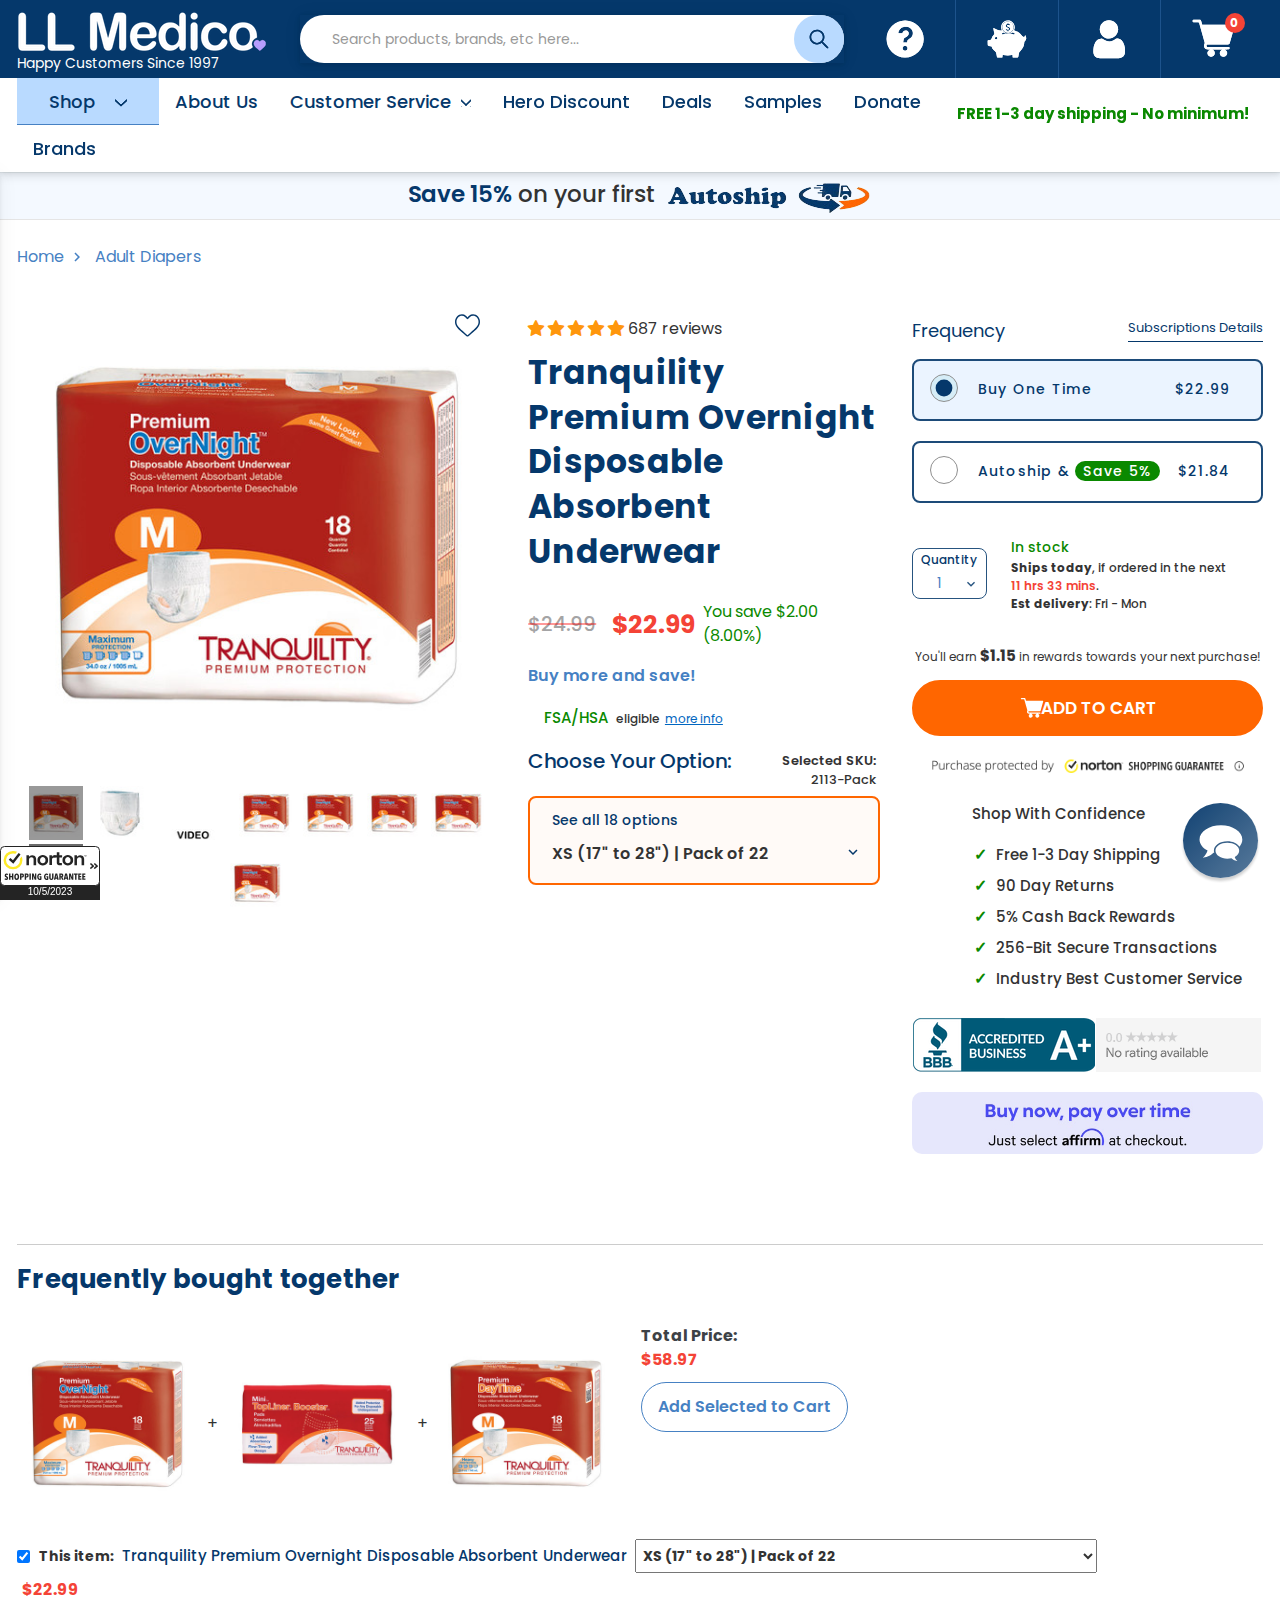
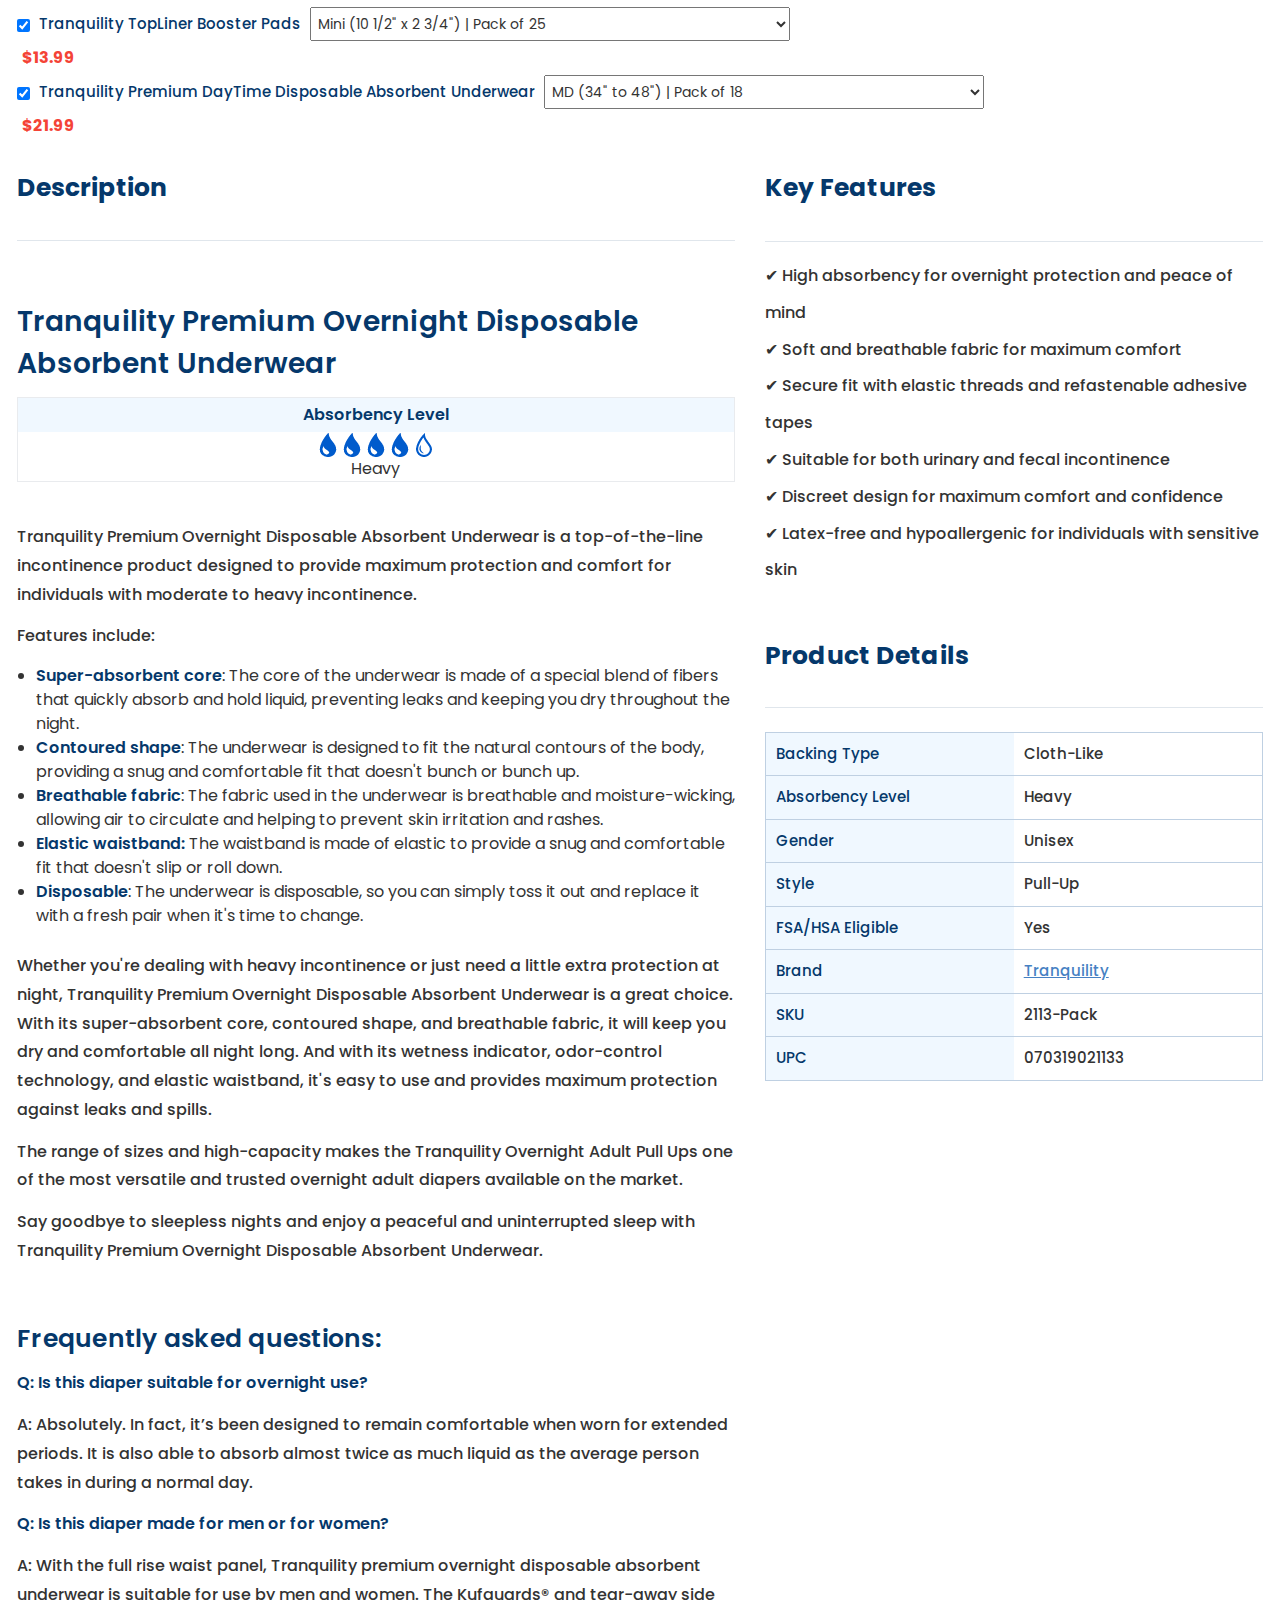
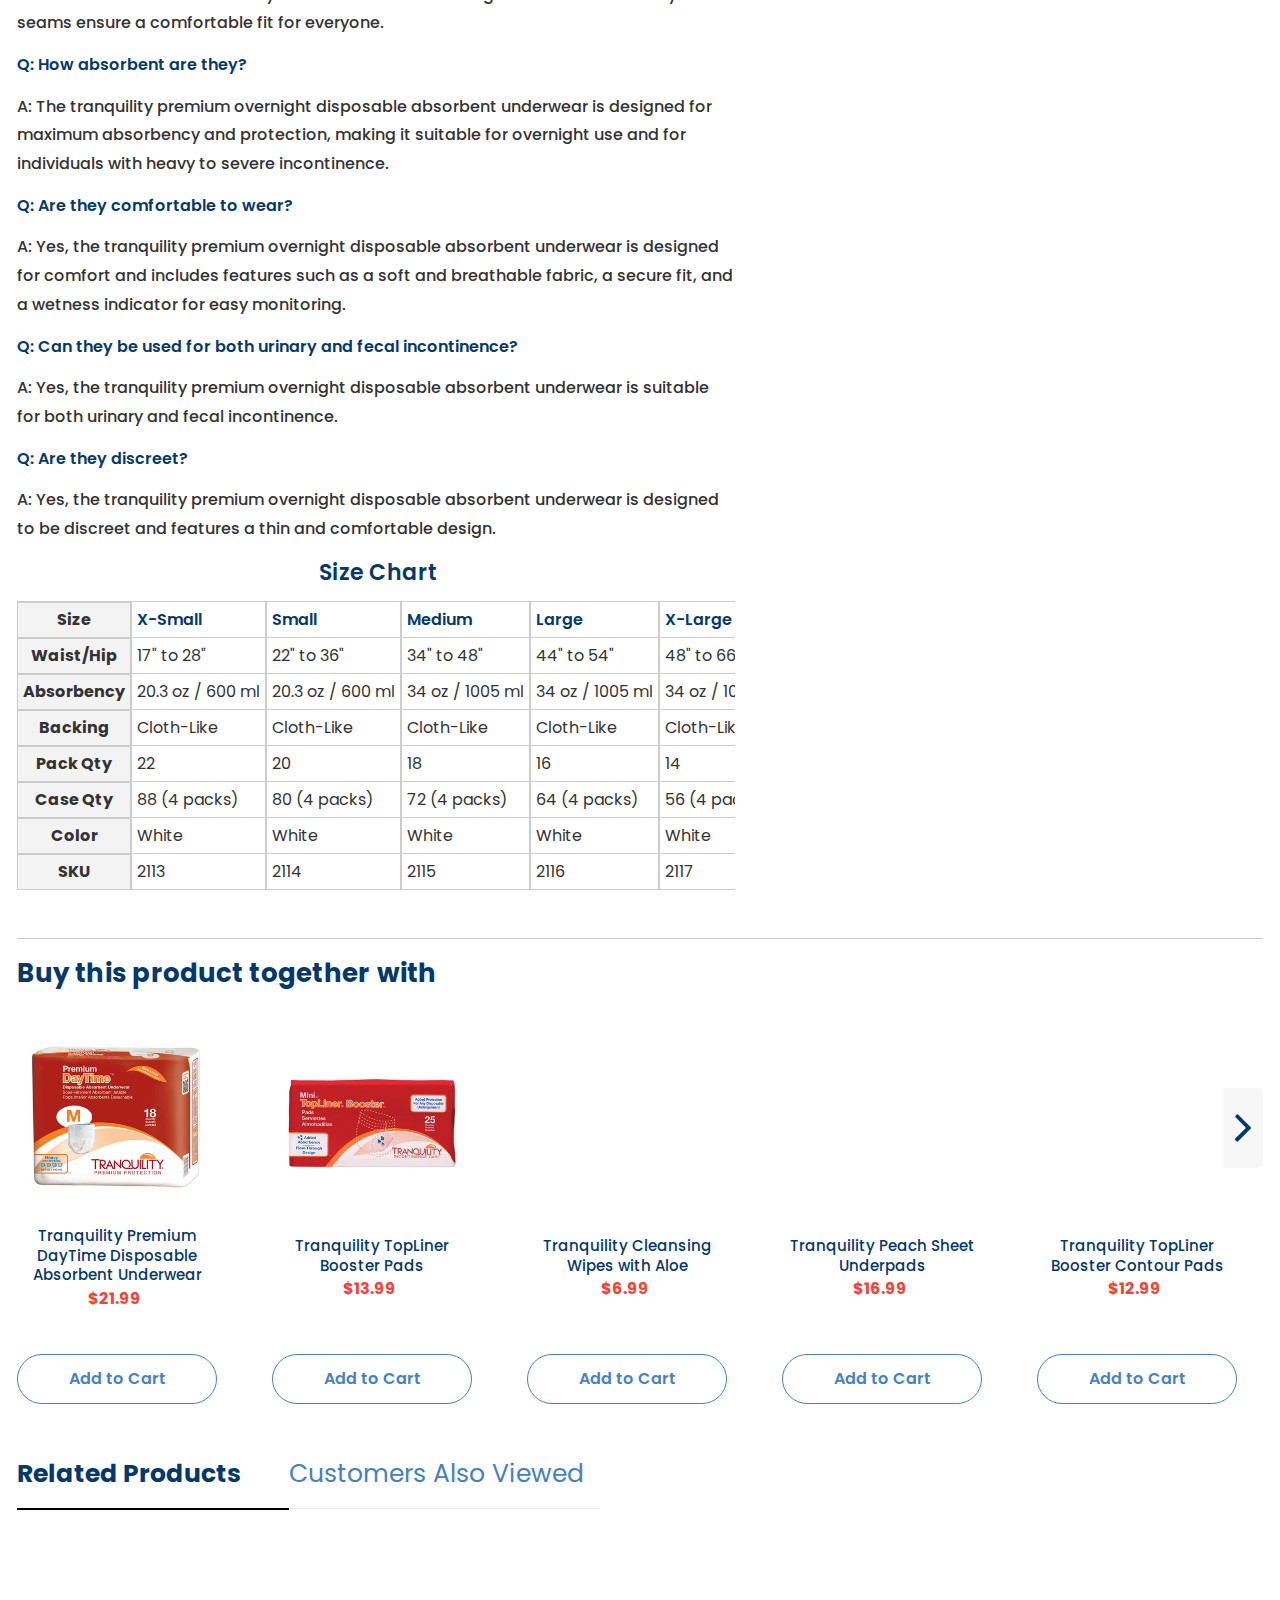
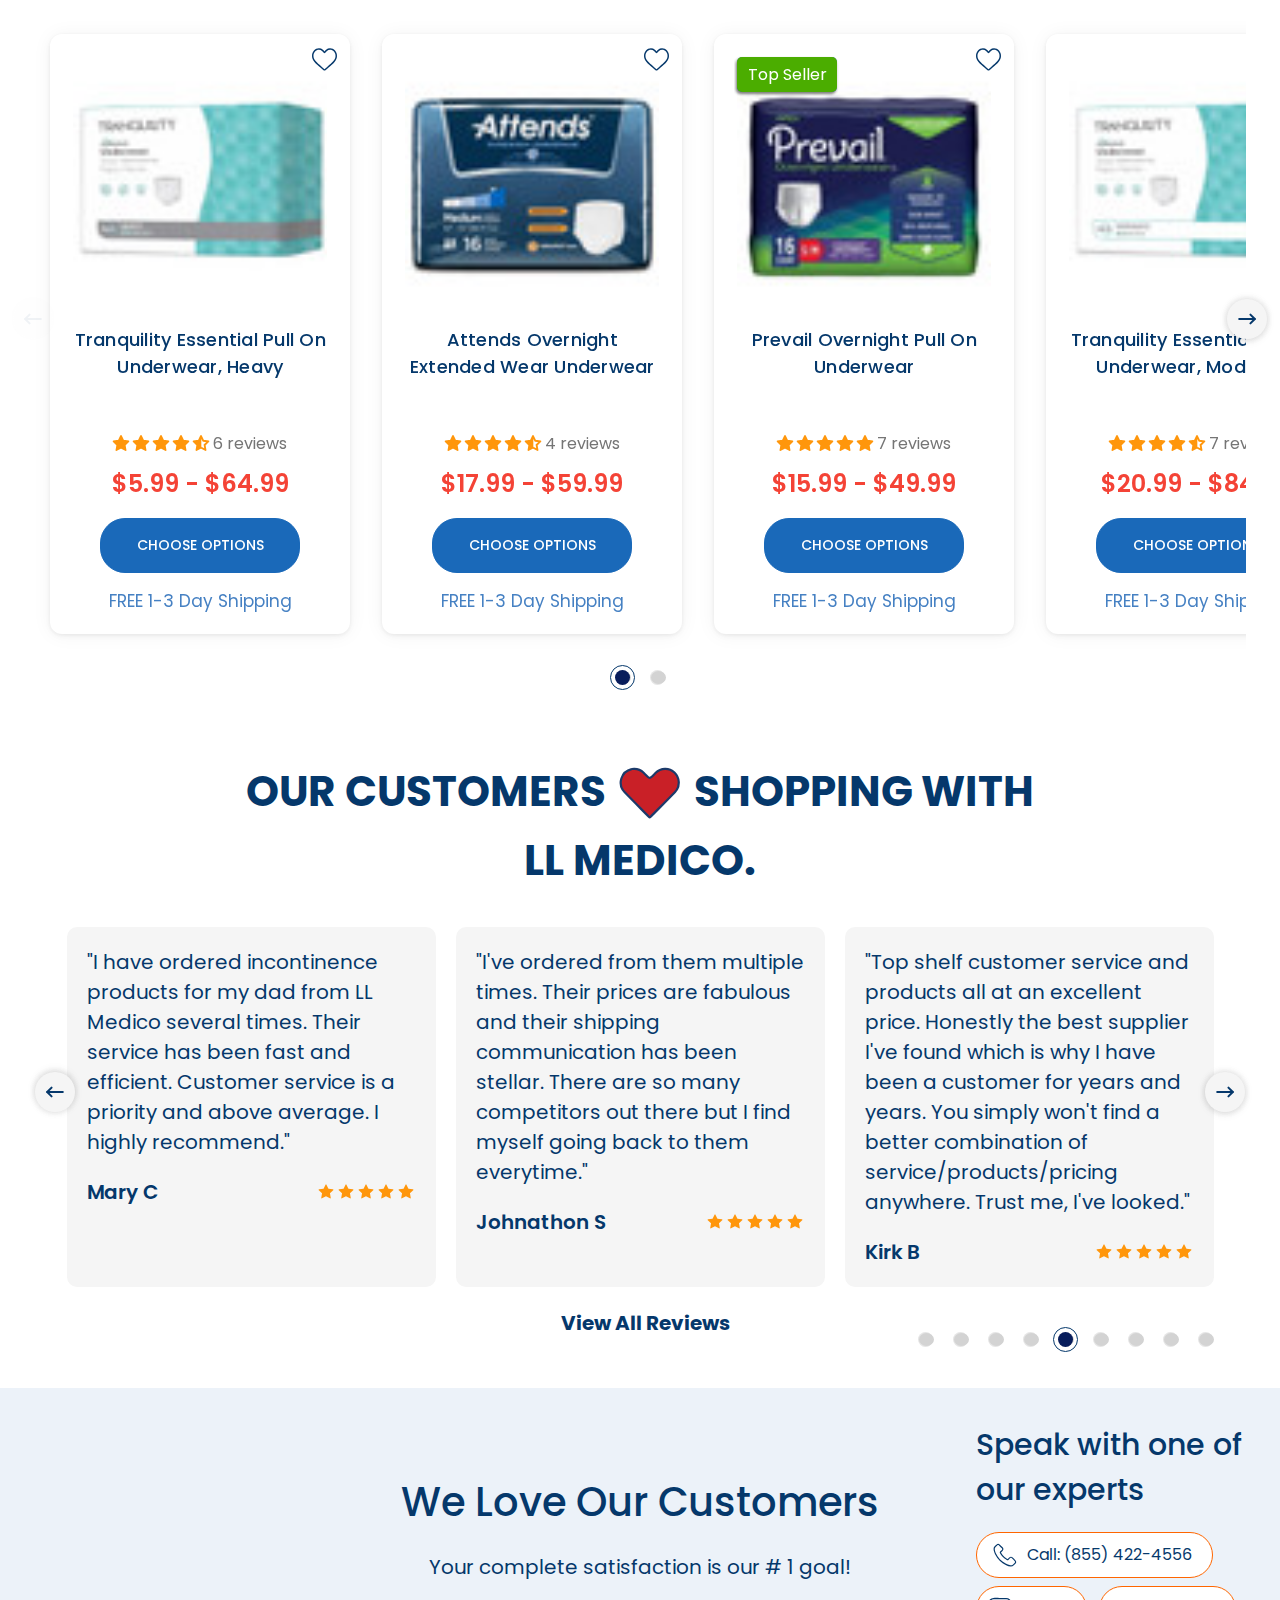
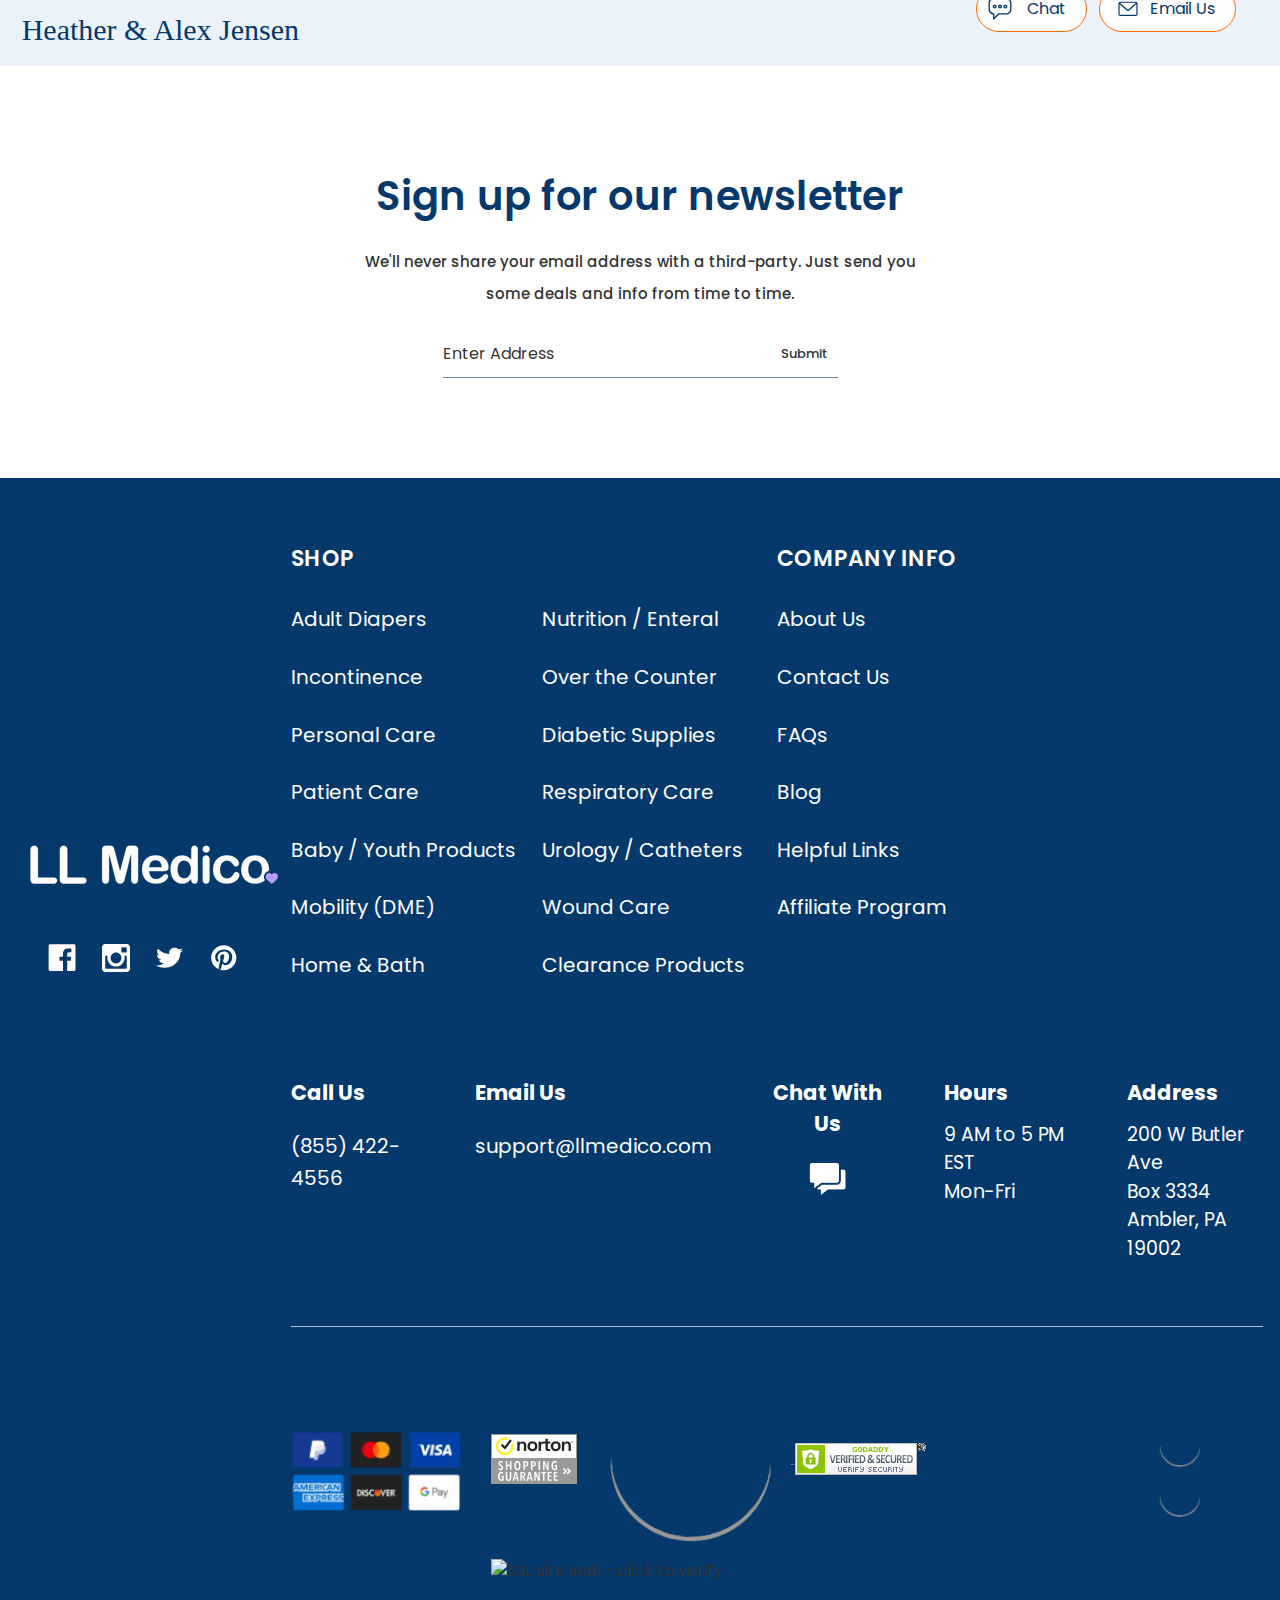
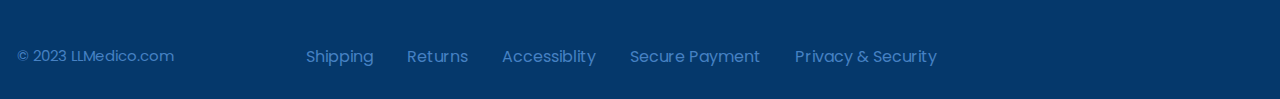
==== commit 07694288: "remove 3-rd party js" ====
--- a/Buy Tranquility Premium Overnight Disposable Absorbent Underwear.html
+++ b/Buy Tranquility Premium Overnight Disposable Absorbent Underwear.html
@@ -1,1958 +1,10832 @@
 <!DOCTYPE html>
-<html class="js linux-magic svg-magic ls-xl ls-gt-xs ls-gt-sm ls-gt-md ls-gt-lg" lang="en" data-magic-ua="firefox" data-magic-ua-ver="117"><head>
-<meta http-equiv="content-type" content="text/html; charset=UTF-8"><style id="mz-runtime-css" type="text/css"></style><style data-owner="LimeSpot" data-type="break-points" data-preserve="true">
-          ls-d-flex {
-            display: flex !important;
-          }
-        
-          ls-d-inline-flex {
-            display: inline-flex !important;
-          }
-        
-          ls-d-block {
-            display: block !important;
-          }
-        
-          ls-d-none {
-            display: none !important;
-          }
-        
-            @media (max-width: 599.9px) {
-              .ls-d-xs-flex {
-                display: flex !important;
-              }
-            
-              .ls-d-xs-inline-flex {
-                display: inline-flex !important;
-              }
-            
-              .ls-d-xs-block {
-                display: block !important;
-              }
-            
-              .ls-d-xs-none {
-                display: none !important;
-              }
-            }
-          
-            @media (min-width: 600px) and (max-width:959.9px) {
-              .ls-d-sm-flex {
-                display: flex !important;
-              }
-            
-              .ls-d-sm-inline-flex {
-                display: inline-flex !important;
-              }
-            
-              .ls-d-sm-block {
-                display: block !important;
-              }
-            
-              .ls-d-sm-none {
-                display: none !important;
-              }
-            }
-          
-            @media (min-width: 960px) and (max-width:1279.9px) {
-              .ls-d-md-flex {
-                display: flex !important;
-              }
-            
-              .ls-d-md-inline-flex {
-                display: inline-flex !important;
-              }
-            
-              .ls-d-md-block {
-                display: block !important;
-              }
-            
-              .ls-d-md-none {
-                display: none !important;
-              }
-            }
-          
-            @media (min-width: 1280px) and (max-width:1919.9px) {
-              .ls-d-lg-flex {
-                display: flex !important;
-              }
-            
-              .ls-d-lg-inline-flex {
-                display: inline-flex !important;
-              }
-            
-              .ls-d-lg-block {
-                display: block !important;
-              }
-            
-              .ls-d-lg-none {
-                display: none !important;
-              }
-            }
-          
-            @media (min-width: 1920px) {
-              .ls-d-xl-flex {
-                display: flex !important;
-              }
-            
-              .ls-d-xl-inline-flex {
-                display: inline-flex !important;
-              }
-            
-              .ls-d-xl-block {
-                display: block !important;
-              }
-            
-              .ls-d-xl-none {
-                display: none !important;
-              }
-            }
-          
-        :root {
-          
-            --ls-sm:600px;
-          
-            --ls-md:960px;
-          
-            --ls-lg:1280px;
-          
-            --ls-xl:1920px;
-          
+<html class="js linux-magic svg-magic ls-xl ls-gt-xs ls-gt-sm ls-gt-md ls-gt-lg" lang="en" data-magic-ua="firefox"
+  data-magic-ua-ver="117">
+
+<head>
+  <meta http-equiv="content-type" content="text/html; charset=UTF-8">
+  <style id="mz-runtime-css" type="text/css"></style>
+  <style data-owner="LimeSpot" data-type="break-points" data-preserve="true">
+    ls-d-flex {
+      display: flex !important;
+    }
+
+    ls-d-inline-flex {
+      display: inline-flex !important;
+    }
+
+    ls-d-block {
+      display: block !important;
+    }
+
+    ls-d-none {
+      display: none !important;
+    }
+
+    @media (max-width: 599.9px) {
+      .ls-d-xs-flex {
+        display: flex !important;
+      }
+
+      .ls-d-xs-inline-flex {
+        display: inline-flex !important;
+      }
+
+      .ls-d-xs-block {
+        display: block !important;
+      }
+
+      .ls-d-xs-none {
+        display: none !important;
+      }
+    }
+
+    @media (min-width: 600px) and (max-width:959.9px) {
+      .ls-d-sm-flex {
+        display: flex !important;
+      }
+
+      .ls-d-sm-inline-flex {
+        display: inline-flex !important;
+      }
+
+      .ls-d-sm-block {
+        display: block !important;
+      }
+
+      .ls-d-sm-none {
+        display: none !important;
+      }
+    }
+
+    @media (min-width: 960px) and (max-width:1279.9px) {
+      .ls-d-md-flex {
+        display: flex !important;
+      }
+
+      .ls-d-md-inline-flex {
+        display: inline-flex !important;
+      }
+
+      .ls-d-md-block {
+        display: block !important;
+      }
+
+      .ls-d-md-none {
+        display: none !important;
+      }
+    }
+
+    @media (min-width: 1280px) and (max-width:1919.9px) {
+      .ls-d-lg-flex {
+        display: flex !important;
+      }
+
+      .ls-d-lg-inline-flex {
+        display: inline-flex !important;
+      }
+
+      .ls-d-lg-block {
+        display: block !important;
+      }
+
+      .ls-d-lg-none {
+        display: none !important;
+      }
+    }
+
+    @media (min-width: 1920px) {
+      .ls-d-xl-flex {
+        display: flex !important;
+      }
+
+      .ls-d-xl-inline-flex {
+        display: inline-flex !important;
+      }
+
+      .ls-d-xl-block {
+        display: block !important;
+      }
+
+      .ls-d-xl-none {
+        display: none !important;
+      }
+    }
+
+    :root {
+
+      --ls-sm: 600px;
+
+      --ls-md: 960px;
+
+      --ls-lg: 1280px;
+
+      --ls-xl: 1920px;
+
+    }
+  </style>
+  <style data-owner="LimeSpot" data-type="component" data-preserve="true">
+    .ls-notification {
+      width: 300px;
+      background-color: rgba(50, 50, 50, .95);
+      color: rgba(255, 255, 255, .7);
+      text-align: center;
+      border-radius: 4px;
+      padding: 16px;
+      position: fixed;
+      z-index: 1000000;
+      top: 20px;
+      right: 20px;
+      -webkit-animation: ls-notification-fade 5s forwards;
+      animation: ls-notification-fade 5s forwards;
+      box-shadow: 0px 3px 5px -1px rgba(0, 0, 0, .2), 0px 6px 10px 0px rgba(0, 0, 0, .14), 0px 1px 18px 0px rgba(0, 0, 0, .12)
+    }
+
+    .ls-notification.ls-notification-link:hover {
+      cursor: pointer;
+      text-decoration: underline
+    }
+
+    @keyframes ls-notification-fade {
+      0% {
+        transform: translateY(-20px);
+        opacity: 0
+      }
+
+      10% {
+        transform: none;
+        opacity: 1
+      }
+
+      90% {
+        transform: none;
+        opacity: 1
+      }
+
+      100% {
+        transform: translateY(-20px);
+        opacity: 0
+      }
+    }
+
+    @-webkit-keyframes ls-notification-fade {
+      0% {
+        transform: translateY(-20px);
+        opacity: 0
+      }
+
+      10% {
+        transform: none;
+        opacity: 1
+      }
+
+      90% {
+        transform: none;
+        opacity: 1
+      }
+
+      100% {
+        transform: translateY(-20px);
+        opacity: 0
+      }
+    }
+  </style>
+  <style data-owner="LimeSpot" data-type="component" data-preserve="true">
+    .ls-backdrop {
+      position: absolute;
+      pointer-events: auto;
+      -webkit-tap-highlight-color: rgba(0, 0, 0, 0);
+      display: block !important;
+      top: 0;
+      bottom: 0;
+      right: 0;
+      left: 0
+    }
+  </style>
+  <style data-owner="LimeSpot" data-type="component" data-preserve="true">
+    .ls-overlay-container .ls-overlay-container__backdrop:nth-child(n-1) {
+      background-color: var(--ls-backdrop-color)
+    }
+
+    .ls-overlay-container {
+      position: fixed;
+      pointer-events: none;
+      top: 0;
+      left: 0;
+      height: 100%;
+      width: 100%;
+      z-index: 9999999999
+    }
+  </style>
+  <style data-owner="LimeSpot" data-type="component" data-preserve="true">
+    .ls-overlay__pane {
+      position: absolute;
+      pointer-events: auto;
+      box-sizing: border-box;
+      z-index: 1000;
+      display: flex;
+      max-width: 100%;
+      max-height: 100%
+    }
+
+    .ls-overlay--connected-position-bounding-box {
+      position: absolute;
+      z-index: 1000;
+      display: flex;
+      flex-direction: column;
+      min-width: 1px;
+      min-height: 1px
+    }
+
+    .ls-overlay--global-wrapper {
+      display: flex;
+      position: absolute;
+      z-index: 1000;
+      pointer-events: none;
+      top: 0;
+      left: 0;
+      height: 100%;
+      width: 100%
+    }
+  </style>
+  <style data-owner="LimeSpot" data-type="component" data-preserve="true">
+    .ls-dialog {
+      display: block;
+      padding: 2rem;
+      box-sizing: border-box;
+      overflow: hidden;
+      outline: 0;
+      width: 100%;
+      min-height: inherit;
+      max-height: inherit;
+      box-shadow: 0 11px 15px -7px rgba(0, 0, 0, .2), 0 24px 38px 3px rgba(0, 0, 0, .1411764706), 0 9px 46px 8px rgba(0, 0, 0, .1215686275);
+      background: #fff;
+      color: rgba(0, 0, 0, .8705882353);
+      position: relative;
+      height: auto
+    }
+
+    .ls-dialog__close-button {
+      display: block !important;
+      position: absolute;
+      top: 0;
+      right: 0;
+      width: 1em;
+      height: 1em;
+      min-width: 0;
+      margin: 0;
+      padding: 1em;
+      border: none;
+      box-shadow: none;
+      background-color: rgba(0, 0, 0, 0);
+      background-image: url("data:image/svg+xml,%3Csvg xmlns=%27http://www.w3.org/2000/svg%27 stroke=%27%23989898%27 width=%2724%27 height=%2724%27 viewBox=%270 0 24 24%27 fill=%27none%27 stroke-width=%272%27 stroke-linecap=%27round%27 stroke-linejoin=%27round%27 class=%27feather feather-x%27%3E%3Cline x1=%2718%27 y1=%276%27 x2=%276%27 y2=%2718%27%3E%3C/line%3E%3Cline x1=%276%27 y1=%276%27 x2=%2718%27 y2=%2718%27%3E%3C/line%3E%3C/svg%3E%0A");
+      background-repeat: no-repeat;
+      background-size: 1.5em 1.5em;
+      background-position: center center;
+      overflow: hidden;
+      text-indent: -100px;
+      opacity: .75;
+      z-index: 1;
+      cursor: pointer
+    }
+
+    .ls-dialog__close-button:hover {
+      opacity: 1;
+      transition: opacity 250ms
+    }
+
+    @media screen and (max-width: var(--ls-md)) {
+      .ls-dialog {
+        padding: 3rem 1rem
+      }
+    }
+  </style>
+  <style data-owner="LimeSpot" data-type="component" data-preserve="true">
+    .ls-spinner {
+      width: 100%;
+      height: 100%
+    }
+
+    .ls-spinner__backdrop {
+      position: absolute;
+      top: 0;
+      left: 0;
+      right: 0;
+      bottom: 0;
+      background: #fff;
+      opacity: 1;
+      z-index: 1;
+      border-radius: 4px;
+      box-shadow: 0 11px 15px -7px rgba(0, 0, 0, .2), 0 24px 38px 3px rgba(0, 0, 0, .1411764706), 0 9px 46px 8px rgba(0, 0, 0, .1215686275)
+    }
+
+    .ls-spinner__container {
+      position: absolute;
+      width: 100%;
+      height: 100%;
+      top: calc(50% + 3.5px);
+      left: 50%;
+      transform: translate(-50%, -50%);
+      z-index: 2
+    }
+
+    .ls-spinner__container span {
+      box-sizing: border-box;
+      display: block;
+      position: absolute;
+      border: 2px solid #616161;
+      border-radius: 50%;
+      animation: ls-spinner 1.2s cubic-bezier(0.5, 0, 0.5, 1) infinite;
+      border-color: #616161 rgba(0, 0, 0, 0) rgba(0, 0, 0, 0) rgba(0, 0, 0, 0)
+    }
+
+    .ls-spinner__container span:nth-child(1) {
+      animation-delay: -0.45s
+    }
+
+    .ls-spinner__container span:nth-child(2) {
+      animation-delay: -0.3s
+    }
+
+    .ls-spinner__container span:nth-child(3) {
+      animation-delay: -0.15s
+    }
+
+    @keyframes ls-spinner {
+      0% {
+        transform: rotate(0deg)
+      }
+
+      100% {
+        transform: rotate(360deg)
+      }
+    }
+  </style>
+  <style data-owner="LimeSpot" data-type="component" data-preserve="true">
+    .ls-progress-bar {
+      position: absolute;
+      width: 100%;
+      height: 2px;
+      overflow-x: hidden
+    }
+
+    .ls-progress-bar__line {
+      position: absolute;
+      opacity: .4;
+      background: #eee;
+      width: 100%;
+      height: 100%;
+      left: 0
+    }
+
+    .ls-progress-bar__sub-line {
+      position: absolute;
+      background: #9e9e9e;
+      height: 100%
+    }
+
+    .ls-progress-bar__sub-line--increase {
+      animation: increase 2s infinite
+    }
+
+    .ls-progress-bar__sub-line--decrease {
+      animation: decrease 2s .5s infinite
+    }
+
+    @keyframes increase {
+      from {
+        left: -5%;
+        width: 5%
+      }
+
+      to {
+        left: 130%;
+        width: 100%
+      }
+    }
+
+    @keyframes decrease {
+      from {
+        left: -80%;
+        width: 80%
+      }
+
+      to {
+        left: 110%;
+        width: 10%
+      }
+    }
+  </style>
+  <style data-owner="LimeSpot" data-type="component" data-preserve="true">
+    .ls-button {
+      position: relative;
+      border: 1px solid #444;
+      outline: none;
+      border-radius: 3px;
+      background-color: #212121;
+      color: #fff;
+      box-sizing: border-box;
+      padding: .1em .5em;
+      margin: 0;
+      font-size: 1em;
+      font-weight: 600;
+      line-height: 2em;
+      display: inline-block;
+      width: 100%;
+      background-image: none;
+      cursor: pointer;
+      text-decoration: none;
+      text-align: center
+    }
+
+    .ls-button__progress-loading-container {
+      width: 60%;
+      height: 3px;
+      position: absolute;
+      left: 50%;
+      transform: translateX(-50%);
+      display: block;
+      top: 80%
+    }
+
+    .ls-button--disabled {
+      cursor: default;
+      color: #717171;
+      background-color: #e0e0e0;
+      border: 1px solid #d3d3d3
+    }
+
+    .ls-button--disabled .ls-progress-bar__line {
+      background: #9e9e9e
+    }
+
+    .ls-button--disabled .ls-progress-bar__sub-line {
+      background: #424242
+    }
+  </style>
+  <style data-owner="LimeSpot" data-type="component" data-preserve="true">
+    .ls-loading-component {
+      height: 100px;
+      width: 100%
+    }
+
+    .ls-loading-component__progress-bar {
+      top: 50%;
+      left: 50%;
+      transform: translate(-50%, -50%)
+    }
+  </style>
+  <style data-owner="LimeSpot" data-type="component" data-preserve="true">
+    .ls-quick-view-dialog {
+      font-size: 16px
+    }
+
+    .ls-block-scroll {
+      overflow-y: hidden !important
+    }
+  </style>
+  <style data-owner="LimeSpot" data-type="component" data-preserve="true">
+    div.ls-select__options {
+      flex-direction: column;
+      max-height: 256px;
+      overflow: auto;
+      display: flex;
+      pointer-events: auto
+    }
+
+    .ls-v4 .ls-add-to-cart {
+      border: var(--border);
+      border-radius: var(--borderRadius);
+      background: var(--background);
+      color: var(--color);
+      font-size: var(--fontSize);
+      font-weight: var(--fontWeight)
+    }
+
+    .ls-v4 .ls-atc-font {
+      font-family: var(--5d282768)
+    }
+
+    button.ls-select__option {
+      width: 100%;
+      margin-bottom: 1px !important;
+      display: flex;
+      border: 1px solid rgba(0, 0, 0, 0);
+      animation-name: animateIn;
+      animation-duration: 100ms;
+      animation-delay: calc(var(--animation-order)*20ms);
+      animation-fill-mode: both;
+      animation-timing-function: ease-in-out
+    }
+
+    span.ls-select__text {
+      text-overflow: ellipsis;
+      overflow: hidden;
+      white-space: nowrap
+    }
+
+    @keyframes animateIn {
+      0% {
+        opacity: 0;
+        transform: scale(0.9) translateY(-5px)
+      }
+
+      100% {
+        opacity: 1
+      }
+    }
+
+    .ls-select__spinner {
+      height: 80px
+    }
+  </style>
+  <style data-owner="LimeSpot" data-type="component" data-preserve="true">
+    .ls-add-to-cart-wrap {
+      font-size: 1rem;
+      width: 80%;
+      margin: auto;
+      display: inline-block;
+      position: relative
+    }
+
+    .ls-add-to-cart-wrap .ls-add-to-cart-v4 {
+      border: var(--ccbe87f4);
+      border-radius: var(--78070f90);
+      background: var(--67312008);
+      color: var(--705d8449);
+      font-size: var(--4dec5a4a);
+      font-weight: var(--ea5b62fe)
+    }
+
+    .ls-add-to-cart-wrap .ls-atc-font {
+      font-family: var(--6d99676d)
+    }
+  </style>
+  <style id="magiczoom-reset-css" type="text/css"></style>
+  <meta class="foundation-mq-small">
+  <meta class="foundation-mq-small-only">
+  <meta class="foundation-mq-medium">
+  <meta class="foundation-mq-medium-only">
+  <meta class="foundation-mq-large">
+  <meta class="foundation-mq-large-only">
+  <meta class="foundation-mq-xlarge">
+  <meta class="foundation-mq-xlarge-only">
+  <meta class="foundation-mq-xxlarge">
+  <meta class="foundation-data-attribute-namespace">
+  <!-- <script type="text/javascript" async=""
+    src="Buy%20Tranquility%20Premium%20Overnight%20Disposable%20Absorbent%20Underwear_files/ec.js"></script>
+  <script type="text/javascript" async=""
+    src="Buy%20Tranquility%20Premium%20Overnight%20Disposable%20Absorbent%20Underwear_files/linkid.js"></script>
+  <script type="text/javascript" async=""
+    src="Buy%20Tranquility%20Premium%20Overnight%20Disposable%20Absorbent%20Underwear_files/Dynamic_002.es"></script>
+  <script type="text/javascript" async=""
+    src="Buy%20Tranquility%20Premium%20Overnight%20Disposable%20Absorbent%20Underwear_files/Dynamic.es"></script>
+  <script type="text/javascript" async=""
+    src="Buy%20Tranquility%20Premium%20Overnight%20Disposable%20Absorbent%20Underwear_files/Dynamic_003.es"></script>
+  <script type="text/javascript" async="" defer="defer"
+    src="Buy%20Tranquility%20Premium%20Overnight%20Disposable%20Absorbent%20Underwear_files/reamaze-push.js"></script>
+  <script type="text/javascript" async=""
+    src="Buy%20Tranquility%20Premium%20Overnight%20Disposable%20Absorbent%20Underwear_files/Static.es"></script>
+  <script type="text/javascript" async=""
+    src="Buy%20Tranquility%20Premium%20Overnight%20Disposable%20Absorbent%20Underwear_files/AltSealInfo.js"></script>
+  <script type="text/javascript" async=""
+    src="Buy%20Tranquility%20Premium%20Overnight%20Disposable%20Absorbent%20Underwear_files/ii.js"></script>
+  <script type="text/javascript" async=""
+    src="Buy%20Tranquility%20Premium%20Overnight%20Disposable%20Absorbent%20Underwear_files/analytics.js"></script>
+  <script type="text/javascript" async=""
+    src="Buy%20Tranquility%20Premium%20Overnight%20Disposable%20Absorbent%20Underwear_files/js"></script> -->
+  <!-- <script src="Buy%20Tranquility%20Premium%20Overnight%20Disposable%20Absorbent%20Underwear_files/cb=gapi_002.es"
+    async=""></script> -->
+  <script>
+    async function a() {};
+    window.asyncFunctions = 1
+  </script>
+  <script>
+    () => {};
+    window.arrowFunctions = 1
+  </script>
+  <!-- base href="https://www.llmedico.com/" -->
+  <title>Buy Tranquility Premium Overnight Disposable Absorbent Underwear</title>
+  <script async="" src="Buy%20Tranquility%20Premium%20Overnight%20Disposable%20Absorbent%20Underwear_files/fbevents.js">
+  </script>
+  <script
+    src="Buy%20Tranquility%20Premium%20Overnight%20Disposable%20Absorbent%20Underwear_files/PTQGcq1EQYwscCeDtvcDrt-ODdk.js">
+  </script>
+  <!-- <link rel="stylesheet"
+    href="Buy%20Tranquility%20Premium%20Overnight%20Disposable%20Absorbent%20Underwear_files/widget.min.css"
+    type="text/css"> -->
+  <link rel="preconnect" href="https://api.edgeme.sh/">
+  <script type="application/javascript">
+    EDGEMESH = {
+      < br > host: 'https://api.edgeme.sh',
+      < br > swUrl: '/sw.js',
+      < br > scope: '/',
+      < br > topicDepth: 0,
+      < br > lite: false,
+      < br > disableGA: false,
+      < br > prefetch: false < br >
+    }
+  </script>
+  <script async="" type="application/javascript" data-cfasync="false"
+    src="Buy%20Tranquility%20Premium%20Overnight%20Disposable%20Absorbent%20Underwear_files/client.js"></script>
+  <link href="https://cdn11.bigcommerce.com/s-hgv3lta2mh/product_images/fav.png?t=1618551600" rel="shortcut icon">
+  <meta name="viewport" content="width=device-width, initial-scale=1">
+  <meta name="theme-color" content="#fff">
+  <meta name="msapplication-navbutton-color" content="#fff">
+  <meta name="apple-mobile-web-app-capable" content="yes">
+  <meta name="apple-mobile-web-app-status-bar-style" content="#fff">
+  <meta property="product:price:amount" content="22.99">
+  <meta property="product:price:currency" content="USD">
+  <meta property="og:rating" content="5">
+  <meta property="og:url"
+    content="https://www.llmedico.com/tranquility-premium-overnight-disposable-absorbent-underwear/">
+  <meta property="og:site_name" content="LLMedico.com">
+  <meta name="description"
+    content="Free 1-3 day shipping! These super absorbent adult pull up diapers provide maximum absorbency for overnight use. Features include breathability to keep skin dry and odor protection. Click to shop now.">
+  <link rel="canonical"
+    href="Buy%20Tranquility%20Premium%20Overnight%20Disposable%20Absorbent%20Underwear_files/a_003.html">
+  <meta name="platform" content="bigcommerce.stencil">
+  <meta property="og:type" content="product">
+  <meta property="og:title" content="Tranquility Premium Overnight Disposable Absorbent Underwear">
+  <meta property="og:description"
+    content="Free 1-3 day shipping! These super absorbent adult pull up diapers provide maximum absorbency for overnight use. Features include breathability to keep skin dry and odor protection. Click to shop now.">
+  <meta property="og:image"
+    content="https://cdn11.bigcommerce.com/s-hgv3lta2mh/products/1697/images/11021/tranquility-premium-overnight-disposable-absorbent-underwear-tranquility-overnight__54084.1683218163.386.513.jpg?c=2">
+  <meta property="fb:admins" content="150471451792469">
+  <meta property="og:availability" content="instock">
+  <meta property="pinterest:richpins" content="enabled">
+  <link rel="preload"
+    href="https://cdn11.bigcommerce.com/s-hgv3lta2mh/stencil/1b38b700-dc27-013b-9894-36cc2803d2a7/e/40b7a020-3ebd-013c-26dc-6e0390ea26ba/css/theme.css"
+    as="style">
+  <link rel="dns-prefetch preconnect" href="https://cdn11.bigcommerce.com/s-hgv3lta2mh" crossorigin="">
+  <link rel="dns-prefetch preconnect" href="https://fonts.googleapis.com/" crossorigin="">
+  <link rel="dns-prefetch preconnect" href="https://fonts.gstatic.com/" crossorigin="">
+  <link rel="dns-prefetch preconnect" href="https://cdn11.bigcommerce.com/s-hgv3lta2mh" crossorigin="">
+  <link rel="dns-prefetch preconnect" href="https://fonts.googleapis.com/" crossorigin="">
+  <link rel="dns-prefetch preconnect" href="https://fonts.gstatic.com/" crossorigin="">
+  <!-- <link rel="dns-prefetch preconnect" href="https://cdn.reamaze.com/" crossorigin=""> -->
+  <link rel="dns-prefetch preconnect" href="https://a.klaviyo.com/" crossorigin="">
+  <link rel="dns-prefetch preconnect" href="https://rum-static.pingdom.net/" crossorigin="">
+  <link rel="dns-prefetch preconnect" href="https://platform-api.sharethis.com/" crossorigin="">
+  <link rel="dns-prefetch preconnect" href="https://ajax.googleapis.com/">
+  <link rel="dns-prefetch preconnect" href="https://static.klaviyo.com/" crossorigin="">
+  <link rel="dns-prefetch preconnect" href="https://checkout-sdk.bigcommerce.com/" crossorigin="">
+  <link rel="dns-prefetch preconnect" href="https://www.google-analytics.com/" crossorigin="">
+  <link rel="dns-prefetch preconnect" href="https://code.jquery.com/" crossorigin="">
+  <link rel="dns-prefetch preconnect" href="https://connect.facebook.net/" crossorigin="">
+  <link rel="dns-prefetch preconnect" href="https://www.youtube.com/" crossorigin="">
+  <link rel="dns-prefetch preconnect" href="https://filter.freshclick.co.uk/" crossorigin="">
+  <link rel="dns-prefetch preconnect" href="https://dropinblog.com/" crossorigin="">
+  <link rel="dns-prefetch preconnect" href="https://microapps.bigcommerce.com/" crossorigin="">
+  <link rel="dns-prefetch preconnect" href="https://cdn.minibc.com/" crossorigin="">
+  <link rel="dns-prefetch preconnect" href="https://io.dropinblog.com/" crossorigin="">
+  <link rel="dns-prefetch preconnect" href="https://searchserverapi.com/" crossorigin="">
+  <link rel="preload"
+    href="Buy%20Tranquility%20Premium%20Overnight%20Disposable%20Absorbent%20Underwear_files/magiczoomplus.stencil.js"
+    as="script">
+  <link rel="preload"
+    href="Buy%20Tranquility%20Premium%20Overnight%20Disposable%20Absorbent%20Underwear_files/klaviyo.js" as="script">
+  <link rel="preload"
+    href="Buy%20Tranquility%20Premium%20Overnight%20Disposable%20Absorbent%20Underwear_files/83e00f4e-d002-4507-93e8-dc7274721d43.js"
+    as="script">
+  <link rel="preload" href="Buy%20Tranquility%20Premium%20Overnight%20Disposable%20Absorbent%20Underwear_files/init.js"
+    as="script">
+  <script>
+    document.documentElement.className = document.documentElement.className.replace('no-js', 'js');
+  </script>
+  <script>
+    function browserSupportsAllFeatures() {
+      return window.Promise &&
+        window.fetch &&
+        window.URL &&
+        window.URLSearchParams &&
+        window.WeakMap
+        // object-fit support
+        &&
+        ('objectFit' in document.documentElement.style);
+    }
+
+    function loadScript(src) {
+      var js = document.createElement('script');
+      js.src = src;
+      js.onerror = function () {
+        console.error('Failed to load polyfill script ' + src);
+      };
+      document.head.appendChild(js);
+    }
+
+    if (!browserSupportsAllFeatures()) {
+      loadScript(
+        'https://cdn11.bigcommerce.com/s-hgv3lta2mh/stencil/1b38b700-dc27-013b-9894-36cc2803d2a7/e/40b7a020-3ebd-013c-26dc-6e0390ea26ba/dist/theme-bundle.polyfills.js'
+        );
+    }
+  </script>
+  <script>
+    window.consentManagerTranslations =
+      `{"locale":"en","locales":{"consent_manager.data_collection_warning":"en","consent_manager.accept_all_cookies":"en","consent_manager.gdpr_settings":"en","consent_manager.data_collection_preferences":"en","consent_manager.manage_data_collection_preferences":"en","consent_manager.use_data_by_cookies":"en","consent_manager.data_categories_table":"en","consent_manager.allow":"en","consent_manager.accept":"en","consent_manager.deny":"en","consent_manager.dismiss":"en","consent_manager.reject_all":"en","consent_manager.category":"en","consent_manager.purpose":"en","consent_manager.functional_category":"en","consent_manager.functional_purpose":"en","consent_manager.analytics_category":"en","consent_manager.analytics_purpose":"en","consent_manager.targeting_category":"en","consent_manager.advertising_category":"en","consent_manager.advertising_purpose":"en","consent_manager.essential_category":"en","consent_manager.esential_purpose":"en","consent_manager.yes":"en","consent_manager.no":"en","consent_manager.not_available":"en","consent_manager.cancel":"en","consent_manager.save":"en","consent_manager.back_to_preferences":"en","consent_manager.close_without_changes":"en","consent_manager.unsaved_changes":"en","consent_manager.by_using":"en","consent_manager.agree_on_data_collection":"en","consent_manager.change_preferences":"en","consent_manager.cancel_dialog_title":"en","consent_manager.privacy_policy":"en","consent_manager.allow_category_tracking":"en","consent_manager.disallow_category_tracking":"en"},"translations":{"consent_manager.data_collection_warning":"We use cookies (and other similar technologies) to collect data to improve your shopping experience.","consent_manager.accept_all_cookies":"Accept All Cookies","consent_manager.gdpr_settings":"Settings","consent_manager.data_collection_preferences":"Website Data Collection Preferences","consent_manager.manage_data_collection_preferences":"Manage Website Data Collection Preferences","consent_manager.use_data_by_cookies":" uses data collected by cookies and JavaScript libraries to improve your shopping experience.","consent_manager.data_categories_table":"The table below outlines how we use this data by category. To opt out of a category of data collection, select 'No' and save your preferences.","consent_manager.allow":"Allow","consent_manager.accept":"Accept","consent_manager.deny":"Deny","consent_manager.dismiss":"Dismiss","consent_manager.reject_all":"Reject all","consent_manager.category":"Category","consent_manager.purpose":"Purpose","consent_manager.functional_category":"Functional","consent_manager.functional_purpose":"Enables enhanced functionality, such as videos and live chat. If you do not allow these, then some or all of these functions may not work properly.","consent_manager.analytics_category":"Analytics","consent_manager.analytics_purpose":"Provide statistical information on site usage, e.g., web analytics so we can improve this website over time.","consent_manager.targeting_category":"Targeting","consent_manager.advertising_category":"Advertising","consent_manager.advertising_purpose":"Used to create profiles or personalize content to enhance your shopping experience.","consent_manager.essential_category":"Essential","consent_manager.esential_purpose":"Essential for the site and any requested services to work, but do not perform any additional or secondary function.","consent_manager.yes":"Yes","consent_manager.no":"No","consent_manager.not_available":"N/A","consent_manager.cancel":"Cancel","consent_manager.save":"Save","consent_manager.back_to_preferences":"Back to Preferences","consent_manager.close_without_changes":"You have unsaved changes to your data collection preferences. Are you sure you want to close without saving?","consent_manager.unsaved_changes":"You have unsaved changes","consent_manager.by_using":"By using our website, you're agreeing to our","consent_manager.agree_on_data_collection":"By using our website, you're agreeing to the collection of data as described in our ","consent_manager.change_preferences":"You can change your preferences at any time","consent_manager.cancel_dialog_title":"Are you sure you want to cancel?","consent_manager.privacy_policy":"Privacy Policy","consent_manager.allow_category_tracking":"Allow [CATEGORY_NAME] tracking","consent_manager.disallow_category_tracking":"Disallow [CATEGORY_NAME] tracking"}}`;
+  </script>
+  <script>
+    window.lazySizesConfig = window.lazySizesConfig || {};
+    window.lazySizesConfig.loadMode = 1;
+  </script>
+  <script async=""
+    src="Buy%20Tranquility%20Premium%20Overnight%20Disposable%20Absorbent%20Underwear_files/theme-bundle.head_async.js">
+  </script>
+  <link href="Buy%20Tranquility%20Premium%20Overnight%20Disposable%20Absorbent%20Underwear_files/css.css"
+    rel="stylesheet">
+  <!-- <script src="Buy%20Tranquility%20Premium%20Overnight%20Disposable%20Absorbent%20Underwear_files/jquery.min.js">
+  </script> -->
+  <link rel="preload"
+    href="Buy%20Tranquility%20Premium%20Overnight%20Disposable%20Absorbent%20Underwear_files/theme-bundle.font.js"
+    as="script">
+  <script async=""
+    src="Buy%20Tranquility%20Premium%20Overnight%20Disposable%20Absorbent%20Underwear_files/theme-bundle.font.js">
+  </script>
+  <link data-stencil-stylesheet=""
+    href="Buy%20Tranquility%20Premium%20Overnight%20Disposable%20Absorbent%20Underwear_files/theme-71562df0-dc27-013b-3613-66df0cea43d4.css"
+    rel="stylesheet">
+
+  <script>
+    ! function (f, b, e, v, n, t, s) {
+      if (f.fbq) return;
+      n = f.fbq = function () {
+        n.callMethod ? n.callMethod.apply(n, arguments) : n.queue.push(arguments)
+      };
+      if (!f._fbq) f._fbq = n;
+      n.push = n;
+      n.loaded = !0;
+      n.version = '2.0';
+      n.queue = [];
+      t = b.createElement(e);
+      t.async = !0;
+      t.src = v;
+      s = b.getElementsByTagName(e)[0];
+      s.parentNode.insertBefore(t, s)
+    }(window, document, 'script', 'https://connect.facebook.net/en_US/fbevents.js');
+
+    fbq('set', 'autoConfig', 'false', '1548298688776705');
+    fbq('dataProcessingOptions', ['LDU'], 0, 0);
+    fbq('init', '1548298688776705');
+    fbq('set', 'agent', 'plbigcommerce1.2', '1548298688776705');
+
+    function trackEvents() {
+      var pathName = window.location.pathname;
+
+      fbq('track', 'PageView', {}, {
+        "eventID": "store-6-prd-us-central1-159765149954"
+      });
+
+      // Search events start -- only fire if the shopper lands on the /search.php page
+      if (pathName.indexOf('/search.php') === 0 && getUrlParameter('search_query')) {
+        fbq('track', 'Search', {
+          content_type: 'product_group',
+          content_ids: [],
+          search_string: getUrlParameter('search_query')
+        });
+      }
+      // Search events end
+
+      // Wishlist events start -- only fire if the shopper attempts to add an item to their wishlist
+      if (pathName.indexOf('/wishlist.php') === 0 && getUrlParameter('added_product_id')) {
+        fbq('track', 'AddToWishlist', {
+          content_type: 'product_group',
+          content_ids: []
+        });
+      }
+      // Wishlist events end
+
+      // Lead events start -- only fire if the shopper subscribes to newsletter
+      if (pathName.indexOf('/subscribe.php') === 0 && getUrlParameter('result') === 'success') {
+        fbq('track', 'Lead', {});
+      }
+      // Lead events end
+
+      // Registration events start -- only fire if the shopper registers an account
+      if (pathName.indexOf('/login.php') === 0 && getUrlParameter('action') === 'account_created') {
+        fbq('track', 'CompleteRegistration', {}, "");
+      }
+      // Registration events end
+
+      // Checkout events start -- only fire if the shopper lands on a /checkout* page
+      if (pathName === '/checkout.php' || /^\/(embedded-)?checkout$/.test(pathName)) {
+
+
+        if (getUrlParameter('action') === 'process_payment') {
+          fbq('track', 'AddPaymentInfo');
+        } else {
+          fbq('track', 'InitiateCheckout');
         }
-      </style><style data-owner="LimeSpot" data-type="component" data-preserve="true">.ls-notification{width:300px;background-color:rgba(50,50,50,.95);color:rgba(255,255,255,.7);text-align:center;border-radius:4px;padding:16px;position:fixed;z-index:1000000;top:20px;right:20px;-webkit-animation:ls-notification-fade 5s forwards;animation:ls-notification-fade 5s forwards;box-shadow:0px 3px 5px -1px rgba(0,0,0,.2),0px 6px 10px 0px rgba(0,0,0,.14),0px 1px 18px 0px rgba(0,0,0,.12)}.ls-notification.ls-notification-link:hover{cursor:pointer;text-decoration:underline}@keyframes ls-notification-fade{0%{transform:translateY(-20px);opacity:0}10%{transform:none;opacity:1}90%{transform:none;opacity:1}100%{transform:translateY(-20px);opacity:0}}@-webkit-keyframes ls-notification-fade{0%{transform:translateY(-20px);opacity:0}10%{transform:none;opacity:1}90%{transform:none;opacity:1}100%{transform:translateY(-20px);opacity:0}}</style><style data-owner="LimeSpot" data-type="component" data-preserve="true">.ls-backdrop{position:absolute;pointer-events:auto;-webkit-tap-highlight-color:rgba(0,0,0,0);display:block !important;top:0;bottom:0;right:0;left:0}</style><style data-owner="LimeSpot" data-type="component" data-preserve="true">.ls-overlay-container .ls-overlay-container__backdrop:nth-child(n-1){background-color:var(--ls-backdrop-color)}.ls-overlay-container{position:fixed;pointer-events:none;top:0;left:0;height:100%;width:100%;z-index:9999999999}</style><style data-owner="LimeSpot" data-type="component" data-preserve="true">.ls-overlay__pane{position:absolute;pointer-events:auto;box-sizing:border-box;z-index:1000;display:flex;max-width:100%;max-height:100%}.ls-overlay--connected-position-bounding-box{position:absolute;z-index:1000;display:flex;flex-direction:column;min-width:1px;min-height:1px}.ls-overlay--global-wrapper{display:flex;position:absolute;z-index:1000;pointer-events:none;top:0;left:0;height:100%;width:100%}</style><style data-owner="LimeSpot" data-type="component" data-preserve="true">.ls-dialog{display:block;padding:2rem;box-sizing:border-box;overflow:hidden;outline:0;width:100%;min-height:inherit;max-height:inherit;box-shadow:0 11px 15px -7px rgba(0,0,0,.2),0 24px 38px 3px rgba(0,0,0,.1411764706),0 9px 46px 8px rgba(0,0,0,.1215686275);background:#fff;color:rgba(0,0,0,.8705882353);position:relative;height:auto}.ls-dialog__close-button{display:block !important;position:absolute;top:0;right:0;width:1em;height:1em;min-width:0;margin:0;padding:1em;border:none;box-shadow:none;background-color:rgba(0,0,0,0);background-image:url("data:image/svg+xml,%3Csvg xmlns=%27http://www.w3.org/2000/svg%27 stroke=%27%23989898%27 width=%2724%27 height=%2724%27 viewBox=%270 0 24 24%27 fill=%27none%27 stroke-width=%272%27 stroke-linecap=%27round%27 stroke-linejoin=%27round%27 class=%27feather feather-x%27%3E%3Cline x1=%2718%27 y1=%276%27 x2=%276%27 y2=%2718%27%3E%3C/line%3E%3Cline x1=%276%27 y1=%276%27 x2=%2718%27 y2=%2718%27%3E%3C/line%3E%3C/svg%3E%0A");background-repeat:no-repeat;background-size:1.5em 1.5em;background-position:center center;overflow:hidden;text-indent:-100px;opacity:.75;z-index:1;cursor:pointer}.ls-dialog__close-button:hover{opacity:1;transition:opacity 250ms}@media screen and (max-width: var(--ls-md)){.ls-dialog{padding:3rem 1rem}}</style><style data-owner="LimeSpot" data-type="component" data-preserve="true">.ls-spinner{width:100%;height:100%}.ls-spinner__backdrop{position:absolute;top:0;left:0;right:0;bottom:0;background:#fff;opacity:1;z-index:1;border-radius:4px;box-shadow:0 11px 15px -7px rgba(0,0,0,.2),0 24px 38px 3px rgba(0,0,0,.1411764706),0 9px 46px 8px rgba(0,0,0,.1215686275)}.ls-spinner__container{position:absolute;width:100%;height:100%;top:calc(50% + 3.5px);left:50%;transform:translate(-50%, -50%);z-index:2}.ls-spinner__container span{box-sizing:border-box;display:block;position:absolute;border:2px solid #616161;border-radius:50%;animation:ls-spinner 1.2s cubic-bezier(0.5, 0, 0.5, 1) infinite;border-color:#616161 rgba(0,0,0,0) rgba(0,0,0,0) rgba(0,0,0,0)}.ls-spinner__container span:nth-child(1){animation-delay:-0.45s}.ls-spinner__container span:nth-child(2){animation-delay:-0.3s}.ls-spinner__container span:nth-child(3){animation-delay:-0.15s}@keyframes ls-spinner{0%{transform:rotate(0deg)}100%{transform:rotate(360deg)}}</style><style data-owner="LimeSpot" data-type="component" data-preserve="true">.ls-progress-bar{position:absolute;width:100%;height:2px;overflow-x:hidden}.ls-progress-bar__line{position:absolute;opacity:.4;background:#eee;width:100%;height:100%;left:0}.ls-progress-bar__sub-line{position:absolute;background:#9e9e9e;height:100%}.ls-progress-bar__sub-line--increase{animation:increase 2s infinite}.ls-progress-bar__sub-line--decrease{animation:decrease 2s .5s infinite}@keyframes increase{from{left:-5%;width:5%}to{left:130%;width:100%}}@keyframes decrease{from{left:-80%;width:80%}to{left:110%;width:10%}}</style><style data-owner="LimeSpot" data-type="component" data-preserve="true">.ls-button{position:relative;border:1px solid #444;outline:none;border-radius:3px;background-color:#212121;color:#fff;box-sizing:border-box;padding:.1em .5em;margin:0;font-size:1em;font-weight:600;line-height:2em;display:inline-block;width:100%;background-image:none;cursor:pointer;text-decoration:none;text-align:center}.ls-button__progress-loading-container{width:60%;height:3px;position:absolute;left:50%;transform:translateX(-50%);display:block;top:80%}.ls-button--disabled{cursor:default;color:#717171;background-color:#e0e0e0;border:1px solid #d3d3d3}.ls-button--disabled .ls-progress-bar__line{background:#9e9e9e}.ls-button--disabled .ls-progress-bar__sub-line{background:#424242}</style><style data-owner="LimeSpot" data-type="component" data-preserve="true">.ls-loading-component{height:100px;width:100%}.ls-loading-component__progress-bar{top:50%;left:50%;transform:translate(-50%, -50%)}</style><style data-owner="LimeSpot" data-type="component" data-preserve="true">.ls-quick-view-dialog{font-size:16px}.ls-block-scroll{overflow-y:hidden !important}</style><style data-owner="LimeSpot" data-type="component" data-preserve="true">div.ls-select__options{flex-direction:column;max-height:256px;overflow:auto;display:flex;pointer-events:auto}.ls-v4 .ls-add-to-cart{border:var(--border);border-radius:var(--borderRadius);background:var(--background);color:var(--color);font-size:var(--fontSize);font-weight:var(--fontWeight)}.ls-v4 .ls-atc-font{font-family:var(--5d282768)}button.ls-select__option{width:100%;margin-bottom:1px !important;display:flex;border:1px solid rgba(0,0,0,0);animation-name:animateIn;animation-duration:100ms;animation-delay:calc(var(--animation-order)*20ms);animation-fill-mode:both;animation-timing-function:ease-in-out}span.ls-select__text{text-overflow:ellipsis;overflow:hidden;white-space:nowrap}@keyframes animateIn{0%{opacity:0;transform:scale(0.9) translateY(-5px)}100%{opacity:1}}.ls-select__spinner{height:80px}</style><style data-owner="LimeSpot" data-type="component" data-preserve="true">.ls-add-to-cart-wrap{font-size:1rem;width:80%;margin:auto;display:inline-block;position:relative}.ls-add-to-cart-wrap .ls-add-to-cart-v4{border:var(--ccbe87f4);border-radius:var(--78070f90);background:var(--67312008);color:var(--705d8449);font-size:var(--4dec5a4a);font-weight:var(--ea5b62fe)}.ls-add-to-cart-wrap .ls-atc-font{font-family:var(--6d99676d)}</style><style id="magiczoom-reset-css" type="text/css"></style><meta class="foundation-mq-small"><meta class="foundation-mq-small-only"><meta class="foundation-mq-medium"><meta class="foundation-mq-medium-only"><meta class="foundation-mq-large"><meta class="foundation-mq-large-only"><meta class="foundation-mq-xlarge"><meta class="foundation-mq-xlarge-only"><meta class="foundation-mq-xxlarge"><meta class="foundation-data-attribute-namespace"><script type="text/javascript" async="" src="Buy%20Tranquility%20Premium%20Overnight%20Disposable%20Absorbent%20Underwear_files/ec.js"></script><script type="text/javascript" async="" src="Buy%20Tranquility%20Premium%20Overnight%20Disposable%20Absorbent%20Underwear_files/linkid.js"></script><script type="text/javascript" async="" src="Buy%20Tranquility%20Premium%20Overnight%20Disposable%20Absorbent%20Underwear_files/Dynamic_002.es"></script><script type="text/javascript" async="" src="Buy%20Tranquility%20Premium%20Overnight%20Disposable%20Absorbent%20Underwear_files/Dynamic.es"></script><script type="text/javascript" async="" src="Buy%20Tranquility%20Premium%20Overnight%20Disposable%20Absorbent%20Underwear_files/Dynamic_003.es"></script><script type="text/javascript" async="" defer="defer" src="Buy%20Tranquility%20Premium%20Overnight%20Disposable%20Absorbent%20Underwear_files/reamaze-push.js"></script><script type="text/javascript" async="" src="Buy%20Tranquility%20Premium%20Overnight%20Disposable%20Absorbent%20Underwear_files/Static.es"></script><script type="text/javascript" async="" src="Buy%20Tranquility%20Premium%20Overnight%20Disposable%20Absorbent%20Underwear_files/AltSealInfo.js"></script><script type="text/javascript" async="" src="Buy%20Tranquility%20Premium%20Overnight%20Disposable%20Absorbent%20Underwear_files/ii.js"></script><script type="text/javascript" async="" src="Buy%20Tranquility%20Premium%20Overnight%20Disposable%20Absorbent%20Underwear_files/rollover.core.js"></script><script type="text/javascript" async="" src="Buy%20Tranquility%20Premium%20Overnight%20Disposable%20Absorbent%20Underwear_files/analytics.js"></script><script type="text/javascript" async="" src="Buy%20Tranquility%20Premium%20Overnight%20Disposable%20Absorbent%20Underwear_files/js"></script><script async="" src="Buy%20Tranquility%20Premium%20Overnight%20Disposable%20Absorbent%20Underwear_files/main.b4887131.js"></script><script src="Buy%20Tranquility%20Premium%20Overnight%20Disposable%20Absorbent%20Underwear_files/cb=gapi.es" async=""></script><script src="Buy%20Tranquility%20Premium%20Overnight%20Disposable%20Absorbent%20Underwear_files/cb=gapi_002.es" async=""></script><script type="text/javascript" async="" src="Buy%20Tranquility%20Premium%20Overnight%20Disposable%20Absorbent%20Underwear_files/widget.min.js"></script><script type="text/javascript" async="" src="Buy%20Tranquility%20Premium%20Overnight%20Disposable%20Absorbent%20Underwear_files/recaptcha__en.js" crossorigin="anonymous" integrity="sha384-lwJiw+OT2isqLl772nPjNV34ltQfNiSOLIjtbaIB6FcFv8R12U/NaJ6yYpei3RPl"></script><script>async function a(){};window.asyncFunctions=1</script><script>()=>{};window.arrowFunctions=1</script>
-<!-- base href="https://www.llmedico.com/" -->
-<title>Buy Tranquility Premium Overnight Disposable Absorbent Underwear</title>
-<script type="text/javascript" defer="defer" src="Buy%20Tranquility%20Premium%20Overnight%20Disposable%20Absorbent%20Underwear_files/analytics-c7af4d4e323cc1137c45f692e81cae05fd2a3986.js"></script><script src="Buy%20Tranquility%20Premium%20Overnight%20Disposable%20Absorbent%20Underwear_files/1548298688776705.js" async=""></script><script async="" src="Buy%20Tranquility%20Premium%20Overnight%20Disposable%20Absorbent%20Underwear_files/fbevents.js"></script><script src="Buy%20Tranquility%20Premium%20Overnight%20Disposable%20Absorbent%20Underwear_files/PTQGcq1EQYwscCeDtvcDrt-ODdk.js"></script><link rel="stylesheet" href="Buy%20Tranquility%20Premium%20Overnight%20Disposable%20Absorbent%20Underwear_files/widget.min.css" type="text/css"><link rel="preconnect" href="https://api.edgeme.sh/"><script type="application/javascript">EDGEMESH = {<br>  host: 'https://api.edgeme.sh',<br>  swUrl: '/sw.js',<br>  scope: '/',<br>  topicDepth: 0,<br>  lite: false,<br>  disableGA: false,<br>  prefetch: false<br>}</script><script async="" type="application/javascript" data-cfasync="false" src="Buy%20Tranquility%20Premium%20Overnight%20Disposable%20Absorbent%20Underwear_files/client.js"></script><link href="https://cdn11.bigcommerce.com/s-hgv3lta2mh/product_images/fav.png?t=1618551600" rel="shortcut icon">
-<meta name="viewport" content="width=device-width, initial-scale=1">
-<meta name="theme-color" content="#fff">
-<meta name="msapplication-navbutton-color" content="#fff">
-<meta name="apple-mobile-web-app-capable" content="yes">
-<meta name="apple-mobile-web-app-status-bar-style" content="#fff">
-<meta property="product:price:amount" content="22.99"><meta property="product:price:currency" content="USD"><meta property="og:rating" content="5"><meta property="og:url" content="https://www.llmedico.com/tranquility-premium-overnight-disposable-absorbent-underwear/"><meta property="og:site_name" content="LLMedico.com"><meta name="description" content="Free 1-3 day shipping! These super absorbent adult pull up diapers provide maximum absorbency for overnight use. Features include breathability to keep skin dry and odor protection. Click to shop now."><link rel="canonical" href="Buy%20Tranquility%20Premium%20Overnight%20Disposable%20Absorbent%20Underwear_files/a_003.html"><meta name="platform" content="bigcommerce.stencil"><meta property="og:type" content="product">
-<meta property="og:title" content="Tranquility Premium Overnight Disposable Absorbent Underwear">
-<meta property="og:description" content="Free 1-3 day shipping! These super absorbent adult pull up diapers provide maximum absorbency for overnight use. Features include breathability to keep skin dry and odor protection. Click to shop now.">
-<meta property="og:image" content="https://cdn11.bigcommerce.com/s-hgv3lta2mh/products/1697/images/11021/tranquility-premium-overnight-disposable-absorbent-underwear-tranquility-overnight__54084.1683218163.386.513.jpg?c=2">
-<meta property="fb:admins" content="150471451792469">
-<meta property="og:availability" content="instock">
-<meta property="pinterest:richpins" content="enabled">
-<link rel="preload" href="https://cdn11.bigcommerce.com/s-hgv3lta2mh/stencil/1b38b700-dc27-013b-9894-36cc2803d2a7/e/40b7a020-3ebd-013c-26dc-6e0390ea26ba/css/theme.css" as="style">
-<link rel="dns-prefetch preconnect" href="https://cdn11.bigcommerce.com/s-hgv3lta2mh" crossorigin=""><link rel="dns-prefetch preconnect" href="https://fonts.googleapis.com/" crossorigin=""><link rel="dns-prefetch preconnect" href="https://fonts.gstatic.com/" crossorigin="">
-<link rel="dns-prefetch preconnect" href="https://cdn11.bigcommerce.com/s-hgv3lta2mh" crossorigin=""><link rel="dns-prefetch preconnect" href="https://fonts.googleapis.com/" crossorigin=""><link rel="dns-prefetch preconnect" href="https://fonts.gstatic.com/" crossorigin=""><link rel="dns-prefetch preconnect" href="https://cdn.reamaze.com/" crossorigin=""><link rel="dns-prefetch preconnect" href="https://a.klaviyo.com/" crossorigin=""><link rel="dns-prefetch preconnect" href="https://rum-static.pingdom.net/" crossorigin=""><link rel="dns-prefetch preconnect" href="https://platform-api.sharethis.com/" crossorigin=""><link rel="dns-prefetch preconnect" href="https://ajax.googleapis.com/"><link rel="dns-prefetch preconnect" href="https://static.klaviyo.com/" crossorigin=""><link rel="dns-prefetch preconnect" href="https://checkout-sdk.bigcommerce.com/" crossorigin=""><link rel="dns-prefetch preconnect" href="https://www.google-analytics.com/" crossorigin=""><link rel="dns-prefetch preconnect" href="https://code.jquery.com/" crossorigin=""><link rel="dns-prefetch preconnect" href="https://connect.facebook.net/" crossorigin=""><link rel="dns-prefetch preconnect" href="https://www.youtube.com/" crossorigin=""><link rel="dns-prefetch preconnect" href="https://filter.freshclick.co.uk/" crossorigin=""><link rel="dns-prefetch preconnect" href="https://dropinblog.com/" crossorigin=""><link rel="dns-prefetch preconnect" href="https://microapps.bigcommerce.com/" crossorigin=""><link rel="dns-prefetch preconnect" href="https://cdn.minibc.com/" crossorigin=""><link rel="dns-prefetch preconnect" href="https://io.dropinblog.com/" crossorigin=""><link rel="dns-prefetch preconnect" href="https://searchserverapi.com/" crossorigin="">
-<link rel="preload" href="https://cdn.minibc.com/bootstrap/5ceed601b7caa.js" as="script">
-<link rel="preload" href="https://filter.freshclick.co.uk/assets/client/freshclick-filter.js?2210031010" as="script">
-<link rel="preload" href="Buy%20Tranquility%20Premium%20Overnight%20Disposable%20Absorbent%20Underwear_files/magiczoomplus.stencil.js" as="script">
-<link rel="preload" href="Buy%20Tranquility%20Premium%20Overnight%20Disposable%20Absorbent%20Underwear_files/klaviyo.js" as="script">
-<link rel="preload" href="Buy%20Tranquility%20Premium%20Overnight%20Disposable%20Absorbent%20Underwear_files/onsite.js" as="script">
-<link rel="preload" href="Buy%20Tranquility%20Premium%20Overnight%20Disposable%20Absorbent%20Underwear_files/83e00f4e-d002-4507-93e8-dc7274721d43.js" as="script">
-<link rel="preload" href="Buy%20Tranquility%20Premium%20Overnight%20Disposable%20Absorbent%20Underwear_files/init.js" as="script">
-<script>
-            document.documentElement.className = document.documentElement.className.replace('no-js', 'js');
-        </script>
-<script>
-    function browserSupportsAllFeatures() {
-        return window.Promise
-            && window.fetch
-            && window.URL
-            && window.URLSearchParams
-            && window.WeakMap
-            // object-fit support
-            && ('objectFit' in document.documentElement.style);
-    }
-
-    function loadScript(src) {
-        var js = document.createElement('script');
-        js.src = src;
-        js.onerror = function () {
-            console.error('Failed to load polyfill script ' + src);
-        };
-        document.head.appendChild(js);
-    }
-
-    if (!browserSupportsAllFeatures()) {
-        loadScript('https://cdn11.bigcommerce.com/s-hgv3lta2mh/stencil/1b38b700-dc27-013b-9894-36cc2803d2a7/e/40b7a020-3ebd-013c-26dc-6e0390ea26ba/dist/theme-bundle.polyfills.js');
-    }
-</script>
-<script>window.consentManagerTranslations = `{"locale":"en","locales":{"consent_manager.data_collection_warning":"en","consent_manager.accept_all_cookies":"en","consent_manager.gdpr_settings":"en","consent_manager.data_collection_preferences":"en","consent_manager.manage_data_collection_preferences":"en","consent_manager.use_data_by_cookies":"en","consent_manager.data_categories_table":"en","consent_manager.allow":"en","consent_manager.accept":"en","consent_manager.deny":"en","consent_manager.dismiss":"en","consent_manager.reject_all":"en","consent_manager.category":"en","consent_manager.purpose":"en","consent_manager.functional_category":"en","consent_manager.functional_purpose":"en","consent_manager.analytics_category":"en","consent_manager.analytics_purpose":"en","consent_manager.targeting_category":"en","consent_manager.advertising_category":"en","consent_manager.advertising_purpose":"en","consent_manager.essential_category":"en","consent_manager.esential_purpose":"en","consent_manager.yes":"en","consent_manager.no":"en","consent_manager.not_available":"en","consent_manager.cancel":"en","consent_manager.save":"en","consent_manager.back_to_preferences":"en","consent_manager.close_without_changes":"en","consent_manager.unsaved_changes":"en","consent_manager.by_using":"en","consent_manager.agree_on_data_collection":"en","consent_manager.change_preferences":"en","consent_manager.cancel_dialog_title":"en","consent_manager.privacy_policy":"en","consent_manager.allow_category_tracking":"en","consent_manager.disallow_category_tracking":"en"},"translations":{"consent_manager.data_collection_warning":"We use cookies (and other similar technologies) to collect data to improve your shopping experience.","consent_manager.accept_all_cookies":"Accept All Cookies","consent_manager.gdpr_settings":"Settings","consent_manager.data_collection_preferences":"Website Data Collection Preferences","consent_manager.manage_data_collection_preferences":"Manage Website Data Collection Preferences","consent_manager.use_data_by_cookies":" uses data collected by cookies and JavaScript libraries to improve your shopping experience.","consent_manager.data_categories_table":"The table below outlines how we use this data by category. To opt out of a category of data collection, select 'No' and save your preferences.","consent_manager.allow":"Allow","consent_manager.accept":"Accept","consent_manager.deny":"Deny","consent_manager.dismiss":"Dismiss","consent_manager.reject_all":"Reject all","consent_manager.category":"Category","consent_manager.purpose":"Purpose","consent_manager.functional_category":"Functional","consent_manager.functional_purpose":"Enables enhanced functionality, such as videos and live chat. If you do not allow these, then some or all of these functions may not work properly.","consent_manager.analytics_category":"Analytics","consent_manager.analytics_purpose":"Provide statistical information on site usage, e.g., web analytics so we can improve this website over time.","consent_manager.targeting_category":"Targeting","consent_manager.advertising_category":"Advertising","consent_manager.advertising_purpose":"Used to create profiles or personalize content to enhance your shopping experience.","consent_manager.essential_category":"Essential","consent_manager.esential_purpose":"Essential for the site and any requested services to work, but do not perform any additional or secondary function.","consent_manager.yes":"Yes","consent_manager.no":"No","consent_manager.not_available":"N/A","consent_manager.cancel":"Cancel","consent_manager.save":"Save","consent_manager.back_to_preferences":"Back to Preferences","consent_manager.close_without_changes":"You have unsaved changes to your data collection preferences. Are you sure you want to close without saving?","consent_manager.unsaved_changes":"You have unsaved changes","consent_manager.by_using":"By using our website, you're agreeing to our","consent_manager.agree_on_data_collection":"By using our website, you're agreeing to the collection of data as described in our ","consent_manager.change_preferences":"You can change your preferences at any time","consent_manager.cancel_dialog_title":"Are you sure you want to cancel?","consent_manager.privacy_policy":"Privacy Policy","consent_manager.allow_category_tracking":"Allow [CATEGORY_NAME] tracking","consent_manager.disallow_category_tracking":"Disallow [CATEGORY_NAME] tracking"}}`;</script>
-<script>
-            window.lazySizesConfig = window.lazySizesConfig || {};
-            window.lazySizesConfig.loadMode = 1;
-        </script>
-<script async="" src="Buy%20Tranquility%20Premium%20Overnight%20Disposable%20Absorbent%20Underwear_files/theme-bundle.head_async.js"></script>
-<link href="Buy%20Tranquility%20Premium%20Overnight%20Disposable%20Absorbent%20Underwear_files/css.css" rel="stylesheet">
-<script src="Buy%20Tranquility%20Premium%20Overnight%20Disposable%20Absorbent%20Underwear_files/jquery.min.js"></script>
-<link rel="preload" href="Buy%20Tranquility%20Premium%20Overnight%20Disposable%20Absorbent%20Underwear_files/theme-bundle.font.js" as="script">
-<script async="" src="Buy%20Tranquility%20Premium%20Overnight%20Disposable%20Absorbent%20Underwear_files/theme-bundle.font.js"></script>
-<link data-stencil-stylesheet="" href="Buy%20Tranquility%20Premium%20Overnight%20Disposable%20Absorbent%20Underwear_files/theme-71562df0-dc27-013b-3613-66df0cea43d4.css" rel="stylesheet">
-
-<script>
-!function(f,b,e,v,n,t,s){if(f.fbq)return;n=f.fbq=function(){n.callMethod?n.callMethod.apply(n,arguments):n.queue.push(arguments)};if(!f._fbq)f._fbq=n;n.push=n;n.loaded=!0;n.version='2.0';n.queue=[];t=b.createElement(e);t.async=!0;t.src=v;s=b.getElementsByTagName(e)[0];s.parentNode.insertBefore(t,s)}(window,document,'script','https://connect.facebook.net/en_US/fbevents.js');
-
-fbq('set', 'autoConfig', 'false', '1548298688776705');
-fbq('dataProcessingOptions', ['LDU'], 0, 0);
-fbq('init', '1548298688776705');
-fbq('set', 'agent', 'plbigcommerce1.2', '1548298688776705');
-
-function trackEvents() {
-    var pathName = window.location.pathname;
-
-    fbq('track', 'PageView', {}, {"eventID":"store-6-prd-us-central1-159765149954"});
-
-    // Search events start -- only fire if the shopper lands on the /search.php page
-    if (pathName.indexOf('/search.php') === 0 && getUrlParameter('search_query')) {
-        fbq('track', 'Search', {
-            content_type: 'product_group',
-            content_ids: [],
-            search_string: getUrlParameter('search_query')
-        });
-    }
-    // Search events end
-
-    // Wishlist events start -- only fire if the shopper attempts to add an item to their wishlist
-    if (pathName.indexOf('/wishlist.php') === 0 && getUrlParameter('added_product_id')) {
-        fbq('track', 'AddToWishlist', {
-            content_type: 'product_group',
-            content_ids: []
-        });
-    }
-    // Wishlist events end
-
-    // Lead events start -- only fire if the shopper subscribes to newsletter
-    if (pathName.indexOf('/subscribe.php') === 0 && getUrlParameter('result') === 'success') {
-        fbq('track', 'Lead', {});
-    }
-    // Lead events end
-
-    // Registration events start -- only fire if the shopper registers an account
-    if (pathName.indexOf('/login.php') === 0 && getUrlParameter('action') === 'account_created') {
-        fbq('track', 'CompleteRegistration', {}, "");
-    }
-    // Registration events end
-
-    // Checkout events start -- only fire if the shopper lands on a /checkout* page
-    if (pathName === '/checkout.php' || /^\/(embedded-)?checkout$/.test(pathName)) {
-        
-
-        if (getUrlParameter('action') === 'process_payment') {
-            fbq('track', 'AddPaymentInfo');
-        } else {
-            fbq('track', 'InitiateCheckout');
-        }
-    }
-    // Checkout events end
-
-    function getUrlParameter(name) {
+      }
+      // Checkout events end
+
+      function getUrlParameter(name) {
         var cleanName = name.replace(/[\[]/, '\[').replace(/[\]]/, '\]');
         var regex = new RegExp('[\?&]' + cleanName + '=([^&#]*)');
         var results = regex.exec(window.location.search);
         return results === null ? '' : decodeURIComponent(results[1].replace(/\+/g, ' '));
-    }
-}
-
-if (window.addEventListener) {
-    window.addEventListener("load", trackEvents, false)
-}
-</script>
-<noscript><img height="1" width="1" style="display:none" alt="null" src="https://www.facebook.com/tr?id=1548298688776705&ev=PageView&noscript=1&a=plbigcommerce1.2&eid=store-6-prd-us-central1-159765149954"/></noscript>
-
-
-<script>
-    !function(){var analytics=window.analytics||[];if(!analytics.initialize)if(analytics.invoked)window.console&&console.error&&console.error("Segment snippet included twice.");else{analytics.invoked=!0;analytics.methods=["trackSubmit","trackClick","trackLink","trackForm","pageview","identify","reset","group","track","ready","alias","debug","page","once","off","on"];analytics.factory=function(t){return function(){var e=Array.prototype.slice.call(arguments);e.unshift(t);analytics.push(e);return analytics}};for(var t=0;t<analytics.methods.length;t++){var e=analytics.methods[t];analytics[e]=analytics.factory(e)}analytics.loadPlatform=function(t,e,a,o){window[o||"analytics"]=analytics;window._analytics_js_global_name=o;analytics.platformSettings=e;analytics.platformPlan=a;var r=document.createElement("script");r.type="text/javascript";r.defer=!0;r.src="https://cdn11.bigcommerce.com/shared/js/storefront/analytics-c7af4d4e323cc1137c45f692e81cae05fd2a3986.js";var i=document.getElementsByTagName("script")[0];i.parentNode.insertBefore(r,i)};analytics.SNIPPET_VERSION="4.0.0_platform";
-        analytics.loadPlatform("", { "Google Analytics": {"enhancedLinkAttribution":true,"enhancedEcommerce":true,"includeSearch":true,"sendUserId":true,"trackingId":"UA-13200380-1","dimensions":[],"metrics":[]} }, {}, "analytics");
-        analytics.identify();
-        analytics.page();
-        
-        analytics.ready(function () {
+      }
+    }
+
+    if (window.addEventListener) {
+      window.addEventListener("load", trackEvents, false)
+    }
+  </script>
+  <noscript><img height="1" width="1" style="display:none" alt="null"
+      src="https://www.facebook.com/tr?id=1548298688776705&ev=PageView&noscript=1&a=plbigcommerce1.2&eid=store-6-prd-us-central1-159765149954" /></noscript>
+
+
+  <script>
+    ! function () {
+      var analytics = window.analytics || [];
+      if (!analytics.initialize)
+        if (analytics.invoked) window.console && console.error && console.error("Segment snippet included twice.");
+        else {
+          analytics.invoked = !0;
+          analytics.methods = ["trackSubmit", "trackClick", "trackLink", "trackForm", "pageview", "identify", "reset",
+            "group", "track", "ready", "alias", "debug", "page", "once", "off", "on"
+          ];
+          analytics.factory = function (t) {
+            return function () {
+              var e = Array.prototype.slice.call(arguments);
+              e.unshift(t);
+              analytics.push(e);
+              return analytics
+            }
+          };
+          for (var t = 0; t < analytics.methods.length; t++) {
+            var e = analytics.methods[t];
+            analytics[e] = analytics.factory(e)
+          }
+          analytics.loadPlatform = function (t, e, a, o) {
+            window[o || "analytics"] = analytics;
+            window._analytics_js_global_name = o;
+            analytics.platformSettings = e;
+            analytics.platformPlan = a;
+            var r = document.createElement("script");
+            r.type = "text/javascript";
+            r.defer = !0;
+            r.src =
+              "https://cdn11.bigcommerce.com/shared/js/storefront/analytics-c7af4d4e323cc1137c45f692e81cae05fd2a3986.js";
+            var i = document.getElementsByTagName("script")[0];
+            i.parentNode.insertBefore(r, i)
+          };
+          analytics.SNIPPET_VERSION = "4.0.0_platform";
+          analytics.loadPlatform("", {
+            "Google Analytics": {
+              "enhancedLinkAttribution": true,
+              "enhancedEcommerce": true,
+              "includeSearch": true,
+              "sendUserId": true,
+              "trackingId": "UA-13200380-1",
+              "dimensions": [],
+              "metrics": []
+            }
+          }, {}, "analytics");
+          analytics.identify();
+          analytics.page();
+
+          analytics.ready(function () {
             ga('require', 'ec');
             ga('require', 'linker');
             ga('linker:autoLink', ["www.llmedico.com"]);
-        });
-    }}();
-</script>
-
-
-<meta name="google-site-verification" content="E_eimt11fc8XB47yaxSIPdnIFBh0Cgyrrcd-SjihwJA">
-<meta name="google-site-verification" content="PfW-rd3NHtJ26Ma0EKqAH35MIa8Yu4GHW8rJNvBcQ4s">
-<meta name="google-site-verification" content="hVQmd92LaE2YtrxxqyMjeOTlKqA7uiWcZ55wPY4vHNY">
-
-<script type="text/javascript" src="Buy%20Tranquility%20Premium%20Overnight%20Disposable%20Absorbent%20Underwear_files/loader.js" defer="defer"></script>
-<script type="text/javascript">
-(function () {
-    var xmlHttp = new XMLHttpRequest();
-
-    xmlHttp.open('POST', 'https://bes.gcp.data.bigcommerce.com/nobot');
-    xmlHttp.setRequestHeader('Content-Type', 'application/json');
-    xmlHttp.send('{"store_id":"1000214666","timezone_offset":"-4","timestamp":"2023-10-05T07:27:47.09376300Z","visit_id":"f283d9a3-1fcc-428d-a4e0-f365c4b8730a","channel_id":1}');
-})();
-</script>
-<script src="Buy%20Tranquility%20Premium%20Overnight%20Disposable%20Absorbent%20Underwear_files/api.js" async="" defer="defer"></script>
-<script type="text/javascript">
-fbq('track', 'ViewContent', {"content_ids":["1697"],"content_type":"product_group","value":22.99,"currency":"USD"}, {"eventID":"store-6-prd-us-central1-159765149954"});
-</script>
-<script type="text/javascript">
-var BCData = {"csrf_token":"28c3c6a628ec1f4c8f23949ba8d4f201fd0249964080eebd385559030fb35af5","product_attributes":{"sku":"2113-Pack","upc":"070319021133","mpn":"","gtin":"","weight":null,"base":false,"image":null,"out_of_stock_behavior":"label_option","out_of_stock_message":"This option is out of stock.","available_modifier_values":[12611,12573,12574,12575,12576,12577,12578,12579,12580],"available_variant_values":[6672,6674,6676,6678,13599,13603,13600,6683,6685,13601,13602,13604,13606,13607,13608,13609,13605],"in_stock_attributes":[6672,6674,6676,6678,13599,13603,13600,6683,6685,13601,13602,13604,13606,13607,13608,13609,13605,12611,12573,12574,12575,12576,12577,12578,12579,12580],"selected_attributes":{"1618":6672,"3753":12611},"stock":880,"instock":true,"stock_message":null,"purchasable":true,"purchasing_message":null,"price":{"without_tax":{"formatted":"$22.99","value":22.99,"currency":"USD"},"tax_label":"Tax","rrp_without_tax":{"formatted":"$24.99","value":24.99,"currency":"USD"},"saved":{"formatted":"$2.00","value":2,"currency":"USD"}}}};
-</script>
-<script src="Buy%20Tranquility%20Premium%20Overnight%20Disposable%20Absorbent%20Underwear_files/storefront.min.js" async=""></script><script src="Buy%20Tranquility%20Premium%20Overnight%20Disposable%20Absorbent%20Underwear_files/init.js" async=""></script><script src="Buy%20Tranquility%20Premium%20Overnight%20Disposable%20Absorbent%20Underwear_files/widget_preloader.js" defer="defer"></script><script src="Buy%20Tranquility%20Premium%20Overnight%20Disposable%20Absorbent%20Underwear_files/product-labels-22017.js"></script><link rel="stylesheet" type="text/css" href="Buy%20Tranquility%20Premium%20Overnight%20Disposable%20Absorbent%20Underwear_files/ribbon-css.css"><script data-cfasync="false" data-cookieconsent="ignore" crossorigin="anonymous" async="" src="Buy%20Tranquility%20Premium%20Overnight%20Disposable%20Absorbent%20Underwear_files/js_002" id="wsa-tag-manager-javascript-gtag1"></script>
-<script data-cfasync="false" data-cookieconsent="ignore" id="wsa-tag-manager-javascript-h-test">!function(w,d){w.TagRocket=w.TagRocket||{};var T=w.TagRocket;function a(s){var e=d.createElement('script'),h=d.getElementsByTagName('head')[0];e.appendChild(d.createTextNode(s));h.insertBefore(e,h.firstChild)}a('()=>{};window.arrowFunctions=1');a('async function a(){};window.asyncFunctions=1');T.th=function(){if(!T.tm)T.a('Script Failure Main','h'+T.l,1,{});if(!T.ts)T.a('Script Failure Second','h'+T.l,1,{});if(!T.tm&&!d.getElementById('wsa-tag-manager-javascript-main'))T.a('Script Missing Main','h'+T.l,1,{});if(!T.ts&&!d.getElementById('wsa-tag-manager-javascript-second'))T.a('Script Missing Second','h'+T.l,1,{})};if(w.addEventListener)w.addEventListener('DOMContentLoaded',T.th);else w.attachEvent('onDOMContentLoaded',T.th)}(window,document)</script>
-<script data-cfasync="false" data-cookieconsent="ignore" id="wsa-tag-manager-javascript-second">
-/*
+          });
+        }
+    }();
+  </script>
+
+
+  <meta name="google-site-verification" content="E_eimt11fc8XB47yaxSIPdnIFBh0Cgyrrcd-SjihwJA">
+  <meta name="google-site-verification" content="PfW-rd3NHtJ26Ma0EKqAH35MIa8Yu4GHW8rJNvBcQ4s">
+  <meta name="google-site-verification" content="hVQmd92LaE2YtrxxqyMjeOTlKqA7uiWcZ55wPY4vHNY">
+
+  <script type="text/javascript">
+    (function () {
+      var xmlHttp = new XMLHttpRequest();
+
+      xmlHttp.open('POST', 'https://bes.gcp.data.bigcommerce.com/nobot');
+      xmlHttp.setRequestHeader('Content-Type', 'application/json');
+      xmlHttp.send(
+        '{"store_id":"1000214666","timezone_offset":"-4","timestamp":"2023-10-05T07:27:47.09376300Z","visit_id":"f283d9a3-1fcc-428d-a4e0-f365c4b8730a","channel_id":1}'
+        );
+    })();
+  </script>
+  <script src="Buy%20Tranquility%20Premium%20Overnight%20Disposable%20Absorbent%20Underwear_files/api.js" async=""
+    defer="defer"></script>
+  <script type="text/javascript">
+    fbq('track', 'ViewContent', {
+      "content_ids": ["1697"],
+      "content_type": "product_group",
+      "value": 22.99,
+      "currency": "USD"
+    }, {
+      "eventID": "store-6-prd-us-central1-159765149954"
+    });
+  </script>
+  <script type="text/javascript">
+    var BCData = {
+      "csrf_token": "28c3c6a628ec1f4c8f23949ba8d4f201fd0249964080eebd385559030fb35af5",
+      "product_attributes": {
+        "sku": "2113-Pack",
+        "upc": "070319021133",
+        "mpn": "",
+        "gtin": "",
+        "weight": null,
+        "base": false,
+        "image": null,
+        "out_of_stock_behavior": "label_option",
+        "out_of_stock_message": "This option is out of stock.",
+        "available_modifier_values": [12611, 12573, 12574, 12575, 12576, 12577, 12578, 12579, 12580],
+        "available_variant_values": [6672, 6674, 6676, 6678, 13599, 13603, 13600, 6683, 6685, 13601, 13602, 13604,
+          13606, 13607, 13608, 13609, 13605
+        ],
+        "in_stock_attributes": [6672, 6674, 6676, 6678, 13599, 13603, 13600, 6683, 6685, 13601, 13602, 13604, 13606,
+          13607, 13608, 13609, 13605, 12611, 12573, 12574, 12575, 12576, 12577, 12578, 12579, 12580
+        ],
+        "selected_attributes": {
+          "1618": 6672,
+          "3753": 12611
+        },
+        "stock": 880,
+        "instock": true,
+        "stock_message": null,
+        "purchasable": true,
+        "purchasing_message": null,
+        "price": {
+          "without_tax": {
+            "formatted": "$22.99",
+            "value": 22.99,
+            "currency": "USD"
+          },
+          "tax_label": "Tax",
+          "rrp_without_tax": {
+            "formatted": "$24.99",
+            "value": 24.99,
+            "currency": "USD"
+          },
+          "saved": {
+            "formatted": "$2.00",
+            "value": 2,
+            "currency": "USD"
+          }
+        }
+      }
+    };
+  </script>
+  <script src="Buy%20Tranquility%20Premium%20Overnight%20Disposable%20Absorbent%20Underwear_files/storefront.min.js"
+    async=""></script>
+  <script src="Buy%20Tranquility%20Premium%20Overnight%20Disposable%20Absorbent%20Underwear_files/init.js" async="">
+  </script>
+  <script src="Buy%20Tranquility%20Premium%20Overnight%20Disposable%20Absorbent%20Underwear_files/widget_preloader.js"
+    defer="defer"></script>
+  <script
+    src="Buy%20Tranquility%20Premium%20Overnight%20Disposable%20Absorbent%20Underwear_files/product-labels-22017.js">
+  </script>
+  <link rel="stylesheet" type="text/css"
+    href="Buy%20Tranquility%20Premium%20Overnight%20Disposable%20Absorbent%20Underwear_files/ribbon-css.css">
+  <!-- <script data-cfasync="false" data-cookieconsent="ignore" crossorigin="anonymous" async=""
+    src="Buy%20Tranquility%20Premium%20Overnight%20Disposable%20Absorbent%20Underwear_files/js_002"
+    id="wsa-tag-manager-javascript-gtag1"></script> -->
+  <script data-cfasync="false" data-cookieconsent="ignore" id="wsa-tag-manager-javascript-h-test">
+    ! function (w, d) {
+      w.TagRocket = w.TagRocket || {};
+      var T = w.TagRocket;
+
+      function a(s) {
+        var e = d.createElement('script'),
+          h = d.getElementsByTagName('head')[0];
+        e.appendChild(d.createTextNode(s));
+        h.insertBefore(e, h.firstChild)
+      }
+      a('()=>{};window.arrowFunctions=1');
+      a('async function a(){};window.asyncFunctions=1');
+      T.th = function () {
+        if (!T.tm) T.a('Script Failure Main', 'h' + T.l, 1, {});
+        if (!T.ts) T.a('Script Failure Second', 'h' + T.l, 1, {});
+        if (!T.tm && !d.getElementById('wsa-tag-manager-javascript-main')) T.a('Script Missing Main', 'h' + T.l,
+          1, {});
+        if (!T.ts && !d.getElementById('wsa-tag-manager-javascript-second')) T.a('Script Missing Second', 'h' + T.l,
+          1, {})
+      };
+      if (w.addEventListener) w.addEventListener('DOMContentLoaded', T.th);
+      else w.attachEvent('onDOMContentLoaded', T.th)
+    }(window, document)
+  </script>
+  <script data-cfasync="false" data-cookieconsent="ignore" id="wsa-tag-manager-javascript-second">
+    /*
     Web Site Advantage: Tag Rocket App Head [1.84.36942]
     https://bigcommerce.websiteadvantage.com.au/tag-rocket/
     Copyright (C) 2020 - 2023 Web Site Advantage
 */
-!function(w,d){w.TagRocket=w.TagRocket||{};var T=w.TagRocket;w.dataLayer=w.dataLayer||[];function dummy(){function gtag(){}}T.gq=[];w.gtag=function(){T.gq.push(arguments)};w.gtag.fake=!0;T.l='';T.tags='bcee|gads|ga4|bing|pinterest|facebook';var eet=new Date,eei=0,eer=0,eea='G-7XTJM93TLW';T.a=function(s,e,c,o){try{if(!eei){eei=1;w.dataLayer=w.dataLayer||[];if(!w.gtag||w.gtag.fake){w.gtag=function(){w.dataLayer.push(arguments)}}w.gtag('config',eea,{groups:'TagRocketErrorTracking',send_page_view:false})}if(!eer){eer=1;T.ct=c;console.error('Tag Rocket: '+s+': '+e,o||'');T.ct=1;gtag('event','app_error',{send_to:eea,scope:s,description:s+' 3.34.0 '+e,message:e,app_version:'3.34.0',automatic:1,tag_rocket_version:'1.84',pagedatetime:eet.toISOString(),datetime:new Date().toISOString(),ua:navigator.userAgent,tags:T.tags,timesinceload:new Date-eet,environment:'Production'});eer=0}}catch(x){try{gtag('event','app_error',{send_to:eea,scope:'AppErrorError',description:'3.34.0 '+x,message:''+x,app_version:'3.34.0',tag_rocket_version:'1.84',pagedatetime:eet.toISOString(),datetime:new Date().toISOString(),ua:navigator.userAgent,tags:T.tags,timesinceload:new Date-eet,environment:'Production'});}catch(y){}}};T.eq=T.eq||[];if(!T.ef){if(typeof w.onerror=='object'){if(w.addEventListener){w.addEventListener('error',function(){T.ef.apply(T,arguments)},{passive:!0,capture:!0});}else if(w.attachEvent){w.attachEvent('onerror',function(){T.ef.apply(T,arguments)});}}}T.ef=function(){T.eq.push(arguments);};if(!T.cf){T.cq=T.cq||[];T.cf=function(){T.cq.push(arguments)};T.ce=console.error;console.error=function(){T.ce.apply(console,arguments);T.cf.apply(T,arguments)}};T.bn='';T.app={a:'3.34.0',v:'1.84.36942',d:'2023/09/03 14:38'};T.F='USD';T.ai='USD';T.cc="Buy Tranquility Premium Overnight Disposable Absorbent Underwear";T.cd="eyJ0eXAiOiJKV1QiLCJhbGciOiJFUzI1NiJ9.[base64].dQ0D6KCs2xNnXhXclz4furkKWPXZkbI9bstZEp3Qn5PUDZauM0LlnUjE7QgCWQi0_VE-FxYpCVdUm_bxgxHrLw";T.cS=function(a){var b=T.bv(a,'data-entity-id');return b&&!isNaN(parseInt(b,10))};T.L=function(a){return typeof a!=='undefined'&&a!==null&&a!==''&&!isNaN(a)};T.cY=function(a,b,c){var e=String.fromCodePoint,f=[].slice.call(a).map(function(g){if(c||typeof(g)==='function')return g;try{return T.bQ(T.aS(g))}catch(h){if(Array.isArray(g)){return [].concat(g)}else return g}});if(T.at(f)&&e){f[0]=e(b)+' %cTag Rocket: %c'+f[0];f.splice(1,0,'color:none;');f.splice(1,0,'color:#28a300;')}return f};T.bb=function(){console.warn.apply(console,T.cY(arguments,0x1F6A8,1))};T.ag=function(a,b){return a.sort(function(c,e){return e.price*e.quantity-c.price*c.quantity}).slice(0,b);};T.m=function(a,b){var c,e,f=T.at(a);if(a&&f)for(c=0;c<f;c++){e=b(a[c],c);if(typeof e!=='undefined')return e}};T.k=function(a,b){if(a&&T.at(a))for(var c=0;c<T.at(a);c++){if(a[c]===b)return true}};T.bV=function(a,b){if(!b||!a)return a;var c=b.split('.'),e=a[c.shift()];return T.bV(e,c.join('.'))};T.j=function(a,b,c,e){try{c&&b.apply(this,e)}catch(f){T.a(a,''+f,1,f)}};T.bw=function(a,b,c,e){var f=function(){T.j.call(this,'SB24',c,1,arguments)};e=e||!1;a.addEventListener&&a.addEventListener(b,f,{passive:!0,capture:e})||a.attachEvent&&a.attachEvent('on'+b,f)};T.T=function(a,b){T.bw(w,a,function(a){if(!b.done){b.done=1;b(a)}})};T.aS=function(a,b){return JSON.stringify(a,b)};T.bQ=function(a){return a&&JSON.parse(a)};T.at=function(a){return a.length};T.bG=function(a){try{if(!localStorage||T.cX)return !1;return localStorage.removeItem(a)}catch(b){T.a('SB63','Incognito Safari has blocked localStorage. This stops us tracking things like add to cart events',1,b);T.cX=!0}};T.bx=function(a){try{if(!localStorage||T.cX)return !1;return localStorage.getItem(a)}catch(b){T.a('SB61','Incognito Safari has blocked localStorage. This stops us tracking things like add to cart events',1,b);T.cX=!0}};T.by=function(a,b){try{if(!localStorage||T.cX)return !1;localStorage.setItem(a,b)}catch(c){T.a('SB60','Incognito Safari has blocked localStorage. This stops us tracking things like add to cart events',1,c);T.cX=!0}};T.cj=function(a){var b=d.cookie.match(new RegExp('(^| )'+a+'=([^;]+)'));return b&&unescape(b[2])||''};T.P=function(){var a=navigator;return a.connection||a.mozConnection||a.webkitConnection;};T.Q=function(a,b){b=b||255;if(!a)return '(missing)';a=(''+a).trim().replace(/ *(\r\n|\n|\r) */gm,' ');if(T.at(a)<=b)return a;return a.substring(0,b-3)+'...'};T.bu=function(a,b){return a.hasAttribute(b)};T.bv=function(a,b){if(a.getAttribute)return T.Q(a.getAttribute(b))};T.bt=function(a,b){var c='data-tagrocket-'+b;if(T.bu(a,c))return 0;a.setAttribute(c,'1');return 1};T.bz=function(a,b,c,e){var f=setInterval(function(){T.j(a,function(){try{c()}catch(g){if(b)clearInterval(f);throw g}},1)},e);return f};T.bX=function(a,b,c){if(a)clearTimeout(a);return setTimeout(b,c)};T.aR=function(a,b){return setTimeout(a,b)};T.bk=function(a){return a.trim().toLowerCase().replace(/([^a-z0-9 _])/g,'').replace(/ +/g,'_')};T.cW=function(a){d.getElementsByTagName('head')[0].appendChild(a)};T.cV=function(a,b,c){var e=d.createElement(a),f;if(b)if(b.id&&d.getElementById(b.id))return;for(var g in b){e.setAttribute(g,b[g])}e.onload=e.onreadystatechange=function(){f=e.readyState;if(!f||f=='loaded'||f=='complete'){if(c)c();c=null}};T.cW(e);return e};T.aF=function(a,b,c){b=b||{};b.src=a;b.async=!0;T.cV('script',b,c);};T.cN=function(a){if(T.bu(a,'data-list-name'))return T.bv(a,'data-list-name');if(a.parentElement)return T.cN(a.parentElement)};T.R=function(){var a=d.querySelector('head meta[name="description"]');if(a)return T.bv(a,'content');};T.ck=function(a){var b=w.location.search.match(new RegExp('[?&]'+a+'=([^&]*)'));return decodeURIComponent(b&&b[1]||'')};T.cR=function(a){if(w.MutationObserver)T.T('DOMContentLoaded',function(){if(!d.body)throw 'no body';new MutationObserver(a).observe(d.body,{childList:!0,subtree:!0})})};T.cD='NewPromotionsAdded';T.cT=[];T.cU=0;T.ca=function(){T.cR(function(a){a.forEach(function(b){T.m(b.addedNodes,function(c){if(T.bv(c,'data-event-type')=='promotion'&&T.bt(c,'found')){T.cT.push(c)}if(c.querySelectorAll)T.m(c.querySelectorAll("[data-event-type='promotion']"),function(e){if(T.bt(e,'found')){T.cT.push(e)}})})});if(T.at(T.cT)&&!T.cU){T.cU=T.aR(function(){T.cU=0;T.bl(T.cD,{elements:T.cT});T.cT=[];},100)}});};T.cB='NewProductsAdded';T.cP=[];T.cQ=0;T.bZ=function(){T.cR(function(a){a.forEach(function(b){T.m(b.addedNodes,function(c){if(T.bv(c,'data-event-type')=='list'&&T.cS(c)&&T.bt(c,'found')){T.cP.push(c)}if(c.querySelectorAll)T.m(c.querySelectorAll("[data-event-type='list']"),function(e){if(T.cS(e)&&T.bt(e,'found')){T.cP.push(e)}})})});if(T.at(T.cP)){if(T.cQ)clearTimeout(T.cQ);T.cQ=T.aR(function(){T.bl(T.cB,{elements:T.cP});T.cP=[];T.cQ=0},500)}});};T.ao='PromotionsVisible';T.cC=function(a){T.bl(T.ao,a)};T.bp=function(a){var b,c,e,f,g=[];if(!a)a=d.querySelectorAll("[data-event-type='promotion'][data-entity-id]");T.m(a,function(h){b=T.bv(h,'data-entity-id');c=T.bv(h,'data-name');e=T.bv(h,'data-position');f={e:h};if(b)f.id=parseInt(b,10);if(c)f.name=c;if(e)f.location=e;g.push(f)});return g};T.cM=[];T.bm=function(a,b){var c,e,f,g,h,i={},j,k,l,m,n,o;if(!b)b=d.querySelectorAll("[data-event-type='list'][data-entity-id]");T.m(b,function(p){j=T.cN(p)||'Page: '+T.cc;c=j.split(':')[0].trim();m=j;if(m.indexOf(':')>-1)m=m.split(':')[1].trim();i[j]=i[j]||{id:T.bk(j),type:c,listName:j,name:m,items:[]};n=T.cM[j]||0;f=T.bv(p,'data-entity-id');e=T.bv(p,'data-product-price');l=T.bv(p,'data-product-category');g=T.bv(p,'data-name');h=T.bv(p,'data-product-brand');o=T.bv(p,'data-position');k={e:p,index:n};if(f)k.productId=parseInt(f,10);if(isNaN(k.productId)){if(!T.cO&&f.indexOf('{')!=0){T.cO=1;T.a('SB43','Page contains invalid data-entity-id values. e.g. '+f,1,p)}}else{T.bt(p,'found');if(T.L(e))k.price=parseFloat(e);if(g)k.name=g;if(h)k.brand=h;if(l)k.category={path:l,breadcrumbs:[l]};if(T.F)k.currency=T.F;if(!isNaN(o))k.index=parseInt(o,10)-1;T.cM[j]=n+1;a.push(k);i[j].items.push(k)}});return i};T.cy=function(a,b){var c="[data-event-type='list'][data-entity-id='[[id]]']".replace('[[id]]',a);if(b)c="[data-list-name='"+b.replace(/['"\\]/g, '\\$&')+"'] "+c;return d.querySelector(c)};T.H='ProductsVisible';T.cA=function(a){if(T.aN||T.aO)a.search=T.aN||T.aO;T.bl(T.H,a)};T.cJ=function(a){T.j('SB19b',function(){var b,c={},e;T.m(a,function(f){if(!f.seen){f.seen=1;b=f.callback.name+f.id;if(!c[b])c[b]=[];c[b].push(f)}});for(var g in c){e=c[g][0];e.callback({infos:c[g],list:e.list})}},1)};T.cK=0;T.cL=[];T.cG=function(a){function b(c,e){if(!e&&T.cK)return;clearTimeout(T.cK);T.cK=T.aR(function(){T.cK=0;var f=[];while(T.at(f)<=5&&T.at(T.cL))f.push(T.cL.shift());if(T.at(f)){T.cJ(f);b(5500,1)}},c)}a.visibleTime=0;var g,h=new IntersectionObserver(function(i){if(i[0].isIntersecting==true){a.lastVisible=new Date;g=T.aR(function(){h.disconnect();T.cL.push(a);b(300,0)},2000-a.visibleTime)}else{if(g)clearTimeout(g);if(a.lastVisible){a.visibleTime+=new Date-a.lastVisible;a.lastVisible=0;}}},{threshold:[0.5]});h.observe(a.e)};T.cI=[];T.cH=function(a){T.cI.push(a)};T.cb=function(){T.j('SB18',function(){var b,c,e=0,f=0,g=1;function h(a){if(a.seen)return false;if(a.e&&a.e.getBoundingClientRect){try{b=a.e.getBoundingClientRect();}catch(i){}if(b){return b.top>-b.height/2&&b.left>-b.width/2&&b.bottom-b.height/2<=(w.innerHeight||d.documentElement.clientHeight)&&b.right-b.width/2<=(w.innerWidth||d.documentElement.clientWidth)}}return a.percent<e}function j(k,l){if(!l&&c)return;clearTimeout(c);c=T.aR(function(){c=0;T.j('SB18a',function(){m()},1)},k)}function m(){var n=[],o=1,p,q,r,s=d.body,t=d.documentElement;r=w.pageYOffset,q=w.innerHeight;if(s&&s.scrollHeight){if(g==1)g=s.scrollHeight;if(t.clientHeight)o=t.clientHeight;if(r&&q)o=r+q;}p=o/g;if(p>e){e=p;f=o;T.j('SB18b',function(){T.m(T.cI,function(a){if(h(a)&&T.at(n)<=5)n.push(a);});if(T.at(n)){T.cJ(n);j(5500,1)}},1);}}T.bw(d,'scroll',function(){j(1000,0);});T.T('load',function(){m()})},1);};T.cz=function(a){if(a.e&&('IntersectionObserver' in window)){T.cG(a)}else{T.cH(a)}};T.cF=function(a,b,c,e,f){var g=new XMLHttpRequest(),h='Request ';e=e||3;f=f||1;g.onreadystatechange=function(){if(this.readyState==4){if(this.status!=200){T.a('SB28',h+f+' Fail: '+a+' '+this.status,1,g);if(f<e){T.aR(function(){T.cF(a,b,c,e,f+1)},1000)}else{b(0,this.status)}}else{if(f>1)T.a('SB35',h+f+' Success '+a,1,this);b(1,g.responseText?T.bQ(g.responseText):'-missing-')}}};g.open(c?'POST':'GET',a,true);g.withCredentials=true;g.setRequestHeader('Content-type','application/json');if(c){g.setRequestHeader('Authorization','Bearer '+T.cd);g.send(T.aS({query:c}))}else{g.send()}};T.cE=function(a,b,c,e,f){if(w.location.href.indexOf('googleusercontent.com')>0){c(0,'googleusercontent.com')}else{e=e||4;f=f||1;b=b||{};w.fetch(a,b).then(function(g){if(g.ok){g.text().then(function(h){var i;try{i=T.bQ(h)}catch(j){throw 'JSON parse error '+j+' '+a}try{c(i?1:0,i||'-empty-')}catch(j){throw 'onComplete error '+j+' '+a}})}else{if(f<e){T.aR(function(){T.cE(a,b,c,e,f+1)},1000*f)}else{T.a('SB30','Fetch '+f+' Last Fail '+a+' '+g.status,1,g);c(0,g.status)}}}).catch(function(k){if(!k.message||!k.message.match(/^(cancel|annul|brochen|NetworkError when|Failed to fetch|취소됨)/)){if(f<e){T.aR(function(){T.cE(a,b,c,e,f+1)},1000)}else{T.a('SB29','Fetch '+f+' Last Error '+a+' '+(k.message||k),1,k);c(0,k.message||k)}}else c(-1,k.message||k)})}};T.cs=function(a,b){var c='/graphql';if(w.fetch){T.cE(c,{method:'POST',credentials:'same-origin',headers:{'Content-Type':'application/json',Authorization:'Bearer '+T.cd},body:T.aS({query:a})},b)}else{T.cF(c,b,a);}};T.bD=function(a,b){if(w.fetch){T.cE(a,{credentials:'include'},b)}else{T.cF(a,b)}};T.br=function(){T.o(T.cD,function(a){T.bo(T.bp(a.elements))})};T.bo=function(a){T.m(a,function(b){if(!b.e)b.e=d.querySelector("[data-event-type='promotion'][data-entity-id='[[id]]']".replace('[[id]]',b.id));var c=b.location=='top'?0.1:0.9;if(b.e){if(T.bt(b.e,'registered')){T.bw(b.e,'click',function(){T.bl(T.aq,b)})}}T.cz({id:'',e:b.e,promotion:b,percent:c,callback:T.cC})})};T.aq='PromotionClicked';T.bj=function(){T.o(T.cB,function(a){var b=a.elements,c,e,f=[],g=T.bm(f,b);T.bh({reason:'List',items:f},function(h){for(c in g){e=g[c];if(T.bn)e.category=T.bn;T.bi(e,h.items)}},'SB28')})};T.cx=0;T.bi=function(a,b){T.cx++;T.m(a.items,function(c,e){if(!b||T.k(b,c)){c.e=c.e||T.cy(c.productId,a.listName);if(c.e){if(T.bt(c.e,'registered')){T.bw(c.e,'click',function(){T.bl(T.aa,{product:c,list:a});})}}T.cz({id:T.cx,e:c.e,product:c,list:a,percent:e/T.at(a.items),callback:T.cA})}})};T.aa='ProductClicked';T.bT=function(a) {var b="",c,e=function(f){var g=f.nodeName;return 1===f.nodeType?g.toLowerCase():g.toUpperCase().replace(/^#/, "")};try {for(;a&&9!==a.nodeType;){c=a.id?"#"+a.id:e(a)+(a.className&&a.className.length?"."+a.className.replace(/\s+/g,"."):"");if(b.length+c.length>199)return b||c;b=b?c+">"+b:c;if(a.id)break;a=a.parentNode}}catch(h){}return b};T.bN=function(a){var b='(unknown)';if(a&&a.nodeName){b=a.nodeName.toLowerCase();if(b=='body')return 'html>body';if(b=='head')return 'html>head';if(a.id)return b+'#'+a.id;if(a.className&&T.at(a.className))b+='.'+a.className.split(/[ ,]+/).join('.');if(a.parentElement)b=T.bN(a.parentElement)+'>'+b;return b}};T.ad=function(a,b){if(isNaN(a))return a;if(!b)b=0;var c=Math.pow(10,b),e=Number.EPSILON||2.220446049250313e-16;return Math.round((a+e)*c)/c};T.cw='GetValue';T.getProductId=function(a,b,c,e,f){if(c.type=='giftCertificate')return c.type;var g=(c.isVariant&&f?f:e);if(g.length<1)return;return (T.m(g.split('||'),function(h){if((h.indexOf('[[vname]]')<0||c.variantName)&&(h.indexOf('[[psku]]')<0||c.productSku)&&(h.indexOf('[[vid]]')<0||c.variantId)&&(h.indexOf('[[vsku]]')<0||c.variantSku))return h})||'[[pid]]').replace(/\[\[vname\]\]/ig,c.variantName).replace(/\[\[vid\]\]/ig,c.variantId).replace(/\[\[vsku\]\]/ig,c.variantSku).replace(/\[\[pid\]\]/ig,c.productId).replace(/\[\[psku\]\]/ig,c.productSku)};T.cu=function(a,b){var c='',e,f;if(a.variants.edges){T.m(a.variants.edges,function(g){e=g.node;if(e.entityId==b&&e.options.edges){T.m(e.options.edges,function(h,i){f=h.node;if(i)c+=', ';c+=f.displayName+':';T.m(f.values.edges,function(j){c+=' '+j.node.label})})}});if(!e){T.a('SB27','Failed to get extra variant information for variant: '+b,1,a);return '(id='+b+')'}}return c};T.cp='ProductDataGathered';T.cr='CartDataGathered';T.bh=function(a,b){var c=a.cart,e,f,g,h=[],i=[],j=T.ck('showHidden')=='true';if(a.reason=='Details')g=a.items[0].sku||T.ck('sku');if (c){c.items=[];var k=c.lineItems;T.m([].concat(k.physicalItems,k.digitalItems,k.giftCertificates),function(l){if(c.currency&&c.currency.code)l.currency=c.currency.code;if(!T.L(l.price))l.price=l.salePrice;if(!T.L(l.price))l.price=l.list_price;if(l.type=='giftCertificate'){l.price=l.amount;l.productId='giftCertificate';l.quantity=1;l.isTaxable=l.taxable}if(l&&!l.parentId)c.items.push(l)})}e=a.items||c.items;a.items=e;if(c)c.items=e;T.products=T.products||[];T.products.push(e);if(c){if(T.F&&!c.currency)c.currency={code:T.F};var m,n=c.baseAmount,o=c.cartAmount,p=c.coupons;if(n&&o)c.totalDiscount=n-o;if(p)c.couponCodes=p.map(function(q){return q.code}).join(', ')}T.m(e,function(r,s){var t=r.discountAmount,u=r.discounts,v=r.couponAmount;if(!r.productId&&r.product_id)r.productId=r.product_id;if(!r.variantId&&r.variant_id)r.variantId=r.variant_id;m=0;if(t)m+=t;if(u&&u.coupon)m+=u.coupon;if(v){m+=v;if(c&&c.couponCodes)r.couponCodes=c.couponCodes;}if(m)r.totalDiscount=m;if(r.type!='giftCertificate'&&r.productId&&!T.k(h,r.productId))h.push(r.productId);if(r.variantId)i.push({p:r.productId,v:r.variantId});});if(!T.at(h)){b(a)}else{x(h);}function x(h){var y=h.slice(0,25),z=i.filter(function(r){return T.k(y,r.p)&&!T.k(z,r.v)}).map(function(r){return r.v});f='query Products{site{';if(g){f+='id:product(entityId:'+e[0].productId+'){entityId sku} product(sku:'+T.aS(g)+'){'}else{f+='products(first:25 entityIds:'+T.aS(y)+'){edges{node{'}f+='entityId sku name gtin brand {name} categories{edges{node{name entityId breadcrumbs(depth:10 first:50){edges{node{name}}}}}}';if(c&&T.at(z)){if(T.at(z)>50)T.a('SB26','Can only get 50 variants. There are '+T.at(z),1,z);f+='variants(first:50 entityIds:'+T.aS(z.slice(0,50))+'){edges{node{entityId options(first:50){edges{node{displayName values(first:50){edges{node{label}}}}}}}}}';}f+='twoVariants:variants(first:2){edges{node{entityId sku }}}';if(!g)f+='}}';f+='}}}';T.cs(f,function(aa,ab){T.j('SB32',function(){if(aa>0){if(ab.errors&&T.at(ab.errors))throw 'graphql '+ab.errors[0].message;T.m(e,function(r){var ac,ad,ae,af,ag,ah,ai,aj;if(g){ah=T.bV(ab,'data.site.product');if(!ah)T.a('SB32y','Could not find product for SKU '+g,1,ab);ai=T.bV(ab,'data.site.id.sku');}else{aj=T.bV(ab,'data.site.products.edges');if(!aj)T.a('SB32x',T.aS(ab),1,ab);ah=T.m(aj,function(ak){if(!ak||!ak.node)T.a('SB32z',T.aS(ab),1,ab);if(ak&&ak.node&&ak.node.entityId==r.productId)return ak.node});if(ah)ai=ah.sku}if(ah){r.g=1;var al,am=[],an=r.sku,ao=ah.name,ap=ah.gtin,aq=ah.brand,ar=r.variantId;an=an||g;if(ai)r.productSku=ai;if(an&&ai!=an)r.variantSku=an;if(ao)r.name=ao;if(ap)r.gtin=ap;if(aq&&aq.name)r.brand=aq.name;if(ar&&c)r.variantName=T.cu(ah,ar);r.isVariant=(an&&(!ai||ai!=an))==true;ag=T.bV(ah,'twoVariants.edges');if(T.at(ag)<1){T.a('SB32t',T.aS(ah),1,ah)}else{al=ag[0].node;if(!r.isVariant)r.hasVariants=T.at(ag)>1||!(r.productSku==al.sku||al.sku=='');if(T.at(ag)<2&&!r.variantId)r.variantId=al.entityId};r.categories=am;ae=T.bV(ah,'categories.edges');T.m(ae,function(as){if(!as||!as.node){T.a('SB32c',T.aS(ae),1,ae)}else{ad={id:as.node.entityId,name:as.node.name,breadcrumbs:[]};am.push(ad);af=T.bV(as,'node.breadcrumbs.edges');if(!af){T.a('SB32b',T.aS(ae),1,ae)}else{T.m(af,function(at){ad.breadcrumbs.push(at.node.name);});ad.path=ad.breadcrumbs.join("/");if(!ac||ac.id>ad.id)ac=ad}}});r.category=ac}})}else{if(aa==0)T.a(a.reason,'Failed to get extra information for '+T.at(y)+', status '+ab,1,y)}if(T.at(h)>25)x(h.slice(25));else{if(aa&&!c&&w.location.href.indexOf('translate.goog')<0){var au=[];T.m(e,function(r){if(!r.g){au.push(r)}});if(T.at(au)&&!j)T.a('SB55b','Could not get extra product data for '+T.at(au)+' out of '+T.at(e)+' items. Maybe the products are not allocated to the channel.',1,{issues:au,items:e})}if(a.reason=='Details'&&e&&!e[0].variantId&&T.cv)e[0].variantId=T.cv;b(a)}},1)})}};T.cl=[];T.o=function(a,b,c,e){if(!c)c=a;if(T.at(arguments)<4)e=!0;if(!a||(!e&&e!=false)||!c||!b){T.a('OnEvent bad data',a,b,c,e);}T.cl.push({r:new RegExp(a),c:b,s:c,p:e})};T.cm=[];T.on=function(a,b){if(!a)T.a('On event missing eventRegexText');if(!b)T.a('On event missing callback');T.cm.push({r:new RegExp(a),c:b,s:'C'+T.at(T.cm),p:!0})};T.cn=function(f,g,h){T.m(f,function(i){if(i.r.test(g))T.j(i.s,i.c,i.p,[h,g])})};T.co=function(g,h){T.cn(T.cm,g,h);if(!h.cancelBuiltInEvents)T.cn(T.cl,g,h);return h};T.bl=function(g,h){h.cancelBuiltInEvents=!1;return T.co(g,h)};T.aA=function(g,h){h.cancel=!1;T.co(g,h);return !h.cancel};T.aE='ConsentChanged';T.j('SB7',function(){function a(b,c){var e=(!d.referrer||d.referrer.indexOf('/manage/page-builder/')<0)&&d.location.href.indexOf('shogun.page/previews')<0;T.n=T.cg=T.aD=e;T.E=T.aD;T.C=T.n;T.ch=T.n;T.consent={enabled:!1,analytics:T.n,functional:T.cg,targetingAdvertising:T.aD,gadsConsentMode:!1,ga4ConsentMode:!1,gtagCanTrackAnalytics:T.C,gtagCanTrackTargetingAdvertising:T.E,gtagCanTrackErrors:T.ch};if(c)T.bl(T.aE,T.consent)}T.ci=T.cj('bc_consent');a(T.ci,0);T.bz('SB7b',1,function(){var b=T.cj('bc_consent');if(b!=T.ci){T.ci=b;a(b,1)}},500)},1);T.init=function(){console.error('The Tag Rocket API needs to be enabled to use it. Global Tag Values > Settings.')};if(T.i)T.m(T.i,function(){T.init()});T.G=function(a,b){if(!b.send_to)b.send_to="AW-982061959";gtag('event',a,b)};T.aB=0;T.au=0;T.aC=Date.now();T.V=function(a,b){try{if(a=='exception'){T.au++;if(T.au>5)return}b=Object.assign({},T.S,b);b.send_to="G-VRVZH505X1";T.aB++;if(!T.U)T.U=new Date;b.call_timestamp=Date.now();b.call_sequence=T.aB;b.page_timestamp=T.aC;if(!gtag)T.a('GF43',a+': No gtag',1,b);gtag('event',a,b)}catch(c){T.a('GF42',a+': '+c,1,c);throw c}};T.bd=function(a,b,c,e){b=b||{};b.app='TagRocket';c=c||'track';if(b.value||b.value===0){b.currency=b.currency||T.F}if(e){fbq(c,a,b,{eventID:e})}else{fbq(c,a,b)}};T.aN=T.ck('search_query');if(!T.aN)T.aN=T.ck('search_query_adv');T.pageType='product';if(T.aN)T.pageType=T.pageType+'_search';gtag('set','allow_google_signals',T.aD);T.o(T.aE,function(){gtag('set','allow_google_signals',T.aD)});gtag('js',new Date);T.j('SB33',function(){var a=navigator,b=a&&a.sendBeacon,c=T.bV(w,'XMLHttpRequest.prototype'),e=T.bV(c,'send'),f=T.bV(c,'open'),g=w.fetch;if(b&&!T.bs){T.bq=T.bq||[];T.bs=function(h){T.bq.push(h)};a.sendBeacon=function(i,j){var h={url:i,data:j};h.result=b.apply(this,arguments);T.bs(h);return h.result}}if(!T.xe){if(f){c.open=function(k,l){this.rurl=l;return f.apply(this,arguments)}}if(e&&e.apply){c.send=function(){var m=this;T.bw(m,'readystatechange',function(){if(m.readyState==4&&(m.status>399||m.status==0)){T.xe(m)}});return e.apply(this,arguments)}}}T.xq=T.xq||[];T.xe=function(n){T.xq.push(n)};if(!T.fe){if(g&&g.apply){w.fetch=function(l){/*This detects fetch errors.Please look up the stack for the cause of the error*/return g.apply(this,arguments).then(function(o){if(o.status>399)T.fe({url:o.url,message:o.status});return o}).catch(function(p){T.fe({url:l.url||l,message:p.stack||p.message||p});throw p})}}}T.fq=T.fq||[];T.fe=function(q){T.fq.push(q)};},1);T.bY=function(){var a=0,b=0;T.as='SendBeacon';T.o(T.as,function(a){var b=a.url,c=a.data,e=c&&c.match&&c.match(/~qt/g),f=(e&&e.length)||0,g=b&&b.indexOf('/g/collect')>0&&T.m(['G-VRVZH505X1'],function(h){if(b&&b.indexOf(h)>0)return 1});if(g){if(c&&T.at(c)>16384)T.a('GF29','GA4 beacon over 16k ('+T.at(c)+') ['+f+'] '+c.match(/en=[^&]*/g).map(function(m){return m}).join(','),0,{url:b,payload:c});T.U=0;T.au=0}},'GF29',T.C);T.bs=function(c){T.bl(T.as,c)};if(T.bq){T.m(T.bq,function(c){T.bs(c)})}T.av='XMLHttpRequestResponseError';T.o(T.av,function(a){var b=a.responseURL||a.rurl,c=a.status,e='XMLHttpRequest Response '+c,f=e+': '+b;if(b&&b.indexOf('/g/collect')>0)T.aw=1;if(b&&(b.indexOf('/api/storefront/carts/')>0||b.indexOf('/customer/current.jwt')>0)){}else{T.V('exception',{description:T.Q(f),error_type:'network',error_message:T.Q(e),error_filename:T.Q(b),fatal:false})}},'GF30',T.C&&!T.aw);T.xe=function(e){a++;if(a<6)T.bl(T.av,e)};if(T.xq){T.m(T.xq,function(e){T.xe(e)})}T.ax='FetchResponseError';T.o(T.ax,function(a){var b='Fetch Response '+a.message;T.V('exception',{description:T.Q(b+': '+a.url),error_type:'network',error_message:T.Q(b),error_filename:T.Q(''+a.url),fatal:false})},'GF34',T.C);T.fe=function(f){b++;if(b<6)T.bl(T.ax,f)};if(T.fq){T.m(T.fq,function(f){T.fe(f)})}};T.bE=function(a){if(!localStorage)return;var b,c,e,f=T.bQ(T.bx('wsa-c'))||{version:'n/a'},g,h,i={};T.bJ=0;T.m(a.items,function(j){var k=j.productSku,l=j.variantName,m=j.brand,n=j.sku,o=j.quantity;if(T.bJ<3){b='id.'+j.id+'.p'+j.productId;if(j.variantId)b+='.v'+j.variantId;c={productId:j.productId,quantity:o,price:j.price,name:j.name,category:j.category};if(k)c.productSku=k;if(l)c.variantName=l;if(m)c.brand=m;if(n)c.sku=n;e=o;h=f[b];if(h)e-=h.quantity;e&&T.bI(e,j,a);i[b]=c}f[b]=null});i.version='1.0';T.by('wsa-c',T.aS(i));for(g in f){h=f[g];h&&h.quantity&&T.bI(-h.quantity,h,a)}};T.o(T.aa,function(a){var b=T.ab(a.product),c={items:[b]};if(b){if(T.F)c.currency=T.F;T.V('select_item',T.ac(c,a.list.listName,a.list.id))}},'GF3c',T.C);T.o(T.aq,function(a){T.ap('select_promotion',a)},'GF41',T.C);T.o(T.H,function(a){var b=[];T.m(a.infos,function(c){b.push(T.I({id:T.J(c.product)}))});T.G(a.search?'view_search_results':'view_item_list',{items:b})},'GA4',T.E);T.o(T.H,function(a){var b=[],c=a.list,e=c.listName,f={items:b},g;if(T.F)f.currency=T.F;T.m(a.infos,function(h){g=T.ab(h.product);if(g)b.push(g)});if(c.category&&c.type!=c.category)e=c.type+': '+c.category;T.V('view_item_list',T.ac(f,e,c.id))},'GF3d',T.C);T.o(T.H,function(a){var b='view_item_list',c=[],e=[],f=a.list,g=f.category,h=g||f.name,i={ecomm_prodid:c,ecomm_pagetype:'category',ecomm_category:h,event_category:f.type,event_label:h,items:e};if(T.F)i.currency=T.F;if(T.aN||T.aO){b='view_search_results';i.event_label=T.aN||T.aO;i.ecomm_pagetype='searchresults'}T.aP(a.infos.map(function(j){return j.product}),c,e);T.aI(b,i)},'BA7j',1);T.o(T.H,function(a){T.aQ=1;var b=[], c=[],e={ecomm_prodid:b,items:c,ecomm_pagetype:'other'};T.aP(a.infos.map(function(f){return f.product}),b,c);if(a.search){e.ecomm_pagetype='searchresults';e.ecomm_query=a.search}T.aI('',e)},'BA8',1);T.o(T.H,function(a){if(a.search){var b=[],c=[],e,f,g,h,i,j;T.m(a.infos,function(k){j=k.product;e=T.aY(j);h=j.category;i=j.brand;b.push(e);f={product_id:e,product_price:j.listPrice,product_name:j.name};g={product_ids:b,line_items:c,search_query:a.search};if(h)f.product_category=h.path;if(i)f.product_brand=i;c.push(f)});if(T.F)g.currency=T.F;T.aX('search',g)}},'PI9',1);T.o(T.H,function(a){var b=[],c=a.list,e,f=c.type,g='ViewContent';if(c.category)f=c.category;T.m(a.infos,function(h){b.push(T.be(h.product));});e={content_ids:b,content_type:'product_group',content_category:f,content_name:c.name};if(a.search){e.search_string=a.search;g='Search'}T.bd(g,e)},'FA8',1);T.o(T.ao,function(a){T.m(a.infos,function(b){T.ap('view_promotion',b.promotion)})},'GF40',T.C);T.b=0;T.c=[];T.d=[];T.e=[];T.f=function(a){T.g('send',a)};T.h=function(b,c){T.g('set',b,c)};T.g=function(){if(T.b){if(!w.ga)T.a('GB17',arguments[0],1,arguments);w.ga.apply(null,arguments)}else{T.d.push(arguments)}};T.j('GB1',function(){function e(f){var g;T.b=1;while((g=T.d.shift())!==undefined){w.ga.apply(null,g)}}T.ga1=w.ga;w.ga=function(h){if(w.ga.q.length==0)w.ga.q.push(arguments);else T.e.push(arguments);};w.ga.q=[];w.ga(function(){T.ga2=w.ga;w.ga=function(h,i){if(h=='require'&&T.k(T.c,i))return;T.ga2.apply(null,arguments);if(h=='require'&&i)T.c.push(i);if(h=='create')e(arguments)};T.m(T.e,function(f){w.ga.apply(null,f)})});if(T.ga1&&T.ga1.q)T.m(T.ga1.q,function(f){T.e.push(f)});var j='dimension',k='contentGroup';if(d.referrer&&d.referrer.indexOf('payments.bigcommerce.com')>0)T.h('referrer',null)},T.n&&w.analytics);if(T.E){var a={groups:["TagRocket","GoogleAds"]},b={customer_group_id:'0',page_type:T.pageType};gtag('config',"AW-982061959",a);if(T.F)b.currency_code=T.F;T.G('page_view',b)}T.j('GF1',function(){var a={};if(T.F)a.user_currency_code=T.F;gtag('set','user_properties',a);var b='',c=T.P(),e=w.performance,f=e&&e.getEntriesByType&&e.getEntriesByType("resource"),g={meta_description:T.Q(T.R()),content_group:T.pageType},h={page_type:T.pageType},i={send_page_view:false,groups:['TagRocket','GoogleAnalyticsFour']};T.S=h;if(!w.arrowFunctions)b+='arrowFunctions ';if(!w.asyncFunctions)b+='asyncFunctions ';if(!w.fetch)b+='fetch ';if(!w.MutationObserver)b+='MutationObserver ';if(!w.addEventListener)b+='addEventListener ';b=b.trim();g.missing_features=b||'(none)';if(f)g.early_hints=f.filter(function(j){return j.initiatorType=='early-hints'}).length;h.effective_connection_type=c&&c.effectiveType||'unknown';h.save_data=c&&''+c.saveData||'unknown';var k=d.documentElement;h.width=w.innerWidth||(k&&k.clientWidth);h.height=w.innerHeight||(k&&k.clientHeight);if(!h.width)T.T('DOMContentLoaded',function(){var l=d.body;h.width=l&&l.clientWidth;h.height=l&&l.clientHeight});if(T.F)h.active_currency_code=T.F;if(!T.U)T.U=new Date();gtag('config',"G-VRVZH505X1",Object.assign(i,h));T.V('page_view',Object.assign(g,h))},T.C);T.j('BA1c',function(a){w[a]=w[a]||[];w[a].op=w[a].push;w[a].push=function(b,c,e){w[a].op.apply(w[a],arguments);if(b=='event'&&(c&&(''+c).length<3)){T.a('BA1x','uetq '+c+' is invalid',1,e);new Error().stack.trim().split('\n').slice(2,6).forEach((l)=>{T.a('BA1y',l,1,e)})};};},1,['uetq']);T.j('PI1c',function(){T.aT=[];T.aU=1;w.pintrk=function(){var a=0;if(T.aU)T.aT.push(arguments);else{try{w.pintrk.queue.push([].slice.call(arguments));a=1}catch(b){T.a('PAX','Pinterest Ads error: '+b,1,arguments)}}};pintrk.queue=[];pintrk.version='3.0';pintrk('load',"2613597846563",{fp_cookie:true,em:T.aV||'' });pintrk('page')},1);T.j('FA1c',function(){T.aZ=[];T.ba=1;var a={},b;if(w.fbq){T.bb('Meta pixel already existed. Probable implementation duplication');T.bc=1}else{b=w.fbq=function(){if(T.ba)T.aZ.push(arguments);else{b.callMethod?b.callMethod.apply(b,arguments):b.queue.push(arguments)}};if(!w._fbq)w._fbq=b;b.push=b;b.loaded=!0;b.version='2.0';b.queue=[]}fbq('set','autoConfig',false,"1548298688776705");if(T.aV)a.em=T.aV;fbq('init',"1548298688776705",a);T.bd('PageView')},1);T.j('BA1',function(a){if(T.aD){b()}else{T.o(T.aE,function(){if(T.aD){b()}})};function b(){T.aF('https://bat.bing.com/bat.js',{},function(){var c=w[a],e=new UET({ti:"5280550",q:c});w[a]=e;e.pushorig=e.push;e.push=function(f,g,h){e.pushorig.apply(e,arguments)};e.push('pageLoad')})}},1,['uetq']);T.j('PI1',function(){if(T.aD){a()}else{T.o(T.aE,function(){if(T.aD){a()}})}function a(){T.aF('https://s.pinimg.com/ct/core.js',{crossOrigin:"anonymous"})}},1);T.j('FA1a',function(){if(T.aD){a()}else{T.o(T.aE,function(){if(T.aD){a()}})};function a(){if(!T.bc)T.aF('https://connect.facebook.net/en_US/fbevents.js')}},1);T.ts=1}(window,document)
-</script><script src="Buy%20Tranquility%20Premium%20Overnight%20Disposable%20Absorbent%20Underwear_files/bat.js" async="true"></script><script crossorigin="anonymous" src="Buy%20Tranquility%20Premium%20Overnight%20Disposable%20Absorbent%20Underwear_files/core.js" async="true"></script>
-<script src="Buy%20Tranquility%20Premium%20Overnight%20Disposable%20Absorbent%20Underwear_files/49d82c0e-78a7-459c-aebf-e0fb6cf8b213.js" defer="defer"></script><script src="Buy%20Tranquility%20Premium%20Overnight%20Disposable%20Absorbent%20Underwear_files/364f3675-fae7-47cd-ae26-952d3f833fef.js" defer="defer"></script><script>jdgm = window.jdgm || {};jdgm.SHOP_DOMAIN = 'store-hgv3lta2mh.mybigcommerce.com'; jdgm.PLATFORM = 'bigcommerce'; jdgm.PUBLIC_TOKEN = 'WroFmSfkL3uZ4ycHvHTv8imYXMo';</script><script type="text/javascript">
-var h = document.getElementsByTagName("head"), 
-	s = document.createElement('link');
-	s.setAttribute("rel", "stylesheet");
-	s.setAttribute("href", "//code.jquery.com/ui/1.12.1/themes/base/jquery-ui.min.css");
-	h[0].appendChild(s);
-
-var s = document.createElement('link');
-	s.setAttribute("rel", "stylesheet");
-	s.setAttribute("href", "https://use.fontawesome.com/releases/v5.8.1/css/all.css");
-	s.setAttribute("integrity", "sha384-50oBUHEmvpQ+1lW4y57PTFmhCaXp0ML5d60M1M7uH2+nqUivzIebhndOJK28anvf");
-	s.setAttribute("crossorigin", "anonymous");
-h[0].appendChild(s);
-  
-(function(d,w) {
-	var p = w.location.pathname;
-
-	var i = function(u) {
-		var h = d.getElementsByTagName("head"), s = d.createElement('script');
-		s.setAttribute("type", "text/javascript");
-		s.setAttribute("src", u);
-		h[0].appendChild(s);
-	};
-
-	if (p === '/checkout') {
-		var h = d.getElementsByTagName('head'), c = d.createElement('style');
-		c.innerHTML = '.checkout-step[checkout-step="payment"] .checkout-view-content {opacity:0.25;transition:0.5s 0s ease-in-out;}.mbc-payment-ready .checkout-step[checkout-step="payment"] .checkout-view-content{opacity:1;}';
-		h[0].appendChild(c);
-	}
-
-	if (p.indexOf('/account.php') === 0 || p.indexOf('/checkout') === 0) {
-		i("https://cdnjs.cloudflare.com/ajax/libs/jquery/3.4.1/jquery.min.js");
-	}
-	
-	if (p.indexOf('/account.php') === 0 || p.indexOf('/checkout') === 0) {
-		i("https://js.stripe.com/v3/");
-	}
-	
-	function a() {
-		if (window.jQuery) {
-		     // i("https://code.jquery.com/ui/1.12.1/jquery-ui.js");
-			 i("https://code.jquery.com/ui/1.12.1/jquery-ui.min.js");
-                     
-			 i("content/minibc/5ceed601b7caa.js");
-             
-                      
-		} else {
-			setTimeout(a, 1000);
-		}
-	};
-	
-	if (d.readyState === 'loading') {
-		d.addEventListener("DOMContentLoaded", a);
-	} else {
-		a();
-	}
-})(document,window);
-</script><link rel="stylesheet" href="Buy%20Tranquility%20Premium%20Overnight%20Disposable%20Absorbent%20Underwear_files/jquery-ui.min.css"><link rel="stylesheet" href="Buy%20Tranquility%20Premium%20Overnight%20Disposable%20Absorbent%20Underwear_files/all.css" integrity="sha384-50oBUHEmvpQ+1lW4y57PTFmhCaXp0ML5d60M1M7uH2+nqUivzIebhndOJK28anvf" crossorigin="anonymous">
-<script async="">var shareasaleBCSSCID=shareasaleBCGetParameterByName("sscid");function shareasaleBCSetCookie(e,a,r,s,t){if(e&&a){var o,C=s?"; path="+s:"",n=t?"; domain="+t:"",i="";r&&((o=new Date).setTime(o.getTime()+r),i="; expires="+o.toUTCString()),document.cookie=e+"="+a+i+C+n}}function shareasaleBCGetParameterByName(e,a){a||(a=window.location.href),e=e.replace(/[\[\]]/g,"\\$&");var r=new RegExp("[?&]"+e+"(=([^&#]*)|&|#|$)").exec(a);return r?r[2]?decodeURIComponent(r[2].replace(/\+/g," ")):"":null}shareasaleBCSSCID&&shareasaleBCSetCookie("shareasaleBCSSCID",shareasaleBCSSCID,94670778e4,"/");
-        </script>
-<link rel="preload" href="Buy%20Tranquility%20Premium%20Overnight%20Disposable%20Absorbent%20Underwear_files/theme-bundle.main.js" as="script">
-<script type="text/javascript" src="Buy%20Tranquility%20Premium%20Overnight%20Disposable%20Absorbent%20Underwear_files/moment.min.js"></script><script async="" src="Buy%20Tranquility%20Premium%20Overnight%20Disposable%20Absorbent%20Underwear_files/runtime.9f52c3c4585d349585ad.js"></script><script async="" src="Buy%20Tranquility%20Premium%20Overnight%20Disposable%20Absorbent%20Underwear_files/main.9f52c3c4585d349585ad.js"></script><script type="text/javascript" async="" src="Buy%20Tranquility%20Premium%20Overnight%20Disposable%20Absorbent%20Underwear_files/fender_analytics.fd00ab6dfd32f7c922f4.js" crossorigin="anonymous"></script><script type="text/javascript" async="" src="Buy%20Tranquility%20Premium%20Overnight%20Disposable%20Absorbent%20Underwear_files/static.094d93e3bce6bc538156.js" crossorigin="anonymous"></script><script type="text/javascript" async="" src="Buy%20Tranquility%20Premium%20Overnight%20Disposable%20Absorbent%20Underwear_files/runtime.558adc77a6db04c071a0.js" crossorigin="anonymous"></script><script type="text/javascript" async="" src="Buy%20Tranquility%20Premium%20Overnight%20Disposable%20Absorbent%20Underwear_files/sharedUtils.c3981d0041e30b72935b.js" crossorigin="anonymous"></script><script type="text/javascript" async="" src="Buy%20Tranquility%20Premium%20Overnight%20Disposable%20Absorbent%20Underwear_files/vendors~signup_forms.9c1bf06cff0f66da36fb.js" crossorigin="anonymous"></script><script type="text/javascript" async="" src="Buy%20Tranquility%20Premium%20Overnight%20Disposable%20Absorbent%20Underwear_files/signup_forms.55395602546b4a340ab2.js" crossorigin="anonymous"></script><script async="" id="reamazejs_script" src="Buy%20Tranquility%20Premium%20Overnight%20Disposable%20Absorbent%20Underwear_files/reamaze.js"></script><script crossorigin="anonymous" fetchpriority="low" src="Buy%20Tranquility%20Premium%20Overnight%20Disposable%20Absorbent%20Underwear_files/web-vitals.attribution.iife.js" async="true"></script><script src="Buy%20Tranquility%20Premium%20Overnight%20Disposable%20Absorbent%20Underwear_files/app.js" async=""></script><style id="googleidentityservice_button_styles">.qJTHM{-moz-user-select:none;color:#202124;direction:ltr;font-family:"Roboto-Regular",arial,sans-serif;font-weight:400;margin:0;overflow:hidden}.ynRLnc{left:-9999px;position:absolute;top:-9999px}.L6cTce{display:none}.bltWBb{word-break:break-all}.hSRGPd{color:#1a73e8;cursor:pointer;font-weight:500;text-decoration:none}.Bz112c-W3lGp{height:16px;width:16px}.Bz112c-E3DyYd{height:20px;width:20px}.Bz112c-r9oPif{height:24px;width:24px}.Bz112c-uaxL4e{-moz-border-radius:10px;border-radius:10px}.LgbsSe-Bz112c{display:block}.S9gUrf-YoZ4jf,.S9gUrf-YoZ4jf *{border:none;margin:0;padding:0}.fFW7wc-ibnC6b>.aZ2wEe>div{border-color:#4285f4}.P1ekSe-ZMv3u>div:nth-child(1){background-color:#1a73e8!important}.P1ekSe-ZMv3u>div:nth-child(2),.P1ekSe-ZMv3u>div:nth-child(3){background-image:linear-gradient(to right,rgba(255,255,255,.7),rgba(255,255,255,.7)),linear-gradient(to right,#1a73e8,#1a73e8)!important}.haAclf{display:inline-block}.nsm7Bb-HzV7m-LgbsSe{border-radius:4px;box-sizing:border-box;transition:background-color .218s,border-color .218s;-moz-user-select:none;background-color:#fff;background-image:none;border:1px solid #dadce0;color:#3c4043;cursor:pointer;font-family:"Google Sans",arial,sans-serif;font-size:14px;height:40px;letter-spacing:0.25px;outline:none;overflow:hidden;padding:0 12px;position:relative;text-align:center;vertical-align:middle;white-space:nowrap;width:auto}@media screen and (-ms-high-contrast:active){.nsm7Bb-HzV7m-LgbsSe{border:2px solid windowText;color:windowText}}.nsm7Bb-HzV7m-LgbsSe.pSzOP-SxQuSe{font-size:14px;height:32px;letter-spacing:0.25px;padding:0 10px}.nsm7Bb-HzV7m-LgbsSe.purZT-SxQuSe{font-size:11px;height:20px;letter-spacing:0.3px;padding:0 8px}.nsm7Bb-HzV7m-LgbsSe.Bz112c-LgbsSe{padding:0;width:40px}.nsm7Bb-HzV7m-LgbsSe.Bz112c-LgbsSe.pSzOP-SxQuSe{width:32px}.nsm7Bb-HzV7m-LgbsSe.Bz112c-LgbsSe.purZT-SxQuSe{width:20px}.nsm7Bb-HzV7m-LgbsSe.JGcpL-RbRzK{border-radius:20px}.nsm7Bb-HzV7m-LgbsSe.JGcpL-RbRzK.pSzOP-SxQuSe{border-radius:16px}.nsm7Bb-HzV7m-LgbsSe.JGcpL-RbRzK.purZT-SxQuSe{border-radius:10px}.nsm7Bb-HzV7m-LgbsSe.MFS4be-Ia7Qfc{border:none;color:#fff}.nsm7Bb-HzV7m-LgbsSe.MFS4be-v3pZbf-Ia7Qfc{background-color:#1a73e8}.nsm7Bb-HzV7m-LgbsSe.MFS4be-JaPV2b-Ia7Qfc{background-color:#202124;color:#e8eaed}.nsm7Bb-HzV7m-LgbsSe .nsm7Bb-HzV7m-LgbsSe-Bz112c{height:18px;margin-right:8px;min-width:18px;width:18px}.nsm7Bb-HzV7m-LgbsSe.pSzOP-SxQuSe .nsm7Bb-HzV7m-LgbsSe-Bz112c{height:14px;min-width:14px;width:14px}.nsm7Bb-HzV7m-LgbsSe.purZT-SxQuSe .nsm7Bb-HzV7m-LgbsSe-Bz112c{height:10px;min-width:10px;width:10px}.nsm7Bb-HzV7m-LgbsSe.jVeSEe .nsm7Bb-HzV7m-LgbsSe-Bz112c{margin-left:8px;margin-right:-4px}.nsm7Bb-HzV7m-LgbsSe.Bz112c-LgbsSe .nsm7Bb-HzV7m-LgbsSe-Bz112c{margin:0;padding:10px}.nsm7Bb-HzV7m-LgbsSe.Bz112c-LgbsSe.pSzOP-SxQuSe .nsm7Bb-HzV7m-LgbsSe-Bz112c{padding:8px}.nsm7Bb-HzV7m-LgbsSe.Bz112c-LgbsSe.purZT-SxQuSe .nsm7Bb-HzV7m-LgbsSe-Bz112c{padding:4px}.nsm7Bb-HzV7m-LgbsSe .nsm7Bb-HzV7m-LgbsSe-Bz112c-haAclf{border-top-left-radius:3px;border-bottom-left-radius:3px;display:-webkit-box;display:-moz-box;display:-ms-flexbox;display:-webkit-flex;display:flex;justify-content:center;align-items:center;background-color:#fff;height:36px;margin-left:-10px;margin-right:12px;min-width:36px;width:36px}.nsm7Bb-HzV7m-LgbsSe .nsm7Bb-HzV7m-LgbsSe-Bz112c-haAclf .nsm7Bb-HzV7m-LgbsSe-Bz112c,.nsm7Bb-HzV7m-LgbsSe.Bz112c-LgbsSe .nsm7Bb-HzV7m-LgbsSe-Bz112c-haAclf .nsm7Bb-HzV7m-LgbsSe-Bz112c{margin:0;padding:0}.nsm7Bb-HzV7m-LgbsSe.pSzOP-SxQuSe .nsm7Bb-HzV7m-LgbsSe-Bz112c-haAclf{height:28px;margin-left:-8px;margin-right:10px;min-width:28px;width:28px}.nsm7Bb-HzV7m-LgbsSe.purZT-SxQuSe .nsm7Bb-HzV7m-LgbsSe-Bz112c-haAclf{height:16px;margin-left:-6px;margin-right:8px;min-width:16px;width:16px}.nsm7Bb-HzV7m-LgbsSe.Bz112c-LgbsSe .nsm7Bb-HzV7m-LgbsSe-Bz112c-haAclf{border-radius:3px;margin-left:2px;margin-right:0;padding:0}.nsm7Bb-HzV7m-LgbsSe.JGcpL-RbRzK .nsm7Bb-HzV7m-LgbsSe-Bz112c-haAclf{border-radius:18px}.nsm7Bb-HzV7m-LgbsSe.pSzOP-SxQuSe.JGcpL-RbRzK .nsm7Bb-HzV7m-LgbsSe-Bz112c-haAclf{border-radius:14px}.nsm7Bb-HzV7m-LgbsSe.purZT-SxQuSe.JGcpL-RbRzK .nsm7Bb-HzV7m-LgbsSe-Bz112c-haAclf{border-radius:8px}.nsm7Bb-HzV7m-LgbsSe .nsm7Bb-HzV7m-LgbsSe-bN97Pc-sM5MNb{display:-webkit-box;display:-moz-box;display:-ms-flexbox;display:-webkit-flex;display:flex;align-items:center;flex-direction:row;justify-content:space-between;flex-wrap:nowrap;height:100%;position:relative;width:100%}.nsm7Bb-HzV7m-LgbsSe .oXtfBe-l4eHX{justify-content:center}.nsm7Bb-HzV7m-LgbsSe .nsm7Bb-HzV7m-LgbsSe-BPrWId{flex-grow:1;font-family:"Google Sans",arial,sans-serif;font-weight:500;overflow:hidden;text-overflow:ellipsis;vertical-align:top}.nsm7Bb-HzV7m-LgbsSe.purZT-SxQuSe .nsm7Bb-HzV7m-LgbsSe-BPrWId{font-weight:300}.nsm7Bb-HzV7m-LgbsSe .oXtfBe-l4eHX .nsm7Bb-HzV7m-LgbsSe-BPrWId{flex-grow:0}.nsm7Bb-HzV7m-LgbsSe .nsm7Bb-HzV7m-LgbsSe-MJoBVe{transition:background-color .218s;bottom:0;left:0;position:absolute;right:0;top:0}.nsm7Bb-HzV7m-LgbsSe:hover,.nsm7Bb-HzV7m-LgbsSe:focus{box-shadow:none;border-color:#d2e3fc;outline:none}.nsm7Bb-HzV7m-LgbsSe:hover .nsm7Bb-HzV7m-LgbsSe-MJoBVe,.nsm7Bb-HzV7m-LgbsSe:focus .nsm7Bb-HzV7m-LgbsSe-MJoBVe{background:rgba(66,133,244,.04)}.nsm7Bb-HzV7m-LgbsSe:active .nsm7Bb-HzV7m-LgbsSe-MJoBVe{background:rgba(66,133,244,.1)}.nsm7Bb-HzV7m-LgbsSe.MFS4be-Ia7Qfc:hover .nsm7Bb-HzV7m-LgbsSe-MJoBVe,.nsm7Bb-HzV7m-LgbsSe.MFS4be-Ia7Qfc:focus .nsm7Bb-HzV7m-LgbsSe-MJoBVe{background:rgba(255,255,255,.24)}.nsm7Bb-HzV7m-LgbsSe.MFS4be-Ia7Qfc:active .nsm7Bb-HzV7m-LgbsSe-MJoBVe{background:rgba(255,255,255,.32)}.nsm7Bb-HzV7m-LgbsSe .n1UuX-DkfjY{border-radius:50%;display:-webkit-box;display:-moz-box;display:-ms-flexbox;display:-webkit-flex;display:flex;height:20px;margin-left:-4px;margin-right:8px;min-width:20px;width:20px}.nsm7Bb-HzV7m-LgbsSe.jVeSEe .nsm7Bb-HzV7m-LgbsSe-BPrWId{font-family:"Roboto";font-size:12px;text-align:left}.nsm7Bb-HzV7m-LgbsSe.jVeSEe .nsm7Bb-HzV7m-LgbsSe-BPrWId .ssJRIf,.nsm7Bb-HzV7m-LgbsSe.jVeSEe .nsm7Bb-HzV7m-LgbsSe-BPrWId .K4efff .fmcmS{overflow:hidden;text-overflow:ellipsis}.nsm7Bb-HzV7m-LgbsSe.jVeSEe .nsm7Bb-HzV7m-LgbsSe-BPrWId .K4efff{display:-webkit-box;display:-moz-box;display:-ms-flexbox;display:-webkit-flex;display:flex;align-items:center;color:#5f6368;fill:#5f6368;font-size:11px;font-weight:400}.nsm7Bb-HzV7m-LgbsSe.jVeSEe.MFS4be-Ia7Qfc .nsm7Bb-HzV7m-LgbsSe-BPrWId .K4efff{color:#e8eaed;fill:#e8eaed}.nsm7Bb-HzV7m-LgbsSe.jVeSEe .nsm7Bb-HzV7m-LgbsSe-BPrWId .K4efff .Bz112c{height:18px;margin:-3px -3px -3px 2px;min-width:18px;width:18px}.nsm7Bb-HzV7m-LgbsSe.jVeSEe .nsm7Bb-HzV7m-LgbsSe-Bz112c-haAclf{border-top-left-radius:0;border-bottom-left-radius:0;border-top-right-radius:3px;border-bottom-right-radius:3px;margin-left:12px;margin-right:-10px}.nsm7Bb-HzV7m-LgbsSe.jVeSEe.JGcpL-RbRzK .nsm7Bb-HzV7m-LgbsSe-Bz112c-haAclf{border-radius:18px}.L5Fo6c-sM5MNb{border:0;display:block;left:0;position:relative;top:0}.L5Fo6c-bF1uUb{-moz-border-radius:4px;border-radius:4px;bottom:0;cursor:pointer;left:0;position:absolute;right:0;top:0}.L5Fo6c-bF1uUb:focus{border:none;outline:none}sentinel{}</style><style></style><script type="text/javascript" src="Buy%20Tranquility%20Premium%20Overnight%20Disposable%20Absorbent%20Underwear_files/moment-timezone.min.js"></script><script src="Buy%20Tranquility%20Premium%20Overnight%20Disposable%20Absorbent%20Underwear_files/5280550.js" type="text/javascript" async="" data-ueto="ueto_0c7753859c"></script><meta http-equiv="origin-trial" content="AymqwRC7u88Y4JPvfIF2F37QKylC04248hLCdJAsh8xgOfe/dVJPV3XS3wLFca1ZMVOtnBfVjaCMTVudWM//5g4AAAB7eyJvcmlnaW4iOiJodHRwczovL3d3dy5nb29nbGV0YWdtYW5hZ2VyLmNvbTo0NDMiLCJmZWF0dXJlIjoiUHJpdmFjeVNhbmRib3hBZHNBUElzIiwiZXhwaXJ5IjoxNjk1MTY3OTk5LCJpc1RoaXJkUGFydHkiOnRydWV9"><script charset="utf-8" src="Buy%20Tranquility%20Premium%20Overnight%20Disposable%20Absorbent%20Underwear_files/templates.0r5g3b9h4S.js"></script><script charset="utf-8" src="Buy%20Tranquility%20Premium%20Overnight%20Disposable%20Absorbent%20Underwear_files/jquery-3.6.0.min.js"></script><script charset="utf-8" src="Buy%20Tranquility%20Premium%20Overnight%20Disposable%20Absorbent%20Underwear_files/preload_data.0r5g3b9h4S.js"></script><link type="text/css" href="Buy%20Tranquility%20Premium%20Overnight%20Disposable%20Absorbent%20Underwear_files/magiczoomplus.css" rel="stylesheet" media="screen"><link type="text/css" href="Buy%20Tranquility%20Premium%20Overnight%20Disposable%20Absorbent%20Underwear_files/magiczoomplus.stencil.css" rel="stylesheet" media="screen"><script type="text/javascript" src="Buy%20Tranquility%20Premium%20Overnight%20Disposable%20Absorbent%20Underwear_files/magiczoomplus.settings.js"></script><script type="text/javascript" src="Buy%20Tranquility%20Premium%20Overnight%20Disposable%20Absorbent%20Underwear_files/magiczoomplus.js"></script><style type="text/css">.fresh_filter .swatchList li.color-swatch:hover label {opacity: 0.6; cursor: pointer; } .BlockContent.logo li:hover img {opacity: 0.5; cursor: pointer; } .newStyling #SideCategoryShopByCategorySearch .BlockContent ul {margin-top: 0px; } .fresh_filter .BlockContent li:last-child {margin-bottom: 0; } #searchFilterModal.modal>:last-child {padding-top: 40px; } button#popupSearchButton {display: none; } #ShowHideFilter, .tag {text-transform: uppercase } @media only screen and (max-width:770px) {.artzeedesigns .fresh_filter .Block.ShopByColor.Moveable.Panel, .artzeedesigns .product-grid-list, .product-grid-filters.artzeedesigns {width: 100%!important } } .fresh_filter label {position: relative; display: inline-block; vertical-align: top } .regular-checkbox {display: none } .regular-checkbox+label {display: inline-block !important; height: 8px !important; padding: 8px !important; position: relative !important; width: 8px !important; vertical-align: inherit !important; } .regular-checkbox+label:before {border: none !important; } .regular-checkbox:checked {border: 1px solid #adb8c0; box-shadow: 0 1px 2px rgba(0, 0, 0, .05), inset 0 -15px 10px -12px rgba(0, 0, 0, .05), inset 15px 10px -12px rgba(255, 255, 255, .1); color: #99a1a7 } .regular-checkbox:checked+label:after {color: #fff; content: "✔"; font-size: 24px; left: 6px; position: absolute; top: -3px } .big-checkbox+label {padding: 18px } .big-checkbox:checked+label:after {font-size: 28px; left: 6px } .tag {font-family: Arial, sans-serif; width: 200px; position: relative; top: 5px; font-weight: 700; display: block; float: left } #SideCategoryRefinements li a::before, #SideCategoryRefinements li a:before {content: "X"; font-family: comic sans ms; font-weight: 700; position: absolute } .fresh_filter .BlockContent {margin: 0 } .fresh_filter .ShopByColor {clear: both } .fresh_filter .Block.ShopByColor.Moveable.Panel {padding-top: 14px; display: inline-block; width: 100% } .fresh_filter li input {display: inline-block; float: left; margin: 3px 0; padding: 0 } .fresh_filter .BlockContent li {padding-bottom: 0; clear: both!important } .fresh_filter li a {display: inline-block; } .fresh_filter li label span:last-child {float: right; font-size: 11px; font-style: italic; top: 5px; padding-left: 3px; position: relative } .fresh_filter label {width: 96%; margin-bottom: 0 } #SideCategoryRefinements {position: relative; width: 95% } .fresh_filter.horizontal #SideCategoryRefinements .BlockContent{ display: block !important; } @media screen and (min-width: 700px) {.fresh_filter.horizontal #SideCategoryRefinements {width: 100%; border: 0px !important; padding-left: 0px !important; padding: 0px; } .newStyling.horizontal {border: 0px; } .newStyling.horizontal #filter_form {border: 1px solid #e3e3e3; } } #SideCategoryRefinements li a:before {color: #616158; font-size: 13px; left: 0; top: -1px } #SideCategoryShopByRate span {padding-left: 3px; position: relative; top: -4px } .ShopByColor span a {color: #616158; font-style: italic } #ShowHideFilter {font-weight: 700; display: none; width: 100%; margin-bottom: 13px } #ShowHideFilter.visible {display: block; background: #000; color: #fff; text-align: center; padding: 5px } .loading {display: none } #maxPrice, #minPrice {width: 30% } #price {padding-left: 15px; padding-right: 15px } @media only screen and (max-width:770px) { #searchFilterModal .leftMain, #searchFilterModal .right {width: 100% !important; float: none !important; } #filterSearchBox {margin-bottom: 10px; } .fresh_filter {display: none } .fresh_filter.unhidden {display: block!important } #maxPrice, #minPrice {width: 48% } #price_update:hover {color: #000 } #price_update {width: 94%; text-transform: uppercase; font-weight: 700; display: block; margin: 13px 0 0; padding: 11px 10px; background: #d3d3d3; clear: both; text-align: center } } .fresh_filter .hide {display: none!important } .noUi-connect {right: 0; bottom: 0; box-shadow: inset 0 0 3px rgba(51, 51, 51, .45); -webkit-transition: background 450ms; transition: background 450ms } .noUi-handle {z-index: 1 } .noUi-base, .noUi-handle {-webkit-transform: translate3d(0, 0, 0); transform: translate3d(0, 0, 0) } .noUi-value-horizontal {-webkit-transform: translate3d(-50%, 50%, 0); transform: translate3d(-50%, 50%, 0) } .noUi-value-vertical {-webkit-transform: translate3d(0, 50%, 0); transform: translate3d(0, 50%, 0) } .AfterFilter #CategoryPagingBottom, .AfterFilter #CategoryPagingTop, .AfterFilter .SortBox {display: none } .FilterLabel {display: inline-block } #SideCategoryRefinements li a::before {color: #616158; font-size: 10px; left: 6px; top: 2px } #SideCategoryRefinements .BlockContent li {background: #e3e3e3; border-radius: 5px; display: inline-block; margin: 3px 5px 3px 0; padding: 2px 7px; position: relative } #SideCategoryRefinements li a {color: #616158; font-size: 12px; padding-left: 12px; text-decoration: none } .fresh_filter .BlockContent ul {list-style-type: none!important; margin-left: 0; margin-bottom: 0; position: relative } #SideCategoryRefinements li a span {display: none } .filter_wmnywh6q .FilterLabel {width: 74%!important; font-weight: 400 } .filter_wmnywh6q label {width: 76%!important } .AfterFilter .pagination, .AfterFilter div#iconz.product-nav.btm {display: none!important } .fresh_filter ul li label span:last-child div {display: inline-block } .AfterFilter img.card-image {position: relative } .clear_all {display: none } form#filter_form {margin-bottom: 20px } .fresh_filter input[type=checkbox] {position: absolute; opacity: 0 } .fresh_filter input[type=checkbox]+label:before {position: relative; left: 1px; display: inline-block; width: 18px; height: 18px; margin-right: 8px; border: 1px solid #6e6e6e; border-radius: 3px; vertical-align: text-bottom; content: ""; top: 0 } .CategoryTree ul {overflow: visible !important; max-height: none !important; } .fresh_filter input[type=checkbox]:checked+.FilterLabel:before, .fresh_filter input[type=checkbox]:checked+label:after {content: ""; background: #fefefe; width: 2px; height: 2px; box-shadow: 2px 0 0 #fefefe, 4px 0 0 #fefefe, 4px -2px 0 #fefefe, 4px -4px 0 #fefefe, 4px -6px 0 #fefefe, 4px -8px 0 #fefefe, 4px -10px 0 #fefefe; transform: rotate(45deg); position: absolute } .fresh_filter input[type=checkbox]:checked+.FilterLabel:before {left: 6px; top: 17px } .fresh_filter input[type=checkbox]:disabled+label {color: #666; cursor: default } .fresh_filter input[type=checkbox]:disabled+.FilterLabel:before {border-color: #ddd } .FilterLabel {overflow: hidden; text-overflow: ellipsis; white-space: nowrap; position: relative } .fresh_filter input[type=checkbox]:checked+label:after {left: 4px; top: 10px } .FilterLabel {line-height: normal; width: 77%; top: 3px } .product-collection-item-list figure {text-align: center!important } .fresh_filter .BlockContent li {margin-bottom: 10px } .fresh_filter li a {font-weight: 700; text-decoration: none } .fresh_filter .search, #filterSearchBox {width: 100%; height: auto; padding: 7px 10px } .fresh_filter .searchContainer {border-bottom: 0 solid #b0b0b0; padding-bottom: 0; margin-bottom: 10px } .fresh_filter .BlockContent ul {padding-left: 0; max-height: 328px; overflow-y: scroll } .fresh_filter .BlockContent ul::-webkit-scrollbar {width: 6px } .fresh_filter .BlockContent ul::-webkit-scrollbar-thumb {background-color: #a9a9a9; outline: #708090 solid 1px } .AfterFilter .CategoryPagination {display: none } .fresh_filter .tooltip {position: relative; display: inline-block; padding-left: 9px; top: 3px } .fresh_filter .tooltip .tooltiptext {visibility: hidden; width: 230px; color: #fff; text-align: center; background: #fff; padding: 15px 10px; border: 0 solid #ccc; font-size: 11px; border-radius: 5px; -webkit-box-shadow: 0 0 15px 0 rgba(0, 0, 0, .2); -moz-box-shadow: 0 0 15px 0 rgba(0, 0, 0, .2); box-shadow: 0 0 15px 0 rgba(0, 0, 0, .2); position: absolute; z-index: 1; bottom: 33px; right: -117px } .fresh_filter .tooltip:hover .tooltiptext {visibility: visible } .fresh_filter .tooltip .tooltiptext:before {content: ""; width: 0; height: 0; border-left: 10px solid #0000; border-right: 10px solid #0000; border-top: 10px solid #fff; position: absolute; bottom: -9px; left: 94px; z-index: 1 } .fresh_filter .tooltip svg {height: 18px; width: 18px } .noUi-target, .noUi-target * {-webkit-touch-callout: none; -webkit-tap-highlight-color: transparent; -webkit-user-select: none; -ms-touch-action: none; touch-action: none; -ms-user-select: none; -moz-user-select: none; user-select: none; -moz-box-sizing: border-box; box-sizing: border-box } .noUi-target {position: relative; direction: ltr; background: #FAFAFA; border-radius: 4px; border: 1px solid #D3D3D3; box-shadow: inset 0 1px 1px #F0F0F0, 0 3px 6px -5px #BBB } .noUi-base, .noUi-connects {width: 100%; height: 100%; position: relative; z-index: 1 } .noUi-connect, .noUi-handle, .noUi-marker, .noUi-origin, .noUi-pips, .noUi-tooltip, .noUi-value {position: absolute } .noUi-connects {overflow: hidden; z-index: 0; border-radius: 3px } .noUi-connect, .noUi-origin {will-change: transform; z-index: 1; top: 0; left: 0; height: 100%; width: 100%; -ms-transform-origin: 0 0; -webkit-transform-origin: 0 0; transform-origin: 0 0 } html:not([dir=rtl]) .noUi-horizontal .noUi-origin {left: auto; right: 0 } .noUi-vertical .noUi-origin {width: 0 } .noUi-horizontal .noUi-origin {height: 0 } .noUi-state-tap .noUi-connect, .noUi-state-tap .noUi-origin {-webkit-transition: transform .3s; transition: transform .3s } .noUi-state-drag * {cursor: inherit!important } .noUi-horizontal {height: 18px } .noUi-horizontal .noUi-handle {width: 34px; height: 28px; left: -17px; top: -6px } .noUi-vertical {width: 18px } .noUi-vertical .noUi-handle {width: 28px; height: 34px; left: -6px; top: -17px } html:not([dir=rtl]) .noUi-horizontal .noUi-handle {right: -17px; left: auto } .noUi-connect {background: #3FB8AF } .noUi-draggable {cursor: ew-resize } .noUi-vertical .noUi-draggable {cursor: ns-resize } .noUi-handle {border: 1px solid #D9D9D9; border-radius: 3px; background: #FFF; cursor: default; box-shadow: inset 0 0 1px #FFF, inset 0 1px 7px #EBEBEB, 0 3px 6px -3px #BBB } .noUi-active {box-shadow: inset 0 0 1px #FFF, inset 0 1px 7px #DDD, 0 3px 6px -3px #BBB } .noUi-handle:after, .noUi-handle:before {content: ""; display: block; position: absolute; height: 14px; width: 1px; background: #E8E7E6; left: 14px; top: 6px } .noUi-handle:after {left: 17px } .noUi-vertical .noUi-handle:after, .noUi-vertical .noUi-handle:before {width: 14px; height: 1px; left: 6px; top: 14px } .noUi-vertical .noUi-handle:after {top: 17px } [disabled] .noUi-connect {background: #B8B8B8 } [disabled] .noUi-handle, [disabled].noUi-handle, [disabled].noUi-target {cursor: not-allowed } .noUi-pips, .noUi-pips * {-moz-box-sizing: border-box; box-sizing: border-box } .noUi-pips {color: #999 } .noUi-value {white-space: nowrap; text-align: center } .noUi-value-sub {color: #ccc; font-size: 10px } .noUi-marker {background: #CCC } .noUi-marker-large, .noUi-marker-sub {background: #AAA } .noUi-pips-horizontal {padding: 10px 0; height: 80px; top: 100%; left: 0; width: 100% } .noUi-value-horizontal {-webkit-transform: translate(-50%, 50%); transform: translate(-50%, 50%) } .noUi-rtl .noUi-value-horizontal {-webkit-transform: translate(50%, 50%); transform: translate(50%, 50%) } .noUi-marker-horizontal.noUi-marker {margin-left: -1px; width: 2px; height: 5px } .noUi-marker-horizontal.noUi-marker-sub {height: 10px } .noUi-marker-horizontal.noUi-marker-large {height: 15px } .noUi-pips-vertical {padding: 0 10px; height: 100%; top: 0; left: 100% } .noUi-value-vertical {-webkit-transform: translate(0, -50%); transform: translate(0, -50%, 0); padding-left: 25px } .noUi-rtl .noUi-value-vertical {-webkit-transform: translate(0, 50%); transform: translate(0, 50%) } .noUi-marker-vertical.noUi-marker {width: 5px; height: 2px; margin-top: -1px } .noUi-marker-vertical.noUi-marker-sub {width: 10px } .noUi-marker-vertical.noUi-marker-large {width: 15px } .noUi-tooltip {display: block; border: 1px solid #D9D9D9; border-radius: 3px; background: #fff; color: #000; padding: 5px; text-align: center; white-space: nowrap } .noUi-horizontal .noUi-tooltip {-webkit-transform: translate(-50%, 0); transform: translate(-50%, 0); left: 50%; bottom: 120% } .noUi-vertical .noUi-tooltip {-webkit-transform: translate(0, -50%); transform: translate(0, -50%); top: 50%; right: 120% } .liSwatch {width: 20px; height: 20px; display: inline-block; border: 1px solid black; margin-right: 10px; } li.color-swatch {display: inline-block; } li.color-swatch label {width: 38px !important; margin: 2px; height: 38px !important; border-radius: 5px; } .fresh_filter li.color-swatch label span:last-child {display: none; } .fresh_filter li.color-swatch input[type=checkbox]:checked+label:before {top: 0; background: none; border: 1px solid #333 !important; height: 100%; position: absolute; width: 100%; border-radius: 5px; } .fresh_filter .BlockContent li.color-swatch {margin-bottom: 10px; vertical-align: top; margin-right: 2px; } .fresh_filter li.color-swatch input[type=checkbox]:checked+label:after {left: 12px; top: 18px; } .modal.in {display: block; visibility: visible; } #searchFilterModal {overflow-y: scroll; padding: 20px; height: 90vh; } #searchFilterModal .leftMain {width: 20%; display: inline-block; vertical-align: top; } #searchFilterModal .right {width: 75%; display: inline-block; float: right; } .modal-backdrop {position: fixed; width: 100%; left: 0; top: 0; height: 100%; background: rgba(0, 0, 0, 0.7); z-index: 999; overflow: hidden; } body.modal-open {overflow: hidden; } .loadingOverlaySearch {display: inline-block; position: relative; width: 64px; height: 64px; } .loadingOverlaySearch div {position: absolute; border: 4px solid black; opacity: 1; border-radius: 50%; animation: loadingOverlaySearch 1s cubic-bezier(0, 0.2, 0.8, 1) infinite; } .loadingOverlaySearch div:nth-child(2) {animation-delay: -0.5s; } @keyframes loadingOverlaySearch {0% {top: 28px; left: 28px; width: 0; height: 0; opacity: 1; } 100% {top: -1px; left: -1px; width: 58px; height: 58px; opacity: 0; } } .AfterFilter .card-figure>a:after {display: none; } .fresh_filter .CategoryTree {list-style-type: none; margin: 0; padding: 0; } .fresh_filter .caret {cursor: pointer; user-select: none; } .fresh_filter .caret::before {font-weight: bold; content: "\002B"; color: black; display: inline-block; margin-right: 6px; margin-left: 2px; } .fresh_filter .caret-down::before {content: "\2212"; } .fresh_filter .nested {display: none; } .fresh_filter .active {display: block; } ul.CategoryTree ul {margin-left: 50px !important; } .fresh_filter .caret>label {width: 90%; } .fresh_filter .BlockContent>ul>li>ul.nested.active {margin-left: 10px !important; margin-top: 8px; max-height: none; } .fresh_filter .BlockContent>ul>li>ul>li>ul.nested.active {margin-left: 10px !important; margin-top: 8px; } ul.CategoryTree {max-height: none !important; } .fresh_filter .BlockContent>ul>li>ul>li>ul>li>ul.nested.active {margin-left: 20px !important; margin-top: 8px; } .fresh_filter .CategoryTree li>label {margin-left: 16px; } .fresh_filter .CategoryTree li>label {width: 90% !important; } .BlockContent.block input[type=checkbox]+label:before, .BlockContent.block input[type=checkbox]+label:after {display: none; } .BlockContent.block li label span:last-child {display: none; } .BlockContent.block .FilterLabel {max-width: 100% !important; } .BlockContent.block li label {border: 1px solid lightgray; width: 32%; text-align: center; padding: 5px 7px; cursor: pointer; margin-bottom: 5px; } .BlockContent.block li label:hover {border-color: gray; } .BlockContent.block li {display: inline; } .fresh_filter input[type=checkbox]:checked+label {border-color: black; border-width: 2px; } li.loaderProduct {overflow: hidden; max-width: 200px; list-style: none; display: inline-block; margin-right: 10px; width: 22.2222% } li.loaderProduct div {width: 100%; background: #eee; border-radius: 5px; z-index: 0; position: relative; margin-bottom: 10px; } li.loaderProduct div:first-child {height: 150px; } li.loaderProduct div:not(first-child) {height: 20px; } li.loaderProduct div:after {content: ''; top:0; transform:translateX(100%); width:100%; height:220px; position: absolute; z-index:1; animation: slide 1s infinite; background: -moz-linear-gradient(left, rgba(255,255,255,0) 0%, rgba(255,255,255,0.8) 50%, rgba(128,186,232,0) 99%, rgba(125,185,232,0) 100%); background: -webkit-gradient(linear, left top, right top, color-stop(0%,rgba(255,255,255,0)), color-stop(50%,rgba(255,255,255,0.8)), color-stop(99%,rgba(128,186,232,0)), color-stop(100%,rgba(125,185,232,0))); background: -webkit-linear-gradient(left, rgba(255,255,255,0) 0%,rgba(255,255,255,0.8) 50%,rgba(128,186,232,0) 99%,rgba(125,185,232,0) 100%); background: -o-linear-gradient(left, rgba(255,255,255,0) 0%,rgba(255,255,255,0.8) 50%,rgba(128,186,232,0) 99%,rgba(125,185,232,0) 100%); background: -ms-linear-gradient(left, rgba(255,255,255,0) 0%,rgba(255,255,255,0.8) 50%,rgba(128,186,232,0) 99%,rgba(125,185,232,0) 100%); background: linear-gradient(to right, rgba(255,255,255,0) 0%,rgba(255,255,255,0.8) 50%,rgba(128,186,232,0) 99%,rgba(125,185,232,0) 100%); filter: progid:DXImageTransform.Microsoft.gradient( startColorstr='#00ffffff', endColorstr='#007db9e8',GradientType=1 ); } @keyframes slide {0% {transform:translateX(-100%); } 100% {transform:translateX(100%); } } #loading {display: inline-block; width: 25px; height: 25px; border: 3px solid rgba(0,0,0,.3); border-radius: 50%; border-top-color: black; animation: spinThis 1s ease-in-out infinite; -webkit-animation: spinThis 1s ease-in-out infinite; } @keyframes spinThis {to {-webkit-transform: rotate(360deg); } } @-webkit-keyframes spinThis {to {-webkit-transform: rotate(360deg); } } .filterSearchContainerHalf{width: 50%; float: left; } .freshSearchActive section.quickSearchResults {display: none; } .filterSearchContainer {font-size:13px; z-index:999999999; top:22px; max-width: 740px; min-width: 800px; left: 50%; transform: translateX(-50%) translateY(46px); position: absolute; background: #ebebeb; box-shadow: 0px 5px 13px -4px #2e2e2e; padding: 20px; border: 1px solid #e3e3e3; width: 100%; text-align: left; top: calc(100% - 0px); } p.searchHeader {margin-bottom:0; font-weight: bold; background: #ddd; padding: 5px 11px; } .searchBox {background: #fff; margin-bottom: 20px; } .searchBox ul {padding: 13px; line-height: 26px; list-style: none; } .filterSearchContainerHalf span {display: inline-table; } .filterSearchContainerHalf img {float: left; width: 74px; margin-right: 12px; } .filterSearchContainerHalf:nth-child(1) {width: 50%; float: left; padding-right: 24px; } .filterSearchContainerHalf span {display: inline; float: right; width: 240px; vertical-align: top; } .filterSearchContainer .filterSearchContainerHalf span {position: relative; right: auto; top: auto; display: inline-block; } .filterSearchContainerHalf:last-child li {width:100%; display: inline-block; border-bottom: 1px solid #ddd; padding-bottom: 10px; margin-bottom: 10px; } .filterSearchContainerHalf:nth-child(2n) {background: #fff; } .filterSearchContainerHalf:nth-child(2) ul {padding: 11px; } .filterSearchContainerHalf:nth-child(2) strike {color: #f00; } .searchCounter {padding: 0; width: 100%; background: #5ea6d8; color: #fff; font-weight: bold; text-align: center; margin-bottom: 0; padding-bottom: 0 !important; padding: 3px 0 !important; text-transform: uppercase; display: inline-block; text-decoration: none; } .filterSearchContainerHalf:nth-child(2) span p {margin-bottom: 2px; } .filterSearchContainerHalf:last-child li:last-child {border-bottom: 0; margin-bottom: 0; padding-bottom: 0; } .matchSearch{color:#5ea6d8; width:auto !important; float:none !important; } a.searchCounter:hover {color: #fff; opacity: 0.7; } .filterSearchContainer:after, .filterSearchContainer:before {bottom: 100%; left: 50%; border: solid #0000; content: " "; height: 0; width: 0; position: absolute; pointer-events: none; } .filterSearchContainer:after {border-color: #ebebeb00; border-bottom-color: #ebebeb; border-width: 10px; margin-left: -16px; } .filterSearchContainer:before {border-color: #ebebeb00; border-bottom-color: #ebebeb; border-width: 16px; margin-left: -16px; } .filterSearchContainerClose{position: absolute; right: 0; top: -10px; border: 1px solid gray; padding: 5px; border-radius: 15px; width: 30px; height: 30px; text-align: center; background: white; cursor: pointer; } .filterSearchContainerHalf:last-child .searchBox li {width: 100%; } @media screen and (max-width:580px){.filterSearchContainer {max-width: 100%; min-width: auto; margin: 0; } .filterSearchContainerHalf {width: 100%; } .filterSearchContainerHalf:nth-child(1) {width: 100%; float: left; padding-right: 0; } } a .matchSearch {text-decoration: underline; } .block.BlockContent ul {overflow-x: hidden; } .oneColumn .filterSearchContainerHalf { padding-right: 0px; width: 100% !important; } .oneColumn .searchBox {background: #fff; margin-bottom: 0px; } .oneColumn p.searchHeader {color:black;margin-bottom: 0; font-weight: bold; background: #ddd; padding: 1px 11px; font-size: 12px !important; } .remoteSearchSuggestion { display: block; padding-left: 10px; } .oneColumn {padding: 0; border:0; } .oneColumn span {float: none; } .oneColumn .searchBox ul {padding: 5px 13px; line-height: 26px; list-style: none; } .oneColumn a {text-decoration: none; } .oneColumn { max-height: 90vh; overflow: scroll; } .searchboxActive:before {content: ""; background: #0009; width: 100%; height: 100%; position: absolute; z-index: 9; } .oneColumn input[name=search_query] {z-index: 999; } .oneColumn.filterSearchContainer {top: calc(0% - 0px);} .ajaxSearchRow {cursor:pointer;} li.ajaxSearchRow:hover {background: #efefef; } li.ajaxSearchRow {padding: 11px !important; }.filterSearchContainerHalf:nth-child(2) ul {padding: 0px;margin-bottom:0; }.filterSearchContainerHalf:last-child li {margin-bottom: 0; } .searchBox li {padding: 6px 10px !important;margin-bottom: 0;} .searchBox li:hover {background: #efefef; } .oneColumn .searchBox ul {padding: 0; line-height: 26px; list-style: none; margin-bottom:0; } .filterSearchContainerHalf:last-child li:last-child {padding-bottom: 11px; } /*!Ion.RangeSlider, 2.3.1, Â© Denis Ineshin, 2010 - 2019, IonDen.com, Build date: 2019-12-19 16:51:02*/.irs{position:relative;display:block;-webkit-touch-callout:none;-webkit-user-select:none;-khtml-user-select:none;-moz-user-select:none;-ms-user-select:none;user-select:none;font-size:12px;font-family:Arial,sans-serif}.irs-line{position:relative;display:block;overflow:hidden;outline:none !important}.irs-bar{position:absolute;display:block;left:0;width:0}.irs-shadow{position:absolute;display:none;left:0;width:0}.irs-handle{position:absolute;display:block;box-sizing:border-box;cursor:default;z-index:1}.irs-handle.type_last{z-index:2}.irs-min,.irs-max{position:absolute;display:block;cursor:default}.irs-min{left:0}.irs-max{right:0}.irs-from,.irs-to,.irs-single{position:absolute;display:block;top:0;left:0;cursor:default;white-space:nowrap}.irs-grid{position:absolute;display:none;bottom:0;left:0;width:100%;height:20px}.irs-with-grid .irs-grid{display:block}.irs-grid-pol{position:absolute;top:0;left:0;width:1px;height:8px;background:#000}.irs-grid-pol.small{height:4px}.irs-grid-text{position:absolute;bottom:0;left:0;white-space:nowrap;text-align:center;font-size:9px;line-height:9px;padding:0 3px;color:#000}.irs-disable-mask{position:absolute;display:block;top:0;left:-1%;width:102%;height:100%;cursor:default;background:rgba(0,0,0,0);z-index:2}.lt-ie9 .irs-disable-mask{background:#000;filter:alpha(opacity=0);cursor:not-allowed}.irs-disabled{opacity:.4}.irs-hidden-input{position:absolute !important;display:block !important;top:0 !important;left:0 !important;width:0 !important;height:0 !important;font-size:0 !important;line-height:0 !important;padding:0 !important;margin:0 !important;overflow:hidden;outline:none !important;z-index:-9999 !important;background:none !important;border-style:solid !important;border-color:transparent !important}.irs--flat{height:40px}.irs--flat.irs-with-grid{height:60px}.irs--flat .irs-line{top:25px;height:12px;background-color:#e1e4e9;border-radius:4px}.irs--flat .irs-bar{top:25px;height:12px;background-color:#ed5565}.irs--flat .irs-bar--single{border-radius:4px 0 0 4px}.irs--flat .irs-shadow{height:1px;bottom:16px;background-color:#e1e4e9}.irs--flat .irs-handle{top:22px;width:16px;height:18px;background-color:transparent}.irs--flat .irs-handle>i:first-child{position:absolute;display:block;top:0;left:50%;width:2px;height:100%;margin-left:-1px;background-color:#da4453}.irs--flat .irs-handle.state_hover>i:first-child,.irs--flat .irs-handle:hover>i:first-child{background-color:#a43540}.irs--flat .irs-min,.irs--flat .irs-max{top:0;padding:1px 3px;color:#999;font-size:10px;line-height:1.333;text-shadow:none;background-color:#e1e4e9;border-radius:4px}.irs--flat .irs-from,.irs--flat .irs-to,.irs--flat .irs-single{color:white;font-size:10px;line-height:1.333;text-shadow:none;padding:1px 5px;background-color:#ed5565;border-radius:4px}.irs--flat .irs-from:before,.irs--flat .irs-to:before,.irs--flat .irs-single:before{position:absolute;display:block;content:"";bottom:-6px;left:50%;width:0;height:0;margin-left:-3px;overflow:hidden;border:3px solid transparent;border-top-color:#ed5565}.irs--flat .irs-grid-pol{background-color:#e1e4e9}.irs--flat .irs-grid-text{color:#999}.irs--big{height:55px}.irs--big.irs-with-grid{height:70px}.irs--big .irs-line{top:33px;height:12px;background-color:white;background:linear-gradient(to bottom, #ddd -50%, white 150%);border:1px solid #ccc;border-radius:12px}.irs--big .irs-bar{top:33px;height:12px;background-color:#92bce0;border:1px solid #428bca;background:linear-gradient(to bottom, #ffffff 0%, #428bca 30%, #b9d4ec 100%);box-shadow:inset 0 0 1px 1px rgba(255,255,255,0.5)}.irs--big .irs-bar--single{border-radius:12px 0 0 12px}.irs--big .irs-shadow{height:1px;bottom:16px;background-color:rgba(66,139,202,0.5)}.irs--big .irs-handle{top:25px;width:30px;height:30px;border:1px solid rgba(0,0,0,0.3);background-color:#cbcfd5;background:linear-gradient(to bottom, white 0%, #B4B9BE 30%, white 100%);box-shadow:1px 1px 2px rgba(0,0,0,0.2),inset 0 0 3px 1px white;border-radius:30px}.irs--big .irs-handle.state_hover,.irs--big .irs-handle:hover{border-color:rgba(0,0,0,0.45);background-color:#939ba7;background:linear-gradient(to bottom, white 0%, #919BA5 30%, white 100%)}.irs--big .irs-min,.irs--big .irs-max{top:0;padding:1px 5px;color:white;text-shadow:none;background-color:#9f9f9f;border-radius:3px}.irs--big .irs-from,.irs--big .irs-to,.irs--big .irs-single{color:white;text-shadow:none;padding:1px 5px;background-color:#428bca;background:linear-gradient(to bottom, #428bca 0%, #3071a9 100%);border-radius:3px}.irs--big .irs-grid-pol{background-color:#428bca}.irs--big .irs-grid-text{color:#428bca}.irs--modern{height:55px}.irs--modern.irs-with-grid{height:55px}.irs--modern .irs-line{top:25px;height:5px;background-color:#d1d6e0;background:linear-gradient(to bottom, #e0e4ea 0%, #d1d6e0 100%);border:1px solid #a3adc1;border-bottom-width:0;border-radius:5px}.irs--modern .irs-bar{top:25px;height:5px;background:#20b426;background:linear-gradient(to bottom, #20b426 0%, #18891d 100%)}.irs--modern .irs-bar--single{border-radius:5px 0 0 5px}.irs--modern .irs-shadow{height:1px;bottom:21px;background-color:rgba(209,214,224,0.5)}.irs--modern .irs-handle{top:37px;width:12px;height:13px;border:1px solid #a3adc1;border-top-width:0;box-shadow:1px 1px 1px rgba(0,0,0,0.1);border-radius:0 0 3px 3px}.irs--modern .irs-handle>i:nth-child(1){position:absolute;display:block;top:-4px;left:1px;width:6px;height:6px;border:1px solid #a3adc1;background:white;transform:rotate(45deg)}.irs--modern .irs-handle>i:nth-child(2){position:absolute;display:block;box-sizing:border-box;top:0;left:0;width:10px;height:12px;background:#e9e6e6;background:linear-gradient(to bottom, white 0%, #e9e6e6 100%);border-radius:0 0 3px 3px}.irs--modern .irs-handle>i:nth-child(3){position:absolute;display:block;box-sizing:border-box;top:3px;left:3px;width:4px;height:5px;border-left:1px solid #a3adc1;border-right:1px solid #a3adc1}.irs--modern .irs-handle.state_hover,.irs--modern .irs-handle:hover{border-color:#7685a2;background:#c3c7cd;background:linear-gradient(to bottom, #ffffff 0%, #919ba5 30%, #ffffff 100%)}.irs--modern .irs-handle.state_hover>i:nth-child(1),.irs--modern .irs-handle:hover>i:nth-child(1){border-color:#7685a2}.irs--modern .irs-handle.state_hover>i:nth-child(3),.irs--modern .irs-handle:hover>i:nth-child(3){border-color:#48536a}.irs--modern .irs-min,.irs--modern .irs-max{top:0;font-size:10px;line-height:1.333;text-shadow:none;padding:1px 5px;color:white;background-color:#d1d6e0;border-radius:5px}.irs--modern .irs-from,.irs--modern .irs-to,.irs--modern .irs-single{font-size:10px;line-height:1.333;text-shadow:none;padding:1px 5px;background-color:#20b426;color:white;border-radius:5px}.irs--modern .irs-from:before,.irs--modern .irs-to:before,.irs--modern .irs-single:before{position:absolute;display:block;content:"";bottom:-6px;left:50%;width:0;height:0;margin-left:-3px;overflow:hidden;border:3px solid transparent;border-top-color:#20b426}.irs--modern .irs-grid{height:25px}.irs--modern .irs-grid-pol{background-color:#dedede}.irs--modern .irs-grid-text{color:silver;font-size:13px}.irs--sharp{height:50px;font-size:12px;line-height:1}.irs--sharp.irs-with-grid{height:57px}.irs--sharp .irs-line{top:30px;height:2px;background-color:black;border-radius:2px}.irs--sharp .irs-bar{top:30px;height:2px;background-color:#ee22fa}.irs--sharp .irs-bar--single{border-radius:2px 0 0 2px}.irs--sharp .irs-shadow{height:1px;bottom:21px;background-color:rgba(0,0,0,0.5)}.irs--sharp .irs-handle{top:25px;width:10px;height:10px;background-color:#a804b2}.irs--sharp .irs-handle>i:first-child{position:absolute;display:block;top:100%;left:0;width:0;height:0;border:5px solid transparent;border-top-color:#a804b2}.irs--sharp .irs-handle.state_hover,.irs--sharp .irs-handle:hover{background-color:black}.irs--sharp .irs-handle.state_hover>i:first-child,.irs--sharp .irs-handle:hover>i:first-child{border-top-color:black}.irs--sharp .irs-min,.irs--sharp .irs-max{color:white;font-size:14px;line-height:1;top:0;padding:3px 4px;opacity:.4;background-color:#a804b2;border-radius:2px}.irs--sharp .irs-from,.irs--sharp .irs-to,.irs--sharp .irs-single{font-size:14px;line-height:1;text-shadow:none;padding:3px 4px;background-color:#a804b2;color:white;border-radius:2px}.irs--sharp .irs-from:before,.irs--sharp .irs-to:before,.irs--sharp .irs-single:before{position:absolute;display:block;content:"";bottom:-6px;left:50%;width:0;height:0;margin-left:-3px;overflow:hidden;border:3px solid transparent;border-top-color:#a804b2}.irs--sharp .irs-grid{height:25px}.irs--sharp .irs-grid-pol{background-color:#dedede}.irs--sharp .irs-grid-text{color:silver;font-size:13px}.irs--round{height:50px}.irs--round.irs-with-grid{height:65px}.irs--round .irs-line{top:36px;height:4px;background-color:#dee4ec;border-radius:4px}.irs--round .irs-bar{top:36px;height:4px;background-color:#006cfa}.irs--round .irs-bar--single{border-radius:4px 0 0 4px}.irs--round .irs-shadow{height:4px;bottom:21px;background-color:rgba(222,228,236,0.5)}.irs--round .irs-handle{top:26px;width:24px;height:24px;border:4px solid #006cfa;background-color:white;border-radius:24px;box-shadow:0 1px 3px rgba(0,0,255,0.3)}.irs--round .irs-handle.state_hover,.irs--round .irs-handle:hover{background-color:#f0f6ff}.irs--round .irs-min,.irs--round .irs-max{color:#333;font-size:14px;line-height:1;top:0;padding:3px 5px;background-color:rgba(0,0,0,0.1);border-radius:4px}.irs--round .irs-from,.irs--round .irs-to,.irs--round .irs-single{font-size:14px;line-height:1;text-shadow:none;padding:3px 5px;background-color:#006cfa;color:white;border-radius:4px}.irs--round .irs-from:before,.irs--round .irs-to:before,.irs--round .irs-single:before{position:absolute;display:block;content:"";bottom:-6px;left:50%;width:0;height:0;margin-left:-3px;overflow:hidden;border:3px solid transparent;border-top-color:#006cfa}.irs--round .irs-grid{height:25px}.irs--round .irs-grid-pol{background-color:#dedede}.irs--round .irs-grid-text{color:silver;font-size:13px}.irs--square{height:50px}.irs--square.irs-with-grid{height:60px}.irs--square .irs-line{top:31px;height:4px;background-color:#dedede}.irs--square .irs-bar{top:31px;height:4px;background-color:black}.irs--square .irs-shadow{height:2px;bottom:21px;background-color:#dedede}.irs--square .irs-handle{top:25px;width:16px;height:16px;border:3px solid black;background-color:white;-webkit-transform:rotate(45deg);-ms-transform:rotate(45deg);transform:rotate(45deg)}.irs--square .irs-handle.state_hover,.irs--square .irs-handle:hover{background-color:#f0f6ff}.irs--square .irs-min,.irs--square .irs-max{color:#333;font-size:14px;line-height:1;top:0;padding:3px 5px;background-color:rgba(0,0,0,0.1)}.irs--square .irs-from,.irs--square .irs-to,.irs--square .irs-single{font-size:14px;line-height:1;text-shadow:none;padding:3px 5px;background-color:black;color:white}.irs--square .irs-grid{height:25px}.irs--square .irs-grid-pol{background-color:#dedede}.irs--square .irs-grid-text{color:silver;font-size:11px}.fresh_filter li:not(.color-swatch) input[type=checkbox]+label:hover:before {box-shadow: 0 0 0 1px #928b80; }li.loaderProduct div:last-child {width: 40%; margin: 0 auto; } li.loaderProduct div:not(first-child) {height: 12px; } #SideCategoryShopByCategorySearch #searchQuery {margin-top: 0; } input#searchQuery:focus-visible {background: none; outline: none; } .oneColumn.filterSearchContainer {border-radius: 0 0 9px 9px; background: none !important; } .filterSearchContainerHalf ul {margin-left: 0 !important; } .oneColumn p.searchHeader {padding: 4px 11px; } .modern_horizontal_filter .filter_form .Block.ShopByColor.Moveable.Panel {border: 1px solid #e3e3e3; width: calc(19.667% - 12.5px) !important; box-shadow: rgba(0, 0, 0, 0.09) -1px 2px 5px; } .newStyling.horizontal.modern_horizontal_filter  #filter_form {border: 0px solid #e3e3e3; gap: 15px; background-color: rgba(255, 255, 255, 0.9); padding: 10px; } .modern_horizontal_filter #filter_form .Block.ShopByColor.Moveable.Panel {width: auto; } .modern_horizontal_filter.newStyling h2::before, .modern_horizontal_filter.newStyling .h2::before, .modern_horizontal_filter.newStyling h2.open::before, .newStyling .h2.open::before {padding: 9px; background-repeat: no-repeat; background-size: 18px 16px !important; right: 6px !important; left: auto !important; top: 12px !important; } .newStyling.modern_horizontal_filter  .Block.ShopByColor.Moveable.Panel {padding:0px;} .modern_horizontal_filter .filter_form .h2, .modern_horizontal_filter .filter_form h2 {margin-top: 0 !important; height: 37px; line-height: 31px; font-weight: 900 !important; text-transform: capitalize !important; font-size: 13px !important; padding: 4px 20px 4px 15px !important; } .modern_horizontal_filter .filter_form .BlockContent {width: 250px !important; top: 37px; left: -1px !important; } .modern_horizontal_filter .filter_form .BlockContent.block li {display: inline-block; width: 25% !important; } .modern_horizontal_filter .BlockContent.block li label {text-align: center !important; border: 1px solid #e3e3e3 !important; padding: 10px !important; } .modern_horizontal_filter .filter_form .BlockContent.block li {display: inline-block; width: 22% !important; margin-right: 5px; } .modern_horizontal_filter.newStyling.horizontal {z-index: 999999999; left: auto; right: auto; max-width: 1150px; position: sticky !important; } .modern_horizontal_filter .filter_form #SideCategoryShopByBrand .BlockContent li { display: inline-block; width: 48% !important; margin: 0 auto 4px; }</style><style type="text/css">#filterSidebarContainer {margin-left: -120%; width: 90%; height: 100vh; position: fixed; top: 0; left: 0px; transition: 0.5s; overflow: scroll; background: white; z-index: 1000; box-shadow: 0px 0px 100px black; padding-bottom: 70px; } #filterSidebarContainer #fresh_filter {display: block !important; padding: 10px 20px; } #closeFilterSidebar {font-size: 26px; line-height: 20px; text-decoration: none; color: white; float: right; } #filterBackContainer {padding: 20px; background: #243140; color: white !important; } #filterBackContainer svg {vertical-align: middle; margin-right: 8px; } #applyFilterSidebar, #resetFilterSidebar {display: block; text-align: center; width: calc(100% - 40px); background-color: #022a6e; color: white; padding: 14px; font-weight: 700; margin: 0px 20px; } #resetFilterSidebar {margin-top: 10px; background: gray; color: white; } .filterSliderOpacity::before {top: 0; z-index: 100; content: ' '; opacity: 0.5; width: 100%; height: 100%; position: fixed; background: black; } #filterSidebarContainer #fresh_filter {margin-top: 5px; max-height: 60vh; overflow: scroll; } #filterSidebarContainer .Block.ShopByColor.Moveable.Panel {padding-top: 5px; } #SideCategoryShopByCategorySearch .BlockContent {display: block !important; margin-top: 0 !important; } input#searchQuery {border: 1px solid #d3d3d3; padding: 13px; border-radius: 5px; } .fresh_filter.small input[type=checkbox]+label:before {width: 12px; height: 12px; top: -1px; } .fresh_filter.small input[type=checkbox]:checked+label:after {left: 2px; }  .fresh_filter.small input[type=checkbox]:checked+label:after {top: 12px; box-shadow: 2px 0 0 #fefefe, 3px 0 0 #fefefe, 3px -2px 0 #fefefe, 3px -4px 0 #fefefe, 3px -6px 0 #fefefe, 3px -8px 0 #fefefe; } .newStyling .BlockContent.block ul {margin-top: 10px; overflow: visible; } .newStyling .Block.ShopByColor.Moveable.Panel {background: #fff; padding-top: 14px; display: inline-block; width: 100%; padding: 10px 15px; border-bottom: 1px solid #e3e3e3; } .newStyling {border: 0px solid #e3e3e3; margin-bottom: 10px; } .newStyling .FilterLabel {line-height: normal; top: 4px; width: auto; font-weight: 500; font-size: 13px; } .newStyling li label span:last-child {float: none; padding-left: 1px; } .newStyling .search, .newStyling #filterSearchBox {width: 100%; height: auto; padding: 7px 10px; border: 1px solid #d3d3d3; border-radius: 3px; } .page-sidebar {} .newStyling .BlockContent ul {margin-top: 10px; } .newStyling .Block.ShopByColor.Moveable.Panel {transition: background-color 500ms; } .newStyling .Block.ShopByColor.Moveable.Panel:hover {background-color: #f6f7f8; } .newStyling .FilterLabel {margin-bottom: 0; font-size: 13px; position: relative; top: 3px; color: #808080; color: #333; } .newStyling li.color-swatch input[type=checkbox]:checked+label:before {border: none !important; } .newStyling .swatch label {border: 1px solid black; } .newStyling .swatch label:after {content: attr(data-color); position: absolute; position: absolute; left: 0px; background: #fff8; bottom: 0; font-size: 9px; width: 100%; text-align: center; bottom: 0px; font-weight: bold; display: none; } .newStyling .color-swatch label {border: 1px solid black; width: 38px !important; margin: 2px; height: 170px !important; height: 32px !important; border-radius: 5px; } .newStyling .color-swatch label:after {content: attr(data-color); position: absolute; position: absolute; left: 0px; background: #fff8; bottom: 0; font-size: 9px; width: 100%; text-align: center; bottom: 0px; font-weight: bold; display: none; } .newStyling .color-swatch:hover label:after {display: block; } .newStyling .BlockContent {margin: 0; padding: 0; background: none; } .halo_container-page>.halo_container .page-content, .halo_container-page>.halo_container .page-sidebar {padding: 0 10px; } .newStyling label {line-height: normal; } .newStyling {border: 1px solid #e3e3e3; } form#filter_form {margin-bottom: 0px; } .newStyling .search, .newStyling #filterSearchBox {max-width: 100%; margin-top: 12px; } ul.filterPagination {list-style-type: none; text-align: right !important; } a.filterPage {display: block; padding: 5px; text-decoration: none; margin-left: 2px; margin-right: 2px; border-radius: 2px; text-align: center; } .filterPagination li {display: inline-block; } a.filterPage.active { font-weight: bold; font-size: 16px; color: black; } a.filterPage:hover { color: black; font-weight: bold; } .AfterFilter .pagination-count {display: none; } .filterPaginationCounter {float: left; margin-top: 8px; } .fresh_filter .swatchList .color-swatch label {border: 1px solid #e3e3e3!important; } .swatchList .color-swatch label {padding: 0 !important; margin: 0 !important; background-size: cover !important; height: 28px !important; width: 28px !important; border: 1px solid #eee; border-radius: 0; } .fresh_filter .swatchList li.color-swatch {display: block !important; } .swatchList .color-swatch label:after {right: 0px; /* width: auto !important; */ position: absolute !important; font-size: inherit !important; color: inherit; left: 40px; top: 6px; width: 149px; color: #333; text-align: left; font-weight: normal; } .swatchList .color-swatch label:after {display: block !important; background: none !important; } .swatchList .color-swatch label:after {content: attr(data-color) !important; box-shadow: none !important; transform: none !important; top: 5px !important; left: 36px !important; } .fresh_filter .swatchList input[type=checkbox]:checked+label:after {color: black !important; left: 4px; top: 9px; border: none !important; } .floatingButton {position: fixed; z-index: 999; width: 80px !important; height: 80px; padding: 0px !important; border-radius: 110px; font-size: 15px; text-decoration: none; text-transform: capitalize; line-height: 78px; } .popularSearches ul {padding-left: 10px !important; } .BlockContent.logo label:before {display: none !important; } .BlockContent.logo li {width: 50%; display: inline-block; text-align: center; } .logo label::after {content: attr(data-brand) !important; box-shadow: none !important; transform: none !important; width: auto !important; position: relative; font-size: inherit !important; color: inherit; color: #333; text-align: left; font-weight: normal; display: block; font-weight: bold; text-align: center; position: relative !important; top: auto !important; height: auto !important; width: auto !important; padding: 10px 0px; left: auto !important; } .BlockContent.logo img {max-height: 38px; } .BlockContent.logo {text-align: center; } .logo p.searchContainer {display: none; } .FilterLabel svg {width: 20px; height: 20px; } .BlockContent.icons li {width: 50%; display: inline-block; text-align: center; } .icons label::after {content: attr(data-brand) !important; box-shadow: none !important; transform: none !important; width: auto !important; position: relative; font-size: inherit !important; color: inherit; color: #333; text-align: left; font-weight: normal; display: block; font-weight: bold; text-align: center; position: relative !important; top: auto !important; height: auto !important; width: auto !important; padding: 10px 0px; left: auto !important; } .BlockContent.icons svg {max-height: 38px; } .BlockContent.icons {text-align: center; } .icons p.searchContainer {display: none; } .FilterLabel svg {width: 20px; height: 20px; } @-moz-keyframes spin {100% {-moz-transform: rotate(360deg); } } @-webkit-keyframes spin {100% {-webkit-transform: rotate(360deg); } } @keyframes spin {100% {-webkit-transform: rotate(360deg); transform: rotate(360deg); } } #filterSearchLoading {position: absolute; top: 0px; padding-top: 15px; text-align: center; width: 100%; background-color: rgba(255, 255, 255, 0.5); } #filterSearchLoading svg {-webkit-animation: spin 1s linear infinite; -moz-animation: spin 1s linear infinite; animation: spin 1s linear infinite; } #fresh_filter input:focus+label {outline: 0px solid !important; } .selectionSave {font-style: italic; text-decoration: none; font-size: 11px; color: #022A6E; border-bottom: 2px dotted; font-weight: bold; float: right; display: none; } #SavedSearches {display: none; } #SavedSearches li a {font-size: 10px; font-style: italic; float: right; margin-top: 3px; display: none; } #SavedSearches li a.loadSavedProfile {display: block !important; } #SavedSearches li:hover a.delete, #SavedSearches li:hover a.default, #SavedSearches li:hover em {display: block !important; } #SavedSearches ul li em {font-style: italic; text-decoration: none; font-size: 11px; color: #022A6E; border-bottom: 2px dotted; font-weight: bold; vertical-align: middle; display: none; float: left; clear: both; } #SavedSearches li a.default {margin-left: 10px; } #saveSearchModel {position: fixed; top: 0; left: 0; width: 100%; height: 100%; background: rgba(0, 0, 0, 0.7); z-index: 999; } #saveSearchModelContent {width: 400px; height: 200px; background: white; margin: auto; margin-top: 25vh; padding: 20px 50px; } .loadSavedProfile {float: left !important; font-style: normal !important; font-size: 12px !important; font-weight: normal !important; margin-top: 0px !important; } #SavedSearches ul li {border-bottom: 1px solid #e5e5e5; height: 25px; margin-bottom: 0px; } #SavedSearches ul li:last-child {border: none; } .FC_tooltip {position: relative; display: inline-block; } .FC_tooltip .FC_tooltiptext {visibility: hidden; width: 120px; background-color: black; color: #fff; text-align: center; border-radius: 6px; padding: 5px 0; position: absolute; z-index: 1; } .FC_tooltip:hover .FC_tooltiptext {visibility: visible; } .FC_tooltip .FC_tooltiptext {width: 120px; top: 100%; left: 50%; margin-left: -60px; margin-top: 5px; } .FC_tooltip .FC_tooltiptext::after {content: ' '; position: absolute; bottom: 100%; left: 50%; margin-left: -5px; border-width: 5px; border-style: solid; border-color: transparent transparent black transparent; } #SavedSearches ul {max-height: unset; overflow: visible; } #searchCategories {margin-left: 0px !important; } #searchCategories li {padding: 0px 20px; display: inline-block; } .FilterPriceHidden {display: none !important; } #SideCategoryShopByRating .bi-star {color: #e3e3e3; } .fresh_filter .list>ul:not(.CategoryTree) label {display: block !important; } .newStyling .BlockContent>ul {padding-top: 5px;padding-bottom:5px;}.fresh_filter.small input[type=checkbox] + label::before {top: 3px; vertical-align:middle; } .fresh_filter.small .BlockContent:not(.swatchList) li {margin-bottom: 7px; }span.deleteicon {position: relative; display: inline-flex; align-items: center; width: 100%; } span.deleteicon span {position: absolute; display: block; right: 10px; top: 14px; width: 15px; height: 15px; border-radius: 50%; color: #fff; background-color: #ccc; font: 13px monospace; text-align: center; line-height: 1em; cursor: pointer; } span.deleteicon input {padding-right: 18px; box-sizing: border-box; }.filterAjaxRating span { float: left !important; width: auto; } .filterAjaxRating .rating--small .icon { height: 10px; width: 11px; margin-top: 0px; } .filterAjaxRating { margin-top: 5px; margin-bottom: 5px; font-size: 11px; line-height: 11px; }/*.fresh_filter .lastVisibleChild{ padding-bottom:0px !important; margin-bottom:0px !important; border: 0px !important; }*/ .horizontal #SideCategoryShopByCategorySearch { padding: 8px 0px !important; } .horizontal #SideCategoryShopByCategorySearch .BlockContent { position: unset !important; border: 0px; } .horizontal #SideCategoryShopByCategorySearch #searchQuery { border: 0px !important; padding: 5px 10px; } .horizontal #SideCategoryShopByCategorySearch span.deleteicon span { top: 5px; } .groupFiltering { width: 100%; margin-top: 12px; padding: 7px 10px; border: 1px solid #d3d3d3; border-radius: 3px; } .groupItemVisible {  } .groupItemInvisible { display: none !important; } .detail_slider .searchContainer { display: none; } .groupFilteringOptions { width: 100%; } .horizontal #SideCategoryShopByCategorySearch ul { padding: 0px !important; }</style><style type="text/css">.filterDropdownButton { background-color: #d3d5d6; color: black; padding: 5px; width: 100%; font-size: 14px; border: none; cursor: pointer; } .filterDropdownButton:hover, .filterDropdownButton:focus { background-color: #c0c2c3; } .filterDropdown { margin-top: 10px; position: relative; } .filterDropdownContent { max-height: 165px; overflow: scroll; display: none; position: absolute; background-color: #f1f1f1; width: 100%; overflow: auto; box-shadow: 0px 8px 16px 0px rgba(0,0,0,0.2); z-index: 1; } .filterDropdownContent a { color: black; padding: 5px 16px; text-decoration: none; display: block; } .filterDropdown a:hover {background-color: #ddd;} .filterDropdownContent a span.fi { margin-right: 10px; } .filterDropdownButton .fi { margin-right: 6px; }</style><style type="text/css">#closeFilterAjaxSearch { position: fixed; right: 20px; top: 20px; background: white; padding: 4px 10px; border: 0px solid gray; border-radius: 0px; font-family: Helvetica Neue,Helvetica,Arial,sans-serif; font-weight: bold; font-size: 20px; } #closeFilterAjaxSearch::before { content: ""; height: 37px; width: 37px; background-size: 76%; display: block; background-image: url("data:image/svg+xml,%3Csvg xmlns='http://www.w3.org/2000/svg' viewBox='0 0 512 512'%3E%3C!--! Font Awesome Pro 6.2.1 by @fontawesome - https://fontawesome.com License - https://fontawesome.com/license (Commercial License) Copyright 2022 Fonticons, Inc. --%3E%3Cpath d='M180.7 180.7C186.9 174.4 197.1 174.4 203.3 180.7L256 233.4L308.7 180.7C314.9 174.4 325.1 174.4 331.3 180.7C337.6 186.9 337.6 197.1 331.3 203.3L278.6 256L331.3 308.7C337.6 314.9 337.6 325.1 331.3 331.3C325.1 337.6 314.9 337.6 308.7 331.3L256 278.6L203.3 331.3C197.1 337.6 186.9 337.6 180.7 331.3C174.4 325.1 174.4 314.9 180.7 308.7L233.4 256L180.7 203.3C174.4 197.1 174.4 186.9 180.7 180.7zM512 256C512 397.4 397.4 512 256 512C114.6 512 0 397.4 0 256C0 114.6 114.6 0 256 0C397.4 0 512 114.6 512 256zM256 32C132.3 32 32 132.3 32 256C32 379.7 132.3 480 256 480C379.7 480 480 379.7 480 256C480 132.3 379.7 32 256 32z'/%3E%3C/svg%3E"); background-position: center; background-repeat: no-repeat; }</style><meta http-equiv="origin-trial" content="AymqwRC7u88Y4JPvfIF2F37QKylC04248hLCdJAsh8xgOfe/dVJPV3XS3wLFca1ZMVOtnBfVjaCMTVudWM//5g4AAAB7eyJvcmlnaW4iOiJodHRwczovL3d3dy5nb29nbGV0YWdtYW5hZ2VyLmNvbTo0NDMiLCJmZWF0dXJlIjoiUHJpdmFjeVNhbmRib3hBZHNBUElzIiwiZXhwaXJ5IjoxNjk1MTY3OTk5LCJpc1RoaXJkUGFydHkiOnRydWV9"><script type="text/javascript" async="" src="Buy%20Tranquility%20Premium%20Overnight%20Disposable%20Absorbent%20Underwear_files/f.txt"></script><script type="text/javascript" async="" src="Buy%20Tranquility%20Premium%20Overnight%20Disposable%20Absorbent%20Underwear_files/f_002.txt"></script><link rel="stylesheet" href="Buy%20Tranquility%20Premium%20Overnight%20Disposable%20Absorbent%20Underwear_files/items_multicolumn_light.33007.css" class="snize_widget_css"><link rel="stylesheet" href="Buy%20Tranquility%20Premium%20Overnight%20Disposable%20Absorbent%20Underwear_files/items_multicolumn_light.mobile.33007.css" class="snize_widget_css"><link rel="stylesheet" href="Buy%20Tranquility%20Premium%20Overnight%20Disposable%20Absorbent%20Underwear_files/recommendation.33007.css" class="snize_widget_css"><style type="text/css">.snize-ac-results .snize-label { color: #0066C0; }.snize-ac-results .snize-suggestion.snize-recent { color: #333333; }.snize-ac-results .snize-title { color: #0066C0; }div.snize-ac-results.snize-ac-results-mobile span.snize-title { color: #0066C0; }.snize-ac-results .snize-price-list { color: #D0021B; }div.snize-ac-results.snize-ac-results-mobile div.snize-price-list { color: #D0021B; }.snize-ac-results .snize-view-all-link { color: #747474; }.snize-ac-results .snize-view-all-link .snize-ac-results-arrow { background-image: url("data:image/svg+xml,%3Csvg xmlns='http://www.w3.org/2000/svg' viewBox='0 0 448 512'%3E%3Cpath fill='%23747474' d='M190.5 66.9l22.2-22.2c9.4-9.4 24.6-9.4 33.9 0L441 239c9.4 9.4 9.4 24.6 0 33.9L246.6 467.3c-9.4 9.4-24.6 9.4-33.9 0l-22.2-22.2c-9.5-9.5-9.3-25 .4-34.3L311.4 296H24c-13.3 0-24-10.7-24-24v-32c0-13.3 10.7-24 24-24h287.4L190.9 101.2c-9.8-9.3-10-24.8-.4-34.3z'/%3E%3C/svg%3E"); }.snize-ac-over-nodrop { background: #EEEEEE; }.snize-ac-results .snize-price-list {font-size:18px;}.snize-ac-results-multicolumn-list .snize-title {font-size:17px;}.snize-ac-results .stars-container {font-size:18px;}.snize-ac-results .snize-suggestion, .snize-ac-results .snize-vendor, .snize-ac-results .snize-tag, .snize-ac-results .snize-category, .snize-ac-results .snize-page {font-size:17px;}.snize-ac-results .snize-view-all-link {font-size:17px;}#snize-search-results-grid-mode span.snize-description {font-size: 16px;}#snize-search-results-grid-mode li.snize-product span.snize-title {font-size:20px; font-weight: normal;}#snize-search-results-grid-mode .snize-price-list {font-size: 22px;}div.snize .stars-container {font-size: 22px;}div.snize .snize-reviews .total-reviews {font-size: 14px; color:#128bff;}</style><link rel="stylesheet" href="Buy%20Tranquility%20Premium%20Overnight%20Disposable%20Absorbent%20Underwear_files/css_002.css" type="text/css"><script charset="utf-8" src="Buy%20Tranquility%20Premium%20Overnight%20Disposable%20Absorbent%20Underwear_files/widgets.33007.min.js"></script><script charset="utf-8" src="Buy%20Tranquility%20Premium%20Overnight%20Disposable%20Absorbent%20Underwear_files/theme-bundle.chunk.1.js"></script><meta http-equiv="origin-trial" content="AxMeahpLO9nDB/vFXFMGOd/JLhKWx/mOjErAi0qFXDzWuMSYoKpfjFtFfQWMCx+Qg39PMxDJHSLlAJF/H8rtmAwAAABveyJvcmlnaW4iOiJodHRwczovL3MucGluaW1nLmNvbTo0NDMiLCJmZWF0dXJlIjoiUHJpdmFjeVNhbmRib3hBZHNBUElzIiwiZXhwaXJ5IjoxNjgwNjUyNzk5LCJpc1RoaXJkUGFydHkiOnRydWV9"><style type="text/css"> .searchCounter {background: #05386b !important ;  } .matchSearch { color: #05386b !important} </style><style class="jdgm-settings-style">.jdgm-xx{left:0}:not(.jdgm-prev-badge__stars)>.jdgm-star{color:#ff960b}.jdgm-histogram .jdgm-star.jdgm-star{color:#ff960b}.jdgm-preview-badge .jdgm-star.jdgm-star{color:#ff960b}.jdgm-histogram .jdgm-histogram__bar-content{background:#ff960b}.jdgm-histogram .jdgm-histogram__bar:after{background:#ff960b}.jdgm-prev-badge[data-average-rating='0.00']{display:none !important}.jdgm-widget.jdgm-all-reviews-widget,.jdgm-widget .jdgm-rev-widg{border:none;padding:0}.jdgm-author-fullname{display:none !important}.jdgm-author-all-initials{display:none !important}.jdgm-rev-widg__title{visibility:hidden}.jdgm-rev-widg__summary-text{visibility:hidden}.jdgm-prev-badge__text{visibility:hidden}.jdgm-rev__replier:before{content:'LL Medico'}.jdgm-rev__prod-link-prefix:before{content:'about'}.jdgm-rev__out-of-store-text:before{content:'(out of store)'}@media only screen and (min-width: 768px){.jdgm-rev__pics .jdgm-rev_all-rev-page-picture-separator,.jdgm-rev__pics .jdgm-rev__product-picture{display:none}}@media only screen and (max-width: 768px){.jdgm-rev__pics .jdgm-rev_all-rev-page-picture-separator,.jdgm-rev__pics .jdgm-rev__product-picture{display:none}}
-</style><script id="judgeme_widget_leex_js" src="Buy%20Tranquility%20Premium%20Overnight%20Disposable%20Absorbent%20Underwear_files/leex.js"></script><link id="judgeme_widget_leex_css" rel="stylesheet" type="text/css" media="all" onload="this.media='all'" href="Buy%20Tranquility%20Premium%20Overnight%20Disposable%20Absorbent%20Underwear_files/leex.css"><style class="jdgm-miracle-styles">
-  @-webkit-keyframes jdgm-spin{0%{-webkit-transform:rotate(0deg);-ms-transform:rotate(0deg);transform:rotate(0deg)}100%{-webkit-transform:rotate(359deg);-ms-transform:rotate(359deg);transform:rotate(359deg)}}@keyframes jdgm-spin{0%{-webkit-transform:rotate(0deg);-ms-transform:rotate(0deg);transform:rotate(0deg)}100%{-webkit-transform:rotate(359deg);-ms-transform:rotate(359deg);transform:rotate(359deg)}}@font-face{font-family:'JudgemeStar';src:url("[data-uri]") format("woff");font-weight:normal;font-style:normal}.jdgm-star{font-family:'JudgemeStar';display:inline !important;text-decoration:none !important;padding:0 4px 0 0 !important;margin:0 !important;font-weight:bold;opacity:1;-webkit-font-smoothing:antialiased;-moz-osx-font-smoothing:grayscale}.jdgm-star:hover{opacity:1}.jdgm-star:last-of-type{padding:0 !important}.jdgm-star.jdgm--on:before{content:"\e000"}.jdgm-star.jdgm--off:before{content:"\e001"}.jdgm-star.jdgm--half:before{content:"\e002"}.jdgm-widget *{margin:0;line-height:1.4;-webkit-box-sizing:border-box;-moz-box-sizing:border-box;box-sizing:border-box;-webkit-overflow-scrolling:touch}.jdgm-hidden{display:none !important;visibility:hidden !important}.jdgm-temp-hidden{display:none}.jdgm-spinner{width:40px;height:40px;margin:auto;border-radius:50%;border-top:2px solid #eee;border-right:2px solid #eee;border-bottom:2px solid #eee;border-left:2px solid #ccc;-webkit-animation:jdgm-spin 0.8s infinite linear;animation:jdgm-spin 0.8s infinite linear}.jdgm-prev-badge{display:block !important}
-
-</style><link type="text/css" rel="stylesheet" id="judgeme_widget_v2_css" href="Buy%20Tranquility%20Premium%20Overnight%20Disposable%20Absorbent%20Underwear_files/judgeme_widget_v2.css"><script src="Buy%20Tranquility%20Premium%20Overnight%20Disposable%20Absorbent%20Underwear_files/judgeme_widget_v2.js" id="judgeme_widget_v2_js"></script><style type="text/css">section.quickSearchResults, div.search-form-quick-search-wrapper, div#AjaxLoading, table#QuickSearch { display: none !important; }</style><style id="kl-custom-fonts">
-@import 'https://fonts.googleapis.com/css2?family=Poppins:ital,wght@0,100;0,200;0,300;0,400;0,500;0,600;0,700;0,800;0,900&family=Roboto:ital,wght@0,400;0,500;0,700;0,900;1,400&display=swap';
-
-</style><script type="text/javascript" src="Buy%20Tranquility%20Premium%20Overnight%20Disposable%20Absorbent%20Underwear_files/jquery-ui.min.js"></script><script type="text/javascript" src="Buy%20Tranquility%20Premium%20Overnight%20Disposable%20Absorbent%20Underwear_files/5ceed601b7caa.js"></script><style>#dib-template-2{width:1140px;max-width:min(calc(100vw - 30px),100%);margin:50px
-auto}#dib-template-2 .dib-post-content ul,#dib-template-2 .dib-post-content
-ol{margin:0
-0 1em 2.5em;padding:0}#dib-template-2 .dib-post-content
-ul{list-style:disc}#dib-template-2 .dib-post-content
-ol{list-style:decimal}#dib-template-2 .dib-post-content ul li, #dib-template-2 .dib-post-content ol
-li{margin:.75em 0;padding:0;display:list-item}#dib-template-2 .dib-post-content li ol, #dib-template-2 .dib-post-content li
-ul{margin-bottom:0}#dib-template-2 p.dib-meta-text{line-height:10px;margin:0;padding:0}#dib-template-2 p.dib-meta-text .dib-meta-item{opacity:.6;font-size:11px !important}#dib-template-2 p.dib-meta-text .dib-meta-item::before{content:'\00B7';margin:0
-.6em 0 .3em}#dib-template-2 p.dib-meta-text .dib-meta-item:first-of-type::before{display:none}#dib-template-2 .dib-author-photo{position:absolute;top:-25px;left:10px;border-radius:100%;box-shadow:0 0 10px rgba(255,255,255,.5);width:50px;height:50px;margin:0;padding:0;overflow:hidden}#dib-template-2 .dib-author-photo
-img{width:50px;margin-top:0}#dib-template-2 .dib-post-featured-image img, #dib-template-2 .dib-post-featured-image
-video{border-radius:4px}#dib-template-2 .dib-author{position:relative;margin-bottom:95px}#dib-template-2 .dib-author .dib-author-photo{top:0;left:0;width:75px;height:75px}#dib-template-2 .dib-author .dib-author-photo
-img{width:75px}#dib-template-2 .dib-author .dib-author-bio{margin:0
-95px}#dib-template-2 .dib-author .dib-author-bio
-img{max-width:100%;height:auto}#dib-template-2 .dib-post-wrap{display:flex;flex-wrap:wrap;align-items:flex-start;margin-top:35px}#dib-template-2 a.dib-post{flex:0 0 48.5%;margin:0
-3% 3% 0;box-sizing:border-box;border-radius:4px;border:1px
-solid #EEF1F4;background:#FAFDFF;text-decoration:none;transition:all .2s ease}#dib-template-2 a.dib-post:nth-child(even){margin-right:0}#dib-template-2 a.dib-post:hover{background:#F1F4F7;text-decoration:none;box-shadow:0 0 36px rgba(0,0,0,0.06)}#dib-template-2 .dib-post img.dib-post-featured-image, #dib-template-2 .dib-post video.dib-post-featured-image{width:100%;max-width:100%;height:auto;vertical-align:bottom;border-radius:4px 4px 0 0;margin:0}#dib-template-2.dib-col-3 a.dib-post{flex:0 0 32%;margin:0
-2% 3% 0}#dib-template-2.dib-col-3 a.dib-post:nth-child(2n){margin-right:2%}#dib-template-2.dib-col-3 a.dib-post:nth-child(3n){margin-right:0}#dib-template-2.dib-col-4 a.dib-post{flex:0 0 23.5%;margin:0
-2% 3% 0}#dib-template-2.dib-col-4 a.dib-post:nth-child(2n){margin-right:2%}#dib-template-2.dib-col-4 a.dib-post:nth-child(4n){margin-right:0}#dib-template-2 .dib-post img.dib-post-featured-image{width:100%;max-width:100%;height:auto;vertical-align:bottom;border-radius:4px 4px 0 0;margin:0}#dib-template-2 .dib-post-text{padding:43px
-15px 35px;text-align:center;position:relative}#dib-template-2 .dib-post-text h2,#dib-template-2 .dib-post-text p, #dib-template-2 a.dib-post{color:#333}#dib-template-2 .dib-post-text
-h2{margin:0;padding:0;text-transform:none;font-size:30px !important;line-height:1.3}#dib-template-2 .dib-post-text p.dib-meta-text{width:auto;position:absolute;left:65px;top:11px}#dib-template-2 .dib-post-text p.dib-meta-text.dib-no-author{left:11px}#dib-template-2 .dib-post-text p.dib-category-text{margin-top:.6em;opacity:.7;text-transform:uppercase;font-size:12px !important}#dib-template-2 .dib-post-text p.dib-post-content{font-size:15px !important;margin:10px
-0 0 0}#dib-template-2 .dib-more{text-decoration:underline}#dib-template-2 .dib-post-single{max-width:100%;width:700px;margin:50px
-auto;font-size:16px;line-height:1.6;text-align:left}#dib-template-2 .dib-post-single
-p{margin:0
-0 1em !important}#dib-template-2 .dib-post-single h1,#dib-template-2 .dib-post-single h2,#dib-template-2 .dib-post-single
-h3{line-height:1.3;margin:0
-0 1rem}#dib-template-2 .dib-post-single .dib-post-featured-image img, #dib-template-2 .dib-post-single .dib-post-featured-image
-video{width:100%}#dib-template-2 .dib-post-single
-blockquote{font-size:1.5em;border:3px
-solid #EEF1F4;border-width:3px 0;padding:.75em;margin:2em
-0}#dib-template-2 .dib-post-single blockquote p:last-child{margin-bottom:0}#dib-template-2 .dib-post-single img, #dib-template-2 .dib-post-single
-video{max-width:100%;height:auto}#dib-template-2 .dib-post-single p.dib-meta-text{position:relative;padding-left:70px;line-height:25px;min-height:50px;margin:30px
-0}#dib-template-2 .dib-post-single p.dib-meta-text
-*{font-size:14px !important}#dib-template-2 .dib-post-single p.dib-meta-text
-a{text-decoration:none}#dib-template-2 .dib-post-single p.dib-meta-text a:hover{text-decoration:underline}#dib-template-2 .dib-post-single p.dib-meta-text.dib-no-author{padding-left:0}#dib-template-2 .dib-post-single p.dib-meta-text .dib-post-date::before{display:none}#dib-template-2 .dib-post-single p.dib-meta-text br+.dib-meta-item::before{display:none}#dib-template-2 .dib-post-single .dib-author-photo{left:0;top:0}#dib-template-2 .dib-post-single .dib-post-content{margin-bottom:1.5em}#dib-template-2 .dib-post-single .dib-post-content img:not(.dib-noborder):not(.dib-prod-img){box-sizing:border-box;border:10px
-solid #f6f9fc;border-radius:10px;box-shadow:0 30px 15px -25px rgba(0,0,0,.3),0 0 30px 0 rgba(0,0,0,.15);margin:2em
-0}#dib-template-2 .dib-post-single .dib-post-content video.dib-gif{width:100%;height:auto;box-sizing:border-box;border:10px
-solid #f6f9fc;border-radius:10px;box-shadow:0 30px 15px -25px rgba(0,0,0,.3),0 0 30px 0 rgba(0,0,0,.15);margin:2em
-0}#dib-template-2 .dib-post-single .dib-sharing{margin:1.5em 0;line-height:2.5}@media only screen and (max-width: 992px){#dib-template-2.dib-col-4 a.dib-post{flex:0 0 48.5%;margin:0
-3% 3% 0;box-sizing:border-box;border-radius:4px;border:1px
-solid #EEF1F4;background:#FAFDFF;text-decoration:none;transition:all .2s ease}#dib-template-2.dib-col-4 a.dib-post:nth-child(even){margin-right:0}#dib-template-2.dib-col-4 a.dib-post:hover{background:#F1F4F7;text-decoration:none;box-shadow:0 0 36px rgba(0,0,0,0.06)}}@media only screen and (max-width:749px){#dib-template-2 a.dib-post, #dib-template-2.dib-col-3 a.dib-post, #dib-template-2.dib-col-4 a.dib-post{flex:0 0 100%;margin-right:0;margin-bottom:5%}#dib-template-2 .dib-author .dib-author-bio{margin:0
-0 0 95px}}.dib-pagination{overflow:hidden;clear:both;margin:1em
-0}#dib-template-2 .dib-pagination-prev{float:left}#dib-template-2 .dib-pagination-next{float:right}.dib-pagination.dib-pagination-numbers{display:flex;justify-content:center;gap:2px;flex-wrap:wrap;line-height:1;font-size:18px}.dib-pagination-item, .dib-pagination a,a.dib-post-back-link{padding:5px;border-radius:3px}span.dib-pagination-item{padding:5px
-0}span.dib-pagination-item.dib-pagination-current, .dib-pagination a,a.dib-post-back-link{padding:5px
-10px}a.dib-pagination-item, .dib-pagination a,a.dib-post-back-link{text-decoration:none}a.dib-pagination-item:hover, .dib-pagination a:hover,a.dib-post-back-link:hover{background:#F1F4F7}span.dib-pagination-item.dib-pagination-current{background:#EEF1F4}#dib-template-2 .dib-homepage-title, #dib-template-2 .dib-category-title, #dib-template-2 .dib-author-name, #dib-template-2 .dib-heading p, #dib-template-3 .dib-homepage-title, #dib-template-3 .dib-category-title, #dib-template-3 .dib-author-name,#dib-template-3 .dib-heading
-p{text-align:center}.dib-heading-bg{background-size:cover;background-repeat:no-repeat;background-position:center;position:relative;min-height:250px;display:flex;flex-direction:column;justify-content:center}.dib-heading.dib-heading-bg h1:after, .dib-heading.dib-heading-bg p:first-child:after{content:'';position:absolute;top:0;left:0;right:0;bottom:0;background:linear-gradient(0deg, rgba(0,0,0,0) 0%, rgba(0,0,0,0.5) 35%, rgba(0,0,0,0.5) 65%, rgba(0,0,0,0) 100%);z-index:-1}#dib-template-2 .dib-heading.dib-heading-bg h1, #dib-template-3 .dib-heading.dib-heading-bg
-h1{margin:0;padding:15px
-10px;font-size:40px}#dib-template-2 .dib-heading.dib-heading-bg p, #dib-template-3 .dib-heading.dib-heading-bg
-p{margin:0
-auto;max-width:700px;padding:0
-10px 15px;font-size:16px}#dib-template-2 .dib-heading.dib-heading-bg h1, #dib-template-3 .dib-heading.dib-heading-bg h1,#dib-template-2 .dib-heading.dib-heading-bg p, #dib-template-3 .dib-heading.dib-heading-bg
-p{color:#fff;z-index:1}ul.dib-cat-menu{list-style:none;margin:3em
-auto;padding:.5em 0;display:flex;flex-wrap:wrap;justify-content:center;border:1px
-solid #cccfd1;border-width:1px 0}ul.dib-cat-menu
-li{padding:0;margin:0;list-style:none;overflow:hidden}ul.dib-cat-menu li
-a{padding:.5em 1em;display:block;text-decoration:none;opacity:.6;transition:all .2s ease;line-height:1.2em}ul.dib-cat-menu li a:hover{opacity:1}ul.dib-cat-menu li
-a.current{opacity:1;text-decoration:underline}ul.dib-cat-menu li.dib-search-toggle
-a{padding:0}ul.dib-cat-menu li.dib-search-toggle a
-label{margin:0;padding:.5em 1em;cursor:pointer;font-size:1em;display:block;color:currentColor}ul.dib-cat-menu li a:focus, ul.dib-cat-menu li.dib-search-toggle a label:focus{outline:none !important}ul.dib-cat-menu li.dib-search-toggle a svg, ul.dib-cat-menu li.dib-cat-back-to-home a
-svg{height:1.2em;width:1.1em;vertical-align:middle;fill:currentColor}ul.dib-cat-menu li.dib-cat-back-to-home a
-svg{fill:none;width:1.2em}ul.dib-cat-menu li.dib-search-form #dib-search-check{display:none}ul.dib-cat-menu li.dib-search-form #dib-search-check:checked+form{height:32px;padding-top:.5em}ul.dib-cat-menu li.dib-search-form:first-child #dib-search-check:checked+form{padding-top:0}ul.dib-cat-menu li.dib-search-form #dib-search-check:checked+form.dib-search-only{padding-top:0}ul.dib-cat-menu li.dib-search-form{width:100%;text-align:center}ul.dib-cat-menu li.dib-search-form
-form{transition:all .3s ease;overflow:hidden;padding-top:0;height:0px;line-height:32px;font-size:1em;;box-sizing:content-box !important;margin:0
-auto;max-width:530px;display:flex}#dib-posts ul.dib-cat-menu li.dib-search-form form.dib-search-only{border-top:0;padding-top:0;height:32px;line-height:32px;font-size:24px !important}#dib-posts ul.dib-cat-menu li.dib-search-form form
-input{border:0;font-size:24px !important;width:500px;max-width:calc(100% - 30px);outline:0;line-height:32px;height:32px;min-height:0;min-width:0;box-sizing:border-box;padding:0;margin:0;display:inline;background:none;vertical-align:top;box-shadow:none}ul.dib-cat-menu li.dib-search-form form input:focus, ul.dib-cat-menu li.dib-search-form form input:hover{box-shadow:none;outline:none !important;background:none;border:none}ul.dib-cat-menu li.dib-search-form form
-button{align-items:center;justify-content:center;background:none;border:0;font-size:24px;width:30px;min-height:0;min-width:0;padding:0;margin:0;line-height:32px;height:32px;cursor:pointer;vertical-align:top;box-shadow:none}ul.dib-cat-menu li.dib-search-form form button
-svg{vertical-align:middle;height:30px;width:30px;fill:#99A1A9}.dib-no-results{min-height:300px;text-align:center;font-size:1.5em}.dib-video{position:relative;cursor:pointer;background:#f6f9fc no-repeat center center / cover;padding-bottom:56.25%;height:0px;clear:both;margin:2em
-auto}.dib-video::before{content:'';background-image:url('data:image/svg+xml;utf8,<svg xmlns="http://www.w3.org/2000/svg" viewBox="0 0 68 48"><path  d="M66.52,7.74c-0.78-2.93-2.49-5.41-5.42-6.19C55.79,.13,34,0,34,0S12.21,.13,6.9,1.55 C3.97,2.33,2.27,4.81,1.48,7.74C0.06,13.05,0,24,0,24s0.06,10.95,1.48,16.26c0.78,2.93,2.49,5.41,5.42,6.19 C12.21,47.87,34,48,34,48s21.79-0.13,27.1-1.55c2.93-0.78,4.64-3.26,5.42-6.19C67.94,34.95,68,24,68,24S67.94,13.05,66.52,7.74z" fill="%23000"></path><path d="M 45,24 27,14 27,34" fill="%23fff"></path></svg>');background-size:contain;background-repeat:no-repeat;height:48px;width:68px;margin:-24px 0 0 -34px;display:block;position:absolute;top:50%;left:50%;transition:all .2s ease;z-index:1;opacity:.9}.dib-video:hover::before{opacity:1;height:60px;width:85px;margin:-30px 0 0 -42.5px}.dib-video
-iframe{width:100%;height:100%;position:absolute;top:0;left:0;z-index:2;margin:0
-!important}.dib-video.dib-video-clicked::before,.dib-video.dib-video-clicked:hover::before{background-image:url('data:image/svg+xml;utf8,<svg xmlns="http://www.w3.org/2000/svg" viewBox="0 0 60 60"><path  d="M30 0A30 30 0 0160 30 1 1 0 010 30H10A20 20 0 0030 50 1 1 0 0030 10V0" fill="%23000"></path></svg>');height:60px;width:60px;margin:-30px 0 0 -30px;animation:dibVideoClicked 1.2s linear 20;opacity:.9}@keyframes
-dibVideoClicked{0%{transform:rotate(-10deg)}50%{transform:rotate(280deg)}100%{transform:rotate(350deg)}}#dib-pie,.dib-pie-50  #dib-pie-fill{background:#f6f9fc}#dib-pie.dib-pie-50,#dib-pie-fill{background:#81CE97}#dib-pie{border:1px
-solid #81CE97;width:30px;height:30px;bottom:20px;left:50%;margin-left:-410px;box-shadow:0 3px 6px rgba(0, 0, 0, .15);transition:opacity 500ms;border-radius:50%;overflow:hidden;position:fixed;opacity:0;z-index:1047}#dib-pie-wrap,#dib-pie-fill{position:absolute;top:0;left:0;width:100%;height:100%}#dib-pie-wrap,.dib-pie-50  #dib-pie-fill{clip-path:polygon(50% 0, 100% 0, 100% 100%, 50% 100%)}#dib-pie-fill,.dib-pie-50 #dib-pie-wrap{clip-path:polygon(0 0, 50% 0, 50% 100%, 0 100%)}@media (max-width: 850px){#dib-pie{height:20px;width:20px;left:5px;bottom:25px;margin-left:0}}.dib-related{max-width:100%;margin:3em
-auto}.dib-related
-a{text-decoration:none}.dib-related .dib-related-posts{display:grid;grid-template-columns:repeat(auto-fit, minmax(250px, 1fr));column-gap:20px;row-gap:20px;margin-bottom:20px;margin-top:5px}.dib-related .dib-related-post{border-radius:4px;border:1px
-solid #EEF1F4;background:#FAFDFF;box-sizing:border-box;padding:0;transition:all .2s ease;cursor:pointer}.dib-related .dib-related-post:hover{background:#F1F4F7;box-shadow:0 0 36px rgba(0,0,0,0.06)}.dib-related .dib-related-post .dib-post-text{padding:15px}#dib-posts .dib-related .dib-related-post h2 .dib-post-title-link, #dib-posts .dib-related .dib-related-post
-h2{font-size:20px !important;line-height:1.3}#dib-posts .dib-related .dib-related-post h2
-a{color:#333 !important}#dib-posts .dib-related .dib-related-post .dib-meta-text{display:flex;justify-content:center;margin-top:12px}#dib-posts .dib-related .dib-related-post .dib-meta-text
-*{font-size:11px !important}.dib-related .dib-related-post .dib-meta-text .dib-post-readtime+p.dib-post-date::before{content:'\00B7';position:absolute;left:-8px}.dib-related .dib-related-post .dib-post-featured-image{padding:0;margin:0}.dib-related .dib-related-post .dib-post-featured-image img, .dib-related .dib-related-post .dib-post-featured-image
-video{max-width:100%;width:100%;height:auto;border-radius:4px 4px 0 0 !important}.dib-related .dib-post-title{text-align:center;margin-bottom:0.2em}.dib-related p.dib-post-readtime{text-align:left;margin-right:12px;white-space:nowrap}.dib-related p.dib-post-date{text-align:left;position:relative}#dib-posts .dib-related .dib-related-post .dib-post-content{font-size:14px !important;margin-bottom:0}.dib-related a.dib-more{display:none}.dib-share-link,.dib-share-icon{display:inline-block}.dib-share-link{text-decoration:none;color:#fff;margin:0
-0.5em 0.2em 0}.dib-share-button{border-radius:5px;transition:25ms ease-out;padding: .5em .6em;display:inline-block;line-height:1}.dib-share-icon
-svg{width:1em;height:1em;margin-right:0.4em;vertical-align:top}.dib-share-button-small
-svg{margin:0;vertical-align:middle}.dib-share-icon{stroke:#fff;fill:none}.dib-share-icon-solid,.dib-share-icon-solidcircle{fill:#fff;stroke:none}.dib-share-facebook{background-color:#3b5998;border-color:#3b5998}.dib-share-facebook:hover,.dib-share-facebook:active{background-color:#2d4373;border-color:#2d4373}.dib-share-twitter{background-color:#202327;border-color:#202327}.dib-share-twitter:hover,.dib-share-twitter:active{background-color:#000;border-color:#000}.dib-share-email{background-color:#777;border-color:#777}.dib-share-email:hover,.dib-share-email:active{background-color:#5e5e5e;border-color:#5e5e5e}.dib-share-pinterest{background-color:#bd081c;border-color:#bd081c}.dib-share-pinterest:hover,.dib-share-pinterest:active{background-color:#8c0615;border-color:#8c0615}.dib-share-linkedin{background-color:#0077b5;border-color:#0077b5}.dib-share-linkedin:hover,.dib-share-linkedin:active{background-color:#046293;border-color:#046293}.dib-share-reddit{background-color:#5f99cf;border-color:#5f99cf}.dib-share-reddit:hover,.dib-share-reddit:active{background-color:#3a80c1;border-color:#3a80c1}.dib-share-whatsapp{background-color:#25D366;border-color:#25D366}.dib-share-whatsapp:hover,.dib-share-whatsapp:active{background-color:#1DA851;border-color:#1DA851}.dib-share-telegram{background-color:#54A9EB}.dib-share-telegram:hover{background-color:#4B97D1}.dib-share-rss{background-color:orange;border-color:orange}.dib-share-rss:hover,.dib-share-rss:active{background-color:darkorange;border-color:darkorange}.highlight-share-popover{z-index:5;max-width:8em;pointer-events:none;-webkit-filter:drop-shadow(0 1px 3px rgba(0, 0, 0, .35));font-size:16px !important;filter:drop-shadow(0 1px 3px rgba(0, 0, 0, .35));-webkit-animation:a .3s;animation:a .3s}.highlight-share-popover:before{content:"";position:absolute;bottom:100%;left:50%;width:0;height:0;margin: .25em -.5em;border-width: .5em .5em 0;border-style:solid;border-color:#333 transparent}.highlight-share-popover>ul{pointer-events:auto;list-style:none;padding:0;margin:-.75em 0 0;white-space:nowrap;background:#333;color:#fff !important;border-radius: .25em;position:absolute;left:50%;-webkit-transform:translate(-50%,-100%);-ms-transform:translate(-50%,-100%);transform:translate(-50%,-100%)}.highlight-share-popover>ul>li{display:inline-block;width:2em;height:2em;line-height:2em;text-align:center;margin:0}.highlight-share-popover>ul>li>a{display:inline-block;width:100%;height:100%;color:inherit;box-sizing:border-box;padding: .35em;transition: .1s linear}.highlight-share-popover>ul>li>a:focus,.highlight-share-popover>ul>li>a:hover{opacity: .8;color:inherit}.highlight-share-popover > ul > li > a
-svg{vertical-align:baseline}.highlight-share-popover > ul > li > a
-polyline{stroke:#fff}@media (pointer: coarse){.highlight-share-popover{font-size:150%}.highlight-share-popover:before{bottom:auto;top:100%;border-width:0 .5em .5em;margin-top:0}.highlight-share-popover>ul{top:100%;transform:translateX(-50%);margin: .5em 0 0}}@media (max-width: 575px){.highlight-share-popover{left:0 !important;right:0 !important;width:auto !important;max-width:none}.highlight-share-popover:before{bottom:auto;top:100%;border-width:0 .5em .5em;margin-top:0}.highlight-share-popover>ul{top:100%;transform:translateX(-50%);margin: .5em 0 0;left:0;width:100%;transform:none;border-radius:0;text-align:center}}@-webkit-keyframes
-a{0%{-webkit-transform:translateY(-3em);opacity:0}80%{-webkit-transform:translateY(.5em);opacity:1}to{-webkit-transform:translateY(0)}}@keyframes
-a{0%{transform:translateY(-3em);opacity:0}80%{transform:translateY(.5em);opacity:1}to{transform:translateY(0)}}.highlight-share-popover{max-width:8em;pointer-events:none;-webkit-filter:drop-shadow(0 1px 3px rgba(0, 0, 0, .35));filter:drop-shadow(0 1px 3px rgba(0, 0, 0, .35));-webkit-animation:a .3s;animation:a .3s}.highlight-share-popover:before{content:"";position:absolute;bottom:100%;left:50%;width:0;height:0;margin: .25em -.5em;border-width: .5em .5em 0;border-style:solid;border-color:#333 transparent}.highlight-share-popover>ul{pointer-events:auto;list-style:none;padding:0;margin:-.75em 0 0;white-space:nowrap;background:#333;color:#fff;border-radius: .25em;position:absolute;left:50%;-webkit-transform:translate(-50%,-100%);-ms-transform:translate(-50%,-100%);transform:translate(-50%,-100%)}.highlight-share-popover>ul>li{display:inline-block;width:2em;height:2em;line-height:2em;text-align:center}.highlight-share-popover>ul>li>a{display:inline-block;width:100%;height:100%;color:inherit;box-sizing:border-box;padding: .35em;transition: .1s linear}.highlight-share-popover>ul>li>a:focus,.highlight-share-popover>ul>li>a:hover{opacity: .8}.highlight-share-popover > ul > li > a
-svg{vertical-align:baseline}.highlight-share-popover > ul > li > a
-polyline{stroke:#fff}@media (pointer: coarse){.highlight-share-popover{font-size:150%}.highlight-share-popover:before{bottom:auto;top:100%;border-width:0 .5em .5em;margin-top:0}.highlight-share-popover>ul{top:100%;transform:translateX(-50%);margin: .5em 0 0}}@media (max-width: 575px){.highlight-share-popover{left:0 !important;right:0 !important;width:auto !important;max-width:none}.highlight-share-popover:before{bottom:auto;top:100%;border-width:0 .5em .5em;margin-top:0}.highlight-share-popover>ul{top:100%;transform:translateX(-50%);margin: .5em 0 0;left:0;width:100%;transform:none;border-radius:0;text-align:center}}@-webkit-keyframes
-a{0%{-webkit-transform:translateY(-3em);opacity:0}80%{-webkit-transform:translateY(.5em);opacity:1}to{-webkit-transform:translateY(0)}}@keyframes
-a{0%{transform:translateY(-3em);opacity:0}80%{transform:translateY(.5em);opacity:1}to{transform:translateY(0)}}#disqus_thread,.fb-comments{margin-bottom:1rem}#dib-error-theme-changed{display:none}img.dib-img-loading{background:linear-gradient(90deg,#fff 35%,#EEF1F4 48%,#EEF1F4 52%,#fff 65%);background-repeat:repeat;background-size:300% 100%;animation:dib-img-shimmer 1.2s infinite linear}@keyframes dib-img-shimmer{0%{background-position:100% 50%}100%{background-position:0% 50%}}</style><style>#dib-template-2 .dib-post-single {width:1200px;}
-
-#dib-template-2 .dib-post-single .dib-post-featured-image img {
-  display: block;
-  margin-left: auto;
-  margin-right: auto;
-  width: 50%;
-}</style>
-<link rel="next" href="https://www.llmedico.com/blog/page/2"><link href="https://www.llmedico.com/blog/feed?limit=10" rel="alternate" type="application/rss+xml" title="RSS Feed for Blog"><link rel="stylesheet" type="text/css" href="Buy%20Tranquility%20Premium%20Overnight%20Disposable%20Absorbent%20Underwear_files/bundle.9f52c3c4585d349585ad.css" media="all" data-owner="LimeSpot" data-type="bundle"><link rel="stylesheet" type="text/css" href="Buy%20Tranquility%20Premium%20Overnight%20Disposable%20Absorbent%20Underwear_files/recommendation.9f52c3c4585d349585ad.css" media="all" data-owner="LimeSpot" data-type="recommendation"><style data-owner="LimeSpot" data-type="custom">limespot-box {
-    max-width: 90%;
-}
-
-.ls-box-title {
-    padding-bottom: 15px;
-    font-size: 1.5rem;
-    padding-top: 15px;
-    font-weight: bold;
-    text-align: left;
-    color: #000;
-    border-top: #ccc 1px solid;
-}
-
-.ls-price, .ls-original-price {
-    display: block;
-}
-
-
-.ls-add-to-cart-wrap {
-    width: 100%;
-}
-
-.ls-price {font-weight:bold;
-    
-}
-
-.ls-select-option-text {
-    white-space: normal!important;
-}
-
-@media (max-width: 551px){
-    .product-box-title {font-size: 1.2rem;}
-}
-
-
-.ls-button.ls-button--select.ls-add-to-cart
-{
-    border-radius: 25px!important;
-}
-
-button.ls-select__option {
-    border: 2px solid #0f7fff!important;
-}
-
-@media (max-width: 551px) {
-  /* The container element */
-  .ls-bundle-list-ul {
-    display: flex;
-    flex-wrap: wrap;
-  }
-  
-  /* Each li element to take up 50% width */
-  .ls-bundle-li {
-    flex-basis: 50%;
-    max-width: 50%;
-    padding: 5px;
-  }
-}
-</style><script type="text/javascript" async="" src="Buy%20Tranquility%20Premium%20Overnight%20Disposable%20Absorbent%20Underwear_files/f_003.txt"></script><style data-owner="LimeSpot" data-type="generated">.ls-box-title {
-font-size:26px;
-font-weight:700;
-color:#05386b;
-}
-.ls-sale-sign::before {content:undefined}
-.ls-sale-sign {
-left:0px;
-font-size:13px;
-}
-.ls-add-to-cart {
-background-color:#fff;
-color:#4681c3;
-border-color:#4681c3;
-border-radius:15px;
-font-size:16px;
-font-weight:600;
-}
-.ls-add-to-cart:hover {
-background-color:#4681c3;
-color:#fff;
-}
-.ls-title {
-color:#05386b;
-font-size:18px;
-font-weight:500;
-}
-.ls-price {
-color:#f44336;
-}
-.ls-original-price {
-color:#999999;
-}
-.ls-price, .ls-sale-price, .ls-original-price {
-font-size:16px;
-}
-.ls-message {
-color:#05386b;
-font-size:18px;
-font-weight:500;
-}
-.limespot-recommendation-box-carousel-indicator .recomm-arrow svg path {
-fill:#05386b;
-}
-.ls-quick-view-body__add-to-cart {
-background-color:#fff;
-color:#4681c3;
-border-color:#4681c3;
-border-radius:15px;
-font-size:16px;
-font-weight:600;
-}
-.ls-quick-view-body__add-to-cart:hover {
-background-color:#4681c3;
-color:#fff;
-}</style><link id="googleidentityservice" type="text/css" media="all" rel="stylesheet" href="Buy%20Tranquility%20Premium%20Overnight%20Disposable%20Absorbent%20Underwear_files/style.css"></head>
-<body class="page-type-product filterCustomerGroup MZP-Light jdgm-buyer-badge--right-of-timestamp jdgm--leex-script-loaded"><access-widget-ui data-acsb="" class="notranslate"></access-widget-ui><a style="position: absolute; width: 200px; height: 1px; margin-top: -1px; z-index: -1; border: 0px; top: 0px; left: 0px; overflow: hidden; outline: 0px;" tabindex="-1" href="https://accessibe.com/blog/knowledgebase/screen-reader-guide" target="_blank" data-acsb="sr-trigger" data-acsb-sr-only="true" data-acsb-force-visible="true" data-acsb-force-unnavigable="true" class="acsb-sr-only acsb-skip-link">Accessibility Screen-Reader Guide, Feedback, and Issue Reporting</a><access-widget-ui data-acsb="skipLinks" class="notranslate"></access-widget-ui><access-widget-ui data-acsb="" class="notranslate"></access-widget-ui><div id="buysafeRollover" style="position: absolute; visibility: hidden; transition: none 0s ease 0s; inset: -1000px auto auto -1000px;" tabindex="-1"></div><span id="_GUARANTEE_SealSpan" style="display: inline; padding: 0px; margin: 0px; border: 0px; position: fixed; inset: auto auto 0px 0px; transition: bottom 0.5s ease 0s, left 0.5s ease 0s; z-index: 10001; background-color: transparent; height: auto; width: auto;"><img name="buysafeseal_1_img" id="buysafeseal_1_a" alt="Norton Shopping Guarantee" style="border: 0px; margin: 0px; padding: 0px; height: auto; min-height: 0px; max-height: none; width: auto; min-width: 0px; max-width: none; vertical-align: bottom; cursor: pointer;" src="Buy%20Tranquility%20Premium%20Overnight%20Disposable%20Absorbent%20Underwear_files/s.svg" oncontextmenu="return false;" data-pin-no-hover="true" data-pin-nopin="true" role="button" aria-label="All purchases made on this site are protected by Norton Shopping Guarantee"><iframe id="_GUARANTEE_SealSpan_frame" title="Unused iFrame 1" tabindex="-1" marginwidth="0" marginheight="0" frameborder="0" scrolling="no" aria-hidden="true" style="padding: 0px; margin: 0px; border: 0px; position: absolute; height: 100%; width: 100%; left: 0px; top: 0px; z-index: -2;" height="100%" width="100%"></iframe><div id="_GUARANTEE_date" class="buysafe buysafe_seal buysafe_date" oncontextmenu="return false;" data-pin-no-hover="true" data-pin-nopin="true" style="font-family: Verdana, Arial, Helvetica, sans-serif !important; text-decoration: none !important; text-indent: 0px !important; text-transform: none !important; text-shadow: none !important; position: absolute !important; border: 0px !important; margin: 0px !important; padding: 0px !important; width: 100% !important; text-align: center !important; color: rgb(255, 255, 255) !important; font-weight: 400 !important; bottom: 0px !important; left: 0px !important; height: 14px !important; font-size: 10px !important; word-spacing: normal; letter-spacing: normal; line-height: 12px;">10/5/2023</div></span><iframe id="lsChannel" style="display: none;" src="Buy%20Tranquility%20Premium%20Overnight%20Disposable%20Absorbent%20Underwear_files/core.html" data-owner="LimeSpot" data-initialized="1"></iframe>
-<svg xmlns="http://www.w3.org/2000/svg" class="injected-svg icons-svg-sprite" data-src="https://cdn11.bigcommerce.com/s-hgv3lta2mh/stencil/1b38b700-dc27-013b-9894-36cc2803d2a7/e/40b7a020-3ebd-013c-26dc-6e0390ea26ba/img/icon-sprite.svg"><defs> <path id="stumbleupon-path-1" d="M0,0.0749333333 L31.9250667,0.0749333333 L31.9250667,31.984 L0,31.984"></path> </defs><symbol viewBox="0 0 24 24" id="icon-add"><path d="M19 13h-6v6h-2v-6H5v-2h6V5h2v6h6v2z"></path></symbol><symbol viewBox="0 0 20 19" id="icon-admin-brush"> <path d="M5 12C3.34 12 2 13.34 2 15C2 16.31 0.84 17 0 17C0.92 18.22 2.49 19 4 19C6.21 19 8 17.21 8 15C8 13.34 6.66 12 5 12ZM18.71 2.63L17.37 1.29C16.98 0.899999 16.35 0.899999 15.96 1.29L7 10.25L9.75 13L18.71 4.04C19.1 3.65 19.1 3.02 18.71 2.63Z" fill="#3E67F8"></path> </symbol><symbol viewBox="0 0 12 8" id="icon-admin-close"> <path d="M5.28997 0.70998L0.699971 5.29998C0.309971 5.68998 0.309971 6.31998 0.699971 6.70998C1.08997 7.09998 1.71997 7.09998 2.10997 6.70998L5.99997 2.82998L9.87997 6.70998C10.27 7.09998 10.9 7.09998 11.29 6.70998C11.68 6.31998 11.68 5.68998 11.29 5.29998L6.69997 0.70998C6.31997 0.31998 5.67997 0.31998 5.28997 0.70998Z" fill="#5E637A"></path> </symbol><symbol viewBox="0 0 19 19" id="icon-admin-edit"> <path d="M0 15.46V18.5C0 18.78 0.22 19 0.5 19H3.54C3.67 19 3.8 18.95 3.89 18.85L14.81 7.94L11.06 4.19L0.15 15.1C0.0500001 15.2 0 15.32 0 15.46ZM17.71 5.04C18.1 4.65 18.1 4.02 17.71 3.63L15.37 1.29C14.98 0.899999 14.35 0.899999 13.96 1.29L12.13 3.12L15.88 6.87L17.71 5.04Z" fill="#3E67F8"></path> </symbol><symbol viewBox="0 0 18 18" id="icon-admin-link"> <path d="M15 16H3C2.45 16 2 15.55 2 15V3C2 2.45 2.45 2 3 2H8C8.55 2 9 1.55 9 1C9 0.45 8.55 0 8 0H2C0.89 0 0 0.9 0 2V16C0 17.1 0.9 18 2 18H16C17.1 18 18 17.1 18 16V10C18 9.45 17.55 9 17 9C16.45 9 16 9.45 16 10V15C16 15.55 15.55 16 15 16ZM11 1C11 1.55 11.45 2 12 2H14.59L5.46 11.13C5.07 11.52 5.07 12.15 5.46 12.54C5.85 12.93 6.48 12.93 6.87 12.54L16 3.41V6C16 6.55 16.45 7 17 7C17.55 7 18 6.55 18 6V0H12C11.45 0 11 0.45 11 1Z" fill="#3E67F8"></path> </symbol><symbol viewBox="0 0 20 20" id="icon-admin-tooltip"> <path d="M10 0C4.48 0 0 4.48 0 10C0 15.52 4.48 20 10 20C15.52 20 20 15.52 20 10C20 4.48 15.52 0 10 0ZM10 15C9.45 15 9 14.55 9 14V10C9 9.45 9.45 9 10 9C10.55 9 11 9.45 11 10V14C11 14.55 10.55 15 10 15ZM11 7H9V5H11V7Z" fill="#5E637A"></path> </symbol><symbol viewBox="0 0 36 36" id="icon-arrow-down"> <path d="M16.5 6v18.26l-8.38-8.38-2.12 2.12 12 12 12-12-2.12-2.12-8.38 8.38v-18.26h-3z"></path> </symbol><symbol viewBox="0 0 12 8" id="icon-chevron-down"><path d="M6 6.174l5.313-4.96.23-.214.457.427-.23.214-5.51 5.146L6.03 7 6 6.972 5.97 7l-.23-.214L.23 1.64 0 1.428.458 1l.23.214L6 6.174z" stroke-linecap="square" fill-rule="evenodd"></path></symbol><symbol viewBox="0 0 24 24" id="icon-chevron-left"><path d="M15.41 7.41L14 6l-6 6 6 6 1.41-1.41L10.83 12z"></path></symbol><symbol viewBox="0 0 24 24" id="icon-chevron-right"><path d="M10 6L8.59 7.41 13.17 12l-4.58 4.59L10 18l6-6z"></path></symbol><symbol viewBox="0 0 24 24" id="icon-close"><path d="M19 6.41L17.59 5 12 10.59 6.41 5 5 6.41 10.59 12 5 17.59 6.41 19 12 13.41 17.59 19 19 17.59 13.41 12z"></path></symbol><symbol viewBox="0 0 28 28" id="icon-envelope"> <path d="M0 23.5v-12.406q0.688 0.766 1.578 1.359 5.656 3.844 7.766 5.391 0.891 0.656 1.445 1.023t1.477 0.75 1.719 0.383h0.031q0.797 0 1.719-0.383t1.477-0.75 1.445-1.023q2.656-1.922 7.781-5.391 0.891-0.609 1.563-1.359v12.406q0 1.031-0.734 1.766t-1.766 0.734h-23q-1.031 0-1.766-0.734t-0.734-1.766zM0 6.844q0-1.219 0.648-2.031t1.852-0.812h23q1.016 0 1.758 0.734t0.742 1.766q0 1.234-0.766 2.359t-1.906 1.922q-5.875 4.078-7.313 5.078-0.156 0.109-0.664 0.477t-0.844 0.594-0.812 0.508-0.898 0.422-0.781 0.141h-0.031q-0.359 0-0.781-0.141t-0.898-0.422-0.812-0.508-0.844-0.594-0.664-0.477q-1.422-1-4.094-2.852t-3.203-2.227q-0.969-0.656-1.828-1.805t-0.859-2.133z"></path> </symbol><symbol viewBox="0 0 32 32" id="icon-facebook"> <path d="M2.428 0.41c-0.936 0-1.695 0.753-1.695 1.682v27.112c0 0.929 0.759 1.682 1.695 1.682h14.709v-11.802h-4.002v-4.599h4.002v-3.392c0-3.936 2.423-6.080 5.961-6.080 1.695 0 3.152 0.125 3.576 0.181v4.114l-2.454 0.001c-1.924 0-2.297 0.907-2.297 2.239v2.937h4.59l-0.598 4.599h-3.992v11.802h7.826c0.936 0 1.695-0.753 1.695-1.682v-27.112c0-0.929-0.759-1.682-1.695-1.682h-27.321z"></path> </symbol><symbol viewBox="0 0 20 28" id="icon-google"> <path d="M1.734 21.156q0-1.266 0.695-2.344t1.852-1.797q2.047-1.281 6.312-1.563-0.5-0.641-0.742-1.148t-0.242-1.148q0-0.625 0.328-1.328-0.719 0.063-1.062 0.063-2.312 0-3.898-1.508t-1.586-3.82q0-1.281 0.562-2.484t1.547-2.047q1.188-1.031 2.844-1.531t3.406-0.5h6.516l-2.141 1.375h-2.063q1.172 0.984 1.766 2.078t0.594 2.5q0 1.125-0.383 2.023t-0.93 1.453-1.086 1.016-0.922 0.961-0.383 1.031q0 0.562 0.5 1.102t1.203 1.062 1.414 1.148 1.211 1.625 0.5 2.219q0 1.422-0.766 2.703-1.109 1.906-3.273 2.805t-4.664 0.898q-2.063 0-3.852-0.648t-2.695-2.148q-0.562-0.922-0.562-2.047zM4.641 20.438q0 0.875 0.367 1.594t0.953 1.18 1.359 0.781 1.563 0.453 1.586 0.133q0.906 0 1.742-0.203t1.547-0.609 1.141-1.141 0.43-1.703q0-0.391-0.109-0.766t-0.227-0.656-0.422-0.648-0.461-0.547-0.602-0.539-0.57-0.453-0.648-0.469-0.57-0.406q-0.25-0.031-0.766-0.031-0.828 0-1.633 0.109t-1.672 0.391-1.516 0.719-1.070 1.164-0.422 1.648zM6.297 4.906q0 0.719 0.156 1.523t0.492 1.609 0.812 1.445 1.172 1.047 1.508 0.406q0.578 0 1.211-0.258t1.023-0.68q0.828-0.875 0.828-2.484 0-0.922-0.266-1.961t-0.75-2.016-1.313-1.617-1.828-0.641q-0.656 0-1.289 0.305t-1.039 0.82q-0.719 0.922-0.719 2.5z"></path> </symbol><symbol viewBox="0 0 32 32" id="icon-instagram"> <path d="M25.522709,13.5369502 C25.7256898,14.3248434 25.8455558,15.1480745 25.8455558,15.9992932 C25.8455558,21.4379334 21.4376507,25.8455558 15.9998586,25.8455558 C10.5623493,25.8455558 6.15416148,21.4379334 6.15416148,15.9992932 C6.15416148,15.1480745 6.27459295,14.3248434 6.4775737,13.5369502 L3.6915357,13.5369502 L3.6915357,27.0764447 C3.6915357,27.7552145 4.24280653,28.3062027 4.92355534,28.3062027 L27.0764447,28.3062027 C27.7571935,28.3062027 28.3084643,27.7552145 28.3084643,27.0764447 L28.3084643,13.5369502 L25.522709,13.5369502 Z M27.0764447,3.6915357 L23.384909,3.6915357 C22.7050083,3.6915357 22.1543028,4.24280653 22.1543028,4.92214183 L22.1543028,8.61509104 C22.1543028,9.29442633 22.7050083,9.84569717 23.384909,9.84569717 L27.0764447,9.84569717 C27.7571935,9.84569717 28.3084643,9.29442633 28.3084643,8.61509104 L28.3084643,4.92214183 C28.3084643,4.24280653 27.7571935,3.6915357 27.0764447,3.6915357 Z M9.84597988,15.9992932 C9.84597988,19.3976659 12.6009206,22.1537374 15.9998586,22.1537374 C19.3987967,22.1537374 22.1543028,19.3976659 22.1543028,15.9992932 C22.1543028,12.6003551 19.3987967,9.84569717 15.9998586,9.84569717 C12.6009206,9.84569717 9.84597988,12.6003551 9.84597988,15.9992932 Z M3.6915357,31.9997173 C1.65296441,31.9997173 0,30.3461875 0,28.3062027 L0,3.6915357 C0,1.6526817 1.65296441,0 3.6915357,0 L28.3084643,0 C30.3473183,0 32,1.6526817 32,3.6915357 L32,28.3062027 C32,30.3461875 30.3473183,31.9997173 28.3084643,31.9997173 L3.6915357,31.9997173 Z" id="instagram-Imported-Layers"></path> </symbol><symbol viewBox="0 0 24 24" id="icon-keyboard-arrow-down"><path d="M7.41 7.84L12 12.42l4.59-4.58L18 9.25l-6 6-6-6z"></path></symbol><symbol viewBox="0 0 24 24" id="icon-keyboard-arrow-up"><path d="M7.41 15.41L12 10.83l4.59 4.58L18 14l-6-6-6 6z"></path></symbol><symbol viewBox="0 0 32 32" id="icon-linkedin"> <path d="M27.2684444,27.2675556 L22.5226667,27.2675556 L22.5226667,19.8408889 C22.5226667,18.0702222 22.4924444,15.792 20.0568889,15.792 C17.5866667,15.792 17.2097778,17.7217778 17.2097778,19.7146667 L17.2097778,27.2675556 L12.4693333,27.2675556 L12.4693333,11.9964444 L17.0186667,11.9964444 L17.0186667,14.0844444 L17.0844444,14.0844444 C17.7173333,12.8835556 19.2657778,11.6177778 21.5742222,11.6177778 C26.3804444,11.6177778 27.2684444,14.7795556 27.2684444,18.8924444 L27.2684444,27.2675556 L27.2684444,27.2675556 Z M7.11822222,9.91022222 C5.59377778,9.91022222 4.36444444,8.67733333 4.36444444,7.15733333 C4.36444444,5.63822222 5.59377778,4.40533333 7.11822222,4.40533333 C8.63644444,4.40533333 9.86844444,5.63822222 9.86844444,7.15733333 C9.86844444,8.67733333 8.63644444,9.91022222 7.11822222,9.91022222 L7.11822222,9.91022222 Z M4.74133333,11.9964444 L9.49244444,11.9964444 L9.49244444,27.2675556 L4.74133333,27.2675556 L4.74133333,11.9964444 Z M29.632,0 L2.36,0 C1.05777778,0 0,1.03288889 0,2.30755556 L0,29.6906667 C0,30.9653333 1.05777778,32 2.36,32 L29.632,32 C30.9368889,32 31.9991111,30.9653333 31.9991111,29.6906667 L31.9991111,2.30755556 C31.9991111,1.03288889 30.9368889,0 29.632,0 L29.632,0 Z" id="linkedin-Fill-4"></path> </symbol><symbol viewBox="0 0 24 24" id="icon-lock"><path d="M18 8h-1V6c0-2.76-2.24-5-5-5S7 3.24 7 6v2H6c-1.1 0-2 .9-2 2v10c0 1.1.9 2 2 2h12c1.1 0 2-.9 2-2V10c0-1.1-.9-2-2-2zm-6 9c-1.1 0-2-.9-2-2s.9-2 2-2 2 .9 2 2-.9 2-2 2zm3.1-9H8.9V6c0-1.71 1.39-3.1 3.1-3.1 1.71 0 3.1 1.39 3.1 3.1v2z"></path></symbol><symbol viewBox="0 0 176.515 33.863" id="icon-logo-amazonpay"> <path d=" M 69.652 26.489 C 63.129 31.303 53.672 33.863 45.528 33.863 C 34.115 33.863 23.837 29.644 16.059 22.621 C 15.449 22.069 15.993 21.316 16.727 21.743 C 25.118 26.626 35.496 29.567 46.213 29.567 C 53.443 29.567 61.391 28.066 68.704 24.964 C 69.807 24.497 70.732 25.691 69.652 26.489 Z " fill-rule="evenodd"></path> <path d=" M 72.367 23.389 C 71.532 22.321 66.852 22.883 64.749 23.135 C 64.112 23.212 64.013 22.655 64.587 22.252 C 68.321 19.629 74.44 20.386 75.151 21.265 C 75.867 22.15 74.962 28.285 71.464 31.212 C 70.925 31.662 70.413 31.422 70.652 30.828 C 71.44 28.861 73.202 24.459 72.367 23.389 Z " fill-rule="evenodd"></path> <path d=" M 64.897 3.724 L 64.897 1.176 C 64.899 0.788 65.191 0.53 65.543 0.531 L 76.965 0.53 C 77.33 0.53 77.624 0.795 77.624 1.173 L 77.624 3.358 C 77.62 3.725 77.311 4.203 76.764 4.962 L 70.847 13.41 C 73.043 13.359 75.366 13.688 77.362 14.809 C 77.812 15.062 77.933 15.437 77.968 15.804 L 77.968 18.523 C 77.968 18.898 77.558 19.331 77.126 19.106 C 73.611 17.264 68.946 17.063 65.058 19.128 C 64.661 19.34 64.246 18.912 64.246 18.537 L 64.246 15.952 C 64.246 15.539 64.254 14.831 64.671 14.201 L 71.525 4.367 L 65.557 4.366 C 65.192 4.366 64.899 4.106 64.897 3.724 Z " fill-rule="evenodd"></path> <path d=" M 23.233 19.641 L 19.758 19.641 C 19.427 19.62 19.163 19.372 19.136 19.054 L 19.139 1.219 C 19.139 0.863 19.439 0.578 19.81 0.578 L 23.046 0.577 C 23.384 0.594 23.656 0.85 23.677 1.176 L 23.677 3.504 L 23.743 3.504 C 24.586 1.252 26.175 0.201 28.316 0.201 C 30.489 0.201 31.852 1.252 32.825 3.504 C 33.668 1.252 35.582 0.201 37.625 0.201 C 39.085 0.201 40.674 0.802 41.647 2.153 C 42.75 3.655 42.524 5.831 42.524 7.745 L 42.52 19 C 42.52 19.355 42.221 19.641 41.85 19.641 L 38.38 19.641 C 38.03 19.619 37.756 19.343 37.756 19.001 L 37.755 9.546 C 37.755 8.796 37.82 6.92 37.657 6.207 C 37.398 5.005 36.62 4.667 35.615 4.667 C 34.771 4.667 33.895 5.23 33.538 6.13 C 33.181 7.032 33.214 8.532 33.214 9.546 L 33.214 19 C 33.214 19.355 32.914 19.641 32.544 19.641 L 29.073 19.641 C 28.724 19.619 28.449 19.343 28.449 19.001 L 28.445 9.546 C 28.445 7.557 28.77 4.631 26.305 4.631 C 23.807 4.631 23.905 7.482 23.905 9.546 L 23.903 19 C 23.903 19.355 23.603 19.641 23.233 19.641 Z " fill-rule="evenodd"></path> <path d=" M 87.488 3.842 C 84.926 3.842 84.764 7.331 84.764 9.508 C 84.764 11.685 84.732 16.339 87.457 16.339 C 90.149 16.339 90.279 12.586 90.279 10.297 C 90.279 8.796 90.213 6.994 89.759 5.568 C 89.37 4.329 88.591 3.842 87.488 3.842 Z  M 87.457 0.201 C 92.614 0.201 95.403 4.631 95.403 10.26 C 95.403 15.7 92.322 20.017 87.457 20.017 C 82.396 20.017 79.639 15.588 79.639 10.072 C 79.639 4.517 82.428 0.201 87.457 0.201 Z " fill-rule="evenodd"></path> <path d=" M 102.092 19.641 L 98.629 19.641 C 98.282 19.619 98.006 19.343 98.006 19.001 L 98 1.16 C 98.03 0.833 98.318 0.578 98.668 0.578 L 101.891 0.577 C 102.195 0.593 102.445 0.799 102.509 1.076 L 102.509 3.804 L 102.574 3.804 C 103.548 1.364 104.909 0.201 107.309 0.201 C 108.866 0.201 110.391 0.764 111.364 2.303 C 112.272 3.729 112.272 6.13 112.272 7.857 L 112.272 19.08 C 112.234 19.396 111.95 19.641 111.606 19.641 L 108.123 19.641 C 107.801 19.621 107.542 19.384 107.504 19.08 L 107.504 9.397 C 107.504 7.445 107.732 4.592 105.331 4.592 C 104.488 4.592 103.709 5.155 103.32 6.018 C 102.833 7.107 102.768 8.195 102.768 9.397 L 102.768 19 C 102.762 19.355 102.462 19.641 102.092 19.641 Z " fill-rule="evenodd"></path> <path d=" M 59.294 19.597 C 59.065 19.803 58.734 19.817 58.474 19.678 C 57.32 18.719 57.113 18.276 56.482 17.362 C 54.575 19.305 53.224 19.888 50.753 19.888 C 47.828 19.888 45.552 18.082 45.552 14.472 C 45.552 11.651 47.081 9.733 49.258 8.793 C 51.143 7.965 53.776 7.815 55.792 7.589 L 55.792 7.138 C 55.792 6.309 55.857 5.333 55.369 4.618 C 54.946 3.978 54.134 3.715 53.419 3.715 C 52.093 3.715 50.916 4.394 50.626 5.801 C 50.565 6.114 50.337 6.425 50.023 6.441 L 46.654 6.076 C 46.37 6.011 46.054 5.783 46.135 5.349 C 46.9 1.32 50.498 0.064 53.768 0.03 L 54.026 0.03 C 55.7 0.051 57.838 0.51 59.14 1.759 C 60.831 3.339 60.667 5.445 60.667 7.74 L 60.667 13.153 C 60.667 14.782 61.344 15.496 61.979 16.373 C 62.202 16.69 62.251 17.065 61.968 17.297 C 61.258 17.892 59.997 18.987 59.304 19.605 L 59.294 19.597 Z  M 55.792 11.125 C 55.792 12.479 55.824 13.607 55.142 14.811 C 54.589 15.788 53.711 16.39 52.736 16.39 C 51.404 16.39 50.624 15.375 50.624 13.87 C 50.624 10.91 53.278 10.372 55.792 10.372 L 55.792 11.125 Z " fill-rule="evenodd"></path> <path d=" M 13.743 19.597 C 13.513 19.803 13.181 19.817 12.922 19.678 C 11.767 18.719 11.56 18.276 10.93 17.362 C 9.022 19.305 7.672 19.888 5.201 19.888 C 2.276 19.888 0 18.082 0 14.472 C 0 11.651 1.527 9.733 3.706 8.793 C 5.591 7.965 8.224 7.815 10.239 7.589 L 10.239 7.138 C 10.239 6.309 10.305 5.333 9.817 4.618 C 9.394 3.978 8.581 3.715 7.867 3.715 C 6.541 3.715 5.362 4.394 5.074 5.801 C 5.014 6.114 4.785 6.425 4.47 6.441 L 1.102 6.076 C 0.817 6.011 0.501 5.783 0.583 5.349 C 1.346 1.32 4.945 0.064 8.216 0.03 L 8.474 0.03 C 10.148 0.051 12.286 0.51 13.588 1.759 C 15.278 3.339 15.115 5.445 15.115 7.74 L 15.115 13.153 C 15.115 14.782 15.792 15.496 16.427 16.373 C 16.648 16.69 16.699 17.065 16.416 17.297 C 15.706 17.892 14.444 18.987 13.751 19.605 L 13.743 19.597 Z  M 10.239 11.125 C 10.239 12.479 10.272 13.607 9.589 14.811 C 9.037 15.788 8.159 16.39 7.183 16.39 C 5.851 16.39 5.071 15.375 5.071 13.87 C 5.071 10.91 7.726 10.372 10.239 10.372 L 10.239 11.125 Z " fill-rule="evenodd"></path> <path d=" M 159.773 26.039 C 159.773 25.587 159.773 25.181 159.773 24.729 C 159.773 24.356 159.956 24.099 160.345 24.122 C 161.071 24.225 162.098 24.328 162.827 24.178 C 163.779 23.98 164.462 23.305 164.866 22.38 C 165.435 21.078 165.812 20.028 166.05 19.339 L 158.821 1.431 C 158.699 1.127 158.663 0.563 159.27 0.563 L 161.797 0.563 C 162.279 0.563 162.475 0.869 162.583 1.169 L 167.824 15.715 L 172.827 1.169 C 172.929 0.871 173.134 0.563 173.612 0.563 L 175.995 0.563 C 176.598 0.563 176.564 1.126 176.444 1.431 L 169.273 19.898 C 168.345 22.356 167.109 26.271 164.325 26.951 C 162.929 27.316 161.168 27.184 160.134 26.751 C 159.873 26.62 159.773 26.27 159.773 26.039 Z " fill-rule="evenodd"></path> <path d=" M 156.402 18.55 C 156.402 18.883 156.129 19.156 155.794 19.156 L 154.012 19.156 C 153.627 19.156 153.364 18.878 153.315 18.55 L 153.136 17.337 C 152.317 18.03 151.312 18.639 150.222 19.063 C 148.126 19.877 145.71 20.012 143.662 18.754 C 142.181 17.845 141.395 16.068 141.395 14.235 C 141.395 12.817 141.832 11.411 142.801 10.39 C 144.094 8.995 145.968 8.31 148.231 8.31 C 149.598 8.31 151.554 8.471 152.977 8.936 L 152.977 6.495 C 152.977 4.013 151.932 2.939 149.177 2.939 C 147.071 2.939 145.46 3.257 143.218 3.954 C 142.859 3.966 142.649 3.693 142.649 3.36 L 142.649 1.968 C 142.649 1.634 142.934 1.311 143.243 1.213 C 144.844 0.515 147.112 0.08 149.523 0 C 152.666 0 156.402 0.709 156.402 5.543 L 156.402 18.55 Z  M 152.977 14.986 L 152.977 11.303 C 151.781 10.976 149.802 10.84 149.036 10.84 C 147.826 10.84 146.501 11.126 145.809 11.871 C 145.292 12.417 145.058 13.201 145.058 13.959 C 145.058 14.939 145.397 15.922 146.189 16.408 C 147.109 17.033 148.536 16.957 149.877 16.576 C 151.166 16.21 152.376 15.563 152.977 14.986 Z " fill-rule="evenodd"></path> <path d=" M 130.127 2.994 C 134.081 2.994 135.158 6.103 135.158 9.663 C 135.18 12.063 134.739 14.203 133.496 15.428 C 132.566 16.345 131.527 16.595 129.963 16.595 C 128.571 16.595 126.74 15.869 125.372 14.858 L 125.372 4.679 C 126.796 3.585 128.613 2.994 130.127 2.994 Z  M 124.766 26.678 L 122.379 26.678 C 122.045 26.678 121.772 26.405 121.772 26.072 C 121.772 17.782 121.772 9.491 121.772 1.201 C 121.772 0.868 122.045 0.595 122.379 0.595 L 124.206 0.595 C 124.59 0.595 124.853 0.873 124.902 1.201 L 125.094 2.504 C 126.805 0.985 129.008 0.011 131.107 0.011 C 136.986 0.011 138.919 4.855 138.919 9.892 C 138.919 15.281 135.962 19.611 130.961 19.611 C 128.855 19.611 126.886 18.834 125.372 17.484 L 125.372 26.072 C 125.372 26.405 125.099 26.678 124.766 26.678 Z " fill-rule="evenodd"></path></symbol><symbol viewBox="0 0 70 32" id="icon-logo-american-express"> <path d="M69.102 17.219l0.399 9.094c-0.688 0.313-3.285 1.688-4.26 1.688h-4.788v-0.656c-0.546 0.438-1.549 0.656-2.467 0.656h-15.053v-2.466c0-0.344-0.057-0.344-0.345-0.344h-0.257v2.81h-4.961v-2.924c-0.832 0.402-1.749 0.402-2.581 0.402h-0.544v2.523h-6.050l-1.434-1.656-1.577 1.656h-9.72v-10.781h9.892l1.405 1.663 1.548-1.663h6.652c0.775 0 2.037 0.115 2.581 0.66v-0.66h5.936c0.602 0 1.749 0.115 2.523 0.66v-0.66h8.946v0.66c0.516-0.43 1.433-0.66 2.265-0.66h4.988v0.66c0.546-0.372 1.32-0.66 2.323-0.66h4.578zM34.905 23.871c1.577 0 3.183-0.43 3.183-2.581 0-2.093-1.635-2.523-3.069-2.523h-5.878l-2.38 2.523-2.236-2.523h-7.427v7.67h7.312l2.351-2.509 2.266 2.509h3.556v-2.566h2.322zM46.001 23.556c-0.172-0.23-0.487-0.516-0.946-0.66 0.516-0.172 1.318-0.832 1.318-2.036 0-0.889-0.315-1.377-0.917-1.721-0.602-0.315-1.319-0.372-2.266-0.372h-4.215v7.67h1.864v-2.796h1.978c0.66 0 1.032 0.058 1.319 0.344 0.316 0.373 0.316 1.032 0.316 1.548v0.903h1.836v-1.477c0-0.688-0.058-1.032-0.288-1.405zM53.571 20.373v-1.605h-6.136v7.67h6.136v-1.563h-4.33v-1.549h4.244v-1.548h-4.244v-1.405h4.33zM58.245 26.438c1.864 0 2.926-0.759 2.926-2.393 0-0.774-0.23-1.262-0.545-1.664-0.459-0.372-1.119-0.602-2.151-0.602h-1.004c-0.258 0-0.487-0.057-0.717-0.115-0.201-0.086-0.373-0.258-0.373-0.545 0-0.258 0.058-0.43 0.287-0.602 0.143-0.115 0.373-0.115 0.717-0.115h3.383v-1.634h-3.671c-1.978 0-2.638 1.204-2.638 2.294 0 2.438 2.151 2.322 3.842 2.38 0.344 0 0.544 0.058 0.66 0.173 0.115 0.086 0.23 0.315 0.23 0.544 0 0.201-0.115 0.373-0.23 0.488-0.173 0.115-0.373 0.172-0.717 0.172h-3.555v1.62h3.555zM65.442 26.439c1.864 0 2.924-0.76 2.924-2.394 0-0.774-0.229-1.262-0.544-1.664-0.459-0.372-1.119-0.602-2.151-0.602h-1.003c-0.258 0-0.488-0.057-0.718-0.115-0.201-0.086-0.373-0.258-0.373-0.545 0-0.258 0.115-0.43 0.287-0.602 0.144-0.115 0.373-0.115 0.717-0.115h3.383v-1.634h-3.671c-1.921 0-2.638 1.204-2.638 2.294 0 2.438 2.151 2.322 3.842 2.38 0.344 0 0.544 0.058 0.66 0.174 0.115 0.086 0.229 0.315 0.229 0.544 0 0.201-0.114 0.373-0.229 0.488s-0.373 0.172-0.717 0.172h-3.556v1.62h3.556zM43.966 20.518c0.23 0.115 0.373 0.344 0.373 0.659 0 0.344-0.143 0.602-0.373 0.774-0.287 0.115-0.545 0.115-0.889 0.115l-2.237 0.058v-1.749h2.237c0.344 0 0.659 0 0.889 0.143zM36.108 8.646c-0.287 0.172-0.544 0.172-0.918 0.172h-2.265v-1.692h2.265c0.316 0 0.688 0 0.918 0.114 0.23 0.144 0.344 0.374 0.344 0.718 0 0.315-0.114 0.602-0.344 0.689zM50.789 6.839l1.262 3.039h-2.523zM30.775 25.792l-2.838-3.183 2.838-3.011v6.193zM35.019 20.373c0.66 0 1.090 0.258 1.090 0.918s-0.43 1.032-1.090 1.032h-2.437v-1.95h2.437zM5.773 9.878l1.291-3.039 1.262 3.039h-2.552zM18.905 20.372l4.616 0 2.036 2.237-2.093 2.265h-4.559v-1.549h4.071v-1.548h-4.071v-1.405zM19.077 13.376l-0.545 1.377h-3.24l-0.546-1.319v1.319h-6.222l-0.66-1.749h-1.577l-0.717 1.749h-5.572l2.389-5.649 2.237-5.104h4.789l0.659 1.262v-1.262h5.591l1.262 2.724 1.233-2.724h17.835c0.832 0 1.548 0.143 2.093 0.602v-0.602h4.903v0.602c0.803-0.459 1.864-0.602 3.068-0.602h7.082l0.66 1.262v-1.262h5.218l0.775 1.262v-1.262h5.103v10.753h-5.161l-1.003-1.635v1.635h-6.423l-0.717-1.749h-1.577l-0.717 1.749h-3.355c-1.318 0-2.294-0.316-2.954-0.659v0.659h-7.971v-2.466c0-0.344-0.057-0.402-0.286-0.402h-0.258v2.867h-15.398v-1.377zM43.363 6.409c-0.832 0.831-0.975 1.864-1.004 3.011 0 1.377 0.344 2.266 0.947 2.925 0.659 0.66 1.806 0.86 2.695 0.86h2.151l0.716-1.692h3.843l0.717 1.692h3.727v-5.763l3.47 5.763h2.638v-7.684h-1.892v5.333l-3.24-5.333h-2.839v7.254l-3.096-7.254h-2.724l-2.638 6.050h-0.832c-0.487 0-1.003-0.115-1.262-0.373-0.344-0.402-0.488-1.004-0.488-1.836 0-0.803 0.144-1.405 0.488-1.748 0.373-0.316 0.774-0.431 1.434-0.431h1.749v-1.663h-1.749c-1.262 0-2.265 0.286-2.81 0.889zM39.579 5.52v7.684h1.863v-7.684h-1.863zM31.12 5.52l-0 7.685h1.806v-2.781h1.979c0.66 0 1.090 0.057 1.376 0.315 0.316 0.401 0.258 1.061 0.258 1.491v0.975h1.892v-1.519c0-0.66-0.057-1.004-0.344-1.377-0.172-0.229-0.487-0.488-0.889-0.659 0.516-0.23 1.319-0.832 1.319-2.036 0-0.889-0.373-1.377-0.976-1.75-0.602-0.344-1.262-0.344-2.208-0.344h-4.215zM23.636 5.521v7.685h6.165v-1.577h-4.301v-1.549h4.244v-1.577h-4.244v-1.377h4.301v-1.606h-6.165zM16.124 13.205h1.577l2.695-6.021v6.021h1.864v-7.684h-3.011l-2.265 5.219-2.409-5.219h-2.953v7.254l-3.154-7.254h-2.724l-3.297 7.684h1.978l0.688-1.692h3.871l0.688 1.692h3.756v-6.021z"></path> </symbol><symbol viewBox="0 0 95 32" id="icon-logo-discover"> <path d="M50.431 8.059c4.546 0 8.092 3.49 8.092 7.936 0 4.471-3.571 7.961-8.093 7.961-4.638 0-8.115-3.444-8.115-8.051 0-4.334 3.635-7.845 8.115-7.845zM4.362 8.345c4.811 0 8.168 3.133 8.168 7.64 0 2.247-1.028 4.422-2.761 5.864-1.461 1.214-3.126 1.761-5.429 1.761h-4.339v-15.265h4.362zM7.832 19.81c1.027-0.912 1.639-2.379 1.639-3.847 0-1.464-0.612-2.882-1.639-3.798-0.984-0.892-2.146-1.235-4.065-1.235h-0.797v10.096h0.797c1.919 0 3.127-0.367 4.065-1.216zM13.9 23.611v-15.265h2.965v15.265h-2.965zM24.123 14.201c3.378 1.238 4.379 2.338 4.379 4.764 0 2.952-2.166 5.015-5.247 5.015-2.261 0-3.904-0.896-5.271-2.907l1.914-1.856c0.685 1.328 1.825 2.036 3.24 2.036 1.325 0 2.308-0.915 2.308-2.152 0-0.641-0.298-1.189-0.891-1.578-0.297-0.187-0.889-0.46-2.054-0.87-2.784-1.010-3.742-2.085-3.742-4.192 0-2.493 2.055-4.371 4.745-4.371 1.667 0 3.196 0.571 4.473 1.696l-1.549 2.033c-0.778-0.867-1.508-1.233-2.398-1.233-1.28 0-2.213 0.732-2.213 1.694 0 0.821 0.525 1.258 2.307 1.921zM29.438 15.986c0-4.436 3.605-7.985 8.101-7.985 1.278 0 2.352 0.273 3.653 0.935v3.504c-1.233-1.213-2.308-1.717-3.72-1.717-2.787 0-4.976 2.313-4.976 5.241 0 3.092 2.123 5.267 5.112 5.267 1.347 0 2.397-0.48 3.585-1.671v3.504c-1.347 0.638-2.443 0.892-3.72 0.892-4.519 0-8.034-3.478-8.034-7.97zM65.239 18.601l4.11-10.254h3.216l-6.573 15.655h-1.596l-6.46-15.655h3.24zM73.914 23.612v-15.265h8.418v2.585h-5.453v3.388h5.244v2.585h-5.244v4.123h5.453v2.584h-8.418zM94.081 12.852c0 2.336-1.23 3.87-3.469 4.329l4.794 6.43h-3.651l-4.105-6.135h-0.388v6.135h-2.969v-15.265h4.404c3.425 0 5.384 1.645 5.384 4.506zM88.125 15.372c1.9 0 2.903-0.827 2.903-2.359 0-1.486-1.004-2.266-2.856-2.266h-0.911v4.626h0.863z"></path> </symbol><symbol viewBox="0 0 435.97 173.13" id="icon-logo-googlepay"> <path d="M206.2,84.58v50.75H190.1V10h42.7a38.61,38.61,0,0,1,27.65,10.85A34.88,34.88,0,0,1,272,47.3a34.72,34.72,0,0,1-11.55,26.6q-11.2,10.68-27.65,10.67H206.2Zm0-59.15V69.18h27a21.28,21.28,0,0,0,15.93-6.48,21.36,21.36,0,0,0,0-30.63,21,21,0,0,0-15.93-6.65h-27Z"></path> <path d="M309.1,46.78q17.85,0,28.18,9.54T347.6,82.48v52.85H332.2v-11.9h-.7q-10,14.7-26.6,14.7-14.17,0-23.71-8.4a26.82,26.82,0,0,1-9.54-21q0-13.31,10.06-21.17t26.86-7.88q14.34,0,23.62,5.25V81.25A18.33,18.33,0,0,0,325.54,67,22.8,22.8,0,0,0,310,61.13q-13.49,0-21.35,11.38l-14.18-8.93Q286.17,46.78,309.1,46.78Zm-20.83,62.3a12.86,12.86,0,0,0,5.34,10.5,19.64,19.64,0,0,0,12.51,4.2,25.67,25.67,0,0,0,18.11-7.52q8-7.53,8-17.67-7.53-6-21-6-9.81,0-16.36,4.73C290.46,100.52,288.27,104.41,288.27,109.08Z"></path> <path d="M436,49.58,382.24,173.13H365.62l19.95-43.23L350.22,49.58h17.5l25.55,61.6h.35l24.85-61.6Z"></path> <path d="M141.14,73.64A85.79,85.79,0,0,0,139.9,59H72V86.73h38.89a33.33,33.33,0,0,1-14.38,21.88v18h23.21C133.31,114.08,141.14,95.55,141.14,73.64Z"></path> <path d="M72,144c19.43,0,35.79-6.38,47.72-17.38l-23.21-18C90.05,113,81.73,115.5,72,115.5c-18.78,0-34.72-12.66-40.42-29.72H7.67v18.55A72,72,0,0,0,72,144Z"></path> <path d="M31.58,85.78a43.14,43.14,0,0,1,0-27.56V39.67H7.67a72,72,0,0,0,0,64.66Z"></path> <path d="M72,28.5A39.09,39.09,0,0,1,99.62,39.3h0l20.55-20.55A69.18,69.18,0,0,0,72,0,72,72,0,0,0,7.67,39.67L31.58,58.22C37.28,41.16,53.22,28.5,72,28.5Z"></path> </symbol><symbol viewBox="0 0 49.866 49.866" id="icon-logo-klarna"><path d="M13.201 18.265h-1.658c-.415.001-.454.042-.454.462v12.291c0 .343.059.4.397.402.542.003 1.085 0 1.629 0 .511 0 .558-.045.558-.549V20.438v-1.715c-.001-.389-.073-.457-.472-.458zM2.339 18.266a85.129 85.129 0 0 0-1.516.001c-.53.008-.823.31-.823.842v11.866c0 .349.047.396.397.396.514.004 1.029.004 1.543 0 .54-.004.811-.273.811-.81V18.695c.001-.347-.072-.426-.412-.429zM9.724 31.072c-.147-1.464-.68-2.763-1.705-3.836-1.104-1.154-2.462-1.789-3.943-1.936-.478-.009-.482-.009-.469.352.005.133.031.264.051.396.265 1.755 1.123 3.153 2.551 4.198.936.688 1.995 1.045 3.148 1.153.343.033.401.009.367-.327zM9.365 18.298c-.131.021-.267.013-.397.033-1.502.239-2.777.904-3.791 2.043-.929 1.042-1.445 2.271-1.567 3.659-.031.362-.011.363.37.412.523-.129 1.067-.208 1.567-.398 2.497-.948 3.863-2.788 4.178-5.428.04-.335-.016-.373-.36-.321zM22.763 24.496c-.038-1.457-.867-2.432-2.269-2.777-1.555-.386-3.096-.16-4.629.167-.182.038-.257.169-.253.36.008.341.002.685.002 1.028 0 .489.064.513.548.484a52.359 52.359 0 0 1 2.964-.098c.59 0 .948.333 1.046.867.031.166.019.342.019.513.002.663.001.669-.653.661-.914-.009-1.825.021-2.71.289-.914.274-1.571.815-1.769 1.789a4.336 4.336 0 0 0 .039 1.896c.212.875.742 1.471 1.608 1.729.962.283 1.915.242 2.83-.201.262-.127.511-.283.804-.446.012.091.021.137.023.184.022.43.076.484.512.484.514.001 1.028.002 1.543 0 .299-.002.405-.097.404-.388-.013-2.181-.002-4.363-.059-6.541zm-2.825 4.912c-.56.217-1.126.334-1.727.23-.374-.064-.648-.286-.68-.666a3.803 3.803 0 0 1 .06-1.044c.073-.362.339-.627.702-.673.592-.073 1.191-.089 1.787-.11.053-.002.154.127.159.201.019.294.008.59.008.885 0 .23-.018.46.005.687.03.264-.073.398-.314.49zM48.592 20.968v.075h.21v.613h.09v-.613h.21v-.075zM49.823 20.968h-.119l-.123.333c-.029.087-.055.162-.072.232h-.001c-.021-.072-.042-.148-.07-.232l-.117-.333h-.113l-.047.688h.084l.02-.296a9.67 9.67 0 0 0 .013-.304h.002c.021.081.047.17.079.267l.112.329h.067l.121-.335c.035-.095.062-.181.086-.261h.002c0 .084.006.202.013.297l.016.303h.09l-.043-.688zM39.115 25.146a7.65 7.65 0 0 0-.18-1.557c-.225-1.055-.83-1.798-1.941-1.992-1.213-.215-2.369-.043-3.41.663-.102.068-.204.13-.379.241-.008-.205-.02-.332-.022-.461-.008-.336-.066-.399-.404-.401-.537-.003-1.069-.004-1.602.001-.314.002-.408.1-.408.413v8.918c0 .349.094.445.436.447.591.002 1.182-.006 1.773.005.264.003.383-.101.378-.372-.01-.59-.003-1.18-.003-1.772 0-1.572-.003-3.144.006-4.716 0-.13.034-.325.121-.379.656-.404 1.36-.652 2.143-.522.431.071.733.324.814.769.057.308.1.621.1.933.012 1.869.006 3.736.006 5.604 0 .407.047.452.464.452.534.003 1.069.003 1.602 0 .461 0 .514-.051.514-.502 0-1.922.013-3.846-.008-5.772zM48.216 25.035a5.978 5.978 0 0 0-.06-.884c-.178-1.14-.789-1.954-1.896-2.323a5.778 5.778 0 0 0-1.446-.293c-1.164-.073-2.314.066-3.453.323-.25.058-.355.194-.354.438v.943c0 .506.07.545.562.519.98-.055 1.959-.099 2.938-.105.632-.002.986.323 1.093.948.048.28.022.571.037.854.01.188-.079.25-.259.244-.41-.006-.825-.041-1.229.008-.695.082-1.4.162-2.072.35-.891.251-1.469.874-1.615 1.812-.059.389-.049.793-.03 1.189.076 1.608 1.303 2.664 2.908 2.534.811-.063 1.575-.256 2.239-.751.045-.032.102-.05.164-.078.029.044.047.055.049.073a.87.87 0 0 1 .017.144c.022.415.049.44.475.44.496.003.99.003 1.486 0 .399 0 .448-.045.448-.438.001-1.982.003-3.965-.002-5.947zm-2.519 3.974c.007.182-.071.278-.23.349-.585.259-1.186.392-1.829.287-.463-.079-.734-.393-.726-.975.015-.989.233-1.436 1.436-1.527.359-.028.724.001 1.085-.007.203-.009.268.086.264.274-.009.276-.004.554-.004.828.002.256-.008.512.004.771zM29.692 21.877c.001-.255-.113-.364-.366-.354a3.64 3.64 0 0 0-2.018.701c-.082.06-.164.115-.287.203-.01-.137-.021-.218-.021-.3-.008-.41-.08-.486-.481-.486-.517-.002-1.029-.001-1.544-.001-.471.001-.549.077-.549.546v8.718c0 .422.093.516.494.516.542.003 1.087.003 1.63 0 .438 0 .508-.066.508-.518.001-2.113.003-4.229-.004-6.347 0-.209.061-.328.253-.419.636-.299 1.288-.523 2.003-.494.262.011.389-.088.383-.365a34.39 34.39 0 0 1-.001-1.4z"></path></symbol><symbol viewBox="0 0 54 32" id="icon-logo-mastercard"> <path d="M48.366 15.193c0.6 0 0.9 0.437 0.9 1.282 0 1.281-0.546 2.209-1.337 2.209-0.6 0-0.9-0.436-0.9-1.31 0-1.281 0.573-2.182 1.337-2.182zM38.276 18.275c0-0.655 0.491-1.009 1.472-1.009 0.109 0 0.191 0.027 0.382 0.027-0.027 0.982-0.545 1.636-1.227 1.636-0.382 0-0.628-0.245-0.628-0.655zM26.278 15.848c0 0.082-0 0.192-0 0.327h-1.909c0.164-0.763 0.545-1.173 1.091-1.173 0.518 0 0.818 0.3 0.818 0.845zM38.060 0.002c8.838 0 16.003 7.165 16.003 16.002s-7.165 15.999-16.003 15.999c-3.834 0-7.324-1.344-10.080-3.594 2.102-2.031 3.707-4.567 4.568-7.44h-1.33c-0.833 2.553-2.297 4.807-4.199 6.627-1.892-1.816-3.342-4.078-4.172-6.62h-1.33c0.858 2.856 2.435 5.401 4.521 7.432-2.749 2.219-6.223 3.594-10.036 3.594-8.837 0-16.002-7.163-16.002-15.999s7.164-16.001 16.002-16.001c3.814 0 7.287 1.377 10.036 3.603-2.087 2.023-3.664 4.568-4.521 7.424h1.33c0.83-2.542 2.28-4.804 4.172-6.607 1.903 1.808 3.367 4.060 4.199 6.614h1.33c-0.861-2.872-2.466-5.413-4.568-7.443 2.757-2.249 6.246-3.592 10.080-3.592zM7.217 20.213h1.691l1.336-8.044h-2.672l-1.637 4.99-0.082-4.99h-2.454l-1.336 8.044h1.582l1.037-6.135 0.136 6.135h1.173l2.209-6.189zM14.47 19.477l0.054-0.408 0.382-2.318c0.109-0.736 0.136-0.982 0.136-1.309 0-1.254-0.791-1.909-2.263-1.909-0.627 0-1.2 0.082-2.045 0.327l-0.246 1.473 0.163-0.028 0.246-0.081c0.382-0.109 0.928-0.164 1.418-0.164 0.79 0 1.091 0.164 1.091 0.6 0 0.109 0 0.191-0.055 0.409-0.273-0.027-0.518-0.054-0.709-0.054-1.909 0-2.999 0.927-2.999 2.536 0 1.064 0.627 1.773 1.554 1.773 0.791 0 1.364-0.246 1.8-0.791l-0.027 0.682h1.418l0.027-0.164 0.027-0.246zM17.988 16.314c-0.736-0.327-0.819-0.409-0.819-0.709 0-0.355 0.3-0.519 0.845-0.519 0.328 0 0.791 0.028 1.227 0.082l0.246-1.5c-0.436-0.082-1.118-0.137-1.5-0.137-1.909 0-2.59 1.009-2.563 2.208 0 0.818 0.382 1.391 1.282 1.828 0.709 0.327 0.818 0.436 0.818 0.709 0 0.409-0.3 0.6-0.982 0.6-0.518 0-0.982-0.082-1.527-0.245l-0.246 1.5 0.082 0.027 0.3 0.054c0.109 0.027 0.246 0.055 0.464 0.055 0.382 0.054 0.709 0.054 0.928 0.054 1.8 0 2.645-0.682 2.645-2.181 0-0.9-0.354-1.418-1.2-1.828zM21.75 18.741c-0.409 0-0.573-0.136-0.573-0.464 0-0.082 0-0.164 0.027-0.273l0.463-2.726h0.873l0.218-1.609h-0.873l0.191-0.982h-1.691l-0.737 4.472-0.082 0.518-0.109 0.654c-0.027 0.191-0.055 0.409-0.055 0.573 0 0.954 0.491 1.445 1.364 1.445 0.382 0 0.764-0.055 1.227-0.218l0.218-1.445c-0.109 0.054-0.273 0.054-0.464 0.054zM25.732 18.851c-0.982 0-1.5-0.381-1.5-1.145 0-0.055 0-0.109 0.027-0.191h3.382c0.163-0.682 0.218-1.145 0.218-1.636 0-1.446-0.9-2.373-2.318-2.373-1.718 0-2.973 1.663-2.973 3.899 0 1.936 0.982 2.945 2.89 2.945 0.628 0 1.173-0.082 1.773-0.273l0.273-1.636c-0.6 0.3-1.145 0.409-1.773 0.409zM31.158 15.524h0.109c0.164-0.79 0.382-1.363 0.655-1.881l-0.055-0.027h-0.164c-0.573 0-0.9 0.273-1.418 1.064l0.164-1.009h-1.554l-1.064 6.544h1.718c0.627-4.008 0.791-4.69 1.609-4.69zM36.122 20.133l0.3-1.827c-0.545 0.273-1.036 0.409-1.445 0.409-1.009 0-1.609-0.737-1.609-1.963 0-1.773 0.9-3.027 2.182-3.027 0.491 0 0.928 0.136 1.528 0.436l0.3-1.745c-0.163-0.054-0.218-0.082-0.436-0.163l-0.682-0.164c-0.218-0.054-0.491-0.082-0.791-0.082-2.263 0-3.845 2.018-3.845 4.88 0 2.155 1.146 3.491 3 3.491 0.463 0 0.872-0.082 1.5-0.246zM41.521 19.069l0.355-2.318c0.136-0.736 0.136-0.982 0.136-1.309 0-1.254-0.763-1.909-2.236-1.909-0.627 0-1.2 0.082-2.045 0.327l-0.246 1.473 0.164-0.028 0.218-0.081c0.382-0.109 0.955-0.164 1.446-0.164 0.791 0 1.091 0.164 1.091 0.6 0 0.109-0.027 0.191-0.082 0.409-0.246-0.027-0.491-0.054-0.682-0.054-1.909 0-3 0.927-3 2.536 0 1.064 0.627 1.773 1.555 1.773 0.791 0 1.363-0.246 1.8-0.791l-0.028 0.682h1.418v-0.164l0.027-0.246 0.054-0.327zM43.648 20.214c0.627-4.008 0.791-4.69 1.608-4.69h0.109c0.164-0.79 0.382-1.363 0.655-1.881l-0.055-0.027h-0.164c-0.572 0-0.9 0.273-1.418 1.064l0.164-1.009h-1.554l-1.037 6.544h1.691zM48.829 20.214l1.608 0 1.309-8.044h-1.691l-0.382 2.291c-0.464-0.6-0.955-0.9-1.637-0.9-1.5 0-2.782 1.854-2.782 4.035 0 1.636 0.818 2.7 2.073 2.7 0.627 0 1.118-0.218 1.582-0.709zM11.306 18.279c0-0.655 0.492-1.009 1.447-1.009 0.136 0 0.218 0.027 0.382 0.027-0.027 0.982-0.518 1.636-1.228 1.636-0.382 0-0.6-0.245-0.6-0.655z"></path> </symbol><symbol viewBox="0 0 57 32" id="icon-logo-paypal"> <path d="M47.11 10.477c2.211-0.037 4.633 0.618 4.072 3.276l-1.369 6.263h-3.159l0.211-0.947c-1.72 1.712-6.038 1.821-5.335-2.111 0.491-2.294 2.878-3.023 6.423-3.023 0.246-1.020-0.457-1.274-1.65-1.238s-2.633 0.437-3.089 0.655l0.281-2.293c0.913-0.182 2.106-0.583 3.615-0.583zM47.32 16.885c0.069-0.291 0.106-0.547 0.176-0.838h-0.773c-0.596 0-1.579 0.146-1.931 0.765-0.456 0.728 0.177 1.348 0.878 1.311 0.807-0.037 1.474-0.401 1.65-1.238zM53.883 8h3.242l-2.646 12.016h-3.209zM39.142 8.037c1.689 0 3.729 1.274 3.131 4.077-0.528 2.476-2.498 3.933-4.89 3.933h-2.428l-0.879 3.969h-3.412l2.603-11.979h5.874zM39.037 12.114c0.211-0.911-0.317-1.638-1.197-1.638h-1.689l-0.704 3.277h1.583c0.88 0 1.795-0.728 2.006-1.638zM16.346 10.476c2.184-0.037 4.611 0.618 4.056 3.276l-1.352 6.262h-3.155l0.208-0.947c-1.664 1.712-5.929 1.821-5.235-2.111 0.486-2.294 2.844-3.023 6.345-3.023 0.208-1.020-0.485-1.274-1.664-1.238s-2.601 0.437-3.017 0.655l0.277-2.293c0.867-0.182 2.046-0.583 3.537-0.583zM16.589 16.885c0.035-0.291 0.104-0.547 0.173-0.838h-0.797c-0.555 0-1.525 0.146-1.872 0.765-0.451 0.728 0.138 1.348 0.832 1.311 0.797-0.037 1.491-0.401 1.664-1.238zM28.528 10.648l3.255-0-7.496 13.351h-3.528l2.306-3.925-1.289-9.426h3.156l0.508 5.579zM8.499 8.036c1.728 0 3.738 1.274 3.139 4.077-0.529 2.476-2.504 3.933-4.867 3.933h-2.468l-0.847 3.969h-3.456l2.609-11.979h5.89zM8.393 12.114c0.247-0.911-0.317-1.638-1.164-1.638h-1.693l-0.741 3.277h1.623c0.882 0 1.763-0.728 1.975-1.638z"></path> </symbol><symbol viewBox="0 0 26 26" id="icon-logo-small"><path d="M17.647 12.125h-3.323c-.11 0-.197.087-.197.194v2.327c0 .107.087.193.197.193h3.323c.95 0 1.542-.524 1.542-1.357 0-.795-.594-1.358-1.543-1.358zm-2.62-2.423h3.233c2.51 0 3.988 1.57 3.988 3.296 0 1.35-.915 2.345-1.885 2.78-.155.07-.15.283.01.346 1.128.443 1.94 1.623 1.94 3 0 1.96-1.305 3.512-3.837 3.512h-6.96c-.11 0-.197-.087-.197-.194v-9.03L.237 24.49c-.51.508-.148 1.378.57 1.378h24.254c.446 0 .808-.362.808-.808V.81c0-.72-.87-1.08-1.38-.572L15.03 9.702zm-.703 7.562c-.11 0-.197.087-.197.194v2.56c0 .106.087.193.197.193h3.44c1.05 0 1.682-.542 1.682-1.472 0-.815-.593-1.474-1.68-1.474h-3.442z" fill="#000" fill-rule="evenodd"></path></symbol><symbol viewBox="0 0 49 32" id="icon-logo-visa"> <path d="M14.059 10.283l4.24-0-6.302 15.472-4.236 0.003-3.259-12.329c2.318 0.952 4.379 3.022 5.219 5.275l0.42 2.148zM17.416 25.771l2.503-15.501h4.001l-2.503 15.501h-4.002zM31.992 16.494c2.31 1.106 3.375 2.444 3.362 4.211-0.032 3.217-2.765 5.295-6.97 5.295-1.796-0.020-3.526-0.394-4.459-0.826l0.56-3.469 0.515 0.246c1.316 0.579 2.167 0.814 3.769 0.814 1.151 0 2.385-0.476 2.396-1.514 0.007-0.679-0.517-1.165-2.077-1.924-1.518-0.74-3.53-1.983-3.505-4.211 0.024-3.012 2.809-5.116 6.765-5.116 1.55 0 2.795 0.339 3.586 0.651l-0.542 3.36-0.359-0.178c-0.74-0.314-1.687-0.617-2.995-0.595-1.568 0-2.293 0.689-2.293 1.333-0.010 0.728 0.848 1.204 2.246 1.923zM46.199 10.285l3.239 15.49h-3.714s-0.368-1.782-0.488-2.322c-0.583 0-4.667-0.008-5.125-0.008-0.156 0.42-0.841 2.331-0.841 2.331h-4.205l5.944-14.205c0.419-1.011 1.138-1.285 2.097-1.285h3.093zM41.263 20.274c0.781 0 2.698 0 3.322 0-0.159-0.775-0.927-4.474-0.927-4.474l-0.27-1.337c-0.202 0.581-0.554 1.52-0.531 1.479 0 0-1.262 3.441-1.594 4.332zM9.723 18.702c-1.648-4.573-5.284-6.991-9.723-8.109l0.053-0.322h6.453c0.87 0.034 1.573 0.326 1.815 1.308z"></path> </symbol><symbol viewBox="0 0 34 32" id="icon-pinterest"> <path d="M1.356 15.647c0 6.24 3.781 11.6 9.192 13.957-0.043-1.064-0.008-2.341 0.267-3.499 0.295-1.237 1.976-8.303 1.976-8.303s-0.491-0.973-0.491-2.411c0-2.258 1.319-3.945 2.962-3.945 1.397 0 2.071 1.041 2.071 2.288 0 1.393-0.895 3.477-1.356 5.408-0.385 1.616 0.817 2.935 2.424 2.935 2.909 0 4.869-3.708 4.869-8.101 0-3.34-2.267-5.839-6.39-5.839-4.658 0-7.56 3.447-7.56 7.297 0 1.328 0.394 2.264 1.012 2.989 0.284 0.333 0.324 0.467 0.221 0.849-0.074 0.28-0.243 0.955-0.313 1.223-0.102 0.386-0.417 0.524-0.769 0.381-2.145-0.869-3.145-3.201-3.145-5.822 0-4.329 3.679-9.519 10.975-9.519 5.863 0 9.721 4.21 9.721 8.729 0 5.978-3.349 10.443-8.285 10.443-1.658 0-3.217-0.889-3.751-1.899 0 0-0.892 3.511-1.080 4.189-0.325 1.175-0.963 2.349-1.546 3.264 1.381 0.405 2.84 0.625 4.352 0.625 8.48 0 15.355-6.822 15.355-15.238s-6.876-15.238-15.355-15.238c-8.48 0-15.356 6.822-15.356 15.238z"></path> </symbol><symbol viewBox="0 0 26 28" id="icon-print"> <path d="M0 21.5v-6.5q0-1.234 0.883-2.117t2.117-0.883h1v-8.5q0-0.625 0.438-1.062t1.062-0.438h10.5q0.625 0 1.375 0.313t1.188 0.75l2.375 2.375q0.438 0.438 0.75 1.188t0.313 1.375v4h1q1.234 0 2.117 0.883t0.883 2.117v6.5q0 0.203-0.148 0.352t-0.352 0.148h-3.5v2.5q0 0.625-0.438 1.062t-1.062 0.438h-15q-0.625 0-1.062-0.438t-0.438-1.062v-2.5h-3.5q-0.203 0-0.352-0.148t-0.148-0.352zM6 24h14v-4h-14v4zM6 14h14v-6h-2.5q-0.625 0-1.062-0.438t-0.438-1.062v-2.5h-10v10zM22 15q0 0.406 0.297 0.703t0.703 0.297 0.703-0.297 0.297-0.703-0.297-0.703-0.703-0.297-0.703 0.297-0.297 0.703z"></path> </symbol><symbol viewBox="0 0 24 24" id="icon-remove"><path d="M19 13H5v-2h14v2z"></path></symbol><symbol viewBox="0 0 32 32" id="icon-rss"> <path d="M-0.465347858,2.01048219 C-0.465347858,2.01048219 28.7009958,0.574406533 31,31.3201126 L25.1092027,31.3201126 C25.1092027,31.3201126 26.2597741,8.90749482 -0.465347858,6.89506416 L-0.465347858,2.01048219 L-0.465347858,2.01048219 Z M-0.465347858,12.2127144 C-0.465347858,12.2127144 16.6328276,11.6363594 19.9369779,31.3201126 L14.0472499,31.3201126 C14.0472499,31.3201126 13.3297467,19.6839434 -0.465347858,17.0940884 L-0.465347858,12.2127144 L-0.465347858,12.2127144 Z M2.73614917,25.0304648 C4.79776783,25.0304648 6.47229834,26.7007181 6.47229834,28.766614 C6.47229834,30.8282326 4.79776783,32.5016938 2.73614917,32.5016938 C0.6723919,32.5016938 -1,30.8293019 -1,28.766614 C-1,26.7017874 0.6723919,25.0304648 2.73614917,25.0304648 Z" id="rss-Shape"></path> </symbol><symbol viewBox="0 0 26 28" id="icon-star"> <path d="M0 10.109q0-0.578 0.875-0.719l7.844-1.141 3.516-7.109q0.297-0.641 0.766-0.641t0.766 0.641l3.516 7.109 7.844 1.141q0.875 0.141 0.875 0.719 0 0.344-0.406 0.75l-5.672 5.531 1.344 7.812q0.016 0.109 0.016 0.313 0 0.328-0.164 0.555t-0.477 0.227q-0.297 0-0.625-0.187l-7.016-3.687-7.016 3.687q-0.344 0.187-0.625 0.187-0.328 0-0.492-0.227t-0.164-0.555q0-0.094 0.031-0.313l1.344-7.812-5.688-5.531q-0.391-0.422-0.391-0.75z"></path> </symbol><symbol viewBox="0 0 32 32" id="icon-stumbleupon">  <mask id="stumbleupon-mask-2"> <use href="#path-1"></use> </mask> <path d="M31.9250667,16.0373333 C31.9250667,24.8533333 24.7784,32 15.9624,32 C7.14666667,32 0,24.8533333 0,16.0373333 C0,7.2216 7.14666667,0.0749333333 15.9624,0.0749333333 C24.7784,0.0749333333 31.9250667,7.2216 31.9250667,16.0373333 Z M21.9205547,16.3600826 L21.9205547,18.9857015 C21.9205547,19.5214765 21.494073,19.9558236 20.968,19.9558236 C20.441927,19.9558236 20.0154453,19.5214765 20.0154453,18.9857015 L20.0154453,16.4101275 L18.1823358,16.9675798 L16.9525547,16.3839008 L16.9525547,18.9383327 C16.9717372,21.1844666 18.7659562,23 20.976146,23 C23.1984234,23 25,21.1651979 25,18.9019364 L25,16.3600826 L21.9205547,16.3600826 Z M16.9525547,14.2429415 L18.1823358,14.8266205 L20.0154453,14.2691683 L20.0154453,12.9736203 C19.9505401,10.7684323 18.1810219,9 16,9 C13.8268613,9 12.0618102,10.7555866 11.9845547,12.9492669 L11.9845547,18.8684839 C11.9845547,19.404259 11.558073,19.8386061 11.032,19.8386061 C10.505927,19.8386061 10.0794453,19.404259 10.0794453,18.8684839 L10.0794453,16.3600826 L7,16.3600826 L7,18.9019364 C7,21.1651979 8.80131387,23 11.0235912,23 C13.2264234,23 15.0119708,21.1965095 15.0429781,18.9608128 L15.0474453,13.114656 C15.0474453,12.578881 15.473927,12.1445339 16,12.1445339 C16.526073,12.1445339 16.9525547,12.578881 16.9525547,13.114656 L16.9525547,14.2429415 Z" id="stumbleupon-Fill-1" mask="url(#stumbleupon-mask-2)"></path> </symbol><symbol viewBox="0 0 32 32" id="icon-tumblr"> <path d="M23.852762,25.5589268 C23.2579209,25.8427189 22.1195458,26.089634 21.2697728,26.1120809 C18.7092304,26.1810247 18.2121934,24.3131275 18.1897466,22.9566974 L18.1897466,12.9951133 L24.6159544,12.9951133 L24.6159544,8.15140729 L18.2137967,8.15140729 L18.2137967,0 L13.5256152,0 C13.4486546,0 13.3139736,0.0673405008 13.2963368,0.238898443 C13.0221648,2.73370367 11.8533261,7.11243957 7,8.86168924 L7,12.9951133 L10.2387574,12.9951133 L10.2387574,23.4521311 C10.2387574,27.0307977 12.8794671,32.1166089 19.8508122,31.9979613 C22.2013164,31.9578777 24.8131658,30.9718204 25.3919735,30.1236507 L23.852762,25.5589268"></path> </symbol><symbol viewBox="0 0 43 32" id="icon-twitter"> <path d="M36.575 5.229c1.756-0.952 3.105-2.46 3.74-4.257-1.644 0.882-3.464 1.522-5.402 1.867-1.551-1.495-3.762-2.429-6.209-2.429-4.697 0-8.506 3.445-8.506 7.694 0 0.603 0.075 1.19 0.22 1.753-7.069-0.321-13.337-3.384-17.532-8.039-0.732 1.136-1.152 2.458-1.152 3.868 0 2.669 1.502 5.024 3.784 6.404-1.394-0.040-2.706-0.386-3.853-0.962-0.001 0.032-0.001 0.064-0.001 0.097 0 3.728 2.932 6.837 6.823 7.544-0.714 0.176-1.465 0.27-2.241 0.27-0.548 0-1.081-0.048-1.6-0.138 1.083 3.057 4.224 5.281 7.946 5.343-2.911 2.064-6.579 3.294-10.564 3.294-0.687 0-1.364-0.036-2.029-0.108 3.764 2.183 8.235 3.457 13.039 3.457 15.646 0 24.202-11.724 24.202-21.891 0-0.334-0.008-0.665-0.025-0.995 1.662-1.085 3.104-2.439 4.244-3.982-1.525 0.612-3.165 1.025-4.885 1.211z"></path> </symbol><symbol viewBox="0 0 32 32" id="icon-youtube"> <path d="M31.6634051,8.8527593 C31.6634051,8.8527593 31.3509198,6.64879843 30.3919217,5.67824658 C29.1757339,4.40441487 27.8125088,4.39809002 27.1873503,4.32353816 C22.7118278,4 15.9983092,4 15.9983092,4 L15.984407,4 C15.984407,4 9.27104501,4 4.79536595,4.32353816 C4.17017613,4.39809002 2.80745205,4.40441487 1.59082583,5.67824658 C0.631890411,6.64879843 0.319843444,8.8527593 0.319843444,8.8527593 C0.319843444,8.8527593 0,11.4409393 0,14.0290881 L0,16.4554834 C0,19.0436008 0.319843444,21.6317495 0.319843444,21.6317495 C0.319843444,21.6317495 0.631890411,23.8357417 1.59082583,24.8062935 C2.80745205,26.0801566 4.40557339,26.0398591 5.11736986,26.1733699 C7.67602348,26.4187241 15.9913894,26.4946536 15.9913894,26.4946536 C15.9913894,26.4946536 22.7118278,26.4845401 27.1873503,26.1610333 C27.8125088,26.0864501 29.1757339,26.0801566 30.3919217,24.8062935 C31.3509198,23.8357417 31.6634051,21.6317495 31.6634051,21.6317495 C31.6634051,21.6317495 31.9827789,19.0436008 31.9827789,16.4554834 L31.9827789,14.0290881 C31.9827789,11.4409393 31.6634051,8.8527593 31.6634051,8.8527593 Z M12.6895342,19.39582 L12.6880626,10.4095186 L21.3299413,14.9183249 L12.6895342,19.39582 Z" id="youtube-Imported-Layers"></path> </symbol> <symbol viewBox="0 0 61.18 38.27" id="icon-free-shipping"><path d="M970.09,103a4.32,4.32,0,0,0-3.08-1.28h-8.53V99.94a2.75,2.75,0,0,0-2.75-2.75h-28.3a2.75,2.75,0,0,0-2.75,2.75v5.32h-1.29a.58.58,0,0,0,0,1.16h1.29V111H920a.58.58,0,0,0,0,1.16h4.69v12.8a2.75,2.75,0,0,0,2.75,2.75h3.39a7.43,7.43,0,0,0-.07.94,6.86,6.86,0,0,0,13.71,0,7.43,7.43,0,0,0-.07-.94H962a6,6,0,0,0-.08.94,6.86,6.86,0,0,0,13.71,0,7.43,7.43,0,0,0-.07-.94h2a3.1,3.1,0,0,0,3.1-3.1v-9.74a3.09,3.09,0,0,0-.91-2.2Zm-44.25,21.88v-12.8h2.64a.58.58,0,1,0,0-1.16h-2.64v-4.54h6a.58.58,0,1,0,0-1.16h-6V99.94a1.59,1.59,0,0,1,1.59-1.59h28.3a1.59,1.59,0,0,1,1.59,1.59v26.57H944.13l0-.07c0-.07-.05-.15-.08-.23l-.12-.29c0-.08-.07-.15-.1-.23s-.09-.19-.14-.28l-.12-.22-.15-.26-.14-.2-.18-.25-.15-.19c-.07-.08-.13-.16-.2-.23l-.17-.18a1,1,0,0,0-.21-.21l-.18-.17-.22-.2-.2-.15-.24-.17-.21-.14-.25-.16-.22-.12-.27-.13-.22-.1-.29-.12-.23-.08c-.1,0-.2-.06-.3-.09l-.23-.07-.33-.07-.22,0-.37,0-.19,0a5.43,5.43,0,0,0-1.14,0l-.19,0-.37,0-.22,0-.33.07-.23.07-.3.09-.23.08-.28.12-.23.1-.27.13-.21.13-.26.15-.2.14a1.46,1.46,0,0,0-.24.17,1.56,1.56,0,0,0-.2.16l-.22.18-.19.18-.21.2-.17.19-.19.22a1.56,1.56,0,0,1-.16.2l-.17.24-.14.22-.15.25-.13.22-.13.27a2.56,2.56,0,0,1-.11.24c0,.09-.07.19-.11.28l-.09.25a.14.14,0,0,1,0,.06h-3.65A1.59,1.59,0,0,1,925.84,124.92Zm11.76,9.38a5.69,5.69,0,0,1-5.69-5.69,5.92,5.92,0,0,1,.17-1.38,5.7,5.7,0,0,1,11,0,5.92,5.92,0,0,1,.17,1.38A5.7,5.7,0,0,1,937.6,134.3Zm31.14,0a5.7,5.7,0,0,1-5.69-5.69,5.45,5.45,0,0,1,.18-1.38,5.67,5.67,0,0,1,5.51-4.31,5.55,5.55,0,0,1,1.43.18,5.67,5.67,0,0,1,4.1,4.13,5.92,5.92,0,0,1,.17,1.38A5.7,5.7,0,0,1,968.74,134.3Zm8.75-7.79h-2.22a.14.14,0,0,1,0-.07l-.09-.23a2.49,2.49,0,0,0-.11-.29l-.11-.23c0-.09-.08-.19-.13-.28l-.12-.22a2.26,2.26,0,0,1-.16-.26c0-.07-.09-.14-.14-.2l-.17-.25c-.05-.07-.11-.13-.16-.19l-.19-.23-.17-.18-.21-.21-.18-.17-.23-.2-.19-.15-.25-.17-.2-.14-.26-.16-.21-.12-.28-.13-.22-.1-.29-.12-.22-.08a2.8,2.8,0,0,0-.31-.09l-.22-.07-.33-.07-.22,0-.38,0-.18,0a5.53,5.53,0,0,0-1.15,0l-.18,0-.38,0-.22,0-.32.07-.23.07c-.1,0-.21,0-.31.09l-.22.08-.29.12-.22.1-.27.13-.22.13-.25.15-.21.14-.24.17-.2.16-.22.18-.19.18c-.07.06-.13.13-.2.2l-.17.19c-.07.07-.13.15-.19.22l-.16.2-.17.24a1.64,1.64,0,0,0-.14.22,2.13,2.13,0,0,0-.16.25l-.12.22c-.05.09-.09.18-.13.27a2.56,2.56,0,0,0-.11.24c0,.09-.08.19-.11.28l-.09.25a.14.14,0,0,0,0,.06h-3.75V102.92H967a3.17,3.17,0,0,1,2.26.94l9.59,9.59a1.94,1.94,0,0,1,.57,1.38v4.23h-1.34a2,2,0,1,0,0,4h1.34v1.54A1.94,1.94,0,0,1,977.49,126.51Zm1.94-4.64h-1.34a.83.83,0,1,1,0-1.65h1.34Z" transform="translate(-919.41 -97.19)"></path><path d="M967.08,106.51a.57.57,0,0,0-.41-.17h-4.2a.58.58,0,0,0-.58.58v8.34a.58.58,0,0,0,.58.58H975a.59.59,0,0,0,.54-.36.57.57,0,0,0-.13-.63Zm-4,8.17V107.5h3.38l7.19,7.18Z" transform="translate(-919.41 -97.19)"></path><path d="M968.74,125.58a3,3,0,1,0,3,3A3,3,0,0,0,968.74,125.58Zm0,4.91a1.88,1.88,0,1,1,1.89-1.88A1.88,1.88,0,0,1,968.74,130.49Z" transform="translate(-919.41 -97.19)"></path><path d="M937.6,125.58a3,3,0,1,0,3,3A3,3,0,0,0,937.6,125.58Zm0,4.91a1.88,1.88,0,1,1,1.88-1.88A1.88,1.88,0,0,1,937.6,130.49Z" transform="translate(-919.41 -97.19)"></path></symbol><symbol viewBox="0 0 51.74 37.5" id="icon-family-owend"><path d="M936,112.11c3.66,0,6.31-4.91,6.31-8.21a6.31,6.31,0,1,0-12.62,0C929.68,107.2,932.33,112.11,936,112.11Zm0-13.37a5.16,5.16,0,0,1,5.15,5.16c0,2.78-2.3,7-5.15,7s-5.15-4.27-5.15-7A5.16,5.16,0,0,1,936,98.74Z" transform="translate(-924.13 -97.58)"></path><path d="M974,113.9,969.27,111a.58.58,0,0,0-.72.11,5.8,5.8,0,0,1-9.08,0,.58.58,0,0,0-.72-.11l-3.66,2.21a5.3,5.3,0,0,0-10.34-.1l-3.5-2.11a.58.58,0,0,0-.72.11,5.8,5.8,0,0,1-9.08,0,.58.58,0,0,0-.72-.11L926,113.9a3.81,3.81,0,0,0-1.84,3.26v11.16a.58.58,0,0,0,.58.58H940v5.6a.58.58,0,0,0,.58.58h18.6a.58.58,0,0,0,.58-.58v-5.6h15.5a.58.58,0,0,0,.58-.58V117.16A3.81,3.81,0,0,0,974,113.9Zm-24.11-3.68a4.14,4.14,0,0,1,4.14,4v.14a7.32,7.32,0,0,1-1.76,4.42,3.37,3.37,0,0,1-2.38,1.3,3.25,3.25,0,0,1-2.22-1.12,7.21,7.21,0,0,1-1.93-4.6c0-.08,0-.17,0-.26A4.16,4.16,0,0,1,949.91,110.22Zm-2.06,10.38a3.6,3.6,0,0,0,4.3-.13v.94a4.34,4.34,0,0,1-4.3.1Zm-22.56,7.14V117.16a2.67,2.67,0,0,1,1.28-2.27l4.37-2.63a6.83,6.83,0,0,0,10.1,0l3.56,2.14c0,.22,0,.45,0,.67,0,0,0,0,0,.06,0,.22.06.43.11.65a2.17,2.17,0,0,0,.07.24,3.45,3.45,0,0,0,.12.46c0,.1.07.19.1.29l.15.42c0,.1.09.19.14.29s.11.26.18.39l.16.29.21.36.18.27.24.34.21.26.17.21v1.11l0,0a4.89,4.89,0,0,1-.4-.39.59.59,0,0,0-.73-.1l-3.92,2.36a3.24,3.24,0,0,0-1.57,2.78v2.43Zm33.34,6.18H941.19v-8.61a2.1,2.1,0,0,1,1-1.79l3.53-2.12a6.59,6.59,0,0,0,1.24.95,5.53,5.53,0,0,0,6.07-.12,6.71,6.71,0,0,0,1.05-.83l3.53,2.12a2.1,2.1,0,0,1,1,1.79v8.61Zm16.08-6.18H959.79v-2.43a3.24,3.24,0,0,0-1.57-2.78l-3.92-2.36a.59.59,0,0,0-.73.1c-.08.09-.18.17-.26.25v-1.14l.16-.22.18-.23c.08-.11.15-.23.23-.35l.15-.24.21-.38c0-.09.09-.16.13-.24s.13-.31.2-.46.06-.13.08-.19c.09-.22.17-.45.24-.67a.45.45,0,0,1,0-.11c.05-.19.1-.37.14-.55s0-.16,0-.24,0-.28.07-.42,0-.17,0-.26,0-.2,0-.3l3.75-2.26a6.83,6.83,0,0,0,10.1,0l4.37,2.63a2.67,2.67,0,0,1,1.28,2.27Z" transform="translate(-924.13 -97.58)"></path><path d="M964,112.11c3.66,0,6.31-4.91,6.31-8.21a6.32,6.32,0,1,0-12.63,0C957.69,107.2,960.34,112.11,964,112.11Zm0-13.37a5.16,5.16,0,0,1,5.15,5.16c0,2.78-2.31,7-5.15,7s-5.16-4.27-5.16-7A5.17,5.17,0,0,1,964,98.74Z" transform="translate(-924.13 -97.58)"></path></symbol><symbol viewBox="0 0 44.77 41.79" id="icon-cash-back"><path d="M971.33,111.8l-2,2.82a20.89,20.89,0,1,0-20.82,22.6.58.58,0,1,0,0-1.16,19.74,19.74,0,1,1,19.7-20.88L965,112.87a.58.58,0,0,0-.67.95l4.19,3,.07,0,.06,0a.71.71,0,0,0,.2,0h.1l.06,0,.11,0a.24.24,0,0,0,.09-.06.27.27,0,0,0,.08-.07s0,0,0,0l3-4.19a.58.58,0,0,0-.95-.67Z" transform="translate(-927.62 -95.43)"></path><path d="M948.51,102.59a13.74,13.74,0,1,0,13.73,13.74A13.75,13.75,0,0,0,948.51,102.59Zm0,26.31a12.58,12.58,0,1,1,12.57-12.57A12.59,12.59,0,0,1,948.51,128.9Z" transform="translate(-927.62 -95.43)"></path><path d="M948.51,106.83a9.5,9.5,0,1,0,9.49,9.5A9.51,9.51,0,0,0,948.51,106.83Zm0,17.83a8.34,8.34,0,1,1,8.33-8.33A8.34,8.34,0,0,1,948.51,124.66Z" transform="translate(-927.62 -95.43)"></path><path d="M948.51,112.23a1.76,1.76,0,0,1,1.76,1.76.58.58,0,1,0,1.16,0,2.93,2.93,0,0,0-2.34-2.86v-.3a.58.58,0,0,0-1.16,0v.3a2.92,2.92,0,0,0,.58,5.78,1.76,1.76,0,1,1-1.76,1.75.58.58,0,0,0-1.16,0,2.93,2.93,0,0,0,2.34,2.86v.3a.58.58,0,0,0,1.16,0v-.3a2.91,2.91,0,0,0-.58-5.77,1.76,1.76,0,1,1,0-3.52Z" transform="translate(-927.62 -95.43)"></path></symbol><symbol viewBox="0 0 44.77 36.11" id="icon-secure-ordering"><path d="M969.86,98.33a3.39,3.39,0,0,0-.64-.06H930.78a3.39,3.39,0,0,0-.64.06,3.17,3.17,0,0,0-2.52,3.1h0v29.79a3.15,3.15,0,0,0,3.16,3.16h38.44a3.15,3.15,0,0,0,3.16-3.16V101.43h0A3.17,3.17,0,0,0,969.86,98.33Zm-39.08,1.1h38.44a2,2,0,0,1,.78.16,2,2,0,0,1,1.22,1.84v5H928.78v-5A2,2,0,0,1,930,99.59,2,2,0,0,1,930.78,99.43Zm38.44,33.79H930.78a2,2,0,0,1-2-2V107.55h42.44v23.67A2,2,0,0,1,969.22,133.22Z" transform="translate(-927.62 -98.27)"></path><path d="M950,111a9.06,9.06,0,1,0,9,9A9.06,9.06,0,0,0,950,111Zm0,17a7.9,7.9,0,1,1,7.89-7.9A7.91,7.91,0,0,1,950,128Z" transform="translate(-927.62 -98.27)"></path><path d="M953.63,117l-5,5-2.27-2.27a.58.58,0,0,0-.82.82l2.68,2.68a.6.6,0,0,0,.41.17.58.58,0,0,0,.41-.17l5.4-5.4a.58.58,0,0,0-.82-.82Z" transform="translate(-927.62 -98.27)"></path><path d="M934.2,105.18a2.27,2.27,0,1,0-2.27-2.27A2.27,2.27,0,0,0,934.2,105.18Zm0-3.38a1.11,1.11,0,1,1-1.11,1.11A1.11,1.11,0,0,1,934.2,101.8Z" transform="translate(-927.62 -98.27)"></path><path d="M940.49,105.18a2.27,2.27,0,1,0-2.27-2.27A2.27,2.27,0,0,0,940.49,105.18Zm0-3.38a1.11,1.11,0,1,1-1.11,1.11A1.11,1.11,0,0,1,940.49,101.8Z" transform="translate(-927.62 -98.27)"></path><path d="M946.78,105.18a2.27,2.27,0,1,0-2.27-2.27A2.28,2.28,0,0,0,946.78,105.18Zm0-3.38a1.11,1.11,0,1,1-1.11,1.11A1.12,1.12,0,0,1,946.78,101.8Z" transform="translate(-927.62 -98.27)"></path><path d="M957.59,103.49h9.9a.58.58,0,1,0,0-1.16h-9.9a.58.58,0,0,0,0,1.16Z" transform="translate(-927.62 -98.27)"></path></symbol><symbol viewBox="0 0 32 32" id="icon-help"><path d="M1.278,15.953C1.277,7.752,7.915,1.109,16.111,1.109c8.193,0,14.833,6.645,14.83,14.847c0,8.208-6.662,14.823-14.918,14.817C7.92,30.764,1.28,24.091,1.278,15.953z M14.53,18.881c1.162,0,2.172,0,3.205,0c0.023-0.228,0.062-0.416,0.059-0.605c-0.02-0.977,0.442-1.633,1.282-2.092c0.488-0.267,0.961-0.575,1.399-0.919c2.545-1.99,2.453-5.943-0.168-7.842c-2.117-1.532-5.66-1.503-7.729,0.086c-1.27,0.976-1.896,2.276-1.929,3.916c1.14,0,2.228,0,3.328,0c0.02-0.11,0.032-0.183,0.044-0.257c0.249-1.469,1.58-2.275,3.142-1.901c1.431,0.343,2.217,1.692,1.683,3.068c-0.215,0.548-0.644,1.054-1.082,1.459c-0.477,0.439-1.073,0.748-1.629,1.095c-0.629,0.396-1.124,0.912-1.276,1.647C14.703,17.285,14.642,18.053,14.53,18.881zM16.069,25.335c1.066-0.005,1.956-0.89,1.963-1.95c0.007-1.037-0.906-1.954-1.96-1.967c-1.099-0.011-1.981,0.882-1.967,1.992C14.119,24.506,14.971,25.34,16.069,25.335z"></path></symbol><symbol viewBox="0 0 32 32" id="icon-shopping-bag"><path d="M23.832,23.755c1.619,0.891,2.196,1.995,1.802,3.347c-0.34,1.168-1.424,1.936-2.644,1.871c-1.243-0.066-2.238-0.943-2.465-2.177c-0.229-1.243,0.486-2.405,1.948-3.016c-2.531,0-4.938,0-7.479,0c0.786,0.341,1.372,0.769,1.688,1.477c0.318,0.716,0.328,1.438,0.026,2.15c-0.457,1.084-1.543,1.683-2.741,1.545c-1.103-0.127-2.052-1.01-2.232-2.078c-0.231-1.361,0.354-2.351,1.955-3.14c-0.61,0-1.082,0.004-1.553,0c-2.333-0.024-3.506-1.921-2.51-4.02c0.126-0.265,0.173-0.641,0.095-0.919C8.428,14.203,7.099,9.617,5.808,5.022C5.679,4.564,5.479,4.448,5.045,4.461C4.112,4.487,3.178,4.475,2.244,4.467C1.51,4.461,1.107,4.138,1.115,3.581C1.124,3.043,1.514,2.725,2.212,2.72c1.284-0.007,2.568-0.007,3.852,0c0.74,0.005,0.928,0.163,1.146,0.901c0.213,0.727,0.444,1.448,0.626,2.182c0.083,0.333,0.24,0.429,0.566,0.422c0.915-0.018,1.829-0.005,2.744-0.005c6.186,0,12.373-0.003,18.559,0.009c0.317,0,0.676,0.047,0.941,0.201c0.376,0.217,0.41,0.612,0.289,1.032c-1.132,3.935-2.252,7.873-3.382,11.81c-0.233,0.821-0.418,0.957-1.282,0.957c-4.729,0.003-9.456,0.001-14.184,0.001c-0.782,0-1.059,0.225-1.065,0.863c-0.007,0.581,0.36,0.886,1.118,0.887c4.631,0.004,9.261,0.002,13.892,0.002c0.194,0,0.39-0.008,0.583,0.011c0.521,0.044,0.864,0.381,0.876,0.839c0.017,0.483-0.335,0.87-0.882,0.889c-0.776,0.029-1.557,0.012-2.333,0.015C24.152,23.736,24.025,23.746,23.832,23.755z"></path></symbol><symbol viewBox="0 0 100 100" id="icon-reward"><g><path d="M37.345,28.541c-4.231-9.157-0.43-17.409,5.079-21.413c6.099-4.434,14.403-4.305,20.363,0.401c5.743,4.535,8.421,12.763,4.611,20.815c0.353,0.146,0.691,0.317,1.048,0.432c7.278,2.332,13.426,6.334,18.371,12.204c1.118,1.328,2.451,2.529,3.863,3.542c1.995,1.432,3.454,0.715,3.908-1.721c0.065-0.353,0.085-0.719,0.192-1.058c0.111-0.354,0.304-0.682,0.461-1.022c0.325,0.257,0.831,0.451,0.947,0.781c0.641,1.825,1.444,3.647,1.711,5.538c0.541,3.833-1.175,6.869-3.936,9.421c-0.385,0.354-0.735,0.969-0.745,1.471c-0.177,8.691-3.609,15.988-9.878,21.813c-2.319,2.155-3.527,4.437-3.859,7.457c-0.247,2.251-0.738,4.478-1.148,6.709c-0.36,1.966-0.91,2.45-2.868,2.465c-3.072,0.022-6.146,0.017-9.218-0.006c-1.625-0.012-2.103-0.51-2.168-2.171c-0.035-0.877-0.052-1.754-0.062-2.632c-0.014-1.104-0.539-1.407-1.621-1.28c-3.479,0.406-6.969,1.011-10.452,0.999c-3.765-0.013-7.529-0.61-11.289-1c-1.472-0.152-2.008,0.214-2.049,1.696c-0.026,0.913,0.074,1.83,0.037,2.742c-0.042,1.055-0.701,1.607-1.712,1.617c-3.351,0.033-6.704,0.07-10.054,0.002c-1.576-0.032-1.778-0.488-2.05-1.983c-0.633-3.479-1.295-6.962-2.172-10.384c-0.25-0.973-1.196-1.832-1.972-2.592c-1.706-1.67-3.592-3.163-5.243-4.883c-1.619-1.688-2.691-3.756-3.214-6.059c-0.259-1.142-0.924-1.852-2.034-2.093c-1.632-0.354-3.272-0.687-4.922-0.941c-2.625-0.405-3.262-1.042-3.374-3.714c-0.108-2.591-0.183-5.184-0.241-7.777c-0.039-1.739,0.3-2.137,2.005-2.545c1.469-0.354,2.951-0.658,4.402-1.076c1.818-0.521,2.982-1.73,3.52-3.569c0.96-3.287,2.802-6.086,5.146-8.513c1.57-1.625,1.873-3.345,1.402-5.464c-0.784-3.536-1.421-7.104-2.08-10.667c-0.077-0.419,0.099-0.886,0.158-1.331c0.453,0.065,0.96,0.021,1.349,0.214c2.601,1.298,5.231,2.551,7.746,4.003c3.246,1.875,6.716,2.092,10.304,1.793C36.162,28.717,36.712,28.623,37.345,28.541z M57.176,35.053c8.063-3.223,11.296-10.557,9.872-17.55c-1.346-6.61-7.367-11.6-14.28-11.835c-6.795-0.232-13.186,4.477-14.908,11.026c-1.038,3.946-0.642,7.748,1.35,11.338c1.987,3.583,5.032,5.896,8.991,7.201c-2.114,0.853-3.925,0.707-5.572-0.743c-0.33-0.291-0.873-0.624-1.23-0.545c-1,0.221-2.006,0.549-2.913,1.021c-0.902,0.469-1.231,1.355-0.889,2.355c0.355,1.037,1.129,1.526,2.225,1.376c0.548-0.075,1.084-0.251,1.62-0.403c6.058-1.723,12.2-2.406,18.441-1.274c2.106,0.382,4.158,1.065,6.24,1.589c1.503,0.378,2.646-0.161,3.012-1.384c0.345-1.147-0.323-2.177-1.772-2.654c-0.831-0.273-1.695-0.443-2.522-0.725c-0.983-0.335-1.843-0.321-2.611,0.497C60.816,35.844,59.115,35.555,57.176,35.053z M22.809,50.901c2.135-0.02,3.091-0.958,3.084-3.024c-0.005-1.669-1.175-2.81-2.875-2.8c-1.881,0.01-3.142,1.157-3.119,2.835C19.926,49.818,20.996,50.917,22.809,50.901z"></path><path d="M52.305,7.002c7.638-0.025,13.786,6.087,13.795,13.713c0.009,7.604-6.15,13.765-13.77,13.771c-7.526,0.006-13.741-6.181-13.748-13.685C38.576,13.157,44.672,7.027,52.305,7.002zM53.677,11.857c0-0.49,0.03-1.048-0.014-1.6c-0.019-0.246-0.117-0.591-0.296-0.701c-0.99-0.609-2.197,0.077-2.114,1.241c0.07,0.995-0.251,1.447-1.237,1.757c-1.559,0.489-2.65,1.597-3.073,3.231c-0.577,2.227,0.386,4.099,2.801,5.321c1.311,0.663,2.701,1.166,4.027,1.797c0.797,0.379,1.41,0.98,1.207,1.97c-0.2,0.979-0.924,1.453-1.861,1.603c-1.509,0.241-2.824-0.26-4.037-1.113c-0.312-0.219-0.622-0.44-1-0.709c-0.598,0.796-1.115,1.485-1.66,2.212c1.304,1.528,3.016,2.116,4.746,2.56c0.212,2.804,0.212,2.804,2.475,2.368c0-0.753,0-1.536,0-2.304c0.585-0.216,1.08-0.359,1.54-0.575c1.803-0.845,2.867-2.242,3.003-4.253c0.139-2.049-0.935-3.389-2.681-4.256c-0.853-0.423-1.755-0.744-2.621-1.142c-0.72-0.331-1.483-0.619-2.112-1.083c-1.201-0.888-1.027-2.333,0.338-2.949c1.379-0.622,2.725-0.33,4.006,0.363c0.44,0.239,0.86,0.516,1.393,0.837c0.305-0.528,0.52-0.997,0.82-1.402c0.597-0.803,0.443-1.393-0.442-1.792C55.876,12.783,54.852,12.361,53.677,11.857z"></path></g></symbol><symbol viewBox="0 0 32 32" id="icon-user"><g><path d="M16.126,31.358c-2.433,0-4.866,0.004-7.298-0.001c-3.297-0.009-5.368-2.088-5.346-5.394c0.016-2.49,0.313-4.931,1.52-7.17c1.036-1.925,2.618-3.045,4.834-3.093c0.492-0.011,1.019,0.229,1.483,0.452c0.974,0.468,1.876,1.113,2.882,1.482c1.921,0.704,3.775,0.304,5.518-0.688c0.325-0.186,0.658-0.373,0.944-0.612c0.957-0.799,2.021-0.774,3.136-0.462c1.624,0.454,2.768,1.493,3.522,2.963c1.356,2.632,1.696,5.468,1.404,8.359c-0.245,2.404-2.382,4.129-4.943,4.155c-2.552,0.027-5.103,0.006-7.656,0.006C16.126,31.356,16.126,31.357,16.126,31.358z"></path><path d="M15.97,15.593c-4.073,0.007-7.296-3.198-7.318-7.278c-0.021-4.051,3.227-7.331,7.271-7.341c4.075-0.01,7.363,3.258,7.364,7.321C23.287,12.333,20.028,15.584,15.97,15.593z"></path></g></symbol><symbol viewBox="0 0 32 32" id="icon-search"><path d="M20.279,22.138c-5.342,4.155-12.479,3.2-16.512-1.62C-0.068,15.932,0.051,9.254,4.325,4.737C8.485,0.338,15.313-0.131,20.214,3.72c4.6,3.614,6.313,10.833,1.75,16.791c0.16,0.1,0.373,0.184,0.522,0.332c2.509,2.496,5.011,5.002,7.514,7.505c0.11,0.11,0.222,0.22,0.33,0.33c0.671,0.688,0.741,1.387,0.194,1.94c-0.551,0.559-1.267,0.505-1.94-0.166c-2.039-2.032-4.073-4.068-6.108-6.104C21.749,23.619,21.025,22.889,20.279,22.138z M22.155,12.947c0.005-5.154-4.232-9.393-9.347-9.351c-5.139,0.042-9.319,4.23-9.323,9.344c-0.004,5.117,4.173,9.3,9.316,9.325C17.968,22.29,22.151,18.124,22.155,12.947z"></path></symbol><symbol viewBox="0 0 33 33" id="icon-remove-cart"><g><path d="M1605.875,546.521c-0.248,0.163-0.533,0.487-0.71,0.436 c-0.291-0.085-0.513-0.411-0.764-0.636c0.264-0.105,0.54-0.316,0.786-0.285C1605.43,546.066,1605.64,546.344,1605.875,546.521z"></path><path d="M22.208,6.228c1.237,0,2.424,0,3.611,0c0.702,0,1.402-0.006,2.104,0.002c0.635,0.007,1.129,0.51,1.131,1.133c0.001,0.625-0.486,1.128-1.12,1.148c-0.223,0.007-0.446,0.001-0.694,0.001c-0.032,0.554-0.065,1.074-0.091,1.593c-0.105,2.136-0.203,4.272-0.311,6.408c-0.105,2.137-0.224,4.271-0.331,6.407c-0.104,2.076-0.215,4.153-0.301,6.23c-0.049,1.156-1.054,2.182-2.213,2.183c-4.992,0.005-9.984,0.005-14.976,0c-1.18-0.001-2.174-1.025-2.225-2.207c-0.094-2.172-0.22-4.343-0.329-6.514c-0.081-1.614-0.156-3.229-0.236-4.842c-0.109-2.184-0.222-4.367-0.332-6.55C5.861,10.533,5.832,9.844,5.8,9.156C5.791,8.957,5.78,8.757,5.768,8.512c-0.246,0-0.467,0.005-0.688,0C4.427,8.494,3.934,7.981,3.946,7.34C3.958,6.717,4.454,6.23,5.099,6.229c1.759-0.004,3.518-0.001,5.277-0.001c0.127,0,0.254,0,0.417,0c0-0.781-0.001-1.527,0-2.272c0.001-1.274,1.01-2.291,2.276-2.292c2.294-0.001,4.588-0.001,6.882,0c1.224,0.001,2.252,1.024,2.255,2.242C22.21,4.664,22.208,5.423,22.208,6.228z M23.914,29.035c0.343-6.856,0.684-13.673,1.025-20.503c-5.647,0-11.239,0-16.878,0c0.343,6.847,0.684,13.672,1.025,20.503C14.047,29.035,18.963,29.035,23.914,29.035z M13.101,3.966c0,0.757,0,1.497,0,2.237c2.281,0,4.54,0,6.793,0c0-0.764,0-1.503,0-2.237C17.614,3.966,15.363,3.966,13.101,3.966z"></path><path d="M20.187,18.824c0.057-2.031,0.114-4.061,0.173-6.091c0.008-0.273,0.02-0.546,0.041-0.818c0.055-0.71,0.532-1.152,1.205-1.123c0.623,0.028,1.091,0.549,1.082,1.226c-0.008,0.594-0.037,1.188-0.054,1.781c-0.121,3.93-0.239,7.859-0.362,11.789c-0.02,0.622-0.427,1.094-0.99,1.177c-0.521,0.077-1.059-0.242-1.231-0.756c-0.055-0.164-0.066-0.35-0.062-0.524c0.059-2.221,0.123-4.44,0.186-6.661C20.179,18.824,20.183,18.824,20.187,18.824z"></path><path d="M13.399,18.854c0.063,2.22,0.129,4.439,0.187,6.659c0.019,0.723-0.456,1.246-1.111,1.257c-0.661,0.011-1.155-0.49-1.177-1.211c-0.101-3.349-0.195-6.695-0.296-10.043c-0.035-1.151-0.081-2.302-0.119-3.454c-0.019-0.59,0.281-1.04,0.797-1.213c0.481-0.162,1.001-0.005,1.28,0.433c0.115,0.181,0.192,0.415,0.202,0.628c0.057,1.198,0.103,2.397,0.124,3.596c0.02,1.116,0.004,2.232,0.004,3.348C13.327,18.855,13.363,18.855,13.399,18.854z"></path><path d="M18.214,18.795c0,2.234,0,4.468,0,6.702c-0.001,0.754-0.467,1.271-1.14,1.273c-0.675,0.002-1.146-0.517-1.146-1.268c0-4.48,0-8.96,0-13.441c0-0.755,0.462-1.268,1.139-1.27c0.675-0.001,1.146,0.515,1.146,1.264C18.215,14.302,18.214,16.548,18.214,18.795z"></path></g></symbol><symbol viewBox="0 0 32 32" id="icon-member-heart"><path fill="#C92027" stroke="#1C3A6A" stroke-miterlimit="10" d="M8.723,4.494c1.585-0.03,3.116,0.538,4.382,1.772c0.622,0.606,1.223,1.234,1.834,1.852c0.699,0.705,1.161,0.711,1.848,0.02c0.571-0.574,1.133-1.156,1.707-1.728c2.464-2.461,6.25-2.555,8.678-0.219c2.493,2.398,2.686,6.372,0.298,8.852c-3.724,3.87-7.535,7.657-11.299,11.487c-0.253,0.258-0.386,0.202-0.608-0.022c-3.74-3.801-7.517-7.565-11.22-11.401c-1.678-1.738-2.146-3.884-1.429-6.199c0.718-2.318,2.324-3.741,4.692-4.293C7.664,4.6,7.721,4.583,7.779,4.578C8.035,4.553,8.291,4.532,8.723,4.494z"></path></symbol></svg>
-<header class="header" role="banner">
-<div class="container">
-<div class="headerWrap">
-<a href="#" class="mobileMenu-toggle" data-mobile-menu-toggle="menu" aria-controls="menu" aria-expanded="false">
-<span class="mobileMenu-toggleIcon">Toggle menu</span>
-</a>
-<div class="headerlogoWrap">
-<div class="header-logo header-logo--center">
-<a href="https://www.llmedico.com/" class="header-logo__link" data-header-logo-link="">
-<div class="header-logo-image-container">
-<img class="header-logo-image" src="Buy%20Tranquility%20Premium%20Overnight%20Disposable%20Absorbent%20Underwear_files/logo-white-072522-web_1658807634__99608.webp" srcset="Buy%20Tranquility%20Premium%20Overnight%20Disposable%20Absorbent%20Underwear_files/logo-white-072522-web_1658807634__99608.webp 1x" alt="LLMedico.com" title="LLMedico.com">
-<div class="header-slogan">Happy Customers Since 1997</div>
-</div>
-</a>
-</div>
-</div>
-<div class="headerSearchbar">
-<div class="dropdown dropdown--quickSearch" id="quickSearch" aria-hidden="true" data-prevent-quick-search-close="">
-<form class="form" onsubmit="return false" data-url="/search-result/" data-quick-search-form="">
-<fieldset class="form-fieldset">
-<div class="form-field">
-<label class="is-srOnly" for="nav-quick-search">Search</label>
-<input class="form-input snize-input-style" data-search-quick="" name="nav-quick-search" id="nav-quick-search" data-error-message="Search field cannot be empty." placeholder="Search products, brands, etc here..." autocomplete="off">
-<button type="submit" class="headerSearchsubmit">
-<svg><use xlink:href="#icon-search"></use></svg>
-</button>
-</div>
-</fieldset>
-</form>
-<section class="quickSearchResults" data-bind="html: results"></section>
-<p role="status" aria-live="polite" class="aria-description--hidden" data-search-aria-message-predefined-text="product results for"></p>
-</div>
-</div>
-<div class="headerRight-nav">
-<ul class="headerRight-nav-list">
-<li class="navUser-item navUser-item--help">
-<a href="#" title="Need Help" data-dropdown="help-preview-dropdown">
-<span class="icon icon-help">
-<svg><use xlink:href="#icon-help"></use></svg>
-</span>
-<p class="header_icon_text">Help</p>
-</a>
-<div class="dropdown-menu" id="help-preview-dropdown" data-dropdown-content="" aria-hidden="true">
-<div class="help-preview-box">
-<div class="help-preview-staff-avatars">
-<img src="Buy%20Tranquility%20Premium%20Overnight%20Disposable%20Absorbent%20Underwear_files/5678.webp" alt="Experts">
-<img src="Buy%20Tranquility%20Premium%20Overnight%20Disposable%20Absorbent%20Underwear_files/8765.webp" alt="Experts">
-<img src="Buy%20Tranquility%20Premium%20Overnight%20Disposable%20Absorbent%20Underwear_files/2345.webp" alt="Experts">
-</div>
-<h3 class="help-preview-heading">Get help from our experts</h3>
-<div class="help-preview-wrap">
-<div class="help-preview-conetnt">
-<div class="help-preview-call">
-<a href="tel:+18554224556" title="Call us: 855-422-4556">855-422-4556</a>
-</div>
-<div class="help-preview-chat">
-<a class="chat-link" href="#" data-reamaze-lightbox="contact" title="Chat with us">Chat</a>
-<a class="email-link" href="mailto:support@llmedico.com" title="Email us">E-Mail</a>
-</div>
-<div class="help-preview-time">
-<p>Monday - Friday 9:00AM to 5:00PM EST</p>
-</div>
-</div>
-<div class="help-preview-nav">
-<a href="https://support.llmedico.com/" target="_blank" rel="nofollow" title="FAQ's">FAQ's</a>
-<a href="https://www.llmedico.com/shipping-policy/" title="Shipping Info">Shipping Info</a>
-<a href="https://www.llmedico.com/return-policy/" title="Returen Policy">Return Policy</a>
-</div>
-</div>
-</div>
-</div>
-</li>
-<li class="navUser-item navUser-item--reward ">
-<a href="#" title="Your Reward" data-reveal-id="reward__modal">
-<span class="icon icon-reward">
-<svg><use xlink:href="#icon-reward"></use></svg>
-</span>
-<p class="header_icon_text">Rewards</p>
-</a>
-</li>
-<li class="navUser-item navUser-item--search">
-<button class="navUser-action navUser-action--quickSearch" type="button" id="quick-search-expand" data-search="quickSearch" aria-controls="quickSearch" aria-label="Search">
-<span class="icon icon-search">
-<svg><use xlink:href="#icon-search"></use></svg>
-</span>
-<span class="icon icon-close">
-<svg><use xlink:href="#icon-close"></use></svg>
-</span>
-</button>
-</li>
-<li class="navUser-item navUser-item--account">
-<a href="##" id="account__dropdown" data-reveal-id="modalLoginForm" title="Sign In or Create Account">
-<span class="icon icon-user">
-<svg>
-<use xlink:href="#icon-user"></use>
-</svg>
-</span>
-<p class="header_icon_text">Account</p>
-</a>
-</li>
-<li class="navUser-item navUser-item--cart for-desktop">
-<a class="navUser-action navUser-item--cart__hidden-s" data-cart-preview="" data-dropdown="cart-preview-dropdown" data-options="align:right" href="https://www.llmedico.com/cart.php" aria-label="Cart with 0 items" data-ls-cart-tracker="1">
-<span class="navUser-item-cartLabel">
-<span class="icon icon-shopping-bag">
-<svg>
-<use xlink:href="#icon-shopping-bag"></use>
-</svg>
-</span>
-<p class="header_icon_text">Cart</p>
-</span>
-<span class="countPill cart-quantity">0</span>
-</a>
-<div class="dropdown-menu" id="cart-preview-dropdown" data-dropdown-content="" aria-hidden="true"></div>
-</li>
-<li class="navUser-item navUser-item--cart for-mobile">
-<a class="navUser-action" href="https://www.llmedico.com/cart.php" aria-label="Cart with 0 items" data-ls-cart-tracker="1">
-<span class="navUser-item-cartLabel">
-<span class="icon icon-shopping-bag">
-<svg>
-<use xlink:href="#icon-shopping-bag"></use>
-</svg>
-</span>
-<p class="header_icon_text">Cart</p>
-</span>
-<span class="countPill cart-quantity">0</span>
-</a>
-</li>
-</ul>
-</div>
-</div>
-</div>
-<div class="headerMain-nav">
-<div class="container">
-<div class="navigation-menu-wrap">
-<div class="navigation-menu-lists">
-<div class="navigation-menu">
-<ul class="navPages-list">
-<li id="menu--verticalCategories" class="navPages-item">
-<a class="mega__menu_link" href="##">
-shop
-<i class="icon navPages-action-moreIcon" aria-hidden="true">
-<svg><use xlink:href="#icon-chevron-down"></use></svg>
-</i>
-</a>
-<div class="mm-menu-wrap">
-<div class="container">
-<div class="mm-menu">
-<div class="mm-menu-list">
-<h3 class="mm-menu-heading">Categories</h3>
-<ul class="navPages-list">
-<li class="navPages-item adult-diapers is-open" id="navPages-647">
-<a class="navPages-action has-subMenu activePage" href="https://www.llmedico.com/adult-diapers/">
-Adult Diapers
-<i class="icon navPages-action-moreIcon" aria-hidden="true">
-<svg><use xlink:href="#icon-chevron-down"></use></svg>
-</i>
-</a>
-</li>
-<li class="navPages-item incontinence " id="navPages-626">
-<a class="navPages-action has-subMenu" href="https://www.llmedico.com/incontinence-products-supplies/">
-Incontinence
-<i class="icon navPages-action-moreIcon" aria-hidden="true">
-<svg><use xlink:href="#icon-chevron-down"></use></svg>
-</i>
-</a>
-</li>
-<li class="navPages-item personal-care " id="navPages-641">
-<a class="navPages-action has-subMenu" href="https://www.llmedico.com/personal-care/">
-Personal Care
-<i class="icon navPages-action-moreIcon" aria-hidden="true">
-<svg><use xlink:href="#icon-chevron-down"></use></svg>
-</i>
-</a>
-</li>
-<li class="navPages-item patient-care " id="navPages-695">
-<a class="navPages-action has-subMenu" href="https://www.llmedico.com/patient-care-products/">
-Patient Care
-<i class="icon navPages-action-moreIcon" aria-hidden="true">
-<svg><use xlink:href="#icon-chevron-down"></use></svg>
-</i>
-</a>
-</li>
-<li class="navPages-item baby-youth-products " id="navPages-719">
-<a class="navPages-action has-subMenu" href="https://www.llmedico.com/baby-youth-products/">
-Baby / Youth Products
-<i class="icon navPages-action-moreIcon" aria-hidden="true">
-<svg><use xlink:href="#icon-chevron-down"></use></svg>
-</i>
-</a>
-</li>
-<li class="navPages-item mobility-dme " id="navPages-672">
-<a class="navPages-action has-subMenu" href="https://www.llmedico.com/mobility-dme/">
-Mobility (DME)
-<i class="icon navPages-action-moreIcon" aria-hidden="true">
-<svg><use xlink:href="#icon-chevron-down"></use></svg>
-</i>
-</a>
-</li>
-<li class="navPages-item home-bath " id="navPages-680">
-<a class="navPages-action has-subMenu" href="https://www.llmedico.com/home-and-bath/">
-Home &amp; Bath
-<i class="icon navPages-action-moreIcon" aria-hidden="true">
-<svg><use xlink:href="#icon-chevron-down"></use></svg>
-</i>
-</a>
-</li>
-<li class="navPages-item nutrition-enteral " id="navPages-686">
-<a class="navPages-action has-subMenu" href="https://www.llmedico.com/nutrition-enteral/">
-Nutrition / Enteral
-<i class="icon navPages-action-moreIcon" aria-hidden="true">
-<svg><use xlink:href="#icon-chevron-down"></use></svg>
-</i>
-</a>
-</li>
-<li class="navPages-item over-the-counter " id="navPages-706">
-<a class="navPages-action has-subMenu" href="https://www.llmedico.com/over-the-counter/">
-Over the Counter
-<i class="icon navPages-action-moreIcon" aria-hidden="true">
-<svg><use xlink:href="#icon-chevron-down"></use></svg>
-</i>
-</a>
-</li>
-<li class="navPages-item diabetic-supplies " id="navPages-693">
-<a class="navPages-action has-subMenu" href="https://www.llmedico.com/diabetic-supplies/">
-Diabetic Supplies
-<i class="icon navPages-action-moreIcon" aria-hidden="true">
-<svg><use xlink:href="#icon-chevron-down"></use></svg>
-</i>
-</a>
-</li>
-<li class="navPages-item respiratory-care ">
-<a class="navPages-action" href="https://www.llmedico.com/respiratory-care/">
-Respiratory Care
-</a>
-</li>
-<li class="navPages-item urology-catheters " id="navPages-632">
-<a class="navPages-action has-subMenu" href="https://www.llmedico.com/urology-catheters/">
-Urology / Catheters
-<i class="icon navPages-action-moreIcon" aria-hidden="true">
-<svg><use xlink:href="#icon-chevron-down"></use></svg>
-</i>
-</a>
-</li>
-<li class="navPages-item wound-care " id="navPages-713">
-<a class="navPages-action has-subMenu" href="https://www.llmedico.com/wound-care/">
-Wound Care
-<i class="icon navPages-action-moreIcon" aria-hidden="true">
-<svg><use xlink:href="#icon-chevron-down"></use></svg>
-</i>
-</a>
-</li>
-<li class="navPages-item clearance-products ">
-<a class="navPages-action" href="https://www.llmedico.com/clearance-products/">
-Clearance Products
-</a>
-</li>
-</ul>
-</div>
-<div class="mm-menu-content">
-<div class="navPage-subMenu-outer  is-open" id="navPages-647" aria-hidden="true" tabindex="-1">
-<div class="navPage-subMenu">
-<h3 class="navPage-subMenu--heading"><a href="https://www.llmedico.com/adult-diapers/">Adult Diapers <span>(Shop All)</span></a></h3>
-<ul class="navPage-subMenu-list">
-<li class="navPage-subMenu-item">
-<span class="SubCatImge">
-<img src="Buy%20Tranquility%20Premium%20Overnight%20Disposable%20Absorbent%20Underwear_files/pull-up-category__31757.original_002.jpg" alt="Pull Up Style" title="Pull Up Style" data-sizes="auto" srcset="Buy%20Tranquility%20Premium%20Overnight%20Disposable%20Absorbent%20Underwear_files/pull-up-category__31757.original.jpg 80w, Buy%20Tranquility%20Premium%20Overnight%20Disposable%20Absorbent%20Underwear_files/pull-up-category__31757.original_002.jpg 160w, Buy%20Tranquility%20Premium%20Overnight%20Disposable%20Absorbent%20Underwear_files/pull-up-category__31757.original_003.jpg 320w, Buy%20Tranquility%20Premium%20Overnight%20Disposable%20Absorbent%20Underwear_files/pull-up-category__31757.original_004.jpg 640w, Buy%20Tranquility%20Premium%20Overnight%20Disposable%20Absorbent%20Underwear_files/pull-up-category__31757.original_006.jpg 960w, Buy%20Tranquility%20Premium%20Overnight%20Disposable%20Absorbent%20Underwear_files/pull-up-category__31757.original_005.jpg 1280w, Buy%20Tranquility%20Premium%20Overnight%20Disposable%20Absorbent%20Underwear_files/pull-up-category__31757.original_007.jpg 1920w, Buy%20Tranquility%20Premium%20Overnight%20Disposable%20Absorbent%20Underwear_files/pull-up-category__31757.original_008.jpg 2560w" data-srcset="https://cdn11.bigcommerce.com/s-hgv3lta2mh/images/stencil/80w/q/pull-up-category__31757.original.jpg 80w, https://cdn11.bigcommerce.com/s-hgv3lta2mh/images/stencil/160w/q/pull-up-category__31757.original.jpg 160w, https://cdn11.bigcommerce.com/s-hgv3lta2mh/images/stencil/320w/q/pull-up-category__31757.original.jpg 320w, https://cdn11.bigcommerce.com/s-hgv3lta2mh/images/stencil/640w/q/pull-up-category__31757.original.jpg 640w, https://cdn11.bigcommerce.com/s-hgv3lta2mh/images/stencil/960w/q/pull-up-category__31757.original.jpg 960w, https://cdn11.bigcommerce.com/s-hgv3lta2mh/images/stencil/1280w/q/pull-up-category__31757.original.jpg 1280w, https://cdn11.bigcommerce.com/s-hgv3lta2mh/images/stencil/1920w/q/pull-up-category__31757.original.jpg 1920w, https://cdn11.bigcommerce.com/s-hgv3lta2mh/images/stencil/2560w/q/pull-up-category__31757.original.jpg 2560w" class="category-header-image lazyautosizes lazyloaded" sizes="46px">
-</span>
-<a class="navPage-subMenu-action navPages-action activePage" href="https://www.llmedico.com/pull-up-style-adult-diapers/" aria-label="Pull Up Style">
-Pull Up Style
-</a>
-</li>
-<li class="navPage-subMenu-item">
-<span class="SubCatImge">
-<img src="Buy%20Tranquility%20Premium%20Overnight%20Disposable%20Absorbent%20Underwear_files/tab-style-briefs-category__24585.original_002.jpg" alt="Briefs (tab style)" title="Briefs (tab style)" data-sizes="auto" srcset="Buy%20Tranquility%20Premium%20Overnight%20Disposable%20Absorbent%20Underwear_files/tab-style-briefs-category__24585.original.jpg 80w, Buy%20Tranquility%20Premium%20Overnight%20Disposable%20Absorbent%20Underwear_files/tab-style-briefs-category__24585.original_002.jpg 160w, Buy%20Tranquility%20Premium%20Overnight%20Disposable%20Absorbent%20Underwear_files/tab-style-briefs-category__24585.original_003.jpg 320w, Buy%20Tranquility%20Premium%20Overnight%20Disposable%20Absorbent%20Underwear_files/tab-style-briefs-category__24585.original_007.jpg 640w, Buy%20Tranquility%20Premium%20Overnight%20Disposable%20Absorbent%20Underwear_files/tab-style-briefs-category__24585.original_004.jpg 960w, Buy%20Tranquility%20Premium%20Overnight%20Disposable%20Absorbent%20Underwear_files/tab-style-briefs-category__24585.original_005.jpg 1280w, Buy%20Tranquility%20Premium%20Overnight%20Disposable%20Absorbent%20Underwear_files/tab-style-briefs-category__24585.original_006.jpg 1920w, Buy%20Tranquility%20Premium%20Overnight%20Disposable%20Absorbent%20Underwear_files/tab-style-briefs-category__24585.original_008.jpg 2560w" data-srcset="https://cdn11.bigcommerce.com/s-hgv3lta2mh/images/stencil/80w/b/tab-style-briefs-category__24585.original.jpg 80w, https://cdn11.bigcommerce.com/s-hgv3lta2mh/images/stencil/160w/b/tab-style-briefs-category__24585.original.jpg 160w, https://cdn11.bigcommerce.com/s-hgv3lta2mh/images/stencil/320w/b/tab-style-briefs-category__24585.original.jpg 320w, https://cdn11.bigcommerce.com/s-hgv3lta2mh/images/stencil/640w/b/tab-style-briefs-category__24585.original.jpg 640w, https://cdn11.bigcommerce.com/s-hgv3lta2mh/images/stencil/960w/b/tab-style-briefs-category__24585.original.jpg 960w, https://cdn11.bigcommerce.com/s-hgv3lta2mh/images/stencil/1280w/b/tab-style-briefs-category__24585.original.jpg 1280w, https://cdn11.bigcommerce.com/s-hgv3lta2mh/images/stencil/1920w/b/tab-style-briefs-category__24585.original.jpg 1920w, https://cdn11.bigcommerce.com/s-hgv3lta2mh/images/stencil/2560w/b/tab-style-briefs-category__24585.original.jpg 2560w" class="category-header-image lazyautosizes lazyloaded" sizes="46px">
-</span>
-<a class="navPage-subMenu-action navPages-action" href="https://www.llmedico.com/briefs-tab-style-adult-diapers/" aria-label="Briefs (tab style)">
-Briefs (tab style)
-</a>
-</li>
-<li class="navPage-subMenu-item">
-<span class="SubCatImge">
-<img src="Buy%20Tranquility%20Premium%20Overnight%20Disposable%20Absorbent%20Underwear_files/adult-cloth-diapers-category__92667.original_002.jpg" alt="Adult Cloth Diapers" title="Adult Cloth Diapers" data-sizes="auto" srcset="Buy%20Tranquility%20Premium%20Overnight%20Disposable%20Absorbent%20Underwear_files/adult-cloth-diapers-category__92667.original.jpg 80w, Buy%20Tranquility%20Premium%20Overnight%20Disposable%20Absorbent%20Underwear_files/adult-cloth-diapers-category__92667.original_002.jpg 160w, Buy%20Tranquility%20Premium%20Overnight%20Disposable%20Absorbent%20Underwear_files/adult-cloth-diapers-category__92667.original_003.jpg 320w, Buy%20Tranquility%20Premium%20Overnight%20Disposable%20Absorbent%20Underwear_files/adult-cloth-diapers-category__92667.original_004.jpg 640w, Buy%20Tranquility%20Premium%20Overnight%20Disposable%20Absorbent%20Underwear_files/adult-cloth-diapers-category__92667.original_008.jpg 960w, Buy%20Tranquility%20Premium%20Overnight%20Disposable%20Absorbent%20Underwear_files/adult-cloth-diapers-category__92667.original_005.jpg 1280w, Buy%20Tranquility%20Premium%20Overnight%20Disposable%20Absorbent%20Underwear_files/adult-cloth-diapers-category__92667.original_007.jpg 1920w, Buy%20Tranquility%20Premium%20Overnight%20Disposable%20Absorbent%20Underwear_files/adult-cloth-diapers-category__92667.original_006.jpg 2560w" data-srcset="https://cdn11.bigcommerce.com/s-hgv3lta2mh/images/stencil/80w/f/adult-cloth-diapers-category__92667.original.jpg 80w, https://cdn11.bigcommerce.com/s-hgv3lta2mh/images/stencil/160w/f/adult-cloth-diapers-category__92667.original.jpg 160w, https://cdn11.bigcommerce.com/s-hgv3lta2mh/images/stencil/320w/f/adult-cloth-diapers-category__92667.original.jpg 320w, https://cdn11.bigcommerce.com/s-hgv3lta2mh/images/stencil/640w/f/adult-cloth-diapers-category__92667.original.jpg 640w, https://cdn11.bigcommerce.com/s-hgv3lta2mh/images/stencil/960w/f/adult-cloth-diapers-category__92667.original.jpg 960w, https://cdn11.bigcommerce.com/s-hgv3lta2mh/images/stencil/1280w/f/adult-cloth-diapers-category__92667.original.jpg 1280w, https://cdn11.bigcommerce.com/s-hgv3lta2mh/images/stencil/1920w/f/adult-cloth-diapers-category__92667.original.jpg 1920w, https://cdn11.bigcommerce.com/s-hgv3lta2mh/images/stencil/2560w/f/adult-cloth-diapers-category__92667.original.jpg 2560w" class="category-header-image lazyautosizes lazyloaded" sizes="46px">
-</span>
-<a class="navPage-subMenu-action navPages-action" href="https://www.llmedico.com/adult-cloth-diapers/" aria-label="Adult Cloth Diapers">
-Adult Cloth Diapers
-</a>
-</li>
-<li class="navPage-subMenu-item">
-<span class="SubCatImge">
-<img src="Buy%20Tranquility%20Premium%20Overnight%20Disposable%20Absorbent%20Underwear_files/adult-belted-diapers-category__29049.original_002.jpg" alt="Belted Undergarments" title="Belted Undergarments" data-sizes="auto" srcset="Buy%20Tranquility%20Premium%20Overnight%20Disposable%20Absorbent%20Underwear_files/adult-belted-diapers-category__29049.original.jpg 80w, Buy%20Tranquility%20Premium%20Overnight%20Disposable%20Absorbent%20Underwear_files/adult-belted-diapers-category__29049.original_002.jpg 160w, Buy%20Tranquility%20Premium%20Overnight%20Disposable%20Absorbent%20Underwear_files/adult-belted-diapers-category__29049.original_003.jpg 320w, Buy%20Tranquility%20Premium%20Overnight%20Disposable%20Absorbent%20Underwear_files/adult-belted-diapers-category__29049.original_005.jpg 640w, Buy%20Tranquility%20Premium%20Overnight%20Disposable%20Absorbent%20Underwear_files/adult-belted-diapers-category__29049.original_004.jpg 960w, Buy%20Tranquility%20Premium%20Overnight%20Disposable%20Absorbent%20Underwear_files/adult-belted-diapers-category__29049.original_006.jpg 1280w, Buy%20Tranquility%20Premium%20Overnight%20Disposable%20Absorbent%20Underwear_files/adult-belted-diapers-category__29049.original_007.jpg 1920w, Buy%20Tranquility%20Premium%20Overnight%20Disposable%20Absorbent%20Underwear_files/adult-belted-diapers-category__29049.original_008.jpg 2560w" data-srcset="https://cdn11.bigcommerce.com/s-hgv3lta2mh/images/stencil/80w/g/adult-belted-diapers-category__29049.original.jpg 80w, https://cdn11.bigcommerce.com/s-hgv3lta2mh/images/stencil/160w/g/adult-belted-diapers-category__29049.original.jpg 160w, https://cdn11.bigcommerce.com/s-hgv3lta2mh/images/stencil/320w/g/adult-belted-diapers-category__29049.original.jpg 320w, https://cdn11.bigcommerce.com/s-hgv3lta2mh/images/stencil/640w/g/adult-belted-diapers-category__29049.original.jpg 640w, https://cdn11.bigcommerce.com/s-hgv3lta2mh/images/stencil/960w/g/adult-belted-diapers-category__29049.original.jpg 960w, https://cdn11.bigcommerce.com/s-hgv3lta2mh/images/stencil/1280w/g/adult-belted-diapers-category__29049.original.jpg 1280w, https://cdn11.bigcommerce.com/s-hgv3lta2mh/images/stencil/1920w/g/adult-belted-diapers-category__29049.original.jpg 1920w, https://cdn11.bigcommerce.com/s-hgv3lta2mh/images/stencil/2560w/g/adult-belted-diapers-category__29049.original.jpg 2560w" class="category-header-image lazyautosizes lazyloaded" sizes="46px">
-</span>
-<a class="navPage-subMenu-action navPages-action" href="https://www.llmedico.com/belted-undergarments/" aria-label="Belted Undergarments">
-Belted Undergarments
-</a>
-</li>
-<li class="navPage-subMenu-item">
-<span class="SubCatImge">
-<img src="Buy%20Tranquility%20Premium%20Overnight%20Disposable%20Absorbent%20Underwear_files/light-adult-diapers__94022.original_002.jpg" alt="Light Absorbency" title="Light Absorbency" data-sizes="auto" srcset="Buy%20Tranquility%20Premium%20Overnight%20Disposable%20Absorbent%20Underwear_files/light-adult-diapers__94022.original.jpg 80w, Buy%20Tranquility%20Premium%20Overnight%20Disposable%20Absorbent%20Underwear_files/light-adult-diapers__94022.original_002.jpg 160w, Buy%20Tranquility%20Premium%20Overnight%20Disposable%20Absorbent%20Underwear_files/light-adult-diapers__94022.original_003.jpg 320w, Buy%20Tranquility%20Premium%20Overnight%20Disposable%20Absorbent%20Underwear_files/light-adult-diapers__94022.original_005.jpg 640w, Buy%20Tranquility%20Premium%20Overnight%20Disposable%20Absorbent%20Underwear_files/light-adult-diapers__94022.original_004.jpg 960w, Buy%20Tranquility%20Premium%20Overnight%20Disposable%20Absorbent%20Underwear_files/light-adult-diapers__94022.original_006.jpg 1280w, Buy%20Tranquility%20Premium%20Overnight%20Disposable%20Absorbent%20Underwear_files/light-adult-diapers__94022.original_008.jpg 1920w, Buy%20Tranquility%20Premium%20Overnight%20Disposable%20Absorbent%20Underwear_files/light-adult-diapers__94022.original_007.jpg 2560w" data-srcset="https://cdn11.bigcommerce.com/s-hgv3lta2mh/images/stencil/80w/p/light-adult-diapers__94022.original.jpg 80w, https://cdn11.bigcommerce.com/s-hgv3lta2mh/images/stencil/160w/p/light-adult-diapers__94022.original.jpg 160w, https://cdn11.bigcommerce.com/s-hgv3lta2mh/images/stencil/320w/p/light-adult-diapers__94022.original.jpg 320w, https://cdn11.bigcommerce.com/s-hgv3lta2mh/images/stencil/640w/p/light-adult-diapers__94022.original.jpg 640w, https://cdn11.bigcommerce.com/s-hgv3lta2mh/images/stencil/960w/p/light-adult-diapers__94022.original.jpg 960w, https://cdn11.bigcommerce.com/s-hgv3lta2mh/images/stencil/1280w/p/light-adult-diapers__94022.original.jpg 1280w, https://cdn11.bigcommerce.com/s-hgv3lta2mh/images/stencil/1920w/p/light-adult-diapers__94022.original.jpg 1920w, https://cdn11.bigcommerce.com/s-hgv3lta2mh/images/stencil/2560w/p/light-adult-diapers__94022.original.jpg 2560w" class="category-header-image lazyautosizes lazyloaded" sizes="46px">
-</span>
-<a class="navPage-subMenu-action navPages-action" href="https://www.llmedico.com/light-absorbency-adult-diapers/" aria-label="Light Absorbency">
-Light Absorbency
-</a>
-</li>
-<li class="navPage-subMenu-item">
-<span class="SubCatImge">
-<img src="Buy%20Tranquility%20Premium%20Overnight%20Disposable%20Absorbent%20Underwear_files/moderate-absorbency-category__04857.original_002.jpg" alt="Moderate Absorbency" title="Moderate Absorbency" data-sizes="auto" srcset="Buy%20Tranquility%20Premium%20Overnight%20Disposable%20Absorbent%20Underwear_files/moderate-absorbency-category__04857.original.jpg 80w, Buy%20Tranquility%20Premium%20Overnight%20Disposable%20Absorbent%20Underwear_files/moderate-absorbency-category__04857.original_002.jpg 160w, Buy%20Tranquility%20Premium%20Overnight%20Disposable%20Absorbent%20Underwear_files/moderate-absorbency-category__04857.original_003.jpg 320w, Buy%20Tranquility%20Premium%20Overnight%20Disposable%20Absorbent%20Underwear_files/moderate-absorbency-category__04857.original_004.jpg 640w, Buy%20Tranquility%20Premium%20Overnight%20Disposable%20Absorbent%20Underwear_files/moderate-absorbency-category__04857.original_008.jpg 960w, Buy%20Tranquility%20Premium%20Overnight%20Disposable%20Absorbent%20Underwear_files/moderate-absorbency-category__04857.original_005.jpg 1280w, Buy%20Tranquility%20Premium%20Overnight%20Disposable%20Absorbent%20Underwear_files/moderate-absorbency-category__04857.original_006.jpg 1920w, Buy%20Tranquility%20Premium%20Overnight%20Disposable%20Absorbent%20Underwear_files/moderate-absorbency-category__04857.original_007.jpg 2560w" data-srcset="https://cdn11.bigcommerce.com/s-hgv3lta2mh/images/stencil/80w/t/moderate-absorbency-category__04857.original.jpg 80w, https://cdn11.bigcommerce.com/s-hgv3lta2mh/images/stencil/160w/t/moderate-absorbency-category__04857.original.jpg 160w, https://cdn11.bigcommerce.com/s-hgv3lta2mh/images/stencil/320w/t/moderate-absorbency-category__04857.original.jpg 320w, https://cdn11.bigcommerce.com/s-hgv3lta2mh/images/stencil/640w/t/moderate-absorbency-category__04857.original.jpg 640w, https://cdn11.bigcommerce.com/s-hgv3lta2mh/images/stencil/960w/t/moderate-absorbency-category__04857.original.jpg 960w, https://cdn11.bigcommerce.com/s-hgv3lta2mh/images/stencil/1280w/t/moderate-absorbency-category__04857.original.jpg 1280w, https://cdn11.bigcommerce.com/s-hgv3lta2mh/images/stencil/1920w/t/moderate-absorbency-category__04857.original.jpg 1920w, https://cdn11.bigcommerce.com/s-hgv3lta2mh/images/stencil/2560w/t/moderate-absorbency-category__04857.original.jpg 2560w" class="category-header-image lazyautosizes lazyloaded" sizes="46px">
-</span>
-<a class="navPage-subMenu-action navPages-action" href="https://www.llmedico.com/moderate-absorbency-adult-diapers/" aria-label="Moderate Absorbency">
-Moderate Absorbency
-</a>
-</li>
-<li class="navPage-subMenu-item">
-<span class="SubCatImge">
-<img src="Buy%20Tranquility%20Premium%20Overnight%20Disposable%20Absorbent%20Underwear_files/heavy-absorbency-category__06568.original_002.jpg" alt="Heavy Absorbency" title="Heavy Absorbency" data-sizes="auto" srcset="Buy%20Tranquility%20Premium%20Overnight%20Disposable%20Absorbent%20Underwear_files/heavy-absorbency-category__06568.original.jpg 80w, Buy%20Tranquility%20Premium%20Overnight%20Disposable%20Absorbent%20Underwear_files/heavy-absorbency-category__06568.original_002.jpg 160w, Buy%20Tranquility%20Premium%20Overnight%20Disposable%20Absorbent%20Underwear_files/heavy-absorbency-category__06568.original_003.jpg 320w, Buy%20Tranquility%20Premium%20Overnight%20Disposable%20Absorbent%20Underwear_files/heavy-absorbency-category__06568.original_004.jpg 640w, Buy%20Tranquility%20Premium%20Overnight%20Disposable%20Absorbent%20Underwear_files/heavy-absorbency-category__06568.original_006.jpg 960w, Buy%20Tranquility%20Premium%20Overnight%20Disposable%20Absorbent%20Underwear_files/heavy-absorbency-category__06568.original_005.jpg 1280w, Buy%20Tranquility%20Premium%20Overnight%20Disposable%20Absorbent%20Underwear_files/heavy-absorbency-category__06568.original_007.jpg 1920w, Buy%20Tranquility%20Premium%20Overnight%20Disposable%20Absorbent%20Underwear_files/heavy-absorbency-category__06568.original_008.jpg 2560w" data-srcset="https://cdn11.bigcommerce.com/s-hgv3lta2mh/images/stencil/80w/o/heavy-absorbency-category__06568.original.jpg 80w, https://cdn11.bigcommerce.com/s-hgv3lta2mh/images/stencil/160w/o/heavy-absorbency-category__06568.original.jpg 160w, https://cdn11.bigcommerce.com/s-hgv3lta2mh/images/stencil/320w/o/heavy-absorbency-category__06568.original.jpg 320w, https://cdn11.bigcommerce.com/s-hgv3lta2mh/images/stencil/640w/o/heavy-absorbency-category__06568.original.jpg 640w, https://cdn11.bigcommerce.com/s-hgv3lta2mh/images/stencil/960w/o/heavy-absorbency-category__06568.original.jpg 960w, https://cdn11.bigcommerce.com/s-hgv3lta2mh/images/stencil/1280w/o/heavy-absorbency-category__06568.original.jpg 1280w, https://cdn11.bigcommerce.com/s-hgv3lta2mh/images/stencil/1920w/o/heavy-absorbency-category__06568.original.jpg 1920w, https://cdn11.bigcommerce.com/s-hgv3lta2mh/images/stencil/2560w/o/heavy-absorbency-category__06568.original.jpg 2560w" class="category-header-image lazyautosizes lazyloaded" sizes="46px">
-</span>
-<a class="navPage-subMenu-action navPages-action" href="https://www.llmedico.com/heavy-absorbency-adult-diapers/" aria-label="Heavy Absorbency">
-Heavy Absorbency
-</a>
-</li>
-<li class="navPage-subMenu-item">
-<span class="SubCatImge">
-<img src="Buy%20Tranquility%20Premium%20Overnight%20Disposable%20Absorbent%20Underwear_files/maximum-absorbency-category__65836.original_002.jpg" alt="Maximum/Overnight Absorbency" title="Maximum/Overnight Absorbency" data-sizes="auto" srcset="Buy%20Tranquility%20Premium%20Overnight%20Disposable%20Absorbent%20Underwear_files/maximum-absorbency-category__65836.original.jpg 80w, Buy%20Tranquility%20Premium%20Overnight%20Disposable%20Absorbent%20Underwear_files/maximum-absorbency-category__65836.original_002.jpg 160w, Buy%20Tranquility%20Premium%20Overnight%20Disposable%20Absorbent%20Underwear_files/maximum-absorbency-category__65836.original_003.jpg 320w, Buy%20Tranquility%20Premium%20Overnight%20Disposable%20Absorbent%20Underwear_files/maximum-absorbency-category__65836.original_008.jpg 640w, Buy%20Tranquility%20Premium%20Overnight%20Disposable%20Absorbent%20Underwear_files/maximum-absorbency-category__65836.original_004.jpg 960w, Buy%20Tranquility%20Premium%20Overnight%20Disposable%20Absorbent%20Underwear_files/maximum-absorbency-category__65836.original_005.jpg 1280w, Buy%20Tranquility%20Premium%20Overnight%20Disposable%20Absorbent%20Underwear_files/maximum-absorbency-category__65836.original_006.jpg 1920w, Buy%20Tranquility%20Premium%20Overnight%20Disposable%20Absorbent%20Underwear_files/maximum-absorbency-category__65836.original_007.jpg 2560w" data-srcset="https://cdn11.bigcommerce.com/s-hgv3lta2mh/images/stencil/80w/l/maximum-absorbency-category__65836.original.jpg 80w, https://cdn11.bigcommerce.com/s-hgv3lta2mh/images/stencil/160w/l/maximum-absorbency-category__65836.original.jpg 160w, https://cdn11.bigcommerce.com/s-hgv3lta2mh/images/stencil/320w/l/maximum-absorbency-category__65836.original.jpg 320w, https://cdn11.bigcommerce.com/s-hgv3lta2mh/images/stencil/640w/l/maximum-absorbency-category__65836.original.jpg 640w, https://cdn11.bigcommerce.com/s-hgv3lta2mh/images/stencil/960w/l/maximum-absorbency-category__65836.original.jpg 960w, https://cdn11.bigcommerce.com/s-hgv3lta2mh/images/stencil/1280w/l/maximum-absorbency-category__65836.original.jpg 1280w, https://cdn11.bigcommerce.com/s-hgv3lta2mh/images/stencil/1920w/l/maximum-absorbency-category__65836.original.jpg 1920w, https://cdn11.bigcommerce.com/s-hgv3lta2mh/images/stencil/2560w/l/maximum-absorbency-category__65836.original.jpg 2560w" class="category-header-image lazyautosizes lazyloaded" sizes="46px">
-</span>
-<a class="navPage-subMenu-action navPages-action" href="https://www.llmedico.com/maximum-overnight-absorbency-adult-diapers/" aria-label="Maximum/Overnight Absorbency">
-Maximum/Overnight Absorbency
-</a>
-</li>
-<li class="navPage-subMenu-item">
-<span class="SubCatImge">
-<img src="Buy%20Tranquility%20Premium%20Overnight%20Disposable%20Absorbent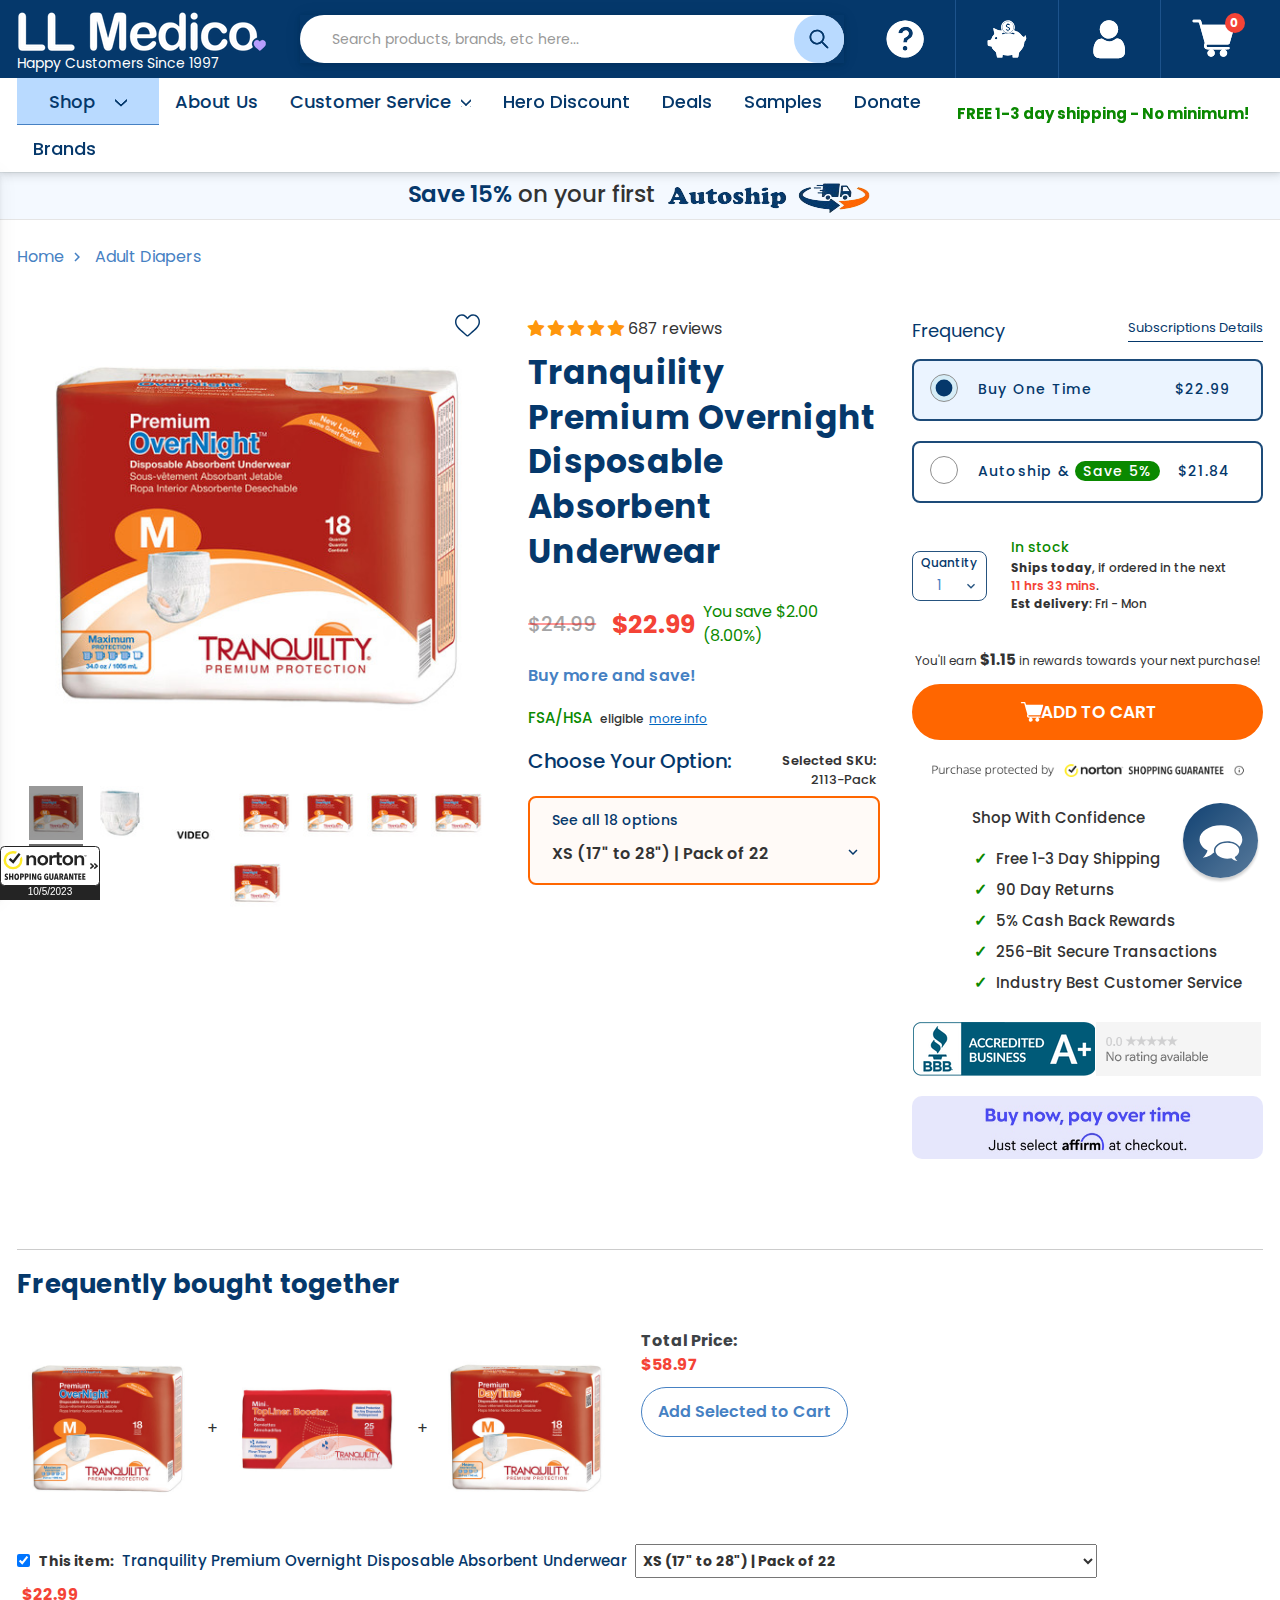
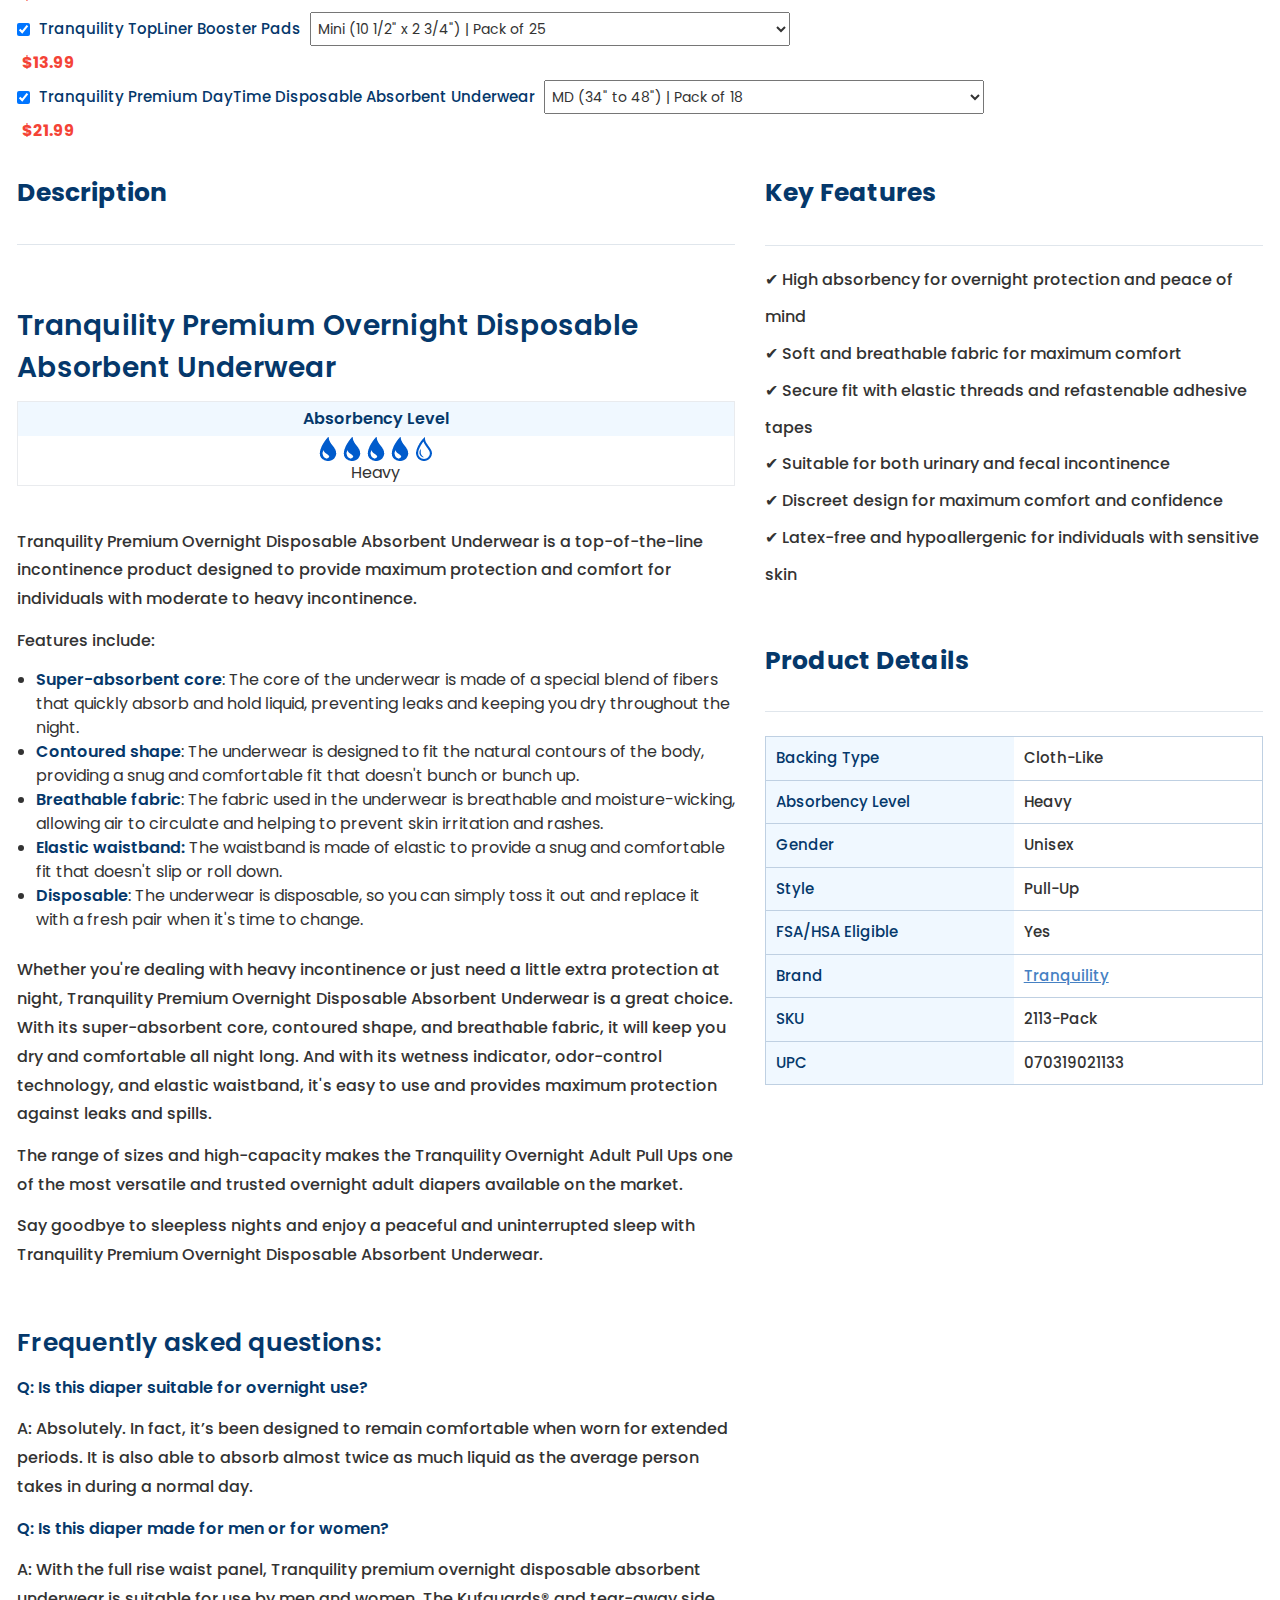
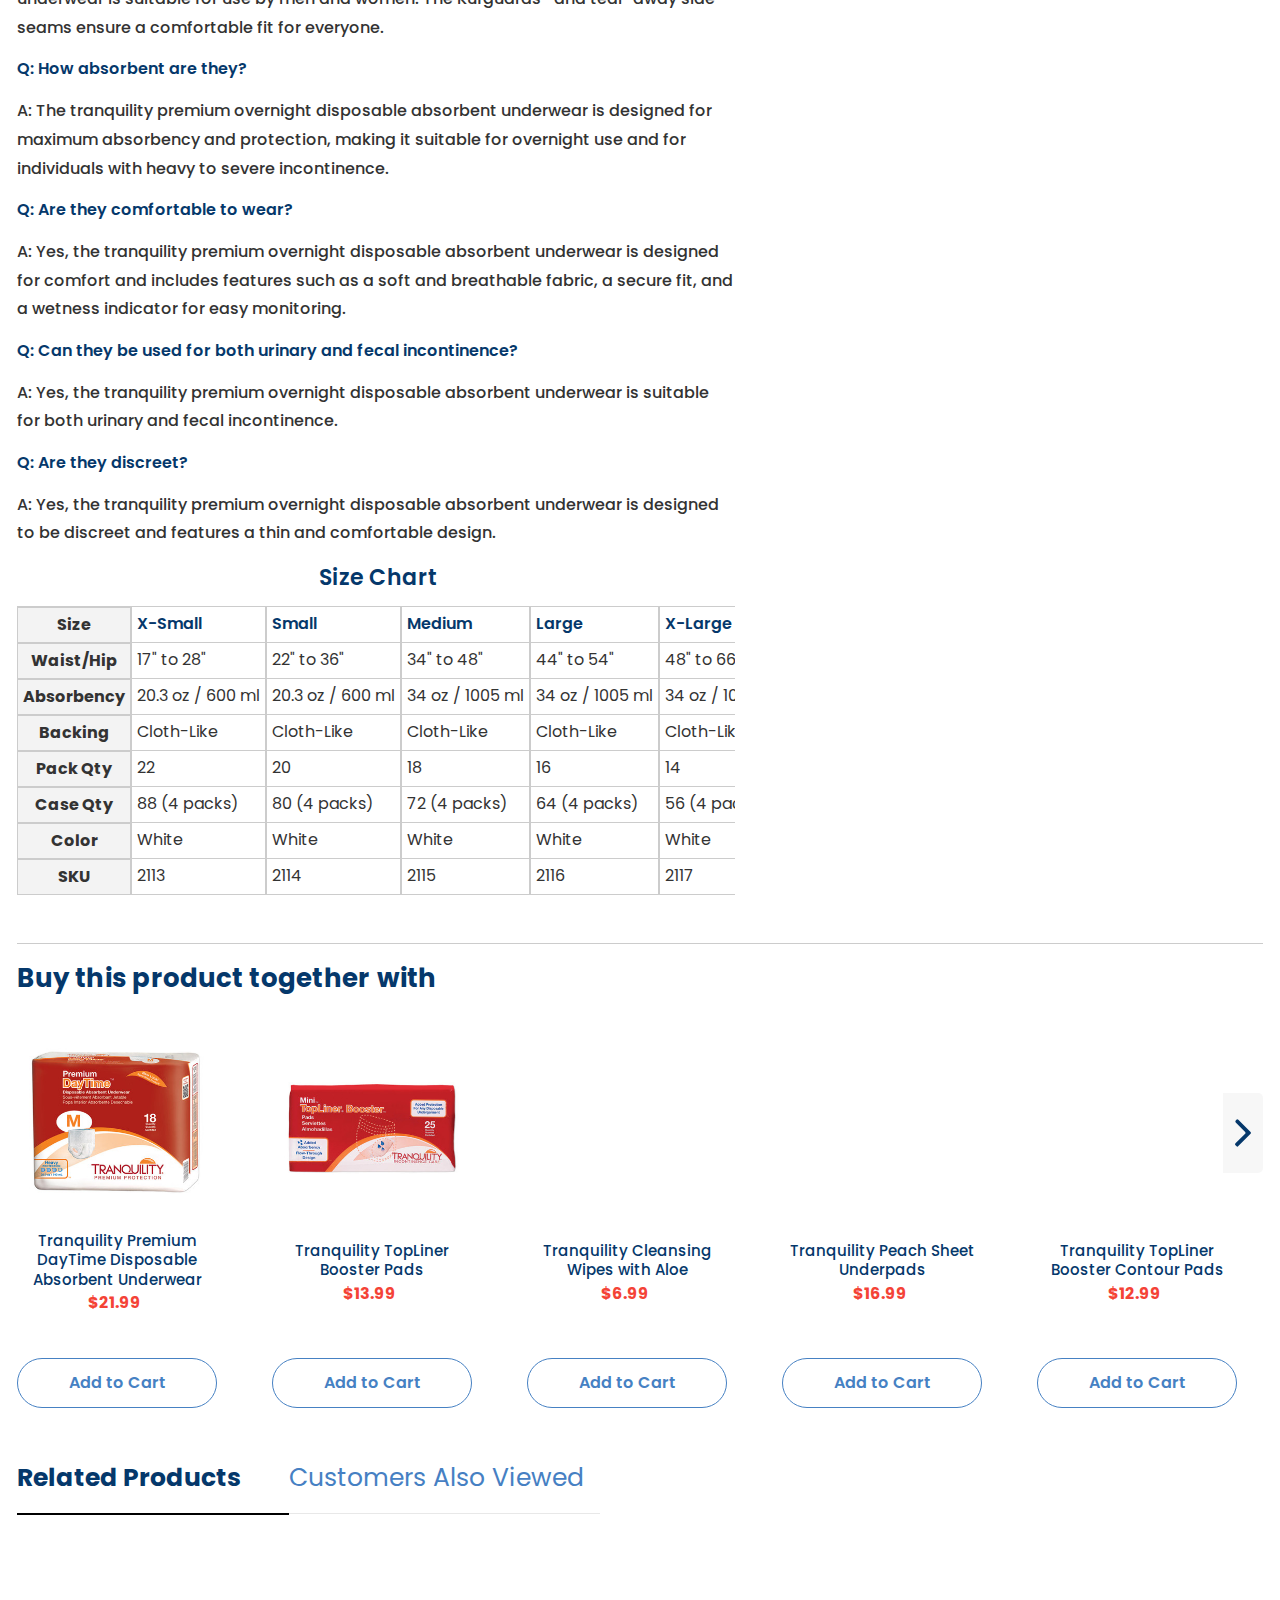
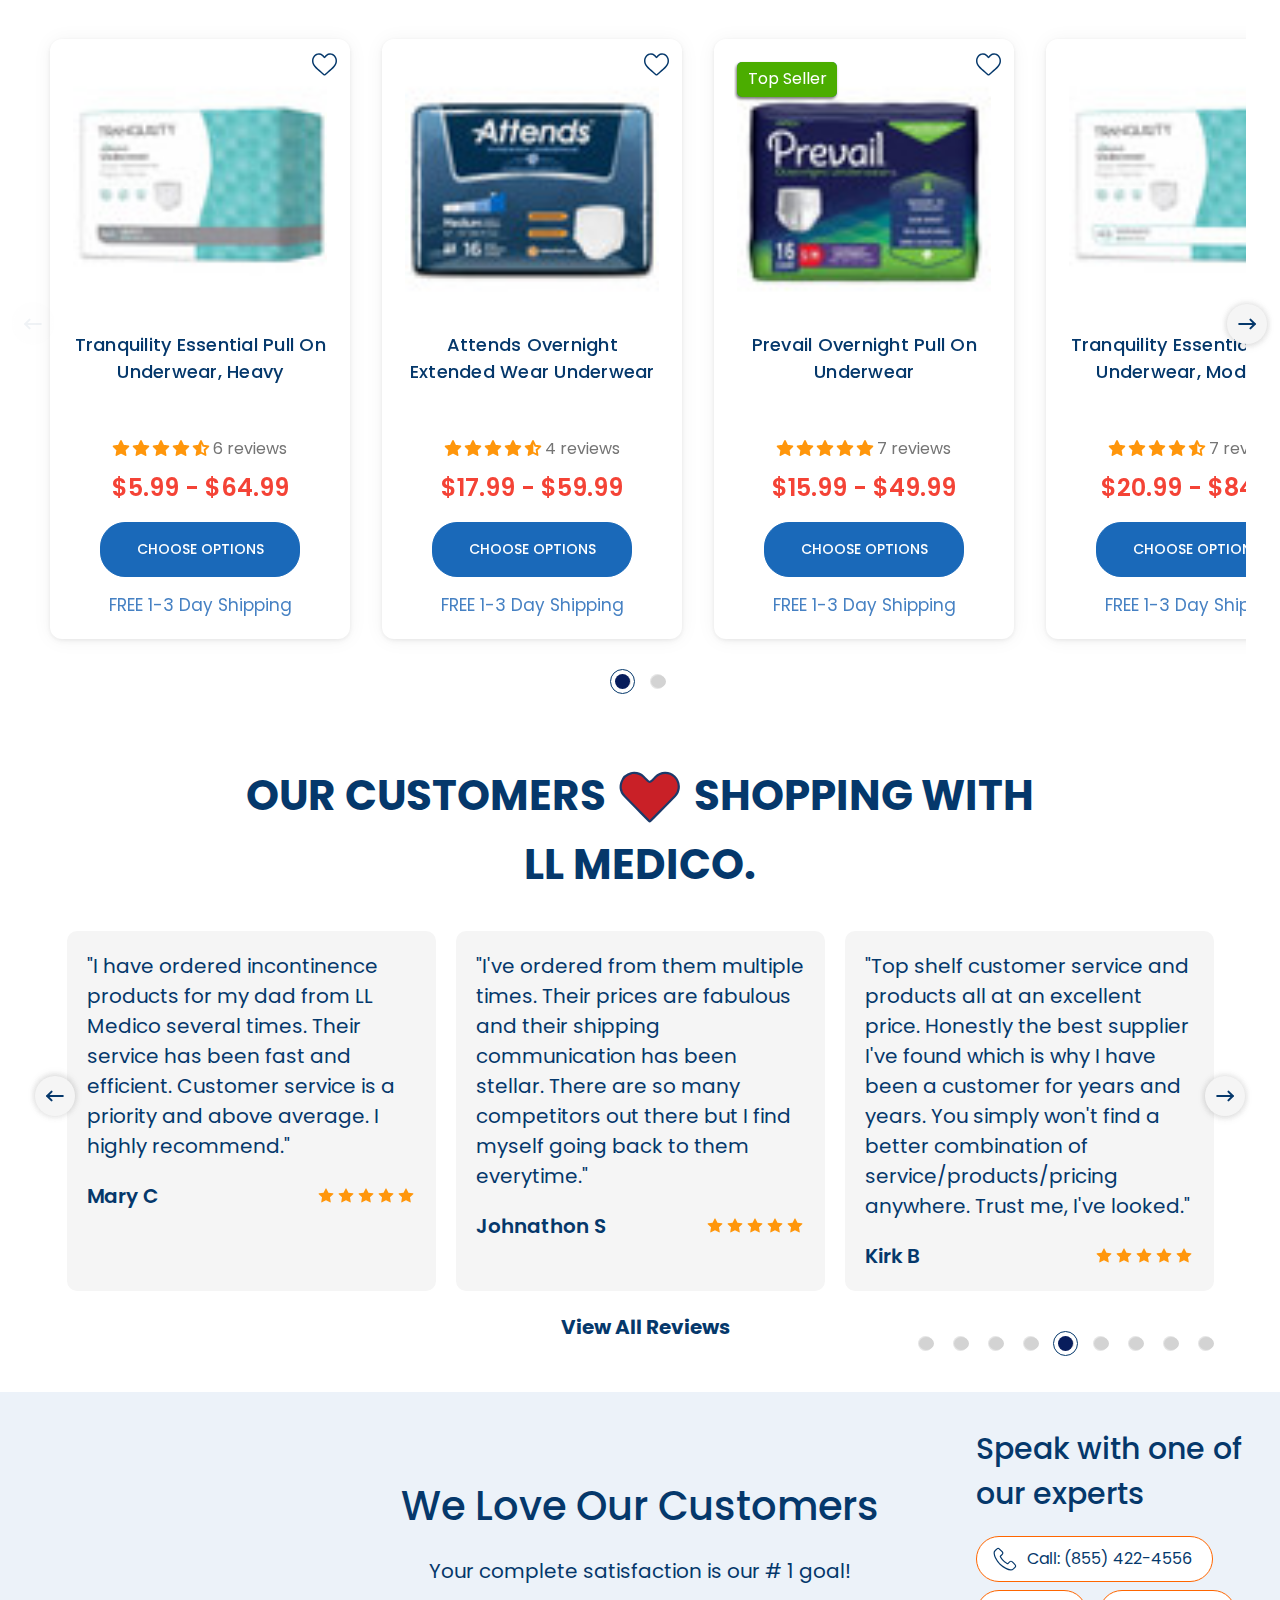
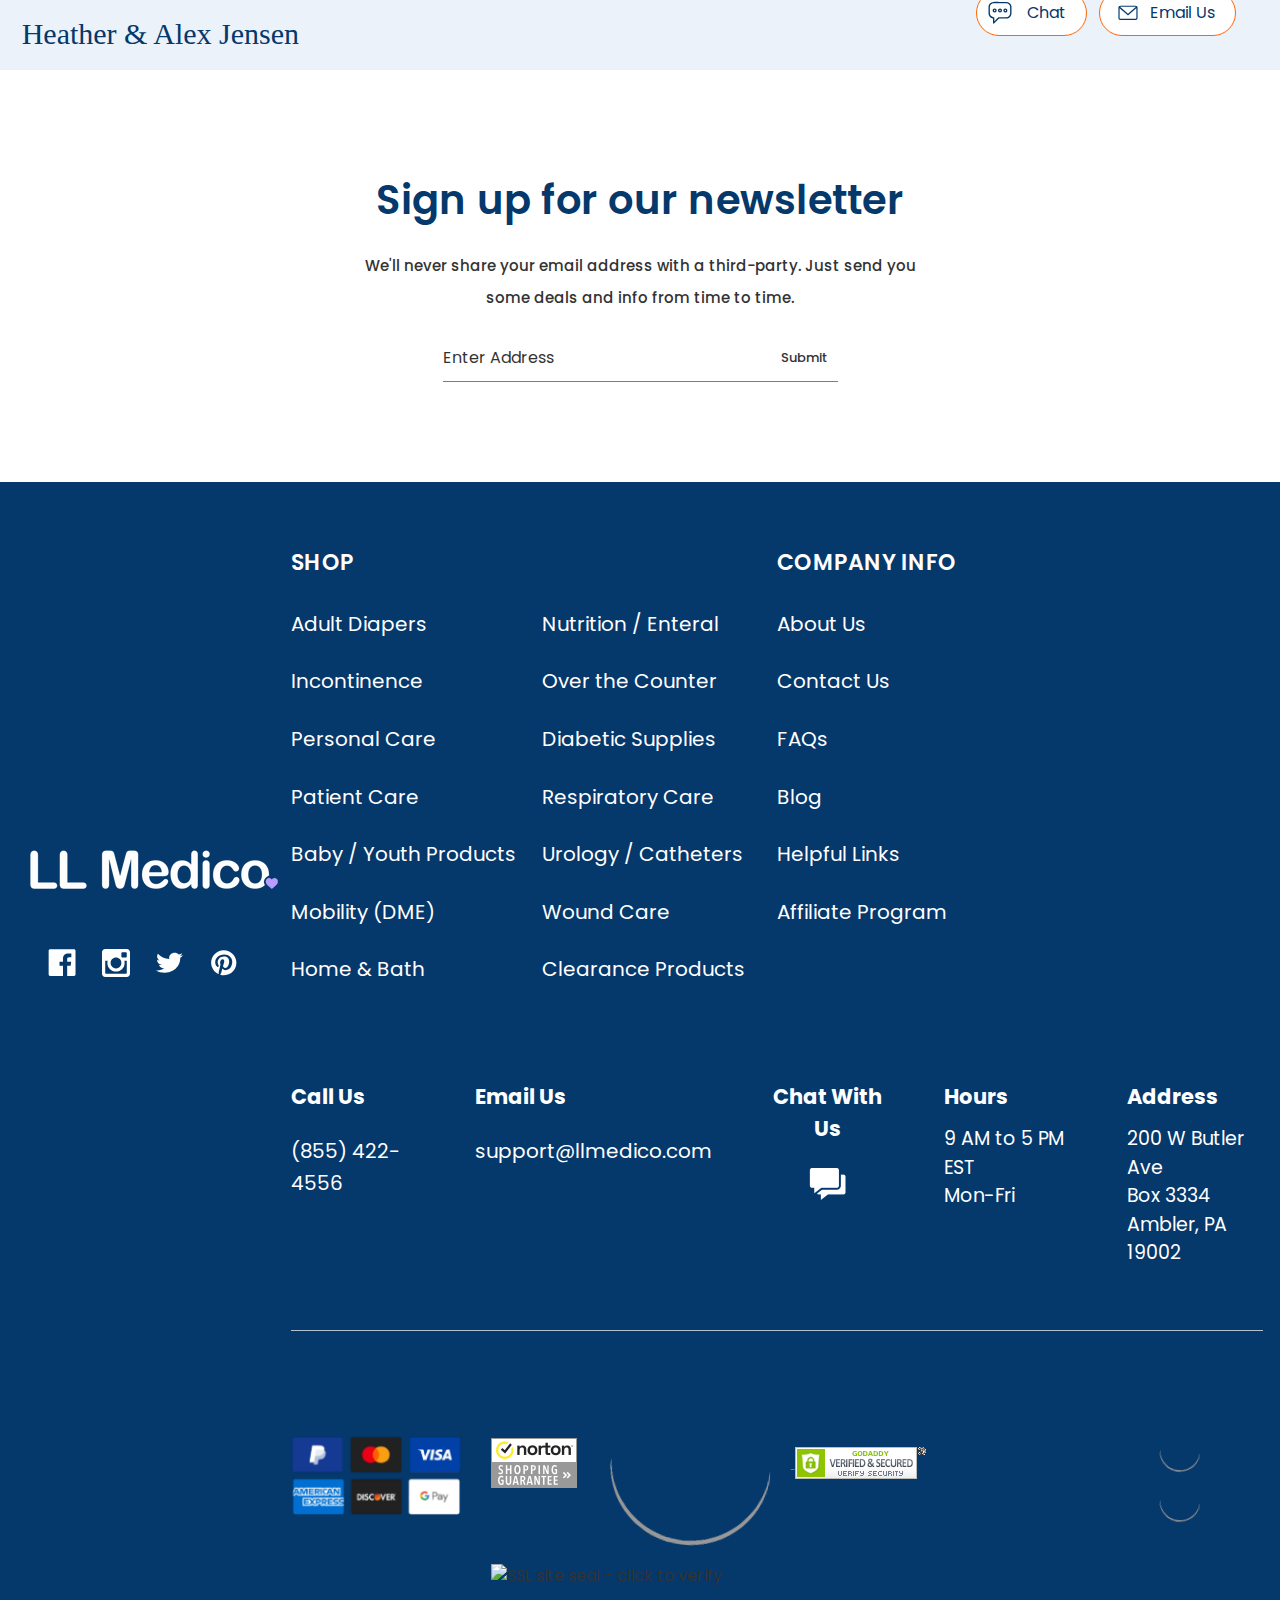
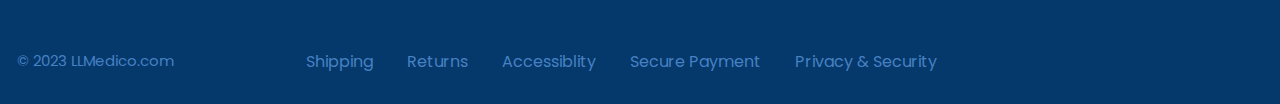
==== commit 69e8f43a: "remove 3-rd party js" ====
--- a/Buy Tranquility Premium Overnight Disposable Absorbent Underwear.html
+++ b/Buy Tranquility Premium Overnight Disposable Absorbent Underwear.html
@@ -2835,9 +2835,9 @@
   </script> -->
   <link rel="stylesheet"
     href="Buy%20Tranquility%20Premium%20Overnight%20Disposable%20Absorbent%20Underwear_files/jquery-ui.min.css">
-  <link rel="stylesheet"
+  <!-- <link rel="stylesheet"
     href="Buy%20Tranquility%20Premium%20Overnight%20Disposable%20Absorbent%20Underwear_files/all.css"
-    integrity="sha384-50oBUHEmvpQ+1lW4y57PTFmhCaXp0ML5d60M1M7uH2+nqUivzIebhndOJK28anvf" crossorigin="anonymous">
+    integrity="sha384-50oBUHEmvpQ+1lW4y57PTFmhCaXp0ML5d60M1M7uH2+nqUivzIebhndOJK28anvf" crossorigin="anonymous"> -->
   <script async="">
     var shareasaleBCSSCID = shareasaleBCGetParameterByName("sscid");
 
